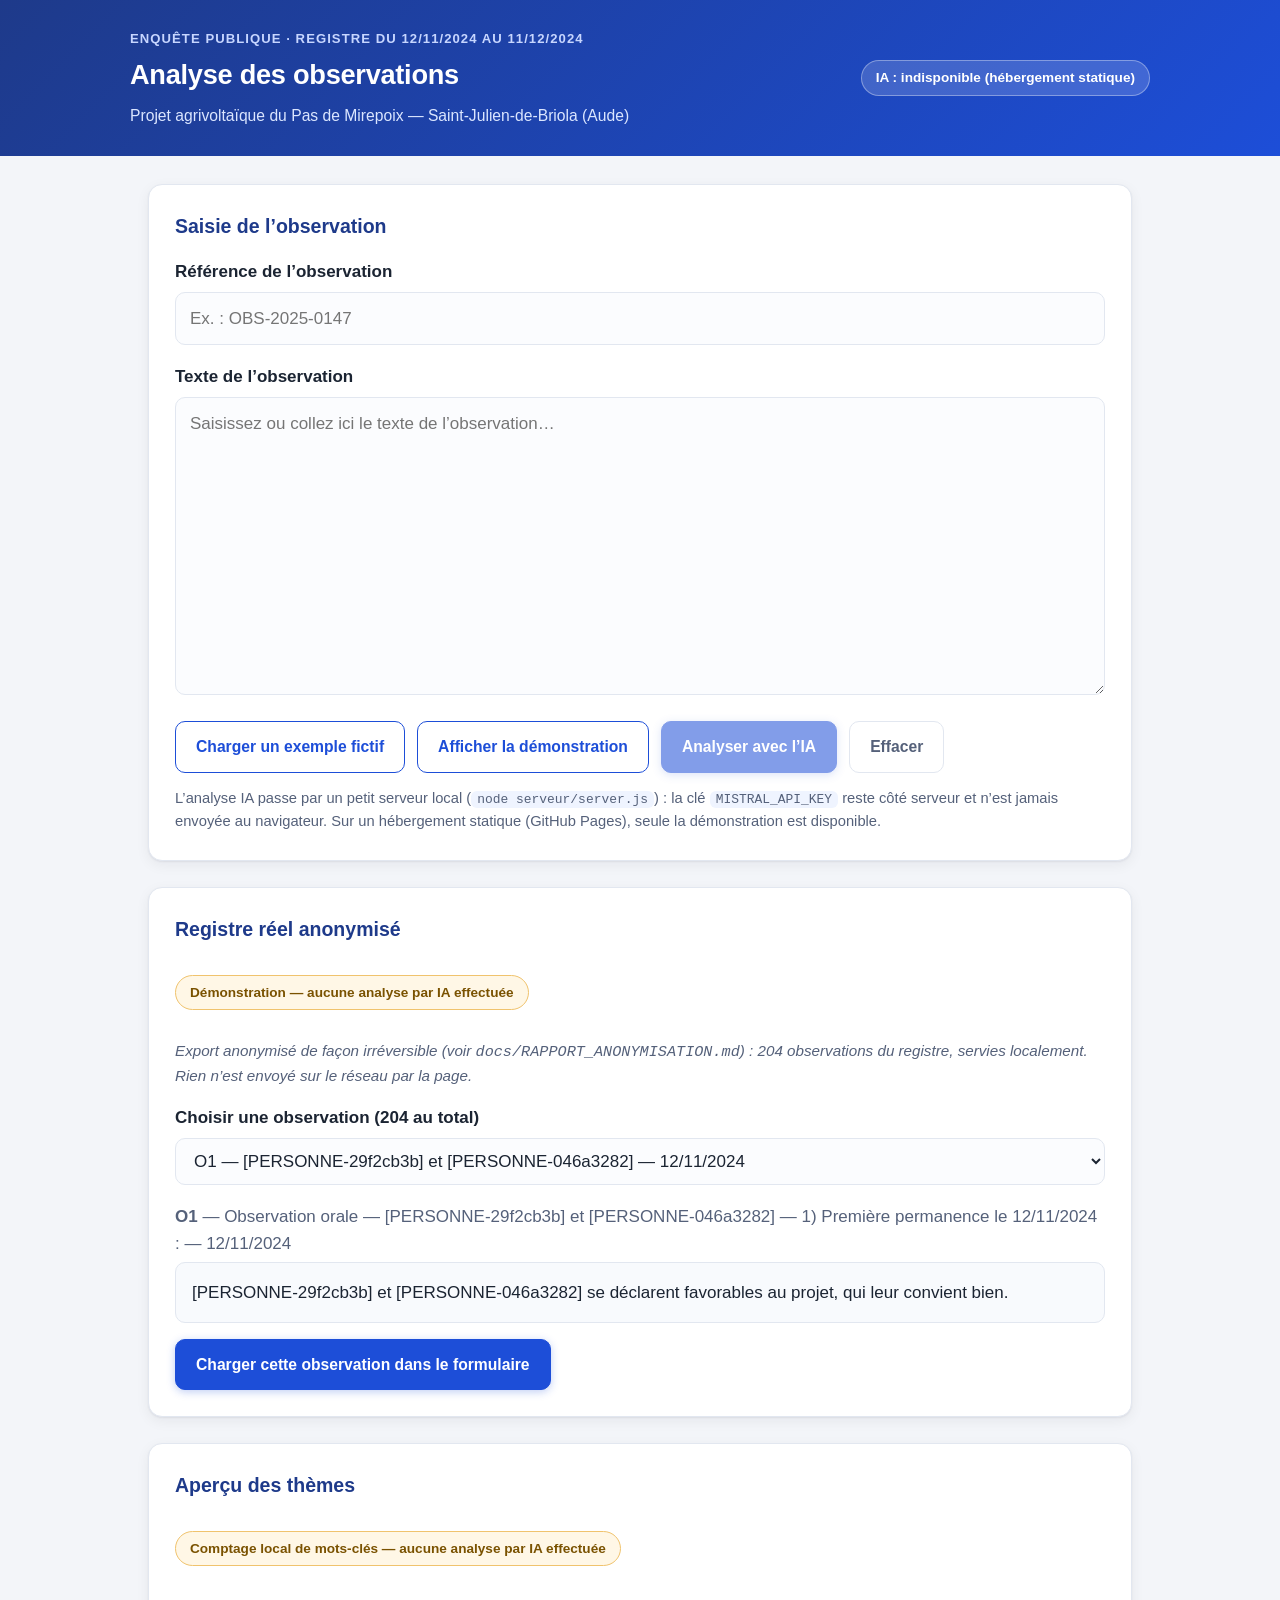
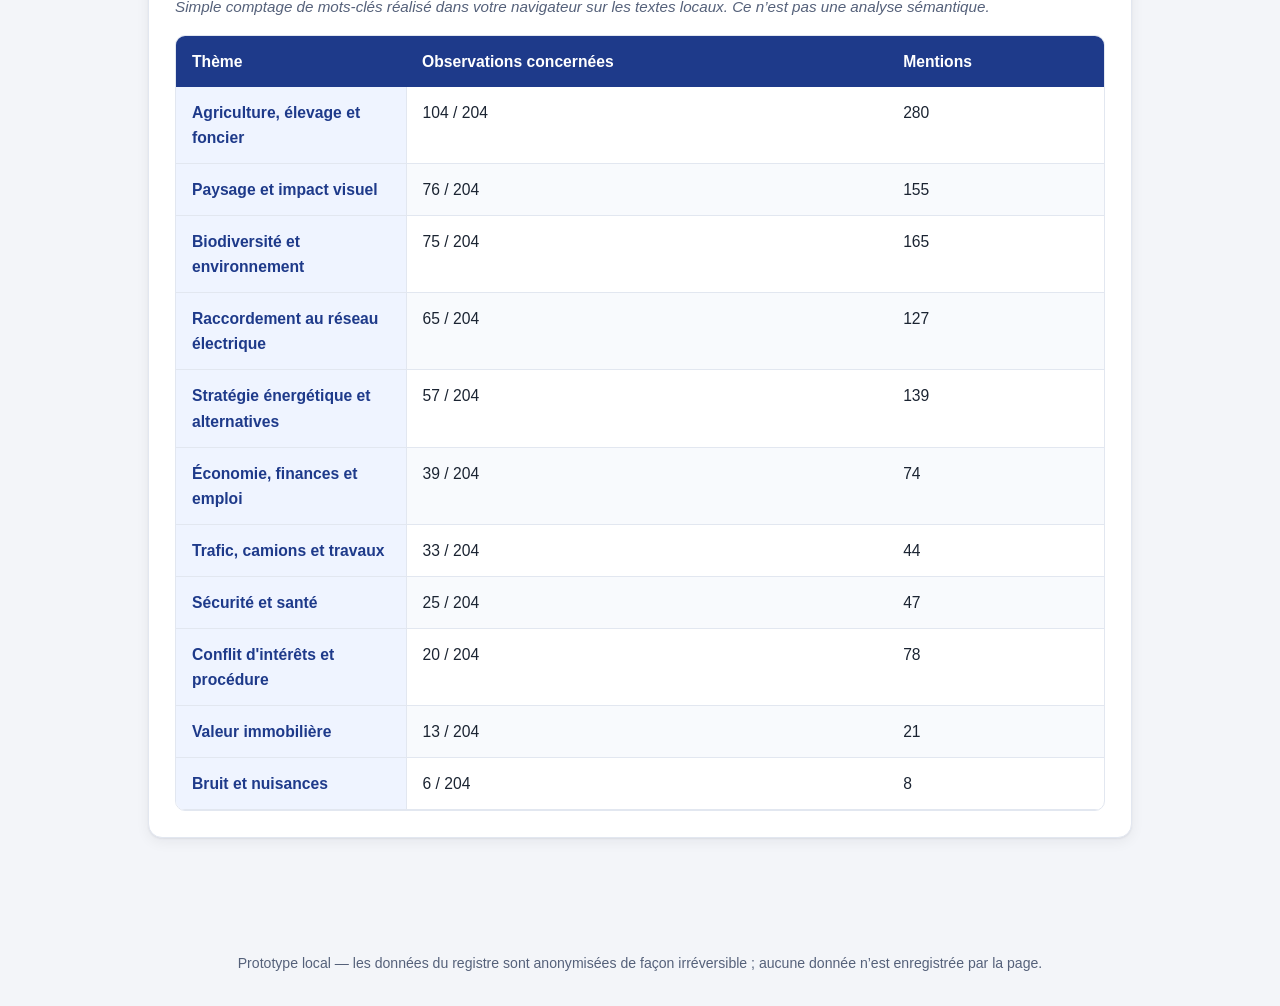
==== analyse-observations/analyse-observations.html @ b99d94b3 "Ajout d'une page unique autonome analyse-observations.html (CSS+JS+données en ligne, aucune référenc" ====
<!DOCTYPE html>
<html lang="fr">
<head>
  <meta charset="UTF-8">
  <meta name="viewport" content="width=device-width, initial-scale=1.0">
  <title>Analyse des observations — Enquête publique « Pas de Mirepoix »</title>
  <style>
:root {
  --fond: #f3f5f9;
  --carte: #ffffff;
  --texte: #1b2432;
  --texte-doux: #55617a;
  --bord: #e2e7f0;
  --primaire: #1d4ed8;
  --primaire-fonce: #1e3a8a;
  --primaire-trefond: #eff4ff;
  --accent: #0f766e;
  --alerte-fond: #fff7e6;
  --alerte-bord: #f0c36d;
  --alerte-texte: #7a5200;
  --danger-fond: #fdecec;
  --danger-bord: #f0b4b4;
  --danger-texte: #8a1f1f;
  --ombre: 0 1px 2px rgba(16, 24, 40, 0.06), 0 4px 14px rgba(16, 24, 40, 0.06);
  --rayon: 14px;
}

* {
  box-sizing: border-box;
}

body {
  margin: 0;
  font-family: "Inter", -apple-system, BlinkMacSystemFont, "Segoe UI", Roboto, "Helvetica Neue", Arial, sans-serif;
  font-size: 17px;
  line-height: 1.6;
  color: var(--texte);
  background: var(--fond);
}

.entete {
  background: linear-gradient(135deg, var(--primaire-fonce) 0%, var(--primaire) 100%);
  color: #ffffff;
  padding: 28px 20px;
}

.entete-interieur {
  max-width: 1020px;
  margin: 0 auto;
  display: flex;
  align-items: center;
  justify-content: space-between;
  gap: 16px;
  flex-wrap: wrap;
}

.sur-titre {
  margin: 0 0 4px;
  font-size: 0.82rem;
  letter-spacing: 0.08em;
  text-transform: uppercase;
  color: #c7d6ff;
  font-weight: 600;
}

.entete h1 {
  margin: 0;
  font-size: 1.7rem;
  font-weight: 700;
  letter-spacing: -0.01em;
}

.sous-titre {
  margin: 6px 0 0;
  color: #dbe6ff;
  font-size: 0.98rem;
}

.badge {
  display: inline-block;
  padding: 6px 14px;
  border-radius: 999px;
  font-size: 0.85rem;
  font-weight: 600;
  white-space: nowrap;
}

.badge-neutre {
  background: rgba(255, 255, 255, 0.16);
  color: #ffffff;
  border: 1px solid rgba(255, 255, 255, 0.35);
}

.badge-demo {
  background: var(--alerte-fond);
  color: var(--alerte-texte);
  border: 1px solid var(--alerte-bord);
}

.badge-ia {
  background: #e7f6f3;
  color: var(--accent);
  border: 1px solid #b5e0d8;
}

main {
  max-width: 1020px;
  margin: 0 auto;
  padding: 28px 18px 56px;
}

.carte {
  background: var(--carte);
  border: 1px solid var(--bord);
  border-radius: var(--rayon);
  padding: 26px;
  margin-bottom: 26px;
  box-shadow: var(--ombre);
}

.carte h2 {
  margin: 0 0 16px;
  font-size: 1.22rem;
  color: var(--primaire-fonce);
  font-weight: 700;
}

.champ {
  margin-bottom: 18px;
}

.champ label {
  display: block;
  font-weight: 600;
  margin-bottom: 7px;
}

.champ input,
.champ textarea,
.champ select {
  width: 100%;
  font: inherit;
  padding: 12px 14px;
  border: 1.5px solid var(--bord);
  border-radius: 10px;
  background: #fbfcfe;
  color: var(--texte);
  transition: border-color 0.15s ease, box-shadow 0.15s ease;
}

.champ input:focus,
.champ textarea:focus,
.champ select:focus {
  outline: none;
  border-color: var(--primaire);
  box-shadow: 0 0 0 3px rgba(29, 78, 216, 0.14);
  background: #ffffff;
}

.champ textarea {
  resize: vertical;
  min-height: 190px;
}

.avertissement {
  margin: 10px 0 0;
  padding: 11px 14px;
  background: var(--danger-fond);
  color: var(--danger-texte);
  border: 1px solid var(--danger-bord);
  border-radius: 10px;
  font-size: 0.95rem;
}

.aide {
  margin: 14px 0 0;
  color: var(--texte-doux);
  font-size: 0.92rem;
}

.aide code {
  background: var(--primaire-trefond);
  padding: 1px 6px;
  border-radius: 6px;
  font-size: 0.88em;
}

.boutons {
  display: flex;
  flex-wrap: wrap;
  gap: 12px;
  margin-top: 6px;
}

button {
  font: inherit;
  font-weight: 600;
  font-size: 0.98rem;
  padding: 12px 20px;
  border-radius: 10px;
  border: 1.5px solid var(--primaire);
  background: #ffffff;
  color: var(--primaire);
  cursor: pointer;
  transition: background 0.15s ease, transform 0.05s ease, box-shadow 0.15s ease;
}

button:hover:not(:disabled) {
  background: var(--primaire-trefond);
}

button:active:not(:disabled) {
  transform: translateY(1px);
}

button:disabled {
  opacity: 0.55;
  cursor: not-allowed;
}

button.principal {
  background: var(--primaire);
  color: #ffffff;
  box-shadow: 0 2px 8px rgba(29, 78, 216, 0.28);
}

button.principal:hover:not(:disabled) {
  background: var(--primaire-fonce);
}

button.doux {
  border-color: var(--bord);
  color: var(--texte-doux);
}

button.doux:hover:not(:disabled) {
  background: #f6f8fb;
}

.resultats-entete {
  display: flex;
  align-items: center;
  justify-content: space-between;
  gap: 12px;
  flex-wrap: wrap;
  margin-bottom: 8px;
}

.resultats-entete h2 {
  margin: 0;
}

.note {
  color: var(--texte-doux);
  font-size: 0.95rem;
  font-style: italic;
}

.tableau-conteneur {
  overflow-x: auto;
  border: 1px solid var(--bord);
  border-radius: 10px;
}

table {
  width: 100%;
  border-collapse: collapse;
  font-size: 0.98rem;
}

th,
td {
  border-bottom: 1px solid var(--bord);
  padding: 13px 16px;
  text-align: left;
  vertical-align: top;
}

thead th {
  background: var(--primaire-fonce);
  color: #ffffff;
  font-weight: 600;
  border-bottom: none;
}

tbody tr:nth-child(even) {
  background: #f8fafd;
}

tbody th {
  width: 230px;
  font-weight: 600;
  background: var(--primaire-trefond);
  color: var(--primaire-fonce);
  border-right: 1px solid var(--bord);
}

.message {
  background: var(--alerte-fond);
  border-color: var(--alerte-bord);
  font-weight: 600;
  color: var(--alerte-texte);
}

.meta-observation {
  color: var(--texte-doux);
  margin-bottom: 4px;
}

.objet-observation {
  font-weight: 600;
}

.texte-observation {
  white-space: pre-wrap;
  background: #f8fafd;
  border: 1px solid var(--bord);
  border-radius: 10px;
  padding: 16px;
  max-height: 340px;
  overflow-y: auto;
  margin-bottom: 16px;
}

.pied {
  text-align: center;
  color: var(--texte-doux);
  font-size: 0.88rem;
  padding: 18px;
}

@media (max-width: 640px) {
  body {
    font-size: 16px;
  }

  .carte {
    padding: 20px;
  }

  .boutons button {
    width: 100%;
  }

  tbody th {
    width: auto;
  }
}

</style>
</head>
<body>
  <header class="entete">
    <div class="entete-interieur">
      <div class="entete-texte">
        <p class="sur-titre">Enquête publique · registre du 12/11/2024 au 11/12/2024</p>
        <h1>Analyse des observations</h1>
        <p class="sous-titre">Projet agrivoltaïque du Pas de Mirepoix — Saint-Julien-de-Briola (Aude)</p>
      </div>
      <span class="badge badge-neutre" id="badge-ia">IA : vérification…</span>
    </div>
  </header>

  <main>
    <section class="carte" aria-labelledby="titre-saisie">
      <h2 id="titre-saisie">Saisie de l’observation</h2>

      <div class="champ">
        <label for="reference">Référence de l’observation</label>
        <input type="text" id="reference" name="reference" placeholder="Ex. : OBS-2025-0147" autocomplete="off">
      </div>

      <div class="champ">
        <label for="texte">Texte de l’observation</label>
        <textarea id="texte" name="texte" rows="10" placeholder="Saisissez ou collez ici le texte de l’observation…"></textarea>
        <p id="avertissement-modification" class="avertissement" hidden>
          Ce texte ne correspond pas à l’exemple fictif chargé : aucun résultat préparé ne sera présenté pour ce texte, car la démonstration n’effectue aucune analyse par IA.
        </p>
      </div>

      <div class="boutons">
        <button type="button" id="btn-exemple">Charger un exemple fictif</button>
        <button type="button" id="btn-demo">Afficher la démonstration</button>
        <button type="button" id="btn-ia" class="principal">Analyser avec l’IA</button>
        <button type="button" id="btn-effacer" class="doux">Effacer</button>
      </div>
      <p class="aide" id="aide-ia" hidden>
        L’analyse IA passe par un petit serveur local (<code>node serveur/server.js</code>) : la clé
        <code>MISTRAL_API_KEY</code> reste côté serveur et n’est jamais envoyée au navigateur. Sur un hébergement
        statique (GitHub Pages), seule la démonstration est disponible.
      </p>
    </section>

    <section id="resultats" class="carte" hidden aria-labelledby="titre-resultats">
      <div class="resultats-entete">
        <h2 id="titre-resultats">Résultat</h2>
        <span id="bandeau-resultats" class="badge"></span>
      </div>
      <p class="note" id="note-resultats"></p>
      <div class="tableau-conteneur">
        <table>
          <thead>
            <tr>
              <th scope="col">Rubrique</th>
              <th scope="col">Contenu</th>
            </tr>
          </thead>
          <tbody id="corps-tableau"></tbody>
        </table>
      </div>
    </section>

    <section id="message" class="carte message" hidden role="status"></section>

    <section class="carte" aria-labelledby="titre-registre">
      <h2 id="titre-registre">Registre réel anonymisé</h2>
      <p class="badge badge-demo">Démonstration — aucune analyse par IA effectuée</p>
      <p class="note">Export anonymisé de façon irréversible (voir <code>docs/RAPPORT_ANONYMISATION.md</code>) : 204 observations du registre, servies localement. Rien n’est envoyé sur le réseau par la page.</p>
      <div class="champ">
        <label for="liste-observations">Choisir une observation (<span id="nb-observations"></span> au total)</label>
        <select id="liste-observations"></select>
      </div>
      <div id="detail-observation" hidden>
        <p class="meta-observation"><strong id="detail-id"></strong> <span id="detail-meta"></span></p>
        <p id="detail-objet" class="objet-observation"></p>
        <div id="detail-texte" class="texte-observation"></div>
        <div class="boutons">
          <button type="button" id="btn-charger-observation" class="principal">Charger cette observation dans le formulaire</button>
        </div>
      </div>
    </section>

    <section class="carte" aria-labelledby="titre-themes">
      <h2 id="titre-themes">Aperçu des thèmes</h2>
      <p class="badge badge-demo">Comptage local de mots-clés — aucune analyse par IA effectuée</p>
      <p class="note">Simple comptage de mots-clés réalisé dans votre navigateur sur les textes locaux. Ce n’est pas une analyse sémantique.</p>
      <div class="tableau-conteneur">
        <table>
          <thead>
            <tr>
              <th scope="col">Thème</th>
              <th scope="col">Observations concernées</th>
              <th scope="col">Mentions</th>
            </tr>
          </thead>
          <tbody id="corps-themes"></tbody>
        </table>
      </div>
    </section>
  </main>

  <footer class="pied">
    <p>Prototype local — les données du registre sont anonymisées de façon irréversible ; aucune donnée n’est enregistrée par la page.</p>
  </footer>

  <script>
"use strict";
const OBSERVATIONS_REGISTRE = {
 "meta": {
  "projet": "Projet agrivoltaïque du Pas de Mirepoix (Saint-Julien-de-Briola)",
  "periode": "12/11/2024 - 11/12/2024",
  "export": "16/12/2024",
  "source": "Export anonymisé du registre d'enquête publique (fourni localement)",
  "nb_avis_declares": 133
 },
 "observations": [
  {
   "id": "O1",
   "type": "orale",
   "auteur": "[PERSONNE-29f2cb3b] et [PERSONNE-046a3282]",
   "permanence": "1) Première permanence le 12/11/2024 :",
   "date": "12/11/2024",
   "texte": "[PERSONNE-29f2cb3b] et [PERSONNE-046a3282] se déclarent favorables au projet, qui leur convient bien.",
   "contexte": ""
  },
  {
   "id": "O2",
   "type": "orale",
   "auteur": "Mme [PERSONNE-3b460e0d] [NOM]",
   "permanence": "1) Première permanence le 12/11/2024 :",
   "date": "12/11/2024",
   "texte": "Le paysage du village va être défiguré car le village est en hauteur et a un point de vue plongeant sur la zone du projet. Le paysage de Saint Julien de Briola est très vallonné et bucolique, les habitants actuels sont venus rechercher cette qualité de la nature, les panneaux photovoltaïques vont transformer et dégrader le paysage. Les haies qui sont prévues pour masquer les panneaux photovoltaïques sont excessivement petites et leur pousse sera beaucoup trop longue pour masquer rapidement le parc photovoltaïque.",
   "contexte": ""
  },
  {
   "id": "O3",
   "type": "orale",
   "auteur": "Mme [PERSONNE-3b460e0d] [NOM]",
   "permanence": "1) Première permanence le 12/11/2024 :",
   "date": "12/11/2024",
   "texte": "la valeur des maisons va être diminuée par la présence de cette dégradation de l'environnement visuel. Cette dévaluation immobilière est préjudiciable pour tous les propriétaires. Dans le village, toute la série des maisons qui ont une vue sur la vallée va donc être impactée par cette dévaluation.",
   "contexte": ""
  },
  {
   "id": "O4",
   "type": "orale",
   "auteur": "Mme [PERSONNE-3b460e0d] [NOM]",
   "permanence": "1) Première permanence le 12/11/2024 :",
   "date": "12/11/2024",
   "texte": "les nombreux camions nécessaires pour la création de ce chantier vont perturber pendant de longs mois le trafic sur les routes très étroites (un seul véhicule passant à la fois) qui entourent Saint Julien de Briola. De plus, il est probable que ces nombreux camions dégradent les chaussées : qu'est-ce qu'il est prévu pour la remise en état ?",
   "contexte": ""
  },
  {
   "id": "O5",
   "type": "orale",
   "auteur": "Mme [PERSONNE-3b460e0d] [NOM]",
   "permanence": "1) Première permanence le 12/11/2024 :",
   "date": "12/11/2024",
   "texte": "De plus ce trafic va être très bruyant, alors que le principal intérêt du village et justement d'être à l'écart des grandes routes et particulièrement silencieux. La traversée du village même est très complexe étant donnée l'étroitesse et le profil de la rue principale.",
   "contexte": ""
  },
  {
   "id": "O6",
   "type": "orale",
   "auteur": "Mme [PERSONNE-3b460e0d] [NOM]",
   "permanence": "1) Première permanence le 12/11/2024 :",
   "date": "12/11/2024",
   "texte": "lors de mes nombreuses promenades autour de Saint Julien de Briola, j'ai constaté la présence du busard cendré. J'ai lu dans le dossier les impacts négatifs concernant autant les habitats que les zones de nidification. Même si les périodes de fauche sont retardées sur les prairies concernées par le projet, le busard cendré sera perturbé dans ses périodes de chasse, ce que je n'accepte pas.",
   "contexte": ""
  },
  {
   "id": "O7",
   "type": "orale",
   "auteur": "[PERSONNE-151b1495]",
   "permanence": "1) Première permanence le 12/11/2024 :",
   "date": "12/11/2024",
   "texte": "il ne se prononce pas, car il attend d’étudier plus profondément le dossier, puis il déposera ses observations lors de la dernière permanence.",
   "contexte": ""
  },
  {
   "id": "O8",
   "type": "orale",
   "auteur": "[PERSONNE-40d9afb1]",
   "permanence": "1) Première permanence le 12/11/2024 :",
   "date": "12/11/2024",
   "texte": "les prairies qui sont concernées par le projet sont incultes car de mauvaise qualité agronomique, et on ne peut pas espérer les utiliser mieux.",
   "contexte": ""
  },
  {
   "id": "O9",
   "type": "orale",
   "auteur": "[PERSONNE-40d9afb1]",
   "permanence": "1) Première permanence le 12/11/2024 :",
   "date": "12/11/2024",
   "texte": "de ce fait le projet apporte un avantage pécunier pour l’agriculteur ce qui lui permet de continuer ses autres activités agricoles d’élevage bovin.",
   "contexte": ""
  },
  {
   "id": "O10",
   "type": "orale",
   "auteur": "[PERSONNE-40d9afb1]",
   "permanence": "1) Première permanence le 12/11/2024 :",
   "date": "12/11/2024",
   "texte": "à titre personnel, je suis beaucoup plus favorable à la production d’électricité par des panneaux photovoltaïques que par la filière nucléaire.",
   "contexte": ""
  },
  {
   "id": "O11",
   "type": "orale",
   "auteur": "[PERSONNE-40d9afb1]",
   "permanence": "1) Première permanence le 12/11/2024 :",
   "date": "12/11/2024",
   "texte": "je considère que la zone du parc photovoltaïque sera peu visible depuis les maisons du village de Saint Julien de Briola, hormis depuis une maison, et seulement depuis une petite fenêtre en hauteur qui correspond à une salle de bains. Ce qui est un impact visuel très faible.",
   "contexte": ""
  },
  {
   "id": "O12",
   "type": "orale",
   "auteur": "[PERSONNE-40d9afb1]",
   "permanence": "1) Première permanence le 12/11/2024 :",
   "date": "12/11/2024",
   "texte": "concernant l’impact visuel paysager, la haie qui est prévue le long de la route principale masquera bien les panneaux.",
   "contexte": ""
  },
  {
   "id": "O13",
   "type": "orale",
   "auteur": "[PERSONNE-40d9afb1]",
   "permanence": "1) Première permanence le 12/11/2024 :",
   "date": "12/11/2024",
   "texte": "en tant qu’habitant de Saint Julien de Briola, je considère que les taxes que la commune va recevoir permettront un apport financier très intéressant, au bénéfice de l’ensemble des administrés de la commune. Cet aspect collectif me semble un avantage très important.",
   "contexte": ""
  },
  {
   "id": "O14",
   "type": "orale",
   "auteur": "[PERSONNE-7c6e0e6d]",
   "permanence": "2) Deuxième permanence le 21/11/2024 :",
   "date": "21/11/2024",
   "texte": "concernant la justification économique pour l’agriculteur, le projet actuel devait lui bénéficier en compensation d’une aide agricole qui lui avait été retirée. Or, la presse a bien diffusé la victoire de l’agriculteur après un procès, et donc il bénéficie maintenant de cette aide initiale. Ce qui rend caduque la justification première.",
   "contexte": ""
  },
  {
   "id": "O15",
   "type": "orale",
   "auteur": "[PERSONNE-7c6e0e6d]",
   "permanence": "2) Deuxième permanence le 21/11/2024 :",
   "date": "21/11/2024",
   "texte": "son expérience de gardien de vaches dans sa jeunesse lui permet d’affirmer que les vaches préfèrent les zones où l’herbe pousse le mieux au printemps et l’automne : les terrains exposés à la pluie et au soleil et surtout pas à l’ombre des arbres. Donc certainement pas sur les terrains situés sous les panneaux photovoltaïques qui manqueront de soleil et d’eau.",
   "contexte": ""
  },
  {
   "id": "O16",
   "type": "orale",
   "auteur": "[PERSONNE-7c6e0e6d]",
   "permanence": "2) Deuxième permanence le 21/11/2024 :",
   "date": "21/11/2024",
   "texte": "l’impact paysager lui semble inacceptable car le projet défigure les vues bucoliques des collines voisines.",
   "contexte": ""
  },
  {
   "id": "C1a",
   "type": "orale",
   "auteur": "[PERSONNE-7c6e0e6d]",
   "permanence": "2) Deuxième permanence le 21/11/2024 :",
   "date": "21/11/2024",
   "texte": "étant donnés les kilomètres nécessaires au transport de l’électricité produite, cela devient un projet trop onéreux.",
   "contexte": ""
  },
  {
   "id": "C1b",
   "type": "orale",
   "auteur": "[PERSONNE-7c6e0e6d]",
   "permanence": "2) Deuxième permanence le 21/11/2024 :",
   "date": "21/11/2024",
   "texte": "cette implantation avait été imaginée pour compenser la perte de revenus de l’éleveur consécutive au déclassement de ses terres. Maintenant cela n’a plus de raison d’être.\n\n\nPour quelqu'un qui a gardé des vaches dans son enfance (comme moi) l'ombre des panneaux solaires relève de la plaisanterie.",
   "contexte": ""
  },
  {
   "id": "C1c",
   "type": "orale",
   "auteur": "[PERSONNE-7c6e0e6d]",
   "permanence": "2) Deuxième permanence le 21/11/2024 :",
   "date": "21/11/2024",
   "texte": "Dans la demande du projet par la mairie il y a conflit d'intérêt car l'éleveur concerné est aussi l'adjoint au maire.",
   "contexte": ""
  },
  {
   "id": "C1d",
   "type": "orale",
   "auteur": "[PERSONNE-7c6e0e6d]",
   "permanence": "2) Deuxième permanence le 21/11/2024 :",
   "date": "21/11/2024",
   "texte": "dans la présentation du projet d'implantation les photos aériennes ne montrent que le site. Or, il suffit de regarder sur Internet pouvoir que l'impact visuel des panneaux touche plus d'un tiers nord-est du village, soit au moins quatre dépendances ou habitations et le moulin. Qu'adviendra-t-il de la dévaluation de toutes ses propriétés ?",
   "contexte": ""
  },
  {
   "id": "C1e",
   "type": "orale",
   "auteur": "[PERSONNE-7c6e0e6d]",
   "permanence": "2) Deuxième permanence le 21/11/2024 :",
   "date": "21/11/2024",
   "texte": "à propos du Moulin (qui est le plus exposé) il s'agit d'un très ancien édifice, dans ma famille depuis plusieurs generations Vu son état de conservation, j'ai présenté un dossier préalable pour demander l'inscription à l'inventaire des monuments historiques.",
   "contexte": ""
  },
  {
   "id": "O17",
   "type": "orale",
   "auteur": "[PERSONNE-e901953f] et [PERSONNE-4c3eab31]",
   "permanence": "2) Deuxième permanence le 21/11/2024 :",
   "date": "21/11/2024",
   "texte": "Elle rappelle que l'accès à la zone projet passe sur certains de ses chemins qui sont privés. Elle refuse catégoriquement que l'accès à la zone du projet utilise ses chemins car elle les entretient stables et enherbés et le passage des camions risque fort de tout détruire.",
   "contexte": ""
  },
  {
   "id": "O18",
   "type": "orale",
   "auteur": "[PERSONNE-e901953f] et [PERSONNE-4c3eab31]",
   "permanence": "2) Deuxième permanence le 21/11/2024 :",
   "date": "21/11/2024",
   "texte": "elle fait remarquer l'éloignement du poste source qui se trouve à 15km, a Mirepoix, sachant que les deux autres postes source potentiels situés à Bram et Castelnaudary sont encore plus éloignés. Elle trouve anormal d'éventrer les trottoirs de Mirepoix pour ce raccordement. Elle considère que les panneaux photovoltaïques pourraient être installés beaucoup plus près de Mirepoix afin d'éviter ces travaux inutiles et déraisonnables sur un parcours trop long et pouvant engendrer des dégâts écologiques par ses tranchées.",
   "contexte": ""
  },
  {
   "id": "O19",
   "type": "orale",
   "auteur": "[PERSONNE-e901953f] et [PERSONNE-4c3eab31]",
   "permanence": "2) Deuxième permanence le 21/11/2024 :",
   "date": "21/11/2024",
   "texte": "elle s'interroge sur la nécessité de nettoyer régulièrement les panneaux photovoltaïques, car les informations que l'on peut trouver sur divers sites Internet contredisent les informations incluses au dossier. Encore des pollutions potentielles,",
   "contexte": ""
  },
  {
   "id": "O20",
   "type": "orale",
   "auteur": "[PERSONNE-e901953f] et [PERSONNE-4c3eab31]",
   "permanence": "2) Deuxième permanence le 21/11/2024 :",
   "date": "21/11/2024",
   "texte": "elle fait remarquer que la charte de la communauté de communes de Malepère est bafouée sur au moins 3 points :\n\n- ne pas anthropiser excessivement les terres agricoles,\n- réaliser des projets en toute transparence des habitants,\n- mutualiser et répartir les retombées économiques des projets.",
   "contexte": ""
  },
  {
   "id": "O21",
   "type": "orale",
   "auteur": "[PERSONNE-e901953f] et [PERSONNE-4c3eab31]",
   "permanence": "2) Deuxième permanence le 21/11/2024 :",
   "date": "21/11/2024",
   "texte": "elle trouve choquant d'imposer aux habitants de sacrifier pendant 30 ans leur paysage sous prétexte que le potentiel agricole est faible. Ceci est un double jugement négatif.",
   "contexte": ""
  },
  {
   "id": "O22",
   "type": "orale",
   "auteur": "[PERSONNE-e901953f] et [PERSONNE-4c3eab31]",
   "permanence": "2) Deuxième permanence le 21/11/2024 :",
   "date": "21/11/2024",
   "texte": "elle se sent concernée par la transmission du patrimoine réalisé par les générations précédentes, et elle engage beaucoup d’efforts pour le maintenir en bon état.",
   "contexte": ""
  },
  {
   "id": "O23",
   "type": "orale",
   "auteur": "[PERSONNE-e901953f] et [PERSONNE-4c3eab31]",
   "permanence": "2) Deuxième permanence le 21/11/2024 :",
   "date": "21/11/2024",
   "texte": "concernant les indemnités IHCN, elle relève une erreur dans le dossier de l’étude d’impact environnemental p. 263 ainsi que dans l’étude préalable agricole p. 77, l’indemnité de 17 000 € par an a été bien rétablie pour l’exploitant, et une publicité en a été largement diffusée après le procès gagné par l’agriculteur.",
   "contexte": ""
  },
  {
   "id": "O24",
   "type": "orale",
   "auteur": "[PERSONNE-e901953f] et [PERSONNE-4c3eab31]",
   "permanence": "2) Deuxième permanence le 21/11/2024 :",
   "date": "21/11/2024",
   "texte": "concernant la mutualisation de la communauté de communes, les retombées économiques ont créé de fortes dissensions entre les propriétaires qui pourraient bénéficier de la manne financière par rapport à ceux qui en sont exclus. Ce sont souvent les personnes socialement favorisées, bien informés, bien placées, plus combatives qui en bénéficient.\n\nElle rappelle qu’à la campagne la valeur « travail » est saluée et respectée, contrairement à la position de « rentier ». La cohésion sociale et le bien vivre ensemble sont très perturbés, allant jusqu’à déclencher parfois de la haine. Ces projets sont source de dissensions autrefois inconnues.",
   "contexte": ""
  },
  {
   "id": "O25",
   "type": "orale",
   "auteur": "[PERSONNE-e901953f] et [PERSONNE-4c3eab31]",
   "permanence": "2) Deuxième permanence le 21/11/2024 :",
   "date": "21/11/2024",
   "texte": "concernant l’engagement de l’usage agricole sur les prairies, elle doute fort que le porteur de projet puisse trouver en remplaçant si c’était nécessaire en cas de défaillance de l’exploitant actuel : c’est complètement irréaliste au vu du nombre d’agriculteurs qui diminue tous les ans.",
   "contexte": ""
  },
  {
   "id": "O26",
   "type": "orale",
   "auteur": "[PERSONNE-e901953f] et [PERSONNE-4c3eab31]",
   "permanence": "2) Deuxième permanence le 21/11/2024 :",
   "date": "21/11/2024",
   "texte": "elle rappelle la proposition faite lors de la première réunion publique à la mairie : répartir des poteaux équipés de fanions sur l’ensemble de la zone enfin que la population se rende clairement compte de la superficie du projet. Le maître d’ouvrage a effectivement accepté cette proposition, sans jamais la mettre en pratique. Ce qui montre le peu de fiabilité du MO.",
   "contexte": ""
  },
  {
   "id": "O27",
   "type": "orale",
   "auteur": "[PERSONNE-e901953f] et [PERSONNE-4c3eab31]",
   "permanence": "2) Deuxième permanence le 21/11/2024 :",
   "date": "21/11/2024",
   "texte": "le risque d’incendie tel qu’il est expliqué dans l’étude d’impact environnemental page 214 et 221 devrait être limité grâce aux obligations légales de débroussaillement (OLD). Elle rappelle que le 23 septembre 2018, un feu très important a eu lieu par suite des travaux de débroussaillement dû à un simple choc de métal sur les pierres, entraînant la nécessité de l’intervention d’avions Canadair pour éteindre le feu dans cette zone boisée et reculée des axes principaux de circulation.\n\nEn l’occurrence, les zones soumises à OLD concernent deux champs cultivés en luzerne qui sont coupés deux à trois fois par an. Si cette coupe OLD se réalise, cela représente une forte perte de gain pour son exploitation. De plus, la zone OLD inclut une petite forêt de feuillus qu’il faudrait carrément raser, ce qu’elle refuse catégoriquement. Enfin une troisième OLD zone jouxte un bosquet sur le côté ouest du projet, et ce bosquet est lui-même attenant à une pinède de 11 hectares incluant des collines d’herbes sèches, particulièrement sensibles à la moindre étincelle.",
   "contexte": ""
  },
  {
   "id": "O28",
   "type": "orale",
   "auteur": "[PERSONNE-e901953f] et [PERSONNE-4c3eab31]",
   "permanence": "2) Deuxième permanence le 21/11/2024 :",
   "date": "21/11/2024",
   "texte": "concernant les moyens de lutte contre le feu, la réserve de 120 m³ prévue et très insuffisante en volume, est située beaucoup trop loin des zones de risques de feu.",
   "contexte": ""
  },
  {
   "id": "O29",
   "type": "orale",
   "auteur": "[PERSONNE-e901953f] et [PERSONNE-4c3eab31]",
   "permanence": "2) Deuxième permanence le 21/11/2024 :",
   "date": "21/11/2024",
   "texte": "concernant la fiscalité des parcelles couvertes par les panneaux photovoltaïques, quelle année la valeur de patrimoine que le fisc prendra en compte pour évaluer des frais de succession ? Ou encore des frais de mutation en cas de vente ?",
   "contexte": ""
  },
  {
   "id": "O30",
   "type": "orale",
   "auteur": "[PERSONNE-e901953f] et [PERSONNE-4c3eab31]",
   "permanence": "2) Deuxième permanence le 21/11/2024 :",
   "date": "21/11/2024",
   "texte": "la présence de panneaux photovoltaïques va diminuer la valeur immobilière des habitations comme c'est arrivé à Belpech. Les accumulations de ces projets sur tout le territoire de la Piège va aussi entraîner une mauvaise réputation de la région.",
   "contexte": ""
  },
  {
   "id": "O31",
   "type": "orale",
   "auteur": "",
   "permanence": "3) Troisième permanence, le 11/12/2024 :",
   "date": "11/12/2024",
   "texte": "[PERSONNE-3251d62e], habitante d'une commune limitrophe souhaite rester anonyme. Elle dépose le courrier C2 et affirme son opposition au projet en commentant son propre courrier. Voici un résumé des idées, le courrier C2 est en annexe.",
   "contexte": ""
  },
  {
   "id": "O32",
   "type": "orale",
   "auteur": "",
   "permanence": "3) Troisième permanence, le 11/12/2024 :",
   "date": "11/12/2024",
   "texte": "elle s'oppose « **La CCPLM soutient particulièrement ce projet en lien avec l'activité agricole...** » C'est un appel à nos élus, à nos représentants : c'est à eux d'arrêter des projets sur des terres agricoles. Et à nous tous de consommer différemment, aller davantage vers une sobriété énergétique, protéger notre patrimoine, nos terres agricoles.",
   "contexte": ""
  },
  {
   "id": "O33",
   "type": "orale",
   "auteur": "",
   "permanence": "3) Troisième permanence, le 11/12/2024 :",
   "date": "11/12/2024",
   "texte": "Est-ce normal que la charte CCPLM ne soit pas appliquée durant la délibération en Mairie du 17/2/21 « Charte CCPLM : Les collectivités locales s'assurent que si un élu détient un intérêt (direct ou indirect) sur le projet (s'il est propriétaire, exploitant agricole de parcelles susceptibles d'accueillir une partie du projet ou actionnaire de la société de projet), il s'abstiendra de toute présence lors des sujets et débats, et de toute participation aux votes et délibérations du conseil municipal et/ou communautaire sur le projet. » ?",
   "contexte": ""
  },
  {
   "id": "O34",
   "type": "orale",
   "auteur": "",
   "permanence": "3) Troisième permanence, le 11/12/2024 :",
   "date": "11/12/2024",
   "texte": "Quel touriste voudra venir se reposer dans notre région et voir ces parcs solaires aux 4 coins ?",
   "contexte": ""
  },
  {
   "id": "O35",
   "type": "orale",
   "auteur": "",
   "permanence": "3) Troisième permanence, le 11/12/2024 :",
   "date": "11/12/2024",
   "texte": "Les demandes et accords pour constructions de hangars pour y mettre des panneaux photovoltaïques fleurissent.",
   "contexte": ""
  },
  {
   "id": "O36",
   "type": "orale",
   "auteur": "",
   "permanence": "3) Troisième permanence, le 11/12/2024 :",
   "date": "11/12/2024",
   "texte": "Les conflits de voisinage qui apparaissent sur la Piège entre agriculteurs et résidents, et bientôt entre agriculteurs/agriculteurs, entre ceux qui « pourraient » s'enrichir et « ceux » qui préservent le patrimoine. La tranquillité des uns et des autres est bien compromise. Regrettable que ce « volet » n'ait pas été réfléchi en amont !",
   "contexte": ""
  },
  {
   "id": "O37",
   "type": "orale",
   "auteur": "",
   "permanence": "3) Troisième permanence, le 11/12/2024 :",
   "date": "11/12/2024",
   "texte": "ces panneaux fabriqués en Chine dans des usines à charbon (pas électrique !) seront acheminés par containers = où est l'écologie ? où est la préservation de **notre TERRE** ?\n\nEt Quelle quantité d'eau pour le nettoyage des panneaux, dans un département soumis à des restrictions lors des canicules ?",
   "contexte": ""
  },
  {
   "id": "O38",
   "type": "orale",
   "auteur": "",
   "permanence": "3) Troisième permanence, le 11/12/2024 :",
   "date": "11/12/2024",
   "texte": "Ce projet est plus financier plus qu'écologique et ne profitera pas à la population. Il ne profitera qu'à très peu **de personnes**. Je suis pour que les\n\n\nagriculteurs/éleveurs vivent décemment de leur travail. Qu'ils ne deviennent pas des marchands d'électricité.",
   "contexte": ""
  },
  {
   "id": "O39",
   "type": "orale",
   "auteur": "",
   "permanence": "3) Troisième permanence, le 11/12/2024 :",
   "date": "11/12/2024",
   "texte": "Ne vaut-il pas mieux développer les installations de panneaux photovoltaïques sur les toitures, les terrains publics, les parkings des supermarchés...",
   "contexte": ""
  },
  {
   "id": "O40",
   "type": "orale",
   "auteur": "",
   "permanence": "3) Troisième permanence, le 11/12/2024 :",
   "date": "11/12/2024",
   "texte": "ARRETONS le massacre DE NOS TERRES pour des projets privés. Privilégier : la biomasse, l'énergie hydraulique ou hydroélectrique, la géothermie. Et Le développement des aides pour les panneaux photovoltaïques en toiture des particuliers.",
   "contexte": ""
  },
  {
   "id": "O41",
   "type": "orale",
   "auteur": "[PERSONNE-6e07e219]",
   "permanence": "3) Troisième permanence, le 11/12/2024 :",
   "date": "11/12/2024",
   "texte": "nous nous opposons fermement à ce projet pour trois raisons principales : Il comporte de multiples incohérences avec les recommandations disponibles, que ce soit en termes d'implantation, d'intégration paysagères ou encore de communication et de conduite du projet",
   "contexte": ""
  },
  {
   "id": "O42",
   "type": "orale",
   "auteur": "[PERSONNE-6e07e219]",
   "permanence": "3) Troisième permanence, le 11/12/2024 :",
   "date": "11/12/2024",
   "texte": "il représente des risques très significatifs en termes de biodiversité, notamment sur quelques espèces menacées mentionnées plus haut, mais aussi plus largement sur les insectes et la chaîne trophique qui en dépend.",
   "contexte": ""
  },
  {
   "id": "O43",
   "type": "orale",
   "auteur": "[PERSONNE-6e07e219]",
   "permanence": "3) Troisième permanence, le 11/12/2024 :",
   "date": "11/12/2024",
   "texte": "Il s'appuie sur le concept d'agrivoltaïsme, justifié ici par l'argument de faible valeur agronomique des terres d'implantation, d'amélioration du potentiel agronomique ou d'apport notamment sur le bien-être animal. Rien ne permet de raisonnablement faire cette démonstration sur base des éléments apportés par le promoteur",
   "contexte": ""
  },
  {
   "id": "O44",
   "type": "orale",
   "auteur": "[PERSONNE-6e07e219]",
   "permanence": "3) Troisième permanence, le 11/12/2024 :",
   "date": "11/12/2024",
   "texte": "Nos principales recommandations sont les suivantes : Démonter l'argument de faible qualité des terres de façon scientifique et en s'appuyant sur des données issues d'organismes indépendants de référence (INRAE)",
   "contexte": ""
  },
  {
   "id": "O45",
   "type": "orale",
   "auteur": "[PERSONNE-6e07e219]",
   "permanence": "3) Troisième permanence, le 11/12/2024 :",
   "date": "11/12/2024",
   "texte": "Compléter l'étude d'impact en tenant compte des manques qui ont été soulignés par le MRAE et en intégrant les risques liés à la situation du projet dans un couloir migratoire",
   "contexte": ""
  },
  {
   "id": "O46",
   "type": "orale",
   "auteur": "[PERSONNE-6e07e219]",
   "permanence": "3) Troisième permanence, le 11/12/2024 :",
   "date": "11/12/2024",
   "texte": "compléter l'étude d'impact en couvrant l'ensemble des impacts soulevés par le CNPN dans son rapport d'auto saisine.",
   "contexte": ""
  },
  {
   "id": "O47",
   "type": "orale",
   "auteur": "[PERSONNE-6e07e219]",
   "permanence": "3) Troisième permanence, le 11/12/2024 :",
   "date": "11/12/2024",
   "texte": "Revoir la surface du projet à la baisse de façon importante compte tenu des impacts avérés d'installations photovoltaïques sur la biodiversité et notamment sur les populations d'insectes qui sont rappelons-le à la base de la chaîne trophique",
   "contexte": ""
  },
  {
   "id": "O48",
   "type": "orale",
   "auteur": "[PERSONNE-6e07e219]",
   "permanence": "3) Troisième permanence, le 11/12/2024 :",
   "date": "11/12/2024",
   "texte": "A l'image de la demande faite par l'autorité environnementale concernant le busard cendré, mener une évaluation approfondie des impacts sur toutes les espèces à enjeu local fort ou très fort, incluant les chiroptères identifiés\n\n\n(Minioptère de Schreibers classé vulnérable sur la liste rouge des espèces menacées en France, Barbastelle d’Europe Grand Rhinolophe). Cette évaluation doit permettre de confirmer le besoin ou non de faire une demande de dérogation à l’interdiction de destruction des espèces protégées, mais elle doit aussi permettre de mettre en place de réelles mesures d’évitement ou de réduction avec notamment la réduction des surfaces",
   "contexte": ""
  },
  {
   "id": "O49",
   "type": "orale",
   "auteur": "[PERSONNE-6e07e219]",
   "permanence": "3) Troisième permanence, le 11/12/2024 :",
   "date": "11/12/2024",
   "texte": "Revoir la zone d’implantation prévue en tenant compte des recommandations en termes d’intégration paysagère, notamment en évitant la visibilité depuis les zones d’habitation proches.",
   "contexte": ""
  },
  {
   "id": "O50",
   "type": "orale",
   "auteur": "[PERSONNE-6e07e219]",
   "permanence": "3) Troisième permanence, le 11/12/2024 :",
   "date": "11/12/2024",
   "texte": "Reconsidérer le projet en intégrant une analyse à l’échelle du territoire comme le recommandent d’une part le document de la DDTM pour l’intégration paysagère et d’autre part comme le prévoit la loi d’accélération des ENR de 2023.",
   "contexte": ""
  },
  {
   "id": "O51",
   "type": "orale",
   "auteur": "[PERSONNE-6e07e219]",
   "permanence": "3) Troisième permanence, le 11/12/2024 :",
   "date": "11/12/2024",
   "texte": "Aligner les loyers proposés aux particuliers contre mise à disposition de leurs terres sur le fermage afin d’éviter toute forme de spéculation foncière ainsi que dans un souci de pérennisation de l’activité agricole de la région parfois appelée « le grenier à blé de l’Occitanie »",
   "contexte": ""
  },
  {
   "id": "O52",
   "type": "orale",
   "auteur": "[PERSONNE-6e07e219]",
   "permanence": "3) Troisième permanence, le 11/12/2024 :",
   "date": "11/12/2024",
   "texte": "Inclure le volet du raccordement au poste source au projet, l’un et l’autre étant indissociable et pouvant chacun avoir des impacts importants au titre de la biodiversité et des émissions de CO2 notamment.",
   "contexte": ""
  },
  {
   "id": "O53",
   "type": "orale",
   "auteur": "[PERSONNE-b15ba87f] et [PERSONNE-bcfc1056]",
   "permanence": "3) Troisième permanence, le 11/12/2024 :",
   "date": "11/12/2024",
   "texte": "beaucoup d’efforts ont été faits pour le tourisme et pour le paysage et la création de chemins de randonnées. Il existe quatre gîtes de vacances : tous ces efforts seront anéantis",
   "contexte": ""
  },
  {
   "id": "O54",
   "type": "orale",
   "auteur": "[PERSONNE-b15ba87f] et [PERSONNE-bcfc1056]",
   "permanence": "3) Troisième permanence, le 11/12/2024 :",
   "date": "11/12/2024",
   "texte": "ce projet abîme les sols en les dégradant et en massacrant des terres agricoles, et la biodiversité.",
   "contexte": ""
  },
  {
   "id": "O55",
   "type": "orale",
   "auteur": "[PERSONNE-b15ba87f] et [PERSONNE-bcfc1056]",
   "permanence": "3) Troisième permanence, le 11/12/2024 :",
   "date": "11/12/2024",
   "texte": "la confédération paysanne a bien expliqué que rien ne pousse de sous les panneaux photovoltaïques.",
   "contexte": ""
  },
  {
   "id": "O56",
   "type": "orale",
   "auteur": "[PERSONNE-b15ba87f] et [PERSONNE-bcfc1056]",
   "permanence": "3) Troisième permanence, le 11/12/2024 :",
   "date": "11/12/2024",
   "texte": "lorsque notre fille a voulu installer de cabane autonome au milieu de la forêt, son projet a été interdit sous prétexte que cela dégradait le paysage. Nous pensons que ce sont les projets de photovoltaïques qui dégradent réellement le paysage.",
   "contexte": ""
  },
  {
   "id": "O57",
   "type": "orale",
   "auteur": "[PERSONNE-b15ba87f] et [PERSONNE-bcfc1056]",
   "permanence": "3) Troisième permanence, le 11/12/2024 :",
   "date": "11/12/2024",
   "texte": "ce projet est une manne financière pour certains : le propriétaire n’est pas local (il habite à 15 km) il ne sera pas gêné par cette dégradation.",
   "contexte": ""
  },
  {
   "id": "O58",
   "type": "orale",
   "auteur": "[PERSONNE-b15ba87f] et [PERSONNE-bcfc1056]",
   "permanence": "3) Troisième permanence, le 11/12/2024 :",
   "date": "11/12/2024",
   "texte": "nous pensons qu’il vaut mieux mettre des panneaux photovoltaïques sur les bâtiments existants. De plus, nous n’avons pas besoin de cette production qui au contraire va être acheminée jusqu’à Mirepoix au bénéfice des habitants de la ville, alors que ce sont nous, à la campagne, qui en avons tous les inconvénients.",
   "contexte": ""
  },
  {
   "id": "O59",
   "type": "orale",
   "auteur": "[PERSONNE-b15ba87f] et [PERSONNE-bcfc1056]",
   "permanence": "3) Troisième permanence, le 11/12/2024 :",
   "date": "11/12/2024",
   "texte": "nous avons constaté que ce projet crée une forte mésentente dans le village.",
   "contexte": ""
  },
  {
   "id": "C4",
   "type": "orale",
   "auteur": "[PERSONNE-e901953f]",
   "permanence": "3) Troisième permanence, le 11/12/2024 :",
   "date": "11/12/2024",
   "texte": "parcelles concernées par l'obligation légale de débroussaillement (voir page 221 du dossier étude d'impact environnemental Artifex).\n\n- Parcelles cultivables :\n\nCommune de Ribouisse : ZAE 0007\n\nCommune de Saint-Julien-de-Briola : ZB 0001.\n\nCes deux parcelles sont immédiatement modes mitoyennes du site du projet. En cumul cela représente linéaire de 520 m.\n\n$520 \\times 50 = 26\\,000 \\text{ m}^2$, soit 2,6 ha de surfaces cultivables concernées par le débroussaillement.\n\nLes années où il y a des céréales, d'Angers incendie est au maximum, d'autant que les locaux techniques sont proches de ses parcelles.\n\n- Parcelles de landes :\n\nCommune de Ribouisse : ZAE 0007\n\ndeux parcelles également mitoyennes du projet. Linéaire total 180 m.\n\n$180 \\times 50 = 9000 \\text{ m}^2$ soit 0,9 ha.\n\nCes parcelles en l'état ne sont pas débroussaillables car des arbres empêchent l'accès à tout engin. Solution ?",
   "contexte": ""
  },
  {
   "id": "O60",
   "type": "orale",
   "auteur": "[PERSONNE-e901953f]",
   "permanence": "3) Troisième permanence, le 11/12/2024 :",
   "date": "11/12/2024",
   "texte": "Elle s'inquiète des obligations légales de débroussaillement (OLD) qui concernent les abords du parc sur une largeur de 50 m et qui impactent ses propriétés constituées de 2 champs et 2 landes. Au total il s'agit d'un linéaire de 520 m sur une largeur de 50 m = 26 000 m², soit 2,6 ha.\n\nOn ne peut pas considérer à la fois que ce terrain est cultivé (et donc n'est pas soumis aux\n\nOLD), et d'autre part qu'il doit être débroussaillé car il est inflammable. Effectivement, étant donné qu'il s'agit de cultures en rotation, certaines années les champs sont semés en luzerne (non inflammable) ou en céréales (hautement inflammables dès qu'elles sont sèches). En fait ce parc crée un problème là où il n'y en a pas.\n\n[LIEU-DIT]\n\nphotovoltaïque très important. Cf @125",
   "contexte": ""
  },
  {
   "id": "O62",
   "type": "orale",
   "auteur": "[PERSONNE-e901953f]",
   "permanence": "3) Troisième permanence, le 11/12/2024 :",
   "date": "11/12/2024",
   "texte": "elle insiste sur la transformation de la valeur patrimoniale du terrain en cas de cession, car actuellement les services fiscaux se basent sur les valeurs de revenus agricoles pour estimer la valeur patrimoniale de l'hectare cultivée.",
   "contexte": ""
  },
  {
   "id": "O63",
   "type": "orale",
   "auteur": "[PERSONNE-e901953f]",
   "permanence": "3) Troisième permanence, le 11/12/2024 :",
   "date": "11/12/2024",
   "texte": "[PERSONNE-151b1495] après s'être renseigné sur le dossier d'enquête publique, constate que ce projet ne présente que des aspects négatifs. En particulier, le fait de monter plus haut les panneaux photovoltaïques pour laisser\n\n\npasser les bovins en dessous, augmente l'impact visuel puisque ces panneaux atteignent une hauteur totale de plus de 3 m.",
   "contexte": ""
  },
  {
   "id": "O64",
   "type": "orale",
   "auteur": "[PERSONNE-e901953f]",
   "permanence": "3) Troisième permanence, le 11/12/2024 :",
   "date": "11/12/2024",
   "texte": "il estime préférable d'installer des panneaux photovoltaïques flottants sur des lacs ou des étangs, ou encore sur les toits des hangars et des bâtiments.",
   "contexte": ""
  },
  {
   "id": "O64-bis",
   "type": "orale",
   "auteur": "[PERSONNE-e901953f]",
   "permanence": "3) Troisième permanence, le 11/12/2024 :",
   "date": "11/12/2024",
   "texte": "[PERSONNE-e592f03a] habite à Mirepoix et elle est secrétaire de mairie de Saint-Julien-de-Briola, mais s'exprime en son nom personnel car son mari est agriculteur dans une commune limitrophe. Elle demande les critères de choix pour le bénéficiaire de la compensation agricole mesure MC1 attribuée aujourd'hui à l'ASA de Caux et Saulzens. Elle considère que cette ASA n'a pas réellement besoin de cette aide, car les travaux se feront quand même.",
   "contexte": ""
  },
  {
   "id": "O65",
   "type": "orale",
   "auteur": "[PERSONNE-e901953f]",
   "permanence": "3) Troisième permanence, le 11/12/2024 :",
   "date": "11/12/2024",
   "texte": "Par contre la zone qui va de Mirepoix à Fanjeaux est soumise à un microclimat souvent plus humide, et comme la terre est particulièrement argileuse, le travail en est plus difficile. Elle demande que la compensation MC1 soit attribuée à une structure collective implantée dans la zone géographique entre Mirepoix et Fanjeaux.",
   "contexte": ""
  }
 ],
 "contributions": [
  {
   "id": "E1",
   "type": "ecrite",
   "auteur": "Collectif Citoyen Occitanie Aude",
   "date": "Le 12/11/2024 à 10:24:05",
   "lieu": "Par email",
   "objet": "Publicité de l'enquête publique centrale photovoltaïque au sol PAS DE MIREPOIX - SAINT JULIEN DE BRIOLA",
   "texte": "Monsieur le Maire de [PERSONNE-510b23d6] Le Maire, Dans le cadre de l'information aux habitant.es de votre commune concernant l'enquête publique de la centrale photovoltaïque au sol << Pas de Mirepoix >> à SAINT JULIEN DE BRIOLA, qui débute ce jour le 12/11/2024, et conformément à l'Article 5 de l'arrêté préfectoral du 15/10/2024 relatif à la dite enquête publique :1 - L'information de l'ouverture de l'enquête publique, doit être faite aux habitant.es au moins 15 jours avant l'ouverture de l'enquête publique, soit au plus tard le 28/10/2024.2 - L'information doit dans la mesure du possible être publiée par tout procédé en usage dans la commune au moins 15 jours avant l'ouverture de l'enquête publique, soit au plus tard le 28/10/2024 et pendant toute la durée de l'enquête publique. A ce jour, 12/11/2024 date de l'ouverture de l'enquête publique à SAINT JULIEN DE BRIOLA, nous constatons que seul un affichage de l'avis a été apposé en Mairie de PLAVILLA. Ce mode d'information est totalement insuffisant et ne répond pas à l'Article 5 de l'arrêté préfectoral sus visé. Nous vous demandons par le présent courriel de mettre en oeuvre l'Article 5 sus visé, par les moyens déjà en usage dans votre commune pour informer les habitant.es : à savoir par l'envoi d'un mail aux habitant.es ou d'un courrier dans leurs boîtes aux lettres. Sans la mise en oeuvre de ce procédé d'information, nous considérons que la publicité de l'avis d'enquête publique aux habitant.es de PLAVILLA n'a pas été faite correctement, et notamment par les moyens en usage dans votre commune, et que de ce fait l'Article 5 sus visé n'a pas été respecté. Si les modalités de l'article 5 ont été respectées dans votre commune, veuillez ne pas tenir compte de cet email. Veuillez agréer\n\n[COURRIEL]\n\n[PERSONNE-0a750099]\n\nCommissaire enquêteur de l'enquête publique de la centrale photovoltaïque \"Pas de Mirepoix >>, [PERSONNE-89090a23] Chef de projet, SASU Centrale Solaire Pas de Mirepoix, [NOM] [NOM].",
   "pieces": "Il n'y a pas de pièce jointe à cette contribution."
  },
  {
   "id": "E2",
   "type": "ecrite",
   "auteur": "Collectif Citoyen Occitanie Aude",
   "date": "Le 12/11/2024 à 10:25:16",
   "lieu": "Par email",
   "objet": "Publicité de l'enquête publique centrale photovoltaïque au sol PAS DE MIREPOIX - SAINT JULIEN DE BRIOLA",
   "texte": "Monsieur le Maire de RIBOUISSE, [NOM] [NOM]onsieur Le Maire, Dans le cadre de l'information aux habitant.es de votre commune concernant l'enquête publique de la centrale photovoltaïque au sol << Pas de Mirepoix >> à SAINT JULIEN DE BRIOLA, qui débute ce jour le 12/11/2024, et conformément à l'Article 5 de l'arrêté préfectoral du 15/10/2024 relatif à la dite enquête publique :1 - L'information de l'ouverture de l'enquête publique, doit être faite aux habitant.es au moins 15 jours avant l'ouverture de l'enquête publique, soit au plus tard le 28/10/2024.2 - L'information doit dans la mesure du possible être publiée par tout procédé en usage dans la commune au moins 15 jours avant l'ouverture de l'enquête publique, soit au plus tard le 28/10/2024 et pendant toute la durée de l'enquête publique.Sur la commune de RIBOUISSE, les usages sont de communiquer les informations aux habitant.es par mail.A ce jour, 12/11/2024 date de l'ouverture de l'enquête publique à SAINT JULIEN DE BRIOLA, nous constatons que seul un affichage de l'avis a été apposé en Mairie.Ce mode d'information est totalement insuffisant et ne répond pas à l'Article 5 de l'arrêté préfectoral sus visé.Nous vous demandons par le présent courriel de mettre en oeuvre l'Article 5 sus visé, par les moyens déjà en usage dans votre commune pour informer les habitant.es : à savoir par l'envoi d'un mail aux habitant.es de votre commune.Sans la mise en oeuvre de ce procédé d'information, nous considérons que la publicité de l'avis d'enquête publique aux habitant.es de RIBOUISSE n'a pas été faite correctement, et notamment par les moyens en usage dans votre commune, et que de ce fait l'Article 5 sus visé n'a pas été respecté.Veuillez agréer Monsieur le maire, nos meilleures [COURRIEL] à :- Préfecture de l'Aude, suivi du dossier [PERSONNE-0a750099] Commissaire enquêteur del'enquête publique de la centrale photovoltaïque \"Pas de Mirepoix >>, [PERSONNE-89090a23] Chef de projet, SASU Centrale Solaire Pas de Mirepoix, [NOM] [NOM].",
   "pieces": "Il n'y a pas de pièce jointe à cette contribution."
  },
  {
   "id": "E3",
   "type": "ecrite",
   "auteur": "Collectif Citoyen Occitanie Aude",
   "date": "Le 12/11/2024 à 10:26:40",
   "lieu": "Par email",
   "objet": "Publicité de l'enquête publique centrale photovoltaïque au sol PAS DE MIREPOIX - SAINT JULIEN DE BRIOLA",
   "texte": "Monsieur le Maire de SAINT [PERSONNE-ef02a28f] Le Maire, Dans le cadre de l'information aux habitant.es de votre commune concernant l'enquête publique de la centrale photovoltaïque au sol << Pas de Mirepoix >> à SAINT JULIEN DE BRIOLA, qui débute ce jour le 12/11/2024, et conformément à l'Article 5 de l'arrêté préfectoral du 15/10/2024 relatif à la dite enquête publique :1 - L'information de l'ouverture de l'enquête publique, doit être faite aux habitant.es au moins 15 jours avant l'ouverture de l'enquête publique, soit au plus tard le 28/10/2024.2 - L'information doit dans la mesure du possible être publiée par tout procédé en usage dans la commune au moins 15 jours avant l'ouverture de l'enquête publique, soit au plus tard le 28/10/2024 et pendant toute la durée de l'enquête publique. A ce jour, 12/11/2024 date de l'ouverture de l'enquête publique à SAINT JULIEN DE BRIOLA, nous constatons que seul un affichage de l'avis a été apposé en Mairie de SAINT GAUDÉRIC. Ce mode d'information est totalement insuffisant et ne répond pas à l'Article 5 de l'arrêté préfectoral sus visé. Nous vous demandons par le présent courriel de mettre en oeuvre l'Article 5 sus visé, par les moyens déjà en usage dans votre commune pour informer les habitant.es : à savoir par l'envoi d'un mail aux habitant.es ou d'un courrier dans leurs boîtes aux lettres. Sans la mise en oeuvre de ce procédé d'information, nous considérons que la publicité de l'avis d'enquête publique aux habitant.es de SAINT GAUDÉRIC n'a pas été faite correctement, et notamment par les moyens en usage dans votre commune, et que de ce fait l'Article 5 sus visé n'a pas été respecté. Si les modalités de l'article 5 ont été respectées dans votre commune, veuillez ne\n\n[COURRIEL]\n\n[PERSONNE-0a750099] [NOM] >>, [PERSONNE-89090a23] Chef de projet, SASU Centrale Solaire Pas de Mirepoix, [NOM] [NOM].",
   "pieces": "Il n'y a pas de pièce jointe à cette contribution."
  },
  {
   "id": "E4",
   "type": "ecrite",
   "auteur": "Collectif Citoyen Occitanie Aude",
   "date": "Le 12/11/2024 à 10:58:57",
   "lieu": "Par email",
   "objet": "Publicité de l'enquête publique centrale photovoltaïque au sol PAS DE MIREPOIX - SAINT JULIEN DE BRIOLA",
   "texte": "Monsieur le Maire de [PERSONNE-b3c0cd58] Le Maire, Dans le cadre de l'information aux habitant.es de votre commune concernant l'enquête publique de la centrale photovoltaïque au sol << Pas de Mirepoix >> à SAINT JULIEN DE BRIOLA, qui débute ce jour le 12/11/2024, et conformément à l'Article 5 de l'arrêté préfectoral du 15/10/2024 relatif à la dite enquête publique :1 - L'information de l'ouverture de l'enquête publique, doit être faite aux habitant.es au moins 15 jours avant l'ouverture de l'enquête publique, soit au plus tard le 28/10/2024.2 - L'information doit dans la mesure du possible être publiée par tout procédé en usage dans la commune au moins 15 jours avant l'ouverture de l'enquête publique, soit au plus tard le 28/10/2024 et pendant toute la durée de l'enquête publique.Sur la commune de ORSANS, les usages sont de communiquer les informations aux habitant.es par mail.A ce jour, 12/11/2024 date de l'ouverture de l'enquête publique à SAINT JULIEN DE BRIOLA, nous constatons que seul un affichage de l'avis a été apposé en Mairie.Ce mode d'information est totalement insuffisant et ne répond pas à l'Article 5 de l'arrêté préfectoral sus visé.Nous vous demandons par le présent courriel de mettre en oeuvre l'Article 5 sus visé, par les moyens déjà en usage dans votre commune pour informer les habitant.es : à savoir par l'envoi d'un mail aux habitant.es de votre commune.Sans la mise en oeuvre de ce procédé d'information nous considérons que la publicité de l'avis d'enquête publique aux habitant.es de ORSANS n'a pas été faite correctement, et notamment par les moyens en usage dans votre commune, et que de ce fait l'Article 5 sus visé n'a pas été respecté.Veuillez agréer Monsieur le maire, nos meilleures [COURRIEL] à :- Préfecture de l'Aude, suivi du dossier [PERSONNE-0a750099] Commissaire enquêteur del'enquête publique de la centrale photovoltaïque \"Pas de Mirepoix >>, [PERSONNE-89090a23] Chef de projet, SASU Centrale Solaire Pas de Mirepoix, [NOM] [NOM].",
   "pieces": "Il n'y a pas de pièce jointe à cette contribution."
  },
  {
   "id": "E5",
   "type": "ecrite",
   "auteur": "[PERSONNE-ae49dcde]",
   "date": "Le 13/11/2024 à 13:51:49",
   "lieu": "Par email",
   "objet": "Documents dématérialisés non disponibles",
   "texte": "Bonjour, Les documents ne sont pas présents sur \"registre numérique\" en date du 13/11 : Registre Numérique PROJET AGRIVOLTAÏQUE DU PAS DE MIREPOIX (SAINT-JULIEN-DE-BRIOLA) projet-saint-julien-1_1042.jpg Registre Numérique PROJET AGRIVOLTAÏQUE DU PAS DE MIREPOIX (SAINT-JULIEN-DE-BRIOLA) Registre Numérique pour l'enquête publique PROJET AGRIVOLTAÏQUE DU PAS DE MIREPOIX (SAINT-JULIEN-DE-BRIOLA) www.registre-numerique.fr Pouvez-vous les rendre disponible svp ? Merci",
   "pieces": "Il n'y a pas de pièce jointe à cette contribution."
  },
  {
   "id": "E6",
   "type": "ecrite",
   "auteur": "Collectif Citoyen Occitanie Aude",
   "date": "Le 13/11/2024 à 16:28:39",
   "lieu": "Par email",
   "objet": "Publicité de l'enquête publique centrale photovoltaïque au sol PAS DE MIREPOIX - SAINT JULIEN DE BRIOLA",
   "texte": "Monsieur [PERSONNE-89090a23] bonjour, Nous vous renvoyons notre courriel qui a été envoyé avant l'ouverture de\n\n[COURRIEL]\n\nCollectif Citoyen Occitanie Aude\n\n[COURRIEL] Publicité de l'enquête publique centrale photovoltaïque au sol PAS DE MIREPOIX - SAINT JULIEN DE BRIOLA Date: 7 novembre 2024 à 15:44:03 UTC+1 À: commune-de-\n\n[COURRIEL] [COURRIEL]\n\n[ADRESSE]\n\n[PERSONNE-21fcb403] concernant l'enquête publique de la centrale photovoltaïque au sol \"Pas de Mirepoix >> à Saint Julien DE BRIOLA, qui va débuter le 12/11/2024, et conformément à l'Article 5 de l'arrêté préfectoral du 15/10/2024 relatif à la dite enquête publique :1 - L'information de l'ouverture de l'enquête publique, doit être faite aux habitant.es au moins 15 jours avant l'ouverture de l'enquête publique, soit au plus tard le 28/10/2024.2 - L'information doit dans la mesure du possible être publiée par tout procédé en usage dans la commune au moins 15 jours avant l'ouverture de l'enquête publique, soit au plus tard le 28/10/2024 et pendant toute la durée de l'enquête publique. Sur la commune de CAZALRENOUX, les usages sont de communiquer les informations aux habitant.es par mail et par courrier dans les boites aux lettres. A ce jour, 7/11/2024, nous constatons que seul un affichage de l'avis a été apposé en Mairie. Ce mode d'information est totalement insuffisant et ne répond pas à l'Article 5 de l'arrêté préfectoral sus visé. Nous vous demandons par le présent courriel de mettre en oeuvre l'Article 5 sus visé, par les moyens déjà en usage dans votre commune pour informer les habitant.es :1 - par l'envoi d'un mail et 2 - par un courrier dans leurs boites aux lettres. Sans la mise en oeuvre de ces deux procédés d'information, nous considérerons que la publicité de l'avis d'enquête publique aux habitant.es de CAZALRENOUX n'a pas été faite correctement et notamment par les moyens en usage dans votre commune, et que de ce fait l'Article 5 sus visé n'a pas été respecté. Veuillez agréer\n\n[COURRIEL]\n\n[PERSONNE-0a750099]\n\nCommissaire enquêteur de l'enquête publique de la centrale photovoltaïque \"Pas de Mirepoix >>,",
   "pieces": "Il n'y a pas de pièce jointe à cette contribution."
  },
  {
   "id": "E7",
   "type": "ecrite",
   "auteur": "Collectif Citoyen Occitanie Aude",
   "date": "Le 13/11/2024 à 16:30:31",
   "lieu": "Par email",
   "objet": "Publicité de l'enquête publique centrale photovoltaïque au sol PAS DE MIREPOIX - SAINT JULIEN DE BRIOLA",
   "texte": "Monsieur [PERSONNE-89090a23] bonjour, Nous vous renvoyons notre courriel qui a été envoyé avant l'ouverture de\n\n[COURRIEL]\n\nCollectif Citoyen Occitanie Aude\n\n[COURRIEL] [LOURRIEL] [LOURRIEL] [LOURRIEL] [LOURRIEL] [LOURRIEL] [LOURRIEL] [LOURRIEL] [LOURRIEL] [LOURRIEL] [LOURRIEL] [LOURRIEL] [LOURRIEL] [LOURRIEL] [LOURRIEL] [LOURRIEL] [LOURRIEL] [LOURRIEL] [LOURRIEL] [LOURRIEL] [LOURRIEL] [LOURRIEL] [LOURRIEL] [LOURRIEL] [LOURRIEL] [LOURRIEL] [LOURRIEL] [LOURRIEL] [LOURRIEL]\n\n[COURRIEL] [LOURRIEL] [LOURRIEL] [LOURRIEL] [LOURRIEL] [LOURRIEL] [LOURRIEL] [LOURRIEL] [LOURRIEL] [LOURRIEL] [LOURRIEL] [LOURRIEL] [LOURRIEL] [LOURRIEL] [LOURRIEL] [LOURRIEL] [LOURRIEL] [LOURRIEL] [LOURRIEL] [LOURRIEL] [LOURRIEL] [LOURRIEL] [LOURRIEL] [LOURRIEL] [LOURRIEL] [LOURRIEL] [LOURRIEL] [LOURRIEL] [LOURRIEL] [LOURRIEL] [LOURRIEL] [LOURRIEL] [LOURRIEL] [LOURRIEL] [LOURRIEL] [LOURRIEL] [LOURRIEL] [LOURRIEL] [LOURRIEL] [LOURRIEL] [LOURRIEL] [LOURRIEL] [LOURRIEL] [LOURRIEL] [LOURRIEL] [LOURRIEL] [LOURRIEL] [LOURRIEL] [LOURRIEL] [LOURRIEL] [LOURRIEL] [LOURRIEL] [LOURRIEL] [LOURRIEL] [LOURRIEL] [LOURRIEL] [LOURRIEL] [LOURRIEL] [LOURRIEL] [LOURRIEL] [LOURRIEL] [LOURRIEL] [LOURRIEL] [LOURRIEL] [LOURRIEL] [LOURRIEL]\n\n[COURRIEL]\n\n[PERSONNE-0a750099]\n\nCommissaire enquêteur de l'enquête publique de la centrale photovoltaïque \"Pas de Mirepoix >>,\n[PERSONNE-89090a23] Chef de projet, SASU Centrale Solaire Pas de Mirepoix, [NOM] [NOM].",
   "pieces": "Il n'y a pas de pièce jointe à cette contribution."
  },
  {
   "id": "E8",
   "type": "ecrite",
   "auteur": "Collectif Citoyen Occitanie Aude",
   "date": "Le 17/11/2024 à 20:39:13",
   "lieu": "Par email",
   "objet": "ARGUMENTS CONTRE L'IMPLANTATION DE LA CENTRALE PHOTOVOLTAIQUE DANS LES CHAMPS à SAINT JULIEN DE BRIOLA",
   "texte": "PAS DE CENTRALES PHOTOVOLTAÏQUES SUR DES TERRES AGRICOLES OU NATURELLES, QUE CE SOIT à SAINT JULIEN DE BRIOLA ou AILLEURS LE PROJET DE SAINT JULIEN DE BRIOLA - Aude : 26 100 panneaux de 3 m2. Soit 78 000 m2 de panneaux. Surface clôturée de 25,4 hectares. Hauteur des panneaux : Partie basse : 1,90 m - Partie haute : 3,20 m.4 postes de transformation de 24 m2 chacun et 1 poste de livraison de 20 m2.",
   "pieces": "*"
  },
  {
   "id": "E9",
   "type": "ecrite",
   "auteur": "@9** - Collectif Citoyen Occitanie Aude",
   "date": "Le 17/11/2024 à 20:43:35",
   "lieu": "Sur le registre électronique",
   "objet": "ARGUMENTS CONTRE L'IMPLANTATION DE LA CENTRALE PHOTOVOLTAIQUE DANS LES CHAMPS à SAINT JULIEN DE BRIOLA",
   "texte": "PAS DE CENTRALES PHOTOVOLTAÏQUES SUR DES TERRES AGRICOLES OU NATURELLES, QUE CE SOIT à SAINT JULIEN DE BRIOLA ou AILLEURS VOIR PIECE JOINTE",
   "pieces": "*"
  },
  {
   "id": "E10",
   "type": "ecrite",
   "auteur": "[PERSONNE-072e9d3d]",
   "date": "Le 17/11/2024 à 22:08:56",
   "lieu": "Sur le registre électronique",
   "objet": "Recyclage panneaux",
   "texte": "Bonjour Que faites vous de notre paysage?Et le temps de travaux! Et le recyclage des panneaux?",
   "pieces": "Il n'y a pas de pièce jointe à cette contribution."
  },
  {
   "id": "E11",
   "type": "ecrite",
   "auteur": "[PERSONNE-c14e89d2]",
   "date": "Le 17/11/2024 à 23:41:17",
   "lieu": "Par email",
   "objet": "Projet de St Julien de Briola Aude",
   "texte": "Je sous signée [PERSONNE-c14e89d2] co-propriétaire avec mes frères et sœurs d'une propriété de 120 hectares de bois de terres agricoles dans le territoire de la Piège dans l'Aude. Bien que profondément convaincue que la transition énergétique est plus que nécessaire et doit aussi passer aussi par les PV, je suis contre l'implantation de panneaux solaires à St Julien de Briola, pour les raisons suivantes: - Mettre des panneaux solaires sur des terres agraires n'est pas de l'agri-voltaïsme mais bien de l'industrialisation de terres nourricières qui a pour effet: - une destruction de la bio diversité, des écosystèmes et de notre patrimoine paysagé au détriment de toute une population qui vit dans ce pays et de ce pays. - Ce n'est pas de cette manière que l'on préservera l'indépendance alimentaire! - Ni que fera reculer le réchauffement climatique. - Pourquoi ne commençons nous pas par couvrir les toits des grandes surfaces, les parkings? - La zone commerciale de Castelnaudary offre une énorme surface de toits pour les PV, cela épargnerait les frais d'acheminement de l'électricité produite depuis la Piège jusqu'à Castelnaudary justement. Tant que l'on ne commencera pas couvrir ces surfaces déjà artificialisées, je serai contre la transformation de terre agricoles en générateur d'électricité. Cordialement. [PERSONNE-c14e89d2]",
   "pieces": "Il n'y a pas de pièce jointe à cette contribution."
  },
  {
   "id": "E12",
   "type": "ecrite",
   "auteur": "[PERSONNE-e9d0e7f3]",
   "date": "Le 18/11/2024 à 10:01:19",
   "lieu": "Sur le registre électronique",
   "objet": "projet agrivoltaïque",
   "texte": "La transition énergétique est nécessaire, mais la conservation des sols et de la biodiversité encore plus. Les espaces disponibles ne manquent pas : parkings de supermarché, friches industrielles, toitures de hangars, etc... Bien sûr, il y a un surcoût, mais si le blé se mange, l'argent ne se mange pas. Il faut une vision au-delà du profit immédiat.",
   "pieces": "Il n'y a pas de pièce jointe à cette contribution."
  },
  {
   "id": "E13",
   "type": "ecrite",
   "auteur": "[PERSONNE-afc1627c]",
   "date": "Le 18/11/2024 à 11:43:14",
   "lieu": "Sur le registre électronique",
   "objet": "Contre le parc photovoltaïque de St Julien de Briola",
   "texte": "Je suis inquiète du nombre de projets photovoltaïques sur le territoire. Nos campagnes n'ont pas à subir une telle transformation sous couvert d'agrivoltaïsme. Commençons par équiper les hangars et autres bâtiments ainsi que les sites déjà artificialisés. Ce modèle qui transforme l'agriculteur en producteur d'énergie verte nous entraîne dans des projets démesurés aux conséquences non mesurées, notamment sur la biodiversité. Permettons à nos agriculteurs de vivre décemment sans devoir y recourir et mettons en oeuvre une politique de sobriété !",
   "pieces": "Il n'y a pas de pièce jointe à cette contribution."
  },
  {
   "id": "E14",
   "type": "ecrite",
   "auteur": "Non précisé",
   "date": "Le 18/11/2024 à 15:48:50",
   "lieu": "Par email",
   "objet": "Objection au projet mentionné",
   "texte": "cela détruit la vue cela enlève des terres agricoles utiles cela nuit au bon développement de l'environnement cela engendre des pollutions électromagnétique il y a des espèces protégées tout près vous êtes contre tous les projets photovoltaïques la liaison vers mirepoix est insensé en terme de coût les installations sont anti écologique en terme d'aménagement du [PERSONNE-0e22f283]",
   "pieces": "Il n'y a pas de pièce jointe à cette contribution."
  },
  {
   "id": "E15",
   "type": "ecrite",
   "auteur": "Non précisé",
   "date": "Le 18/11/2024 à 16:26:01",
   "lieu": "Par email",
   "objet": "objection au projet",
   "texte": "bonjour,\"je suis contre ce projet\".je trouve que cela impactera vraiment trop l'environnement de la commune de Saint-Julien de [PERSONNE-c4bfd520]",
   "pieces": "Il n'y a pas de pièce jointe à cette contribution."
  },
  {
   "id": "E16",
   "type": "ecrite",
   "auteur": "Non précisé",
   "date": "Le 18/11/2024 à 17:38:01",
   "lieu": "Par email",
   "objet": "projet photovoltaïque",
   "texte": "?Bonjour je suis contre ce projet car cela détruit la vue, enlève des terres agricoles utiles , nuit au bon développement de l'environnementCordialement",
   "pieces": "Il n'y a pas de pièce jointe à cette contribution."
  },
  {
   "id": "E17",
   "type": "ecrite",
   "auteur": "[PERSONNE-f706cbfd]",
   "date": "Le 19/11/2024 à 00:31:00",
   "lieu": "Sur le registre électronique",
   "objet": "Et que fait-on de Natura2000, de la biodiversité et du tourisme ?",
   "texte": "Bonjour Mr ou Mme l'instructeur, je m'étonne que des projets d'agri-voltaïsme puisse prendre le jour au cœur d'une zone Natura2000 dont l'objet principale est la sauvegarde de plus d'une cinquantaine d'oiseaux: https://inpn.mnhn.fr/site/natura2000/FR91120101. Du fait de la topologie particulière de la Piège et des collines du Lauragais, bon nombre d'oiseaux migrateurs s'arrêtent pour se poser dans ces collines typiques du Lauragais. La DREAL ne doit pas se prononcer uniquement sur les Busards, mais bien sur les autres espèces également, incluant les oiseaux migrateurs. 2. Si ce projet voit le jour, les espaces seront dénaturés et perturberont cette faune fragile dont certaines espèces nichent dans les champs, le feront-ils sous les panneaux solaires (accès, température du sol modifiée, etc)? Quid des effets magnétiques sur ces animaux qui ont une boussole en tête pour les migrations. Même si des mesures de compensation sont mises en place, celles-ci ne remplaceront pas les oiseaux qui forment tout un écosystème dans nos collines. 3. Comment ces oiseaux réagiront aux faisceaux lumineux important créés par la réflexion du soleil sur ces panneaux? Il y a-t-il des études sérieuses disponibles pour l'ensemble des espèces identifiées dans la région ? Les panneaux solaires (à cette échelle) sont une source considérable de nuisance lumineuse pour les oiseaux. Habitant sur l'une de ces collines ayant vu sur la montagne noire, je peux être éblouis de chez moi par des installations solaires à plus de 40 km, au nord de Carcassonne (Villegly, etc). Quid de l'impact sur les oiseaux, surtout si le sol n'est pas plat, imposant de facto des faisceaux lumineux dans de multiples directions. Est-ce que la LPO de l'Aude a-t-elle été consultée? 4. Nous disposons de gîtes et chambres d'hôtes et bon nombre de touristes sont des randonneurs qui recherchent des sentiers pas trop ardus avec le paysage particulier que constitue ces collines du lauragais. Quelle sera l'impact économique sur le tourisme de ces installations photovoltaïques? Est-ce que l'office du tourisme dont le fonctionnement est payé par nos impôts et taxes va \"vendre\" les zones dénaturées par des panneaux comme des sites à visiter? L'office de tourisme de la communauté des communes Piège - Lauragais - Malepère a-t-il été consulté? Le site de l'office de tourisme de la communauté des communes Piège - Lauragais - Malepère est axé sur:- la découverte de la nature (https://collinescathares.com/nature/) - les paysages \"préservés\" (https://collinescathares.com/decouvrir/des-paysages-preserves/- les randonnées dont une nommée \"La Campagne d'Aujourd'hui et d'Hier\" prévoit une boucle de Plavilla à Saint-Jean de Briola, voir itinéraire de la randonnée en page 16 de leur fascicule: https://collinescathares.com/wp-content/uploads/2024/03/Livret_6-balades-et-randonnees_compressed.pdf Probablement que cette randonnée passera au milieu des panneaux (?). 5. Pourquoi s'accaparer des terres agricoles et des terres indispensables pour maintenir la biodiversité dans notre région pour des projets qui pourraient avoir lieu dans des zones moins à risque ? La zone commerciale de la ville toute proche de Castelnaudary ne contient pas un seul panneau solaire (sauf ombrière récemment installées chez Arteris), idem pour Mirepoix. Pourquoi ne pas installer des panneaux sur ces bâtiments ou encore travailler avec les propriétaires des parkings pour installer des ombrières ? Si au final, l'objectif est de fournir des revenus complémentaires au monde agricole, l'état ferait mieux de travailler sur d'autres leviers. Je vous remercie pour l'attention que vous apporterez à mes remarques.",
   "pieces": "Il n'y a pas de pièce jointe à cette contribution."
  },
  {
   "id": "E18",
   "type": "ecrite",
   "auteur": "[PERSONNE-8124d4a8]",
   "date": "Le 19/11/2024 à 09:03:06",
   "lieu": "Par email",
   "objet": "Contre le projet photovoltaïque",
   "texte": "Cela enlève des terres agricoles utiles! Envoyé à partir de Outlook pour Android",
   "pieces": "Il n'y a pas de pièce jointe à cette contribution."
  },
  {
   "id": "E19",
   "type": "ecrite",
   "auteur": "[PERSONNE-91a9ba0b]",
   "date": "Le 19/11/2024 à 09:56:09",
   "lieu": "Sur le registre électronique",
   "objet": "DE L'INUTILITÉ à L'ABSURDITÉ DU PROJET",
   "texte": "1. CE PROJET N'EST PAS DE L'AGRIVOLTAÏSME ? au sens de La loi n°2023-175 du 10 mars 2023 sur l'agrivoltaïsme. 2. NON RESPECT DES RÈGLES D'IMPLANTATION ? à plusieurs >très.3. DES CONSÉQUENCES GRAVES SUR LES ÉCOSYSTEMES ? elles sont nombreuses.4. UNE POLLUTION VISUELLE MANIFESTE ? impliquant la destruction du patrimoine paysager local des collines de la Piège, impactant des résidences principales, des accueils tourisques.5. CONTRAINTES TECHNIQUES LIÉES AU RACCORDEMENT ? Mirepoix en Ariège site envisagé mais non validé par ENEDIS. C'est un chan>er de plus de 15 km de tranchées et 15 franchissements de cours d'eau.6. PAS DE CONCERTATION AVEC LES HABITANT.ES ET RIVERAIN.ES? Pas de transparence, projet caché? Aucune informa>on sérieuse donnée aux habitants? 2 réunions publiques sans aucune concerta>on et sans présenta>on du projet7. NON ÉQUITÉ ? UNE MANNE FINANCIÈRE et SPÉCULATIVE réservée à quelques propriétaires fonciers, sans aucun intérêt pour les riverain.es.ARGUMENTS DEVELOPPES EN PIECE JOINTE",
   "pieces": "*"
  },
  {
   "id": "E20",
   "type": "ecrite",
   "auteur": "[PERSONNE-3a5b5445]",
   "date": "Le 19/11/2024 à 10:01:04",
   "lieu": "Sur le registre électronique",
   "objet": "Protégeons l'environnement de la Piège et d'ailleurs",
   "texte": "Protégeons l'environnement de la Piège, cessons l'exploitation des terres naturelles. La nature a besoin qu'on la laisse en paix! Les paysages doivent être préservés à tout prix, essayons de changer nos modes de vie plutôt que de bouleverser la nature.",
   "pieces": "Il n'y a pas de pièce jointe à cette contribution."
  },
  {
   "id": "E21",
   "type": "ecrite",
   "auteur": "[PERSONNE-2d6bf690]",
   "date": "Le 19/11/2024 à 10:18:31",
   "lieu": "Sur le registre électronique",
   "objet": "Nathalie-Pech Luna",
   "texte": "Je suis contre l'implantation de ce projet agrivoltaïque à Saint Julien de Briola. Avant de massacrer les paysages qui font la beauté de notre région et représentent la mémoire de pratiques et de savoirs séculaires, il faut pour mener la transition énergétique à laquelle je suis favorable, tout d'abord favoriser les toits de hangars, de supermarchés, de parkings et les friches industrielles en nombre à Castelnaudary ce qui éviterait des travaux d'acheminement conséquents qui vont affecter l'environnement. Je trouve par ailleurs, à la fois cynique et à courte vue de profiter de la précarité matérielle des agriculteurs pour leur proposer de combler leur faiblesse de revenus par une forme de salariat industriel, alors qu'il faudrait les soutenir financièrement dans le développement d'une pratique agricole vertueuse, respectueuse de l'environnement et des paysages. Bien cordialement",
   "pieces": "Il n'y a pas de pièce jointe à cette contribution."
  },
  {
   "id": "E22",
   "type": "ecrite",
   "auteur": "[PERSONNE-23430313]",
   "date": "Le 19/11/2024 à 15:17:07",
   "lieu": "Sur le registre électronique",
   "objet": "Contre ce mode de déploiement",
   "texte": "Ce mode de déploiement ne respecte absolument pas la biodiversité de la piège. Cela va aussi détruire notre magnifique paysage qui devrait pouvoir être protégé de manière plus efficace ! Complètement contre ce mode de développement des panneaux photovoltaïques, nous pourrions commencer par les implanter sur les toit des grands bâtiments en zone industrielle.",
   "pieces": "Il n'y a pas de pièce jointe à cette contribution."
  },
  {
   "id": "E23",
   "type": "ecrite",
   "auteur": "[PERSONNE-3aedbd1f]",
   "date": "Le 19/11/2024 à 21:31:58",
   "lieu": "Sur le registre électronique",
   "objet": "projet agrivoltaïque St Julien de Briola",
   "texte": "Les avis des uns et des autres sont actuellement trop divergents pour se prononcer sérieusement sur un sujet d'une pareille importance. Et surtout la question du changement de modèle agricole est une fois de plus escamotée. L'élevage bovin devrait diminuer d'urgence (pénurie d'eau; diététique, fourrage excessif,...)",
   "pieces": "Il n'y a pas de pièce jointe à cette contribution."
  },
  {
   "id": "E24",
   "type": "ecrite",
   "auteur": "[PERSONNE-912e5e57]",
   "date": "Le 20/11/2024 à 06:30:55",
   "lieu": "Sur le registre électronique",
   "objet": "Participation enquête publique centrale photovoltaïque pas de mirepoix",
   "texte": "Accord projet centrale photovoltaïque pas de mirepoixLes terres où est positionné la centrale photovoltaïque sont des petites terres a faible valeur agronomique La place et l'endroit de ce projet sont logiqueL'impact visuel sera limitéJe ne comprends pas l'opposition automatique de certaines associations ou personnes qui ne connaissent ni les lieux ni la région C'est une opportunité économique pour l'ensemble du territoire ( commune,communauté des communes)Il y a bien d'autres gâchis de foncier qui eux par contre ont un impact écologique visuel et sur des terres vraiment agricoles",
   "pieces": "Il n'y a pas de pièce jointe à cette contribution."
  },
  {
   "id": "E25",
   "type": "ecrite",
   "auteur": "[PERSONNE-c3e0c97f]",
   "date": "Le 20/11/2024 à 10:07:29",
   "lieu": "Sur le registre électronique",
   "objet": "Avis de l'association ECCLA",
   "texte": "A-Remarques et avis formulés par les autorités administrativesRemarques formulées par la MRAe (Avis du 25/01/2024) : la synthèse des remarques de la MRAE est rappelée ci-dessous.Le projet de parc photovoltaïque au sol, porté par la société « Centrale solaire du Pas de Mirepoix », filiale de la société Energiter, est situé sur la commune de Saint-Julien-de-Briola, dans le département de l'Aude (11). Il concerne une surface totale clôturée de 25,4 ha, sur des parcelles à caractère agricole. Le projet aura une puissance installée d'environ 17,4 MWc. Le projet agrivoltaïque du Pas de Mirepoix prend place au droit de la Ferme de Briola, au sein de laquelle la parcelle du projet sera destinée au pâturage des génisses. La MRAe relève qu'une ébauche d'analyse des « solutions de substitution raisonnables » au sens du CE (Art. R. 122-5) est disponible dans l'étude d'impact. Toutefois, le document ne fait que lister les sites ne pouvant accueillir de parc photovoltaïque sans apporter des éléments probants sur la mise en place d'une activité de pâturage notable ni réellement comparer les sites non retenus avec le site choisi, alors qu'il s'agit d'un site à usage de production de blé qui, de plus, comporte des enjeux importants en termes de biodiversité. L'étude d'impact et ses compléments omettent une grande partie des impacts sur le Busard cendré. La MRAe recommande de réévaluer les impacts du projet sur le Busard cendré et de prop oser de nouvelles mesures d'évitement et/ ou de réduction voire le cas échéant des mesures de compensation.Eccla ne peut que souscrire à ces remarques dont le bien fondé, dans l'état actuel du dossier, ne fait pas de doute.Avis formulés par la CDPENAF (plusieurs avis)Eccla prend note des avis favorables émis par la CDPENAF vis-à-vis de l'ECCA et du PC.B-Les règles de détermination du positionnement d'EcclaEn complément des critères utilisés par les administrations de l'état pour évaluer l'opportunité d'accorder une autorisation pour construire et exploiter une installation photovoltaïque sur un terrain agricole ou naturel, ECCLA a établi ses propres indicateurs, faciles à mesurer.Les indicateurs déterminés par ECCLA permettent un développement raisonné et prudent des EnR photovoltaïques. Ils ont pour finalité :•L'atténuation des pertes en biodiversité.•La réduction des risques d'incendie et de modification du microclimat.•La diminution de l'impact sur le paysage et les sites remarquables.Ces indicateurs sont les suivants :Parcs au sol et agrivoltaïque-élevage•Interdiction des nouveaux projets sur les zones ayant fait l'objet d'un évitement ou d'une réduction lors d'une précédente séquence ERC ;•Sous réserve que les enjeux faune-flore, paysages, sites et risques d'incendie le permettent et sous réserve que la saturation en installation EnR soit faible à modérée, acceptation du projet si :oEmprise clôturée du parc <10 ha (15ha dans les zones d'accélération) ; < 5ha s'il y a des enjeux modérés.oSuperficie des parcs PV exploités, autorisés, en instruction et en projet < 5% de la superficie communale.•Degré de saturation de la zone : superficie totale des projets exploités, autorisés, en instruction et en projet <5% du territoire englobant.Agrivoltaïque hors élevage•Sous réserve que les enjeux faune-flore, paysages, sites et risques d'incendie le permettent, acceptation du projet si :oEmprise clôturée du parc <5 ha.oSuperficie des parcs agri-PV exploités, autorisés, en instruction <5% SAU communale.Serres PV•Acceptation du projet si superficie < 1 haC-Situation du projet vis-à-vis des règles d'ECCLAEu égard à ces critères, la situation du projet de parc agri-PV de St Julien de Briola est la suivante :•Données générales : oSuperficie de la zone englobante : 11713 haoSuperficie de la commune : 1100 haoSAU de la commune : 787 ha•Données propres au dossier PV0523 :oEnjeux biodiversité : non négligeablesoEmprise clôturée du dossier : 25,4 ha Non conforme aux règles d'EcclaoSuperficie des parcs exploités, autorisés, en instruction et en projet sur la zone englobante : 345,48 ha / 11713ha = ConformeoPart du dossier PV0523/SAU communale= 3,2% ConformeVoir carte et tableau sur le document joint.D-Conclusion et avis d'EcclaCompte-tenu de l'avis de la MRAE\n\n\n\n\n\net de la non-conformité avec les indicateurs de taille élaborés par notre association, Eccla émet un avis défavorable dans le cadre de cette enquête Le President : [PERSONNE-c3e0c97f]",
   "pieces": "*"
  },
  {
   "id": "E26",
   "type": "ecrite",
   "auteur": "[PERSONNE-3665b128]",
   "date": "Le 20/11/2024 à 15:45:22",
   "lieu": "Sur le registre électronique",
   "objet": "Panneaux photovoltaïques",
   "texte": "Je m oppose formellement à ce projet inepte de panneaux sur des terres agricoles. Il y a de la place sur les toit en ville sur les parking etcCe n est pas comme ça que l on va aider le monde agricole et l avenir nous donnera raison Tous ces projets sont là pour prendre en plus de terre et générer de l argent sale.",
   "pieces": "Il n'y a pas de pièce jointe à cette contribution."
  },
  {
   "id": "E27",
   "type": "ecrite",
   "auteur": "[PERSONNE-9c91cb3e]",
   "date": "Le 20/11/2024 à 17:12:02",
   "lieu": "Sur le registre électronique",
   "objet": "CONTRIBUTION PROJET PHOTOVOLTAÏQUE DT JULIEN DE BRIOLA",
   "texte": "L'agriculture est l'une des professions qui rémunère le moins ses paysans. Leur malaise est, pour ceux qui veulent bien le voir, connu. C'est par conséquent une profession en déclin qui devra recruter dans les années à venir, pour faire face aux départs à la retraite et à la non reprise des terres. Est-ce pour cela, pour créer des bénéfices sur le dos de la bête moribonde, que les multinationales investissent dans ces zones à vocation, dans un futur proche, de friches et des déserts? Ainsi, le dilemme des paysans est le suivant: céder à l'offre alléchante proposée pour la pose de panneaux photovoltaïques et enrichir les sociétés financières ou garder la vocation nourricière de leurs terres agricoles, avec les difficultés que l'on connaît. Le désespoir des paysans fait le lit des ces sociétés. Les sociétés concernées se fichent éperdument de la qualité de vie des habitants des zones concernées, que ce soit à saint Julien de Briola ou ailleurs sur le territoire. Quels effets sur nous, sur les animaux d'élevage ou sauvages, sur les espèces végétales? Que dire des infrastructures liées aux panneaux photovoltaïques? Encrages en béton, kilomètres de voies d'accès, de clôture, de lignes électriques, transformateurs, bruit des ondulateurs, caméras de surveillance, capteurs divers, déboisements en périphérie,...? Sans oublier les risques de pollution des eaux, l'artificialisation des sols, les risques d'incendie, instauration de microclimats, exclos dûs aux clôtures et bien d'autres joyeusetés. On pourrait également parler, mais ce n'est pas ici tout à fait le lieu, des conditions d'exploitation humaine liée à l'extraction de tonnes de silice, aluminium, zinc, étain, plomb, antimoine, etc. Pour le maintien des terres arables et du patrimoine, pour la beauté des paysages de la Piège que nous aimons, je m'oppose totalement à ce projet!",
   "pieces": "Il n'y a pas de pièce jointe à cette contribution."
  },
  {
   "id": "E28",
   "type": "ecrite",
   "auteur": "[PERSONNE-fc6b116f]",
   "date": "Le 20/11/2024 à 17:46:21",
   "lieu": "Sur le registre électronique",
   "objet": "Projet agri photovoltaïque Saint Julien de Briola .",
   "texte": "Absolument favorable à ce projet . Nous consommons, par le biais des échanges d'énergie, vente, achat, en Europe trop d'électricité, produite par des centrales à charbon, et même à gasoil .Ce projet est une façon de diminuer ceci . Je souhaite que d'autres projets de la même veine voient le jour. Ceci permettra de ne plus avoir recours à ces types de centrales électriques . La topographie des lieux, montre qu'il n'y a aucune gênes visuelle pour les alentours, habitations et routes .",
   "pieces": "Il n'y a pas de pièce jointe à cette contribution."
  },
  {
   "id": "E29",
   "type": "ecrite",
   "auteur": "Collectif Citoyen Occitanie Aude",
   "date": "Le 21/11/2024 à 14:13:14",
   "lieu": "Sur le registre électronique",
   "objet": "CONCERNANT LA PUBLICITÉ DE L'ENQUETE PUBLIQUE DU PARC PHOTOVOLTAÏQUE AU SOL A SAINT JULIEN DE BRIOLA",
   "texte": "A l'attention de Monsieur [PERSONNE-89090a23] Commissaire enquêteur Le Collectif Citoyen Occitanie Aude (CCOA11) a pour but, entre autres, de soutenir les citoyen-e-s dans leur volonté et leurs démarches de vigilance environnementale et de favoriser l'accès à l'information des habitant.es sur les projets en cours sur le territoire.C'est à ce titre là que nous vous interpellons car ce n'est pas la première fois que des informations importantes sont cachées aux habitant.es. Cette pratique est malheureusement courante.Vu l'importance du projet photovoltaïque de Saint Julien de Briola et son impact,Vu le code des collectivités locales,Vu la charte de l'élu local qui doit exercer son mandat « dans le respect des principes déontologiques consacrés par la charte de l'élu local ; Il exerce ses fonctions avec impartialité, diligence, dignité, probité et intégrité, etc. » Vu le code de l'environnement,Vu l'arrêté du 9/09/2021 relatif à l'affichage des enquêtes publiques,Vu les articles L123-10, R123-10 et R123.11 du code de l'environnement,Vu l'arrêté préfectoral en date du 15/10/2024 relatif à l'ouverture d'une enquête publique à Saint Julien de Briola,Vu l'article 5 du dit arrêté portant sur : LA PUBLICITE DE L'ENQUETE,Vu l'article 11 du dit arrêté portant sur : L'EXÉCUTION du présent arrêté par Madame la secrétaire générale de la préfecture et Madame la directrice départementale des territoires et de la mer de l'Aude.Nous vous informons que les 6 communes concernées par l'arrêté préfectoral en date du 15/10/2024 n'ont pas respecté l'article 5 du dit arrêté portant sur : LA PUBLICITE DE L'ENQUETE.Il s'agit des communes de : SAINT JULIEN DE BRIOLA – CAZALRENOUX – ORSANS – PLAVILLA – RIBOUISSE - SAINT GAUDERIC.En effet,- Aucune des 6 mairies n'a informé ses habitants de l'ouverture de l'EP dans le délai d'au moins 15 jours avant l'ouverture de l'enquête publique, ni par voie d'affichage, ni par voie électronique- Aucune des 6 mairies n'avait informé ses habitants de l'ouverture de l'EP par le procédé en usage dans leur commune à savoir l'envoi d'un email informant les habitants,- Entre le 4 et le 12 novembre notre association CCOA11 a demandé par mail aux 6 Mairies d'appliquer l'article 5 en procédant à l'usage dans leur commune à savoir l'information des habitants par voie électronique- Aucune des 6 communes ne nous a répondu.A notre connaissance, à la suite de notre mail rappelant les obligations légales et réglementaires des maires en matière de publicité des enquêtes publiques, seules 2 communes ont envoyé un mail à leurs habitants : SAINT JULIEN DE BRIOLA et CAZALRENOUX.Nous souhaitons Monsieur le commissaire enquêteur, que vous notiez ces informations importantes dans votre rapport, afin que Monsieur le Préfet mesure en toute objectivité, à quel point les citoyens sont tenus à l'écart d'informations majeures sur des projets majeurs de leur lieu d'habitation, alors qu'ils reçoivent régulièrement des mails de la part des mairies, pour des informations diverses et variées.Bien\n\nCollectif Citoyen Occitanie Aude\n\n- [COURRIEL]",
   "pieces": "Il n'y a pas de pièce jointe à cette contribution."
  },
  {
   "id": "E30",
   "type": "ecrite",
   "auteur": "[PERSONNE-2ec7e076]",
   "date": "Le 21/11/2024 à 16:46:07",
   "lieu": "Sur le registre électronique",
   "objet": "Refus du projet photovoltaïque \"Le Pas de Mirepoix\" sur la commune de Saint Julien de Briola",
   "texte": "L'argument de base est la perte financière de l'éleveur à la suite des pertes de subvention. Cet argument est faux à 2 titres : une indemnité compensatoire a été versée par la Préfecture de l'Aude et une décision du Tribunal Administratif a rétabli les éleveurs dans leurs droits, leur permettant de toucher le rappel des subventions. Cet argument erroné est repris de nombreuses fois dans le rapport, notamment en partie 2. Les terres concernées n'appartiennent pas au GAEC, lequel s'appuie sur la production de fourrage en remplacement des céréales antérieurement produites pour prétendre à des revenus tirés de la production d'électricité photovoltaïque. On soupçonne un stratagème pour toucher une rente viagère qui ne concerne pas l'agri-voltaïsme, ni l'esprit de la Loi. Depuis que l'élevage est pratiqué, les bovins changent de parcelles pour brouter. Que les terrains concernés soient équipés de panneaux solaires ne change rien : un simple fermage suffit. Par contre, le Centre National de Protection de la Nature, dans son avis rendu le 19/06/2024 (https://www.avis-biodiversite.developpement-durable.gouv.fr/IMG/pdf/2024-16 ) signale au contraire le risque d'atteinte à la biodiversité sous les panneaux et une augmentation de 3 à 4 degrés de la température au-dessus des panneaux. Le débroussaillage autour de la centrale sur une bande de 50 mètres de large et le fauchage opéré à l'intérieur du site constituent des risques graves pour la faune. Ce qui concerne les oiseaux est insuffisamment analysé, particulièrement pour le busard cendré, espèce protégée. Le dossier fait état d'un très relatif éloignement du site par rapport aux espaces légalement protégés, sans considérer que 25 hectares de panneaux représentent un risque d'aveuglement et de mortalité ; les zones de chasse des rapaces sont plus étendues que la simple parcelle concernée et cette partie de la Piège est un couloir de migration. De même, l'impact visuel est sous-estimé compte tenu de la superficie concernée (cf avis de la MRAE, des Bâtiments de France, de la DDTM11) et n'est appréhendé que d'un point de vue partiel et statique, comme si les habitants ou les touristes ne se déplaçaient pas. C'est une atteinte à la beauté de paysages uniques dans l'Aude, comme constaté dans une étude préfectorale (Plan Paysager de l'Eolien Audois, 2021). Les mesures compensatoires envisagées (haies) sont à la fois sommaires et floues. Enfin, il n'y a aucun engagement pérenne du GAEC , par contre la Communauté de Communes Piège Lauragais Malepère est réputée se porter garant de la viabilité du projet sur le long terme. A quel titre ? A quelle hauteur ? Rien n'est dit sur le cautionnement public d'un projet privé qui ne vise que des rentes et n'a aucun aspect d'utilité publique. S'agissant de l'acheminement de l'électricité produite vers le poste source de Mirepoix, il n'apparaît nulle part que la DDE de l'Ariège, la mairie de Mirepoix ou la Communauté de Communes concernée ont été interrogées, alors que le tracé indiqué traverse le centre historique d'un site répertorié remarquable, énormément fréquenté par les touristes.",
   "pieces": "Il n'y a pas de pièce jointe à cette contribution."
  },
  {
   "id": "E31",
   "type": "ecrite",
   "auteur": "[PERSONNE-2ec7e076]",
   "date": "Le 21/11/2024 à 17:00:54",
   "lieu": "Sur le registre électronique",
   "objet": "Refus du projet photovoltaïque \"Le Pas de Mirepoix\" sur la commune de Saint Julien de Briola",
   "texte": "L'argument de base est la perte financière de l'éleveur à la suite des pertes de subvention. Cet argument est faux à 2 titres : une indemnité compensatoire a été versée par la Préfecture de l'Aude et une décision du Tribunal Administratif a rétabli les éleveurs dans leurs droits, leur permettant de toucher le rappel des subventions. Cet argument erroné est repris de nombreuses fois dans le rapport, notamment en partie 2. Les terres concernées n'appartiennent pas au GAEC, lequel s'appuie sur la production de fourrage en remplacement des céréales antérieurement produites pour prétendre à des revenus tirés de la production d'électricité photovoltaïque. On soupçonne un stratagème pour toucher une rente viagère qui ne concerne pas l'agri-voltaïsme, ni l'esprit de la Loi. Depuis que l'élevage est pratiqué, les bovins changent de parcelles pour brouter. Que les terrains concernés soient équipés de panneaux solaires ne change rien : un simple fermage suffit. Par contre, le Centre National de Protection de la Nature, dans son avis rendu le 19/06/2024 (https://www.avis-biodiversite.developpement-durable.gouv.fr/IMG/pdf/2024-16 ) signale au contraire le risque d'atteinte à la biodiversité sous les panneaux et une augmentation de 3 à 4 degrés de la température au-dessus des panneaux. Le débroussaillage autour de la centrale sur une bande de 50 mètres de large et le fauchage opéré à l'intérieur du site constituent des risques graves pour la faune. Ce qui concerne les oiseaux est insuffisamment analysé, particulièrement pour le busard cendré, espèce protégée. Le dossier fait état d'un très relatif éloignement du site par rapport aux espaces légalement protégés, sans considérer que 25 hectares de panneaux représentent un risque d'aveuglement et de mortalité ; les zones de chasse des rapaces sont plus étendues que la simple parcelle concernée et cette partie de la Piège est un couloir de migration. De même, l'impact visuel est sous-estimé compte tenu de la superficie concernée (cf avis de la MRAE, des Bâtiments de France, de la DDTM11) et n'est appréhendé que d'un point de vue partiel et statique, comme si les habitants ou les touristes ne se déplaçaient pas. C'est une atteinte à la beauté de paysages uniques dans l'Aude, comme constaté dans une étude préfectorale (Plan Paysager de l'Eolien Audois, 2021). Les mesures compensatoires envisagées (haies) sont à la fois sommaires et floues. Enfin, il n'y a aucun engagement pérenne du GAEC , par contre la Communauté de Communes Piège Lauragais Malepère est réputée se porter garant de la viabilité du projet sur le long terme. A quel titre ? A quelle hauteur ? Rien n'est dit sur le cautionnement public d'un projet privé qui ne vise que des rentes et n'a aucun aspect d'utilité publique. S'agissant de l'acheminement de l'électricité produite vers le poste source de Mirepoix, il n'apparaît nulle part que la DDE de l'Ariège, la mairie de Mirepoix ou la Communauté de Communes concernée ont été interrogées, alors que le tracé indiqué traverse le centre historique d'un site répertorié remarquable, énormément fréquenté par les touristes.",
   "pieces": "Il n'y a pas de pièce jointe à cette contribution."
  },
  {
   "id": "E32",
   "type": "ecrite",
   "auteur": "[PERSONNE-80ef2be7]",
   "date": "Le 21/11/2024 à 20:13:52",
   "lieu": "Sur le registre électronique",
   "objet": "Refus du projet photovoltaïque \"Le Pas de Mirepoix\" sur la commune de Saint Julien de Briola",
   "texte": "Je m'oppose au projet « Le Pas de Mirepoix » situé sur la commune de Saint Julien de Briola-Les agriculteurs ont été restaurés dans leurs droits à subvention et vont toucher les arriérés,- L'apport des loyers de l'installation photovoltaïque ne correspond pas à une amélioration de la production agricole ; elle a changé et il s'agit de fourrage destiné à un cheptel qui n'appartient pas au propriétaire. Selon quel schéma ?-Si la propriétaire maintient son activité céréalière traditionnelle sur les terres qu'elle conserve, l'ensemble ne va pas dans le sens d'une agriculture plus responsable (intrants, irrigation) et m'évoque davantage un projet financier qu'un souci écologique.-La mise en place de panneaux conduit - par un effet d'aubaine- à une évolution du prix du foncier : comment croire qu'un loyer de 3 ou 4.000 euros l'hectare pour des terres jugées « pauvres » (à tort selon l'INRAE) en sus de la production maintenue va favoriser le fermage ou l'installation de nouveaux agriculteurs ?-La surface concernée est énorme, elle sera clôturée et tous les aménagements nécessaires (voirie, dégagements SDIS, postes techniques divers) vont évidemment fortement perturber la faune.- Ce projet s'ajoute à de nombreux autres de part et d'autre de la Vixège ; c'est une atteinte intolérable à la nature comme à notre cadre de vie.",
   "pieces": "Il n'y a pas de pièce jointe à cette contribution."
  },
  {
   "id": "E33",
   "type": "ecrite",
   "auteur": "[PERSONNE-ef49e6f4]",
   "date": "Le 22/11/2024 à 08:17:03",
   "lieu": "Sur le registre électronique",
   "objet": "projet agrivoltaïque du pas de Mirepoix",
   "texte": "Très favorable à ce projet, en souhaitant fortement que d'autres voient le jour . Aucune gêne visuelle pour les alentours",
   "pieces": "Il n'y a pas de pièce jointe à cette contribution."
  },
  {
   "id": "E34",
   "type": "ecrite",
   "auteur": "[PERSONNE-ef49e6f4]",
   "date": "Le 22/11/2024 à 08:22:20",
   "lieu": "Sur le registre électronique",
   "objet": "projet agrivoltaïque du pas de Mirepoix",
   "texte": "Très favorable à ce projet, en souhaitant que d'autres voient le jour dans notre secteur. Aucune gêne visuelle pour les alentours",
   "pieces": "Il n'y a pas de pièce jointe à cette contribution."
  },
  {
   "id": "E35",
   "type": "ecrite",
   "auteur": "[PERSONNE-ef49e6f4]",
   "date": "Le 22/11/2024 à 09:35:51",
   "lieu": "Sur le registre électronique",
   "objet": "projet agrivoltaïque du pas de Mirepoix",
   "texte": "Très favorable à ce projet, en souhaitant que d'autres voient le jour dans notre secteur. Aucune gêne visuelle pour les alentours",
   "pieces": "Il n'y a pas de pièce jointe à cette contribution."
  },
  {
   "id": "E36",
   "type": "ecrite",
   "auteur": "[PERSONNE-dc73c2cc]",
   "date": "Le 22/11/2024 à 09:45:24",
   "lieu": "Sur le registre électronique",
   "objet": "projet agri voltaïque pas de Mirepoix",
   "texte": "Très favorable à ce projet, en souhaitant que d'autres voient le jour dans notre secteur. Aucune gêne visuelle pour les alentours",
   "pieces": "Il n'y a pas de pièce jointe à cette contribution."
  },
  {
   "id": "E37",
   "type": "ecrite",
   "auteur": "[PERSONNE-ef49e6f4]",
   "date": "Le 22/11/2024 à 10:00:55",
   "lieu": "Sur le registre électronique",
   "objet": "projet agrivoltaïque du pas de Mirepoix",
   "texte": "Très favorable au projet, en souhaitant vivement que d'autres projets voient le jour sur notre secteur. Aucune gêne visuelle pour les alentours",
   "pieces": "Il n'y a pas de pièce jointe à cette contribution."
  },
  {
   "id": "E38",
   "type": "ecrite",
   "auteur": "[PERSONNE-e80992c3]",
   "date": "Le 22/11/2024 à 13:59:13",
   "lieu": "Sur le registre électronique",
   "objet": "Registre numérique",
   "texte": "Totalement pour ce projet qui ne gâche en rien le paysage. Puisse t-il y avoir d'autres projets de ce genre, ce qui contribuerait à décarboner notre planète.",
   "pieces": "Il n'y a pas de pièce jointe à cette contribution."
  },
  {
   "id": "E39",
   "type": "ecrite",
   "auteur": "[PERSONNE-0be69b2d]",
   "date": "Le 22/11/2024 à 14:33:10",
   "lieu": "Sur le registre électronique",
   "objet": "Absolument favorable au projet",
   "texte": "projet d'une superficie raisonnable dans un secteur qui correspond tout à fait",
   "pieces": "Il n'y a pas de pièce jointe à cette contribution."
  },
  {
   "id": "E40",
   "type": "ecrite",
   "auteur": "[PERSONNE-ceb5dc75]",
   "date": "Le 22/11/2024 à 14:48:51",
   "lieu": "Par email",
   "objet": "Opposition au projet",
   "texte": "Opposition au projet de panneaux photovoltaïques pour la protection des terres agricoles et des paysages audois",
   "pieces": "Il n'y a pas de pièce jointe à cette contribution."
  },
  {
   "id": "E41",
   "type": "ecrite",
   "auteur": "[PERSONNE-91dad32c]",
   "date": "Le 24/11/2024 à 11:34:57",
   "lieu": "Sur le registre électronique",
   "objet": "OPPOSITION au PROJET",
   "texte": "ARGUMENTS MAJEURS CONTRE : 1) Avant d'installer des panneaux sur des terres agricoles avec tous les impacts négatifs que cela engendre sur la vie des sols , il devrait y avoir obligation de couvrir les toitures et tous les espaces déjà artificialisés 2) Un chantier destructeur pour acheminer l'électricité avec traversées de cours d'eau et une distance trop éloignée. Tout transport d'électricité implique des pertes DE L'INUTILITÉ à L'ABSURDITÉ DU PROJET 1. CE PROJET N'EST PAS DE L'AGRIVOLTAÏSME au sens de La loi n°2023-175 du 10 mars 2023 sur l'agrivoltaïsme. 2. NON RESPECT DES RÈGLES D'IMPLANTATION à plusieurs titres. 3. DES CONSÉQUENCES GRAVES SUR LES ÉCOSYSTEMES elles sont nombreuses. 4. UNE POLLUTION VISUELLE MANIFESTE 5. CONTRAINTES TECHNIQUES LIÉES AU RACCORDEMENT Mirepoix en Ariège site envisagé mais non validé par ENEDIS. C'est un chantier de plus de 15 km de tranchées et 15 franchissements de cours d'eau. 6. 7. PAS DE CONCERTATION AVEC LES HABITANT. ES ET RIVERAIN. ES Pas de transparence, projet caché . Aucune information sérieuse donnée aux habitants 2 réunions publiques sans aucune concertation et sans présentation du projet NON ÉQUITÉ UNE MANNE FINANCIÈRE et SPÉCULATIVE réservée à quelques propriétaires fonciers, sans aucun intérêt pour les riverain.es",
   "pieces": "Il n'y a pas de pièce jointe à cette contribution."
  },
  {
   "id": "E42",
   "type": "ecrite",
   "auteur": "[PERSONNE-bca6e137]",
   "date": "Le 24/11/2024 à 18:44:49",
   "lieu": "Sur le registre électronique",
   "objet": "Vive le fric !",
   "texte": "Et tant pis pour nous, pour les promeneurs, pour les habitants, pour la nature, pour les vrais agriculteurs, pour ceux qui rêvent d'une nature apaisée. Alors, subventionnons les chinois qui produisent les panneaux solaires avec du charbon et respirons l'air pur de nos campagnes industrielles... Fabriquons le consentement, la pensée unique et laissons nous bercer. Ce commentaire n'est pas destiné à convaincre, tout est décidé d'avance, ne soyons pas trop naïfs. Il est simplement destiné à être lu. Il y a dedans une certaine tristesse proche de la résignation et du sentiment qu'il est facile de se laisser aller en écoutant les poncifs de la télé, de regarder les télé-réalités, tout en pensant qu'on a un avis indépendant... Triste monde que ce monde du fric.",
   "pieces": "Il n'y a pas de pièce jointe à cette contribution."
  },
  {
   "id": "E43",
   "type": "ecrite",
   "auteur": "Direction de COLAS FRANCE",
   "date": "Le 24/11/2024 à 19:44:00",
   "lieu": "Par email",
   "objet": "Enquête publique projet solaire à St Julien du Briola 11",
   "texte": "Monsieur le Commissaire Enquêteur, Notre société, spécialisée dans les travaux de terrassement, plateformes et réseaux, emploie près de 200 personnes dans le département de l'Aude. Une part importante de notre activité est liée au développement des énergies renouvelables dans ce département. C'est pourquoi, en tant qu'employeur et entrepreneur du territoire, nous apportons notre soutien plein et entier à ce projet. Il pourrait mobiliser 6 personnes pendant 3 mois environ.\n\n[PERSONNE-e4d5e2fe]\n\n[COURRIEL]\n\nCOLAS FRANCE, [ADRESSE]\n\nhttps://www.youtube.com/channel/UCvq7LPHUiTB9Hb8oxGGMZ6ghttp://www.blog-groupecolas.com/https://www.instagram.com/groupe_colas/https://www.linkedin.com/company/colas/C2 - COLAS GROUP INTERNAL: Employees and partners who need to know.",
   "pieces": "*"
  },
  {
   "id": "E44",
   "type": "ecrite",
   "auteur": "[PERSONNE-ae5a5bdb]",
   "date": "Le 24/11/2024 à 20:32:52",
   "lieu": "Sur le registre électronique",
   "objet": "Avis FAVORABLE",
   "texte": "Favorable à ce projet, qui visiblement n'a aucune contrainte environnementale, ni aucune gêne visuelle quant à sa situation (est quand même beaucoup plus discret que des éoliennes en bord d'autoroute ... ), et qui plus est, le projet se situe sur des terres à faible rendement... Ce projet est finalement, logique...",
   "pieces": "Il n'y a pas de pièce jointe à cette contribution."
  },
  {
   "id": "E45",
   "type": "ecrite",
   "auteur": "[PERSONNE-1b483530]",
   "date": "Le 24/11/2024 à 20:34:11",
   "lieu": "Sur le registre électronique",
   "objet": "FAVORABLE POUR LE PROJET PAS DE MIREPOIX",
   "texte": "Bonjour, FAVORABLE POUR LE PROJET PAS DE MIREPOIX Après consultation du dossier et des divers éléments, il s'avère que les terres \"agricoles\" sont des anciennes friches, qui offre des rendements très faibles depuis des années. La localisation n'a aucun impact visuel par rapport au village de Saint Julien de Briola et des communes voisines. Toutes les études effectuées par les différents intervenants et organismes démontrent que ce projet n'a aucun impact néfaste sur l'environnement au vu des aménagements prévus. Les différentes concertations nous ont permis de mieux comprendre et appréhender ce projet, les personnes qui étaient en charge de ces réunions nous ont bien présenté et expliqué le projet en détail.",
   "pieces": "Il n'y a pas de pièce jointe à cette contribution."
  },
  {
   "id": "E46",
   "type": "ecrite",
   "auteur": "[PERSONNE-4c4455eb]",
   "date": "Le 24/11/2024 à 21:13:23",
   "lieu": "Sur le registre électronique",
   "objet": "Avis favorable",
   "texte": "Habitat d' un village de l' aude, dans le Lauragais qui a une surface de panneaux solaires sur des champs agricoles depuis quelques années, je suis favorable à ce déploiement et notamment pour ce projet en particulier. L' impact visuel étant nul, ce qu ne serait pas le cas d' une centrale nucléaire...donc oui au photovoltaïque.",
   "pieces": "Il n'y a pas de pièce jointe à cette contribution."
  },
  {
   "id": "E47",
   "type": "ecrite",
   "auteur": "[PERSONNE-d6233890]",
   "date": "Le 25/11/2024 à 11:38:24",
   "lieu": "Sur le registre électronique",
   "objet": "Projet photovoltaïque",
   "texte": "JE SUIS ABSOLUEMENT CONTRE CE PROJET INDUSTRIEL SUR UN TERROIR AGRICOLE; On nous demande de limiter la construction de maisons individuelles qui diminuent les zones agricoles ou naturelles et on veut nous imposer à la place des centaines d'hectares industriels..JE DIS NON !!!!",
   "pieces": "Il n'y a pas de pièce jointe à cette contribution."
  },
  {
   "id": "E48",
   "type": "ecrite",
   "auteur": "[PERSONNE-e0f0b93f]",
   "date": "Le 25/11/2024 à 11:54:44",
   "lieu": "Sur le registre électronique",
   "objet": "Projet écocide : la LPO Occitanie est contre",
   "texte": "Au regard de la protection des espèces et des milieux naturels et de l'urgence climatique, la LPO Occitanie DT Aude est donc défavorable à ce projet de parc photovoltaïque au lieu-dit «Pas de Mirepoix » sur la commune de Saint-Julien-de-Briola. Elle recommande une réévaluation réaliste des impacts de celui-ci sur la biodiversité et surtout le report sur un site alternatif hors espaces naturels et agricoles. Notre avis détaillé en PJLa LPO conseille la lecture de l' \"AUTOSAISINE DU CNPN RELATIVE À LA POLITIQUE DE DÉPLOIEMENT DU PHOTOVOLTAÏQUE ET SES IMPACTS SUR LA BIODIVERSITÉ\" en PJ",
   "pieces": "*"
  },
  {
   "id": "E49",
   "type": "ecrite",
   "auteur": "[PERSONNE-e901953f]",
   "date": "Le 25/11/2024 à 12:50:21",
   "lieu": "Par email",
   "objet": "pièces complémentaires à l'attention de Monsieur [PERSONNE-89090a23]",
   "texte": "Monsieur, Lors de notre entretien de jeudi dernier à Saint Julien de Briola je vous ai parlé de la Charte de la Communauté de Communes relative aux énergies renouvelables. Nous avons convenu que je vous enverrais ce document qui ne vous a pas été communiqué. Vous le trouverez donc en pièce jointe. Vous pourrez constater que le projet de Saint Julien de Briola est en contradiction totale avec diverses préconisations de cette charte : règles d'implantation (chapitre 6), engagements du porteur de projet sur la transparence (chapitre 3), recherche de mutualisation du foncier (chapitre 2), non participation aux débats et au vote d'un élu détenant un intérêt dans le projet (en bas de la page 7 chapitre 2). Sur ce dernier point il faut préciser que [PERSONNE-c58c2587] a participé au vote du Conseil Municipal de février 2021 qui émet un avis favorable. Vous remerciant encore de nous avoir reçus je vous souhaite une bonne [COURRIEL]",
   "pieces": "*"
  },
  {
   "id": "E50",
   "type": "ecrite",
   "auteur": "[PERSONNE-6e07e219]",
   "date": "Le 25/11/2024 à 17:02:02",
   "lieu": "Sur le registre électronique",
   "objet": "Je m'oppose à ce projet",
   "texte": "Monsieur le commissaire enquêteur, Vous trouverez en pièce jointe à ce message ma contribution détaillée. En résumé, je m'oppose fermement à ce projet pour plusieurs raisons dont voici les principales : 1-Il comporte de multiples incohérences avec les recommandations disponibles, que ce soit en termes d'implantation, d'intégration paysagères ou encore de communication et de conduite du projet ? 2-Il représente des risques très significatifs en termes de biodiversité, notamment sur quelques espèces menacées mentionnées plus haut, mais aussi plus largement sur les insectes et la chaîne trophique qui en dépend. 3-Il s'appuie sur le concept d'agrivoltaïsme, justifié ici par des arguments de faible valeur des terres d'implantation et d'amélioration du potentiel agronomique ou d'apport notamment sur le bien-être animal. Rien ne permet de raisonnablement faire cette démonstration dans les éléments apportés par le promoteur. Il apparaît clairement qu'il est aujourd'hui nécessaire de mieux encadrer le développement du photovoltaïque en France et notamment sur terres agricoles. Les implications sur le monde de l'agriculture (spéculation foncière, pertes de terres productives, etc...) ainsi que sur les paysages qui font la valeur des territoires sont énormes. Nous nous devons pour les générations futures de structurer ce développement à l'échelle des territoires afin de ne pas sacrifier nos patrimoines sur l'autel d'une transition qui aurait des desseins plus économiques qu'écologiques. Le CEREMA et l'ADEME l'ont plusieurs fois écrit : les objectifs ENR sont atteignables en exploitant les seuls gisements de friches industrielles et commerciales ainsi que les toitures. Bien [PERSONNE-6e07e219]",
   "pieces": "*"
  },
  {
   "id": "E51",
   "type": "ecrite",
   "auteur": "[PERSONNE-36b769cb]",
   "date": "Le 25/11/2024 à 19:37:02",
   "lieu": "Sur le registre électronique",
   "objet": "Totalement contre ce projet",
   "texte": "Il serait aberrant au regard des documents mis en ligne qu'un tel projet soit validé ; il a été voté avec l'un des porteurs du projet présent et votant ! On peut se poser la question de l'intimidation ou du « Juge et Parti ». Ce que j'ai trouvé drôle, c'est que les porteurs de projet prévoient de dénicher et renicher les oiseaux plus loin pour se débarrasser d'une faune qui leur pose problème ; prochaine étape, leurs voisins ? Enfin, le projet n'est même pas mis au point ou validé avec RTE... :-) mais quelle blague ! Les porteurs de projet prévoient peut être de ne pas acheminer l'électricité ; ça doit être ça ! À moins qu'il s'agisse ici encore de forcer la main à d'autres... je suis contre ce projet.",
   "pieces": "Il n'y a pas de pièce jointe à cette contribution."
  },
  {
   "id": "E52",
   "type": "ecrite",
   "auteur": "[PERSONNE-547fc892]",
   "date": "Le 26/11/2024 à 10:04:00",
   "lieu": "Sur le registre électronique",
   "objet": "Non à l'artificialisation de nos paysages",
   "texte": "Encore un projet gigantesque qui polluera nos paysages ... et grignotera sur ce qui nous reste d'espaces naturels. La décroissance doit-elle vraiment rester un mot imprononçable ?",
   "pieces": "Il n'y a pas de pièce jointe à cette contribution."
  },
  {
   "id": "E53",
   "type": "ecrite",
   "auteur": "[PERSONNE-77334692]",
   "date": "Le 26/11/2024 à 18:19:55",
   "lieu": "Sur le registre électronique",
   "objet": "Centrale photovoltaïque du Pas de Mirepoix",
   "texte": "Je connais très bien la zone concernée par le projet de centrale photovoltaïque pour y séjourner régulièrement depuis de nombreuses années. Je vous fais part de ma profonde opposition à ce projet pour les raisons suivantes: Ce projet aurait pour conséquence de détruire cet espace rural de toute beauté et encore préservé, ce qui est très contradictoire avec la politique de préservation de la nature et de ses écosystèmes engagée par les pouvoirs publics. J'ai lu dans certaines contributions de l'enquête publique que le choix de ce secteur ne porterait pas préjudice à l'environnement général de la zone, au motif que les terres ont un faible rendement agricole. Cet argument est particulièrement choquant et témoigne d'un profond mépris pour ces territoires moins favorisés et leurs habitants. Par ailleurs, il me paraît incompréhensible que ce projet soit situé à proximité d'un village isolé, d'ores et déjà doté de plusieurs très grands hangars recouverts de panneaux, pour produire de l'électricité pour des villes situées au minimum à 20 km, ce qui va nécessiter d'énormes travaux de voirie. Pour conclure, il me semble que si ce projet devait voir le jour, il viendrait en totale contradiction avec les politiques de préservation et de sauvegarde du paysage français. Les normes en vigueur réglementent toutes les constructions en dehors des agglomérations, jusqu'à leur interdiction. Il n'est pas question ici de remettre en question l'énergie solaire dont les bienfaits sont incontestables, mais bien de s'opposer à l'implantation de panneaux solaires dans ce type de zone, alors que la France regorge de centres commerciaux, de zones industrielles qui pourraient accueillir ces installations.",
   "pieces": "Il n'y a pas de pièce jointe à cette contribution."
  },
  {
   "id": "E54",
   "type": "ecrite",
   "auteur": "[PERSONNE-f26a492e]",
   "date": "Le 27/11/2024 à 08:30:00",
   "lieu": "Sur le registre électronique",
   "objet": "Contre",
   "texte": "Comment des terres agricoles classés agriculture biologique puissent-elles être ainsi artificialisées et sacrifiées pour des raisons non pas d'enjeux environnementales mais financières? Malgré l'intérêt et la nécessité aujourd'hui de développer une énergie renouvelable, je reste convaincue que les friches industrielles et les toitures doivent être exploitées et non l'espace naturel. Le rapport de l'Ademe de 2018 et 2019 souligne que friches, parking et toitures, propices à l'installation de panneaux photovoltaïques, permettraient d'atteindre les objectifs de production. Pourquoi bétonner, artificialiser des terres agricoles? Quel impact sur le foncier et le prix de terres agricoles après installations de panneaux? C'est aussi la mort des agriculteurs et paysans et de une forte pression mise sur notre autonomie alimentaire. Mangeons de l'électricité: ça rapporte plus que le blé! Quel projet avons nous pour la biodiversité? quelle ambition avons-nous pour préserver notre qualité de vie? Celle de détruire les habitats de la faune et de la flore? Celle de détruire nos paysages?, et visiblement à grande échelle puisque la Piège devient le terrain de jeu des promoteurs en tout genre. Les vaches ne sont elles pas mieux ombragées sous des arbres dont la présence contribue à tout un écosystème. En ville, on plante des arbres pour chercher de la fraîcheur l'été, à la campagne on plante de panneaux qui produiront sans doute par réverbération de la chaleur? Une étude, publiée dans la revue Nature Citie, menée par des scientifiques indiens révèle une augmentation de la température à proximité des panneaux (de 1.5°C jusqu'à +3,2°C aux heures les plus chaudes), générés par le faible albedo des panneaux eux-mêmes. Bref, réchauffons les campagnes... Contre des panneaux sur terres agricoles, Pour des panneaux sur les toitures, parking et friches déjà artificialisées!",
   "pieces": "Il n'y a pas de pièce jointe à cette contribution."
  },
  {
   "id": "E55",
   "type": "ecrite",
   "auteur": "[PERSONNE-6e07e219]",
   "date": "Le 27/11/2024 à 09:52:30",
   "lieu": "Par email",
   "objet": "Questions et demande de rendez vous",
   "texte": "Monsieur le commissaire enquêteur, Je me permets de vous adresser ce message pour deux raisons. La première est que je souhaite vous faire part de ma surprise de voir sur le registre dématérialisé autant de pièces jointes non accessibles et encore en vérification plusieurs jours après leur dépôt. Je comprends le besoin d'assurer un certain contrôle des documents avant de les rendre consultables, mais compte tenu de la durée très réduite de l'enquête publique, il me semble inacceptable de ne pas permettre à chacun d'accéder à la totalité des contributions dans un délai n'excédant pas 2 à 3 jours. La seconde est que je souhaiterait prendre un rendez vous avec vous afin d'échanger sur ma propre contribution déposée il y a quelques jours. JE peux me rendre disponible pour un échange le 11 décembre après midi. Pouvons nous fixer le créneau de 14h à 15h ? La pièce jointe que j'ai déposée n'est au passage toujours pas consultable... En vous remerciant par avance. Benjamin [TELEPHONE]",
   "pieces": "Il n'y a pas de pièce jointe à cette contribution."
  },
  {
   "id": "E56",
   "type": "ecrite",
   "auteur": "[PERSONNE-8952cd3f]",
   "date": "Le 27/11/2024 à 11:46:01",
   "lieu": "Sur le registre électronique",
   "objet": "Avis défavorable pour le projet agrovoltaïque du Pas de Mirepoix",
   "texte": "Habitante de Saint-Julien de Briola, je suis opposée au projet de parc agrovoltaïque « Pas de Mirepoix » et ce pour plusieurs raisons. Je suis partisane de la production d'énergie solaire et je trouve légitime que les agriculteurs/éleveurs, qui sont souvent dans des difficultés financières, bénéficie de soutien, cependant pas à n'importe quelle condition. La société Dev'EnR construit sa communication sur sa proximité des territoires et des habitant.es, ce qui n'est pas la réalité. Le projet présenté par Dev'EnR lors de la réunion de concertation fournissait des informations très peu démontrées. Je noterai ici 3 points : 1- Projet agricole : - il était nécessaire pour l'éleveur dans la mesure où ce dernier ne bénéficiait plus des ICHN, ce qui n'est pas le cas maintenant. - les intérêts agronomiques et techniques du projet tels que décrits dans l'Etude d'Impact Environnemental, relèvent de la profession de foi : il a été demandé à la société Dev'EnR combien de centrales solaires avec pâturage de bovins existaient en France. La réponse a été une seule et depuis pas très longtemps. Comment peut-on alors affirmer que « la présence des panneaux permettra d'offrir aux animaux un environnement plus adapté à leur bien-être » ? - que se passerait-il si le GAEC « La Ferme de Briola » était dans l'obligation d'arrêter ? La Communauté de Communes s'est engagée (pour des intérêts privés !!) à trouver une solution de rechange mais il n'y a pas d'éleveur de bovins à 10 kms à la ronde. Va-t-elle encourager l'installation de jeunes éleveurs à proximité de Saint-Julien ? Les terres ne seront plus entretenues ? 2- Respect de la biodiversité : Les réponses apportées par Dev'EnR dans l'Etude d'Impact me semblent là aussi approximatives : - comment peut-on conclure alors que les observations se sont limitées à quelques jours en 2021 d'avoir un inventaire complet de la zone ? - Comment peut-on dire que les territoires de chasse des oiseaux ne seront pas cette zone ? - comment peut-on conclure qu'on n'a pas besoin de demande de dérogation ? Les propositions faites à propos du Busard Cendré expriment la volonté de faire au mieux mais reposent sur le fait qu'on mettre à disposition de l'espèce d'autres territoires mitoyens. Croit-on vraiment que les oiseaux et les animaux se plient aux desiderata humains ? D'autre part, les aires mises à disposition appartiennent au GAEC. Quid si ce dernier devait s'arrêter ? Il y a d'autres moyens de respecter et développer la biodiversité qui sont de développer des zones agricoles avec des arbres et des haies, sans intrant chimique... 3- Impact du Projet sur le milieu humain La société Dev'EnR a évoqué pendant la réunion de concertation le fait qu'une habitation du côté nord du bourg serait concernée par la vision des panneaux solaires. La photo présentée dans le diaporama se situe à un endroit sans habitation et n'indique donc pas la visibilité que les habitant.es auront sur le site !! Il a été demandé à Dev'EnR de bien vouloir organiser pour les habitant.es concerné.es (d'autres maisons possibles dont la mienne), une démonstration de cette affirmation : Dev'EnR se rendrait sur les parties du site posant des problèmes de visibilité avec un fanion rouge à la hauteur de 3,20m ce qui permettrait aux habitant.es de pouvoir mesurer l'impact paysager. Rien n'a été fait à ce jour. Dev'EnR n'a même pas pris la peine de rencontrer les personnes concernées pour leur montrer la véracité des informations fournies. Je note au passage que dans l'Etude d'Impact Environnemental qu'il est dit à propos de l'impact depuis le bourg de Saint-Julien que « la visibilité de structure sur le site d'étude impossible (3 m maximum » page 149) ». Est-ce cohérent ? Enfin, étant concernée par l'ensemble de la Piège et aimant marcher dans ce bel environnement, je suis stupéfaite de découvrir dans l'Etude Environnementale, que les problèmes de visibilité seront importants en plusieurs points de la commune et de Cazalrenoux. Je suis aussi étonnée que nulle part ne soit mentionnée les perturbations des usagers par les travaux sur les voies routières et urbaines (dont certaines très passantes). du fait que l'électricité produite serait transférer à Mirepoix (Ariège) qui est à plus de 15\n\n\n\n\n\nKms.Sentiment d'injusticeCe projet est injuste pour les autres agriculteurs de la Piège : - ceux mitoyens du projet seront dans l'obligation de débroussailler sans compensation !! - premier demandeur, premier servi. Quand sera-t-il des suivants, leurs projets seront-ils acceptés ? Une caisse de compensation est-elle prévue ? À moins que la Piège ne se couvre que de parcs agrovoltaïques ?Il est injuste par rapport aux habitant.es :le monde rural est abandonné par rapport aux villes, est-ce une raison pour détruire un territoire et sa biodiversité pour fournir de l'électricité au profit des lieux urbains, pour encourager l'agrovoltaïsme alors que les villes sont loin d'être équipées en panneaux solaires, de prendre le risque de parcs solaires ne répondant pas nécessairement aux attentes financières en termes agricoles ? N'existe-t-il pas d'autres schémas de revalorisation faits en concertation avec tous les habitants ?Je réitère ma position : mon avis sur ce projet est défavorable",
   "pieces": "Il n'y a pas de pièce jointe à cette contribution."
  },
  {
   "id": "E57",
   "type": "ecrite",
   "auteur": "[PERSONNE-458c3a9b]",
   "date": "Le 27/11/2024 à 18:08:06",
   "lieu": "Sur le registre électronique",
   "objet": "Refus du projet photovoltaïque \"Le Pas de Mirepoix\" sur la commune de Saint Julien de Briola",
   "texte": "L'association « Quels Paysages Pour La Piège » s'oppose au projet. L'argument de base est la perte de subvention. Cet argument est faux : une indemnité compensatoire a été versée par la Préfecture de l'Aude et une décision du Tribunal Administratif a rétabli les éleveurs dans leurs droits, leur permettant de toucher le rappel des subventions. Les terres concernées du GAEC étaient destinées à la production de céréales et en remplacement il s'agit de fourrage, pour lequel les panneaux photovoltaïques auraient un rôle favorable. Cette affirmation est mise en cause par le Comité National de Protection de la Nature, dans son avis rendu le 19/06/2024 (https://www.avis-biodiversite.developpement-durable.gouv.fr/IMG/pdf/2024-16 ) signale au contraire le risque d'atteinte à la biodiversité sous les panneaux et une augmentation de 3 à 4 degrés de la température au-dessus des panneaux. Le débroussaillage autour de la centrale sur une bande de 50 mètres de large et le fauchage opéré à l'intérieur du site constituent des risques graves pour la faune, notamment les oiseaux, dont tout particulièrement le busard cendré, espèce protégée. Altérer le site de nidification du busard cendré risque de causer sa disparition. Comment prétendre que 25 hectares de panneaux ne portent pas atteinte aux aires de chasse des rapaces, au prétexte d'un bref éloignement de la zone Natura 2000, altérant la destruction de nuisibles. Une telle couverture de panneaux réfléchissants fait peser le risque d'aveuglement et de mortalité. Conformément à avis de la MRAE, des Bâtiments de France, de la DDTM11 au dossier, l'impact visuel est sous-estimé compte tenu de la superficie en cause. On fait comme si les habitants ou les touristes ne se déplaçaient pas. C'est une atteinte à la beauté de paysages uniques dans l'Aude, comme constaté dans une étude préfectorale sur la protection des paysages en matière d'équipements éoliens. Les mesures compensatoires envisagées sont assez dérisoires, surtout dans l'hypothèse d'une sécheresse alors qu'il faut arroser les haies. Enfin, il n'y a aucun engagement pérenne du GAEC de réaliser effectivement les mesures de préservation de la faune. L'acheminement de l'électricité produite vers le poste source de Mirepoix est problématique : ENEDIS ne sera consulté qu'après l'obtention éventuelle du permis de construire ! Une fois encore la population est tenue à l'écart de ce type de projet, mais en plus ni la DDE de l'Ariège, ni la Mairie de Mirepoix, ou la Communauté de Communes concernée n'ont été interrogées ! Mirepoix est classé site d'exception en Occitanie ; la ville et ses environs drainent une masse considérable de touristes comme de gens venus s'installer à l'année pour la beauté des paysages. Il est ahurissant que le tracé indiqué traverse le centre historique, avec des conséquences énormes sur le commerce. Cela revient à sacrifier tout un équilibre naturel et le patrimoine commun pour une rente foncière sujette à caution, au seul bénéfice d'un opérateur privé.",
   "pieces": "Il n'y a pas de pièce jointe à cette contribution."
  },
  {
   "id": "E58",
   "type": "ecrite",
   "auteur": "[PERSONNE-1913aa73]",
   "date": "Le 27/11/2024 à 18:34:18",
   "lieu": "Sur le registre électronique",
   "objet": "dossier la Piège",
   "texte": "Ci-joint le fichier texte PDF disant mon opposition au projet Saint Julien de briola",
   "pieces": "*"
  },
  {
   "id": "E59",
   "type": "ecrite",
   "auteur": "[PERSONNE-1913aa73]",
   "date": "Le 27/11/2024 à 18:51:34",
   "lieu": "Par email",
   "objet": "Projet Saint Julien de Briola",
   "texte": "Ci-joint le texte en pdf désapprouvant le projet de Saint Julien de Briola [PERSONNE-1913aa73]\n[COURRIEL]",
   "pieces": "*"
  },
  {
   "id": "E60",
   "type": "ecrite",
   "auteur": "[PERSONNE-536dcbc7]",
   "date": "Le 27/11/2024 à 19:33:57",
   "lieu": "Par email",
   "objet": "projet",
   "texte": "Madame, Monsieur, Je tiens à dire mon désaccord avec le projet du parc photovoltaïque de Saint Julien de Briola. Mon principal argument concerne la pollution visuelle. Nous vivons dans une magnifique région, un peu sauvage. Ce serait une véritable catastrophe que des champs de panneaux viennent détruire ces paysages. Je doute fort que les touristes amoureux de la région apprécient. Autre argument : Le Busard cendré, qui est une espèce protégée, sera mis en danger si ce projet voit le jour dans la mesure où les lieux de nidification seront détruits. Par ailleurs la parcelle concernée touche la zone Nature 2000 et se situe dans un couloir migratoire. Les scientifiques ont décrit les dégâts produits par de tels sites sur les populations d'oiseaux. Je désapprouve, par ailleurs, la dimension spéculative de cette entreprise. Un céréalier propriétaire du terrain et un éleveur associé au projet, proches des élus locaux, vont retirer d'énormes revenus en sacrifiant des terrains à faible rendement au détriment de l'écosystème. Pourquoi ne pas intégrer des panneaux sur des bâtiments agricoles existants ou sur des sites déjà artificialisés ou dégradés ? J'espère que les habitants seront entendus et que la protection de la nature gagnera face au profit de quelques uns. [PERSONNE-536dcbc7] habitante de Saint Amans",
   "pieces": "Il n'y a pas de pièce jointe à cette contribution."
  },
  {
   "id": "E61",
   "type": "ecrite",
   "auteur": "[PERSONNE-3d060787]",
   "date": "Le 28/11/2024 à 10:12:26",
   "lieu": "Sur le registre électronique",
   "objet": "défavorable au projet",
   "texte": "Certes, le projet se situe sur des friches agricoles qui seront ainsi \"valorisées\". Néanmoins, les \"avantages\" - surtout financiers pour le porteur de projet et le propriétaire des terres - ne compensent pas les inconvénients que l'on pourra constater ici comme on le fait ailleurs. Les assurances du porteur de projet sur les \"bienfaits\" des panneaux solaires pour les animaux qui auront la chance de pâturer au dessous ne me paraissent pas convaincants mais plutôt de l'ordre de la propagande. Le caractère réellement agricole du projet n'est pas avéré. Un céréalier qui veut faire de l'élevage ... sur des terres visées par un projet d'implantation de centrale solaire, c'est peu crédible en dehors de l'aspect financier. Qu'en est-il des bâtiments de ce propriétaire ? sont-ils équipés de panneaux ? Il faut d'abord équiper les toitures et les friches industrielles avant de songer aux espaces naturels comme le recommande d'ailleurs le SRADDET d'Occitanie !!! La LPO a exposé pourquoi ce projet est néfaste pour l'avifaune et en particulier pour certains rapaces protégés. Quant à la nature plus généralement, et le paysage, ce projet en fait peu de cas. 15 franchissements de cours d'eau seraient nécessaires pour raccorder l'installation au ré seau avec les dégâts que cela suppose lors des franchissements et ensuite. Nous connaissons en Montagner Noire des projets similaires qui dévorent les terres naturelles et agricoles. Pour ces raisons, je suis et les membres de l'association que je préside avec moi, contre ce projet pour lequel nous donnons un avis défavorable.",
   "pieces": "Il n'y a pas de pièce jointe à cette contribution."
  },
  {
   "id": "E62",
   "type": "ecrite",
   "auteur": "[PERSONNE-bf244f9f]",
   "date": "Le 28/11/2024 à 18:31:52",
   "lieu": "Sur le registre électronique",
   "objet": "Pourquoi ce projet agrivoltaïque ne paraît pas résilient",
   "texte": "Bonjour, Journaliste scientifique spécialisé en écologie et en agriculture, connaissant bien les lieux que je fréquente depuis de longues années, je me permets de vous partager mon avis défavorable à ce projet \"AGRIVOLTAÏQUE DU PAS DE MIREPOIX\". Après avoir lu les éléments disponibles sur ce projet et les avis de la MRAe, mais aussi de la LPO, je relève plusieurs points problématiques. D'abord l'absence de précisions et de données sur :- la localisation des zones de stockage et de la base de vie, afin d'estimer leurs impacts sur les milieux naturels et l'érosion des sols. - les effets réels des travaux d'aménagement sur l'alimentation et la fonctionnalité des zones humides de la zone d'étude. - un bilan carbone global chiffré sur l'ensemble du cycle de vie des installations qui permet d'évaluer les incidences positives ou négatives sur le climat. - le raccordement de l'électricité produite localement par cette station et le réseau de distribution : entre Mirepoix en Ariège, cela représenterait plus de 15 km de tranchées et 15 franchissements de cours d'eau, ce qui en fait un chantier très conséquent, engendrant de nouveaux impacts environnementaux, des pertes énergétiques et des surcoûts non ou mal évalués... Des nuisances pour la biodiversité et les habitants proches. Je découvre que le site d'implantation prévu correspondant à une zone Natura 2000, située sur un couloir migratoire d'oiseaux, habitat de chasse de plusieurs rapaces inventoriés et site de nidification de plusieurs oiseaux d'intérêts et protégés, tels le Busard cendré ou le Milan royal. Sans compter l'absence de demande de Dérogation aux Espèces Protégées (DEP)... En outre, moi qui connaît – et apprécie – ce territoire, il est très probable que ce projet entraîne une nuisance visuelle impactant les habitants comme les touristes de passage... D'une façon générale, la conception de tous ces parcs de production photovoltaïque en France déconnectés des sites de consommation immédiats me paraît contestable et anachronique : rapprocher les équipements de productions d'énergie renouvelables des lieux de consommation (fermes, habitations, hameaux, équipements publics...), et donc revoir les tailles de ces équipements, permettait d'en faire des projets mieux adaptés aux besoins locaux réels, moins coûteux et plus résilients. Cela devrait guider la transition énergétique en France. À ce titre, ce projet présenté comme \"agrivoltaïque\" ne paraît pas vraiment constituer un projet destiné à répondre aux besoins énergétiques directs (ou financiers) d'une ou plusieurs fermes locales (malgré le soutien d'un éleveur), mais bien un projet de production d'énergie territorial. Une approche plus durable et de proximité nécessite d'être conjugué à un effort de R&D national plus conséquent sur un certain nombre de questions lié à des usages domestiques et locaux, tel que le stockage d'énergie produite d'une façon intermittente. Des pistes existent à ce niveau, à booster et développer ! Cette approche plus durable nécessite aussi une attention conséquente sur la concertation avec les habitants et les différents acteurs locaux, voire la coconstruction de solutions bénéfiques à tous les êtres vivants dans ce territoire pour dépasser les antagonismes. C'est bien dans cette voie que la puissance publique devrait porter ses efforts et son soutien, et non dans des projets clivants, économiquement, écologiquement et esthétiquement contestables, et au bout du compte non résilients. Merci par avance pour la prise en compte de mon avis.",
   "pieces": "Il n'y a pas de pièce jointe à cette contribution."
  },
  {
   "id": "E63",
   "type": "ecrite",
   "auteur": "[PERSONNE-bb68000a]",
   "date": "Le 28/11/2024 à 21:14:33",
   "lieu": "Sur le registre électronique",
   "objet": "Opposition au projet",
   "texte": "Bonjour, Concernant le projet de centrale photovoltaïque à Saint-Julien-de-Briola, mon avis personnel est négatif. En effet, ce projet représente une détérioration de l'habitat de nombreuses espèces naturels, notamment le Busard cendré qui est protégé au titre de l'article 3 de l'arrêté du 29 octobre 2009 fixant la liste des oiseaux protégés sur l'ensemble du territoire. De plus, ce projet implique de lourds travaux de raccordements, y compris le franchissement de plusieurs cours d'eau. Il me semble qu'un projet de ce type serait plus judicieux à s'implanter sur un site à enjeu environnemental plus faible, tel qu'une friche [PERSONNE-bb68000a]",
   "pieces": "Il n'y a pas de pièce jointe à cette contribution."
  },
  {
   "id": "E64",
   "type": "ecrite",
   "auteur": "[PERSONNE-09253f94]",
   "date": "Le 29/11/2024 à 10:36:22",
   "lieu": "Sur le registre électronique",
   "objet": "PROJET PHOTOVOLTAÏQUE SAINT-JULIEN-DE-BRIOLA",
   "texte": "Je connais très bien et depuis très longtemps ce secteur où j'ai passé des vacances. Je suis totalement opposé à ce projet.Ce secteur est extrêmement préservé. C'est honteux de le dégrader visuellement de cette manière alors qu'il y a tant d'espaces à couvrir dans des secteurs urbanisés : parkings, aéroports, bâtiments industriels etc. En plus c'est loin de tout, il faut faire au moins 20 kilomètres de tranchées et de dégradations pour transporter l'électricité. Le village a déjà été défiguré par d'énormes hangars et tout le bazar qui traîne à côté, ça suffit !. D'ailleurs ces hangars couverts de panneaux doivent largement suffire à alimenter le village population communale !) Alors pourquoi ajouter cette horreur ? Tout ça pour le seul profit d'un particulier et non de la collectivité. On sait bien que les retombées financières pour les collectivités sont très faibles.J'ai entendu dire qu'il y a des quantités de projets dans le secteur qui sera rapidement dévalorisé et moins attractif. C'est justement parce que les terres ne sont pas les meilleures qu'il faut préserver les paysages. En plus je lis que les terres sont mauvaises et que c'est pour ça qu'on les couvre de panneaux. C'est incroyable : c'est comme si on disait à des gens qui habitent un quartier pauvre on va mettre les bâtiments moches chez vous ce n'est pas grave.J'espère vraiment que le Préfet de l'Aude sera sensible à ces arguments.Bonne réception.",
   "pieces": "Il n'y a pas de pièce jointe à cette contribution."
  },
  {
   "id": "E65",
   "type": "ecrite",
   "auteur": "[PERSONNE-c4505c57]",
   "date": "Le 29/11/2024 à 12:23:00",
   "lieu": "Sur le registre électronique",
   "objet": "PROJET SAINT-JULIEN-DE-BRIOLA",
   "texte": "J'ai juste un remarque sur ce projet et tous les autres de même nature.On veut nous faire croire qu'en détruisant les paysages on va aider les agriculteurs en difficulté : c'est faux. En réalité cela ne profite qu'à un tout petit nombre : les mieux informés, les plus réactifs, les plus proches des mairies et en aucun cas les plus pauvres.Les autres regarderont passer le train et cela créera des tensions terribles entre ceux qui toucheront une rente sans rien faire et ceux qui continueront comme avant à travailler pour un revenu insuffisant.Les solutions pour notre agriculture ne peuvent être que collectives. Ne nous laissons pas abuser !",
   "pieces": "Il n'y a pas de pièce jointe à cette contribution."
  },
  {
   "id": "E66",
   "type": "ecrite",
   "auteur": "[PERSONNE-5b9df85e]",
   "date": "Le 29/11/2024 à 17:23:28",
   "lieu": "Sur le registre électronique",
   "objet": "PROJET AGRIVOLTAÏQUE DU PAS DE MIREPOIX (SAINT-JULIEN-DE-BRIOLA)",
   "texte": "Ce projet est une aberration, comme tous les projets agrivoltaïques ( quel adjectifs honteux) sur les terres agricoles et naturelles.Il y a suffisamment de toits en france et surtout dans l'AUde pour combler les besoins en électricité. les chiffres sont à la portée de tous !c'est un saccage inutile et dangereux pour notre espèce et l'entièreté du vivant. C'est une manne pour les investisseurs qui n'ont que faire de nos lendemains.",
   "pieces": "Il n'y a pas de pièce jointe à cette contribution."
  },
  {
   "id": "E67",
   "type": "ecrite",
   "auteur": "[PERSONNE-b4e1858f]",
   "date": "Le 30/11/2024 à 18:01:06",
   "lieu": "Sur le registre électronique",
   "objet": "Favorable au projet",
   "texte": "Un projet pour l'environnement, respectueux et engageant pour les futures générations. Des principes fondamentaux dans une agriculture difficile. Je suis pour que ce projet prenne vie.",
   "pieces": "Il n'y a pas de pièce jointe à cette contribution."
  },
  {
   "id": "E68",
   "type": "ecrite",
   "auteur": "[PERSONNE-85c48585]",
   "date": "Le 30/11/2024 à 18:03:41",
   "lieu": "Sur le registre électronique",
   "objet": "Favorable au projet",
   "texte": "Un projet qui est positif pour la progression du monde agricole, l'environnement.",
   "pieces": "Il n'y a pas de pièce jointe à cette contribution."
  },
  {
   "id": "E69",
   "type": "ecrite",
   "auteur": "[PERSONNE-5d63846b]",
   "date": "Le 30/11/2024 à 21:12:44",
   "lieu": "Sur le registre électronique",
   "objet": "enquete publique projet agrivoltaïque st julien de briola avis défavorable",
   "texte": "mon avis est que ce projet démesuré (un de plus...) est délétère pour le vivant au niveau systémique : humains, animaux et plantes. à quand des projets raisonnables à moindre impact environnemental ? a t on envisagé les effets cumulés sur la nature de tous les projets enr dans le département ? Toute cette destruction est elle vraiment nécessaire ? projet incompatible avec une politique visant à éviter l'aggravation du dérèglement climatique",
   "pieces": "Il n'y a pas de pièce jointe à cette contribution."
  },
  {
   "id": "E70",
   "type": "ecrite",
   "auteur": "Collectif Citoyen Occitanie Aude",
   "date": "Le 01/12/2024 à 11:04:08",
   "lieu": "Par email",
   "objet": "Enregistrement préfecture",
   "texte": "Bonjour Mr [PERSONNE-89090a23] à votre demande ci-dessous, nous vous adressons à nouveau :- parution au JO avec objet de notre association- récépissé de déclaration en préfecture (modification du nom)Nous confirmer la bonne réception des documents.Veuillez agréer, Monsieur le commissaire enquêteur nos sincères [COURRIEL]",
   "pieces": "*"
  },
  {
   "id": "E71",
   "type": "ecrite",
   "auteur": "[PERSONNE-137a160f]",
   "date": "Le 01/12/2024 à 17:02:23",
   "lieu": "Sur le registre électronique",
   "objet": "consultation",
   "texte": "Je suis contre ce projet agri voltaïque car il menace certaines espèces d'oiseaux, certains milieux naturels, il apporte une pollution visuelle aux habitants et aux promeneurs de Saint Julien de Briola ;enfin il amène des contraintes techniques liées au raccordement ...Il est plus censé de mettre des panneaux sur des bâtiments existants!",
   "pieces": "Il n'y a pas de pièce jointe à cette contribution."
  },
  {
   "id": "E72",
   "type": "ecrite",
   "auteur": "Collectif Citoyen Occitanie Aude (association locale)",
   "date": "Le 01/12/2024 à 17:23:53",
   "lieu": "Sur le registre électronique",
   "objet": "Avis contre project agrivoltaïque.",
   "texte": "Il y a des projets agrivoltaïques.conséquents déjà réalisés a St Julien de Briola avec un autre dans lequel la construction va démarrer bientôt. Pour une commune qui a des aspirations touristiques aussi bien que agricole , c'est bien trop.Il y a une pollution visuelle. Les petites routes qui mènent sur le site sont déjà assez fragiles, une tel développement va les fragiliser encore plus pendant la mise en place.Le projet est simplement mal placé.",
   "pieces": "Il n'y a pas de pièce jointe à cette contribution."
  },
  {
   "id": "E73",
   "type": "ecrite",
   "auteur": "[PERSONNE-3a12aa3a]",
   "date": "Le 01/12/2024 à 18:34:57",
   "lieu": "Sur le registre électronique",
   "objet": "PAS DE CENTRALE PHOTOVOLTAIQUE SUR LES TERRES AGRICOLES A SAINT JULIEN DE BRIOLA",
   "texte": "SAINT JULIEN DE BRIOLA le 1/12/2024Je réside à Saint julien de Briola depuis de nombreuses annees lu attentivement tous les documents du projet de centrale photovoltaïque, ainsi que les avis des différentes institutions.Ce projet, son montage tenu secret, ses arguments fallacieux, le non-respect d'un certain nombre de textes de lois Européennes, Nationales, Régionales, le non-respect d'arrêtés et de chartes, le non-respect des différents avis, contreviennent en tout point au respect des lois, de nos institutions et de la démocratie.Je m'oppose fermement à ce projet pour les raisons suivantes : VOIR MES ARGUMENTS EN PIECE JOINTE.1 – PROJET TENU SECRET, PAS D'INFORMATION ET ENCORE MOINS DE CONCERTATION AVEC LES HABITANTS.2 – ATTEINTE GRAVE A LA BIODIVERSITE ET DESTRUCTION DE PLUSIEURS ESPECES PROTEGEES.3 – AUCUNE MESURE CONTRE LE FEU NE SERA SUFFISANTE AU REGARD DE LA PROXIMITE DE LA PARCELLE AVEC UNE PINEDE CENTENAIRE ET DES TERRAINS BOISÉS TOUT AUTOUR.4 – UN ACHEMINEMENT DE L'ELECTRICITE A PLUS DE 15 KM : UNE ABERRATION !5 – NON-RESPECT DE LA CHARTE DE LA COMMUNAUTE DE COMMUNES, POURTANT SIGNÉE PAR LA SOCIÉTÉ Dev'ENR ET LA MAIRIE DE SAINT JULIEN DE BRIOLA !6 – UN CABLAGE SOUTERRAIN INCOMPATIBLE AVEC LE TRAVAIL AGRICOLE !7 – DEPRECIATION DES BIENS IMMOBILIERS.LE PROJET DE CENTRALE PHOTOVOLTAÏQUE A SAINT JULIEN DE BRIOLA EST UN PROJET ARCHAÏQUE. COMME TOUS CEUX DU MEME TYPE SUR LES TERRES AGRICOLES.POUR LA DEFENSE DE LA DEMOCRATIE, DU BIEN COMMUN ET POUR LE RESPECT DES GENERATIONS FUTURES, LE PROJET DE CENTRALE PHOTOVOLTAÏQUE DE SAINT JULIEN DE BRIOLA DEVRAIT IMPERATIVEMENT FAIRE L'OBJET D'UN AVIS DEFAVORABLE DE LA PART DU PREFET DE L'AUDE. [PERSONNE-3a12aa3a]\n\nPièce(s) jointes(s) :\n\n\n\n\n\nDocument : BM contribution EP.pdf, page 1 sur 3\n\nSCAN RETIRE - ANONYMISATION : image non redactable automatiquement (scan ou photo de la contribution d'origine). Le contenu figure anonymise dans le texte de cette page. A valider par le commissaire enquêteur.\n\n\n\n\n\nDocument : BM contribution EP.pdf, page 2 sur 3\n\nSCAN RETIRE - ANONYMISATION : image non redactable automatiquement (scan ou photo de la contribution d'origine). Le contenu figure anonymise dans le texte de cette page. A valider par le commissaire enquêteur.\n\n\n\n\n\nDocument : BM contribution EP.pdf, page 3 sur 3\n\nSCAN RETIRE - ANONYMISATION : image non redactable automatiquement (scan ou photo de la contribution d'origine). Le contenu figure anonymise dans le texte de cette page. A valider par le commissaire enquêteur.",
   "pieces": ""
  },
  {
   "id": "E74",
   "type": "ecrite",
   "auteur": "[PERSONNE-d3681e5f]",
   "date": "Le 01/12/2024 à 21:17:23",
   "lieu": "Sur le registre électronique",
   "objet": "Atteinte environnementale et visuelle",
   "texte": "Sous prétexte de favoriser une activité agricole, ce projet représente une verrue pour notre joli paysage de collines. Personnellement j'ai vu mon projet professionnel touristique de cabanes en bois autonomes refusé sous prétexte de porter atteinte à l'environnement et on va autoriser la création d'un parc photovoltaïque de 25ha avec plusieurs bâtiments bétonnés??? Électricité qui ne bénéficiera même pas aux habitants du village... Tout ça uniquement parce que la mairie récoltera quelques misérables euros et que l'agriculteur en question fait partie du conseil municipal... Quelle mascarade.",
   "pieces": "Il n'y a pas de pièce jointe à cette contribution."
  },
  {
   "id": "E75",
   "type": "ecrite",
   "auteur": "[PERSONNE-30608cd7]",
   "date": "Le 02/12/2024 à 18:43:09",
   "lieu": "Sur le registre électronique",
   "objet": "mon avis ao projet à St.Juloen de Briola",
   "texte": "J'ai bien lu vos propositions et j'ai réfléchis intensément - et mon résultat est \"l'avis 100% défavorable\"! Si vous souhaitez faire part de mes reflektions, je me mes à votre disposition (par e-mail). avec mes salutations distinguées H.I.G.",
   "pieces": "Il n'y a pas de pièce jointe à cette contribution."
  },
  {
   "id": "E76",
   "type": "ecrite",
   "auteur": "[PERSONNE-89ae7da2]",
   "date": "Le 02/12/2024 à 19:59:40",
   "lieu": "Sur le registre électronique",
   "objet": "Pour ce projet d'énergie renouvelable",
   "texte": "Allez donc voir la centrale citoyenne de Luc / Aude, la population était réticente à l'annonce du projet de pose de photovoltaïque et aujourd'hui les gens sont bien content de produire de l'énergie propre à proximité de chez eux. Je valide le projet Projet de parc agrivoltaïque au Pas de Mirepoix à Saint-Juliende-Briola .",
   "pieces": "Il n'y a pas de pièce jointe à cette contribution."
  },
  {
   "id": "E77",
   "type": "ecrite",
   "auteur": "[PERSONNE-f1ed1d69]",
   "date": "Le 02/12/2024 à 20:17:55",
   "lieu": "Sur le registre électronique",
   "objet": "Oui au projet !",
   "texte": "Comment compte faire les écologistes pour nous assurer une production suffisante en électricité ? Ne comptez pas sur eux pour répondre à la question ! Ne comptez pas non plus sur eux pour investir dans un projet ambitieux. Alors, oui au projet de Saint Julien de Briola",
   "pieces": "Il n'y a pas de pièce jointe à cette contribution."
  },
  {
   "id": "E78",
   "type": "ecrite",
   "auteur": "[PERSONNE-bc8d4182]",
   "date": "Le 03/12/2024 à 09:10:36",
   "lieu": "Sur le registre électronique",
   "objet": "NON au projet agrivoltaïque du Pas de Mirepoix / St Julien-de-Briola",
   "texte": "PETIT DIALOGUE POUR FARCE TRAGIQUE :-A : Voyons voir...Où pourrait-on encore défigurer un paysage exceptionnel, unique par sa configuration, zone agricole et richesse patrimoniale rurale et régionale ? -B : Et où pourrait-on faire du profit financier avec des panneaux photovoltaïques quitte à détruire encore un peu plus la biodiversité (même si l'Etat nous enjoint, à travers ses multiples déclarations, de la préserver - mais on n'est plus à une contradiction près...) ?-A : Moi je sais où !! Il existe un petit village niché dans de jolies petites collines verdoyantes. Peu de routes, beaucoup d'oiseaux et autres espèces, exploitations agricoles qui pourraient contribuer à maintenir notre indépendance alimentaire...bref une zone inutile !-B : Et quel est ce lieu ?-A : Saint Julien-de-Briola !-B : Quelle merveilleuse idée ! L'installation des raccords va être compliquée mais on pourra engager des travaux pharaoniques sur des dizaines de kilomètres quitte à dévaster cette zone.-A : Bon, bien sûr, en cas de pluies diluviennes ou tempêtes, il aura moins de végétaux pour freiner les coulées dévastatrices mais peu d'habitants donc peu de contestation !-B : Marché conclu !MON AVIS J'ai des amis qui vivent à Saint Julien-de-Briola depuis des décennies et j'y viens très souvent. Je m'oppose totalement à ce projet sur une zone qui doit être entièrement préservée pour sa biodiversité et son caractère rural et patrimonial.Et je conclus avec cette citation célèbre :« Quand le dernier arbre aura été abattu. Quand la dernière rivière aura été empoisonnée. Quand le dernier poisson aura été péché. Alors on saura que l'argent ne se mange pas. »",
   "pieces": "Il n'y a pas de pièce jointe à cette contribution."
  },
  {
   "id": "E79",
   "type": "ecrite",
   "auteur": "[PERSONNE-61a86835]",
   "date": "Le 03/12/2024 à 15:16:10",
   "lieu": "Sur le registre électronique",
   "objet": "Projet de parc photovoltaïque - LE PAS DE MIREPOIX - Commune de ST JULIEN DE BRIOLA 11",
   "texte": "Vois fichier PDF ci-joint",
   "pieces": "*"
  },
  {
   "id": "E80",
   "type": "ecrite",
   "auteur": "[PERSONNE-61a86835]",
   "date": "Le 03/12/2024 à 15:18:31",
   "lieu": "Par email",
   "objet": "Contribution enquête publique projet parc photovoltaïque PAS DE MIREPOIX - Commune St Julien de Briola",
   "texte": "Bonjour, Je vous remercie de bien vouloir trouver ci-annexée ma contribution à l'enquête publique relative au projet de parc photovoltaïque PAS DE MIREPOIX - Commune St Julien de Briola. Bonne réception, Cdt [PERSONNE-61a86835], GF du bois du roi",
   "pieces": "*"
  },
  {
   "id": "E81",
   "type": "ecrite",
   "auteur": "[PERSONNE-e901953f]",
   "date": "Le 03/12/2024 à 15:21:44",
   "lieu": "Sur le registre électronique",
   "objet": "Centrale photovoltaïque du Pas de Mirepoix",
   "texte": "J'ai rencontré Monsieur [PERSONNE-e901953f] et je lui ai fait part de mon opposition à ce projet avec des arguments qu'il doit retranscrire. Je reprends néanmoins la parole car je suis excédée de voir dans les contributions une analyse récurrente, réductrice et fallacieuse selon laquelle nous serions en présence de deux camps aux intérêts opposés : d'un côté les agriculteurs présents de longue date sur le territoire avec leurs difficultés, notamment financières, et de l'autre une bande de bobos écolos crétins récemment débarqués des villes pour faire des histoires à tout le monde et s'opposer à tout et n'importe quoi. Cette vision est fausse : à titre personnel j'ai une exploitation agricole sur la commune voisine, ma famille est présente depuis de nombreuses générations, nous sommes viscéralement attachés à ce territoire et à ses habitants et jamais nous ne nous étions opposés en quoi que ce soit au projet de quiconque. Aujourd'hui et à mon très grand regret je suis obligée de sortir de cette réserve et de réagir pour préserver notre patrimoine visuel commun et contrer une aberration écologique. Un monsieur a dit dans sa contribution : \" et comment ils vont faire les écolos pour produire de l'électricité ?\" Monsieur je vous réponds : les écolos que vous prenez pour des idiots et pire que ça ils vont produire de l'électricité sur des surfaces déjà artificialisées. De nombreuses études parfaitement scientifiques et irréfutables démontrent que cela suffit largement à couvrir nos besoins et nos objectifs à l'échelle nationale. Il faut arrêter de monter les gens les uns contre les autres sur la base de schémas faux et réducteurs. Il est tout à fait légitime de vouloir gagner de l'argent (car toute cette affaire ne repose que là-dessus) mais il existe des limites à ne pas franchir. Personne n'a le droit de détruire des paysages pour son seul profit et sans le moindre bénéfice réel pour la collectivité. L'électricité doit être produite aux abords des zones urbaines qui sont aussi les lieux de consommation et en aucun cas en pleine nature. Depuis des décennies on interdit à juste titre toute construction en dehors des agglomérations pour ne pas \"miter\" le paysage et là, subitement, on accepte de le dégrader de manière bien plus grave, sur des surfaces énormes et sans la moindre nécessité. C'est inacceptable.",
   "pieces": "Il n'y a pas de pièce jointe à cette contribution."
  },
  {
   "id": "E82",
   "type": "ecrite",
   "auteur": "[PERSONNE-ec1fd034]",
   "date": "Le 04/12/2024 à 11:05:36",
   "lieu": "Sur le registre électronique",
   "objet": "NON À CE PROJET",
   "texte": "[PERSONNE-ec1fd034] / Commune de Saint Amans dans La Piège. Monsieur le commissaire enquêteur, Plus je me documente et réfléchis à ce projet, plus il m'apparaît, aberrant, mensonger, dangereux, irrespectueux des lois et des habitants de La Piège et de surcroît inutile. Qui peut croire que la terre, l'herbe et les animaux qui vivent sous des panneaux photovoltaïques auront une vie meilleur grâce à leurs présences? L'ombre de ces panneaux, que l'on nous fait miroiter comme protection de la terre contre la pluie et fraîcheur pour les animaux vont en réalité sécher la terre et augmenter la température de plusieurs degrés (3 à 4° d'après le CNPN). À terme, une terre morte, sans humus et des génisses ne pouvant supporter cette chaleur excessive, voilà plutôt à quelle réalité sont voués ces 28 ha de terre agricoles. A quoi cela va-t-il ressembler? Le spectacle d'un camps fermé derrière un grillage de 2 mètres de hauteur protégeant 28 ha de terre couvertes d'aluminum anodisé. Autrement dit, une surface supérieur à la surface habitable du village de Saint-Julien-de-Briola lui-même. Ce spectacle sera visible depuis biens des endroits, voisins, route de Belpech (D101), le village de Cazalrenoux et biens d'autres. Je vous laisse apprécier la nuisance visuelle imposée aux habitants de la région. ce projet ne sert pas le bien commun mais uniquement le profit d'une seule entreprise agricole au mépris de la dépression que subiront tous les biens immobiliers à proximité ou ayant vu sur ces champs de panneaux photovoltaïques. Cela engendre déjà des discordes et des brouilles au sein de la population et sont très dommageables à la vie sociale de notre région. Si ces terres ne sont à l'origine pas très riches et si par malheur ce projet devait aboutir il est certain qu'elles perdraient définitivement leur valeur. La véritable richesse de La Piège, ce qu'elle a de plus précieux, c'est sa beauté. Ne la bradons pas. L'argument à l'initiative de ce projet était la perte de subvention accordée aux éleveurs en terre défavorisé. Celui-ci ne tient plus, car les subventions ont été rétablies et l'arriéré des 6 années non versé sera rendu aux éleveurs. Raison supplémentaire à ne pas poursuivre ce projet. Saint-Julien-de-Briola n'est que le premier d'une longue liste de projet similaire dans la Piège. Entre Saint-Julien-de-Briola et Belpech on en dénombre 10 à l'étude et de nouveaux se présentent sans arrêt. Si celui-ci voit le jour, c'est la porte ouverte à l'aboutissement de tous les autres, ce qui lui donne un statue et une responsabilité particulière dont je suis sûre que vous saurez prendre la mesure. Je porte à votre attention le non respecté pas la charte de la CCPLM en plusieurs points dont celui qui suit chapitre 2 paragraphe 8: « il est prévu que si un élu détient un intérêt (direct ou indirect) sur le projet (s'il est propriétaire, exploitant agricole de parcelles susceptible d'accueillir une partie du projet), il s'abstiendra de toute présence lors des débats, et de toute participation aux votes et délibérations du conseil municipal et/ou communautaire sur ce projet. » Il est manifeste que ça n'a pas été le cas concernant le conseil municipal de Saint-Julien-de-Briola au vu de la participation d'un élu concerné. Cette irrégularité à la procédure est loin d'être la seule, je ne les listerais pas ici, d'autres citoyens l'ayant déjà fait avant moi. Pour finir, Je vous rappelle que le département de l'Aude a déjà atteint et dépassé le cota d'énergies renouvelables demandée pour 2050. Cela nous donne le temps de penser à des projets plus respectueux de notre pays et en accord avec ses citoyens. J'arpente ce pays depuis ma naissance avec toujours autant de plaisir à en admirer la beauté qu'il m'est impossible d'imaginer détruit par la laideur ces parcs. Je vous demande de prendre en considération les arguments développés dans ce courrier ainsi que ceux de toutes les autres personnes participant à cette enquête public. Je vous en remercie par avance Bien respectueusement. [PERSONNE-ec1fd034]",
   "pieces": "Il n'y a pas de pièce jointe à cette contribution."
  },
  {
   "id": "E83",
   "type": "ecrite",
   "auteur": "[PERSONNE-c14e89d2]",
   "date": "Le 04/12/2024 à 12:42:39",
   "lieu": "Sur le registre électronique",
   "objet": "Les PV en pleine Nature",
   "texte": "Monsieur, Je me permet de vous faire suivre cet article qui est paru le 1 décembre 24 dans le journal le point. « Nous dénonçons le développement à marche forcée des énergies renouvelables »TRIBUNE. Henri [NOM], Louis [NOM]... Dans une lettre ouverte, 10 anciens dirigeants alertent le Premier ministre Michel [NOM], et dénoncent une politique ruineuse de développement massif des renouvelables.Nous, anciens ministres, anciens parlementaires, anciens dirigeants d'entreprises et de production d'électricité, animateurs de centres de réflexion et spécialistes des questions énergétiques, dénonçons par cette lettre, l'extrême gravité pour la France de poursuivre la politique énergétique proposée par le projet de Programmation Pluriannuelle de l'Énergie récemment publié par la DGEC.Nous dénonçons la poursuite à marche forcée d'installation d'éoliennes marines ou terrestres, ou de panneaux solaires qui ne servent en aucun cas à la décarbonation de notre pays puisque, grâce au nucléaire et à l'hydraulique, l'électricité y est abondante et déjà décarbonée à 95 %.Nous dénonçons l'illusion répandue par les rapports officiels de RTE que les énergies renouvelables intermittentes et l'énergie nucléaire seraient complémentaires et qu'une production d'électricité totalement dépendante de la météo et impossible à stocker à grande échelle, puisse offrir aux Français la sécurité d'approvisionnement électrique.Nous dénonçons les garanties de prix accordées aux producteurs de cette électricité intermittente qui leur donnent un accès prioritaire sur le marché de l'électricité, faussent les règles de fixation des prix, déstabilisent les marchés jusqu'à des prix négatifs, et nuisent à EDF qui doit ralentir sa production nucléaire pour laisser écouler les surplus d'électricité éolienne et solaire, tout en supportant tous les coûts fixes de ses centrales nucléaires.Nous dénonçons les engagements de plusieurs centaines de milliards d'euros que les garanties de prix et subventions à ces énergies intermittentes ont coûté, coûtent et vont coûter à la collectivité nationale, au seul bénéfice des producteurs privés, et de leurs fournisseurs d'éoliennes et de panneaux photovoltaïques, en quasi-totalité importés de l'étranger qui déséquilibrent notre balance commerciale.Nous dénonçons l'inflation des prix de l'électricité, pour les particuliers et les entreprises, que génèrent notamment les coûts de raccordement et d'adaptation des réseaux électriques à ces productions intermittentes émiettées sur tout le territoire, financés par les consommateurs et non par les producteurs.Nous dénonçons la nécessité technique, illustrée par l'exemple de l'Allemagne, de construire, au fur et à mesure de la montée de la part des énergies intermittentes, de nouvelles usines électriques fossiles afin de compenser les chutes brutales et imprévisibles de production en cas d'absence de vent ou de soleil.Nous dénonçons les arbitrages budgétaires nuisibles à la neutralité carbone et au climat, illustrés par le projet de Budget pour 2025 dans lequel sont portés à 4 milliards d'Euros les crédits pour les garanties de prix données aux producteurs d'énergies intermittentes, sans effet sur le climat, tandis que sont réduites les aides à la décarbonation des secteurs les plus responsables des émissions de CO2, dans l'habitat ou l'électrification des transports.Nous dénonçons les effets anti sociaux et défavorables au climat de cette politique qui a fait augmenter le prix de l'électricité de 120 % en 12 ans, rendant inaccessible aux ménages français les plus défavorisés l'électrification de leur chauffage et encore d'avantage de leur véhicule tout en enrichissant les producteurs d'électricité éolienne ou solaire.Nous dénonçons les pressions exercées sur la France, notamment via les directives européennes qui refusent la prise en compte de la contribution de l'énergie nucléaire à la décarbonation et sanctionnent financièrement la France, pour imposer le modèle de transition énergétique allemand d'« Energiewende » dont l'échec est patent sur le plan économique et de l'impact sur le climat. Non, la France n'est en aucun cas « en retard » et – contrairement à sa voisine d'Outre-Rhin – émet, grâce à son nucléaire, très peu de CO2 pour\n\n\n\n\n\nproduire son électricité. Nous dénonçons les opérations d'ingérences étrangères en France visant également à promouvoir le modèle énergétique allemand, telles que dévoilées par les rapports de l'École de Guerre Économique. Nous dénonçons la présence au sein de notre administration, comme dans les institutions et entreprises énergétiques publiques, de responsables provenant de la mouvance antinucléaire et pro-éolien, avec des parcours professionnels imbriqués dans les syndicats professionnels des énergies renouvelables, qui jettent un doute légitime sur leur neutralité pour défendre un modèle énergétique conforme aux intérêts de notre pays. Nous dénonçons enfin le financement par l'État ou des entreprises énergétiques étatiques, d'associations et officines antinucléaires, pro-éolien et photovoltaïque, qui dénigrent le modèle énergétique français et auxquelles sont confiées, dans certaines régions, les études d'élaboration des politiques énergétiques régionales. L'adoption par votre gouvernement d'une Programmation Pluriannuelle de l'Énergie qui persisterait dans cette politique de développement accéléré des énergies intermittentes, constituerait une véritable catastrophe économique et écologique pour notre pays et irait à l'encontre de l'annonce très opportune dans votre Déclaration de Politique Générale, qu'allait être réévalué l'impact de ces énergies, avant de persister dans le soutien public qui leur est donné. Elle méconnaîtrait également les conclusions des récents rapports d'enquêtes parlementaires de l'Assemblée nationale en 2023 et du Sénat en 2024. Parce que nous avons été, pour certains d'entre nous, au cœur de la gouvernance énergétique de notre pays, nous pouvons vous affirmer que la poursuite aveugle du développement accéléré des énergies intermittentes en France, contribuera à un affaiblissement de notre souveraineté énergétique, à la déstabilisation de notre économie par la poursuite de l'augmentation du prix de l'électricité et l'inflation énergétique qu'elles génèrent, à la baisse de notre compétitivité industrielle, à une dépendance accrue vis-à-vis d'équipements importés de l'étranger, à une régression sociale et à des risques importants de coupures d'électricité à grande échelle. Monsieur le Premier ministre, cette politique ruineuse dont l'échec est patent en Allemagne, ne sert que quelques intérêts particuliers, majoritairement étrangers, aux dépens de l'économie française, des consommateurs et des contribuables français. Malgré l'évidence de ses conséquences désastreuses, une partie de l'administration et du personnel politique continue de promouvoir cette politique au nom d'une idéologie antinucléaire aujourd'hui totalement dépassée et de la défense d'intérêts particuliers au détriment de l'intérêt général. C'est pourquoi, Monsieur le Premier ministre, nous avons l'honneur de vous demander solennellement de mettre un terme définitif à une politique énergétique qui cause d'énormes dommages à notre pays. Signataires : Henri [NOM], ancien Président [PERSONNE-18b3f37e] [NOM], ancien Directeur exécutif d'EDF André [NOM], ancien Président fondateur de RTEMichel [NOM], Président de la Fondation Concorde Xavier [NOM], Président du Cercle d'Étude Réalités Écologiques et Mix Énergétique Louis [NOM], ancien chef d'entreprise, ancien Commissaire Général à [PERSONNE-91dad32c] [NOM], ancien Président de l'Assemblée Nationale, Président de Patrimoine Nucléaire et Climat François Goulard, ancien ministre de l'Enseignement supérieur et à la Recherche [NOM] Gérondeau, haut fonctionnaire français. Ancien délégué interministériel à la sécurité routière Fabien Bouglé, essayiste, expert en politique énergétique Envoyé de mon iPhone",
   "pieces": "Il n'y a pas de pièce jointe à cette contribution."
  },
  {
   "id": "E84",
   "type": "ecrite",
   "auteur": "[PERSONNE-69e35771]",
   "date": "Le 04/12/2024 à 14:41:04",
   "lieu": "Sur le registre électronique",
   "objet": "Non au photovoltaïque au sol",
   "texte": "Monsieur, Outre tous les arguments déjà évoqués dans toutes les précédentes contributions, je voudrais mentionner l'élévation des températures locales, aussi bien dessus que dessous les panneaux solaires qui peut aller jusqu'à 3 ou 4 °C. La température de surface des panneaux peut s'élever à 70°C en cours de journée par température élevée. Ce phénomène commence en milieu de journée lorsque l'ensoleillement croît et perdure tard dans la nuit. (Cf l'étude parue dans la revue Nature : https://www.nature.com/articles/srep35070 )C'est la conception du panneau solaire qui provoque cet effet : l'énergie absorbée par les cellules pour produire de l'électricité est faible, de l'ordre de 15 à 20% de l'énergie par unité de surface. La couleur sombre du panneau lui confère un albédo (capacité à réfléchir la lumière) bien plus faible que l'environnement. Sa température de surface augmente et se propage à la couche d'air en contact qui ensuite par convection réchauffe l'atmosphère proche. Un parc photovoltaïque constitue donc un immense radiateur, surtout en été par fort ensoleillement. Lors de périodes de canicules, l'impact environnemental peut être dérangeant pour l'environnement naturel et le voisinage. L'heure est à la chasse aux îlots de chaleur en ville. Il serait absurde d'en créer à la campagne. De plus, les terrains sous les panneaux seront utilisés pour faire pâturer des bovins, apparemment il n'est jamais question de fauche, rendue difficile par la faible hauteur sous panneaux. Ceci aboutit généralement dans un délai de 2 à 3 ans à la multiplication des espèces non ingérées par les animaux, rumex et chardons par exemple, qui pourront grainer à volonté, rendant le pâturage de moins en moins riche, voire obligeant à son abandon. Que fera-t-on dans ce cas ? Cette multiplication des invasives, se fait au détriment de la flore autochtone, or l'Aude est un des départements de France parmi les plus riches pour sa diversité floristique et notamment pour ses orchidées naturellement présentes en grand nombre dans les collines de la Piège. (Notamment les Serapias, Ophrys et les Neotineas) Ces dernières sont totalement protégées. Or la couverture du sol par les panneaux photovoltaïques limite à la fois la reproduction et le développement des ces fragiles plantes et de toute la biocénose dont elles dépendent. C'est donc aussi une grave atteinte à la biodiversité de notre région. (CF le site de la fédération Aude Claire et son guide : https://www.audeclaire.org/biodiversit%C3%A9/orchid%C3%A9es-de-l-aude/https://www.audeclaire.org/app/download/16571741222/livret%20orchid%C3%A9s%20-%20web%20-%20mai%202023.pdf?t=1722421061 Utilisons le bâti plutôt que le sol. Quand ce sol est riche on y implante des zones industrielles et commerciales souvent sans un panneau solaire en couverture de bâti( le PRAE de Castelnaudary :140 Ha soustrait aux meilleures terres du Lauragais) quand elles sont pauvres on veut les couvrir de panneaux solaires...Qu'allons nous manger dans 10 ans?",
   "pieces": "Il n'y a pas de pièce jointe à cette contribution."
  },
  {
   "id": "E85",
   "type": "ecrite",
   "auteur": "[PERSONNE-848b7de0]",
   "date": "Le 05/12/2024 à 08:24:16",
   "lieu": "Sur le registre électronique",
   "objet": "FAVORABLE",
   "texte": "Je ne comprends pas que des personnes qui ne sont même pas du secteur, puissent donner leur avis, ne connaissant pas le paysage, la situation économique, se basant sur des photos, des plans, ... les études ont été faites, les collectivités territoriales ayant donné leurs avis, mince à la fin, laissons faire aux gens ce qu'ils peuvent avec leurs terres (en l'occurrence, des friches anciennes... en d'autres termes, des terres qui ne valent rien en rendement...) tant qu'ils le peuvent encore... et sur une surface raisonnable, comparé à d'autres projets... Ahhhh notre jolie piège, oui jolie et qui le restera même après ce projet, nous ne sommes pas non plus au pied de la cité de Carcassonne, ou en bord de plage où il y a un tourisme d'enfer ...! Notre piège qui, ne l'oublions pas se meurt petit à petit, par des décisions farfelues ... Qui sait, un jour, (et peut être non loin) nous serons content d'avoir une telle production d'énergie aussi proche de nous ...",
   "pieces": "Il n'y a pas de pièce jointe à cette contribution."
  },
  {
   "id": "E86",
   "type": "ecrite",
   "auteur": "[PERSONNE-0f63ed5d]",
   "date": "Le 05/12/2024 à 12:08:58",
   "lieu": "Sur le registre électronique",
   "objet": "NON À CE PROJET HONTEUX",
   "texte": "Je suis complètement opposé au projet pour les raisons suivantes :• Absurdité de l'implantation de panneaux sur des terres agricoles : le terme d'agrivoltaïsme est une aberration et tout le monde le sait : vient-on à la campagne pour s'abriter sous les arbres ou sous des panneaux en tôle ? Peut-on vraiment améliorer la qualité des sols à long terme avec de la ferraille ? Devons-nous encore une fois faire appel au secteur industriel pour décider du futur de nos campagnes, au détriment de familles qui voient leur qualité de vie ravagée par ces énergieculteurs ? Il n'y a pas de synergie possible entre agriculture et ferraille.• L'argument économique ne tient pas : censé représenter une compensation pour l'éleveur suite à la perte de l'ICHN, ce dernier l'a récupérée il y a plus d'un an, ce dont nous nous réjouissons, avec un paiement rétroactif de six ans. Quant au propriétaire des terres, il ne souhaite plus les cultiver et pourrait aussi bien les céder à un jeune agriculteur si l'appât du gain n'était pas aussi important. • Impact négatif sur la santé du bétail : de nombreuses études montrent que les bovins sont rendus agressifs par les lignes électriques à moyenne tension comme celle qui accompagnerait ce projet s'il devait être réalisé, et n'arrivent plus à mettre bas. Le tribunal administratif d'Alençon a même reconnu que la dégradation d'un troupeau de vaches laitières dans l'Orne est « la conséquence directe et certaine de l'installation d'une ligne souterraine moyenne tension » en novembre 2022. Les vaches de l'éleveur chercheraient donc à faire tout leur possible pour quitter ces parcelles, ce qui ne semble inquiéter personne parmi les porteurs du projet. Il n'est même pas fait mention de l'impact des panneaux sur les humains, comme des maux de tête aigus et l'incapacité de rester à proximité de ces installations, ni sur le bétail qui est beaucoup plus sensible à la pollution électromagnétique que nous. (https://lempaille.fr/deux-rapports-sabotent-lagrivoltaïsme)• Impact extrêmement négatif sur la santé des habitants : les habitants qui subiront les lignes à moyenne tension et potentiellement des maladies liées par les câbles enterrés dépassant les seuils tolérés par le corps humain ne sont même pas consultés dans cette enquête publique. En utilisation maximale, ces câbles émettent des champs magnétiques de 0,62 µT à 1,8 µT (microTesla) quand ils sont en utilisation, le maximum supportable pour l'humain étant de 0,2 à 0,4 µT. Des villages entiers sont donc confrontés à des concentrations magnétiques hautement cancérogènes, plus de quatre fois supérieures aux taux humainement acceptables, pouvant également provoquer des leucémies chez les nourrissons. Pour ce qui est des onduleurs présents sur les centrales, leur champ est mesuré à 4,5 µT, plus de dix fois les taux autorisés. Pour les personnes électrosensibles, c'est une invitation à partir le plus vite possible. • Spéculation sur les terres agricoles : tout en prétendant aider des agriculteurs, ce projet participe grandement à accentuer la spéculation sur notre zone « pauvre », rendant complètement impossible l'accession à la propriété et même à la transmission de patrimoine pour les générations futures du fait de l'explosion du prix des terres. Nous vivons des tensions inédites dans nos villages depuis l'apparition de ces mannes financières , qui affectent fortement la qualité de vie et dévaluent les habitations dans la région, juste pour permettre à quelques uns de réaliser des profits sans précédents pour des terres agricoles. Sous prétexte d'aider ceux qui ont des entrées à la mairie et sont désireux de faire ce genre de montages spéculatifs, c'est bien toute la filière que l'on cherche à anéantir.• Pas de vraie étude sur les impacts écologiques réels. Le busard cendré est présent sur les terres concernées par le projet. Il est obligatoire de déposer une dérogation pour détruire son habitat, ce que les porteurs du projet n'ont pas jugé utile de faire. Nos collines sont un point de passage essentiel pour cette espèce menacée qui est d'une grande utilité quand on travaille avec la nature (notamment en tant que prédateurs des campagnols), en plus d'être un couloir migratoire important en frontière de zone Natura 2000. La Ligue de Protection des Oiseaux\n\n\n\n\n\na d'ailleurs émis un avis défavorable concernant le projet. Il est question de détruire les haies 50 mètres autour de la parcelle, encore une fois les voisins concernés ne sont pas consultés, aucune étude n'est réalisée non plus. • Personne ne sait où cette électricité doit être acheminée, le porteur de projet n'y avait même pas songé lui-même et a dû chercher sur une carte le patelin le plus proche pour nous donner une réponse. La fabrication des panneaux est très polluante et ils ne sont pas recyclables. Aucune étude sur l'impact des tranchées dans la mise en place du raccordement n'a été effectuée. Ce serait peut-être à Mirepoix, mais ça pourrait aussi bien être à Castelnaudary ou ailleurs. Pourquoi ne pas utiliser d'abord les zones industrielles ? Les habitants de communes où passeront ces tranchées hautement préjudiciables à leur santé ne devraient-ils pas être consultés également ? Non à ce projet et à tous les projets industriels sur des terres agricoles. En tant que voisin immédiat engagé dans l'agriculture et la protection du paysage dont la famille est présente depuis de nombreuses générations, je suis très inquiet de ce projet hostile à la nature et aux habitants de la région. Nous nous battons pour l'agriculture (en tant qu'agriculteurs exploitants) et refusons l'argument d'autorité qui consiste à dire que nous ne comprenons rien à la situation. Honte à ceux qui veulent détruire notre cadre de vie, créé avec amour au fil des générations.",
   "pieces": "Il n'y a pas de pièce jointe à cette contribution."
  },
  {
   "id": "E87",
   "type": "ecrite",
   "auteur": "[PERSONNE-1d7df143]",
   "date": "Le 06/12/2024 à 09:14:00",
   "lieu": "Sur le registre électronique",
   "objet": "Avis favorable",
   "texte": "Je me rends régulièrement à St Julien pour acheter du très bon fromage à la ferme de Briola. J'ai pu connaître le site d'implantation des panneaux, il se trouve dans une cuvette et n'est visible d'aucune route. Le projet permettra d'associer élevage avec la pâture des vaches, maintien de l'activité agricole locale et production d'énergie renouvelable dont nous avons tant besoin pour nos modes de vie. Je suis favorable au projet.",
   "pieces": "Il n'y a pas de pièce jointe à cette contribution."
  },
  {
   "id": "E88",
   "type": "ecrite",
   "auteur": "[PERSONNE-d30efeb6]",
   "date": "Le 06/12/2024 à 10:59:20",
   "lieu": "Sur le registre électronique",
   "objet": "La terre aux citoyens",
   "texte": "Je suis contre ce projet qui requalifie la terre qui peut nourrir les citoyens en centrales électriques qui nourrissent des actionnaires. Avec la multiplication de ces projets, bientôt, on pourra proposer aux touristes uniquement la visite des fermes photovoltaïques. Nous avons besoin de projets qui dynamisent nos campagnes pas qui en font des rebus.",
   "pieces": "Il n'y a pas de pièce jointe à cette contribution."
  },
  {
   "id": "E89",
   "type": "ecrite",
   "auteur": "[PERSONNE-efa91588]",
   "date": "Le 06/12/2024 à 12:27:17",
   "lieu": "Sur le registre électronique",
   "objet": "Avis négatif",
   "texte": "La Confédération paysanne de l'Aude, syndicat représentant 25% des agriculteurs/trices de l'Aude émet un avis négatif sur ce projet pour les raisons suivantes : La capacité de l'entreprise DEV'ENR à consigner les mesures de compensation et la possibilité de remettre le site en état a t elle été sérieusement vérifier par les services de l'État ? Le commissaire aux compte identifie 2 risques sur le bilan 2023. Un sur les créances qui s'élèvent à 2 488 604 euros et un autre sur les travaux en cours pour 535 904 euros. Il faut noter que le compte de résultat 2023 est de : - 1 120 229 €.https://www.societe.ninja/rne_bilan_download.php?id=6700f4fd655e656baa0c969c&method=inline Sur le choix du site :Le promoteur prétend que l'équilibre économique n'est pas suffisant pour implanter du photovoltaïque sur des parkings et qu'il doit se rabattre sur les terres agricoles. Pourtant sur son site internet, les ombrières de parking sont proposés comme une solution.Le promoteur prétend qu'il est impossible de mobiliser suffisamment de sites anthropisés dans le département. Il cite comme source CEREMA 2022 sans qu'il soit possible d'accéder à cette source. Pas d'annexe pas de lien. Il s'appuie sur deux résultats expérimentaux pour « prouver » le bénéfice de l'installation sur la pousse d'herbe. Or ces résultats sont issus d'étude sur le département du Cantal et de l'Allier dont la pluviométrie est sans commune mesure avec celle de l'Aude. Ces exemples ne peuvent être acceptés pour asseoir une certitude sur l'optimisation de l'installation photovoltaïque sur le rendement agricoleSur la faible valeurs agronomiques des parcelles, il faut souligner que celles ci étaient pourtant utilisées pour des cultures céréalières. Si le sol a été appauvri, c'est en raison de l'utilisation intensive des parcelles. Des pratiques agro écologiques et une rotation des cultures permettraient de retrouver un taux de matières organiques permettant de valoriser ces terres. Le promoteur étudie 2 scénarios dont celui (favorable) de l'implantation de la centrale qui permettrait un gain de matière organique sur 30 ans mais il manque sans doute de compétences agronomiques (ou de volonté) pour élaborer un scénario débouchant sur un meilleur taux de MO et favorisant la biodiversité.La question des possibles perturbations électriques sur les animaux est ignorée par le promoteur. Alors qu'il est indiqué que les champs électromagnétiques n'ont aucun impact sanitaire sur l'homme, il n'est pas fait mention des animaux, or :« Les animaux – en particulier les bovins – peuvent être exposés à des courants parasites au pâturage comme en étable. Depuis la fin des années 1990, on sait que les risques les plus fréquents sont internes à l'exploitation, liés à des installations électriques mal isolées ou déficientes. Cependant, les champs électromagnétiques associés au déploiement de certaines énergies renouvelables, de lignes à haute ou très haute tension et d'antennes relais, sont suspectés eux aussi de générer des effets potentiellement néfastes sur la santé, le bien-être et le comportement des animaux, avec des conséquences sur la productivité des exploitations agricoles. « source INRAEEEnfin, nous conclurons sur l'absence d'étude d'impact sur le prix du foncier agricole et la transmission des fermes. Le déploiement de projets photovoltaïques rend, en raison des enjeux économique induits par ceux ci, la transmission des terres et des fermes de plus en plus difficiles. Alors que le secteur agricole devra dans les 10 ans à venir renouveler un nombre important de départ à la retraites, l'appétit du secteur des énergies renouvelables va rendre cette tâche encore plus difficile. Jamais n'est abordée la question de la transmission pour un agriculteur qui cesse son activité et qui exploite des terres sur lesquelles il y a une production d'énergie.D'autre part, qui peut croire que l'État sera en capacité d'exiger le démantèlement de ces parcs dans 30 ans alors que nombre de sociétés n'existeront certainement plus ?La Confédération paysanne est fermement opposée au développement du photovoltaïque sur les terres agricoles et les espaces naturels tant que toutes les toitures et surfaces anthropophisées n'auront pas été exploitées. A la séquence EVITER RÉDUIRE\n\n\n\n\n\nCOMPENSER, commençons par réellement éviter, une phase que les maîtres d'ouvrage parviennent toujours à justifier dans leurs dossiers, jamais sur le terrain.",
   "pieces": "Il n'y a pas de pièce jointe à cette contribution."
  },
  {
   "id": "E90",
   "type": "ecrite",
   "auteur": "[PERSONNE-7134c16a]",
   "date": "Le 06/12/2024 à 15:30:46",
   "lieu": "Sur le registre électronique",
   "objet": "OPPOSITION A CE PROJET ECONOMIQUEMENT ABERRANT",
   "texte": "Monsieur le Commissaire Enquêteur, Merci de bien vouloir prendre en compte les observations suivantes qui se fondent sur des considérations essentiellement économiques : 1-« Agrivoltaïsme » injustifié Ce projet souhaite s'inscrire dans « l'Agrivoltaïsme » en associant l'élevage de génisses et la production d'électricité à partir de panneaux photovoltaïques. Comme le couplage de ces 2 activités sur un même lieu n'entraîne aucun effet de synergie dans la mesure où l'exercice de chacune n'amène aucune amélioration de la production de l'autre, il est économiquement plus rationnel de les dissocier. D'autant plus que la superposition des activités nécessite pour chacune l'ajout de contraintes très coûteuses. La production d'électricité serait alors avantageusement implantée près des lieux de forte consommation pour minimiser son coût de transport, et l'activité d'agriculture/élevage ne serait plus bloquée dans une culture unique et pourrait procéder à des rotations bénéfiques. Associer les 2 activités relèverait ainsi du « perdant/perdant ». 2-Rentabilité non étudiée, très improbable Le dossier de ce projet ne présente pas d'étude chiffrée sur le coût de l'investissement à réaliser qui serait probablement énorme, et même colossal en tenant compte des surcoûts liés aux travaux à effectuer pour transporter l'électricité à plus de 15 km du site de production avec des pertes de la puissance électrique acheminée au fil des kilomètres. Le coût de revient du kWh de l'électricité produite et livrée au poste de distribution n'est pas évalué, alors qu'il serait à comparer au prix du kWh sur le marché de l'électricité (prix actuel bas, ou à un prix moyen du marché) afin d'estimer la rentabilité objective du projet. Il faut aussi s'inscrire dans la problématique selon laquelle la consommation d'énergie électrique est aujourd'hui un besoin primaire avec des utilisations croissantes. Le prix de l'énergie doit donc être relativement peu élevé pour être à la portée de tous et des familles à faibles revenus. De même, les moyens de financement du projet ne sont pas évoqués. La question de la rentabilité, compte tenu du coût de l'investissement à réaliser et du plan de financement a été posée au gérant de la société porteuse du projet au cours d'une réunion publique. Comme il a seulement répondu qu'il en faisait « son affaire », sans parler de mécénat, on peut alors imaginer que des subventions seraient sollicitées auprès d'organismes publics qui, affectées à un tel projet très probablement non rentable économiquement, correspondraient à de l'argent public mal utilisé, n'allant pas dans le sens de l'intérêt général à une époque où les ressources financières de l'État et des collectivités territoriales diminuent. Il est aussi surprenant de penser que les collectivités concernées ne se sont pas intéressées à la rentabilité économique du projet, alors qu'il est de leur responsabilité de procéder à une sélection des aides à attribuer, dans une optique de rationalisation des choix budgétaires. Pour ce genre de projet, rechercher la rentabilité économique est socialement vertueux. 3-Commune réintégrée en Zone Défavorisée, ICHN rétablie En 2018, l'exclusion des zones défavorisées de communes de la Piège, dont celle de Saint-Julien-de-Briola, avec pour conséquence la perte de l'Indemnité Compensatoire de Handicaps Naturels pour les éleveurs était une aberration politique, mais le fait d'imaginer ce projet « agrivoltaïque » pour permettre à un éleveur de retrouver l'équivalent de l'aide perdue reviendrait à rattraper une première aberration par une seconde aberration politique et économique. D'aberration en aberrations, on en perdrait vite la raison... Comme à ce jour la commune a été réintégrée, l'ICHN est à nouveau attribuée et les rattrapages sont en cours. L'argument d'une compensation d'aide n'est donc plus recevable. 4-Chartes non respectées La charte de l'élu local s'inscrit dans « l'impartialité, l'intégrité, la poursuite du seul intérêt général, etc. », et des chartes concernant la production d'énergie solaire ont été établies et signées par les collectivités territoriales. Elles préconisent « l'installation de panneaux photovoltaïques prioritairement sur des surfaces déjà bâties (toitures, hangars, abris, ombrières ...),\n\n\n\n\n\nen cours de construction ou reconversion d'anciennes friches urbaines ou industrielles et sites dégradés. », la logique étant de les installer près des lieux de forte consommation. Il est alors difficile de comprendre que les collectivités territoriales (Département, Communauté de Communes, Commune) aient accepté de déroger à ces engagements de priorité pour donner un avis favorable à ce projet abusivement rattaché à « l'agrivoltaïsme » en dehors de toute rationalité économique, qui sert des intérêts essentiellement privés, et se situe sur du foncier privé. Certes ces collectivités bénéficieraient de quelques retombées financières consécutives à la mise en place de taxes fiscales qui viendraient encore alourdir le coût de l'électricité pour les consommateurs. La Communauté de Communes Piège-Lauragais-Malepère a-t-elle étudié l'acquisition foncière des parcelles concernées par le projet en les considérant comme terrain à faible valeur agricole? Ce type d'acquisition éviterait le captage de rentes par des propriétaires privés. Les chartes devraient préconiser d'associer la population locale dans les projets de grande envergure comme celui-ci pour étudier d'abord leur nécessité, avant d'éventuellement les élaborer en commun.5-Projet démesuré, localement inadapté et inutileSur la commune, la production d'électricité à partir de panneaux photovoltaïques est actuellement forte car de grands hangars agricoles et des bâtiments d'élevage situés notamment aux abords du village tout près du lieu-dit « Pas de Mirepoix » en sont couverts. La grande quantité d'électricité ainsi produite peut expliquer la saturation du poste électrique local et l'obligation d'exporter celle qui serait générée par le projet. Les habitants sont sensibilisés à la production d'énergie renouvelable car un grand nombre d'entre eux ont installé des panneaux solaires sur les toitures de leurs habitations et ils semblent tous satisfaits car ces installations leur permettent d'auto-consommer une grande partie de l'énergie produite, de diminuer sensiblement leurs factures d'électricité, et de rentabiliser leurs équipements.Ce projet, déraisonnable, est démesuré. Il s'étend sur une trop grande surface (28 ha), et a donc des impacts forts sur le paysage, la faune et la flore locales. Plusieurs contributions prennent en compte ces éléments et les développent. Retenons seulement que l'aspect visuel montre une dégradation de la qualité du paysage naturel sur une surface très importante car le projet est trop vaste. Il ne correspond pas aux besoins du territoire, sa production électrique étant exportée vers un département voisin. Ce projet apparaît donc inutile sur cette commune de population communale car il y est déjà produit énormément d'électricité à partir du solaire, très au-delà des besoins locaux. En résumé, ce projet injustifié en « agrivoltaïsme », déraisonnable, économiquement irrationnel et donc non rentable, qui ferait massivement appel à des subventions publiques alors mal utilisées, qui ne peut plus s'inscrire en compensation des aides ICHN car elles ont été rétablies, qui a reçu des avis favorables des collectivités sans respecter les engagements prioritaires des chartes, qui est démesuré, localement inadapté et même inutile, n'allant pas dans le sens de l'intérêt général, me paraît irrecevable, et donc je m'y oppose.",
   "pieces": "Il n'y a pas de pièce jointe à cette contribution."
  },
  {
   "id": "E91",
   "type": "ecrite",
   "auteur": "[PERSONNE-79d5bad5]",
   "date": "Le 06/12/2024 à 15:42:12",
   "lieu": "Sur le registre électronique",
   "objet": "CENTRALE PHOTOVOLTAÏQUE DANS LES CHAMPS A SAINT JULIEN DE BRIOLA : UNE HERESIE ZOOTECHNIQUE, ECOLOGIQUE, SCIENTIFIQUE, STRUCTURELLE ET REGLEMENTAIRE.",
   "texte": "CENTRALE PHOTOVOLTAÏQUE DANS LES CHAMPS A SAINT JULIEN DE BRIOLA : UNE HERESIE ZOOTECHNIQUE, ECOLOGIQUE, SCIENTIFIQUE, STRUCTURELLE ET REGLEMENTAIRE. EN PIECE JOINTE : MES ARGUMENTS COMPLETS CONTRE CE PROJET. Ce projet ne s'inscrit aucunement dans une raison impérative d'intérêt public. Il ne se justifie absolument pas au regard de toutes ses incohérences et surtout au regard de ses impacts négatifs et irrégularités. Il contrevient à plusieurs titres aux réglementations, aux lois ainsi qu'aux chartes locales. J'habite à Saint Julien de Briola depuis de nombreuses années suis retraitée cheffe d'exploitation agricole. Je me suis installée en GAEC en 1977 sur une exploitation agricole de 120 ha dont 60 en propriété sur les coteaux de la vallée de l'Hers près de Mirepoix. Production vaches allaitantes, génisses et taurillons, polyculture avec irrigation. Je connais parfaitement le travail de la terre et la conduite d'un élevage, dont j'ai assuré toutes les tâches et la gestion. Conduite de l'élevage, mise bas, soins vétérinaires, alimentation, travail du sol, labour, mécanique, ensilage, irrigation, gestion administrative, PAC et ICHN... Je connais et respecte ce métier agricole, j'en évalue parfaitement les côtés merveilleux comme les côtés difficiles. J'ai longuement étudié le dossier de PC et toutes les pièces versées au dossier du projet de centrale photovoltaïque dans les champs de St Julien de Briola. Je connais parfaitement le site du projet et j'ai analysé ses impacts et c'est à ce titre que je m'oppose à ce projet. Voir mes arguments en PJ. D'abord il ne s'agit pas d'agrivoinisme, ni pour le céréalier, ni pour l'éleveur. Il n'y a aucune plus-value zootechnique à faire pâturer des génisses sous des panneaux photovoltaïques. Rien n'a été démontré à ce sujet. L'expérience en matière d'élevage me permet d'affirmer que :- des génisses se couchent très souvent en plein soleil l'été alors qu'elles ont des bois à disposition. Ce qui ne manquent pas sur les parcelles à St Julien de Briola.- les génisses pâturent souvent la nuit ou le matin de bonne heure. Donc les panneaux n'ont aucune plus-value zootechnique voire le contraire, car il fait plus chaud sous des panneaux photovoltaïques (chaleur sèche) que sous des arbres (chaleur humide). Si on cherche une plus-value possible dans nos coteaux pour l'alimentation des bovins en période sèche, c'est l'irrigation des luzernes pour avoir du fourrage l'été. Irrigation qui n'est pas possible sous des panneaux. De plus je ne vois pas comment l'éleveur va pouvoir travailler ce terrain avec tous les poteaux, les câbles aériens et souterrains. Dans le dossier il est bien mentionné que l'éleveur doit renouveler les prairies. Quand on voit qu'un seul poteau dans un champ ou même au bord d'un champ est régulièrement couché ou arraché par les engins agricoles, c'est une aberration de prétendre que l'éleveur travaillera entre les panneaux. Le propriétaire du terrain peut tout simplement louer sa parcelle à l'éleveur ou continuer à l'exploiter comme céréalier, comme il le fait depuis plusieurs générations et sur le reste de son exploitation. Et comme tous ses voisins agriculteurs. La parcelle n'est pas une friche. J'en suis témoin depuis 20 ans. Tout ce qu'il y a dans le dossier de DEVenr et ARTIFEX ne sont que des rhétoriques de brouillage et beaucoup de contre-vérités. Je suis favorable aux énergies renouvelables dans la mesure où elles s'inscrivent dans un schéma d'aménagement du territoire cohérent. Qu'elles soient installées sur des toitures des parkings, des friches industrielles. Il y a assez de sites disponibles pour ne pas avoir à étendre leur implantation dans des zones de biodiversité. Zones qui sont par ailleurs nécessaires à la régulation du CO2. L'argument du projet de décarboner l'électricité produite en France est faux, puisque l'électricité française est déjà à 95% décarbonée. Et il ne faut pas oublier que le photovoltaïque, comme l'éolien n'étant pas stockable c'est une énergie très compliquée à gérer.\n\n\n\n\n\nLorsqu'on a le choix d'un lieu de production d'électricité alternative, il serait impératif de le localiser à proximité de lieux de consommation et de proposer des heures creuses en journée. Ce qui est par ailleurs à l'étude par la Commission de Régulation de l'Energie. Tous ces travaux de raccordement à des kilomètres de la parcelle et toutes ces pertes en ligne sont des atteintes à l'environnement et vont coûter très cher inutilement. On pourrait équiper les toitures des maisons individuelles et donner au particulier autant de subvention que sur les projets de photovoltaïque dans les champs. Déjà cela résoudrait une partie de la production et de la consommation d'énergie. Plus équiper les toitures des industries, des grands commerces, des parkings, et autres zones hors zones naturelles. Sachant que ces travaux de raccordement sont à la charge de la collectivité (donc des contribuables) et que seuls les porteurs du projet en récoltent les revenus. Sachant que ces projets privés sont subventionnés, via un prix d'achat de l'électricité bien au-dessus des marchés. Permettant de réaliser des profits privés au détriment du collectif. En conclusion ce projet ne s'inscrit aucunement dans une raison impérative d'intérêt public. Dans le projet de centrale photovoltaïque à Saint Julien De Briola, on peut relever de nombreuses irrégularités et constater le mépris des lois et de la démocratie locale. En conclusion : Si ce projet ne répond à aucun critère mentionné ci-dessus (écologique, zootechnique, lutte contre le réchauffement climatique) alors nous pouvons penser que ce projet est dicté uniquement par des objectifs spéculatifs de la part de ses acteurs. Certains acteurs du projet ont des mandats électifs sur la commune et l'intercommunalité, qu'ils ont utilisés pour accompagner le projet : cherchez l'erreur ! Le service du contrôle de légalité de la préfecture devrait en vérifier la conformité. Dans le projet il est écrit que La Communauté de Communes CCPLM, compte s'engager par convention sur ce projet privé pour pallier à la défaillance du producteur. C'est avec l'argent des contribuables, notre argent, que la CCPLM contribuera à un projet privé. Cela est très choquant. Là aussi la préfecture devrait en vérifier la conformité. C'est le consortium des acteurs du projet qui doit prendre les risques, les assumer, puisqu'ils vont bénéficier de l'énorme manne financière, et non une collectivité locale. N'oublions pas que la vente de l'électricité de ces projets est subventionnée par des tarifs bien supérieurs au marché de l'électricité. Protégeons ce qui nous reste de nature, d'agriculture, d'élevage, de produits locaux excellents, d'environnement paisible et rural. Ne tombons pas dans les panneaux. Je déplore les contributions de ces personnes qui affirment que les citoyen.nes qui s'opposent à ce projet n'y connaissent rien et ne sont pas du coin. Bien au contraire nous sommes du coin et depuis longtemps ainsi que nos familles qui habitent un peu plus loin mais qui sont tout autant attachées à St Julien de Briola que nous. Je pense que ces gens qui nous dénigrent n'ont pas beaucoup étudié le projet. Ils n'ont en tout cas pas d'argumentation. J'espère que tous nos arguments d'experts sur ce projet (habitants, exploitants agricoles, retraité.es agricoles, juristes, biologistes, archéologues, techniciens agricoles, associations de protection de la nature et des habitants, association de protection des oiseaux, association départementale agréée ECCLA...), vous permettront de prendre la mesure :-que ce projet contrevient à la loi et à la réglementation,-de tous ses impacts négatifs,-et surtout de son inutilité au regard de tout ce que nous avons développé plus haut et bien loin de l'intérêt public. Arguments que nous avons étayés à partir d'une lecture attentive et sérieuse de tous les documents du projet et ses annexes depuis l'ouverture de l'enquête publique. Bien [PERSONNE-f26a492e] [NOM] EN PIECE JOINTE : MES ARGUMENTS COMPLETS CONTRE CE PROJET.",
   "pieces": "*"
  },
  {
   "id": "E92",
   "type": "ecrite",
   "auteur": "[PERSONNE-53b27c96]",
   "date": "Le 06/12/2024 à 16:54:47",
   "lieu": "Sur le registre électronique",
   "objet": "CONTRE LE PROJET AGRIVOLTAÏQUE DU PAS DE MIREPOIX",
   "texte": "La commune comptait population communale en 2021 et comptera 26 100 panneaux si le projet se fait !! et le promoteur nous fait croire que des moutons ont besoin de près de 26 ha pour brouter sous des panneaux !! Parce que que, comme tout le monde le sait, l'herbe pousse très bien à l'ombre... bref, l'agrivoltaïque dans ce projet est un enfumage qui rapportera de l'argent à quelques-uns au détriment des populations... où est l'intérêt public majeur dans ce cas là ? Le PV c'était au début sur les toits, commerces, industries, établissements public, ce qui était logique et consensuel. Là on attaque les sols car ça coûte moins cher et c'est une catastrophe visuelle, environnementale, écologique. Je suis contre et très défavorable à ce projet.",
   "pieces": "Il n'y a pas de pièce jointe à cette contribution."
  },
  {
   "id": "E93",
   "type": "ecrite",
   "auteur": "[PERSONNE-72310d54]",
   "date": "Le 06/12/2024 à 17:07:31",
   "lieu": "Sur le registre électronique",
   "objet": "CONTRE LE PROJET AGRI PV DU PAS DE MIREPOIX",
   "texte": "est-ce que les éleveurs vont se transformer en producteurs d'électricité ? Ne serait-ce pas plus logique de trouver des solutions collectives plutôt que de noircir ses champs, empocher de l'argent et remplir les caisses des industriels ? Où est l'intérêt public majeur dans ce cas ? d'autant que nous n'avons pas besoin de plus d'électricité en France on en exporte : réf bilan RTE en 2023 50 MWh, soit la production de toutes éoliennes de France ; prévisions 2024 : 80 !! Je suis fermement contre ce projet",
   "pieces": "Il n'y a pas de pièce jointe à cette contribution."
  },
  {
   "id": "E94",
   "type": "ecrite",
   "auteur": "[PERSONNE-8ed598e5]",
   "date": "Le 07/12/2024 à 09:15:20",
   "lieu": "Sur le registre électronique",
   "objet": "avis enquete projet agrivoltaïque du pas de mirepoix",
   "texte": "je suis tout a fait favorable a ce projet car nous avons besoin d electricité, qui plus ce ne sont pas de bonnes terres agicole",
   "pieces": "Il n'y a pas de pièce jointe à cette contribution."
  },
  {
   "id": "E95",
   "type": "ecrite",
   "auteur": "[PERSONNE-c7126762]",
   "date": "Le 07/12/2024 à 12:11:49",
   "lieu": "Sur le registre électronique",
   "objet": "Non aux projets sur les terres agricoles et sur les espaces préservés où la biodiversité survit tant bien que mal.",
   "texte": "Le projet agrivoltaïque du PAS DE MIREPOIX (SAINT-JULIEN-DE-BRIOLA) est identique à tous ceux qui se multiplient sur notre petit territoire (déjà plus d'une trentaine et de nouveaux apparaissent régulièrement). De quoi inquiéter les habitants des communes de la CCPLM qui appréhendent de voir leur territoire se couvrir de panneaux et noircir les campagnes. Et ce n'est pas le seul effet fâcheux inhérent à ces installations. Ce qui est préjudiciable sur ce site l'est tout autant pour toutes les autres installations de même nature.La transition énergétique passe par les énergies vertes dont le photovoltaïsme, mais la charte de la CCPLM spécifie explicitement que son développement doit se faire sur les toitures, les zones déjà artificialisées ou les friches industrielles en priorité, l'Ademe dans une étude recensant la potentialité totale en France de ces surfaces en déduisait qu'elles suffiraient pour la production d'électricité nécessaire à nos besoins nationaux.Il n'est donc pas impératif de couvrir des terres agricoles à l'heure où il devient important de relocaliser les cultures pour notre approvisionnement. Ces terres artificialisées auront de fait un rendement moindre. Seront-elle seulement encore exploitées dans la durée ?Ensuite cela impacte le tourisme, les habitants qui ont investis dans un accueil aux vacanciers, trouveront-ils des estivants venant passer leurs loisirs devant des champs transformés en usines photovoltaïques.Donc moins de production agricoles, des centaines d'hectares clôturés proches et sur des zones humides ou Natura 2000 empêchant le bon équilibre de la biodiversité animale qui n'a déjà plus les couloirs de circulation que leurs offraient les larges bocages.Nous avons déjà perdu 75% d'insectes et 35% d'espèces d'oiseaux, ces derniers seront encore plus perturbés par les surfaces noires et artificielles occupant leurs terrains de chasse. Les Mammifères eux aussi subiront l'impact de ces barrières infranchissables sur leur domaine.Ce n'est pas en artificialisant la nature que nous gagnerons en bien-être mais en assurant aux agriculteurs et éleveurs la juste rétribution de leur travail afin qu'ils n'aient plus à se reconvertir en producteur d'électricité pour s'assurer de corrects revenus, ce serait l'aide à leur apporter pour qu'ils puissent continuer à exercer leur vocation première qui nous est vitale.",
   "pieces": "Il n'y a pas de pièce jointe à cette contribution."
  },
  {
   "id": "E96",
   "type": "ecrite",
   "auteur": "[PERSONNE-d0a29038]",
   "date": "Le 07/12/2024 à 15:41:29",
   "lieu": "Sur le registre électronique",
   "objet": "CONTRE CE PROJET",
   "texte": "Massacrer notre belle Plège par une marée noire est inconcevable . Qu'en sera t il de la bio diversité ? du tourisme ? de l'artificialisation des sol? ? de toute l'infrastructure pour acheminer l'électricité ?N'y a t il pas assez de zones commerciales , industrielles de parkings de supermarchés de bâtiments industriels etc... pour installer tous ces panneaux !Pourquoi vouloir absolument nous polluer visuellement notre paysage ! C'est une honte je suis donc contre ce projet",
   "pieces": "Il n'y a pas de pièce jointe à cette contribution."
  },
  {
   "id": "E97",
   "type": "ecrite",
   "auteur": "[PERSONNE-3b58fee8]",
   "date": "Le 07/12/2024 à 18:23:23",
   "lieu": "Sur le registre électronique",
   "objet": "projet de panneaux photovoltaïque dans des champs",
   "texte": "un tel projet détruit le paysage pour plusieurs générations, hors le paysage appartient à tout le monde. Il vaut mieux mettre des panneaux photovoltaïque sur les friches industrielles et sur les rocade, tel que c'est prévu pour Bordeaux",
   "pieces": "Il n'y a pas de pièce jointe à cette contribution."
  },
  {
   "id": "E98",
   "type": "ecrite",
   "auteur": "[PERSONNE-62d681be]",
   "date": "Le 07/12/2024 à 18:28:52",
   "lieu": "Sur le registre électronique",
   "objet": "Avis défavorable",
   "texte": "Je n'ai pas réussi à lire toutes les contributions mais tous les arguments CONTRE que j'ai lus, me paraissent fondés au regard de notre expérience : comme dans de nombreuses communes de la Piège, il y a aussi à Plaigne, un projet de 58 hectares mené par la société RWE. Les méthodes sont les mêmes que dans le projet de Saint-Julien de Briola : inventaire faune et flore par Artifex, avec des résultats non communiqués aux riverains, impact paysager pour les riverains caché et même photomontages trompeurs montrés dans les réunions publiques, etc...J'aimerais aussi insister sur le dernier point développé par le collectif audois, celui de la non-équité. Ces projets sont effectivement une manne financière pour quelques propriétaires terriens, tandis que tous les riverains verront la valeur de leur propriété très diminuée. Au delà du problème financier, ce sont des liens de confiance et parfois d'amitié qui sont rompus. Je ne pense pas que les conséquences humaines soient à négliger dans nos campagnes qui ont su faire vivre ensemble, jusqu'à maintenant en relative harmonie, des agriculteurs, des néo-ruraux et des touristes.",
   "pieces": "Il n'y a pas de pièce jointe à cette contribution."
  },
  {
   "id": "E99",
   "type": "ecrite",
   "auteur": "[PERSONNE-3e9ed837]",
   "date": "Le 08/12/2024 à 11:50:35",
   "lieu": "Sur le registre électronique",
   "objet": "Projet photovoltaïque StJulien de Briola",
   "texte": "Tous les arguments contre exposés depuis le début de cette enquête sont justifiés, sérieux, crédibles et donc inquiétants...et je m'inscris à fond contre ce projet grotesque... scandaleux...Aujourd'hui où l'on ne parle que de souveraineté alimentaire, certains n'ont en tête que de transformer les terres agricoles qui doivent servir à nourrir les hommes, en espaces de panneaux photovoltaïques... quitte à tout faire pour arriver à les déclasser comme en les gardant en friche...leur seule et unique pensée n'est pas du tout de protéger la planète mais de s'en mettre plein les poches encore et toujours...Abandonner tous ces projets sur les terres qui défigurent notre belle région, et imposer les panneaux sur les toits des hangars, des ZI c'est dans ce sens qu'il faut envisager la production d'énergie solaire",
   "pieces": "Il n'y a pas de pièce jointe à cette contribution."
  },
  {
   "id": "E100",
   "type": "ecrite",
   "auteur": "[PERSONNE-eeffe5f8]",
   "date": "Le 08/12/2024 à 14:22:49",
   "lieu": "Sur le registre électronique",
   "objet": "Compréhension et utilité du projet ??",
   "texte": "Les thématiques 'patrimoine et paysage ' et 'urbanisme et réseau électrique' du compte-rendu de la réunion du 14/6/2022 ne me semblent pas avoir de réponse dans le dossier déposé. L'électricité est prévue profiter à Mirepoix qui est à 15 km à vol d'oiseau donc à 50km en terme de tranchées à creuser jusqu'à la centrale située à la sortie de la ville vers Pamiers. N'y-a-t-il pas d'autres lieux plus proches et plus appropriés pour installer ce projet , puisque Saint-Julien n'en a pas besoin depuis l'installation d'autres panneaux tout près ? Quant au bénéfice que devrait en tirer un éleveur pour développer son exploitation, des études consultables en ligne aussi bien en France qu'à l'étranger indique que la présence ou pas de tels panneaux - comme abris par exemple - ne changera pas grand chose à sa réussite. Au final, ce dossier ne semble avantager que le propriétaire de ce beau terrain ; il est à craindre que cela constitue un précédent et un exemple malvenu pour d'autres belles terres de la région (profitabilité court terme ? spéculation ?).",
   "pieces": "Il n'y a pas de pièce jointe à cette contribution."
  },
  {
   "id": "E101",
   "type": "ecrite",
   "auteur": "[PERSONNE-4bc63ac1]",
   "date": "Le 08/12/2024 à 16:10:35",
   "lieu": "Sur le registre électronique",
   "objet": "Projet agri photovoltaïque de Pas de Mirepoix",
   "texte": "Je suis totalement contre ce projet. Je ne vais pas revenir sur les arguments « contre » développés précédemment et que je partage totalement. Les arguments des protagonistes de ce projet ne sont qu'un tissu de mensonges ex:- Les céréaliers se sont battus pour acquérir ces terres faisant grimper leur prix et de ce fait rendre plus difficile encore l'installation des jeunes agriculteurs, aujourd'hui ils les laissent en jachère pour les dévaloriser... Amusez vous à compter le nombre de jachères entre Fanjeaux et Mirepoix...- Certains prônent de sortir au plus vite des centrales à charbon et thermiques afin de limiter la pollution et c'est ceux là même qui dans leur village laissent l'éclairage public s'allumer bien avant la tombée du jour et après le lever du jour... tout en restant allumé toute la nuit... Contrairement à l'effort d'économie d'énergie qui est fait par les villes autour. Sans parler des éclairages publics qui fonctionnent toujours chez les privés.- Des véhicules frigorifiques branchés tous les WE sur le compteur de la salle des fêtes du village... Avec de telles méthodes autorisées par les élus on aura c'est certain de plus en plus besoin d'énergie, et de moins en moins confiance dans la transparence des projets proposés... Des élus qui ne respectent même pas l'affichage et l'information aux administrés pour assurer le bon et démocratique déroulement d'une enquête publique dans les temps.",
   "pieces": "Il n'y a pas de pièce jointe à cette contribution."
  },
  {
   "id": "E102",
   "type": "ecrite",
   "auteur": "[PERSONNE-cb5bfa61]",
   "date": "Le 08/12/2024 à 17:01:48",
   "lieu": "Sur le registre électronique",
   "objet": "Centrale photovoltaïque au sol << Pas de Mirepoix >> à SAINT JULIEN DE BRIOLA",
   "texte": "Avis défavorable notamment en raison des travaux nécessaires pour acheminer l'électricité ainsi que de l'impact sur la biodiversité. Bien que favorable au développement des énergies solaires, il me semble que d'autres lieux seraient plus appropriés (toits, parkings...). Projet absurde selon moi",
   "pieces": "Il n'y a pas de pièce jointe à cette contribution."
  },
  {
   "id": "E103",
   "type": "ecrite",
   "auteur": "[PERSONNE-c0110d24]",
   "date": "Le 08/12/2024 à 17:05:03",
   "lieu": "Sur le registre électronique",
   "objet": "Centrale photovoltaïque au sol << Pas de Mirepoix >> à SAINT JULIEN DE BRIOLA",
   "texte": "Avis défavorable notamment en raison des travaux nécessaires pour acheminer l'électricité ainsi que de l'impact sur la biodiversité. Bien que favorable au développement des énergies solaires, il me semble que d'autres lieux seraient plus appropriés (toits, parkings...). Projet absurde selon moi",
   "pieces": "Il n'y a pas de pièce jointe à cette contribution."
  },
  {
   "id": "E104",
   "type": "ecrite",
   "auteur": "[PERSONNE-fd142530]",
   "date": "Le 09/12/2024 à 12:25:04",
   "lieu": "Sur le registre électronique",
   "objet": "Projet photovoltaïque st Julien de Briola",
   "texte": "Madame, MonsieurNous donnons notre avis sur ce projet, ma compagne et moi sommes totalement opposées à ces constructions. Outre le fait qu'elles vont complètement détruire et défigurer notre paysage, elles vont obliger à nouveau la faune et la flore à s'adapter ( jusqu'à extinction?). La question bénéfice/risque par rapport aux polluants est aussi pertinente. Polluants pour extraire les multiples différents composants, puis les retraiter en fin de vie. Il n'y a pas de solution verte hélas. Nous ne sommes pas complètement opposées aux panneaux solaires, nous sommes contre le fait d'utiliser des terres arables et cultivables pour construire des champs immenses de panneaux solaires, à l'heure où nous avons un besoin crucial de souveraineté alimentaire. C'est proprement dit aberrant, insensé et contre productif écologiquement parlant.N'ya t'il pas assez de friches industrielles ???Commençons par là.",
   "pieces": "Il n'y a pas de pièce jointe à cette contribution."
  },
  {
   "id": "E105",
   "type": "ecrite",
   "auteur": "[PERSONNE-5588ac3f]",
   "date": "Le 09/12/2024 à 13:13:36",
   "lieu": "Sur le registre électronique",
   "objet": "projet agrivoltaïque pas mirepoix",
   "texte": "C'est incroyable et aberrant que l'on envisage même encore ce type de projets mortifères, sacrificant ainsi, 25 ha de terres agricoles pour faire du fric, encore du fric, toujours plus de fric. Et toujours au détriment de la biodiversité locale, des espèces endémiques qui contribuent au fragile équilibre de nos écosystèmes, et donc à notre santé, mais aussi celle des animaux, mammifères (d'élevage et sauvages) , oiseaux insectes etc. Une apicultrice très déçue finalement de l'ambiance générale anti protection environnementale. Ce sont nos enfants qui subiront les conséquences de nos mauvaises gestions, et on ne pourra pas leur raconter qu'on \" ne savait pas!\".Et par expérience, je sais bien que ce genre de consultation \"enquête publique\" n'est qu'une vaste mascarade pour croire aux citoyens qu'ils pèsent quelque chose dans la balance des prises de décision. La Messe est dite d'avance, et c'est la spéculation qui gagne, car il faut du fric, pour continuer à financer les lobbies. Une apicultrice en colère aussi, car ce genre d'installation désoriente les repères des abeilles, l'entretien en dessous et autour, fait que la moindre possibilité de nectar/pollen à butiner est avortée avant même qu'il y ait une fleur! On peut pas dire BRAVO à ces décideurs puissants qui veilleraient à notre bien être!",
   "pieces": "Il n'y a pas de pièce jointe à cette contribution."
  },
  {
   "id": "E106",
   "type": "ecrite",
   "auteur": "[PERSONNE-50e59eff]",
   "date": "Le 09/12/2024 à 13:59:24",
   "lieu": "Sur le registre électronique",
   "objet": "projet photovoltaïque à saint julien de briola",
   "texte": "pas de photovoltaïque sur des terres agricoles . le conseil Regional s'est engagé à stopper l'artificialisation des terres voir le SRADDET voté le 30 juin 2022 en conformité avec la loi nationale Climat et Résilience avec pour objectif d'atteindre le Zéro Artificialisation Nette (ZAN) à l'échelle régionale à l'horizon 2050 . ce projet de photovoltaïque ne s'inscrit donc pas dans cet objectif . les 50% de terres artificialisées en moins objectif 2031 sont certainement déjà dépassés en 2024 . . la priorité pour notre pays et notre région devrait être basée sur l'autonomie alimentaire et non sur l'énergie . réservons le photovoltaïque sur des espaces déjà artificialisés comme les toitures , les parkings , les autoroutes etc",
   "pieces": "Il n'y a pas de pièce jointe à cette contribution."
  },
  {
   "id": "E107",
   "type": "ecrite",
   "auteur": "[PERSONNE-2ad91da4]",
   "date": "Le 09/12/2024 à 17:23:49",
   "lieu": "Sur le registre électronique",
   "objet": "PHOTOVOLTAÏQUE",
   "texte": "Il sera intéressant dans l'avenir de savoir qui seront les gens à râler en premier lorsqu'il y aura un manque d'électricité...L'écologie actuelle est complètement contradictoire, on veut des voitures électriques mais pas de photovoltaïque pour produire l'électricité nécessaire, peut-être qu'une belle centrale nucléaire conviendrai aux détracteurs de ce projet...",
   "pieces": "Il n'y a pas de pièce jointe à cette contribution."
  },
  {
   "id": "E108",
   "type": "ecrite",
   "auteur": "[PERSONNE-4c3eab31]",
   "date": "Le 09/12/2024 à 18:13:29",
   "lieu": "Sur le registre électronique",
   "objet": "PROJET AGRIVOLTAÏQUE DU PAS DE MIREPOIX (SAINT-JULIEN-DE-BRIOLA)",
   "texte": "Madame, Monsieur,Comme beaucoup d'avis déposés ici, je suis fermement opposé à ce projet photovoltaïque.Lorsque l'on examine ce projet de plus près, on constate que, d'un côté, les experts agissant en toute neutralité s'accordent unanimement pour dénoncer l'absurdité de ce projet. D'un autre côté, les personnes y ayant un intérêt quelconque usent de différentes stratégies de communication trompeuse, et de mensonge par omission dans le but de subtilement forcer le consentement du grand public.Bien malheureusement, face à cette stratégie de détournement de l'attention, de simplification et de maquillage de la réalité, il est difficile pour une vérité complexe et objective de se faire entendre. Une question se pose néanmoins : n'est-il pas préoccupant que ceux qui sont responsables des problèmes environnementaux d'aujourd'hui soient aussi les acteurs des solutions de demain ? Total Energies, par exemple, est simultanément l'une des entreprises les plus polluantes au monde et le principal développeur solaire mondial. Certes, le projet dont il est question ici est porté par une petite PME, et non pas par Total. Cependant, ces petites entreprises ont souvent vocation à être rachetées par des géants comme Total, ce qui serait une aubaine pour l'un et la suite logique d'une stratégie de monopolisation du marché pour l'autre. Concernant l'argument en faveur du droit des agriculteurs de disposer souverainement de leurs terres, et qui opposerait les « bobos des villes » aux « petites gens » de la campagne : n'oublions pas que ces panneaux photovoltaïques et les porte-clés de la Tour Eiffel ont en commun d'être tous les deux Made in China.Un autre aspect crucial et pourtant peu discuté dans ce type de projet concerne la fiscalité liée à la transmission des terres.La rentabilité annuelle de ces terres explose dès lors qu'elles sont converties en exploitation photovoltaïque. Cela augmenterait donc automatiquement leur valeur aux yeux de l'administration fiscale, et donc, compliquerait considérablement leur transmission aux héritiers. Faute de pouvoir transmettre ces terres face au coût rédhibitoire des frais de succession, de nombreux propriétaires seraient contraints de les vendre au plus offrant. L'on connaît par ailleurs la surface financière considérable dont disposent les grands groupes énergétiques, ainsi que leur volonté d'agrandir leur parc foncier.Ces derniers pourraient alors, en rachetant les terres, non seulement en prendre le contrôle, mais aussi récolter les bénéfices issus de la vente d'énergie photovoltaïque, renforçant ainsi leur monopole. De nombreuses familles seraient donc potentiellement privées de leur patrimoine sur le long terme, en ayant cédé à l'appât du gain sur le court terme. Il suffit de se regarder du côté de la Gironde, ou des centaines de domaines et châteaux bordelais ont été rachetés par des fonds étrangers, pour constater que ce scénario s'est déjà produit ailleurs. Si cela se produisait ici, puis ailleurs et enfin à l'échelle du pays, nos campagnes deviendraient un gigantesque terrain de jeu spéculatif.Aujourd'hui, ce projet divise. Si les pouvoirs publics le valident, il pourrait malheureusement finir par nous rassembler autour du terrible constat que nos campagnes auront été sacrifiées pour des promesses trompeuses. Il nous serait alors difficile d'expliquer aux générations futures pourquoi nous n'avons pas su nous unir et nous y opposer, et encore plus difficile de justifier à ceux qui nous ont légué ces terres ce que nous en avons fait.Je vous remercie pour votre attention. Bien à vous,Nicolas Joanny",
   "pieces": "Il n'y a pas de pièce jointe à cette contribution."
  },
  {
   "id": "E109",
   "type": "ecrite",
   "auteur": "[PERSONNE-0d3fae7e]",
   "date": "Le 10/12/2024 à 09:22:51",
   "lieu": "Sur le registre électronique",
   "objet": "Destruction paysage",
   "texte": "Destruction paysage et nature pour quelques sous... bravo citoyens Briola et destructeurs de paysage CCPLM",
   "pieces": "Il n'y a pas de pièce jointe à cette contribution."
  },
  {
   "id": "E110",
   "type": "ecrite",
   "auteur": "[PERSONNE-9b2113a8]",
   "date": "Le 10/12/2024 à 13:24:21",
   "lieu": "Sur le registre électronique",
   "objet": "PROJET PHOTOVOLTAIQUE ST JULIEN DE BRIOLA",
   "texte": "Ce projet est une absurdité écologique contrairement aux apparences, et je suis totalement opposée à sa mise en oeuvre.Ces panneaux défigurent le paysage et effraient les animaux.C'est une aberration pour la biodiversité.",
   "pieces": "Il n'y a pas de pièce jointe à cette contribution."
  },
  {
   "id": "E111",
   "type": "ecrite",
   "auteur": "[PERSONNE-1891a1d6]",
   "date": "Le 10/12/2024 à 14:00:31",
   "lieu": "Sur le registre électronique",
   "objet": "Destruction de la Piège",
   "texte": "Quelle mauvaise communication pour un tel projet, pas un article dans la presse, pas d'information de la part des Municipalités environnantes, rien ! Le projet, soi-disant agri-voltovoltaïque, va dénaturer le paysage et la faune de la Piège, territoire déjà malmené par les projets incontrôlés de la CCPLM ! L'Aude a déjà grandement contribué aux projets divers de panneaux et éoliens. Pourquoi en faire plus que nécessaire ! Gardons nos paysages tant appréciés et arrêtons de faire des profits financiers sur le dos de la nature et sa préservation.",
   "pieces": "Il n'y a pas de pièce jointe à cette contribution."
  },
  {
   "id": "E112",
   "type": "ecrite",
   "auteur": "[PERSONNE-e7ca2445]",
   "date": "Le 10/12/2024 à 14:12:38",
   "lieu": "Sur le registre électronique",
   "objet": "Contribution de Sites & Monuments à l'enquête publique",
   "texte": "Madame, Monsieur, je vous prie de bien vouloir trouver ci-jointe la contribution de l'association Sites & Monuments à l'enquête publique portant sur le projet agrivoltaïque du PAS DE MIREPOIX à SAINT-JULIEN-DE-BRIOLA. Recevez, Madame, Monsieur, l'expression de notre très haute considération. Pour Julien, Lacaze, président Sites & Monuments",
   "pieces": "*"
  },
  {
   "id": "E113",
   "type": "ecrite",
   "auteur": "[PERSONNE-b0b734f4]",
   "date": "Le 10/12/2024 à 14:40:15",
   "lieu": "Sur le registre électronique",
   "objet": "Contribution",
   "texte": "On marche sur la tête...difficile de réfléchir dans cette position qui a tendance de plus à vider les poches.Pour cela, je compatie avec tous les agriculteurs mais aussi avec tous les citoyens en difficultés de quel milieu soit il.C'est donc naturellement que je m'oppose à ce projet qui va à l'encontre des besoins fondamentaux et essentiels de l'humain.A savoir, se nourrir, respirer et cela en harmonie et dans le respect de toutes autres formes de vies. Très tôt sur les bancs de l'école,nous apprenons de nos enseignants la fameuse pyramide de la vie. Nous apprenons aussi que chaque étage soutient celui qui succède.Nous plaçant ainsi au sommet de la création...l'altitude semble avoir fait perdre à certains le contact avec la réalité qui se trouve sous leurs pieds.Et c'est bien cette réalité première qui s'appelle La Terre, grand support indispensable de l'humain et de toutes formes de vie qui dans ce projet ettous les autres se trouve malmenée.Comment faire entendre raison à des humains qui ont perdu ce sens premier de la réalité...Je m'oppose à ce projet, comme au plus de trente autres sur notre petit territoire, qui semble avoir été désigné afin de se sacrifier aux seuls bénéfices de la consommation d'un plus grand territoire et au profit de quelques individus, car il va de soi que l'agneau n'est jamais invité à mordre dans le gigot.Hormis les protagonistes nébuleux, nous pouvons clairement identifier les porteurs de projet : des agriculteurs avides de cultiver une vie sans labeur, qui genoux à terre s'apprêtent à céder \"leurs terres\" à ceux même qui les ont mis à genoux ; des entreprises petits bras des multinationales se présentant sous les logos (verbe), paroles les plus mielleuses et fallacieuses car il ne faut pas être restés trop longtemps la tête à l'envers pour s'apercevoir de la supercherie. Tous arborant des blasons aussi vertueux(rs) que les autres.Nous pouvons aussi ouvertement identifiés des élus qui sont soit eux mêmes porteurs de projet soit parents ou amis, se permettant de voter \"pour\" lors des conseils concernant leur propre projet, et c'est bien le cas pour Saint-Julien de briola.Des élus, des figures d'autorité communales qui portent tour à tour les casquettes multiples de maires, de conseillers, de porteurs de projet, d'agriculteurs, de membres de fédérations et syndicats agricoles siégeant les mains dans les dossiers, où chacun signe son accord, donne son aval. Il s'impose de saluer ici la validation et l'adoption royale du circuit court. Sous cette panoplie de masques, la transparence a du mal à percer. Tous ces projets sont fomentés dans la plus grande opacité, c'est bien cette opacité silencieuse qui projette de jeter ses voiles de panneaux noirs et funestes sur nos campagnes. Panneaux noirs qui nous promettent tant de merveilles... Ils sont silencieux et paisibles...un peu comme la mort d'ailleurs et la promesse de son paradis. De belles messes sont données lors de réunions d'informations en mairie mais seulement à ceux qui auront prêtés l'oreille à l'appel...appel quasi miraculeux. Miraculeux comme les certaines disparitions de lettres d'invitations aux réunions d'informations sensées être distribuées dans les boîtes à lettres des citoyens.Il va de soi que la réussite de tels projets inclus la discrétion car la gestation se fait \"en famille\"... Nous savons par expérience que les projets de \"naissance\" intra familiaux et isolés sont sujets à des problématiques de dégénérescence, d'atrophie, de dysfonctionnements... D'ors et déjà se profile des problèmes d'atrophie :- de la qualité de vie et du paysage, dégénérescence des terres, dégénérescence de la bio diversité, atrophie de la communication intra communautaire, conflits d'intérêts, de voisinage, aberrations du système agricole où des agriculteurs veulent sauver l'agriculture en se débarrassant des terres, apparitions de paysages industrialisés dans des zones naturelles, disparitions de terres arables et nourricières... tout cela dans un but premier sauver la planète !je m'oppose donc à ce projet comme aux autres car la seule logique de ce projet est une logique froide, contemporaine, épurée du bon sens, de la Fraternité, de l'égalité et de la liberté.Ma dernière comme ma première pensée va aux agriculteurs, et aux promesses financières\n\n\n\n\n\nfaramineuses qu'il leur ont été faites dans ces projets, de quoi leur faire tourner la tête…Serait-ce là une des raisons pour laquelle ils ont le sentiment de marcher sur la tête.De tout cœur avec eux, car ils ont la capacité de participer à remettre les choses à leur place et de valoriser leur travail…ensemble avec les autres citoyens.Mon opposition n'a rien de personnelle, je m'oppose à ce type de projet car derrière elle se profile l'ombre des multinationales qui nous divise et profite de toute la société.Une chose est sûre la terre dans sa générosité ne s'inquiète pas de savoir qui à signer l'acte de vente, ni de qui l'exploite ou bien qui elle ensevelit. A contrario…l'homme ne semble penser qu'à cela…",
   "pieces": "Il n'y a pas de pièce jointe à cette contribution."
  },
  {
   "id": "E114",
   "type": "ecrite",
   "auteur": "[PERSONNE-9dab34db]",
   "date": "Le 10/12/2024 à 14:40:26",
   "lieu": "Sur le registre électronique",
   "objet": "Manque de respect!",
   "texte": "Clairement un bon exemple d'un projet à caractère douteux. Des élus égotistes cherchant du pognon pour eux-mêmes, qui ne respectent pas, avec leur projet inutile et bien caché, la qualité de vie des citoyens, ni la nature. Si la Communité des Communes et Mr. le Préfet n'interviennent pas, je me demande dans quel état on vit aujourd'hui. Je suis très déçu par cette situation, alors pour moi c'est fini d'acheter du fromage à Briola.",
   "pieces": "Il n'y a pas de pièce jointe à cette contribution."
  },
  {
   "id": "E115",
   "type": "ecrite",
   "auteur": "[PERSONNE-f7bb9956]",
   "date": "Le 10/12/2024 à 19:34:54",
   "lieu": "Sur le registre électronique",
   "objet": "contestation",
   "texte": "Je ne suis pas d'accord avec un tel projet. Ce projet n'a rien d'écologique ni de vertueux. Il dégrade le paysage et le cadre de vie. Il consomme des terres agricoles dont nous avons besoin. Les panneaux photovoltaïques sont produits dans des usines qui tournent au charbon, sans compter les excavatrices qui tournent au mazout consommant des dizaines de litres à l'heure. Je passe sur d'autres détails de fabrication qui justifient à eux seuls l'aberration d'un tel projet. Ces genres de projets sème la discorde dans nos villages et n'apporte rien à la population.",
   "pieces": "Il n'y a pas de pièce jointe à cette contribution."
  },
  {
   "id": "E116",
   "type": "ecrite",
   "auteur": "[PERSONNE-cba932f6]",
   "date": "Le 10/12/2024 à 21:37:31",
   "lieu": "Sur le registre électronique",
   "objet": "POUR LE PROJET",
   "texte": "Bonjour,Je suis tout à fait pour ce projet qui au vu des informations n'a pas d'impact visuel au vu de l'emplacement des terres.Pas d'impact au niveau agricole, vu que les terres ne produisent très peu vu leur qualité d'ancienne friche.L'impact écologique d'un tel projet et maîtrisé et bien calculé. Si ça n'avait pas été le cas, le projet n'en serait certainement pas à ce stade.Au vu de certains commentaires vraiment douteux, je ne sais pas si les arguments avancés sont d'ordres écologiques et environnemental ou tout simplement de la méconnaissance du dossier ou pire de la jalousie...Je vous confirme que je suis pour ce projet qui a tout à fait sa place dans cet environnement.",
   "pieces": "Il n'y a pas de pièce jointe à cette contribution."
  },
  {
   "id": "E117",
   "type": "ecrite",
   "auteur": "[PERSONNE-59cdd289]",
   "date": "Le 11/12/2024 à 06:21:24",
   "lieu": "Sur le registre électronique",
   "objet": "avis projet photovoltaïque",
   "texte": "Je suis contre l'implantation d'installation industrielle sur des terres agricoles et des espaces naturels qui doivent être sauvegardés pour les générations presentes et futures.",
   "pieces": "Il n'y a pas de pièce jointe à cette contribution."
  },
  {
   "id": "E118",
   "type": "ecrite",
   "auteur": "[PERSONNE-b853716c]",
   "date": "Le 11/12/2024 à 08:37:03",
   "lieu": "Sur le registre électronique",
   "objet": "Panneaux photovoltaïques pas de mirepoix à St Julien de briola",
   "texte": "Bonjour non à cette aberration économique et écologique. N y a t il pas assez de friches industrielles, de parkings, de toitures non encore équipés et à proximité des futurs utilisateurs Défigurer le paysage au profit de quelques personnes Acheminer le courant sur une telle distance ( pertes de charges )Rapprocher la production du lieu d utilisation",
   "pieces": "Il n'y a pas de pièce jointe à cette contribution."
  },
  {
   "id": "E119",
   "type": "ecrite",
   "auteur": "[PERSONNE-fe82c876]",
   "date": "Le 11/12/2024 à 09:04:36",
   "lieu": "Sur le registre électronique",
   "objet": "pas favorable à l'implantation du projet",
   "texte": "Utiliser les panneaux photovoltaïques sur les toitures des habitations, mais pas sur les terrains agricoles cela dénature le paysage et enlève des terres agricoles.",
   "pieces": "Il n'y a pas de pièce jointe à cette contribution."
  },
  {
   "id": "E120",
   "type": "ecrite",
   "auteur": "[PERSONNE-18b3f37e]",
   "date": "Le 11/12/2024 à 10:38:10",
   "lieu": "Sur le registre électronique",
   "objet": "NON à ce projet AGRIVOLTAÏQUE qui dénature et détruit nos campagnes et pâturages.",
   "texte": "Oui pour le solaire mais de manière censée, pose sur les toitures existantes, sur le bord des autoroutes et voies ferrés qui sont des secteurs propices et sans impacts sur la nature et l'agriculture.",
   "pieces": "Il n'y a pas de pièce jointe à cette contribution."
  },
  {
   "id": "E121",
   "type": "ecrite",
   "auteur": "[PERSONNE-070ed3db]",
   "date": "Le 11/12/2024 à 12:52:55",
   "lieu": "Sur le registre électronique",
   "objet": "Paysage de la piège",
   "texte": "Vaut mieux couvrir des espaces déjà plus naturel (parkings, autoroutes, bâtiments et autres) avec des panneaux solaires que des espaces \"naturels\". Planter des arbres pour donner de l'ombre pour les animaux. Il faut absolument préserver la nature. C'est aussi très important pour le tourisme.",
   "pieces": "Il n'y a pas de pièce jointe à cette contribution."
  },
  {
   "id": "E122",
   "type": "ecrite",
   "auteur": "FEDERATION DES PAYS D'AUDE (association, commune du departement)",
   "date": "Le 11/12/2024 à 13:06:02",
   "lieu": "Sur le registre électronique",
   "objet": "AVIS DEFAVORABLE au projet de parc agrivoltaïque à Saint-Julien-de-Briolat",
   "texte": "commune du departement\n\nEnquêteur Dans le cadre de l'enquête publique concernant le projet de « parc agrivoltaïque » à Saint-Julien-de-Briola, notre Fédération souhaite vous faire part des observations suivantes : I SUR L'OBJECTIF DE PRODUCTION D'ELECTRICITE : 1) La France est en surproduction d'électricité et vend l'énergie à l'étranger. 2) En matière d'énergie renouvelable, d'autres formes de production sont bien moins dangereuses pour la biodiversité, (du moins si on évite le gigantisme) : solaire thermique, photovoltaïque en toiture, géothermie. 3) Pour des raisons de prix du foncier, les promoteurs d'énergies renouvelables développent leurs installations sur des sites naturels ou des terres agricoles où vit une faune menacée, ceci alors que les principaux consommateurs d'énergie sont dans les zones urbaines, (où le prix des terrains est sans commune mesure). II L'AGRIVOLTAÏQUE : La législation sur l'« agrivoltaïque » vise en réalité à apporter un revenu aux paysans, dont certains sont dans une situation financière critique. Dans un tel objectif, la formule du SPE « Paiement pour Service Environnemental » serait bien plus constructive, tant pour les agriculteurs que pour la préservation de la biodiversité. II s'agit d'une rétribution pour compenser la baisse de rendement engendrée par diverses mesures de protection de l'environnement (passage au bio...). III LA DEGRADATION DES PAYSAGES ET DE LA BIODIVERSITE : III-1° Sur la dégradation des paysages : La contribution de la Fédération « Sites et Monuments » démontre parfaitement la dégradation des paysages. III-2° L'atteinte à une faune sauvage menacée : Le rapport de la MRAe démontre que la sensibilité du site a été sous-évaluée et que les atteintes à la biodiversité et notamment à des espèces menacées sont bien réelles. Pour toutes raisons, Notre FEDERATION FASPA émet un AVIS DEFAVORABLE au projet de parc agrivoltaïque » à Saint-Julien-de-Briola, Nous vous prions d'agréer, Monsieur le Commissaire-Enquêteur, l'assurance de notre\n\nPour la FASPA Le President [PERSONNE-c8e15bf7]",
   "pieces": "*"
  },
  {
   "id": "E123",
   "type": "ecrite",
   "auteur": "Non précisé",
   "date": "Le 11/12/2024 à 14:06:09",
   "lieu": "Par email",
   "objet": "Enquête publique PAS DE MIREPOIX - ST J.B.",
   "texte": "Monsieur [PERSONNE 1] commissaire enquêteur pour le projet cité en objet : Veuillez trouver en PJ ma contribution à cette enquête publique. Je ne souhaite pas que mon NOM apparaisse. Je réside sur commune du departement [PERSONNE 1]",
   "pieces": "*"
  },
  {
   "id": "E124",
   "type": "ecrite",
   "auteur": "[PERSONNE-1120101d]",
   "date": "Le 11/12/2024 à 18:04:18",
   "lieu": "Sur le registre électronique",
   "objet": "Contre le projet photovoltaïque du Pas de Mirepoix à St Julien de Briola",
   "texte": "Notre petite région est magnifique ,à peu près préservée Depuis des années les élues œuvrent pour le tourisme , l'aménagement paysager: création de chemins de randonnées, parcours avec panneaux expliquant la région, la vie autrefois...il y a un point de vue exceptionnel sur les Pyrénées à St Julien de Briolall y a 4 gîtes de France sur la commune ! Croyez vous que les touristes vont venir admirer les panneaux photovoltaïques ?la campagne si jolie va devenir industrielle avec toute la laideur des ferrailles et des autres matériauxLe paysage va être massacré, défiguré !Il y a une atteinte à la vocation nourricière de la terre, même si des vaches vont pâturer dessous, il n'est pas sûr que l'herbe pousse avec la chaleur sous les panneaux Dégradation des sols, transformation...Atteinte à la biodiversité Que vont devenir tous ces précieux insectes, tous les animaux vivants sur ces terres, les busards cendrés, l'écosystème va être grandement perturbé, peut être définitivement Tout cela pour un projet qui profite à peu de monde surtout dans le village Celui qui sacrifie sa terre n'habite pas la, a 15 km, il ne sera pas dérangé L'électricité est pour acheminer vers Mirepoix : que l'on installe des panneaux photovoltaïques sur les parkings et les toits des entreprises de MirepoixOn économisera ainsi l'argent publicLa manne financière est un leurre, elle profite seulement à un petit groupe tous les autres devront encaisser la laideur industrielle, le massacre de notre campagne",
   "pieces": "Il n'y a pas de pièce jointe à cette contribution."
  },
  {
   "id": "E125",
   "type": "ecrite",
   "auteur": "[PERSONNE-e901953f]",
   "date": "Le 11/12/2024 à 18:14:00",
   "lieu": "Sur le registre électronique",
   "objet": "Envoi de photos",
   "texte": "Photos du site depuis le [LIEU-DIT] avec simulation de pose de panneaux",
   "pieces": "*"
  },
  {
   "id": "E126",
   "type": "ecrite",
   "auteur": "[PERSONNE-2bd5ff36]",
   "date": "Le 11/12/2024 à 18:27:21",
   "lieu": "Sur le registre électronique",
   "objet": "NON AU PROJET PHOTOVOLTAÏQUE DE SAINT JULIEN DE BRIOLA",
   "texte": "Ce projet va être la mort de l'entente dans ce village Ce n'est pas un projet collectif pour le bien de toute la communauté c'est un projet d'enrichissement de certains sur le dos des autres Tout cela pour dépenser toujours plus d'électricité en massacrant toujours plus et jusqu'au bout la planète ! Notre belle campagne va être défigurée : il y a eu beaucoup de dépenses faites par la Communauté et l'Etat pour améliorer les abords du village, la création de chemins de randonnées interactifs pour attirer les touristes, il y a 4 ou 5 gîtes sur la commune Les vacanciers vont ils revenir quand ils auront admiré la magnifique ferme photovoltaïque ? Et que dire de la biodiversité complètement bouleversée, déjà mise à mal par le changement climatique Si les vaches ont chaud dans la prairie, plantons des arbres, utilisons les bois... Ce sera bénéfique à tous",
   "pieces": "Il n'y a pas de pièce jointe à cette contribution."
  },
  {
   "id": "E127",
   "type": "ecrite",
   "auteur": "[PERSONNE-070ed3db]",
   "date": "Le 11/12/2024 à 20:16:13",
   "lieu": "Sur le registre électronique",
   "objet": "Panneaux photovoltaïques",
   "texte": "Bonjour, Ça serait bien dommage de détruire un paysage comme ça. Et de limiter les possibilités d'une si grande surface pour des panneaux qui pourraient être posés sur des bâtiments déjà existants à la place...",
   "pieces": "Il n'y a pas de pièce jointe à cette contribution."
  },
  {
   "id": "E128",
   "type": "ecrite",
   "auteur": "[PERSONNE-8c983699]",
   "date": "Le 11/12/2024 à 21:06:27",
   "lieu": "Sur le registre électronique",
   "objet": "Oposition au projet \"Agrivoltaïque du Pas de Mirepoix\" à St Julien de Briola",
   "texte": "Bonjour, Je suis opposé au projet \"agrivoltaïque du Pas de Mirepoix\". Ce projet ne sert pas l'intérêt commun, mais un intérêt particulier et ce au détriment des paysages naturels appréciés tant des habitants de St Julien de Briola que des touristes qui y viennent. Ce projet verrai des milieux de vie d'espèces protégées détruits quand notre responsabilité actuelle est de les protéger des effets pervers de certaines activités humaines. Le développement du photovoltaïque est une solution intéressante pour la production d'énergie, mais pas sur des terres naturelles ou agricoles. Il existe des milliers d'hectares déjà artificialisés qui peuvent répondre à ce besoin. Camille",
   "pieces": "Il n'y a pas de pièce jointe à cette contribution."
  },
  {
   "id": "E129",
   "type": "ecrite",
   "auteur": "[PERSONNE-005f980a]",
   "date": "Le 11/12/2024 à 21:26:58",
   "lieu": "Sur le registre électronique",
   "objet": "Contre le projet de panneau photovoltaïque",
   "texte": "Je ne comprends pas pourquoi les projets photovoltaïques se développent sur des zones de biodiversité, allant à l'encontre de celle-ci. Certes il faut développer d'autres formes d'énergie, mais alors faisons-le sur des espaces déjà artificialisés (parking, grande surface, ...) et non dans des sites naturels. Je suis donc contre ce projet, qui va détruire l'habitat d'espèces protégées (ex : busard cendré) et la biodiversité de manière générale, ainsi que nuire au paysage.",
   "pieces": "Il n'y a pas de pièce jointe à cette contribution."
  },
  {
   "id": "E130",
   "type": "ecrite",
   "auteur": "[PERSONNE-9d1d4e00]",
   "date": "Le 11/12/2024 à 22:13:26",
   "lieu": "Sur le registre électronique",
   "objet": "Code de l'Environnement ERC",
   "texte": "Eviter Reduire Compenser : La séquence ERC présente dans le Code de l'Environnement n'a pas été appliquée dans le cadre de ce projet. J'invite donc le commissaire enquêteur, qui a, je l'espère, seulement à cœur de faire correctement son travail, et non de satisfaire et rendre compte à des privés ou des élus locaux, de rendre une décision en adéquation avec la Loi... C'est votre nom et votre prénom qui s'affichent... pas celui de ceux qui se cachent derrière. Et en référence à votre carrière et votre sens de la justice, ça sonnerait un peu comme un retournement de postillon...! Et si cela ne suffit pas, des arguments techniques supplémentaires et vérifiables ont été apportés ici... sur ce registre ; je vous souhaite bon courage et vous envoie mes pensées pour ces quelques jours dont vous disposez pour étudier le tout; ça ne peut passionner tout le monde c'est certain mais les principaux impactés ont de leur côté, repris « leurs études » pour que le mot Démocratie ait encore un sens.",
   "pieces": "Il n'y a pas de pièce jointe à cette contribution."
  },
  {
   "id": "E131",
   "type": "ecrite",
   "auteur": "[PERSONNE-a87e8a19]",
   "date": "Le 11/12/2024 à 22:23:04",
   "lieu": "Sur le registre électronique",
   "objet": "Code Général des Collectivités et Charte ENR de la Communauté de Communes Piège Lauragais (CCPLM)",
   "texte": "Page 7 de la charte ENR de la CCPLM : \"Les collectivités locales s'assurent que si un élu détient un intérêt (direct ou indirect) sur le projet (s'il est propriétaire, exploitant agricole de parcelles susceptibles d'accueillir une partie du projet ou actionnaire de la société du projet), il s'abstiendra de toute présence lors des sujets et débats, et de toute participation aux votes et délibérations du conseil municipal et/ou communautaire sur le projet\". Article L1111-1-1 du Code Général des Collectivités Les élus locaux sont les membres des conseils élus au suffrage universel pour administrer librement les collectivités territoriales dans les conditions prévues par la loi. Ils exercent leur mandat dans le respect des principes déontologiques consacrés par la présente charte de l'élu local. Charte de l'élu local : 1. L'élu local exerce ses fonctions avec impartialité, diligence, dignité, probité et intégrité. 2. Dans l'exercice de son mandat, l'élu local poursuit le seul intérêt général, à l'exclusion de tout intérêt qui lui soit personnel, directement ou indirectement, ou de tout autre intérêt particulier. 3. L'élu local veille à prévenir ou à faire cesser immédiatement tout conflit d'intérêts. Lorsque ses intérêts personnels sont en cause dans les affaires soumises à l'organe délibérant dont il est membre, l'élu local s'engage à les faire connaître avant le débat et le vote. 4. L'élu local s'engage à ne pas utiliser les ressources et les moyens mis à sa disposition pour l'exercice de son mandat ou de ses fonctions à d'autres fins. 5. Dans l'exercice de ses fonctions, l'élu local s'abstient de prendre des mesures lui accordant un avantage personnel ou professionnel futur après la cessation de son mandat et de ses fonctions. 6. L'élu local participe avec assiduité aux réunions de l'organe délibérant et des instances au sein desquelles il a été désigné. 7. Issu du suffrage universel, l'élu local est et reste responsable de ses actes pour la durée de son mandat devant l'ensemble des citoyens de la collectivité territoriale, à qui il rend compte des actes et décisions pris dans le cadre de ses fonctions. Tout élu local peut consulter un référent déontologue chargé de lui apporter tout conseil utile au respect des principes déontologiques consacrés dans la présente charte. Un décret en Conseil d'Etat détermine les modalités et les critères de désignation des référents déontologues. EN PLUS DE TOUS LES ARGUMENTS EVOQUÉS PAR LES CONTRIBUTEURS-TRICES DÉFAVORABLES AU PROJET, IL Y A VIOLATION DES TEXTES SUSVISÉS, CELA SUFFIT A CONSIDÉRER QUE CE PROJET S'INSCRIT DANS L'ILLÉGALITÉ LA PLUS MANIFESTE. CQFD. [NOM] [NOM] - Avocate",
   "pieces": "Il n'y a pas de pièce jointe à cette contribution."
  },
  {
   "id": "E132",
   "type": "ecrite",
   "auteur": "[PERSONNE-b79ad213]",
   "date": "Le 11/12/2024 à 22:57:43",
   "lieu": "Sur le registre électronique",
   "objet": "L'agrivoltaïsme, une pratique dénué de tout sens. Mais tant qu'il y a profit tout va bien.",
   "texte": "Tout les projets d'agrivoltaïsme sont un scandale sur tellement de points que c'est hallucinant que ce soit même discuté.- Les énergies intermittentes comme le solaire nous rendent dépendant aux centrales à gaz qui doivent tourner pour produire de l'énergie quand il n'y a pas de soleil. L'Allemagne est un super exemple de pays qui a massivement investi dans les énergies intermittentes. Il est depuis devenu le plus gros producteur de CO2 d'Europe due à l'utilisation des centrales à gaz et charbon qui doivent palier aux manques! Pas étonnant que les compagnie pétrolières fassent la promotion du solaire !! C'est tout bénef ! Vente de gaz garantie et label écoplusvertgreen.- Bétonisation de terres arables.- Clôture ne permettant plus le passage des animaux sauvages.- Import de matériaux chinois soutenant l'économie de la dictature chinoise.- Électricité chère.- Visu horrible détruisant nos paysages de campagne.- Consommation de minerais dont les mines sont d'énormes sources de pollution tel que le cuivre, l'aluminium, les terres rares.. (Source: SistExt)- Viabilité des panneaux de 25 à 30 ans (si un gros nuage de grêle ne passe pas par là) créant un déchet non recyclé.Reste donc l'apas du gain des agriculteurs, des compagnies pétrolières, des investisseurs..Ni le photovoltaïque ni l'héolien sont \"les énergies de demain\".",
   "pieces": "Il n'y a pas de pièce jointe à cette contribution."
  },
  {
   "id": "E133",
   "type": "ecrite",
   "auteur": "[PERSONNE-d0a29038]",
   "date": "Le 11/12/2024 à 23:29:57",
   "lieu": "Sur le registre électronique",
   "objet": "CONTRE le projet photovoltaïque du Pas de Mirepoix",
   "texte": "Sacrifier des zones de cultures, de pâtures, ou même sauvages alors qu'il y a dans notre pays des milliers de kilomètres carrés de parkings de supermarchés, des milliers de sites déjà polluées, les toitures d'innombrables entrepôts, hangars ou autres qui pourraient être recouverts par des panneaux photovoltaïques est une ABERRATION ! Les sacrifier parce que l'installation de panneaux sur ces parcelles est moins coûteuse, plus facile ou plus simple est seulement un problème pour ceux à qui profite l'installation de ces panneaux (les porteurs de projets et ceux qui les installent, personne d'autres). Sacrifier des terres arables, des pâturages ou interdire de nouvelles surfaces à la faune sauvage, est un problème qui nous concerne tous. Parlons de sobriété énergétique, recouvrons d'abord les zones détruites par le béton ou n'importe quelle autre pollution et surtout, préservons celles qui peuvent encore l'être.",
   "pieces": "Il n'y a pas de pièce jointe à cette contribution."
  }
 ]
};
if (typeof module !== "undefined" && module.exports) { module.exports = OBSERVATIONS_REGISTRE; }

</script>
  <script>
"use strict";

const REFERENCE_EXEMPLE = "OBS-2025-0147 (exemple fictif)";

const TITRE_ENQUETE = "Projet agrivoltaïque du Pas de Mirepoix — Saint-Julien-de-Briola (Aude)";

const TEXTE_EXEMPLE = [
  "Bonjour,",
  "",
  "J’habite rue des Lilas, juste à côté du chantier. Depuis le début des travaux, les poids lourds passent très tôt le matin, avant 7 heures, et encore le soir, ce qui fait beaucoup de bruit et des vibrations dans la maison. J’ai peur pour les enfants du quartier qui vont à l’école à pied le long de la route, surtout le matin.",
  "",
  "Est-ce qu’un itinéraire alternatif est prévu pour les camions ? Quelles mesures sont prises contre le bruit ? Pouvez-vous nous répondre ?",
  "",
  "Merci d’avance pour votre réponse."
].join("\n");

const TABLEAU_EXEMPLE = [
  ["Référence", null],
  ["Thèmes", "Trafic de poids lourds pendant les travaux ; nuisances sonores et vibrations ; horaires de passage des camions ; sécurité des piétons, notamment des enfants scolarisés ; itinéraires empruntés par les engins de chantier."],
  ["Synthèse neutre", "Un riverain signale une augmentation du passage de poids lourds à proximité de son habitation depuis le début des travaux, avec des craintes concernant le bruit, les vibrations et la sécurité des enfants qui empruntent le trottoir pour aller à l’école."],
  ["Demandes explicites", "Prévoir un itinéraire alternatif pour les poids lourds ; limiter les nuisances sonores ; garantir la sécurité des piétons, en particulier des enfants ; apporter une réponse écrite à l’auteur de l’observation."],
  ["Questions au maître d’ouvrage", "Quels itinéraires les poids lourds empruntent-ils et à quels horaires ? Quelles mesures de réduction du bruit sont prévues (horaires, équipements, bâchage) ? Quelles protections sont prévues aux passages piétons à proximité du chantier et sur le trajet de l’école ? Un plan de circulation et une signalisation temporaire sont-ils en place ?"],
  ["Points à vérifier", "Conformité des itinéraires déclarés dans le dossier d’enquête ; respect des horaires réglementaires de chantier ; existence d’un plan de circulation des engins ; mesures de réduction des vibrations ; dispositif d’information des riverains ; traitement de la réponse au commissaire enquêteur."]
];

function statutDemonstration(texte, texteExemple) {
  if (!texte || texte.trim() === "") {
    return "vide";
  }
  return texte === texteExemple ? "exemple" : "modifie";
}

const THEMES = [
  ["Paysage et impact visuel", ["paysage", "visuel", "impact visuel", "défigur", "bucolique", "beauté", "laideur", "panorama", "masquer", "haie"]],
  ["Valeur immobilière", ["valeur immobilière", "dévaluation", "immobilier", "perdre de la valeur", "biens immobiliers", "propriété", "maison"]],
  ["Trafic, camions et travaux", ["camion", "trafic", "chaussée", "circulation", "chantier", "travaux", "route"]],
  ["Bruit et nuisances", ["bruit", "bruyant", "nuisance", "silencieux", "vibration", "pollution sonore"]],
  ["Biodiversité et environnement", ["busard", "faune", "flore", "biodiversité", "nidification", "espèce protégée", "espèces protégées", "écolog", "environnement", "patrimoine naturel"]],
  ["Agriculture, élevage et foncier", ["agricole", "agriculteur", "éleveur", "élevage", "vache", "bovin", "prairie", "pâturage", "terre arable", "terres arables", "agrivolta", "asa"]],
  ["Raccordement au réseau électrique", ["poste source", "raccordement", "raccorder", "ligne électrique", "acheminement", "transport de l'électricité", "tranchée", "mirepoix"]],
  ["Économie, finances et emploi", ["taxe", "financier", "revenu", "coût", "onéreux", "subvention", "aide agricole", "emploi", "bénéfice"]],
  ["Conflit d'intérêts et procédure", ["conflit d'intérêt", "conflit d'intérêts", "adjoint au maire", "maire", "charte", "abstention", "article 5", "publicité de l'enquête", "procédure", "irrégularit"]],
  ["Stratégie énergétique et alternatives", ["nucléaire", "co2", "gaz", "charbon", "intermittent", "climat", "transition énergétique", "souveraineté", "indépendance alimentaire", "recyclage", "déchet", "parking", "toiture", "hangar", "déjà artificialisé", "déjà pollué", "ombrière", "flottant"]],
  ["Sécurité et santé", ["santé", "sécurité", "risque", "danger", "pollution électromagnétique", "incendie"]]
];

function compterThemes(entrees, themes) {
  const corpus = entrees.map((e) =>
    ((e.objet || "") + "\n" + (e.contexte || "") + "\n" + (e.texte || "")).toLowerCase()
  );
  return themes
    .map(([nom, mots]) => {
      let observations = 0;
      let mentions = 0;
      for (const texte of corpus) {
        let trouve = false;
        for (const mot of mots) {
          let pos = texte.indexOf(mot);
          while (pos !== -1) {
            mentions += 1;
            trouve = true;
            pos = texte.indexOf(mot, pos + mot.length);
          }
        }
        if (trouve) {
          observations += 1;
        }
      }
      return { nom, observations, mentions };
    })
    .sort((a, b) => b.observations - a.observations || b.mentions - a.mentions);
}

function construireLignesDemo(reference) {
  return TABLEAU_EXEMPLE.map(([rubrique, contenu]) => [rubrique, rubrique === "Référence" ? reference : contenu]);
}

function lignesDepuisAnalyseIA(data, reference) {
  const liste = (v) =>
    Array.isArray(v) ? v.filter((x) => typeof x === "string" && x.trim() !== "").join(" ; ") : "";
  return [
    ["Référence", reference || (typeof data.reference === "string" ? data.reference : "")],
    ["Thèmes", liste(data.themes)],
    ["Synthèse neutre", typeof data.synthese === "string" ? data.synthese : ""],
    ["Demandes explicites", liste(data.demandes)],
    ["Questions au maître d’ouvrage", liste(data.questions)],
    ["Points à vérifier", liste(data.points)]
  ];
}

if (typeof module !== "undefined" && module.exports) {
  module.exports = {
    REFERENCE_EXEMPLE,
    TITRE_ENQUETE,
    TEXTE_EXEMPLE,
    TABLEAU_EXEMPLE,
    THEMES,
    statutDemonstration,
    compterThemes,
    construireLignesDemo,
    lignesDepuisAnalyseIA
  };
}

if (typeof document !== "undefined") {
  const champReference = document.getElementById("reference");
  const champTexte = document.getElementById("texte");
  const avertissement = document.getElementById("avertissement-modification");
  const btnExemple = document.getElementById("btn-exemple");
  const btnDemo = document.getElementById("btn-demo");
  const btnEffacer = document.getElementById("btn-effacer");
  const btnIa = document.getElementById("btn-ia");
  const sectionResultats = document.getElementById("resultats");
  const corpsTableau = document.getElementById("corps-tableau");
  const sectionMessage = document.getElementById("message");

  function afficherMessage(texte) {
    sectionMessage.textContent = texte;
    sectionMessage.hidden = false;
  }

  function masquerTout() {
    sectionResultats.hidden = true;
    sectionMessage.hidden = true;
    avertissement.hidden = true;
  }

  function mettreAJourAvertissement() {
    const statut = statutDemonstration(champTexte.value, TEXTE_EXEMPLE);
    avertissement.hidden = statut !== "modifie";
    if (statut !== "exemple") {
      sectionResultats.hidden = true;
    }
  }

  const DEMO_BANDEAU = "Démonstration — aucune analyse par IA effectuée";
  const DEMO_NOTE = "Ce tableau a été préparé à l’avance pour l’exemple fictif. Il ne résulte pas d’une analyse automatique du texte saisi.";
  const DEMO_TITRE = "Tableau préparé pour l’exemple fictif";

  function afficherResultat(lignes, bandeauTexte, classeBadge, noteTexte, titre) {
    document.getElementById("titre-resultats").textContent = titre;
    const bandeau = document.getElementById("bandeau-resultats");
    bandeau.textContent = bandeauTexte;
    bandeau.className = "badge " + classeBadge;
    document.getElementById("note-resultats").textContent = noteTexte;
    corpsTableau.innerHTML = "";
    for (const [rubrique, contenu] of lignes) {
      const ligne = document.createElement("tr");
      const celluleRubrique = document.createElement("th");
      celluleRubrique.scope = "row";
      celluleRubrique.textContent = rubrique;
      const celluleContenu = document.createElement("td");
      celluleContenu.textContent = contenu;
      ligne.appendChild(celluleRubrique);
      ligne.appendChild(celluleContenu);
      corpsTableau.appendChild(ligne);
    }
    sectionResultats.hidden = false;
  }

  function afficherDemo() {
    const reference = champReference.value.trim() !== "" ? champReference.value.trim() : REFERENCE_EXEMPLE;
    afficherResultat(construireLignesDemo(reference), DEMO_BANDEAU, "badge-demo", DEMO_NOTE, DEMO_TITRE);
  }

  btnExemple.addEventListener("click", () => {
    champReference.value = REFERENCE_EXEMPLE;
    champTexte.value = TEXTE_EXEMPLE;
    masquerTout();
  });

  champTexte.addEventListener("input", mettreAJourAvertissement);
  champReference.addEventListener("input", () => {
    if (!sectionResultats.hidden && statutDemonstration(champTexte.value, TEXTE_EXEMPLE) === "exemple") {
      afficherDemo();
    }
  });

  btnDemo.addEventListener("click", () => {
    const statut = statutDemonstration(champTexte.value, TEXTE_EXEMPLE);
    if (statut === "vide") {
      sectionResultats.hidden = true;
      afficherMessage("Veuillez d’abord charger l’exemple fictif ou saisir un texte d’observation. Aucune analyse par IA n’est effectuée dans cette démonstration.");
    } else if (statut === "modifie") {
      sectionResultats.hidden = true;
      afficherMessage("Le texte a été modifié par rapport à l’exemple fictif : le tableau préparé ne correspond pas à ce nouveau texte. Aucune analyse par IA n’est effectuée dans cette démonstration.");
    } else {
      sectionMessage.hidden = true;
      afficherDemo();
    }
  });

  btnIa.addEventListener("click", async () => {
    const texte = champTexte.value;
    if (!texte || texte.trim() === "") {
      sectionResultats.hidden = true;
      afficherMessage("Saisissez ou chargez d’abord un texte d’observation à analyser.");
      return;
    }
    btnIa.disabled = true;
    btnIa.textContent = "Analyse en cours…";
    try {
      const reponse = await fetch("/api/analyse", {
        method: "POST",
        headers: { "Content-Type": "application/json" },
        body: JSON.stringify({ reference: champReference.value.trim(), texte })
      });
      const data = await reponse.json().catch(() => ({}));
      if (!reponse.ok) {
        sectionResultats.hidden = true;
        afficherMessage("Analyse IA indisponible : " + (data.erreur || "HTTP " + reponse.status) + ". Lancez le serveur local avec MISTRAL_API_KEY (voir README).");
        return;
      }
      sectionMessage.hidden = true;
      afficherResultat(
        lignesDepuisAnalyseIA(data, champReference.value.trim()),
        "Analyse IA — mistral-small-latest · à vérifier par le commissaire enquêteur",
        "badge-ia",
        "Résultat généré par IA à partir du texte saisi, dans le cadre de l’enquête « " + TITRE_ENQUETE + " ». Le commissaire enquêteur en reste pleinement responsable.",
        "Analyse IA de l’observation"
      );
    } catch (e) {
      sectionResultats.hidden = true;
      afficherMessage("Analyse IA indisponible ici : aucun serveur local détecté (hébergement statique). Lancez `node serveur/server.js` avec MISTRAL_API_KEY pour activer l’analyse IA.");
    } finally {
      btnIa.disabled = false;
      btnIa.textContent = "Analyser avec l’IA";
    }
  });

  fetch("/api/etat")
    .then((r) => (r.ok ? r.json() : Promise.reject(new Error("http " + r.status))))
    .then((e) => {
      const badge = document.getElementById("badge-ia");
      if (e.ia_disponible) {
        badge.textContent = "IA : disponible (serveur local)";
        document.getElementById("aide-ia").hidden = true;
      } else {
        badge.textContent = "IA : non configurée";
        btnIa.disabled = true;
        document.getElementById("aide-ia").hidden = false;
      }
    })
    .catch(() => {
      document.getElementById("badge-ia").textContent = "IA : indisponible (hébergement statique)";
      btnIa.disabled = true;
      document.getElementById("aide-ia").hidden = false;
    });

  btnEffacer.addEventListener("click", () => {
    champReference.value = "";
    champTexte.value = "";
    masquerTout();
  });

  if (typeof OBSERVATIONS_REGISTRE !== "undefined") {
    const entrees = [...OBSERVATIONS_REGISTRE.observations, ...OBSERVATIONS_REGISTRE.contributions];
    const select = document.getElementById("liste-observations");
    document.getElementById("nb-observations").textContent = String(entrees.length);

    entrees.forEach((e, i) => {
      const option = document.createElement("option");
      option.value = String(i);
      const meta = e.date || e.permanence || "";
      const objet = e.objet ? " — " + e.objet.slice(0, 60) : "";
      option.textContent = e.id + " — " + (e.auteur || "Non précisé") + (meta ? " — " + meta : "") + objet;
      select.appendChild(option);
    });

    function afficherDetail(i) {
      const e = entrees[i];
      if (!e) {
        return;
      }
      document.getElementById("detail-observation").hidden = false;
      document.getElementById("detail-id").textContent = e.id;
      const metaParts = [e.type === "orale" ? "Observation orale" : "Contribution écrite", e.auteur || "Non précisé"];
      if (e.type === "orale" && e.permanence) {
        metaParts.push(e.permanence);
      }
      if (e.date) {
        metaParts.push(e.date);
      }
      if (e.lieu) {
        metaParts.push(e.lieu);
      }
      document.getElementById("detail-meta").textContent = "— " + metaParts.join(" — ");
      const objetEl = document.getElementById("detail-objet");
      objetEl.hidden = !e.objet;
      objetEl.textContent = e.objet ? "Objet : " + e.objet : "";
      document.getElementById("detail-texte").textContent = (e.contexte ? e.contexte + "\n\n" : "") + e.texte;
    }

    select.addEventListener("change", () => afficherDetail(parseInt(select.value, 10)));
    afficherDetail(0);

    document.getElementById("btn-charger-observation").addEventListener("click", () => {
      const e = entrees[parseInt(select.value, 10)];
      if (!e) {
        return;
      }
      champReference.value = e.id;
      champTexte.value = e.texte;
      sectionResultats.hidden = true;
      sectionMessage.hidden = true;
      mettreAJourAvertissement();
      document.getElementById("titre-saisie").scrollIntoView({ behavior: "smooth", block: "start" });
    });

    const lignesThemes = compterThemes(entrees, THEMES);
    const corpsThemes = document.getElementById("corps-themes");
    for (const l of lignesThemes) {
      const ligne = document.createElement("tr");
      const celluleNom = document.createElement("th");
      celluleNom.scope = "row";
      celluleNom.textContent = l.nom;
      const celluleObs = document.createElement("td");
      celluleObs.textContent = l.observations + " / " + entrees.length;
      const celluleMentions = document.createElement("td");
      celluleMentions.textContent = String(l.mentions);
      ligne.appendChild(celluleNom);
      ligne.appendChild(celluleObs);
      ligne.appendChild(celluleMentions);
      corpsThemes.appendChild(ligne);
    }
  }
}

</script>
</body>
</html>
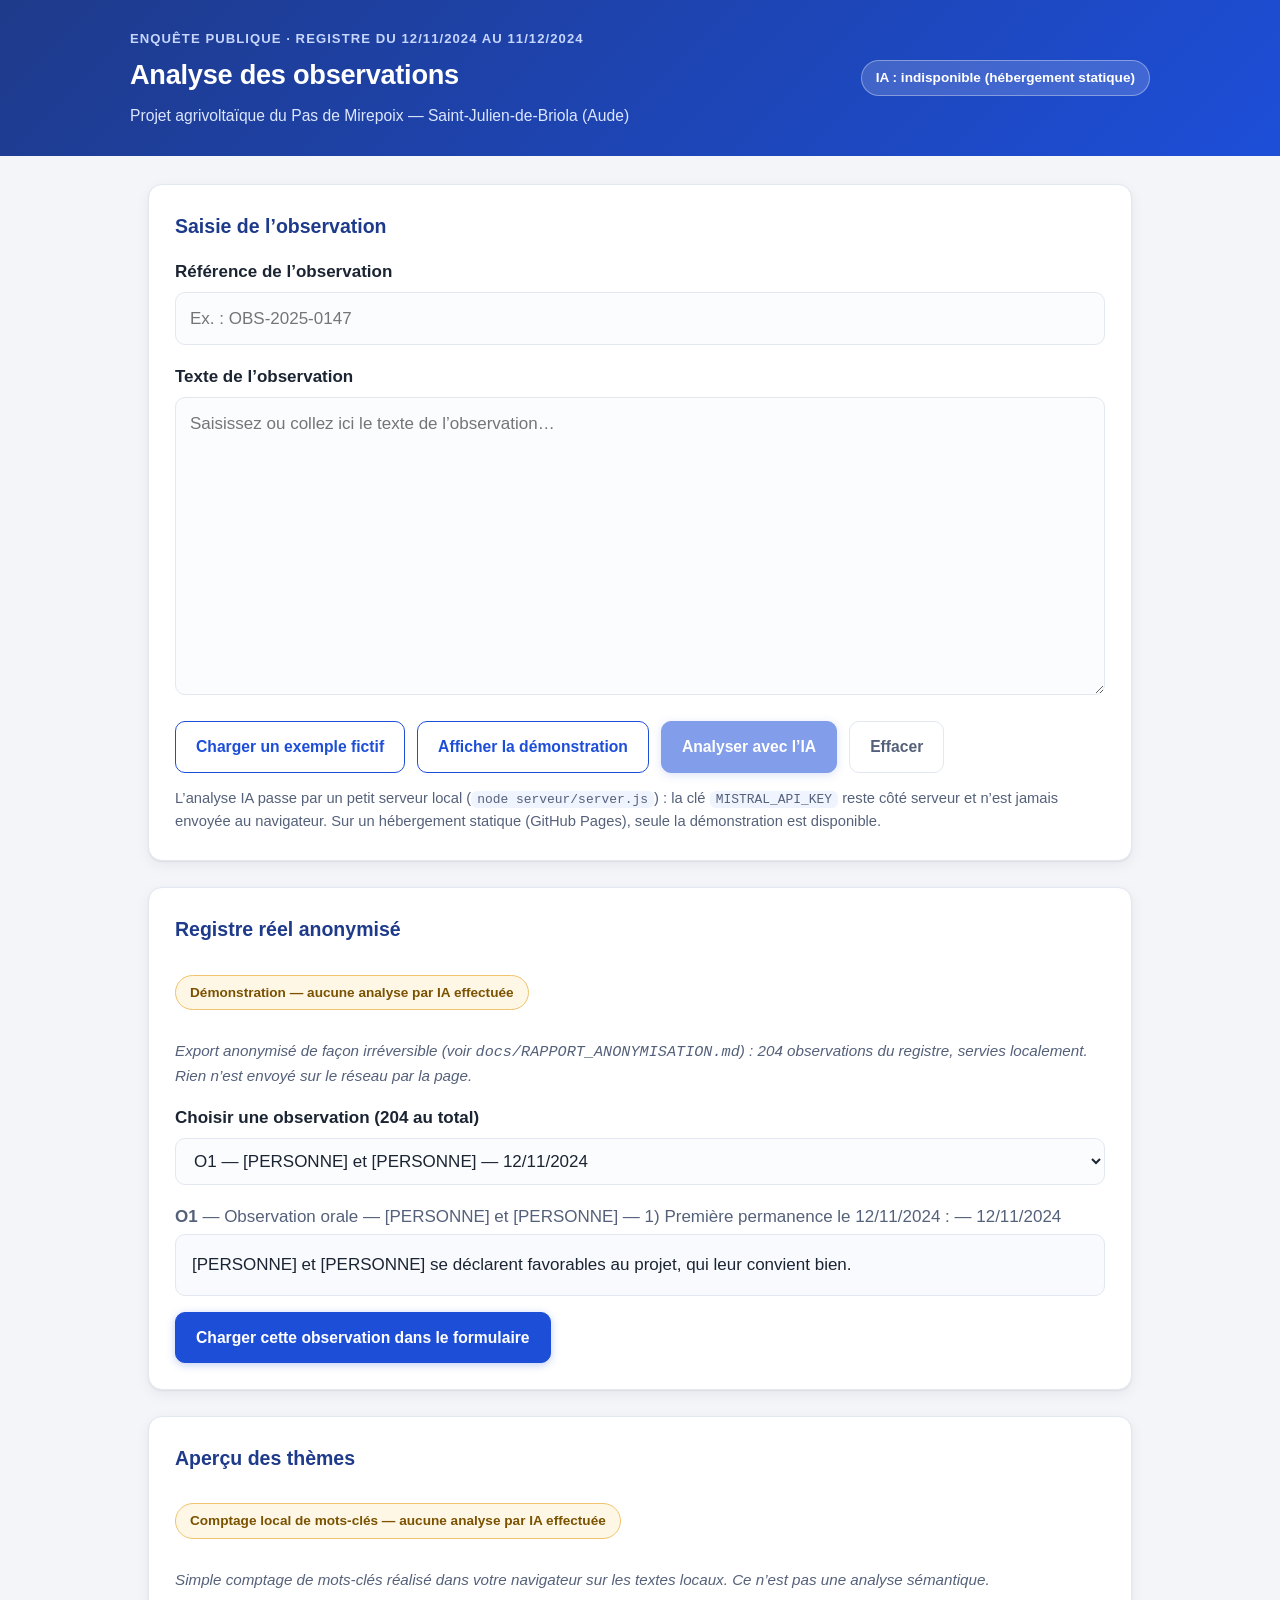
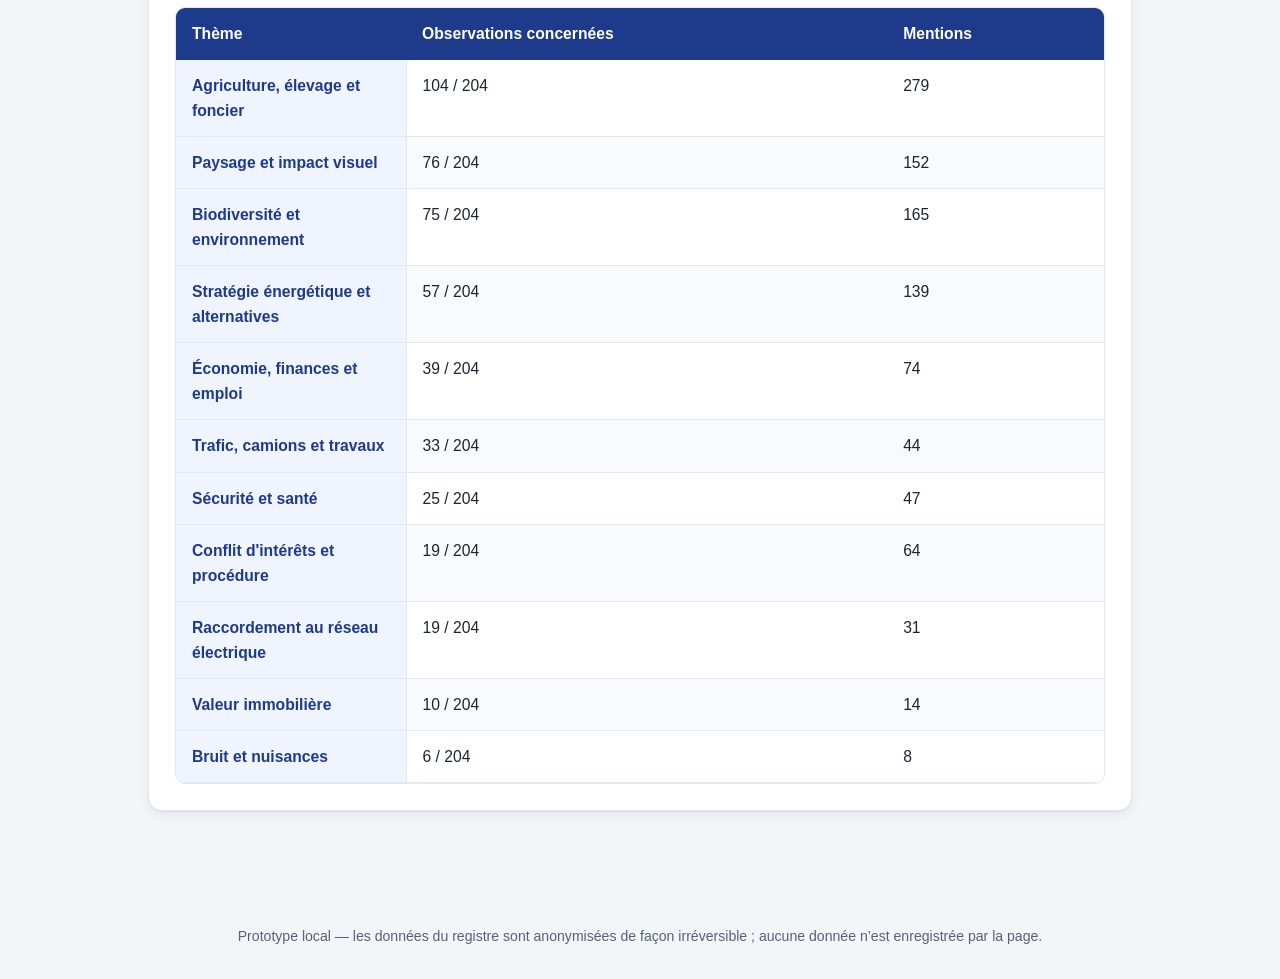
==== commit 2b23861a: "Anonymisation STRICTE (balises uniques [PERSONNE]/[NOM]/[PRENOM]/[ADRESSE]/[COLLECTIF]/[SOCIÉTÉ], au" ====
--- a/analyse-observations/analyse-observations.html
+++ b/analyse-observations/analyse-observations.html
@@ -374,7 +374,7 @@
         <label for="texte">Texte de l’observation</label>
         <textarea id="texte" name="texte" rows="10" placeholder="Saisissez ou collez ici le texte de l’observation…"></textarea>
         <p id="avertissement-modification" class="avertissement" hidden>
-          Ce texte ne correspond pas à l’exemple fictif chargé : aucun résultat préparé ne sera présenté pour ce texte, car la démonstration n’effectue aucune analyse par IA.
+          Le texte a été modifié : le tableau préparé affiché correspond à l’exemple fictif, pas à ce nouveau texte. La démonstration n’effectue aucune analyse par IA — utilisez « Analyser avec l’IA » pour un vrai texte.
         </p>
       </div>
 
@@ -467,61 +467,61 @@
   {
    "id": "O1",
    "type": "orale",
-   "auteur": "[PERSONNE-29f2cb3b] et [PERSONNE-046a3282]",
+   "auteur": "[PERSONNE] et [PERSONNE]",
    "permanence": "1) Première permanence le 12/11/2024 :",
    "date": "12/11/2024",
-   "texte": "[PERSONNE-29f2cb3b] et [PERSONNE-046a3282] se déclarent favorables au projet, qui leur convient bien.",
+   "texte": "[PERSONNE] et [PERSONNE] se déclarent favorables au projet, qui leur convient bien.",
    "contexte": ""
   },
   {
    "id": "O2",
    "type": "orale",
-   "auteur": "Mme [PERSONNE-3b460e0d] [NOM]",
+   "auteur": "[PERSONNE] [NOM]",
    "permanence": "1) Première permanence le 12/11/2024 :",
    "date": "12/11/2024",
-   "texte": "Le paysage du village va être défiguré car le village est en hauteur et a un point de vue plongeant sur la zone du projet. Le paysage de Saint Julien de Briola est très vallonné et bucolique, les habitants actuels sont venus rechercher cette qualité de la nature, les panneaux photovoltaïques vont transformer et dégrader le paysage. Les haies qui sont prévues pour masquer les panneaux photovoltaïques sont excessivement petites et leur pousse sera beaucoup trop longue pour masquer rapidement le parc photovoltaïque.",
+   "texte": "Le paysage du village va être défiguré car le village est en hauteur et a un point de vue plongeant sur la zone du projet. Le paysage de Saint Julien de Briola est très vallonné et bucolique, les habitants actuels sont venus rechercher cette qualité de la nature, les panneaux photovoltaïques vont transformer et dégrader le paysage. Les haies qui sont prévues pour asquer les panneaux photovoltaïques sont excessivement petites et leur pousse sera beaucoup trop longue pour asquer rapidement le parc photovoltaïque.",
    "contexte": ""
   },
   {
    "id": "O3",
    "type": "orale",
-   "auteur": "Mme [PERSONNE-3b460e0d] [NOM]",
+   "auteur": "[PERSONNE] [NOM]",
    "permanence": "1) Première permanence le 12/11/2024 :",
    "date": "12/11/2024",
-   "texte": "la valeur des maisons va être diminuée par la présence de cette dégradation de l'environnement visuel. Cette dévaluation immobilière est préjudiciable pour tous les propriétaires. Dans le village, toute la série des maisons qui ont une vue sur la vallée va donc être impactée par cette dévaluation.",
+   "texte": "la valeur des aisons va être diminuée par la présence de cette dégradation de l'environnement visuel. Cette dévaluation immobilière est préjudiciable pour tous les propriétaires. Dans le village, toute la série des aisons qui ont une vue sur la vallée va donc être impactée par cette dévaluation.",
    "contexte": ""
   },
   {
    "id": "O4",
    "type": "orale",
-   "auteur": "Mme [PERSONNE-3b460e0d] [NOM]",
+   "auteur": "[PERSONNE] [NOM]",
    "permanence": "1) Première permanence le 12/11/2024 :",
    "date": "12/11/2024",
-   "texte": "les nombreux camions nécessaires pour la création de ce chantier vont perturber pendant de longs mois le trafic sur les routes très étroites (un seul véhicule passant à la fois) qui entourent Saint Julien de Briola. De plus, il est probable que ces nombreux camions dégradent les chaussées : qu'est-ce qu'il est prévu pour la remise en état ?",
+   "texte": "les nombreux camions nécessaires pour la création de ce chantier vont perturber pendant de longs ois le trafic sur les routes très étroites (un seul véhicule passant à la fois) qui entourent Saint Julien de Briola. De plus, il est probable que ces nombreux camions dégradent les chaussées : qu'est-ce qu'il est prévu pour la remise en état ?",
    "contexte": ""
   },
   {
    "id": "O5",
    "type": "orale",
-   "auteur": "Mme [PERSONNE-3b460e0d] [NOM]",
+   "auteur": "[PERSONNE] [NOM]",
    "permanence": "1) Première permanence le 12/11/2024 :",
    "date": "12/11/2024",
-   "texte": "De plus ce trafic va être très bruyant, alors que le principal intérêt du village et justement d'être à l'écart des grandes routes et particulièrement silencieux. La traversée du village même est très complexe étant donnée l'étroitesse et le profil de la rue principale.",
+   "texte": "De plus ce trafic va être très bruyant, alors que le principal intérêt du village et justement d'être à l'écart des grandes routes et particulièrement silencieux. La traversée du village ême est très complexe étant donnée l'étroitesse et le profil de la rue principale.",
    "contexte": ""
   },
   {
    "id": "O6",
    "type": "orale",
-   "auteur": "Mme [PERSONNE-3b460e0d] [NOM]",
+   "auteur": "[PERSONNE] [NOM]",
    "permanence": "1) Première permanence le 12/11/2024 :",
    "date": "12/11/2024",
-   "texte": "lors de mes nombreuses promenades autour de Saint Julien de Briola, j'ai constaté la présence du busard cendré. J'ai lu dans le dossier les impacts négatifs concernant autant les habitats que les zones de nidification. Même si les périodes de fauche sont retardées sur les prairies concernées par le projet, le busard cendré sera perturbé dans ses périodes de chasse, ce que je n'accepte pas.",
+   "texte": "lors de es nombreuses promenades autour de Saint Julien de Briola, j'ai constaté la présence du busard cendré. J'ai lu dans le dossier les impacts négatifs concernant autant les habitats que les zones de nidification. ême si les périodes de fauche sont retardées sur les prairies concernées par le projet, le busard cendré sera perturbé dans ses périodes de chasse, ce que je n'accepte pas.",
    "contexte": ""
   },
   {
    "id": "O7",
    "type": "orale",
-   "auteur": "[PERSONNE-151b1495]",
+   "auteur": "[PERSONNE]",
    "permanence": "1) Première permanence le 12/11/2024 :",
    "date": "12/11/2024",
    "texte": "il ne se prononce pas, car il attend d’étudier plus profondément le dossier, puis il déposera ses observations lors de la dernière permanence.",
@@ -530,16 +530,16 @@
   {
    "id": "O8",
    "type": "orale",
-   "auteur": "[PERSONNE-40d9afb1]",
+   "auteur": "[PERSONNE]",
    "permanence": "1) Première permanence le 12/11/2024 :",
    "date": "12/11/2024",
-   "texte": "les prairies qui sont concernées par le projet sont incultes car de mauvaise qualité agronomique, et on ne peut pas espérer les utiliser mieux.",
+   "texte": "les prairies qui sont concernées par le projet sont incultes car de auvaise qualité agronomique, et on ne peut pas espérer les utiliser ieux.",
    "contexte": ""
   },
   {
    "id": "O9",
    "type": "orale",
-   "auteur": "[PERSONNE-40d9afb1]",
+   "auteur": "[PERSONNE]",
    "permanence": "1) Première permanence le 12/11/2024 :",
    "date": "12/11/2024",
    "texte": "de ce fait le projet apporte un avantage pécunier pour l’agriculteur ce qui lui permet de continuer ses autres activités agricoles d’élevage bovin.",
@@ -548,7 +548,7 @@
   {
    "id": "O10",
    "type": "orale",
-   "auteur": "[PERSONNE-40d9afb1]",
+   "auteur": "[PERSONNE]",
    "permanence": "1) Première permanence le 12/11/2024 :",
    "date": "12/11/2024",
    "texte": "à titre personnel, je suis beaucoup plus favorable à la production d’électricité par des panneaux photovoltaïques que par la filière nucléaire.",
@@ -557,52 +557,52 @@
   {
    "id": "O11",
    "type": "orale",
-   "auteur": "[PERSONNE-40d9afb1]",
+   "auteur": "[PERSONNE]",
    "permanence": "1) Première permanence le 12/11/2024 :",
    "date": "12/11/2024",
-   "texte": "je considère que la zone du parc photovoltaïque sera peu visible depuis les maisons du village de Saint Julien de Briola, hormis depuis une maison, et seulement depuis une petite fenêtre en hauteur qui correspond à une salle de bains. Ce qui est un impact visuel très faible.",
+   "texte": "je considère que la zone du parc photovoltaïque sera peu visible depuis les aisons du village de Saint Julien de Briola, hormis depuis une aison, et seulement depuis une petite fenêtre en hauteur qui correspond à une salle de bains. Ce qui est un impact visuel très faible.",
    "contexte": ""
   },
   {
    "id": "O12",
    "type": "orale",
-   "auteur": "[PERSONNE-40d9afb1]",
+   "auteur": "[PERSONNE]",
    "permanence": "1) Première permanence le 12/11/2024 :",
    "date": "12/11/2024",
-   "texte": "concernant l’impact visuel paysager, la haie qui est prévue le long de la route principale masquera bien les panneaux.",
+   "texte": "concernant l’impact visuel paysager, la haie qui est prévue le long de la route principale asquera bien les panneaux.",
    "contexte": ""
   },
   {
    "id": "O13",
    "type": "orale",
-   "auteur": "[PERSONNE-40d9afb1]",
+   "auteur": "[PERSONNE]",
    "permanence": "1) Première permanence le 12/11/2024 :",
    "date": "12/11/2024",
-   "texte": "en tant qu’habitant de Saint Julien de Briola, je considère que les taxes que la commune va recevoir permettront un apport financier très intéressant, au bénéfice de l’ensemble des administrés de la commune. Cet aspect collectif me semble un avantage très important.",
+   "texte": "en tant qu’habitant de Saint Julien de Briola, je considère que les taxes que la commune va recevoir permettront un apport financier très intéressant, au bénéfice de l’ensemble des administrés de la commune. Cet aspect collectif e semble un avantage très important.",
    "contexte": ""
   },
   {
    "id": "O14",
    "type": "orale",
-   "auteur": "[PERSONNE-7c6e0e6d]",
+   "auteur": "[PERSONNE]",
    "permanence": "2) Deuxième permanence le 21/11/2024 :",
    "date": "21/11/2024",
-   "texte": "concernant la justification économique pour l’agriculteur, le projet actuel devait lui bénéficier en compensation d’une aide agricole qui lui avait été retirée. Or, la presse a bien diffusé la victoire de l’agriculteur après un procès, et donc il bénéficie maintenant de cette aide initiale. Ce qui rend caduque la justification première.",
+   "texte": "concernant la justification économique pour l’agriculteur, le projet actuel devait lui bénéficier en compensation d’une aide agricole qui lui avait été retirée. Or, la presse a bien diffusé la victoire de l’agriculteur après un procès, et donc il bénéficie aintenant de cette aide initiale. Ce qui rend caduque la justification première.",
    "contexte": ""
   },
   {
    "id": "O15",
    "type": "orale",
-   "auteur": "[PERSONNE-7c6e0e6d]",
+   "auteur": "[PERSONNE]",
    "permanence": "2) Deuxième permanence le 21/11/2024 :",
    "date": "21/11/2024",
-   "texte": "son expérience de gardien de vaches dans sa jeunesse lui permet d’affirmer que les vaches préfèrent les zones où l’herbe pousse le mieux au printemps et l’automne : les terrains exposés à la pluie et au soleil et surtout pas à l’ombre des arbres. Donc certainement pas sur les terrains situés sous les panneaux photovoltaïques qui manqueront de soleil et d’eau.",
+   "texte": "son expérience de gardien de vaches dans sa jeunesse lui permet d’affirmer que les vaches préfèrent les zones où l’herbe pousse le ieux au printemps et l’automne : les terrains exposés à la pluie et au soleil et surtout pas à l’ombre des arbres. Donc certainement pas sur les terrains situés sous les panneaux photovoltaïques qui anqueront de soleil et d’eau.",
    "contexte": ""
   },
   {
    "id": "O16",
    "type": "orale",
-   "auteur": "[PERSONNE-7c6e0e6d]",
+   "auteur": "[PERSONNE]",
    "permanence": "2) Deuxième permanence le 21/11/2024 :",
    "date": "21/11/2024",
    "texte": "l’impact paysager lui semble inacceptable car le projet défigure les vues bucoliques des collines voisines.",
@@ -611,7 +611,7 @@
   {
    "id": "C1a",
    "type": "orale",
-   "auteur": "[PERSONNE-7c6e0e6d]",
+   "auteur": "[PERSONNE]",
    "permanence": "2) Deuxième permanence le 21/11/2024 :",
    "date": "21/11/2024",
    "texte": "étant donnés les kilomètres nécessaires au transport de l’électricité produite, cela devient un projet trop onéreux.",
@@ -620,43 +620,43 @@
   {
    "id": "C1b",
    "type": "orale",
-   "auteur": "[PERSONNE-7c6e0e6d]",
+   "auteur": "[PERSONNE]",
    "permanence": "2) Deuxième permanence le 21/11/2024 :",
    "date": "21/11/2024",
-   "texte": "cette implantation avait été imaginée pour compenser la perte de revenus de l’éleveur consécutive au déclassement de ses terres. Maintenant cela n’a plus de raison d’être.\n\n\nPour quelqu'un qui a gardé des vaches dans son enfance (comme moi) l'ombre des panneaux solaires relève de la plaisanterie.",
+   "texte": "cette implantation avait été imaginée pour compenser la perte de revenus de l’éleveur consécutive au déclassement de ses terres. aintenant cela n’a plus de raison d’être.\n\n\nPour quelqu'un qui a gardé des vaches dans son enfance (comme oi) l'ombre des panneaux solaires relève de la plaisanterie.",
    "contexte": ""
   },
   {
    "id": "C1c",
    "type": "orale",
-   "auteur": "[PERSONNE-7c6e0e6d]",
+   "auteur": "[PERSONNE]",
    "permanence": "2) Deuxième permanence le 21/11/2024 :",
    "date": "21/11/2024",
-   "texte": "Dans la demande du projet par la mairie il y a conflit d'intérêt car l'éleveur concerné est aussi l'adjoint au maire.",
+   "texte": "Dans la demande du projet par la airie il y a conflit d'intérêt car l'éleveur concerné est aussi l'adjoint au aire.",
    "contexte": ""
   },
   {
    "id": "C1d",
    "type": "orale",
-   "auteur": "[PERSONNE-7c6e0e6d]",
+   "auteur": "[PERSONNE]",
    "permanence": "2) Deuxième permanence le 21/11/2024 :",
    "date": "21/11/2024",
-   "texte": "dans la présentation du projet d'implantation les photos aériennes ne montrent que le site. Or, il suffit de regarder sur Internet pouvoir que l'impact visuel des panneaux touche plus d'un tiers nord-est du village, soit au moins quatre dépendances ou habitations et le moulin. Qu'adviendra-t-il de la dévaluation de toutes ses propriétés ?",
+   "texte": "dans la présentation du projet d'implantation les photos aériennes ne ontrent que le site. Or, il suffit de regarder sur Internet pouvoir que l'impact visuel des panneaux touche plus d'un tiers nord-est du village, soit au oins quatre dépendances ou habitations et le oulin. Qu'adviendra-t-il de la dévaluation de toutes ses propriétés ?",
    "contexte": ""
   },
   {
    "id": "C1e",
    "type": "orale",
-   "auteur": "[PERSONNE-7c6e0e6d]",
+   "auteur": "[PERSONNE]",
    "permanence": "2) Deuxième permanence le 21/11/2024 :",
    "date": "21/11/2024",
-   "texte": "à propos du Moulin (qui est le plus exposé) il s'agit d'un très ancien édifice, dans ma famille depuis plusieurs generations Vu son état de conservation, j'ai présenté un dossier préalable pour demander l'inscription à l'inventaire des monuments historiques.",
+   "texte": "à propos du oulin (qui est le plus exposé) il s'agit d'un très ancien édifice, dans a famille depuis plusieurs generations Vu son état de conservation, j'ai présenté un dossier préalable pour demander l'inscription à l'inventaire des onuments historiques.",
    "contexte": ""
   },
   {
    "id": "O17",
    "type": "orale",
-   "auteur": "[PERSONNE-e901953f] et [PERSONNE-4c3eab31]",
+   "auteur": "[PERSONNE] et [PERSONNE]",
    "permanence": "2) Deuxième permanence le 21/11/2024 :",
    "date": "21/11/2024",
    "texte": "Elle rappelle que l'accès à la zone projet passe sur certains de ses chemins qui sont privés. Elle refuse catégoriquement que l'accès à la zone du projet utilise ses chemins car elle les entretient stables et enherbés et le passage des camions risque fort de tout détruire.",
@@ -665,16 +665,16 @@
   {
    "id": "O18",
    "type": "orale",
-   "auteur": "[PERSONNE-e901953f] et [PERSONNE-4c3eab31]",
+   "auteur": "[PERSONNE] et [PERSONNE]",
    "permanence": "2) Deuxième permanence le 21/11/2024 :",
    "date": "21/11/2024",
-   "texte": "elle fait remarquer l'éloignement du poste source qui se trouve à 15km, a Mirepoix, sachant que les deux autres postes source potentiels situés à Bram et Castelnaudary sont encore plus éloignés. Elle trouve anormal d'éventrer les trottoirs de Mirepoix pour ce raccordement. Elle considère que les panneaux photovoltaïques pourraient être installés beaucoup plus près de Mirepoix afin d'éviter ces travaux inutiles et déraisonnables sur un parcours trop long et pouvant engendrer des dégâts écologiques par ses tranchées.",
+   "texte": "elle fait remarquer l'éloignement du poste source qui se trouve à 15km, a irepoix, sachant que les deux autres postes source potentiels situés à Bram et Castelnaudary sont encore plus éloignés. Elle trouve anormal d'éventrer les trottoirs de irepoix pour ce raccordement. Elle considère que les panneaux photovoltaïques pourraient être installés beaucoup plus près de irepoix afin d'éviter ces travaux inutiles et déraisonnables sur un parcours trop long et pouvant engendrer des dégâts écologiques par ses tranchées.",
    "contexte": ""
   },
   {
    "id": "O19",
    "type": "orale",
-   "auteur": "[PERSONNE-e901953f] et [PERSONNE-4c3eab31]",
+   "auteur": "[PERSONNE] et [PERSONNE]",
    "permanence": "2) Deuxième permanence le 21/11/2024 :",
    "date": "21/11/2024",
    "texte": "elle s'interroge sur la nécessité de nettoyer régulièrement les panneaux photovoltaïques, car les informations que l'on peut trouver sur divers sites Internet contredisent les informations incluses au dossier. Encore des pollutions potentielles,",
@@ -683,16 +683,16 @@
   {
    "id": "O20",
    "type": "orale",
-   "auteur": "[PERSONNE-e901953f] et [PERSONNE-4c3eab31]",
+   "auteur": "[PERSONNE] et [PERSONNE]",
    "permanence": "2) Deuxième permanence le 21/11/2024 :",
    "date": "21/11/2024",
-   "texte": "elle fait remarquer que la charte de la communauté de communes de Malepère est bafouée sur au moins 3 points :\n\n- ne pas anthropiser excessivement les terres agricoles,\n- réaliser des projets en toute transparence des habitants,\n- mutualiser et répartir les retombées économiques des projets.",
+   "texte": "elle fait remarquer que la charte de la communauté de communes de alepère est bafouée sur au oins 3 points :\n\n- ne pas anthropiser excessivement les terres agricoles,\n- réaliser des projets en toute transparence des habitants,\n- utualiser et répartir les retombées économiques des projets.",
    "contexte": ""
   },
   {
    "id": "O21",
    "type": "orale",
-   "auteur": "[PERSONNE-e901953f] et [PERSONNE-4c3eab31]",
+   "auteur": "[PERSONNE] et [PERSONNE]",
    "permanence": "2) Deuxième permanence le 21/11/2024 :",
    "date": "21/11/2024",
    "texte": "elle trouve choquant d'imposer aux habitants de sacrifier pendant 30 ans leur paysage sous prétexte que le potentiel agricole est faible. Ceci est un double jugement négatif.",
@@ -701,16 +701,16 @@
   {
    "id": "O22",
    "type": "orale",
-   "auteur": "[PERSONNE-e901953f] et [PERSONNE-4c3eab31]",
+   "auteur": "[PERSONNE] et [PERSONNE]",
    "permanence": "2) Deuxième permanence le 21/11/2024 :",
    "date": "21/11/2024",
-   "texte": "elle se sent concernée par la transmission du patrimoine réalisé par les générations précédentes, et elle engage beaucoup d’efforts pour le maintenir en bon état.",
+   "texte": "elle se sent concernée par la transmission du patrimoine réalisé par les générations précédentes, et elle engage beaucoup d’efforts pour le aintenir en bon état.",
    "contexte": ""
   },
   {
    "id": "O23",
    "type": "orale",
-   "auteur": "[PERSONNE-e901953f] et [PERSONNE-4c3eab31]",
+   "auteur": "[PERSONNE] et [PERSONNE]",
    "permanence": "2) Deuxième permanence le 21/11/2024 :",
    "date": "21/11/2024",
    "texte": "concernant les indemnités IHCN, elle relève une erreur dans le dossier de l’étude d’impact environnemental p. 263 ainsi que dans l’étude préalable agricole p. 77, l’indemnité de 17 000 € par an a été bien rétablie pour l’exploitant, et une publicité en a été largement diffusée après le procès gagné par l’agriculteur.",
@@ -719,16 +719,16 @@
   {
    "id": "O24",
    "type": "orale",
-   "auteur": "[PERSONNE-e901953f] et [PERSONNE-4c3eab31]",
+   "auteur": "[PERSONNE] et [PERSONNE]",
    "permanence": "2) Deuxième permanence le 21/11/2024 :",
    "date": "21/11/2024",
-   "texte": "concernant la mutualisation de la communauté de communes, les retombées économiques ont créé de fortes dissensions entre les propriétaires qui pourraient bénéficier de la manne financière par rapport à ceux qui en sont exclus. Ce sont souvent les personnes socialement favorisées, bien informés, bien placées, plus combatives qui en bénéficient.\n\nElle rappelle qu’à la campagne la valeur « travail » est saluée et respectée, contrairement à la position de « rentier ». La cohésion sociale et le bien vivre ensemble sont très perturbés, allant jusqu’à déclencher parfois de la haine. Ces projets sont source de dissensions autrefois inconnues.",
+   "texte": "concernant la utualisation de la communauté de communes, les retombées économiques ont créé de fortes dissensions entre les propriétaires qui pourraient bénéficier de la anne financière par rapport à ceux qui en sont exclus. Ce sont souvent les personnes socialement favorisées, bien informés, bien placées, plus combatives qui en bénéficient.\n\nElle rappelle qu’à la campagne la valeur « travail » est saluée et respectée, contrairement à la position de « rentier ». La cohésion sociale et le bien vivre ensemble sont très perturbés, allant jusqu’à déclencher parfois de la haine. Ces projets sont source de dissensions autrefois inconnues.",
    "contexte": ""
   },
   {
    "id": "O25",
    "type": "orale",
-   "auteur": "[PERSONNE-e901953f] et [PERSONNE-4c3eab31]",
+   "auteur": "[PERSONNE] et [PERSONNE]",
    "permanence": "2) Deuxième permanence le 21/11/2024 :",
    "date": "21/11/2024",
    "texte": "concernant l’engagement de l’usage agricole sur les prairies, elle doute fort que le porteur de projet puisse trouver en remplaçant si c’était nécessaire en cas de défaillance de l’exploitant actuel : c’est complètement irréaliste au vu du nombre d’agriculteurs qui diminue tous les ans.",
@@ -737,46 +737,46 @@
   {
    "id": "O26",
    "type": "orale",
-   "auteur": "[PERSONNE-e901953f] et [PERSONNE-4c3eab31]",
+   "auteur": "[PERSONNE] et [PERSONNE]",
    "permanence": "2) Deuxième permanence le 21/11/2024 :",
    "date": "21/11/2024",
-   "texte": "elle rappelle la proposition faite lors de la première réunion publique à la mairie : répartir des poteaux équipés de fanions sur l’ensemble de la zone enfin que la population se rende clairement compte de la superficie du projet. Le maître d’ouvrage a effectivement accepté cette proposition, sans jamais la mettre en pratique. Ce qui montre le peu de fiabilité du MO.",
+   "texte": "elle rappelle la proposition faite lors de la première réunion publique à la airie : répartir des poteaux équipés de fanions sur l’ensemble de la zone enfin que la population se rende clairement compte de la superficie du projet. Le aître d’ouvrage a effectivement accepté cette proposition, sans jamais la ettre en pratique. Ce qui ontre le peu de fiabilité du O.",
    "contexte": ""
   },
   {
    "id": "O27",
    "type": "orale",
-   "auteur": "[PERSONNE-e901953f] et [PERSONNE-4c3eab31]",
+   "auteur": "[PERSONNE] et [PERSONNE]",
    "permanence": "2) Deuxième permanence le 21/11/2024 :",
    "date": "21/11/2024",
-   "texte": "le risque d’incendie tel qu’il est expliqué dans l’étude d’impact environnemental page 214 et 221 devrait être limité grâce aux obligations légales de débroussaillement (OLD). Elle rappelle que le 23 septembre 2018, un feu très important a eu lieu par suite des travaux de débroussaillement dû à un simple choc de métal sur les pierres, entraînant la nécessité de l’intervention d’avions Canadair pour éteindre le feu dans cette zone boisée et reculée des axes principaux de circulation.\n\nEn l’occurrence, les zones soumises à OLD concernent deux champs cultivés en luzerne qui sont coupés deux à trois fois par an. Si cette coupe OLD se réalise, cela représente une forte perte de gain pour son exploitation. De plus, la zone OLD inclut une petite forêt de feuillus qu’il faudrait carrément raser, ce qu’elle refuse catégoriquement. Enfin une troisième OLD zone jouxte un bosquet sur le côté ouest du projet, et ce bosquet est lui-même attenant à une pinède de 11 hectares incluant des collines d’herbes sèches, particulièrement sensibles à la moindre étincelle.",
+   "texte": "le risque d’incendie tel qu’il est expliqué dans l’étude d’impact environnemental page 214 et 221 devrait être limité grâce aux obligations légales de débroussaillement (OLD). Elle rappelle que le 23 septembre 2018, un feu très important a eu lieu par suite des travaux de débroussaillement dû à un simple choc de étal sur les pierres, entraînant la nécessité de l’intervention d’avions Canadair pour éteindre le feu dans cette zone boisée et reculée des axes principaux de circulation.\n\nEn l’occurrence, les zones soumises à OLD concernent deux champs cultivés en luzerne qui sont coupés deux à trois fois par an. Si cette coupe OLD se réalise, cela représente une forte perte de gain pour son exploitation. De plus, la zone OLD inclut une petite forêt de feuillus qu’il faudrait carrément raser, ce qu’elle refuse catégoriquement. Enfin une troisième OLD zone jouxte un bosquet sur le côté ouest du projet, et ce bosquet est lui-ême attenant à une pinède de 11 hectares incluant des collines d’herbes sèches, particulièrement sensibles à la oindre étincelle.",
    "contexte": ""
   },
   {
    "id": "O28",
    "type": "orale",
-   "auteur": "[PERSONNE-e901953f] et [PERSONNE-4c3eab31]",
+   "auteur": "[PERSONNE] et [PERSONNE]",
    "permanence": "2) Deuxième permanence le 21/11/2024 :",
    "date": "21/11/2024",
-   "texte": "concernant les moyens de lutte contre le feu, la réserve de 120 m³ prévue et très insuffisante en volume, est située beaucoup trop loin des zones de risques de feu.",
+   "texte": "concernant les oyens de lutte contre le feu, la réserve de 120 ³ prévue et très insuffisante en volume, est située beaucoup trop loin des zones de risques de feu.",
    "contexte": ""
   },
   {
    "id": "O29",
    "type": "orale",
-   "auteur": "[PERSONNE-e901953f] et [PERSONNE-4c3eab31]",
+   "auteur": "[PERSONNE] et [PERSONNE]",
    "permanence": "2) Deuxième permanence le 21/11/2024 :",
    "date": "21/11/2024",
-   "texte": "concernant la fiscalité des parcelles couvertes par les panneaux photovoltaïques, quelle année la valeur de patrimoine que le fisc prendra en compte pour évaluer des frais de succession ? Ou encore des frais de mutation en cas de vente ?",
+   "texte": "concernant la fiscalité des parcelles couvertes par les panneaux photovoltaïques, quelle année la valeur de patrimoine que le fisc prendra en compte pour évaluer des frais de succession ? Ou encore des frais de utation en cas de vente ?",
    "contexte": ""
   },
   {
    "id": "O30",
    "type": "orale",
-   "auteur": "[PERSONNE-e901953f] et [PERSONNE-4c3eab31]",
+   "auteur": "[PERSONNE] et [PERSONNE]",
    "permanence": "2) Deuxième permanence le 21/11/2024 :",
    "date": "21/11/2024",
-   "texte": "la présence de panneaux photovoltaïques va diminuer la valeur immobilière des habitations comme c'est arrivé à Belpech. Les accumulations de ces projets sur tout le territoire de la Piège va aussi entraîner une mauvaise réputation de la région.",
+   "texte": "la présence de panneaux photovoltaïques va diminuer la valeur immobilière des habitations comme c'est arrivé à Belpech. Les accumulations de ces projets sur tout le territoire de la Piège va aussi entraîner une auvaise réputation de la région.",
    "contexte": ""
   },
   {
@@ -785,7 +785,7 @@
    "auteur": "",
    "permanence": "3) Troisième permanence, le 11/12/2024 :",
    "date": "11/12/2024",
-   "texte": "[PERSONNE-3251d62e], habitante d'une commune limitrophe souhaite rester anonyme. Elle dépose le courrier C2 et affirme son opposition au projet en commentant son propre courrier. Voici un résumé des idées, le courrier C2 est en annexe.",
+   "texte": "[PERSONNE], habitante d'une commune limitrophe souhaite rester anonyme. Elle dépose le courrier C2 et affirme son opposition au projet en commentant son propre courrier. Voici un résumé des idées, le courrier C2 est en annexe.",
    "contexte": ""
   },
   {
@@ -803,7 +803,7 @@
    "auteur": "",
    "permanence": "3) Troisième permanence, le 11/12/2024 :",
    "date": "11/12/2024",
-   "texte": "Est-ce normal que la charte CCPLM ne soit pas appliquée durant la délibération en Mairie du 17/2/21 « Charte CCPLM : Les collectivités locales s'assurent que si un élu détient un intérêt (direct ou indirect) sur le projet (s'il est propriétaire, exploitant agricole de parcelles susceptibles d'accueillir une partie du projet ou actionnaire de la société de projet), il s'abstiendra de toute présence lors des sujets et débats, et de toute participation aux votes et délibérations du conseil municipal et/ou communautaire sur le projet. » ?",
+   "texte": "Est-ce normal que la charte CCPLM ne soit pas appliquée durant la délibération en airie du 17/2/21 « Charte CCPLM : Les collectivités locales s'assurent que si un élu détient un intérêt (direct ou indirect) sur le projet (s'il est propriétaire, exploitant agricole de parcelles susceptibles d'accueillir une partie du projet ou actionnaire de la société de projet), il s'abstiendra de toute présence lors des sujets et débats, et de toute participation aux votes et délibérations du conseil unicipal et/ou communautaire sur le projet. » ?",
    "contexte": ""
   },
   {
@@ -821,7 +821,7 @@
    "auteur": "",
    "permanence": "3) Troisième permanence, le 11/12/2024 :",
    "date": "11/12/2024",
-   "texte": "Les demandes et accords pour constructions de hangars pour y mettre des panneaux photovoltaïques fleurissent.",
+   "texte": "Les demandes et accords pour constructions de hangars pour y ettre des panneaux photovoltaïques fleurissent.",
    "contexte": ""
   },
   {
@@ -848,7 +848,7 @@
    "auteur": "",
    "permanence": "3) Troisième permanence, le 11/12/2024 :",
    "date": "11/12/2024",
-   "texte": "Ce projet est plus financier plus qu'écologique et ne profitera pas à la population. Il ne profitera qu'à très peu **de personnes**. Je suis pour que les\n\n\nagriculteurs/éleveurs vivent décemment de leur travail. Qu'ils ne deviennent pas des marchands d'électricité.",
+   "texte": "Ce projet est plus financier plus qu'écologique et ne profitera pas à la population. Il ne profitera qu'à très peu **de personnes**. Je suis pour que les\n\n\nagriculteurs/éleveurs vivent décemment de leur travail. Qu'ils ne deviennent pas des archands d'électricité.",
    "contexte": ""
   },
   {
@@ -857,7 +857,7 @@
    "auteur": "",
    "permanence": "3) Troisième permanence, le 11/12/2024 :",
    "date": "11/12/2024",
-   "texte": "Ne vaut-il pas mieux développer les installations de panneaux photovoltaïques sur les toitures, les terrains publics, les parkings des supermarchés...",
+   "texte": "Ne vaut-il pas ieux développer les installations de panneaux photovoltaïques sur les toitures, les terrains publics, les parkings des supermarchés...",
    "contexte": ""
   },
   {
@@ -866,31 +866,31 @@
    "auteur": "",
    "permanence": "3) Troisième permanence, le 11/12/2024 :",
    "date": "11/12/2024",
-   "texte": "ARRETONS le massacre DE NOS TERRES pour des projets privés. Privilégier : la biomasse, l'énergie hydraulique ou hydroélectrique, la géothermie. Et Le développement des aides pour les panneaux photovoltaïques en toiture des particuliers.",
+   "texte": "ARRETONS le assacre DE NOS TERRES pour des projets privés. Privilégier : la biomasse, l'énergie hydraulique ou hydroélectrique, la géothermie. Et Le développement des aides pour les panneaux photovoltaïques en toiture des particuliers.",
    "contexte": ""
   },
   {
    "id": "O41",
    "type": "orale",
-   "auteur": "[PERSONNE-6e07e219]",
-   "permanence": "3) Troisième permanence, le 11/12/2024 :",
-   "date": "11/12/2024",
-   "texte": "nous nous opposons fermement à ce projet pour trois raisons principales : Il comporte de multiples incohérences avec les recommandations disponibles, que ce soit en termes d'implantation, d'intégration paysagères ou encore de communication et de conduite du projet",
+   "auteur": "[PERSONNE]",
+   "permanence": "3) Troisième permanence, le 11/12/2024 :",
+   "date": "11/12/2024",
+   "texte": "nous nous opposons fermement à ce projet pour trois raisons principales : Il comporte de ultiples incohérences avec les recommandations disponibles, que ce soit en termes d'implantation, d'intégration paysagères ou encore de communication et de conduite du projet",
    "contexte": ""
   },
   {
    "id": "O42",
    "type": "orale",
-   "auteur": "[PERSONNE-6e07e219]",
-   "permanence": "3) Troisième permanence, le 11/12/2024 :",
-   "date": "11/12/2024",
-   "texte": "il représente des risques très significatifs en termes de biodiversité, notamment sur quelques espèces menacées mentionnées plus haut, mais aussi plus largement sur les insectes et la chaîne trophique qui en dépend.",
+   "auteur": "[PERSONNE]",
+   "permanence": "3) Troisième permanence, le 11/12/2024 :",
+   "date": "11/12/2024",
+   "texte": "il représente des risques très significatifs en termes de biodiversité, notamment sur quelques espèces enacées entionnées plus haut, ais aussi plus largement sur les insectes et la chaîne trophique qui en dépend.",
    "contexte": ""
   },
   {
    "id": "O43",
    "type": "orale",
-   "auteur": "[PERSONNE-6e07e219]",
+   "auteur": "[PERSONNE]",
    "permanence": "3) Troisième permanence, le 11/12/2024 :",
    "date": "11/12/2024",
    "texte": "Il s'appuie sur le concept d'agrivoltaïsme, justifié ici par l'argument de faible valeur agronomique des terres d'implantation, d'amélioration du potentiel agronomique ou d'apport notamment sur le bien-être animal. Rien ne permet de raisonnablement faire cette démonstration sur base des éléments apportés par le promoteur",
@@ -899,7 +899,7 @@
   {
    "id": "O44",
    "type": "orale",
-   "auteur": "[PERSONNE-6e07e219]",
+   "auteur": "[PERSONNE]",
    "permanence": "3) Troisième permanence, le 11/12/2024 :",
    "date": "11/12/2024",
    "texte": "Nos principales recommandations sont les suivantes : Démonter l'argument de faible qualité des terres de façon scientifique et en s'appuyant sur des données issues d'organismes indépendants de référence (INRAE)",
@@ -908,16 +908,16 @@
   {
    "id": "O45",
    "type": "orale",
-   "auteur": "[PERSONNE-6e07e219]",
-   "permanence": "3) Troisième permanence, le 11/12/2024 :",
-   "date": "11/12/2024",
-   "texte": "Compléter l'étude d'impact en tenant compte des manques qui ont été soulignés par le MRAE et en intégrant les risques liés à la situation du projet dans un couloir migratoire",
+   "auteur": "[PERSONNE]",
+   "permanence": "3) Troisième permanence, le 11/12/2024 :",
+   "date": "11/12/2024",
+   "texte": "Compléter l'étude d'impact en tenant compte des anques qui ont été soulignés par le AE et en intégrant les risques liés à la situation du projet dans un couloir igratoire",
    "contexte": ""
   },
   {
    "id": "O46",
    "type": "orale",
-   "auteur": "[PERSONNE-6e07e219]",
+   "auteur": "[PERSONNE]",
    "permanence": "3) Troisième permanence, le 11/12/2024 :",
    "date": "11/12/2024",
    "texte": "compléter l'étude d'impact en couvrant l'ensemble des impacts soulevés par le CNPN dans son rapport d'auto saisine.",
@@ -926,7 +926,7 @@
   {
    "id": "O47",
    "type": "orale",
-   "auteur": "[PERSONNE-6e07e219]",
+   "auteur": "[PERSONNE]",
    "permanence": "3) Troisième permanence, le 11/12/2024 :",
    "date": "11/12/2024",
    "texte": "Revoir la surface du projet à la baisse de façon importante compte tenu des impacts avérés d'installations photovoltaïques sur la biodiversité et notamment sur les populations d'insectes qui sont rappelons-le à la base de la chaîne trophique",
@@ -935,16 +935,16 @@
   {
    "id": "O48",
    "type": "orale",
-   "auteur": "[PERSONNE-6e07e219]",
-   "permanence": "3) Troisième permanence, le 11/12/2024 :",
-   "date": "11/12/2024",
-   "texte": "A l'image de la demande faite par l'autorité environnementale concernant le busard cendré, mener une évaluation approfondie des impacts sur toutes les espèces à enjeu local fort ou très fort, incluant les chiroptères identifiés\n\n\n(Minioptère de Schreibers classé vulnérable sur la liste rouge des espèces menacées en France, Barbastelle d’Europe Grand Rhinolophe). Cette évaluation doit permettre de confirmer le besoin ou non de faire une demande de dérogation à l’interdiction de destruction des espèces protégées, mais elle doit aussi permettre de mettre en place de réelles mesures d’évitement ou de réduction avec notamment la réduction des surfaces",
+   "auteur": "[PERSONNE]",
+   "permanence": "3) Troisième permanence, le 11/12/2024 :",
+   "date": "11/12/2024",
+   "texte": "A l'image de la demande faite par l'autorité environnementale concernant le busard cendré, ener une évaluation approfondie des impacts sur toutes les espèces à enjeu local fort ou très fort, incluant les chiroptères identifiés\n\n\n(inioptère de Schreibers classé vulnérable sur la liste rouge des espèces enacées en France, Barbastelle d’Europe Grand Rhinolophe). Cette évaluation doit permettre de confirmer le besoin ou non de faire une demande de dérogation à l’interdiction de destruction des espèces protégées, ais elle doit aussi permettre de ettre en place de réelles esures d’évitement ou de réduction avec notamment la réduction des surfaces",
    "contexte": ""
   },
   {
    "id": "O49",
    "type": "orale",
-   "auteur": "[PERSONNE-6e07e219]",
+   "auteur": "[PERSONNE]",
    "permanence": "3) Troisième permanence, le 11/12/2024 :",
    "date": "11/12/2024",
    "texte": "Revoir la zone d’implantation prévue en tenant compte des recommandations en termes d’intégration paysagère, notamment en évitant la visibilité depuis les zones d’habitation proches.",
@@ -953,7 +953,7 @@
   {
    "id": "O50",
    "type": "orale",
-   "auteur": "[PERSONNE-6e07e219]",
+   "auteur": "[PERSONNE]",
    "permanence": "3) Troisième permanence, le 11/12/2024 :",
    "date": "11/12/2024",
    "texte": "Reconsidérer le projet en intégrant une analyse à l’échelle du territoire comme le recommandent d’une part le document de la DDTM pour l’intégration paysagère et d’autre part comme le prévoit la loi d’accélération des ENR de 2023.",
@@ -962,16 +962,16 @@
   {
    "id": "O51",
    "type": "orale",
-   "auteur": "[PERSONNE-6e07e219]",
-   "permanence": "3) Troisième permanence, le 11/12/2024 :",
-   "date": "11/12/2024",
-   "texte": "Aligner les loyers proposés aux particuliers contre mise à disposition de leurs terres sur le fermage afin d’éviter toute forme de spéculation foncière ainsi que dans un souci de pérennisation de l’activité agricole de la région parfois appelée « le grenier à blé de l’Occitanie »",
+   "auteur": "[PERSONNE]",
+   "permanence": "3) Troisième permanence, le 11/12/2024 :",
+   "date": "11/12/2024",
+   "texte": "Aligner les loyers proposés aux particuliers contre ise à disposition de leurs terres sur le fermage afin d’éviter toute forme de spéculation foncière ainsi que dans un souci de pérennisation de l’activité agricole de la région parfois appelée « le grenier à blé de l’Occitanie »",
    "contexte": ""
   },
   {
    "id": "O52",
    "type": "orale",
-   "auteur": "[PERSONNE-6e07e219]",
+   "auteur": "[PERSONNE]",
    "permanence": "3) Troisième permanence, le 11/12/2024 :",
    "date": "11/12/2024",
    "texte": "Inclure le volet du raccordement au poste source au projet, l’un et l’autre étant indissociable et pouvant chacun avoir des impacts importants au titre de la biodiversité et des émissions de CO2 notamment.",
@@ -980,7 +980,7 @@
   {
    "id": "O53",
    "type": "orale",
-   "auteur": "[PERSONNE-b15ba87f] et [PERSONNE-bcfc1056]",
+   "auteur": "[PERSONNE] et [PERSONNE]",
    "permanence": "3) Troisième permanence, le 11/12/2024 :",
    "date": "11/12/2024",
    "texte": "beaucoup d’efforts ont été faits pour le tourisme et pour le paysage et la création de chemins de randonnées. Il existe quatre gîtes de vacances : tous ces efforts seront anéantis",
@@ -989,16 +989,16 @@
   {
    "id": "O54",
    "type": "orale",
-   "auteur": "[PERSONNE-b15ba87f] et [PERSONNE-bcfc1056]",
-   "permanence": "3) Troisième permanence, le 11/12/2024 :",
-   "date": "11/12/2024",
-   "texte": "ce projet abîme les sols en les dégradant et en massacrant des terres agricoles, et la biodiversité.",
+   "auteur": "[PERSONNE] et [PERSONNE]",
+   "permanence": "3) Troisième permanence, le 11/12/2024 :",
+   "date": "11/12/2024",
+   "texte": "ce projet abîme les sols en les dégradant et en assacrant des terres agricoles, et la biodiversité.",
    "contexte": ""
   },
   {
    "id": "O55",
    "type": "orale",
-   "auteur": "[PERSONNE-b15ba87f] et [PERSONNE-bcfc1056]",
+   "auteur": "[PERSONNE] et [PERSONNE]",
    "permanence": "3) Troisième permanence, le 11/12/2024 :",
    "date": "11/12/2024",
    "texte": "la confédération paysanne a bien expliqué que rien ne pousse de sous les panneaux photovoltaïques.",
@@ -1007,61 +1007,61 @@
   {
    "id": "O56",
    "type": "orale",
-   "auteur": "[PERSONNE-b15ba87f] et [PERSONNE-bcfc1056]",
-   "permanence": "3) Troisième permanence, le 11/12/2024 :",
-   "date": "11/12/2024",
-   "texte": "lorsque notre fille a voulu installer de cabane autonome au milieu de la forêt, son projet a été interdit sous prétexte que cela dégradait le paysage. Nous pensons que ce sont les projets de photovoltaïques qui dégradent réellement le paysage.",
+   "auteur": "[PERSONNE] et [PERSONNE]",
+   "permanence": "3) Troisième permanence, le 11/12/2024 :",
+   "date": "11/12/2024",
+   "texte": "lorsque notre fille a voulu installer de cabane autonome au ilieu de la forêt, son projet a été interdit sous prétexte que cela dégradait le paysage. Nous pensons que ce sont les projets de photovoltaïques qui dégradent réellement le paysage.",
    "contexte": ""
   },
   {
    "id": "O57",
    "type": "orale",
-   "auteur": "[PERSONNE-b15ba87f] et [PERSONNE-bcfc1056]",
-   "permanence": "3) Troisième permanence, le 11/12/2024 :",
-   "date": "11/12/2024",
-   "texte": "ce projet est une manne financière pour certains : le propriétaire n’est pas local (il habite à 15 km) il ne sera pas gêné par cette dégradation.",
+   "auteur": "[PERSONNE] et [PERSONNE]",
+   "permanence": "3) Troisième permanence, le 11/12/2024 :",
+   "date": "11/12/2024",
+   "texte": "ce projet est une anne financière pour certains : le propriétaire n’est pas local (il habite à 15 km) il ne sera pas gêné par cette dégradation.",
    "contexte": ""
   },
   {
    "id": "O58",
    "type": "orale",
-   "auteur": "[PERSONNE-b15ba87f] et [PERSONNE-bcfc1056]",
-   "permanence": "3) Troisième permanence, le 11/12/2024 :",
-   "date": "11/12/2024",
-   "texte": "nous pensons qu’il vaut mieux mettre des panneaux photovoltaïques sur les bâtiments existants. De plus, nous n’avons pas besoin de cette production qui au contraire va être acheminée jusqu’à Mirepoix au bénéfice des habitants de la ville, alors que ce sont nous, à la campagne, qui en avons tous les inconvénients.",
+   "auteur": "[PERSONNE] et [PERSONNE]",
+   "permanence": "3) Troisième permanence, le 11/12/2024 :",
+   "date": "11/12/2024",
+   "texte": "nous pensons qu’il vaut ieux ettre des panneaux photovoltaïques sur les bâtiments existants. De plus, nous n’avons pas besoin de cette production qui au contraire va être acheminée jusqu’à irepoix au bénéfice des habitants de la ville, alors que ce sont nous, à la campagne, qui en avons tous les inconvénients.",
    "contexte": ""
   },
   {
    "id": "O59",
    "type": "orale",
-   "auteur": "[PERSONNE-b15ba87f] et [PERSONNE-bcfc1056]",
-   "permanence": "3) Troisième permanence, le 11/12/2024 :",
-   "date": "11/12/2024",
-   "texte": "nous avons constaté que ce projet crée une forte mésentente dans le village.",
+   "auteur": "[PERSONNE] et [PERSONNE]",
+   "permanence": "3) Troisième permanence, le 11/12/2024 :",
+   "date": "11/12/2024",
+   "texte": "nous avons constaté que ce projet crée une forte ésentente dans le village.",
    "contexte": ""
   },
   {
    "id": "C4",
    "type": "orale",
-   "auteur": "[PERSONNE-e901953f]",
-   "permanence": "3) Troisième permanence, le 11/12/2024 :",
-   "date": "11/12/2024",
-   "texte": "parcelles concernées par l'obligation légale de débroussaillement (voir page 221 du dossier étude d'impact environnemental Artifex).\n\n- Parcelles cultivables :\n\nCommune de Ribouisse : ZAE 0007\n\nCommune de Saint-Julien-de-Briola : ZB 0001.\n\nCes deux parcelles sont immédiatement modes mitoyennes du site du projet. En cumul cela représente linéaire de 520 m.\n\n$520 \\times 50 = 26\\,000 \\text{ m}^2$, soit 2,6 ha de surfaces cultivables concernées par le débroussaillement.\n\nLes années où il y a des céréales, d'Angers incendie est au maximum, d'autant que les locaux techniques sont proches de ses parcelles.\n\n- Parcelles de landes :\n\nCommune de Ribouisse : ZAE 0007\n\ndeux parcelles également mitoyennes du projet. Linéaire total 180 m.\n\n$180 \\times 50 = 9000 \\text{ m}^2$ soit 0,9 ha.\n\nCes parcelles en l'état ne sont pas débroussaillables car des arbres empêchent l'accès à tout engin. Solution ?",
+   "auteur": "[PERSONNE]",
+   "permanence": "3) Troisième permanence, le 11/12/2024 :",
+   "date": "11/12/2024",
+   "texte": "parcelles concernées par l'obligation légale de débroussaillement (voir page 221 du dossier étude d'impact environnemental Artifex).\n\n- Parcelles cultivables :\n\nCommune de Ribouisse : ZAE 0007\n\nCommune de Saint-Julien-de-Briola : ZB 0001.\n\nCes deux parcelles sont immédiatement odes itoyennes du site du projet. En cumul cela représente linéaire de 520 $520 \\times 50 = 26\\,000 \\text{ }^2$, soit 2,6 ha de surfaces cultivables concernées par le débroussaillement.\n\nLes années où il y a des céréales, d'Angers incendie est au aximum, d'autant que les locaux techniques sont proches de ses parcelles.\n\n- Parcelles de landes :\n\nCommune de Ribouisse : ZAE 0007\n\ndeux parcelles également itoyennes du projet. Linéaire total 180 $180 \\times 50 = 9000 \\text{ }^2$ soit 0,9 ha.\n\nCes parcelles en l'état ne sont pas débroussaillables car des arbres empêchent l'accès à tout engin. Solution ?",
    "contexte": ""
   },
   {
    "id": "O60",
    "type": "orale",
-   "auteur": "[PERSONNE-e901953f]",
-   "permanence": "3) Troisième permanence, le 11/12/2024 :",
-   "date": "11/12/2024",
-   "texte": "Elle s'inquiète des obligations légales de débroussaillement (OLD) qui concernent les abords du parc sur une largeur de 50 m et qui impactent ses propriétés constituées de 2 champs et 2 landes. Au total il s'agit d'un linéaire de 520 m sur une largeur de 50 m = 26 000 m², soit 2,6 ha.\n\nOn ne peut pas considérer à la fois que ce terrain est cultivé (et donc n'est pas soumis aux\n\nOLD), et d'autre part qu'il doit être débroussaillé car il est inflammable. Effectivement, étant donné qu'il s'agit de cultures en rotation, certaines années les champs sont semés en luzerne (non inflammable) ou en céréales (hautement inflammables dès qu'elles sont sèches). En fait ce parc crée un problème là où il n'y en a pas.\n\n[LIEU-DIT]\n\nphotovoltaïque très important. Cf @125",
+   "auteur": "[PERSONNE]",
+   "permanence": "3) Troisième permanence, le 11/12/2024 :",
+   "date": "11/12/2024",
+   "texte": "Elle s'inquiète des obligations légales de débroussaillement (OLD) qui concernent les abords du parc sur une largeur de 50 et qui impactent ses propriétés constituées de 2 champs et 2 landes. Au total il s'agit d'un linéaire de 520 sur une largeur de 50 = 26 000 ², soit 2,6 ha.\n\nOn ne peut pas considérer à la fois que ce terrain est cultivé (et donc n'est pas soumis aux\n\nOLD), et d'autre part qu'il doit être débroussaillé car il est inflammable. Effectivement, étant donné qu'il s'agit de cultures en rotation, certaines années les champs sont semés en luzerne (non inflammable) ou en céréales (hautement inflammables dès qu'elles sont sèches). En fait ce parc crée un problème là où il n'y en a pas.\n\n[ADRESSE]\n\nphotovoltaïque très important. Cf @125",
    "contexte": ""
   },
   {
    "id": "O62",
    "type": "orale",
-   "auteur": "[PERSONNE-e901953f]",
+   "auteur": "[PERSONNE]",
    "permanence": "3) Troisième permanence, le 11/12/2024 :",
    "date": "11/12/2024",
    "texte": "elle insiste sur la transformation de la valeur patrimoniale du terrain en cas de cession, car actuellement les services fiscaux se basent sur les valeurs de revenus agricoles pour estimer la valeur patrimoniale de l'hectare cultivée.",
@@ -1070,16 +1070,16 @@
   {
    "id": "O63",
    "type": "orale",
-   "auteur": "[PERSONNE-e901953f]",
-   "permanence": "3) Troisième permanence, le 11/12/2024 :",
-   "date": "11/12/2024",
-   "texte": "[PERSONNE-151b1495] après s'être renseigné sur le dossier d'enquête publique, constate que ce projet ne présente que des aspects négatifs. En particulier, le fait de monter plus haut les panneaux photovoltaïques pour laisser\n\n\npasser les bovins en dessous, augmente l'impact visuel puisque ces panneaux atteignent une hauteur totale de plus de 3 m.",
+   "auteur": "[PERSONNE]",
+   "permanence": "3) Troisième permanence, le 11/12/2024 :",
+   "date": "11/12/2024",
+   "texte": "[PERSONNE] après s'être renseigné sur le dossier d'enquête publique, constate que ce projet ne présente que des aspects négatifs. En particulier, le fait de onter plus haut les panneaux photovoltaïques pour laisser\n\n\npasser les bovins en dessous, augmente l'impact visuel puisque ces panneaux atteignent une hauteur totale de plus de 3 ",
    "contexte": ""
   },
   {
    "id": "O64",
    "type": "orale",
-   "auteur": "[PERSONNE-e901953f]",
+   "auteur": "[PERSONNE]",
    "permanence": "3) Troisième permanence, le 11/12/2024 :",
    "date": "11/12/2024",
    "texte": "il estime préférable d'installer des panneaux photovoltaïques flottants sur des lacs ou des étangs, ou encore sur les toits des hangars et des bâtiments.",
@@ -1088,19 +1088,19 @@
   {
    "id": "O64-bis",
    "type": "orale",
-   "auteur": "[PERSONNE-e901953f]",
-   "permanence": "3) Troisième permanence, le 11/12/2024 :",
-   "date": "11/12/2024",
-   "texte": "[PERSONNE-e592f03a] habite à Mirepoix et elle est secrétaire de mairie de Saint-Julien-de-Briola, mais s'exprime en son nom personnel car son mari est agriculteur dans une commune limitrophe. Elle demande les critères de choix pour le bénéficiaire de la compensation agricole mesure MC1 attribuée aujourd'hui à l'ASA de Caux et Saulzens. Elle considère que cette ASA n'a pas réellement besoin de cette aide, car les travaux se feront quand même.",
+   "auteur": "[PERSONNE]",
+   "permanence": "3) Troisième permanence, le 11/12/2024 :",
+   "date": "11/12/2024",
+   "texte": "[PERSONNE] habite à irepoix et elle est secrétaire de airie de Saint-Julien-de-Briola, ais s'exprime en son nom personnel car son ari est agriculteur dans une commune limitrophe. Elle demande les critères de choix pour le bénéficiaire de la compensation agricole esure C1 attribuée aujourd'hui à l'[COLLECTIF]. Elle considère que cette ASA n'a pas réellement besoin de cette aide, car les travaux se feront quand ême.",
    "contexte": ""
   },
   {
    "id": "O65",
    "type": "orale",
-   "auteur": "[PERSONNE-e901953f]",
-   "permanence": "3) Troisième permanence, le 11/12/2024 :",
-   "date": "11/12/2024",
-   "texte": "Par contre la zone qui va de Mirepoix à Fanjeaux est soumise à un microclimat souvent plus humide, et comme la terre est particulièrement argileuse, le travail en est plus difficile. Elle demande que la compensation MC1 soit attribuée à une structure collective implantée dans la zone géographique entre Mirepoix et Fanjeaux.",
+   "auteur": "[PERSONNE]",
+   "permanence": "3) Troisième permanence, le 11/12/2024 :",
+   "date": "11/12/2024",
+   "texte": "Par contre la zone qui va de irepoix à Fanjeaux est soumise à un icroclimat souvent plus humide, et comme la terre est particulièrement argileuse, le travail en est plus difficile. Elle demande que la compensation C1 soit attribuée à une structure collective implantée dans la zone géographique entre irepoix et Fanjeaux.",
    "contexte": ""
   }
  ],
@@ -1108,87 +1108,87 @@
   {
    "id": "E1",
    "type": "ecrite",
-   "auteur": "Collectif Citoyen Occitanie Aude",
+   "auteur": "[COLLECTIF]",
    "date": "Le 12/11/2024 à 10:24:05",
    "lieu": "Par email",
-   "objet": "Publicité de l'enquête publique centrale photovoltaïque au sol PAS DE MIREPOIX - SAINT JULIEN DE BRIOLA",
-   "texte": "Monsieur le Maire de [PERSONNE-510b23d6] Le Maire, Dans le cadre de l'information aux habitant.es de votre commune concernant l'enquête publique de la centrale photovoltaïque au sol << Pas de Mirepoix >> à SAINT JULIEN DE BRIOLA, qui débute ce jour le 12/11/2024, et conformément à l'Article 5 de l'arrêté préfectoral du 15/10/2024 relatif à la dite enquête publique :1 - L'information de l'ouverture de l'enquête publique, doit être faite aux habitant.es au moins 15 jours avant l'ouverture de l'enquête publique, soit au plus tard le 28/10/2024.2 - L'information doit dans la mesure du possible être publiée par tout procédé en usage dans la commune au moins 15 jours avant l'ouverture de l'enquête publique, soit au plus tard le 28/10/2024 et pendant toute la durée de l'enquête publique. A ce jour, 12/11/2024 date de l'ouverture de l'enquête publique à SAINT JULIEN DE BRIOLA, nous constatons que seul un affichage de l'avis a été apposé en Mairie de PLAVILLA. Ce mode d'information est totalement insuffisant et ne répond pas à l'Article 5 de l'arrêté préfectoral sus visé. Nous vous demandons par le présent courriel de mettre en oeuvre l'Article 5 sus visé, par les moyens déjà en usage dans votre commune pour informer les habitant.es : à savoir par l'envoi d'un mail aux habitant.es ou d'un courrier dans leurs boîtes aux lettres. Sans la mise en oeuvre de ce procédé d'information, nous considérons que la publicité de l'avis d'enquête publique aux habitant.es de PLAVILLA n'a pas été faite correctement, et notamment par les moyens en usage dans votre commune, et que de ce fait l'Article 5 sus visé n'a pas été respecté. Si les modalités de l'article 5 ont été respectées dans votre commune, veuillez ne pas tenir compte de cet email. Veuillez agréer\n\n[COURRIEL]\n\n[PERSONNE-0a750099]\n\nCommissaire enquêteur de l'enquête publique de la centrale photovoltaïque \"Pas de Mirepoix >>, [PERSONNE-89090a23] Chef de projet, SASU Centrale Solaire Pas de Mirepoix, [NOM] [NOM].",
+   "objet": "Publicité de l'enquête publique centrale photovoltaïque au sol PAS DE IREPOIX - SAINT JULIEN DE BRIOLA",
+   "texte": "le aire de [PERSONNE] Le aire, Dans le cadre de l'information aux habitant.es de votre commune concernant l'enquête publique de la centrale photovoltaïque au sol << Pas de irepoix >> à SAINT JULIEN DE BRIOLA, qui débute ce jour le 12/11/2024, et conformément à l'Article 5 de l'arrêté préfectoral du 15/10/2024 relatif à la dite enquête publique :1 - L'information de l'ouverture de l'enquête publique, doit être faite aux habitant.es au oins 15 jours avant l'ouverture de l'enquête publique, soit au plus tard le 28/10/2024.2 - L'information doit dans la esure du possible être publiée par tout procédé en usage dans la commune au oins 15 jours avant l'ouverture de l'enquête publique, soit au plus tard le 28/10/2024 et pendant toute la durée de l'enquête publique. A ce jour, 12/11/2024 date de l'ouverture de l'enquête publique à SAINT JULIEN DE BRIOLA, nous constatons que seul un affichage de l'avis a été apposé en airie de PLAVILLA. Ce ode d'information est totalement insuffisant et ne répond pas à l'Article 5 de l'arrêté préfectoral sus visé. Nous vous demandons par le présent courriel de ettre en oeuvre l'Article 5 sus visé, par les oyens déjà en usage dans votre commune pour informer les habitant.es : à savoir par l'envoi d'un ail aux habitant.es ou d'un courrier dans leurs boîtes aux lettres. Sans la ise en oeuvre de ce procédé d'information, nous considérons que la publicité de l'avis d'enquête publique aux habitant.es de PLAVILLA n'a pas été faite correctement, et notamment par les oyens en usage dans votre commune, et que de ce fait l'Article 5 sus visé n'a pas été respecté. Si les odalités de l'article 5 ont été respectées dans votre commune, veuillez ne pas tenir compte de cet email. Veuillez agréer\n\n[EMAIL]\n\n[PERSONNE]\n\nCommissaire enquêteur de l'enquête publique de la centrale photovoltaïque \"Pas de irepoix >>, [PERSONNE] [FONCTION], [SOCIÉTÉ].",
    "pieces": "Il n'y a pas de pièce jointe à cette contribution."
   },
   {
    "id": "E2",
    "type": "ecrite",
-   "auteur": "Collectif Citoyen Occitanie Aude",
+   "auteur": "[COLLECTIF]",
    "date": "Le 12/11/2024 à 10:25:16",
    "lieu": "Par email",
-   "objet": "Publicité de l'enquête publique centrale photovoltaïque au sol PAS DE MIREPOIX - SAINT JULIEN DE BRIOLA",
-   "texte": "Monsieur le Maire de RIBOUISSE, [NOM] [NOM]onsieur Le Maire, Dans le cadre de l'information aux habitant.es de votre commune concernant l'enquête publique de la centrale photovoltaïque au sol << Pas de Mirepoix >> à SAINT JULIEN DE BRIOLA, qui débute ce jour le 12/11/2024, et conformément à l'Article 5 de l'arrêté préfectoral du 15/10/2024 relatif à la dite enquête publique :1 - L'information de l'ouverture de l'enquête publique, doit être faite aux habitant.es au moins 15 jours avant l'ouverture de l'enquête publique, soit au plus tard le 28/10/2024.2 - L'information doit dans la mesure du possible être publiée par tout procédé en usage dans la commune au moins 15 jours avant l'ouverture de l'enquête publique, soit au plus tard le 28/10/2024 et pendant toute la durée de l'enquête publique.Sur la commune de RIBOUISSE, les usages sont de communiquer les informations aux habitant.es par mail.A ce jour, 12/11/2024 date de l'ouverture de l'enquête publique à SAINT JULIEN DE BRIOLA, nous constatons que seul un affichage de l'avis a été apposé en Mairie.Ce mode d'information est totalement insuffisant et ne répond pas à l'Article 5 de l'arrêté préfectoral sus visé.Nous vous demandons par le présent courriel de mettre en oeuvre l'Article 5 sus visé, par les moyens déjà en usage dans votre commune pour informer les habitant.es : à savoir par l'envoi d'un mail aux habitant.es de votre commune.Sans la mise en oeuvre de ce procédé d'information, nous considérons que la publicité de l'avis d'enquête publique aux habitant.es de RIBOUISSE n'a pas été faite correctement, et notamment par les moyens en usage dans votre commune, et que de ce fait l'Article 5 sus visé n'a pas été respecté.Veuillez agréer Monsieur le maire, nos meilleures [COURRIEL] à :- Préfecture de l'Aude, suivi du dossier [PERSONNE-0a750099] Commissaire enquêteur del'enquête publique de la centrale photovoltaïque \"Pas de Mirepoix >>, [PERSONNE-89090a23] Chef de projet, SASU Centrale Solaire Pas de Mirepoix, [NOM] [NOM].",
+   "objet": "Publicité de l'enquête publique centrale photovoltaïque au sol PAS DE IREPOIX - SAINT JULIEN DE BRIOLA",
+   "texte": "le aire de RIBOUISSE, [NOM] [NOM]onsieur Le aire, Dans le cadre de l'information aux habitant.es de votre commune concernant l'enquête publique de la centrale photovoltaïque au sol << Pas de irepoix >> à SAINT JULIEN DE BRIOLA, qui débute ce jour le 12/11/2024, et conformément à l'Article 5 de l'arrêté préfectoral du 15/10/2024 relatif à la dite enquête publique :1 - L'information de l'ouverture de l'enquête publique, doit être faite aux habitant.es au oins 15 jours avant l'ouverture de l'enquête publique, soit au plus tard le 28/10/2024.2 - L'information doit dans la esure du possible être publiée par tout procédé en usage dans la commune au oins 15 jours avant l'ouverture de l'enquête publique, soit au plus tard le 28/10/2024 et pendant toute la durée de l'enquête publique.Sur la commune de RIBOUISSE, les usages sont de communiquer les informations aux habitant.es par ail.A ce jour, 12/11/2024 date de l'ouverture de l'enquête publique à SAINT JULIEN DE BRIOLA, nous constatons que seul un affichage de l'avis a été apposé en airie.Ce ode d'information est totalement insuffisant et ne répond pas à l'Article 5 de l'arrêté préfectoral sus visé.Nous vous demandons par le présent courriel de ettre en oeuvre l'Article 5 sus visé, par les oyens déjà en usage dans votre commune pour informer les habitant.es : à savoir par l'envoi d'un ail aux habitant.es de votre commune.Sans la ise en oeuvre de ce procédé d'information, nous considérons que la publicité de l'avis d'enquête publique aux habitant.es de RIBOUISSE n'a pas été faite correctement, et notamment par les oyens en usage dans votre commune, et que de ce fait l'Article 5 sus visé n'a pas été respecté.Veuillez agréer le aire, nos eilleures [EMAIL] à :- Préfecture de l'Aude, suivi du dossier [PERSONNE] Commissaire enquêteur del'enquête publique de la centrale photovoltaïque \"Pas de irepoix >>, [PERSONNE] [FONCTION], [SOCIÉTÉ].",
    "pieces": "Il n'y a pas de pièce jointe à cette contribution."
   },
   {
    "id": "E3",
    "type": "ecrite",
-   "auteur": "Collectif Citoyen Occitanie Aude",
+   "auteur": "[COLLECTIF]",
    "date": "Le 12/11/2024 à 10:26:40",
    "lieu": "Par email",
-   "objet": "Publicité de l'enquête publique centrale photovoltaïque au sol PAS DE MIREPOIX - SAINT JULIEN DE BRIOLA",
-   "texte": "Monsieur le Maire de SAINT [PERSONNE-ef02a28f] Le Maire, Dans le cadre de l'information aux habitant.es de votre commune concernant l'enquête publique de la centrale photovoltaïque au sol << Pas de Mirepoix >> à SAINT JULIEN DE BRIOLA, qui débute ce jour le 12/11/2024, et conformément à l'Article 5 de l'arrêté préfectoral du 15/10/2024 relatif à la dite enquête publique :1 - L'information de l'ouverture de l'enquête publique, doit être faite aux habitant.es au moins 15 jours avant l'ouverture de l'enquête publique, soit au plus tard le 28/10/2024.2 - L'information doit dans la mesure du possible être publiée par tout procédé en usage dans la commune au moins 15 jours avant l'ouverture de l'enquête publique, soit au plus tard le 28/10/2024 et pendant toute la durée de l'enquête publique. A ce jour, 12/11/2024 date de l'ouverture de l'enquête publique à SAINT JULIEN DE BRIOLA, nous constatons que seul un affichage de l'avis a été apposé en Mairie de SAINT GAUDÉRIC. Ce mode d'information est totalement insuffisant et ne répond pas à l'Article 5 de l'arrêté préfectoral sus visé. Nous vous demandons par le présent courriel de mettre en oeuvre l'Article 5 sus visé, par les moyens déjà en usage dans votre commune pour informer les habitant.es : à savoir par l'envoi d'un mail aux habitant.es ou d'un courrier dans leurs boîtes aux lettres. Sans la mise en oeuvre de ce procédé d'information, nous considérons que la publicité de l'avis d'enquête publique aux habitant.es de SAINT GAUDÉRIC n'a pas été faite correctement, et notamment par les moyens en usage dans votre commune, et que de ce fait l'Article 5 sus visé n'a pas été respecté. Si les modalités de l'article 5 ont été respectées dans votre commune, veuillez ne\n\n[COURRIEL]\n\n[PERSONNE-0a750099] [NOM] >>, [PERSONNE-89090a23] Chef de projet, SASU Centrale Solaire Pas de Mirepoix, [NOM] [NOM].",
+   "objet": "Publicité de l'enquête publique centrale photovoltaïque au sol PAS DE IREPOIX - SAINT JULIEN DE BRIOLA",
+   "texte": "le aire de SAINT [PERSONNE] Le aire, Dans le cadre de l'information aux habitant.es de votre commune concernant l'enquête publique de la centrale photovoltaïque au sol << Pas de irepoix >> à SAINT JULIEN DE BRIOLA, qui débute ce jour le 12/11/2024, et conformément à l'Article 5 de l'arrêté préfectoral du 15/10/2024 relatif à la dite enquête publique :1 - L'information de l'ouverture de l'enquête publique, doit être faite aux habitant.es au oins 15 jours avant l'ouverture de l'enquête publique, soit au plus tard le 28/10/2024.2 - L'information doit dans la esure du possible être publiée par tout procédé en usage dans la commune au oins 15 jours avant l'ouverture de l'enquête publique, soit au plus tard le 28/10/2024 et pendant toute la durée de l'enquête publique. A ce jour, 12/11/2024 date de l'ouverture de l'enquête publique à SAINT JULIEN DE BRIOLA, nous constatons que seul un affichage de l'avis a été apposé en airie de SAINT GAUDÉRIC. Ce ode d'information est totalement insuffisant et ne répond pas à l'Article 5 de l'arrêté préfectoral sus visé. Nous vous demandons par le présent courriel de ettre en oeuvre l'Article 5 sus visé, par les oyens déjà en usage dans votre commune pour informer les habitant.es : à savoir par l'envoi d'un ail aux habitant.es ou d'un courrier dans leurs boîtes aux lettres. Sans la ise en oeuvre de ce procédé d'information, nous considérons que la publicité de l'avis d'enquête publique aux habitant.es de SAINT GAUDÉRIC n'a pas été faite correctement, et notamment par les oyens en usage dans votre commune, et que de ce fait l'Article 5 sus visé n'a pas été respecté. Si les odalités de l'article 5 ont été respectées dans votre commune, veuillez ne\n\n[EMAIL]\n\n[PERSONNE]\n\nirepoix >>, [PERSONNE] [FONCTION], [SOCIÉTÉ].",
    "pieces": "Il n'y a pas de pièce jointe à cette contribution."
   },
   {
    "id": "E4",
    "type": "ecrite",
-   "auteur": "Collectif Citoyen Occitanie Aude",
+   "auteur": "[COLLECTIF]",
    "date": "Le 12/11/2024 à 10:58:57",
    "lieu": "Par email",
-   "objet": "Publicité de l'enquête publique centrale photovoltaïque au sol PAS DE MIREPOIX - SAINT JULIEN DE BRIOLA",
-   "texte": "Monsieur le Maire de [PERSONNE-b3c0cd58] Le Maire, Dans le cadre de l'information aux habitant.es de votre commune concernant l'enquête publique de la centrale photovoltaïque au sol << Pas de Mirepoix >> à SAINT JULIEN DE BRIOLA, qui débute ce jour le 12/11/2024, et conformément à l'Article 5 de l'arrêté préfectoral du 15/10/2024 relatif à la dite enquête publique :1 - L'information de l'ouverture de l'enquête publique, doit être faite aux habitant.es au moins 15 jours avant l'ouverture de l'enquête publique, soit au plus tard le 28/10/2024.2 - L'information doit dans la mesure du possible être publiée par tout procédé en usage dans la commune au moins 15 jours avant l'ouverture de l'enquête publique, soit au plus tard le 28/10/2024 et pendant toute la durée de l'enquête publique.Sur la commune de ORSANS, les usages sont de communiquer les informations aux habitant.es par mail.A ce jour, 12/11/2024 date de l'ouverture de l'enquête publique à SAINT JULIEN DE BRIOLA, nous constatons que seul un affichage de l'avis a été apposé en Mairie.Ce mode d'information est totalement insuffisant et ne répond pas à l'Article 5 de l'arrêté préfectoral sus visé.Nous vous demandons par le présent courriel de mettre en oeuvre l'Article 5 sus visé, par les moyens déjà en usage dans votre commune pour informer les habitant.es : à savoir par l'envoi d'un mail aux habitant.es de votre commune.Sans la mise en oeuvre de ce procédé d'information nous considérons que la publicité de l'avis d'enquête publique aux habitant.es de ORSANS n'a pas été faite correctement, et notamment par les moyens en usage dans votre commune, et que de ce fait l'Article 5 sus visé n'a pas été respecté.Veuillez agréer Monsieur le maire, nos meilleures [COURRIEL] à :- Préfecture de l'Aude, suivi du dossier [PERSONNE-0a750099] Commissaire enquêteur del'enquête publique de la centrale photovoltaïque \"Pas de Mirepoix >>, [PERSONNE-89090a23] Chef de projet, SASU Centrale Solaire Pas de Mirepoix, [NOM] [NOM].",
+   "objet": "Publicité de l'enquête publique centrale photovoltaïque au sol PAS DE IREPOIX - SAINT JULIEN DE BRIOLA",
+   "texte": "le aire de [PERSONNE] Le aire, Dans le cadre de l'information aux habitant.es de votre commune concernant l'enquête publique de la centrale photovoltaïque au sol << Pas de irepoix >> à SAINT JULIEN DE BRIOLA, qui débute ce jour le 12/11/2024, et conformément à l'Article 5 de l'arrêté préfectoral du 15/10/2024 relatif à la dite enquête publique :1 - L'information de l'ouverture de l'enquête publique, doit être faite aux habitant.es au oins 15 jours avant l'ouverture de l'enquête publique, soit au plus tard le 28/10/2024.2 - L'information doit dans la esure du possible être publiée par tout procédé en usage dans la commune au oins 15 jours avant l'ouverture de l'enquête publique, soit au plus tard le 28/10/2024 et pendant toute la durée de l'enquête publique.Sur la commune de ORSANS, les usages sont de communiquer les informations aux habitant.es par ail.A ce jour, 12/11/2024 date de l'ouverture de l'enquête publique à SAINT JULIEN DE BRIOLA, nous constatons que seul un affichage de l'avis a été apposé en airie.Ce ode d'information est totalement insuffisant et ne répond pas à l'Article 5 de l'arrêté préfectoral sus visé.Nous vous demandons par le présent courriel de ettre en oeuvre l'Article 5 sus visé, par les oyens déjà en usage dans votre commune pour informer les habitant.es : à savoir par l'envoi d'un ail aux habitant.es de votre commune.Sans la ise en oeuvre de ce procédé d'information nous considérons que la publicité de l'avis d'enquête publique aux habitant.es de ORSANS n'a pas été faite correctement, et notamment par les oyens en usage dans votre commune, et que de ce fait l'Article 5 sus visé n'a pas été respecté.Veuillez agréer le aire, nos eilleures [EMAIL] à :- Préfecture de l'Aude, suivi du dossier [PERSONNE] Commissaire enquêteur del'enquête publique de la centrale photovoltaïque \"Pas de irepoix >>, [PERSONNE] [FONCTION], [SOCIÉTÉ].",
    "pieces": "Il n'y a pas de pièce jointe à cette contribution."
   },
   {
    "id": "E5",
    "type": "ecrite",
-   "auteur": "[PERSONNE-ae49dcde]",
+   "auteur": "[PERSONNE]",
    "date": "Le 13/11/2024 à 13:51:49",
    "lieu": "Par email",
    "objet": "Documents dématérialisés non disponibles",
-   "texte": "Bonjour, Les documents ne sont pas présents sur \"registre numérique\" en date du 13/11 : Registre Numérique PROJET AGRIVOLTAÏQUE DU PAS DE MIREPOIX (SAINT-JULIEN-DE-BRIOLA) projet-saint-julien-1_1042.jpg Registre Numérique PROJET AGRIVOLTAÏQUE DU PAS DE MIREPOIX (SAINT-JULIEN-DE-BRIOLA) Registre Numérique pour l'enquête publique PROJET AGRIVOLTAÏQUE DU PAS DE MIREPOIX (SAINT-JULIEN-DE-BRIOLA) www.registre-numerique.fr Pouvez-vous les rendre disponible svp ? Merci",
+   "texte": "Bonjour, Les documents ne sont pas présents sur \"registre numérique\" en date du 13/11 : Registre Numérique PROJET AGRIVOLTAÏQUE DU PAS DE IREPOIX (SAINT-JULIEN-DE-BRIOLA) projet-saint-julien-1_1042.jpg Registre Numérique PROJET AGRIVOLTAÏQUE DU PAS DE IREPOIX (SAINT-JULIEN-DE-BRIOLA) Registre Numérique pour l'enquête publique PROJET AGRIVOLTAÏQUE DU PAS DE IREPOIX (SAINT-JULIEN-DE-BRIOLA) www.registre-numerique.fr Pouvez-vous les rendre disponible svp ? erci",
    "pieces": "Il n'y a pas de pièce jointe à cette contribution."
   },
   {
    "id": "E6",
    "type": "ecrite",
-   "auteur": "Collectif Citoyen Occitanie Aude",
+   "auteur": "[COLLECTIF]",
    "date": "Le 13/11/2024 à 16:28:39",
    "lieu": "Par email",
-   "objet": "Publicité de l'enquête publique centrale photovoltaïque au sol PAS DE MIREPOIX - SAINT JULIEN DE BRIOLA",
-   "texte": "Monsieur [PERSONNE-89090a23] bonjour, Nous vous renvoyons notre courriel qui a été envoyé avant l'ouverture de\n\n[COURRIEL]\n\nCollectif Citoyen Occitanie Aude\n\n[COURRIEL] Publicité de l'enquête publique centrale photovoltaïque au sol PAS DE MIREPOIX - SAINT JULIEN DE BRIOLA Date: 7 novembre 2024 à 15:44:03 UTC+1 À: commune-de-\n\n[COURRIEL] [COURRIEL]\n\n[ADRESSE]\n\n[PERSONNE-21fcb403] concernant l'enquête publique de la centrale photovoltaïque au sol \"Pas de Mirepoix >> à Saint Julien DE BRIOLA, qui va débuter le 12/11/2024, et conformément à l'Article 5 de l'arrêté préfectoral du 15/10/2024 relatif à la dite enquête publique :1 - L'information de l'ouverture de l'enquête publique, doit être faite aux habitant.es au moins 15 jours avant l'ouverture de l'enquête publique, soit au plus tard le 28/10/2024.2 - L'information doit dans la mesure du possible être publiée par tout procédé en usage dans la commune au moins 15 jours avant l'ouverture de l'enquête publique, soit au plus tard le 28/10/2024 et pendant toute la durée de l'enquête publique. Sur la commune de CAZALRENOUX, les usages sont de communiquer les informations aux habitant.es par mail et par courrier dans les boites aux lettres. A ce jour, 7/11/2024, nous constatons que seul un affichage de l'avis a été apposé en Mairie. Ce mode d'information est totalement insuffisant et ne répond pas à l'Article 5 de l'arrêté préfectoral sus visé. Nous vous demandons par le présent courriel de mettre en oeuvre l'Article 5 sus visé, par les moyens déjà en usage dans votre commune pour informer les habitant.es :1 - par l'envoi d'un mail et 2 - par un courrier dans leurs boites aux lettres. Sans la mise en oeuvre de ces deux procédés d'information, nous considérerons que la publicité de l'avis d'enquête publique aux habitant.es de CAZALRENOUX n'a pas été faite correctement et notamment par les moyens en usage dans votre commune, et que de ce fait l'Article 5 sus visé n'a pas été respecté. Veuillez agréer\n\n[COURRIEL]\n\n[PERSONNE-0a750099]\n\nCommissaire enquêteur de l'enquête publique de la centrale photovoltaïque \"Pas de Mirepoix >>,",
+   "objet": "Publicité de l'enquête publique centrale photovoltaïque au sol PAS DE IREPOIX - SAINT JULIEN DE BRIOLA",
+   "texte": "[PERSONNE] bonjour, Nous vous renvoyons notre courriel qui a été envoyé avant l'ouverture de\n\n[EMAIL]\n\n[COLLECTIF]\n\n[EMAIL] Publicité de l'enquête publique centrale photovoltaïque au sol PAS DE IREPOIX - SAINT JULIEN DE BRIOLA Date: 7 novembre 2024 à 15:44:03 UTC+1 À: commune-de-\n\n[EMAIL] [EMAIL]\n\n[EMAIL]\n\n[PERSONNE] concernant l'enquête publique de la centrale photovoltaïque au sol \"Pas de irepoix >> à Saint Julien DE BRIOLA, qui va débuter le 12/11/2024, et conformément à l'Article 5 de l'arrêté préfectoral du 15/10/2024 relatif à la dite enquête publique :1 - L'information de l'ouverture de l'enquête publique, doit être faite aux habitant.es au oins 15 jours avant l'ouverture de l'enquête publique, soit au plus tard le 28/10/2024.2 - L'information doit dans la esure du possible être publiée par tout procédé en usage dans la commune au oins 15 jours avant l'ouverture de l'enquête publique, soit au plus tard le 28/10/2024 et pendant toute la durée de l'enquête publique. Sur la commune de CAZALRENOUX, les usages sont de communiquer les informations aux habitant.es par ail et par courrier dans les boites aux lettres. A ce jour, 7/11/2024, nous constatons que seul un affichage de l'avis a été apposé en airie. Ce ode d'information est totalement insuffisant et ne répond pas à l'Article 5 de l'arrêté préfectoral sus visé. Nous vous demandons par le présent courriel de ettre en oeuvre l'Article 5 sus visé, par les oyens déjà en usage dans votre commune pour informer les habitant.es :1 - par l'envoi d'un ail et 2 - par un courrier dans leurs boites aux lettres. Sans la ise en oeuvre de ces deux procédés d'information, nous considérerons que la publicité de l'avis d'enquête publique aux habitant.es de CAZALRENOUX n'a pas été faite correctement et notamment par les oyens en usage dans votre commune, et que de ce fait l'Article 5 sus visé n'a pas été respecté. Veuillez agréer\n\n[EMAIL]\n\n[PERSONNE]\n\nCommissaire enquêteur de l'enquête publique de la centrale photovoltaïque \"Pas de irepoix >>,",
    "pieces": "Il n'y a pas de pièce jointe à cette contribution."
   },
   {
    "id": "E7",
    "type": "ecrite",
-   "auteur": "Collectif Citoyen Occitanie Aude",
+   "auteur": "[COLLECTIF]",
    "date": "Le 13/11/2024 à 16:30:31",
    "lieu": "Par email",
-   "objet": "Publicité de l'enquête publique centrale photovoltaïque au sol PAS DE MIREPOIX - SAINT JULIEN DE BRIOLA",
-   "texte": "Monsieur [PERSONNE-89090a23] bonjour, Nous vous renvoyons notre courriel qui a été envoyé avant l'ouverture de\n\n[COURRIEL]\n\nCollectif Citoyen Occitanie Aude\n\n[COURRIEL] [LOURRIEL] [LOURRIEL] [LOURRIEL] [LOURRIEL] [LOURRIEL] [LOURRIEL] [LOURRIEL] [LOURRIEL] [LOURRIEL] [LOURRIEL] [LOURRIEL] [LOURRIEL] [LOURRIEL] [LOURRIEL] [LOURRIEL] [LOURRIEL] [LOURRIEL] [LOURRIEL] [LOURRIEL] [LOURRIEL] [LOURRIEL] [LOURRIEL] [LOURRIEL] [LOURRIEL] [LOURRIEL] [LOURRIEL] [LOURRIEL] [LOURRIEL]\n\n[COURRIEL] [LOURRIEL] [LOURRIEL] [LOURRIEL] [LOURRIEL] [LOURRIEL] [LOURRIEL] [LOURRIEL] [LOURRIEL] [LOURRIEL] [LOURRIEL] [LOURRIEL] [LOURRIEL] [LOURRIEL] [LOURRIEL] [LOURRIEL] [LOURRIEL] [LOURRIEL] [LOURRIEL] [LOURRIEL] [LOURRIEL] [LOURRIEL] [LOURRIEL] [LOURRIEL] [LOURRIEL] [LOURRIEL] [LOURRIEL] [LOURRIEL] [LOURRIEL] [LOURRIEL] [LOURRIEL] [LOURRIEL] [LOURRIEL] [LOURRIEL] [LOURRIEL] [LOURRIEL] [LOURRIEL] [LOURRIEL] [LOURRIEL] [LOURRIEL] [LOURRIEL] [LOURRIEL] [LOURRIEL] [LOURRIEL] [LOURRIEL] [LOURRIEL] [LOURRIEL] [LOURRIEL] [LOURRIEL] [LOURRIEL] [LOURRIEL] [LOURRIEL] [LOURRIEL] [LOURRIEL] [LOURRIEL] [LOURRIEL] [LOURRIEL] [LOURRIEL] [LOURRIEL] [LOURRIEL] [LOURRIEL] [LOURRIEL] [LOURRIEL] [LOURRIEL] [LOURRIEL] [LOURRIEL]\n\n[COURRIEL]\n\n[PERSONNE-0a750099]\n\nCommissaire enquêteur de l'enquête publique de la centrale photovoltaïque \"Pas de Mirepoix >>,\n[PERSONNE-89090a23] Chef de projet, SASU Centrale Solaire Pas de Mirepoix, [NOM] [NOM].",
+   "objet": "Publicité de l'enquête publique centrale photovoltaïque au sol PAS DE IREPOIX - SAINT JULIEN DE BRIOLA",
+   "texte": "[PERSONNE] bonjour, Nous vous renvoyons notre courriel qui a été envoyé avant l'ouverture de\n\n[EMAIL]\n\n[COLLECTIF]\n\n[EMAIL] [LOURRIEL] [LOURRIEL] [LOURRIEL] [LOURRIEL] [LOURRIEL] [LOURRIEL] [LOURRIEL] [LOURRIEL] [LOURRIEL] [LOURRIEL] [LOURRIEL] [LOURRIEL] [LOURRIEL] [LOURRIEL] [LOURRIEL] [LOURRIEL] [LOURRIEL] [LOURRIEL] [LOURRIEL] [LOURRIEL] [LOURRIEL] [LOURRIEL] [LOURRIEL] [LOURRIEL] [LOURRIEL] [LOURRIEL] [LOURRIEL] [LOURRIEL]\n\n[EMAIL] [LOURRIEL] [LOURRIEL] [LOURRIEL] [LOURRIEL] [LOURRIEL] [LOURRIEL] [LOURRIEL] [LOURRIEL] [LOURRIEL] [LOURRIEL] [LOURRIEL] [LOURRIEL] [LOURRIEL] [LOURRIEL] [LOURRIEL] [LOURRIEL] [LOURRIEL] [LOURRIEL] [LOURRIEL] [LOURRIEL] [LOURRIEL] [LOURRIEL] [LOURRIEL] [LOURRIEL] [LOURRIEL] [LOURRIEL] [LOURRIEL] [LOURRIEL] [LOURRIEL] [LOURRIEL] [LOURRIEL] [LOURRIEL] [LOURRIEL] [LOURRIEL] [LOURRIEL] [LOURRIEL] [LOURRIEL] [LOURRIEL] [LOURRIEL] [LOURRIEL] [LOURRIEL] [LOURRIEL] [LOURRIEL] [LOURRIEL] [LOURRIEL] [LOURRIEL] [LOURRIEL] [LOURRIEL] [LOURRIEL] [LOURRIEL] [LOURRIEL] [LOURRIEL] [LOURRIEL] [LOURRIEL] [LOURRIEL] [LOURRIEL] [LOURRIEL] [LOURRIEL] [LOURRIEL] [LOURRIEL] [LOURRIEL] [LOURRIEL] [LOURRIEL] [LOURRIEL] [LOURRIEL]\n\n[EMAIL]\n\n[PERSONNE]\n\nCommissaire enquêteur de l'enquête publique de la centrale photovoltaïque \"Pas de irepoix >>,\n[PERSONNE] [FONCTION], [SOCIÉTÉ].",
    "pieces": "Il n'y a pas de pièce jointe à cette contribution."
   },
   {
    "id": "E8",
    "type": "ecrite",
-   "auteur": "Collectif Citoyen Occitanie Aude",
+   "auteur": "[COLLECTIF]",
    "date": "Le 17/11/2024 à 20:39:13",
    "lieu": "Par email",
    "objet": "ARGUMENTS CONTRE L'IMPLANTATION DE LA CENTRALE PHOTOVOLTAIQUE DANS LES CHAMPS à SAINT JULIEN DE BRIOLA",
-   "texte": "PAS DE CENTRALES PHOTOVOLTAÏQUES SUR DES TERRES AGRICOLES OU NATURELLES, QUE CE SOIT à SAINT JULIEN DE BRIOLA ou AILLEURS LE PROJET DE SAINT JULIEN DE BRIOLA - Aude : 26 100 panneaux de 3 m2. Soit 78 000 m2 de panneaux. Surface clôturée de 25,4 hectares. Hauteur des panneaux : Partie basse : 1,90 m - Partie haute : 3,20 m.4 postes de transformation de 24 m2 chacun et 1 poste de livraison de 20 m2.",
+   "texte": "PAS DE CENTRALES PHOTOVOLTAÏQUES SUR DES TERRES AGRICOLES OU NATURELLES, QUE CE SOIT à SAINT JULIEN DE BRIOLA ou AILLEURS LE PROJET DE SAINT JULIEN DE BRIOLA - Aude : 26 100 panneaux de 3 2. Soit 78 000 2 de panneaux. Surface clôturée de 25,4 hectares. Hauteur des panneaux : Partie basse : 1,90 - Partie haute : 3,20 4 postes de transformation de 24 2 chacun et 1 poste de livraison de 20 2.",
    "pieces": "*"
   },
   {
    "id": "E9",
    "type": "ecrite",
-   "auteur": "@9** - Collectif Citoyen Occitanie Aude",
+   "auteur": "[COLLECTIF]",
    "date": "Le 17/11/2024 à 20:43:35",
    "lieu": "Sur le registre électronique",
    "objet": "ARGUMENTS CONTRE L'IMPLANTATION DE LA CENTRALE PHOTOVOLTAIQUE DANS LES CHAMPS à SAINT JULIEN DE BRIOLA",
@@ -1198,7 +1198,7 @@
   {
    "id": "E10",
    "type": "ecrite",
-   "auteur": "[PERSONNE-072e9d3d]",
+   "auteur": "[PERSONNE]",
    "date": "Le 17/11/2024 à 22:08:56",
    "lieu": "Sur le registre électronique",
    "objet": "Recyclage panneaux",
@@ -1208,31 +1208,31 @@
   {
    "id": "E11",
    "type": "ecrite",
-   "auteur": "[PERSONNE-c14e89d2]",
+   "auteur": "[PERSONNE]",
    "date": "Le 17/11/2024 à 23:41:17",
    "lieu": "Par email",
    "objet": "Projet de St Julien de Briola Aude",
-   "texte": "Je sous signée [PERSONNE-c14e89d2] co-propriétaire avec mes frères et sœurs d'une propriété de 120 hectares de bois de terres agricoles dans le territoire de la Piège dans l'Aude. Bien que profondément convaincue que la transition énergétique est plus que nécessaire et doit aussi passer aussi par les PV, je suis contre l'implantation de panneaux solaires à St Julien de Briola, pour les raisons suivantes: - Mettre des panneaux solaires sur des terres agraires n'est pas de l'agri-voltaïsme mais bien de l'industrialisation de terres nourricières qui a pour effet: - une destruction de la bio diversité, des écosystèmes et de notre patrimoine paysagé au détriment de toute une population qui vit dans ce pays et de ce pays. - Ce n'est pas de cette manière que l'on préservera l'indépendance alimentaire! - Ni que fera reculer le réchauffement climatique. - Pourquoi ne commençons nous pas par couvrir les toits des grandes surfaces, les parkings? - La zone commerciale de Castelnaudary offre une énorme surface de toits pour les PV, cela épargnerait les frais d'acheminement de l'électricité produite depuis la Piège jusqu'à Castelnaudary justement. Tant que l'on ne commencera pas couvrir ces surfaces déjà artificialisées, je serai contre la transformation de terre agricoles en générateur d'électricité. Cordialement. [PERSONNE-c14e89d2]",
+   "texte": "Je sous signée [PERSONNE] co-propriétaire avec es frères et sœurs d'une propriété de 120 hectares de bois de terres agricoles dans le territoire de la Piège dans l'Aude. Bien que profondément convaincue que la transition énergétique est plus que nécessaire et doit aussi passer aussi par les PV, je suis contre l'implantation de panneaux solaires à St Julien de Briola, pour les raisons suivantes: - ettre des panneaux solaires sur des terres agraires n'est pas de l'agri-voltaïsme ais bien de l'industrialisation de terres nourricières qui a pour effet: - une destruction de la bio diversité, des écosystèmes et de notre patrimoine paysagé au détriment de toute une population qui vit dans ce pays et de ce pays. - Ce n'est pas de cette anière que l'on préservera l'indépendance alimentaire! - Ni que fera reculer le réchauffement climatique. - Pourquoi ne commençons nous pas par couvrir les toits des grandes surfaces, les parkings? - La zone commerciale de Castelnaudary offre une énorme surface de toits pour les PV, cela épargnerait les frais d'acheminement de l'électricité produite depuis la Piège jusqu'à Castelnaudary justement. Tant que l'on ne commencera pas couvrir ces surfaces déjà artificialisées, je serai contre la transformation de terre agricoles en générateur d'électricité. Cordialement. [PERSONNE]",
    "pieces": "Il n'y a pas de pièce jointe à cette contribution."
   },
   {
    "id": "E12",
    "type": "ecrite",
-   "auteur": "[PERSONNE-e9d0e7f3]",
+   "auteur": "[PERSONNE]",
    "date": "Le 18/11/2024 à 10:01:19",
    "lieu": "Sur le registre électronique",
    "objet": "projet agrivoltaïque",
-   "texte": "La transition énergétique est nécessaire, mais la conservation des sols et de la biodiversité encore plus. Les espaces disponibles ne manquent pas : parkings de supermarché, friches industrielles, toitures de hangars, etc... Bien sûr, il y a un surcoût, mais si le blé se mange, l'argent ne se mange pas. Il faut une vision au-delà du profit immédiat.",
+   "texte": "La transition énergétique est nécessaire, ais la conservation des sols et de la biodiversité encore plus. Les espaces disponibles ne anquent pas : parkings de supermarché, friches industrielles, toitures de hangars, etc... Bien sûr, il y a un surcoût, ais si le blé se ange, l'argent ne se ange pas. Il faut une vision au-delà du profit immédiat.",
    "pieces": "Il n'y a pas de pièce jointe à cette contribution."
   },
   {
    "id": "E13",
    "type": "ecrite",
-   "auteur": "[PERSONNE-afc1627c]",
+   "auteur": "[PERSONNE]",
    "date": "Le 18/11/2024 à 11:43:14",
    "lieu": "Sur le registre électronique",
    "objet": "Contre le parc photovoltaïque de St Julien de Briola",
-   "texte": "Je suis inquiète du nombre de projets photovoltaïques sur le territoire. Nos campagnes n'ont pas à subir une telle transformation sous couvert d'agrivoltaïsme. Commençons par équiper les hangars et autres bâtiments ainsi que les sites déjà artificialisés. Ce modèle qui transforme l'agriculteur en producteur d'énergie verte nous entraîne dans des projets démesurés aux conséquences non mesurées, notamment sur la biodiversité. Permettons à nos agriculteurs de vivre décemment sans devoir y recourir et mettons en oeuvre une politique de sobriété !",
+   "texte": "Je suis inquiète du nombre de projets photovoltaïques sur le territoire. Nos campagnes n'ont pas à subir une telle transformation sous couvert d'agrivoltaïsme. Commençons par équiper les hangars et autres bâtiments ainsi que les sites déjà artificialisés. Ce odèle qui transforme l'agriculteur en producteur d'énergie verte nous entraîne dans des projets démesurés aux conséquences non esurées, notamment sur la biodiversité. Permettons à nos agriculteurs de vivre décemment sans devoir y recourir et ettons en oeuvre une politique de sobriété !",
    "pieces": "Il n'y a pas de pièce jointe à cette contribution."
   },
   {
@@ -1241,8 +1241,8 @@
    "auteur": "Non précisé",
    "date": "Le 18/11/2024 à 15:48:50",
    "lieu": "Par email",
-   "objet": "Objection au projet mentionné",
-   "texte": "cela détruit la vue cela enlève des terres agricoles utiles cela nuit au bon développement de l'environnement cela engendre des pollutions électromagnétique il y a des espèces protégées tout près vous êtes contre tous les projets photovoltaïques la liaison vers mirepoix est insensé en terme de coût les installations sont anti écologique en terme d'aménagement du [PERSONNE-0e22f283]",
+   "objet": "Objection au projet entionné",
+   "texte": "cela détruit la vue cela enlève des terres agricoles utiles cela nuit au bon développement de l'environnement cela engendre des pollutions électromagnétique il y a des espèces protégées tout près vous êtes contre tous les projets photovoltaïques la liaison vers irepoix est insensé en terme de coût les installations sont anti écologique en terme d'aménagement du [PERSONNE]",
    "pieces": "Il n'y a pas de pièce jointe à cette contribution."
   },
   {
@@ -1252,7 +1252,7 @@
    "date": "Le 18/11/2024 à 16:26:01",
    "lieu": "Par email",
    "objet": "objection au projet",
-   "texte": "bonjour,\"je suis contre ce projet\".je trouve que cela impactera vraiment trop l'environnement de la commune de Saint-Julien de [PERSONNE-c4bfd520]",
+   "texte": "bonjour,\"je suis contre ce projet\".je trouve que cela impactera vraiment trop l'environnement de la commune de Saint-Julien de [PERSONNE]",
    "pieces": "Il n'y a pas de pièce jointe à cette contribution."
   },
   {
@@ -1268,17 +1268,17 @@
   {
    "id": "E17",
    "type": "ecrite",
-   "auteur": "[PERSONNE-f706cbfd]",
+   "auteur": "[PERSONNE]",
    "date": "Le 19/11/2024 à 00:31:00",
    "lieu": "Sur le registre électronique",
    "objet": "Et que fait-on de Natura2000, de la biodiversité et du tourisme ?",
-   "texte": "Bonjour Mr ou Mme l'instructeur, je m'étonne que des projets d'agri-voltaïsme puisse prendre le jour au cœur d'une zone Natura2000 dont l'objet principale est la sauvegarde de plus d'une cinquantaine d'oiseaux: https://inpn.mnhn.fr/site/natura2000/FR91120101. Du fait de la topologie particulière de la Piège et des collines du Lauragais, bon nombre d'oiseaux migrateurs s'arrêtent pour se poser dans ces collines typiques du Lauragais. La DREAL ne doit pas se prononcer uniquement sur les Busards, mais bien sur les autres espèces également, incluant les oiseaux migrateurs. 2. Si ce projet voit le jour, les espaces seront dénaturés et perturberont cette faune fragile dont certaines espèces nichent dans les champs, le feront-ils sous les panneaux solaires (accès, température du sol modifiée, etc)? Quid des effets magnétiques sur ces animaux qui ont une boussole en tête pour les migrations. Même si des mesures de compensation sont mises en place, celles-ci ne remplaceront pas les oiseaux qui forment tout un écosystème dans nos collines. 3. Comment ces oiseaux réagiront aux faisceaux lumineux important créés par la réflexion du soleil sur ces panneaux? Il y a-t-il des études sérieuses disponibles pour l'ensemble des espèces identifiées dans la région ? Les panneaux solaires (à cette échelle) sont une source considérable de nuisance lumineuse pour les oiseaux. Habitant sur l'une de ces collines ayant vu sur la montagne noire, je peux être éblouis de chez moi par des installations solaires à plus de 40 km, au nord de Carcassonne (Villegly, etc). Quid de l'impact sur les oiseaux, surtout si le sol n'est pas plat, imposant de facto des faisceaux lumineux dans de multiples directions. Est-ce que la LPO de l'Aude a-t-elle été consultée? 4. Nous disposons de gîtes et chambres d'hôtes et bon nombre de touristes sont des randonneurs qui recherchent des sentiers pas trop ardus avec le paysage particulier que constitue ces collines du lauragais. Quelle sera l'impact économique sur le tourisme de ces installations photovoltaïques? Est-ce que l'office du tourisme dont le fonctionnement est payé par nos impôts et taxes va \"vendre\" les zones dénaturées par des panneaux comme des sites à visiter? L'office de tourisme de la communauté des communes Piège - Lauragais - Malepère a-t-il été consulté? Le site de l'office de tourisme de la communauté des communes Piège - Lauragais - Malepère est axé sur:- la découverte de la nature (https://collinescathares.com/nature/) - les paysages \"préservés\" (https://collinescathares.com/decouvrir/des-paysages-preserves/- les randonnées dont une nommée \"La Campagne d'Aujourd'hui et d'Hier\" prévoit une boucle de Plavilla à Saint-Jean de Briola, voir itinéraire de la randonnée en page 16 de leur fascicule: https://collinescathares.com/wp-content/uploads/2024/03/Livret_6-balades-et-randonnees_compressed.pdf Probablement que cette randonnée passera au milieu des panneaux (?). 5. Pourquoi s'accaparer des terres agricoles et des terres indispensables pour maintenir la biodiversité dans notre région pour des projets qui pourraient avoir lieu dans des zones moins à risque ? La zone commerciale de la ville toute proche de Castelnaudary ne contient pas un seul panneau solaire (sauf ombrière récemment installées chez Arteris), idem pour Mirepoix. Pourquoi ne pas installer des panneaux sur ces bâtiments ou encore travailler avec les propriétaires des parkings pour installer des ombrières ? Si au final, l'objectif est de fournir des revenus complémentaires au monde agricole, l'état ferait mieux de travailler sur d'autres leviers. Je vous remercie pour l'attention que vous apporterez à mes remarques.",
+   "texte": "Bonjour ou l'instructeur, je 'étonne que des projets d'agri-voltaïsme puisse prendre le jour au cœur d'une zone Natura2000 dont l'objet principale est la sauvegarde de plus d'une cinquantaine d'oiseaux: https://inpn.nhn.fr/site/natura2000/FR91120101. Du fait de la topologie particulière de la Piège et des collines du Lauragais, bon nombre d'oiseaux igrateurs s'arrêtent pour se poser dans ces collines typiques du Lauragais. La DREAL ne doit pas se prononcer uniquement sur les Busards, ais bien sur les autres espèces également, incluant les oiseaux igrateurs. 2. Si ce projet voit le jour, les espaces seront dénaturés et perturberont cette faune fragile dont certaines espèces nichent dans les champs, le feront-ils sous les panneaux solaires (accès, température du sol odifiée, etc)? Quid des effets agnétiques sur ces animaux qui ont une boussole en tête pour les igrations. ême si des esures de compensation sont ises en place, celles-ci ne remplaceront pas les oiseaux qui forment tout un écosystème dans nos collines. 3. Comment ces oiseaux réagiront aux faisceaux lumineux important créés par la réflexion du soleil sur ces panneaux? Il y a-t-il des études sérieuses disponibles pour l'ensemble des espèces identifiées dans la région ? Les panneaux solaires (à cette échelle) sont une source considérable de nuisance lumineuse pour les oiseaux. Habitant sur l'une de ces collines ayant vu sur la ontagne noire, je peux être éblouis de chez oi par des installations solaires à plus de 40 km, au nord de Carcassonne (Villegly, etc). Quid de l'impact sur les oiseaux, surtout si le sol n'est pas plat, imposant de facto des faisceaux lumineux dans de ultiples directions. Est-ce que la LPO de l'Aude a-t-elle été consultée? 4. Nous disposons de gîtes et chambres d'hôtes et bon nombre de touristes sont des randonneurs qui recherchent des sentiers pas trop ardus avec le paysage particulier que constitue ces collines du lauragais. Quelle sera l'impact économique sur le tourisme de ces installations photovoltaïques? Est-ce que l'office du tourisme dont le fonctionnement est payé par nos impôts et taxes va \"vendre\" les zones dénaturées par des panneaux comme des sites à visiter? L'office de tourisme de la communauté des communes Piège - Lauragais - alepère a-t-il été consulté? Le site de l'office de tourisme de la communauté des communes Piège - Lauragais - alepère est axé sur:- la découverte de la nature (https://collinescathares.com/nature/) - les paysages \"préservés\" (https://collinescathares.com/decouvrir/des-paysages-preserves/- les randonnées dont une nommée \"La Campagne d'Aujourd'hui et d'Hier\" prévoit une boucle de Plavilla à Saint-Jean de Briola, voir itinéraire de la randonnée en page 16 de leur fascicule: https://collinescathares.com/wp-content/uploads/2024/03/Livret_6-balades-et-randonnees_compressed.pdf Probablement que cette randonnée passera au ilieu des panneaux (?). 5. Pourquoi s'accaparer des terres agricoles et des terres indispensables pour aintenir la biodiversité dans notre région pour des projets qui pourraient avoir lieu dans des zones oins à risque ? La zone commerciale de la ville toute proche de Castelnaudary ne contient pas un seul panneau solaire (sauf ombrière récemment installées chez Arteris), idem pour irepoix. Pourquoi ne pas installer des panneaux sur ces bâtiments ou encore travailler avec les propriétaires des parkings pour installer des ombrières ? Si au final, l'objectif est de fournir des revenus complémentaires au onde agricole, l'état ferait ieux de travailler sur d'autres leviers. Je vous remercie pour l'attention que vous apporterez à es remarques.",
    "pieces": "Il n'y a pas de pièce jointe à cette contribution."
   },
   {
    "id": "E18",
    "type": "ecrite",
-   "auteur": "[PERSONNE-8124d4a8]",
+   "auteur": "[PERSONNE]",
    "date": "Le 19/11/2024 à 09:03:06",
    "lieu": "Par email",
    "objet": "Contre le projet photovoltaïque",
@@ -1288,197 +1288,197 @@
   {
    "id": "E19",
    "type": "ecrite",
-   "auteur": "[PERSONNE-91a9ba0b]",
+   "auteur": "[PERSONNE]",
    "date": "Le 19/11/2024 à 09:56:09",
    "lieu": "Sur le registre électronique",
    "objet": "DE L'INUTILITÉ à L'ABSURDITÉ DU PROJET",
-   "texte": "1. CE PROJET N'EST PAS DE L'AGRIVOLTAÏSME ? au sens de La loi n°2023-175 du 10 mars 2023 sur l'agrivoltaïsme. 2. NON RESPECT DES RÈGLES D'IMPLANTATION ? à plusieurs >très.3. DES CONSÉQUENCES GRAVES SUR LES ÉCOSYSTEMES ? elles sont nombreuses.4. UNE POLLUTION VISUELLE MANIFESTE ? impliquant la destruction du patrimoine paysager local des collines de la Piège, impactant des résidences principales, des accueils tourisques.5. CONTRAINTES TECHNIQUES LIÉES AU RACCORDEMENT ? Mirepoix en Ariège site envisagé mais non validé par ENEDIS. C'est un chan>er de plus de 15 km de tranchées et 15 franchissements de cours d'eau.6. PAS DE CONCERTATION AVEC LES HABITANT.ES ET RIVERAIN.ES? Pas de transparence, projet caché? Aucune informa>on sérieuse donnée aux habitants? 2 réunions publiques sans aucune concerta>on et sans présenta>on du projet7. NON ÉQUITÉ ? UNE MANNE FINANCIÈRE et SPÉCULATIVE réservée à quelques propriétaires fonciers, sans aucun intérêt pour les riverain.es.ARGUMENTS DEVELOPPES EN PIECE JOINTE",
+   "texte": "1. CE PROJET N'EST PAS DE L'AGRIVOLTAÏSME ? au sens de La loi n°2023-175 du 10 ars 2023 sur l'agrivoltaïsme. 2. NON RESPECT DES RÈGLES D'IMPLANTATION ? à plusieurs >très.3. DES CONSÉQUENCES GRAVES SUR LES ÉCOSYSTEMES ? elles sont nombreuses.4. UNE POLLUTION VISUELLE ANIFESTE ? impliquant la destruction du patrimoine paysager local des collines de la Piège, impactant des résidences principales, des accueils tourisques.5. CONTRAINTES TECHNIQUES LIÉES AU RACCORDEMENT ? irepoix en Ariège site envisagé ais non validé par ENEDIS. C'est un chan>er de plus de 15 km de tranchées et 15 franchissements de cours d'eau.6. PAS DE CONCERTATION AVEC LES HABITANT.ES ET RIVERAIN.ES? Pas de transparence, projet caché? Aucune informa>on sérieuse donnée aux habitants? 2 réunions publiques sans aucune concerta>on et sans présenta>on du projet7. NON ÉQUITÉ ? UNE ANNE FINANCIÈRE et SPÉCULATIVE réservée à quelques propriétaires fonciers, sans aucun intérêt pour les riverain.es.ARGUMENTS DEVELOPPES EN PIECE JOINTE",
    "pieces": "*"
   },
   {
    "id": "E20",
    "type": "ecrite",
-   "auteur": "[PERSONNE-3a5b5445]",
+   "auteur": "[PERSONNE]",
    "date": "Le 19/11/2024 à 10:01:04",
    "lieu": "Sur le registre électronique",
    "objet": "Protégeons l'environnement de la Piège et d'ailleurs",
-   "texte": "Protégeons l'environnement de la Piège, cessons l'exploitation des terres naturelles. La nature a besoin qu'on la laisse en paix! Les paysages doivent être préservés à tout prix, essayons de changer nos modes de vie plutôt que de bouleverser la nature.",
+   "texte": "Protégeons l'environnement de la Piège, cessons l'exploitation des terres naturelles. La nature a besoin qu'on la laisse en paix! Les paysages doivent être préservés à tout prix, essayons de changer nos odes de vie plutôt que de bouleverser la nature.",
    "pieces": "Il n'y a pas de pièce jointe à cette contribution."
   },
   {
    "id": "E21",
    "type": "ecrite",
-   "auteur": "[PERSONNE-2d6bf690]",
+   "auteur": "[PERSONNE]",
    "date": "Le 19/11/2024 à 10:18:31",
    "lieu": "Sur le registre électronique",
    "objet": "Nathalie-Pech Luna",
-   "texte": "Je suis contre l'implantation de ce projet agrivoltaïque à Saint Julien de Briola. Avant de massacrer les paysages qui font la beauté de notre région et représentent la mémoire de pratiques et de savoirs séculaires, il faut pour mener la transition énergétique à laquelle je suis favorable, tout d'abord favoriser les toits de hangars, de supermarchés, de parkings et les friches industrielles en nombre à Castelnaudary ce qui éviterait des travaux d'acheminement conséquents qui vont affecter l'environnement. Je trouve par ailleurs, à la fois cynique et à courte vue de profiter de la précarité matérielle des agriculteurs pour leur proposer de combler leur faiblesse de revenus par une forme de salariat industriel, alors qu'il faudrait les soutenir financièrement dans le développement d'une pratique agricole vertueuse, respectueuse de l'environnement et des paysages. Bien cordialement",
+   "texte": "Je suis contre l'implantation de ce projet agrivoltaïque à Saint Julien de Briola. Avant de assacrer les paysages qui font la beauté de notre région et représentent la émoire de pratiques et de savoirs séculaires, il faut pour ener la transition énergétique à laquelle je suis favorable, tout d'abord favoriser les toits de hangars, de supermarchés, de parkings et les friches industrielles en nombre à Castelnaudary ce qui éviterait des travaux d'acheminement conséquents qui vont affecter l'environnement. Je trouve par ailleurs, à la fois cynique et à courte vue de profiter de la précarité atérielle des agriculteurs pour leur proposer de combler leur faiblesse de revenus par une forme de salariat industriel, alors qu'il faudrait les soutenir financièrement dans le développement d'une pratique agricole vertueuse, respectueuse de l'environnement et des paysages. Bien cordialement",
    "pieces": "Il n'y a pas de pièce jointe à cette contribution."
   },
   {
    "id": "E22",
    "type": "ecrite",
-   "auteur": "[PERSONNE-23430313]",
+   "auteur": "[PERSONNE]",
    "date": "Le 19/11/2024 à 15:17:07",
    "lieu": "Sur le registre électronique",
-   "objet": "Contre ce mode de déploiement",
-   "texte": "Ce mode de déploiement ne respecte absolument pas la biodiversité de la piège. Cela va aussi détruire notre magnifique paysage qui devrait pouvoir être protégé de manière plus efficace ! Complètement contre ce mode de développement des panneaux photovoltaïques, nous pourrions commencer par les implanter sur les toit des grands bâtiments en zone industrielle.",
+   "objet": "Contre ce ode de déploiement",
+   "texte": "Ce ode de déploiement ne respecte absolument pas la biodiversité de la piège. Cela va aussi détruire notre agnifique paysage qui devrait pouvoir être protégé de anière plus efficace ! Complètement contre ce ode de développement des panneaux photovoltaïques, nous pourrions commencer par les implanter sur les toit des grands bâtiments en zone industrielle.",
    "pieces": "Il n'y a pas de pièce jointe à cette contribution."
   },
   {
    "id": "E23",
    "type": "ecrite",
-   "auteur": "[PERSONNE-3aedbd1f]",
+   "auteur": "[PERSONNE]",
    "date": "Le 19/11/2024 à 21:31:58",
    "lieu": "Sur le registre électronique",
    "objet": "projet agrivoltaïque St Julien de Briola",
-   "texte": "Les avis des uns et des autres sont actuellement trop divergents pour se prononcer sérieusement sur un sujet d'une pareille importance. Et surtout la question du changement de modèle agricole est une fois de plus escamotée. L'élevage bovin devrait diminuer d'urgence (pénurie d'eau; diététique, fourrage excessif,...)",
+   "texte": "Les avis des uns et des autres sont actuellement trop divergents pour se prononcer sérieusement sur un sujet d'une pareille importance. Et surtout la question du changement de odèle agricole est une fois de plus escamotée. L'élevage bovin devrait diminuer d'urgence (pénurie d'eau; diététique, fourrage excessif,...)",
    "pieces": "Il n'y a pas de pièce jointe à cette contribution."
   },
   {
    "id": "E24",
    "type": "ecrite",
-   "auteur": "[PERSONNE-912e5e57]",
+   "auteur": "[PERSONNE]",
    "date": "Le 20/11/2024 à 06:30:55",
    "lieu": "Sur le registre électronique",
-   "objet": "Participation enquête publique centrale photovoltaïque pas de mirepoix",
-   "texte": "Accord projet centrale photovoltaïque pas de mirepoixLes terres où est positionné la centrale photovoltaïque sont des petites terres a faible valeur agronomique La place et l'endroit de ce projet sont logiqueL'impact visuel sera limitéJe ne comprends pas l'opposition automatique de certaines associations ou personnes qui ne connaissent ni les lieux ni la région C'est une opportunité économique pour l'ensemble du territoire ( commune,communauté des communes)Il y a bien d'autres gâchis de foncier qui eux par contre ont un impact écologique visuel et sur des terres vraiment agricoles",
+   "objet": "Participation enquête publique centrale photovoltaïque pas de irepoix",
+   "texte": "Accord projet centrale photovoltaïque pas de irepoixLes terres où est positionné la centrale photovoltaïque sont des petites terres a faible valeur agronomique La place et l'endroit de ce projet sont logiqueL'impact visuel sera limitéJe ne comprends pas l'opposition automatique de certaines associations ou personnes qui ne connaissent ni les lieux ni la région C'est une opportunité économique pour l'ensemble du territoire ( commune,communauté des communes)Il y a bien d'autres gâchis de foncier qui eux par contre ont un impact écologique visuel et sur des terres vraiment agricoles",
    "pieces": "Il n'y a pas de pièce jointe à cette contribution."
   },
   {
    "id": "E25",
    "type": "ecrite",
-   "auteur": "[PERSONNE-c3e0c97f]",
+   "auteur": "[PERSONNE]",
    "date": "Le 20/11/2024 à 10:07:29",
    "lieu": "Sur le registre électronique",
    "objet": "Avis de l'association ECCLA",
-   "texte": "A-Remarques et avis formulés par les autorités administrativesRemarques formulées par la MRAe (Avis du 25/01/2024) : la synthèse des remarques de la MRAE est rappelée ci-dessous.Le projet de parc photovoltaïque au sol, porté par la société « Centrale solaire du Pas de Mirepoix », filiale de la société Energiter, est situé sur la commune de Saint-Julien-de-Briola, dans le département de l'Aude (11). Il concerne une surface totale clôturée de 25,4 ha, sur des parcelles à caractère agricole. Le projet aura une puissance installée d'environ 17,4 MWc. Le projet agrivoltaïque du Pas de Mirepoix prend place au droit de la Ferme de Briola, au sein de laquelle la parcelle du projet sera destinée au pâturage des génisses. La MRAe relève qu'une ébauche d'analyse des « solutions de substitution raisonnables » au sens du CE (Art. R. 122-5) est disponible dans l'étude d'impact. Toutefois, le document ne fait que lister les sites ne pouvant accueillir de parc photovoltaïque sans apporter des éléments probants sur la mise en place d'une activité de pâturage notable ni réellement comparer les sites non retenus avec le site choisi, alors qu'il s'agit d'un site à usage de production de blé qui, de plus, comporte des enjeux importants en termes de biodiversité. L'étude d'impact et ses compléments omettent une grande partie des impacts sur le Busard cendré. La MRAe recommande de réévaluer les impacts du projet sur le Busard cendré et de prop oser de nouvelles mesures d'évitement et/ ou de réduction voire le cas échéant des mesures de compensation.Eccla ne peut que souscrire à ces remarques dont le bien fondé, dans l'état actuel du dossier, ne fait pas de doute.Avis formulés par la CDPENAF (plusieurs avis)Eccla prend note des avis favorables émis par la CDPENAF vis-à-vis de l'ECCA et du PC.B-Les règles de détermination du positionnement d'EcclaEn complément des critères utilisés par les administrations de l'état pour évaluer l'opportunité d'accorder une autorisation pour construire et exploiter une installation photovoltaïque sur un terrain agricole ou naturel, ECCLA a établi ses propres indicateurs, faciles à mesurer.Les indicateurs déterminés par ECCLA permettent un développement raisonné et prudent des EnR photovoltaïques. Ils ont pour finalité :•L'atténuation des pertes en biodiversité.•La réduction des risques d'incendie et de modification du microclimat.•La diminution de l'impact sur le paysage et les sites remarquables.Ces indicateurs sont les suivants :Parcs au sol et agrivoltaïque-élevage•Interdiction des nouveaux projets sur les zones ayant fait l'objet d'un évitement ou d'une réduction lors d'une précédente séquence ERC ;•Sous réserve que les enjeux faune-flore, paysages, sites et risques d'incendie le permettent et sous réserve que la saturation en installation EnR soit faible à modérée, acceptation du projet si :oEmprise clôturée du parc <10 ha (15ha dans les zones d'accélération) ; < 5ha s'il y a des enjeux modérés.oSuperficie des parcs PV exploités, autorisés, en instruction et en projet < 5% de la superficie communale.•Degré de saturation de la zone : superficie totale des projets exploités, autorisés, en instruction et en projet <5% du territoire englobant.Agrivoltaïque hors élevage•Sous réserve que les enjeux faune-flore, paysages, sites et risques d'incendie le permettent, acceptation du projet si :oEmprise clôturée du parc <5 ha.oSuperficie des parcs agri-PV exploités, autorisés, en instruction <5% SAU communale.Serres PV•Acceptation du projet si superficie < 1 haC-Situation du projet vis-à-vis des règles d'ECCLAEu égard à ces critères, la situation du projet de parc agri-PV de St Julien de Briola est la suivante :•Données générales : oSuperficie de la zone englobante : 11713 haoSuperficie de la commune : 1100 haoSAU de la commune : 787 ha•Données propres au dossier PV0523 :oEnjeux biodiversité : non négligeablesoEmprise clôturée du dossier : 25,4 ha Non conforme aux règles d'EcclaoSuperficie des parcs exploités, autorisés, en instruction et en projet sur la zone englobante : 345,48 ha / 11713ha = ConformeoPart du dossier PV0523/SAU communale= 3,2% ConformeVoir carte et tableau sur le document joint.D-Conclusion et avis d'EcclaCompte-tenu de l'avis de la MRAE\n\n\n\n\n\net de la non-conformité avec les indicateurs de taille élaborés par notre association, Eccla émet un avis défavorable dans le cadre de cette enquête Le President : [PERSONNE-c3e0c97f]",
+   "texte": "A-Remarques et avis formulés par les autorités administrativesRemarques formulées par la Ae (Avis du 25/01/2024) : la synthèse des remarques de la AE est rappelée ci-dessous.Le projet de parc photovoltaïque au sol, porté par la société « Centrale solaire du Pas de irepoix », filiale de la société Energiter, est situé sur la commune de Saint-Julien-de-Briola, dans le département de l'Aude (11). Il concerne une surface totale clôturée de 25,4 ha, sur des parcelles à caractère agricole. Le projet aura une puissance installée d'environ 17,4 Wc. Le projet agrivoltaïque du Pas de irepoix prend place au droit de la Ferme de Briola, au sein de laquelle la parcelle du projet sera destinée au pâturage des génisses. La Ae relève qu'une ébauche d'analyse des « solutions de substitution raisonnables » au sens du CE (Art. R. 122-5) est disponible dans l'étude d'impact. Toutefois, le document ne fait que lister les sites ne pouvant accueillir de parc photovoltaïque sans apporter des éléments probants sur la ise en place d'une activité de pâturage notable ni réellement comparer les sites non retenus avec le site choisi, alors qu'il s'agit d'un site à usage de production de blé qui, de plus, comporte des enjeux importants en termes de biodiversité. L'étude d'impact et ses compléments omettent une grande partie des impacts sur le Busard cendré. La Ae recommande de réévaluer les impacts du projet sur le Busard cendré et de prop oser de nouvelles esures d'évitement et/ ou de réduction voire le cas échéant des esures de compensation.Eccla ne peut que souscrire à ces remarques dont le bien fondé, dans l'état actuel du dossier, ne fait pas de doute.Avis formulés par la CDPENAF (plusieurs avis)Eccla prend note des avis favorables émis par la CDPENAF vis-à-vis de l'ECCA et du PC.B-Les règles de détermination du positionnement d'EcclaEn complément des critères utilisés par les administrations de l'état pour évaluer l'opportunité d'accorder une autorisation pour construire et exploiter une installation photovoltaïque sur un terrain agricole ou naturel, ECCLA a établi ses propres indicateurs, faciles à esurer.Les indicateurs déterminés par ECCLA permettent un développement raisonné et prudent des EnR photovoltaïques. Ils ont pour finalité :•L'atténuation des pertes en biodiversité.•La réduction des risques d'incendie et de odification du icroclimat.•La diminution de l'impact sur le paysage et les sites remarquables.Ces indicateurs sont les suivants :Parcs au sol et agrivoltaïque-élevage•Interdiction des nouveaux projets sur les zones ayant fait l'objet d'un évitement ou d'une réduction lors d'une précédente séquence ERC ;•Sous réserve que les enjeux faune-flore, paysages, sites et risques d'incendie le permettent et sous réserve que la saturation en installation EnR soit faible à odérée, acceptation du projet si :oEmprise clôturée du parc <10 ha (15ha dans les zones d'accélération) ; < 5ha s'il y a des enjeux odérés.oSuperficie des parcs PV exploités, autorisés, en instruction et en projet < 5% de la superficie communale.•Degré de saturation de la zone : superficie totale des projets exploités, autorisés, en instruction et en projet <5% du territoire englobant.Agrivoltaïque hors élevage•Sous réserve que les enjeux faune-flore, paysages, sites et risques d'incendie le permettent, acceptation du projet si :oEmprise clôturée du parc <5 ha.oSuperficie des parcs agri-PV exploités, autorisés, en instruction <5% SAU communale.Serres PV•Acceptation du projet si superficie < 1 haC-Situation du projet vis-à-vis des règles d'ECCLAEu égard à ces critères, la situation du projet de parc agri-PV de St Julien de Briola est la suivante :•Données générales : oSuperficie de la zone englobante : 11713 haoSuperficie de la commune : 1100 haoSAU de la commune : 787 ha•Données propres au dossier PV0523 :oEnjeux biodiversité : non négligeablesoEmprise clôturée du dossier : 25,4 ha Non conforme aux règles d'EcclaoSuperficie des parcs exploités, autorisés, en instruction et en projet sur la zone englobante : 345,48 ha / 11713ha = ConformeoPart du dossier PV0523/SAU communale= 3,2% ConformeVoir carte et tableau sur le document joint.D-Conclusion et avis d'EcclaCompte-tenu de l'avis de la AE\n\n\n\n\n\net de la non-conformité avec les indicateurs de taille élaborés par notre association, Eccla émet un avis défavorable dans le cadre de cette enquête Le President : [PERSONNE]",
    "pieces": "*"
   },
   {
    "id": "E26",
    "type": "ecrite",
-   "auteur": "[PERSONNE-3665b128]",
+   "auteur": "[PERSONNE]",
    "date": "Le 20/11/2024 à 15:45:22",
    "lieu": "Sur le registre électronique",
    "objet": "Panneaux photovoltaïques",
-   "texte": "Je m oppose formellement à ce projet inepte de panneaux sur des terres agricoles. Il y a de la place sur les toit en ville sur les parking etcCe n est pas comme ça que l on va aider le monde agricole et l avenir nous donnera raison Tous ces projets sont là pour prendre en plus de terre et générer de l argent sale.",
+   "texte": "Je oppose formellement à ce projet inepte de panneaux sur des terres agricoles. Il y a de la place sur les toit en ville sur les parking etcCe n est pas comme ça que l on va aider le onde agricole et l avenir nous donnera raison Tous ces projets sont là pour prendre en plus de terre et générer de l argent sale.",
    "pieces": "Il n'y a pas de pièce jointe à cette contribution."
   },
   {
    "id": "E27",
    "type": "ecrite",
-   "auteur": "[PERSONNE-9c91cb3e]",
+   "auteur": "[PERSONNE]",
    "date": "Le 20/11/2024 à 17:12:02",
    "lieu": "Sur le registre électronique",
    "objet": "CONTRIBUTION PROJET PHOTOVOLTAÏQUE DT JULIEN DE BRIOLA",
-   "texte": "L'agriculture est l'une des professions qui rémunère le moins ses paysans. Leur malaise est, pour ceux qui veulent bien le voir, connu. C'est par conséquent une profession en déclin qui devra recruter dans les années à venir, pour faire face aux départs à la retraite et à la non reprise des terres. Est-ce pour cela, pour créer des bénéfices sur le dos de la bête moribonde, que les multinationales investissent dans ces zones à vocation, dans un futur proche, de friches et des déserts? Ainsi, le dilemme des paysans est le suivant: céder à l'offre alléchante proposée pour la pose de panneaux photovoltaïques et enrichir les sociétés financières ou garder la vocation nourricière de leurs terres agricoles, avec les difficultés que l'on connaît. Le désespoir des paysans fait le lit des ces sociétés. Les sociétés concernées se fichent éperdument de la qualité de vie des habitants des zones concernées, que ce soit à saint Julien de Briola ou ailleurs sur le territoire. Quels effets sur nous, sur les animaux d'élevage ou sauvages, sur les espèces végétales? Que dire des infrastructures liées aux panneaux photovoltaïques? Encrages en béton, kilomètres de voies d'accès, de clôture, de lignes électriques, transformateurs, bruit des ondulateurs, caméras de surveillance, capteurs divers, déboisements en périphérie,...? Sans oublier les risques de pollution des eaux, l'artificialisation des sols, les risques d'incendie, instauration de microclimats, exclos dûs aux clôtures et bien d'autres joyeusetés. On pourrait également parler, mais ce n'est pas ici tout à fait le lieu, des conditions d'exploitation humaine liée à l'extraction de tonnes de silice, aluminium, zinc, étain, plomb, antimoine, etc. Pour le maintien des terres arables et du patrimoine, pour la beauté des paysages de la Piège que nous aimons, je m'oppose totalement à ce projet!",
+   "texte": "L'agriculture est l'une des professions qui rémunère le oins ses paysans. Leur alaise est, pour ceux qui veulent bien le voir, connu. C'est par conséquent une profession en déclin qui devra recruter dans les années à venir, pour faire face aux départs à la retraite et à la non reprise des terres. Est-ce pour cela, pour créer des bénéfices sur le dos de la bête oribonde, que les ultinationales investissent dans ces zones à vocation, dans un futur proche, de friches et des déserts? Ainsi, le dilemme des paysans est le suivant: céder à l'offre alléchante proposée pour la pose de panneaux photovoltaïques et enrichir les sociétés financières ou garder la vocation nourricière de leurs terres agricoles, avec les difficultés que l'on connaît. Le désespoir des paysans fait le lit des ces sociétés. Les sociétés concernées se fichent éperdument de la qualité de vie des habitants des zones concernées, que ce soit à saint Julien de Briola ou ailleurs sur le territoire. Quels effets sur nous, sur les animaux d'élevage ou sauvages, sur les espèces végétales? Que dire des infrastructures liées aux panneaux photovoltaïques? Encrages en béton, kilomètres de voies d'accès, de clôture, de lignes électriques, transformateurs, bruit des ondulateurs, caméras de surveillance, capteurs divers, déboisements en périphérie,...? Sans oublier les risques de pollution des eaux, l'artificialisation des sols, les risques d'incendie, instauration de icroclimats, exclos dûs aux clôtures et bien d'autres joyeusetés. On pourrait également parler, ais ce n'est pas ici tout à fait le lieu, des conditions d'exploitation humaine liée à l'extraction de tonnes de silice, aluminium, zinc, étain, plomb, antimoine, etc. Pour le aintien des terres arables et du patrimoine, pour la beauté des paysages de la Piège que nous aimons, je 'oppose totalement à ce projet!",
    "pieces": "Il n'y a pas de pièce jointe à cette contribution."
   },
   {
    "id": "E28",
    "type": "ecrite",
-   "auteur": "[PERSONNE-fc6b116f]",
+   "auteur": "[PERSONNE]",
    "date": "Le 20/11/2024 à 17:46:21",
    "lieu": "Sur le registre électronique",
    "objet": "Projet agri photovoltaïque Saint Julien de Briola .",
-   "texte": "Absolument favorable à ce projet . Nous consommons, par le biais des échanges d'énergie, vente, achat, en Europe trop d'électricité, produite par des centrales à charbon, et même à gasoil .Ce projet est une façon de diminuer ceci . Je souhaite que d'autres projets de la même veine voient le jour. Ceci permettra de ne plus avoir recours à ces types de centrales électriques . La topographie des lieux, montre qu'il n'y a aucune gênes visuelle pour les alentours, habitations et routes .",
+   "texte": "Absolument favorable à ce projet . Nous consommons, par le biais des échanges d'énergie, vente, achat, en Europe trop d'électricité, produite par des centrales à charbon, et ême à gasoil .Ce projet est une façon de diminuer ceci . Je souhaite que d'autres projets de la ême veine voient le jour. Ceci permettra de ne plus avoir recours à ces types de centrales électriques . La topographie des lieux, ontre qu'il n'y a aucune gênes visuelle pour les alentours, habitations et routes .",
    "pieces": "Il n'y a pas de pièce jointe à cette contribution."
   },
   {
    "id": "E29",
    "type": "ecrite",
-   "auteur": "Collectif Citoyen Occitanie Aude",
+   "auteur": "[COLLECTIF]",
    "date": "Le 21/11/2024 à 14:13:14",
    "lieu": "Sur le registre électronique",
    "objet": "CONCERNANT LA PUBLICITÉ DE L'ENQUETE PUBLIQUE DU PARC PHOTOVOLTAÏQUE AU SOL A SAINT JULIEN DE BRIOLA",
-   "texte": "A l'attention de Monsieur [PERSONNE-89090a23] Commissaire enquêteur Le Collectif Citoyen Occitanie Aude (CCOA11) a pour but, entre autres, de soutenir les citoyen-e-s dans leur volonté et leurs démarches de vigilance environnementale et de favoriser l'accès à l'information des habitant.es sur les projets en cours sur le territoire.C'est à ce titre là que nous vous interpellons car ce n'est pas la première fois que des informations importantes sont cachées aux habitant.es. Cette pratique est malheureusement courante.Vu l'importance du projet photovoltaïque de Saint Julien de Briola et son impact,Vu le code des collectivités locales,Vu la charte de l'élu local qui doit exercer son mandat « dans le respect des principes déontologiques consacrés par la charte de l'élu local ; Il exerce ses fonctions avec impartialité, diligence, dignité, probité et intégrité, etc. » Vu le code de l'environnement,Vu l'arrêté du 9/09/2021 relatif à l'affichage des enquêtes publiques,Vu les articles L123-10, R123-10 et R123.11 du code de l'environnement,Vu l'arrêté préfectoral en date du 15/10/2024 relatif à l'ouverture d'une enquête publique à Saint Julien de Briola,Vu l'article 5 du dit arrêté portant sur : LA PUBLICITE DE L'ENQUETE,Vu l'article 11 du dit arrêté portant sur : L'EXÉCUTION du présent arrêté par Madame la secrétaire générale de la préfecture et Madame la directrice départementale des territoires et de la mer de l'Aude.Nous vous informons que les 6 communes concernées par l'arrêté préfectoral en date du 15/10/2024 n'ont pas respecté l'article 5 du dit arrêté portant sur : LA PUBLICITE DE L'ENQUETE.Il s'agit des communes de : SAINT JULIEN DE BRIOLA – CAZALRENOUX – ORSANS – PLAVILLA – RIBOUISSE - SAINT GAUDERIC.En effet,- Aucune des 6 mairies n'a informé ses habitants de l'ouverture de l'EP dans le délai d'au moins 15 jours avant l'ouverture de l'enquête publique, ni par voie d'affichage, ni par voie électronique- Aucune des 6 mairies n'avait informé ses habitants de l'ouverture de l'EP par le procédé en usage dans leur commune à savoir l'envoi d'un email informant les habitants,- Entre le 4 et le 12 novembre notre association CCOA11 a demandé par mail aux 6 Mairies d'appliquer l'article 5 en procédant à l'usage dans leur commune à savoir l'information des habitants par voie électronique- Aucune des 6 communes ne nous a répondu.A notre connaissance, à la suite de notre mail rappelant les obligations légales et réglementaires des maires en matière de publicité des enquêtes publiques, seules 2 communes ont envoyé un mail à leurs habitants : SAINT JULIEN DE BRIOLA et CAZALRENOUX.Nous souhaitons Monsieur le commissaire enquêteur, que vous notiez ces informations importantes dans votre rapport, afin que Monsieur le Préfet mesure en toute objectivité, à quel point les citoyens sont tenus à l'écart d'informations majeures sur des projets majeurs de leur lieu d'habitation, alors qu'ils reçoivent régulièrement des mails de la part des mairies, pour des informations diverses et variées.Bien\n\nCollectif Citoyen Occitanie Aude\n\n- [COURRIEL]",
+   "texte": "A l'attention de [PERSONNE] Commissaire enquêteur Le [COLLECTIF] (CCOA11) a pour but, entre autres, de soutenir les citoyen-e-s dans leur volonté et leurs démarches de vigilance environnementale et de favoriser l'accès à l'information des habitant.es sur les projets en cours sur le territoire.C'est à ce titre là que nous vous interpellons car ce n'est pas la première fois que des informations importantes sont cachées aux habitant.es. Cette pratique est alheureusement courante.Vu l'importance du projet photovoltaïque de Saint Julien de Briola et son impact,Vu le code des collectivités locales,Vu la charte de l'élu local qui doit exercer son andat « dans le respect des principes déontologiques consacrés par la charte de l'élu local ; Il exerce ses fonctions avec impartialité, diligence, dignité, probité et intégrité, etc. » Vu le code de l'environnement,Vu l'arrêté du 9/09/2021 relatif à l'affichage des enquêtes publiques,Vu les articles L123-10, R123-10 et R123.11 du code de l'environnement,Vu l'arrêté préfectoral en date du 15/10/2024 relatif à l'ouverture d'une enquête publique à Saint Julien de Briola,Vu l'article 5 du dit arrêté portant sur : LA PUBLICITE DE L'ENQUETE,Vu l'article 11 du dit arrêté portant sur : L'EXÉCUTION du présent arrêté par la secrétaire générale de la préfecture et la directrice départementale des territoires et de la er de l'Aude.Nous vous informons que les 6 communes concernées par l'arrêté préfectoral en date du 15/10/2024 n'ont pas respecté l'article 5 du dit arrêté portant sur : LA PUBLICITE DE L'ENQUETE.Il s'agit des communes de : SAINT JULIEN DE BRIOLA – CAZALRENOUX – ORSANS – PLAVILLA – RIBOUISSE - SAINT GAUDERIC.En effet,- Aucune des 6 airies n'a informé ses habitants de l'ouverture de l'EP dans le délai d'au oins 15 jours avant l'ouverture de l'enquête publique, ni par voie d'affichage, ni par voie électronique- Aucune des 6 airies n'avait informé ses habitants de l'ouverture de l'EP par le procédé en usage dans leur commune à savoir l'envoi d'un email informant les habitants,- Entre le 4 et le 12 novembre notre association CCOA11 a demandé par ail aux 6 airies d'appliquer l'article 5 en procédant à l'usage dans leur commune à savoir l'information des habitants par voie électronique- Aucune des 6 communes ne nous a répondu.A notre connaissance, à la suite de notre ail rappelant les obligations légales et réglementaires des aires en atière de publicité des enquêtes publiques, seules 2 communes ont envoyé un ail à leurs habitants : SAINT JULIEN DE BRIOLA et CAZALRENOUX.Nous souhaitons le commissaire enquêteur, que vous notiez ces informations importantes dans votre rapport, afin que le Préfet esure en toute objectivité, à quel point les citoyens sont tenus à l'écart d'informations ajeures sur des projets ajeurs de leur lieu d'habitation, alors qu'ils reçoivent régulièrement des ails de la part des airies, pour des informations diverses et variées.Bien\n\n[COLLECTIF]\n\n- [EMAIL]",
    "pieces": "Il n'y a pas de pièce jointe à cette contribution."
   },
   {
    "id": "E30",
    "type": "ecrite",
-   "auteur": "[PERSONNE-2ec7e076]",
+   "auteur": "[PERSONNE]",
    "date": "Le 21/11/2024 à 16:46:07",
    "lieu": "Sur le registre électronique",
-   "objet": "Refus du projet photovoltaïque \"Le Pas de Mirepoix\" sur la commune de Saint Julien de Briola",
-   "texte": "L'argument de base est la perte financière de l'éleveur à la suite des pertes de subvention. Cet argument est faux à 2 titres : une indemnité compensatoire a été versée par la Préfecture de l'Aude et une décision du Tribunal Administratif a rétabli les éleveurs dans leurs droits, leur permettant de toucher le rappel des subventions. Cet argument erroné est repris de nombreuses fois dans le rapport, notamment en partie 2. Les terres concernées n'appartiennent pas au GAEC, lequel s'appuie sur la production de fourrage en remplacement des céréales antérieurement produites pour prétendre à des revenus tirés de la production d'électricité photovoltaïque. On soupçonne un stratagème pour toucher une rente viagère qui ne concerne pas l'agri-voltaïsme, ni l'esprit de la Loi. Depuis que l'élevage est pratiqué, les bovins changent de parcelles pour brouter. Que les terrains concernés soient équipés de panneaux solaires ne change rien : un simple fermage suffit. Par contre, le Centre National de Protection de la Nature, dans son avis rendu le 19/06/2024 (https://www.avis-biodiversite.developpement-durable.gouv.fr/IMG/pdf/2024-16 ) signale au contraire le risque d'atteinte à la biodiversité sous les panneaux et une augmentation de 3 à 4 degrés de la température au-dessus des panneaux. Le débroussaillage autour de la centrale sur une bande de 50 mètres de large et le fauchage opéré à l'intérieur du site constituent des risques graves pour la faune. Ce qui concerne les oiseaux est insuffisamment analysé, particulièrement pour le busard cendré, espèce protégée. Le dossier fait état d'un très relatif éloignement du site par rapport aux espaces légalement protégés, sans considérer que 25 hectares de panneaux représentent un risque d'aveuglement et de mortalité ; les zones de chasse des rapaces sont plus étendues que la simple parcelle concernée et cette partie de la Piège est un couloir de migration. De même, l'impact visuel est sous-estimé compte tenu de la superficie concernée (cf avis de la MRAE, des Bâtiments de France, de la DDTM11) et n'est appréhendé que d'un point de vue partiel et statique, comme si les habitants ou les touristes ne se déplaçaient pas. C'est une atteinte à la beauté de paysages uniques dans l'Aude, comme constaté dans une étude préfectorale (Plan Paysager de l'Eolien Audois, 2021). Les mesures compensatoires envisagées (haies) sont à la fois sommaires et floues. Enfin, il n'y a aucun engagement pérenne du GAEC , par contre la Communauté de Communes Piège Lauragais Malepère est réputée se porter garant de la viabilité du projet sur le long terme. A quel titre ? A quelle hauteur ? Rien n'est dit sur le cautionnement public d'un projet privé qui ne vise que des rentes et n'a aucun aspect d'utilité publique. S'agissant de l'acheminement de l'électricité produite vers le poste source de Mirepoix, il n'apparaît nulle part que la DDE de l'Ariège, la mairie de Mirepoix ou la Communauté de Communes concernée ont été interrogées, alors que le tracé indiqué traverse le centre historique d'un site répertorié remarquable, énormément fréquenté par les touristes.",
+   "objet": "Refus du projet photovoltaïque \"Le Pas de irepoix\" sur la commune de Saint Julien de Briola",
+   "texte": "L'argument de base est la perte financière de l'éleveur à la suite des pertes de subvention. Cet argument est faux à 2 titres : une indemnité compensatoire a été versée par la Préfecture de l'Aude et une décision du Tribunal Administratif a rétabli les éleveurs dans leurs droits, leur permettant de toucher le rappel des subventions. Cet argument erroné est repris de nombreuses fois dans le rapport, notamment en partie 2. Les terres concernées n'appartiennent pas au GAEC, lequel s'appuie sur la production de fourrage en remplacement des céréales antérieurement produites pour prétendre à des revenus tirés de la production d'électricité photovoltaïque. On soupçonne un stratagème pour toucher une rente viagère qui ne concerne pas l'agri-voltaïsme, ni l'esprit de la Loi. Depuis que l'élevage est pratiqué, les bovins changent de parcelles pour brouter. Que les terrains concernés soient équipés de panneaux solaires ne change rien : un simple fermage suffit. Par contre, le Centre National de Protection de la Nature, dans son avis rendu le 19/06/2024 (https://www.avis-biodiversite.developpement-durable.gouv.fr/IMG/pdf/2024-16 ) signale au contraire le risque d'atteinte à la biodiversité sous les panneaux et une augmentation de 3 à 4 degrés de la température au-dessus des panneaux. Le débroussaillage autour de la centrale sur une bande de 50 ètres de large et le fauchage opéré à l'intérieur du site constituent des risques graves pour la faune. Ce qui concerne les oiseaux est insuffisamment analysé, particulièrement pour le busard cendré, espèce protégée. Le dossier fait état d'un très relatif éloignement du site par rapport aux espaces légalement protégés, sans considérer que 25 hectares de panneaux représentent un risque d'aveuglement et de ortalité ; les zones de chasse des rapaces sont plus étendues que la simple parcelle concernée et cette partie de la Piège est un couloir de igration. De ême, l'impact visuel est sous-estimé compte tenu de la superficie concernée (cf avis de la AE, des Bâtiments de France, de la DDTM11) et n'est appréhendé que d'un point de vue partiel et statique, comme si les habitants ou les touristes ne se déplaçaient pas. C'est une atteinte à la beauté de paysages uniques dans l'Aude, comme constaté dans une étude préfectorale (Plan Paysager de l'Eolien Audois, 2021). Les esures compensatoires envisagées (haies) sont à la fois sommaires et floues. Enfin, il n'y a aucun engagement pérenne du GAEC , par contre la Communauté de Communes Piège Lauragais alepère est réputée se porter garant de la viabilité du projet sur le long terme. A quel titre ? A quelle hauteur ? Rien n'est dit sur le cautionnement public d'un projet privé qui ne vise que des rentes et n'a aucun aspect d'utilité publique. S'agissant de l'acheminement de l'électricité produite vers le poste source de irepoix, il n'apparaît nulle part que la DDE de l'Ariège, la airie de irepoix ou la Communauté de Communes concernée ont été interrogées, alors que le tracé indiqué traverse le centre historique d'un site répertorié remarquable, énormément fréquenté par les touristes.",
    "pieces": "Il n'y a pas de pièce jointe à cette contribution."
   },
   {
    "id": "E31",
    "type": "ecrite",
-   "auteur": "[PERSONNE-2ec7e076]",
+   "auteur": "[PERSONNE]",
    "date": "Le 21/11/2024 à 17:00:54",
    "lieu": "Sur le registre électronique",
-   "objet": "Refus du projet photovoltaïque \"Le Pas de Mirepoix\" sur la commune de Saint Julien de Briola",
-   "texte": "L'argument de base est la perte financière de l'éleveur à la suite des pertes de subvention. Cet argument est faux à 2 titres : une indemnité compensatoire a été versée par la Préfecture de l'Aude et une décision du Tribunal Administratif a rétabli les éleveurs dans leurs droits, leur permettant de toucher le rappel des subventions. Cet argument erroné est repris de nombreuses fois dans le rapport, notamment en partie 2. Les terres concernées n'appartiennent pas au GAEC, lequel s'appuie sur la production de fourrage en remplacement des céréales antérieurement produites pour prétendre à des revenus tirés de la production d'électricité photovoltaïque. On soupçonne un stratagème pour toucher une rente viagère qui ne concerne pas l'agri-voltaïsme, ni l'esprit de la Loi. Depuis que l'élevage est pratiqué, les bovins changent de parcelles pour brouter. Que les terrains concernés soient équipés de panneaux solaires ne change rien : un simple fermage suffit. Par contre, le Centre National de Protection de la Nature, dans son avis rendu le 19/06/2024 (https://www.avis-biodiversite.developpement-durable.gouv.fr/IMG/pdf/2024-16 ) signale au contraire le risque d'atteinte à la biodiversité sous les panneaux et une augmentation de 3 à 4 degrés de la température au-dessus des panneaux. Le débroussaillage autour de la centrale sur une bande de 50 mètres de large et le fauchage opéré à l'intérieur du site constituent des risques graves pour la faune. Ce qui concerne les oiseaux est insuffisamment analysé, particulièrement pour le busard cendré, espèce protégée. Le dossier fait état d'un très relatif éloignement du site par rapport aux espaces légalement protégés, sans considérer que 25 hectares de panneaux représentent un risque d'aveuglement et de mortalité ; les zones de chasse des rapaces sont plus étendues que la simple parcelle concernée et cette partie de la Piège est un couloir de migration. De même, l'impact visuel est sous-estimé compte tenu de la superficie concernée (cf avis de la MRAE, des Bâtiments de France, de la DDTM11) et n'est appréhendé que d'un point de vue partiel et statique, comme si les habitants ou les touristes ne se déplaçaient pas. C'est une atteinte à la beauté de paysages uniques dans l'Aude, comme constaté dans une étude préfectorale (Plan Paysager de l'Eolien Audois, 2021). Les mesures compensatoires envisagées (haies) sont à la fois sommaires et floues. Enfin, il n'y a aucun engagement pérenne du GAEC , par contre la Communauté de Communes Piège Lauragais Malepère est réputée se porter garant de la viabilité du projet sur le long terme. A quel titre ? A quelle hauteur ? Rien n'est dit sur le cautionnement public d'un projet privé qui ne vise que des rentes et n'a aucun aspect d'utilité publique. S'agissant de l'acheminement de l'électricité produite vers le poste source de Mirepoix, il n'apparaît nulle part que la DDE de l'Ariège, la mairie de Mirepoix ou la Communauté de Communes concernée ont été interrogées, alors que le tracé indiqué traverse le centre historique d'un site répertorié remarquable, énormément fréquenté par les touristes.",
+   "objet": "Refus du projet photovoltaïque \"Le Pas de irepoix\" sur la commune de Saint Julien de Briola",
+   "texte": "L'argument de base est la perte financière de l'éleveur à la suite des pertes de subvention. Cet argument est faux à 2 titres : une indemnité compensatoire a été versée par la Préfecture de l'Aude et une décision du Tribunal Administratif a rétabli les éleveurs dans leurs droits, leur permettant de toucher le rappel des subventions. Cet argument erroné est repris de nombreuses fois dans le rapport, notamment en partie 2. Les terres concernées n'appartiennent pas au GAEC, lequel s'appuie sur la production de fourrage en remplacement des céréales antérieurement produites pour prétendre à des revenus tirés de la production d'électricité photovoltaïque. On soupçonne un stratagème pour toucher une rente viagère qui ne concerne pas l'agri-voltaïsme, ni l'esprit de la Loi. Depuis que l'élevage est pratiqué, les bovins changent de parcelles pour brouter. Que les terrains concernés soient équipés de panneaux solaires ne change rien : un simple fermage suffit. Par contre, le Centre National de Protection de la Nature, dans son avis rendu le 19/06/2024 (https://www.avis-biodiversite.developpement-durable.gouv.fr/IMG/pdf/2024-16 ) signale au contraire le risque d'atteinte à la biodiversité sous les panneaux et une augmentation de 3 à 4 degrés de la température au-dessus des panneaux. Le débroussaillage autour de la centrale sur une bande de 50 ètres de large et le fauchage opéré à l'intérieur du site constituent des risques graves pour la faune. Ce qui concerne les oiseaux est insuffisamment analysé, particulièrement pour le busard cendré, espèce protégée. Le dossier fait état d'un très relatif éloignement du site par rapport aux espaces légalement protégés, sans considérer que 25 hectares de panneaux représentent un risque d'aveuglement et de ortalité ; les zones de chasse des rapaces sont plus étendues que la simple parcelle concernée et cette partie de la Piège est un couloir de igration. De ême, l'impact visuel est sous-estimé compte tenu de la superficie concernée (cf avis de la AE, des Bâtiments de France, de la DDTM11) et n'est appréhendé que d'un point de vue partiel et statique, comme si les habitants ou les touristes ne se déplaçaient pas. C'est une atteinte à la beauté de paysages uniques dans l'Aude, comme constaté dans une étude préfectorale (Plan Paysager de l'Eolien Audois, 2021). Les esures compensatoires envisagées (haies) sont à la fois sommaires et floues. Enfin, il n'y a aucun engagement pérenne du GAEC , par contre la Communauté de Communes Piège Lauragais alepère est réputée se porter garant de la viabilité du projet sur le long terme. A quel titre ? A quelle hauteur ? Rien n'est dit sur le cautionnement public d'un projet privé qui ne vise que des rentes et n'a aucun aspect d'utilité publique. S'agissant de l'acheminement de l'électricité produite vers le poste source de irepoix, il n'apparaît nulle part que la DDE de l'Ariège, la airie de irepoix ou la Communauté de Communes concernée ont été interrogées, alors que le tracé indiqué traverse le centre historique d'un site répertorié remarquable, énormément fréquenté par les touristes.",
    "pieces": "Il n'y a pas de pièce jointe à cette contribution."
   },
   {
    "id": "E32",
    "type": "ecrite",
-   "auteur": "[PERSONNE-80ef2be7]",
+   "auteur": "[PERSONNE]",
    "date": "Le 21/11/2024 à 20:13:52",
    "lieu": "Sur le registre électronique",
-   "objet": "Refus du projet photovoltaïque \"Le Pas de Mirepoix\" sur la commune de Saint Julien de Briola",
-   "texte": "Je m'oppose au projet « Le Pas de Mirepoix » situé sur la commune de Saint Julien de Briola-Les agriculteurs ont été restaurés dans leurs droits à subvention et vont toucher les arriérés,- L'apport des loyers de l'installation photovoltaïque ne correspond pas à une amélioration de la production agricole ; elle a changé et il s'agit de fourrage destiné à un cheptel qui n'appartient pas au propriétaire. Selon quel schéma ?-Si la propriétaire maintient son activité céréalière traditionnelle sur les terres qu'elle conserve, l'ensemble ne va pas dans le sens d'une agriculture plus responsable (intrants, irrigation) et m'évoque davantage un projet financier qu'un souci écologique.-La mise en place de panneaux conduit - par un effet d'aubaine- à une évolution du prix du foncier : comment croire qu'un loyer de 3 ou 4.000 euros l'hectare pour des terres jugées « pauvres » (à tort selon l'INRAE) en sus de la production maintenue va favoriser le fermage ou l'installation de nouveaux agriculteurs ?-La surface concernée est énorme, elle sera clôturée et tous les aménagements nécessaires (voirie, dégagements SDIS, postes techniques divers) vont évidemment fortement perturber la faune.- Ce projet s'ajoute à de nombreux autres de part et d'autre de la Vixège ; c'est une atteinte intolérable à la nature comme à notre cadre de vie.",
+   "objet": "Refus du projet photovoltaïque \"Le Pas de irepoix\" sur la commune de Saint Julien de Briola",
+   "texte": "Je 'oppose au projet « Le Pas de irepoix » situé sur la commune de Saint Julien de Briola-Les agriculteurs ont été restaurés dans leurs droits à subvention et vont toucher les arriérés,- L'apport des loyers de l'installation photovoltaïque ne correspond pas à une amélioration de la production agricole ; elle a changé et il s'agit de fourrage destiné à un cheptel qui n'appartient pas au propriétaire. Selon quel schéma ?-Si la propriétaire aintient son activité céréalière traditionnelle sur les terres qu'elle conserve, l'ensemble ne va pas dans le sens d'une agriculture plus responsable (intrants, irrigation) et 'évoque davantage un projet financier qu'un souci écologique.-La ise en place de panneaux conduit - par un effet d'aubaine- à une évolution du prix du foncier : comment croire qu'un loyer de 3 ou 4.000 euros l'hectare pour des terres jugées « pauvres » (à tort selon l'INRAE) en sus de la production aintenue va favoriser le fermage ou l'installation de nouveaux agriculteurs ?-La surface concernée est énorme, elle sera clôturée et tous les aménagements nécessaires (voirie, dégagements SDIS, postes techniques divers) vont évidemment fortement perturber la faune.- Ce projet s'ajoute à de nombreux autres de part et d'autre de la Vixège ; c'est une atteinte intolérable à la nature comme à notre cadre de vie.",
    "pieces": "Il n'y a pas de pièce jointe à cette contribution."
   },
   {
    "id": "E33",
    "type": "ecrite",
-   "auteur": "[PERSONNE-ef49e6f4]",
+   "auteur": "[PERSONNE]",
    "date": "Le 22/11/2024 à 08:17:03",
    "lieu": "Sur le registre électronique",
-   "objet": "projet agrivoltaïque du pas de Mirepoix",
+   "objet": "projet agrivoltaïque du pas de irepoix",
    "texte": "Très favorable à ce projet, en souhaitant fortement que d'autres voient le jour . Aucune gêne visuelle pour les alentours",
    "pieces": "Il n'y a pas de pièce jointe à cette contribution."
   },
   {
    "id": "E34",
    "type": "ecrite",
-   "auteur": "[PERSONNE-ef49e6f4]",
+   "auteur": "[PERSONNE]",
    "date": "Le 22/11/2024 à 08:22:20",
    "lieu": "Sur le registre électronique",
-   "objet": "projet agrivoltaïque du pas de Mirepoix",
+   "objet": "projet agrivoltaïque du pas de irepoix",
    "texte": "Très favorable à ce projet, en souhaitant que d'autres voient le jour dans notre secteur. Aucune gêne visuelle pour les alentours",
    "pieces": "Il n'y a pas de pièce jointe à cette contribution."
   },
   {
    "id": "E35",
    "type": "ecrite",
-   "auteur": "[PERSONNE-ef49e6f4]",
+   "auteur": "[PERSONNE]",
    "date": "Le 22/11/2024 à 09:35:51",
    "lieu": "Sur le registre électronique",
-   "objet": "projet agrivoltaïque du pas de Mirepoix",
+   "objet": "projet agrivoltaïque du pas de irepoix",
    "texte": "Très favorable à ce projet, en souhaitant que d'autres voient le jour dans notre secteur. Aucune gêne visuelle pour les alentours",
    "pieces": "Il n'y a pas de pièce jointe à cette contribution."
   },
   {
    "id": "E36",
    "type": "ecrite",
-   "auteur": "[PERSONNE-dc73c2cc]",
+   "auteur": "[PERSONNE]",
    "date": "Le 22/11/2024 à 09:45:24",
    "lieu": "Sur le registre électronique",
-   "objet": "projet agri voltaïque pas de Mirepoix",
+   "objet": "projet agri voltaïque pas de irepoix",
    "texte": "Très favorable à ce projet, en souhaitant que d'autres voient le jour dans notre secteur. Aucune gêne visuelle pour les alentours",
    "pieces": "Il n'y a pas de pièce jointe à cette contribution."
   },
   {
    "id": "E37",
    "type": "ecrite",
-   "auteur": "[PERSONNE-ef49e6f4]",
+   "auteur": "[PERSONNE]",
    "date": "Le 22/11/2024 à 10:00:55",
    "lieu": "Sur le registre électronique",
-   "objet": "projet agrivoltaïque du pas de Mirepoix",
+   "objet": "projet agrivoltaïque du pas de irepoix",
    "texte": "Très favorable au projet, en souhaitant vivement que d'autres projets voient le jour sur notre secteur. Aucune gêne visuelle pour les alentours",
    "pieces": "Il n'y a pas de pièce jointe à cette contribution."
   },
   {
    "id": "E38",
    "type": "ecrite",
-   "auteur": "[PERSONNE-e80992c3]",
+   "auteur": "[PERSONNE]",
    "date": "Le 22/11/2024 à 13:59:13",
    "lieu": "Sur le registre électronique",
    "objet": "Registre numérique",
@@ -1488,7 +1488,7 @@
   {
    "id": "E39",
    "type": "ecrite",
-   "auteur": "[PERSONNE-0be69b2d]",
+   "auteur": "[PERSONNE]",
    "date": "Le 22/11/2024 à 14:33:10",
    "lieu": "Sur le registre électronique",
    "objet": "Absolument favorable au projet",
@@ -1498,7 +1498,7 @@
   {
    "id": "E40",
    "type": "ecrite",
-   "auteur": "[PERSONNE-ceb5dc75]",
+   "auteur": "[PERSONNE]",
    "date": "Le 22/11/2024 à 14:48:51",
    "lieu": "Par email",
    "objet": "Opposition au projet",
@@ -1508,21 +1508,21 @@
   {
    "id": "E41",
    "type": "ecrite",
-   "auteur": "[PERSONNE-91dad32c]",
+   "auteur": "[PERSONNE]",
    "date": "Le 24/11/2024 à 11:34:57",
    "lieu": "Sur le registre électronique",
    "objet": "OPPOSITION au PROJET",
-   "texte": "ARGUMENTS MAJEURS CONTRE : 1) Avant d'installer des panneaux sur des terres agricoles avec tous les impacts négatifs que cela engendre sur la vie des sols , il devrait y avoir obligation de couvrir les toitures et tous les espaces déjà artificialisés 2) Un chantier destructeur pour acheminer l'électricité avec traversées de cours d'eau et une distance trop éloignée. Tout transport d'électricité implique des pertes DE L'INUTILITÉ à L'ABSURDITÉ DU PROJET 1. CE PROJET N'EST PAS DE L'AGRIVOLTAÏSME au sens de La loi n°2023-175 du 10 mars 2023 sur l'agrivoltaïsme. 2. NON RESPECT DES RÈGLES D'IMPLANTATION à plusieurs titres. 3. DES CONSÉQUENCES GRAVES SUR LES ÉCOSYSTEMES elles sont nombreuses. 4. UNE POLLUTION VISUELLE MANIFESTE 5. CONTRAINTES TECHNIQUES LIÉES AU RACCORDEMENT Mirepoix en Ariège site envisagé mais non validé par ENEDIS. C'est un chantier de plus de 15 km de tranchées et 15 franchissements de cours d'eau. 6. 7. PAS DE CONCERTATION AVEC LES HABITANT. ES ET RIVERAIN. ES Pas de transparence, projet caché . Aucune information sérieuse donnée aux habitants 2 réunions publiques sans aucune concertation et sans présentation du projet NON ÉQUITÉ UNE MANNE FINANCIÈRE et SPÉCULATIVE réservée à quelques propriétaires fonciers, sans aucun intérêt pour les riverain.es",
+   "texte": "ARGUMENTS AJEURS CONTRE : 1) Avant d'installer des panneaux sur des terres agricoles avec tous les impacts négatifs que cela engendre sur la vie des sols , il devrait y avoir obligation de couvrir les toitures et tous les espaces déjà artificialisés 2) Un chantier destructeur pour acheminer l'électricité avec traversées de cours d'eau et une distance trop éloignée. Tout transport d'électricité implique des pertes DE L'INUTILITÉ à L'ABSURDITÉ DU PROJET 1. CE PROJET N'EST PAS DE L'AGRIVOLTAÏSME au sens de La loi n°2023-175 du 10 ars 2023 sur l'agrivoltaïsme. 2. NON RESPECT DES RÈGLES D'IMPLANTATION à plusieurs titres. 3. DES CONSÉQUENCES GRAVES SUR LES ÉCOSYSTEMES elles sont nombreuses. 4. UNE POLLUTION VISUELLE ANIFESTE 5. CONTRAINTES TECHNIQUES LIÉES AU RACCORDEMENT irepoix en Ariège site envisagé ais non validé par ENEDIS. C'est un chantier de plus de 15 km de tranchées et 15 franchissements de cours d'eau. 6. 7. PAS DE CONCERTATION AVEC LES HABITANT. ES ET RIVERAIN. ES Pas de transparence, projet caché . Aucune information sérieuse donnée aux habitants 2 réunions publiques sans aucune concertation et sans présentation du projet NON ÉQUITÉ UNE ANNE FINANCIÈRE et SPÉCULATIVE réservée à quelques propriétaires fonciers, sans aucun intérêt pour les riverain.es",
    "pieces": "Il n'y a pas de pièce jointe à cette contribution."
   },
   {
    "id": "E42",
    "type": "ecrite",
-   "auteur": "[PERSONNE-bca6e137]",
+   "auteur": "[PERSONNE]",
    "date": "Le 24/11/2024 à 18:44:49",
    "lieu": "Sur le registre électronique",
    "objet": "Vive le fric !",
-   "texte": "Et tant pis pour nous, pour les promeneurs, pour les habitants, pour la nature, pour les vrais agriculteurs, pour ceux qui rêvent d'une nature apaisée. Alors, subventionnons les chinois qui produisent les panneaux solaires avec du charbon et respirons l'air pur de nos campagnes industrielles... Fabriquons le consentement, la pensée unique et laissons nous bercer. Ce commentaire n'est pas destiné à convaincre, tout est décidé d'avance, ne soyons pas trop naïfs. Il est simplement destiné à être lu. Il y a dedans une certaine tristesse proche de la résignation et du sentiment qu'il est facile de se laisser aller en écoutant les poncifs de la télé, de regarder les télé-réalités, tout en pensant qu'on a un avis indépendant... Triste monde que ce monde du fric.",
+   "texte": "Et tant pis pour nous, pour les promeneurs, pour les habitants, pour la nature, pour les vrais agriculteurs, pour ceux qui rêvent d'une nature apaisée. Alors, subventionnons les chinois qui produisent les panneaux solaires avec du charbon et respirons l'air pur de nos campagnes industrielles... Fabriquons le consentement, la pensée unique et laissons nous bercer. Ce commentaire n'est pas destiné à convaincre, tout est décidé d'avance, ne soyons pas trop naïfs. Il est simplement destiné à être lu. Il y a dedans une certaine tristesse proche de la résignation et du sentiment qu'il est facile de se laisser aller en écoutant les poncifs de la télé, de regarder les télé-réalités, tout en pensant qu'on a un avis indépendant... Triste onde que ce onde du fric.",
    "pieces": "Il n'y a pas de pièce jointe à cette contribution."
   },
   {
@@ -1532,33 +1532,33 @@
    "date": "Le 24/11/2024 à 19:44:00",
    "lieu": "Par email",
    "objet": "Enquête publique projet solaire à St Julien du Briola 11",
-   "texte": "Monsieur le Commissaire Enquêteur, Notre société, spécialisée dans les travaux de terrassement, plateformes et réseaux, emploie près de 200 personnes dans le département de l'Aude. Une part importante de notre activité est liée au développement des énergies renouvelables dans ce département. C'est pourquoi, en tant qu'employeur et entrepreneur du territoire, nous apportons notre soutien plein et entier à ce projet. Il pourrait mobiliser 6 personnes pendant 3 mois environ.\n\n[PERSONNE-e4d5e2fe]\n\n[COURRIEL]\n\nCOLAS FRANCE, [ADRESSE]\n\nhttps://www.youtube.com/channel/UCvq7LPHUiTB9Hb8oxGGMZ6ghttp://www.blog-groupecolas.com/https://www.instagram.com/groupe_colas/https://www.linkedin.com/company/colas/C2 - COLAS GROUP INTERNAL: Employees and partners who need to know.",
+   "texte": "le Commissaire Enquêteur, Notre société, spécialisée dans les travaux de terrassement, plateformes et réseaux, emploie près de 200 personnes dans le département de l'Aude. Une part importante de notre activité est liée au développement des énergies renouvelables dans ce département. C'est pourquoi, en tant qu'employeur et entrepreneur du territoire, nous apportons notre soutien plein et entier à ce projet. Il pourrait obiliser 6 personnes pendant 3 ois environ.\n\n[PERSONNE]\n\n[EMAIL]\n\nCOLAS FRANCE, [ADRESSE]\n\nhttps://www.youtube.com/channel/UCvq7LPHUiTB9Hb8oxGGMZ6ghttp://www.blog-groupecolas.com/https://www.instagram.com/groupe_colas/https://www.linkedin.com/company/colas/C2 - COLAS GROUP INTERNAL: Employees and partners who need to know.",
    "pieces": "*"
   },
   {
    "id": "E44",
    "type": "ecrite",
-   "auteur": "[PERSONNE-ae5a5bdb]",
+   "auteur": "[PERSONNE]",
    "date": "Le 24/11/2024 à 20:32:52",
    "lieu": "Sur le registre électronique",
    "objet": "Avis FAVORABLE",
-   "texte": "Favorable à ce projet, qui visiblement n'a aucune contrainte environnementale, ni aucune gêne visuelle quant à sa situation (est quand même beaucoup plus discret que des éoliennes en bord d'autoroute ... ), et qui plus est, le projet se situe sur des terres à faible rendement... Ce projet est finalement, logique...",
+   "texte": "Favorable à ce projet, qui visiblement n'a aucune contrainte environnementale, ni aucune gêne visuelle quant à sa situation (est quand ême beaucoup plus discret que des éoliennes en bord d'autoroute ... ), et qui plus est, le projet se situe sur des terres à faible rendement... Ce projet est finalement, logique...",
    "pieces": "Il n'y a pas de pièce jointe à cette contribution."
   },
   {
    "id": "E45",
    "type": "ecrite",
-   "auteur": "[PERSONNE-1b483530]",
+   "auteur": "[PERSONNE]",
    "date": "Le 24/11/2024 à 20:34:11",
    "lieu": "Sur le registre électronique",
-   "objet": "FAVORABLE POUR LE PROJET PAS DE MIREPOIX",
-   "texte": "Bonjour, FAVORABLE POUR LE PROJET PAS DE MIREPOIX Après consultation du dossier et des divers éléments, il s'avère que les terres \"agricoles\" sont des anciennes friches, qui offre des rendements très faibles depuis des années. La localisation n'a aucun impact visuel par rapport au village de Saint Julien de Briola et des communes voisines. Toutes les études effectuées par les différents intervenants et organismes démontrent que ce projet n'a aucun impact néfaste sur l'environnement au vu des aménagements prévus. Les différentes concertations nous ont permis de mieux comprendre et appréhender ce projet, les personnes qui étaient en charge de ces réunions nous ont bien présenté et expliqué le projet en détail.",
+   "objet": "FAVORABLE POUR LE PROJET PAS DE IREPOIX",
+   "texte": "Bonjour, FAVORABLE POUR LE PROJET PAS DE IREPOIX Après consultation du dossier et des divers éléments, il s'avère que les terres \"agricoles\" sont des anciennes friches, qui offre des rendements très faibles depuis des années. La localisation n'a aucun impact visuel par rapport au village de Saint Julien de Briola et des communes voisines. Toutes les études effectuées par les différents intervenants et organismes démontrent que ce projet n'a aucun impact néfaste sur l'environnement au vu des aménagements prévus. Les différentes concertations nous ont permis de ieux comprendre et appréhender ce projet, les personnes qui étaient en charge de ces réunions nous ont bien présenté et expliqué le projet en détail.",
    "pieces": "Il n'y a pas de pièce jointe à cette contribution."
   },
   {
    "id": "E46",
    "type": "ecrite",
-   "auteur": "[PERSONNE-4c4455eb]",
+   "auteur": "[PERSONNE]",
    "date": "Le 24/11/2024 à 21:13:23",
    "lieu": "Sur le registre électronique",
    "objet": "Avis favorable",
@@ -1568,207 +1568,207 @@
   {
    "id": "E47",
    "type": "ecrite",
-   "auteur": "[PERSONNE-d6233890]",
+   "auteur": "[PERSONNE]",
    "date": "Le 25/11/2024 à 11:38:24",
    "lieu": "Sur le registre électronique",
    "objet": "Projet photovoltaïque",
-   "texte": "JE SUIS ABSOLUEMENT CONTRE CE PROJET INDUSTRIEL SUR UN TERROIR AGRICOLE; On nous demande de limiter la construction de maisons individuelles qui diminuent les zones agricoles ou naturelles et on veut nous imposer à la place des centaines d'hectares industriels..JE DIS NON !!!!",
+   "texte": "JE SUIS ABSOLUEMENT CONTRE CE PROJET INDUSTRIEL SUR UN TERROIR AGRICOLE; On nous demande de limiter la construction de aisons individuelles qui diminuent les zones agricoles ou naturelles et on veut nous imposer à la place des centaines d'hectares industriels..JE DIS NON !!!!",
    "pieces": "Il n'y a pas de pièce jointe à cette contribution."
   },
   {
    "id": "E48",
    "type": "ecrite",
-   "auteur": "[PERSONNE-e0f0b93f]",
+   "auteur": "[PERSONNE]",
    "date": "Le 25/11/2024 à 11:54:44",
    "lieu": "Sur le registre électronique",
    "objet": "Projet écocide : la LPO Occitanie est contre",
-   "texte": "Au regard de la protection des espèces et des milieux naturels et de l'urgence climatique, la LPO Occitanie DT Aude est donc défavorable à ce projet de parc photovoltaïque au lieu-dit «Pas de Mirepoix » sur la commune de Saint-Julien-de-Briola. Elle recommande une réévaluation réaliste des impacts de celui-ci sur la biodiversité et surtout le report sur un site alternatif hors espaces naturels et agricoles. Notre avis détaillé en PJLa LPO conseille la lecture de l' \"AUTOSAISINE DU CNPN RELATIVE À LA POLITIQUE DE DÉPLOIEMENT DU PHOTOVOLTAÏQUE ET SES IMPACTS SUR LA BIODIVERSITÉ\" en PJ",
+   "texte": "Au regard de la protection des espèces et des ilieux naturels et de l'urgence climatique, la LPO Occitanie DT Aude est donc défavorable à ce projet de parc photovoltaïque au lieu-dit «Pas de irepoix » sur la commune de Saint-Julien-de-Briola. Elle recommande une réévaluation réaliste des impacts de celui-ci sur la biodiversité et surtout le report sur un site alternatif hors espaces naturels et agricoles. Notre avis détaillé en PJLa LPO conseille la lecture de l' \"AUTOSAISINE DU CNPN RELATIVE À LA POLITIQUE DE DÉPLOIEMENT DU PHOTOVOLTAÏQUE ET SES IMPACTS SUR LA BIODIVERSITÉ\" en PJ",
    "pieces": "*"
   },
   {
    "id": "E49",
    "type": "ecrite",
-   "auteur": "[PERSONNE-e901953f]",
+   "auteur": "[PERSONNE]",
    "date": "Le 25/11/2024 à 12:50:21",
    "lieu": "Par email",
-   "objet": "pièces complémentaires à l'attention de Monsieur [PERSONNE-89090a23]",
-   "texte": "Monsieur, Lors de notre entretien de jeudi dernier à Saint Julien de Briola je vous ai parlé de la Charte de la Communauté de Communes relative aux énergies renouvelables. Nous avons convenu que je vous enverrais ce document qui ne vous a pas été communiqué. Vous le trouverez donc en pièce jointe. Vous pourrez constater que le projet de Saint Julien de Briola est en contradiction totale avec diverses préconisations de cette charte : règles d'implantation (chapitre 6), engagements du porteur de projet sur la transparence (chapitre 3), recherche de mutualisation du foncier (chapitre 2), non participation aux débats et au vote d'un élu détenant un intérêt dans le projet (en bas de la page 7 chapitre 2). Sur ce dernier point il faut préciser que [PERSONNE-c58c2587] a participé au vote du Conseil Municipal de février 2021 qui émet un avis favorable. Vous remerciant encore de nous avoir reçus je vous souhaite une bonne [COURRIEL]",
+   "objet": "pièces complémentaires à l'attention de [PERSONNE]",
+   "texte": "Lors de notre entretien de jeudi dernier à Saint Julien de Briola je vous ai parlé de la Charte de la Communauté de Communes relative aux énergies renouvelables. Nous avons convenu que je vous enverrais ce document qui ne vous a pas été communiqué. Vous le trouverez donc en pièce jointe. Vous pourrez constater que le projet de Saint Julien de Briola est en contradiction totale avec diverses préconisations de cette charte : règles d'implantation (chapitre 6), engagements du porteur de projet sur la transparence (chapitre 3), recherche de utualisation du foncier (chapitre 2), non participation aux débats et au vote d'un élu détenant un intérêt dans le projet (en bas de la page 7 chapitre 2). Sur ce dernier point il faut préciser que [PERSONNE] a participé au vote du Conseil unicipal de février 2021 qui émet un avis favorable. Vous remerciant encore de nous avoir reçus je vous souhaite une bonne [EMAIL]",
    "pieces": "*"
   },
   {
    "id": "E50",
    "type": "ecrite",
-   "auteur": "[PERSONNE-6e07e219]",
+   "auteur": "[PERSONNE]",
    "date": "Le 25/11/2024 à 17:02:02",
    "lieu": "Sur le registre électronique",
-   "objet": "Je m'oppose à ce projet",
-   "texte": "Monsieur le commissaire enquêteur, Vous trouverez en pièce jointe à ce message ma contribution détaillée. En résumé, je m'oppose fermement à ce projet pour plusieurs raisons dont voici les principales : 1-Il comporte de multiples incohérences avec les recommandations disponibles, que ce soit en termes d'implantation, d'intégration paysagères ou encore de communication et de conduite du projet ? 2-Il représente des risques très significatifs en termes de biodiversité, notamment sur quelques espèces menacées mentionnées plus haut, mais aussi plus largement sur les insectes et la chaîne trophique qui en dépend. 3-Il s'appuie sur le concept d'agrivoltaïsme, justifié ici par des arguments de faible valeur des terres d'implantation et d'amélioration du potentiel agronomique ou d'apport notamment sur le bien-être animal. Rien ne permet de raisonnablement faire cette démonstration dans les éléments apportés par le promoteur. Il apparaît clairement qu'il est aujourd'hui nécessaire de mieux encadrer le développement du photovoltaïque en France et notamment sur terres agricoles. Les implications sur le monde de l'agriculture (spéculation foncière, pertes de terres productives, etc...) ainsi que sur les paysages qui font la valeur des territoires sont énormes. Nous nous devons pour les générations futures de structurer ce développement à l'échelle des territoires afin de ne pas sacrifier nos patrimoines sur l'autel d'une transition qui aurait des desseins plus économiques qu'écologiques. Le CEREMA et l'ADEME l'ont plusieurs fois écrit : les objectifs ENR sont atteignables en exploitant les seuls gisements de friches industrielles et commerciales ainsi que les toitures. Bien [PERSONNE-6e07e219]",
+   "objet": "Je 'oppose à ce projet",
+   "texte": "le commissaire enquêteur, Vous trouverez en pièce jointe à ce essage a contribution détaillée. En résumé, je 'oppose fermement à ce projet pour plusieurs raisons dont voici les principales : 1-Il comporte de ultiples incohérences avec les recommandations disponibles, que ce soit en termes d'implantation, d'intégration paysagères ou encore de communication et de conduite du projet ? 2-Il représente des risques très significatifs en termes de biodiversité, notamment sur quelques espèces enacées entionnées plus haut, ais aussi plus largement sur les insectes et la chaîne trophique qui en dépend. 3-Il s'appuie sur le concept d'agrivoltaïsme, justifié ici par des arguments de faible valeur des terres d'implantation et d'amélioration du potentiel agronomique ou d'apport notamment sur le bien-être animal. Rien ne permet de raisonnablement faire cette démonstration dans les éléments apportés par le promoteur. Il apparaît clairement qu'il est aujourd'hui nécessaire de ieux encadrer le développement du photovoltaïque en France et notamment sur terres agricoles. Les implications sur le onde de l'agriculture (spéculation foncière, pertes de terres productives, etc...) ainsi que sur les paysages qui font la valeur des territoires sont énormes. Nous nous devons pour les générations futures de structurer ce développement à l'échelle des territoires afin de ne pas sacrifier nos patrimoines sur l'autel d'une transition qui aurait des desseins plus économiques qu'écologiques. Le CEREMA et l'ADEME l'ont plusieurs fois écrit : les objectifs ENR sont atteignables en exploitant les seuls gisements de friches industrielles et commerciales ainsi que les toitures. Bien [PERSONNE]",
    "pieces": "*"
   },
   {
    "id": "E51",
    "type": "ecrite",
-   "auteur": "[PERSONNE-36b769cb]",
+   "auteur": "[PERSONNE]",
    "date": "Le 25/11/2024 à 19:37:02",
    "lieu": "Sur le registre électronique",
    "objet": "Totalement contre ce projet",
-   "texte": "Il serait aberrant au regard des documents mis en ligne qu'un tel projet soit validé ; il a été voté avec l'un des porteurs du projet présent et votant ! On peut se poser la question de l'intimidation ou du « Juge et Parti ». Ce que j'ai trouvé drôle, c'est que les porteurs de projet prévoient de dénicher et renicher les oiseaux plus loin pour se débarrasser d'une faune qui leur pose problème ; prochaine étape, leurs voisins ? Enfin, le projet n'est même pas mis au point ou validé avec RTE... :-) mais quelle blague ! Les porteurs de projet prévoient peut être de ne pas acheminer l'électricité ; ça doit être ça ! À moins qu'il s'agisse ici encore de forcer la main à d'autres... je suis contre ce projet.",
+   "texte": "Il serait aberrant au regard des documents is en ligne qu'un tel projet soit validé ; il a été voté avec l'un des porteurs du projet présent et votant ! On peut se poser la question de l'intimidation ou du « Juge et Parti ». Ce que j'ai trouvé drôle, c'est que les porteurs de projet prévoient de dénicher et renicher les oiseaux plus loin pour se débarrasser d'une faune qui leur pose problème ; prochaine étape, leurs voisins ? Enfin, le projet n'est ême pas is au point ou validé avec RTE... :-) ais quelle blague ! Les porteurs de projet prévoient peut être de ne pas acheminer l'électricité ; ça doit être ça ! À oins qu'il s'agisse ici encore de forcer la ain à d'autres... je suis contre ce projet.",
    "pieces": "Il n'y a pas de pièce jointe à cette contribution."
   },
   {
    "id": "E52",
    "type": "ecrite",
-   "auteur": "[PERSONNE-547fc892]",
+   "auteur": "[PERSONNE]",
    "date": "Le 26/11/2024 à 10:04:00",
    "lieu": "Sur le registre électronique",
    "objet": "Non à l'artificialisation de nos paysages",
-   "texte": "Encore un projet gigantesque qui polluera nos paysages ... et grignotera sur ce qui nous reste d'espaces naturels. La décroissance doit-elle vraiment rester un mot imprononçable ?",
+   "texte": "Encore un projet gigantesque qui polluera nos paysages ... et grignotera sur ce qui nous reste d'espaces naturels. La décroissance doit-elle vraiment rester un ot imprononçable ?",
    "pieces": "Il n'y a pas de pièce jointe à cette contribution."
   },
   {
    "id": "E53",
    "type": "ecrite",
-   "auteur": "[PERSONNE-77334692]",
+   "auteur": "[PERSONNE]",
    "date": "Le 26/11/2024 à 18:19:55",
    "lieu": "Sur le registre électronique",
-   "objet": "Centrale photovoltaïque du Pas de Mirepoix",
-   "texte": "Je connais très bien la zone concernée par le projet de centrale photovoltaïque pour y séjourner régulièrement depuis de nombreuses années. Je vous fais part de ma profonde opposition à ce projet pour les raisons suivantes: Ce projet aurait pour conséquence de détruire cet espace rural de toute beauté et encore préservé, ce qui est très contradictoire avec la politique de préservation de la nature et de ses écosystèmes engagée par les pouvoirs publics. J'ai lu dans certaines contributions de l'enquête publique que le choix de ce secteur ne porterait pas préjudice à l'environnement général de la zone, au motif que les terres ont un faible rendement agricole. Cet argument est particulièrement choquant et témoigne d'un profond mépris pour ces territoires moins favorisés et leurs habitants. Par ailleurs, il me paraît incompréhensible que ce projet soit situé à proximité d'un village isolé, d'ores et déjà doté de plusieurs très grands hangars recouverts de panneaux, pour produire de l'électricité pour des villes situées au minimum à 20 km, ce qui va nécessiter d'énormes travaux de voirie. Pour conclure, il me semble que si ce projet devait voir le jour, il viendrait en totale contradiction avec les politiques de préservation et de sauvegarde du paysage français. Les normes en vigueur réglementent toutes les constructions en dehors des agglomérations, jusqu'à leur interdiction. Il n'est pas question ici de remettre en question l'énergie solaire dont les bienfaits sont incontestables, mais bien de s'opposer à l'implantation de panneaux solaires dans ce type de zone, alors que la France regorge de centres commerciaux, de zones industrielles qui pourraient accueillir ces installations.",
+   "objet": "Centrale photovoltaïque du Pas de irepoix",
+   "texte": "Je connais très bien la zone concernée par le projet de centrale photovoltaïque pour y séjourner régulièrement depuis de nombreuses années. Je vous fais part de a profonde opposition à ce projet pour les raisons suivantes: Ce projet aurait pour conséquence de détruire cet espace rural de toute beauté et encore préservé, ce qui est très contradictoire avec la politique de préservation de la nature et de ses écosystèmes engagée par les pouvoirs publics. J'ai lu dans certaines contributions de l'enquête publique que le choix de ce secteur ne porterait pas préjudice à l'environnement général de la zone, au otif que les terres ont un faible rendement agricole. Cet argument est particulièrement choquant et témoigne d'un profond épris pour ces territoires oins favorisés et leurs habitants. Par ailleurs, il e paraît incompréhensible que ce projet soit situé à proximité d'un village isolé, d'ores et déjà doté de plusieurs très grands hangars recouverts de panneaux, pour produire de l'électricité pour des villes situées au inimum à 20 km, ce qui va nécessiter d'énormes travaux de voirie. Pour conclure, il e semble que si ce projet devait voir le jour, il viendrait en totale contradiction avec les politiques de préservation et de sauvegarde du paysage français. Les normes en vigueur réglementent toutes les constructions en dehors des agglomérations, jusqu'à leur interdiction. Il n'est pas question ici de remettre en question l'énergie solaire dont les bienfaits sont incontestables, ais bien de s'opposer à l'implantation de panneaux solaires dans ce type de zone, alors que la France regorge de centres commerciaux, de zones industrielles qui pourraient accueillir ces installations.",
    "pieces": "Il n'y a pas de pièce jointe à cette contribution."
   },
   {
    "id": "E54",
    "type": "ecrite",
-   "auteur": "[PERSONNE-f26a492e]",
+   "auteur": "[PERSONNE]",
    "date": "Le 27/11/2024 à 08:30:00",
    "lieu": "Sur le registre électronique",
    "objet": "Contre",
-   "texte": "Comment des terres agricoles classés agriculture biologique puissent-elles être ainsi artificialisées et sacrifiées pour des raisons non pas d'enjeux environnementales mais financières? Malgré l'intérêt et la nécessité aujourd'hui de développer une énergie renouvelable, je reste convaincue que les friches industrielles et les toitures doivent être exploitées et non l'espace naturel. Le rapport de l'Ademe de 2018 et 2019 souligne que friches, parking et toitures, propices à l'installation de panneaux photovoltaïques, permettraient d'atteindre les objectifs de production. Pourquoi bétonner, artificialiser des terres agricoles? Quel impact sur le foncier et le prix de terres agricoles après installations de panneaux? C'est aussi la mort des agriculteurs et paysans et de une forte pression mise sur notre autonomie alimentaire. Mangeons de l'électricité: ça rapporte plus que le blé! Quel projet avons nous pour la biodiversité? quelle ambition avons-nous pour préserver notre qualité de vie? Celle de détruire les habitats de la faune et de la flore? Celle de détruire nos paysages?, et visiblement à grande échelle puisque la Piège devient le terrain de jeu des promoteurs en tout genre. Les vaches ne sont elles pas mieux ombragées sous des arbres dont la présence contribue à tout un écosystème. En ville, on plante des arbres pour chercher de la fraîcheur l'été, à la campagne on plante de panneaux qui produiront sans doute par réverbération de la chaleur? Une étude, publiée dans la revue Nature Citie, menée par des scientifiques indiens révèle une augmentation de la température à proximité des panneaux (de 1.5°C jusqu'à +3,2°C aux heures les plus chaudes), générés par le faible albedo des panneaux eux-mêmes. Bref, réchauffons les campagnes... Contre des panneaux sur terres agricoles, Pour des panneaux sur les toitures, parking et friches déjà artificialisées!",
+   "texte": "Comment des terres agricoles classés agriculture biologique puissent-elles être ainsi artificialisées et sacrifiées pour des raisons non pas d'enjeux environnementales ais financières? algré l'intérêt et la nécessité aujourd'hui de développer une énergie renouvelable, je reste convaincue que les friches industrielles et les toitures doivent être exploitées et non l'espace naturel. Le rapport de l'Ademe de 2018 et 2019 souligne que friches, parking et toitures, propices à l'installation de panneaux photovoltaïques, permettraient d'atteindre les objectifs de production. Pourquoi bétonner, artificialiser des terres agricoles? Quel impact sur le foncier et le prix de terres agricoles après installations de panneaux? C'est aussi la ort des agriculteurs et paysans et de une forte pression ise sur notre autonomie alimentaire. angeons de l'électricité: ça rapporte plus que le blé! Quel projet avons nous pour la biodiversité? quelle ambition avons-nous pour préserver notre qualité de vie? Celle de détruire les habitats de la faune et de la flore? Celle de détruire nos paysages?, et visiblement à grande échelle puisque la Piège devient le terrain de jeu des promoteurs en tout genre. Les vaches ne sont elles pas ieux ombragées sous des arbres dont la présence contribue à tout un écosystème. En ville, on plante des arbres pour chercher de la fraîcheur l'été, à la campagne on plante de panneaux qui produiront sans doute par réverbération de la chaleur? Une étude, publiée dans la revue Nature Citie, enée par des scientifiques indiens révèle une augmentation de la température à proximité des panneaux (de 1.5°C jusqu'à +3,2°C aux heures les plus chaudes), générés par le faible albedo des panneaux eux-êmes. Bref, réchauffons les campagnes... Contre des panneaux sur terres agricoles, Pour des panneaux sur les toitures, parking et friches déjà artificialisées!",
    "pieces": "Il n'y a pas de pièce jointe à cette contribution."
   },
   {
    "id": "E55",
    "type": "ecrite",
-   "auteur": "[PERSONNE-6e07e219]",
+   "auteur": "[PERSONNE]",
    "date": "Le 27/11/2024 à 09:52:30",
    "lieu": "Par email",
    "objet": "Questions et demande de rendez vous",
-   "texte": "Monsieur le commissaire enquêteur, Je me permets de vous adresser ce message pour deux raisons. La première est que je souhaite vous faire part de ma surprise de voir sur le registre dématérialisé autant de pièces jointes non accessibles et encore en vérification plusieurs jours après leur dépôt. Je comprends le besoin d'assurer un certain contrôle des documents avant de les rendre consultables, mais compte tenu de la durée très réduite de l'enquête publique, il me semble inacceptable de ne pas permettre à chacun d'accéder à la totalité des contributions dans un délai n'excédant pas 2 à 3 jours. La seconde est que je souhaiterait prendre un rendez vous avec vous afin d'échanger sur ma propre contribution déposée il y a quelques jours. JE peux me rendre disponible pour un échange le 11 décembre après midi. Pouvons nous fixer le créneau de 14h à 15h ? La pièce jointe que j'ai déposée n'est au passage toujours pas consultable... En vous remerciant par avance. Benjamin [TELEPHONE]",
+   "texte": "le commissaire enquêteur, Je e permets de vous adresser ce essage pour deux raisons. La première est que je souhaite vous faire part de a surprise de voir sur le registre dématérialisé autant de pièces jointes non accessibles et encore en vérification plusieurs jours après leur dépôt. Je comprends le besoin d'assurer un certain contrôle des documents avant de les rendre consultables, ais compte tenu de la durée très réduite de l'enquête publique, il e semble inacceptable de ne pas permettre à chacun d'accéder à la totalité des contributions dans un délai n'excédant pas 2 à 3 jours. La seconde est que je souhaiterait prendre un rendez vous avec vous afin d'échanger sur a propre contribution déposée il y a quelques jours. JE peux e rendre disponible pour un échange le 11 décembre après idi. Pouvons nous fixer le créneau de 14h à 15h ? La pièce jointe que j'ai déposée n'est au passage toujours pas consultable... En vous remerciant par avance. Benjamin [TELEPHONE]",
    "pieces": "Il n'y a pas de pièce jointe à cette contribution."
   },
   {
    "id": "E56",
    "type": "ecrite",
-   "auteur": "[PERSONNE-8952cd3f]",
+   "auteur": "[PERSONNE]",
    "date": "Le 27/11/2024 à 11:46:01",
    "lieu": "Sur le registre électronique",
-   "objet": "Avis défavorable pour le projet agrovoltaïque du Pas de Mirepoix",
-   "texte": "Habitante de Saint-Julien de Briola, je suis opposée au projet de parc agrovoltaïque « Pas de Mirepoix » et ce pour plusieurs raisons. Je suis partisane de la production d'énergie solaire et je trouve légitime que les agriculteurs/éleveurs, qui sont souvent dans des difficultés financières, bénéficie de soutien, cependant pas à n'importe quelle condition. La société Dev'EnR construit sa communication sur sa proximité des territoires et des habitant.es, ce qui n'est pas la réalité. Le projet présenté par Dev'EnR lors de la réunion de concertation fournissait des informations très peu démontrées. Je noterai ici 3 points : 1- Projet agricole : - il était nécessaire pour l'éleveur dans la mesure où ce dernier ne bénéficiait plus des ICHN, ce qui n'est pas le cas maintenant. - les intérêts agronomiques et techniques du projet tels que décrits dans l'Etude d'Impact Environnemental, relèvent de la profession de foi : il a été demandé à la société Dev'EnR combien de centrales solaires avec pâturage de bovins existaient en France. La réponse a été une seule et depuis pas très longtemps. Comment peut-on alors affirmer que « la présence des panneaux permettra d'offrir aux animaux un environnement plus adapté à leur bien-être » ? - que se passerait-il si le GAEC « La Ferme de Briola » était dans l'obligation d'arrêter ? La Communauté de Communes s'est engagée (pour des intérêts privés !!) à trouver une solution de rechange mais il n'y a pas d'éleveur de bovins à 10 kms à la ronde. Va-t-elle encourager l'installation de jeunes éleveurs à proximité de Saint-Julien ? Les terres ne seront plus entretenues ? 2- Respect de la biodiversité : Les réponses apportées par Dev'EnR dans l'Etude d'Impact me semblent là aussi approximatives : - comment peut-on conclure alors que les observations se sont limitées à quelques jours en 2021 d'avoir un inventaire complet de la zone ? - Comment peut-on dire que les territoires de chasse des oiseaux ne seront pas cette zone ? - comment peut-on conclure qu'on n'a pas besoin de demande de dérogation ? Les propositions faites à propos du Busard Cendré expriment la volonté de faire au mieux mais reposent sur le fait qu'on mettre à disposition de l'espèce d'autres territoires mitoyens. Croit-on vraiment que les oiseaux et les animaux se plient aux desiderata humains ? D'autre part, les aires mises à disposition appartiennent au GAEC. Quid si ce dernier devait s'arrêter ? Il y a d'autres moyens de respecter et développer la biodiversité qui sont de développer des zones agricoles avec des arbres et des haies, sans intrant chimique... 3- Impact du Projet sur le milieu humain La société Dev'EnR a évoqué pendant la réunion de concertation le fait qu'une habitation du côté nord du bourg serait concernée par la vision des panneaux solaires. La photo présentée dans le diaporama se situe à un endroit sans habitation et n'indique donc pas la visibilité que les habitant.es auront sur le site !! Il a été demandé à Dev'EnR de bien vouloir organiser pour les habitant.es concerné.es (d'autres maisons possibles dont la mienne), une démonstration de cette affirmation : Dev'EnR se rendrait sur les parties du site posant des problèmes de visibilité avec un fanion rouge à la hauteur de 3,20m ce qui permettrait aux habitant.es de pouvoir mesurer l'impact paysager. Rien n'a été fait à ce jour. Dev'EnR n'a même pas pris la peine de rencontrer les personnes concernées pour leur montrer la véracité des informations fournies. Je note au passage que dans l'Etude d'Impact Environnemental qu'il est dit à propos de l'impact depuis le bourg de Saint-Julien que « la visibilité de structure sur le site d'étude impossible (3 m maximum » page 149) ». Est-ce cohérent ? Enfin, étant concernée par l'ensemble de la Piège et aimant marcher dans ce bel environnement, je suis stupéfaite de découvrir dans l'Etude Environnementale, que les problèmes de visibilité seront importants en plusieurs points de la commune et de Cazalrenoux. Je suis aussi étonnée que nulle part ne soit mentionnée les perturbations des usagers par les travaux sur les voies routières et urbaines (dont certaines très passantes). du fait que l'électricité produite serait transférer à Mirepoix (Ariège) qui est à plus de 15\n\n\n\n\n\nKms.Sentiment d'injusticeCe projet est injuste pour les autres agriculteurs de la Piège : - ceux mitoyens du projet seront dans l'obligation de débroussailler sans compensation !! - premier demandeur, premier servi. Quand sera-t-il des suivants, leurs projets seront-ils acceptés ? Une caisse de compensation est-elle prévue ? À moins que la Piège ne se couvre que de parcs agrovoltaïques ?Il est injuste par rapport aux habitant.es :le monde rural est abandonné par rapport aux villes, est-ce une raison pour détruire un territoire et sa biodiversité pour fournir de l'électricité au profit des lieux urbains, pour encourager l'agrovoltaïsme alors que les villes sont loin d'être équipées en panneaux solaires, de prendre le risque de parcs solaires ne répondant pas nécessairement aux attentes financières en termes agricoles ? N'existe-t-il pas d'autres schémas de revalorisation faits en concertation avec tous les habitants ?Je réitère ma position : mon avis sur ce projet est défavorable",
+   "objet": "Avis défavorable pour le projet agrovoltaïque du Pas de irepoix",
+   "texte": "Habitante de Saint-Julien de Briola, je suis opposée au projet de parc agrovoltaïque « Pas de irepoix » et ce pour plusieurs raisons. Je suis partisane de la production d'énergie solaire et je trouve légitime que les agriculteurs/éleveurs, qui sont souvent dans des difficultés financières, bénéficie de soutien, cependant pas à n'importe quelle condition. La société Dev'EnR construit sa communication sur sa proximité des territoires et des habitant.es, ce qui n'est pas la réalité. Le projet présenté par Dev'EnR lors de la réunion de concertation fournissait des informations très peu démontrées. Je noterai ici 3 points : 1- Projet agricole : - il était nécessaire pour l'éleveur dans la esure où ce dernier ne bénéficiait plus des ICHN, ce qui n'est pas le cas aintenant. - les intérêts agronomiques et techniques du projet tels que décrits dans l'Etude d'Impact Environnemental, relèvent de la profession de foi : il a été demandé à la société Dev'EnR combien de centrales solaires avec pâturage de bovins existaient en France. La réponse a été une seule et depuis pas très longtemps. Comment peut-on alors affirmer que « la présence des panneaux permettra d'offrir aux animaux un environnement plus adapté à leur bien-être » ? - que se passerait-il si le GAEC « La Ferme de Briola » était dans l'obligation d'arrêter ? La Communauté de Communes s'est engagée (pour des intérêts privés !!) à trouver une solution de rechange ais il n'y a pas d'éleveur de bovins à 10 kms à la ronde. Va-t-elle encourager l'installation de jeunes éleveurs à proximité de Saint-Julien ? Les terres ne seront plus entretenues ? 2- Respect de la biodiversité : Les réponses apportées par Dev'EnR dans l'Etude d'Impact e semblent là aussi approximatives : - comment peut-on conclure alors que les observations se sont limitées à quelques jours en 2021 d'avoir un inventaire complet de la zone ? - Comment peut-on dire que les territoires de chasse des oiseaux ne seront pas cette zone ? - comment peut-on conclure qu'on n'a pas besoin de demande de dérogation ? Les propositions faites à propos du Busard Cendré expriment la volonté de faire au ieux ais reposent sur le fait qu'on ettre à disposition de l'espèce d'autres territoires itoyens. Croit-on vraiment que les oiseaux et les animaux se plient aux desiderata humains ? D'autre part, les aires ises à disposition appartiennent au GAEC. Quid si ce dernier devait s'arrêter ? Il y a d'autres oyens de respecter et développer la biodiversité qui sont de développer des zones agricoles avec des arbres et des haies, sans intrant chimique... 3- Impact du Projet sur le ilieu humain La société Dev'EnR a évoqué pendant la réunion de concertation le fait qu'une habitation du côté nord du bourg serait concernée par la vision des panneaux solaires. La photo présentée dans le diaporama se situe à un endroit sans habitation et n'indique donc pas la visibilité que les habitant.es auront sur le site !! Il a été demandé à Dev'EnR de bien vouloir organiser pour les habitant.es concerné.es (d'autres aisons possibles dont la ienne), une démonstration de cette affirmation : Dev'EnR se rendrait sur les parties du site posant des problèmes de visibilité avec un fanion rouge à la hauteur de 3,20m ce qui permettrait aux habitant.es de pouvoir esurer l'impact paysager. Rien n'a été fait à ce jour. Dev'EnR n'a ême pas pris la peine de rencontrer les personnes concernées pour leur ontrer la véracité des informations fournies. Je note au passage que dans l'Etude d'Impact Environnemental qu'il est dit à propos de l'impact depuis le bourg de Saint-Julien que « la visibilité de structure sur le site d'étude impossible (3 aximum » page 149) ». Est-ce cohérent ? Enfin, étant concernée par l'ensemble de la Piège et aimant archer dans ce bel environnement, je suis stupéfaite de découvrir dans l'Etude Environnementale, que les problèmes de visibilité seront importants en plusieurs points de la commune et de Cazalrenoux. Je suis aussi étonnée que nulle part ne soit entionnée les perturbations des usagers par les travaux sur les voies routières et urbaines (dont certaines très passantes). du fait que l'électricité produite serait transférer à irepoix (Ariège) qui est à plus de 15\n\n\n\n\n\nKms.Sentiment d'injusticeCe projet est injuste pour les autres agriculteurs de la Piège : - ceux itoyens du projet seront dans l'obligation de débroussailler sans compensation !! - premier demandeur, premier servi. Quand sera-t-il des suivants, leurs projets seront-ils acceptés ? Une caisse de compensation est-elle prévue ? À oins que la Piège ne se couvre que de parcs agrovoltaïques ?Il est injuste par rapport aux habitant.es :le onde rural est abandonné par rapport aux villes, est-ce une raison pour détruire un territoire et sa biodiversité pour fournir de l'électricité au profit des lieux urbains, pour encourager l'agrovoltaïsme alors que les villes sont loin d'être équipées en panneaux solaires, de prendre le risque de parcs solaires ne répondant pas nécessairement aux attentes financières en termes agricoles ? N'existe-t-il pas d'autres schémas de revalorisation faits en concertation avec tous les habitants ?Je réitère a position : on avis sur ce projet est défavorable",
    "pieces": "Il n'y a pas de pièce jointe à cette contribution."
   },
   {
    "id": "E57",
    "type": "ecrite",
-   "auteur": "[PERSONNE-458c3a9b]",
+   "auteur": "[PERSONNE]",
    "date": "Le 27/11/2024 à 18:08:06",
    "lieu": "Sur le registre électronique",
-   "objet": "Refus du projet photovoltaïque \"Le Pas de Mirepoix\" sur la commune de Saint Julien de Briola",
-   "texte": "L'association « Quels Paysages Pour La Piège » s'oppose au projet. L'argument de base est la perte de subvention. Cet argument est faux : une indemnité compensatoire a été versée par la Préfecture de l'Aude et une décision du Tribunal Administratif a rétabli les éleveurs dans leurs droits, leur permettant de toucher le rappel des subventions. Les terres concernées du GAEC étaient destinées à la production de céréales et en remplacement il s'agit de fourrage, pour lequel les panneaux photovoltaïques auraient un rôle favorable. Cette affirmation est mise en cause par le Comité National de Protection de la Nature, dans son avis rendu le 19/06/2024 (https://www.avis-biodiversite.developpement-durable.gouv.fr/IMG/pdf/2024-16 ) signale au contraire le risque d'atteinte à la biodiversité sous les panneaux et une augmentation de 3 à 4 degrés de la température au-dessus des panneaux. Le débroussaillage autour de la centrale sur une bande de 50 mètres de large et le fauchage opéré à l'intérieur du site constituent des risques graves pour la faune, notamment les oiseaux, dont tout particulièrement le busard cendré, espèce protégée. Altérer le site de nidification du busard cendré risque de causer sa disparition. Comment prétendre que 25 hectares de panneaux ne portent pas atteinte aux aires de chasse des rapaces, au prétexte d'un bref éloignement de la zone Natura 2000, altérant la destruction de nuisibles. Une telle couverture de panneaux réfléchissants fait peser le risque d'aveuglement et de mortalité. Conformément à avis de la MRAE, des Bâtiments de France, de la DDTM11 au dossier, l'impact visuel est sous-estimé compte tenu de la superficie en cause. On fait comme si les habitants ou les touristes ne se déplaçaient pas. C'est une atteinte à la beauté de paysages uniques dans l'Aude, comme constaté dans une étude préfectorale sur la protection des paysages en matière d'équipements éoliens. Les mesures compensatoires envisagées sont assez dérisoires, surtout dans l'hypothèse d'une sécheresse alors qu'il faut arroser les haies. Enfin, il n'y a aucun engagement pérenne du GAEC de réaliser effectivement les mesures de préservation de la faune. L'acheminement de l'électricité produite vers le poste source de Mirepoix est problématique : ENEDIS ne sera consulté qu'après l'obtention éventuelle du permis de construire ! Une fois encore la population est tenue à l'écart de ce type de projet, mais en plus ni la DDE de l'Ariège, ni la Mairie de Mirepoix, ou la Communauté de Communes concernée n'ont été interrogées ! Mirepoix est classé site d'exception en Occitanie ; la ville et ses environs drainent une masse considérable de touristes comme de gens venus s'installer à l'année pour la beauté des paysages. Il est ahurissant que le tracé indiqué traverse le centre historique, avec des conséquences énormes sur le commerce. Cela revient à sacrifier tout un équilibre naturel et le patrimoine commun pour une rente foncière sujette à caution, au seul bénéfice d'un opérateur privé.",
+   "objet": "Refus du projet photovoltaïque \"Le Pas de irepoix\" sur la commune de Saint Julien de Briola",
+   "texte": "L'association « Quels Paysages Pour La Piège » s'oppose au projet. L'argument de base est la perte de subvention. Cet argument est faux : une indemnité compensatoire a été versée par la Préfecture de l'Aude et une décision du Tribunal Administratif a rétabli les éleveurs dans leurs droits, leur permettant de toucher le rappel des subventions. Les terres concernées du GAEC étaient destinées à la production de céréales et en remplacement il s'agit de fourrage, pour lequel les panneaux photovoltaïques auraient un rôle favorable. Cette affirmation est ise en cause par le Comité National de Protection de la Nature, dans son avis rendu le 19/06/2024 (https://www.avis-biodiversite.developpement-durable.gouv.fr/IMG/pdf/2024-16 ) signale au contraire le risque d'atteinte à la biodiversité sous les panneaux et une augmentation de 3 à 4 degrés de la température au-dessus des panneaux. Le débroussaillage autour de la centrale sur une bande de 50 ètres de large et le fauchage opéré à l'intérieur du site constituent des risques graves pour la faune, notamment les oiseaux, dont tout particulièrement le busard cendré, espèce protégée. Altérer le site de nidification du busard cendré risque de causer sa disparition. Comment prétendre que 25 hectares de panneaux ne portent pas atteinte aux aires de chasse des rapaces, au prétexte d'un bref éloignement de la zone Natura 2000, altérant la destruction de nuisibles. Une telle couverture de panneaux réfléchissants fait peser le risque d'aveuglement et de ortalité. Conformément à avis de la AE, des Bâtiments de France, de la DDTM11 au dossier, l'impact visuel est sous-estimé compte tenu de la superficie en cause. On fait comme si les habitants ou les touristes ne se déplaçaient pas. C'est une atteinte à la beauté de paysages uniques dans l'Aude, comme constaté dans une étude préfectorale sur la protection des paysages en atière d'équipements éoliens. Les esures compensatoires envisagées sont assez dérisoires, surtout dans l'hypothèse d'une sécheresse alors qu'il faut arroser les haies. Enfin, il n'y a aucun engagement pérenne du GAEC de réaliser effectivement les esures de préservation de la faune. L'acheminement de l'électricité produite vers le poste source de irepoix est problématique : ENEDIS ne sera consulté qu'après l'obtention éventuelle du permis de construire ! Une fois encore la population est tenue à l'écart de ce type de projet, ais en plus ni la DDE de l'Ariège, ni la airie de irepoix, ou la Communauté de Communes concernée n'ont été interrogées ! irepoix est classé site d'exception en Occitanie ; la ville et ses environs drainent une asse considérable de touristes comme de gens venus s'installer à l'année pour la beauté des paysages. Il est ahurissant que le tracé indiqué traverse le centre historique, avec des conséquences énormes sur le commerce. Cela revient à sacrifier tout un équilibre naturel et le patrimoine commun pour une rente foncière sujette à caution, au seul bénéfice d'un opérateur privé.",
    "pieces": "Il n'y a pas de pièce jointe à cette contribution."
   },
   {
    "id": "E58",
    "type": "ecrite",
-   "auteur": "[PERSONNE-1913aa73]",
+   "auteur": "[PERSONNE]",
    "date": "Le 27/11/2024 à 18:34:18",
    "lieu": "Sur le registre électronique",
    "objet": "dossier la Piège",
-   "texte": "Ci-joint le fichier texte PDF disant mon opposition au projet Saint Julien de briola",
+   "texte": "Ci-joint le fichier texte PDF disant on opposition au projet Saint Julien de briola",
    "pieces": "*"
   },
   {
    "id": "E59",
    "type": "ecrite",
-   "auteur": "[PERSONNE-1913aa73]",
+   "auteur": "[PERSONNE]",
    "date": "Le 27/11/2024 à 18:51:34",
    "lieu": "Par email",
    "objet": "Projet Saint Julien de Briola",
-   "texte": "Ci-joint le texte en pdf désapprouvant le projet de Saint Julien de Briola [PERSONNE-1913aa73]\n[COURRIEL]",
+   "texte": "Ci-joint le texte en pdf désapprouvant le projet de Saint Julien de Briola [PERSONNE]\n[EMAIL]",
    "pieces": "*"
   },
   {
    "id": "E60",
    "type": "ecrite",
-   "auteur": "[PERSONNE-536dcbc7]",
+   "auteur": "[PERSONNE]",
    "date": "Le 27/11/2024 à 19:33:57",
    "lieu": "Par email",
    "objet": "projet",
-   "texte": "Madame, Monsieur, Je tiens à dire mon désaccord avec le projet du parc photovoltaïque de Saint Julien de Briola. Mon principal argument concerne la pollution visuelle. Nous vivons dans une magnifique région, un peu sauvage. Ce serait une véritable catastrophe que des champs de panneaux viennent détruire ces paysages. Je doute fort que les touristes amoureux de la région apprécient. Autre argument : Le Busard cendré, qui est une espèce protégée, sera mis en danger si ce projet voit le jour dans la mesure où les lieux de nidification seront détruits. Par ailleurs la parcelle concernée touche la zone Nature 2000 et se situe dans un couloir migratoire. Les scientifiques ont décrit les dégâts produits par de tels sites sur les populations d'oiseaux. Je désapprouve, par ailleurs, la dimension spéculative de cette entreprise. Un céréalier propriétaire du terrain et un éleveur associé au projet, proches des élus locaux, vont retirer d'énormes revenus en sacrifiant des terrains à faible rendement au détriment de l'écosystème. Pourquoi ne pas intégrer des panneaux sur des bâtiments agricoles existants ou sur des sites déjà artificialisés ou dégradés ? J'espère que les habitants seront entendus et que la protection de la nature gagnera face au profit de quelques uns. [PERSONNE-536dcbc7] habitante de Saint Amans",
+   "texte": "Je tiens à dire on désaccord avec le projet du parc photovoltaïque de Saint Julien de Briola. on principal argument concerne la pollution visuelle. Nous vivons dans une agnifique région, un peu sauvage. Ce serait une véritable catastrophe que des champs de panneaux viennent détruire ces paysages. Je doute fort que les touristes amoureux de la région apprécient. Autre argument : Le Busard cendré, qui est une espèce protégée, sera is en danger si ce projet voit le jour dans la esure où les lieux de nidification seront détruits. Par ailleurs la parcelle concernée touche la zone Nature 2000 et se situe dans un couloir igratoire. Les scientifiques ont décrit les dégâts produits par de tels sites sur les populations d'oiseaux. Je désapprouve, par ailleurs, la dimension spéculative de cette entreprise. Un céréalier propriétaire du terrain et un éleveur associé au projet, proches des élus locaux, vont retirer d'énormes revenus en sacrifiant des terrains à faible rendement au détriment de l'écosystème. Pourquoi ne pas intégrer des panneaux sur des bâtiments agricoles existants ou sur des sites déjà artificialisés ou dégradés ? J'espère que les habitants seront entendus et que la protection de la nature gagnera face au profit de quelques uns. [PERSONNE] habitante de Saint Amans",
    "pieces": "Il n'y a pas de pièce jointe à cette contribution."
   },
   {
    "id": "E61",
    "type": "ecrite",
-   "auteur": "[PERSONNE-3d060787]",
+   "auteur": "[PERSONNE]",
    "date": "Le 28/11/2024 à 10:12:26",
    "lieu": "Sur le registre électronique",
    "objet": "défavorable au projet",
-   "texte": "Certes, le projet se situe sur des friches agricoles qui seront ainsi \"valorisées\". Néanmoins, les \"avantages\" - surtout financiers pour le porteur de projet et le propriétaire des terres - ne compensent pas les inconvénients que l'on pourra constater ici comme on le fait ailleurs. Les assurances du porteur de projet sur les \"bienfaits\" des panneaux solaires pour les animaux qui auront la chance de pâturer au dessous ne me paraissent pas convaincants mais plutôt de l'ordre de la propagande. Le caractère réellement agricole du projet n'est pas avéré. Un céréalier qui veut faire de l'élevage ... sur des terres visées par un projet d'implantation de centrale solaire, c'est peu crédible en dehors de l'aspect financier. Qu'en est-il des bâtiments de ce propriétaire ? sont-ils équipés de panneaux ? Il faut d'abord équiper les toitures et les friches industrielles avant de songer aux espaces naturels comme le recommande d'ailleurs le SRADDET d'Occitanie !!! La LPO a exposé pourquoi ce projet est néfaste pour l'avifaune et en particulier pour certains rapaces protégés. Quant à la nature plus généralement, et le paysage, ce projet en fait peu de cas. 15 franchissements de cours d'eau seraient nécessaires pour raccorder l'installation au ré seau avec les dégâts que cela suppose lors des franchissements et ensuite. Nous connaissons en Montagner Noire des projets similaires qui dévorent les terres naturelles et agricoles. Pour ces raisons, je suis et les membres de l'association que je préside avec moi, contre ce projet pour lequel nous donnons un avis défavorable.",
+   "texte": "Certes, le projet se situe sur des friches agricoles qui seront ainsi \"valorisées\". Néanmoins, les \"avantages\" - surtout financiers pour le porteur de projet et le propriétaire des terres - ne compensent pas les inconvénients que l'on pourra constater ici comme on le fait ailleurs. Les assurances du porteur de projet sur les \"bienfaits\" des panneaux solaires pour les animaux qui auront la chance de pâturer au dessous ne e paraissent pas convaincants ais plutôt de l'ordre de la propagande. Le caractère réellement agricole du projet n'est pas avéré. Un céréalier qui veut faire de l'élevage ... sur des terres visées par un projet d'implantation de centrale solaire, c'est peu crédible en dehors de l'aspect financier. Qu'en est-il des bâtiments de ce propriétaire ? sont-ils équipés de panneaux ? Il faut d'abord équiper les toitures et les friches industrielles avant de songer aux espaces naturels comme le recommande d'ailleurs le SRADDET d'Occitanie !!! La LPO a exposé pourquoi ce projet est néfaste pour l'avifaune et en particulier pour certains rapaces protégés. Quant à la nature plus généralement, et le paysage, ce projet en fait peu de cas. 15 franchissements de cours d'eau seraient nécessaires pour raccorder l'installation au ré seau avec les dégâts que cela suppose lors des franchissements et ensuite. Nous connaissons en ontagner Noire des projets similaires qui dévorent les terres naturelles et agricoles. Pour ces raisons, je suis et les embres de l'association que je préside avec oi, contre ce projet pour lequel nous donnons un avis défavorable.",
    "pieces": "Il n'y a pas de pièce jointe à cette contribution."
   },
   {
    "id": "E62",
    "type": "ecrite",
-   "auteur": "[PERSONNE-bf244f9f]",
+   "auteur": "[PERSONNE]",
    "date": "Le 28/11/2024 à 18:31:52",
    "lieu": "Sur le registre électronique",
    "objet": "Pourquoi ce projet agrivoltaïque ne paraît pas résilient",
-   "texte": "Bonjour, Journaliste scientifique spécialisé en écologie et en agriculture, connaissant bien les lieux que je fréquente depuis de longues années, je me permets de vous partager mon avis défavorable à ce projet \"AGRIVOLTAÏQUE DU PAS DE MIREPOIX\". Après avoir lu les éléments disponibles sur ce projet et les avis de la MRAe, mais aussi de la LPO, je relève plusieurs points problématiques. D'abord l'absence de précisions et de données sur :- la localisation des zones de stockage et de la base de vie, afin d'estimer leurs impacts sur les milieux naturels et l'érosion des sols. - les effets réels des travaux d'aménagement sur l'alimentation et la fonctionnalité des zones humides de la zone d'étude. - un bilan carbone global chiffré sur l'ensemble du cycle de vie des installations qui permet d'évaluer les incidences positives ou négatives sur le climat. - le raccordement de l'électricité produite localement par cette station et le réseau de distribution : entre Mirepoix en Ariège, cela représenterait plus de 15 km de tranchées et 15 franchissements de cours d'eau, ce qui en fait un chantier très conséquent, engendrant de nouveaux impacts environnementaux, des pertes énergétiques et des surcoûts non ou mal évalués... Des nuisances pour la biodiversité et les habitants proches. Je découvre que le site d'implantation prévu correspondant à une zone Natura 2000, située sur un couloir migratoire d'oiseaux, habitat de chasse de plusieurs rapaces inventoriés et site de nidification de plusieurs oiseaux d'intérêts et protégés, tels le Busard cendré ou le Milan royal. Sans compter l'absence de demande de Dérogation aux Espèces Protégées (DEP)... En outre, moi qui connaît – et apprécie – ce territoire, il est très probable que ce projet entraîne une nuisance visuelle impactant les habitants comme les touristes de passage... D'une façon générale, la conception de tous ces parcs de production photovoltaïque en France déconnectés des sites de consommation immédiats me paraît contestable et anachronique : rapprocher les équipements de productions d'énergie renouvelables des lieux de consommation (fermes, habitations, hameaux, équipements publics...), et donc revoir les tailles de ces équipements, permettait d'en faire des projets mieux adaptés aux besoins locaux réels, moins coûteux et plus résilients. Cela devrait guider la transition énergétique en France. À ce titre, ce projet présenté comme \"agrivoltaïque\" ne paraît pas vraiment constituer un projet destiné à répondre aux besoins énergétiques directs (ou financiers) d'une ou plusieurs fermes locales (malgré le soutien d'un éleveur), mais bien un projet de production d'énergie territorial. Une approche plus durable et de proximité nécessite d'être conjugué à un effort de R&D national plus conséquent sur un certain nombre de questions lié à des usages domestiques et locaux, tel que le stockage d'énergie produite d'une façon intermittente. Des pistes existent à ce niveau, à booster et développer ! Cette approche plus durable nécessite aussi une attention conséquente sur la concertation avec les habitants et les différents acteurs locaux, voire la coconstruction de solutions bénéfiques à tous les êtres vivants dans ce territoire pour dépasser les antagonismes. C'est bien dans cette voie que la puissance publique devrait porter ses efforts et son soutien, et non dans des projets clivants, économiquement, écologiquement et esthétiquement contestables, et au bout du compte non résilients. Merci par avance pour la prise en compte de mon avis.",
+   "texte": "Bonjour, Journaliste scientifique spécialisé en écologie et en agriculture, connaissant bien les lieux que je fréquente depuis de longues années, je e permets de vous partager on avis défavorable à ce projet \"AGRIVOLTAÏQUE DU PAS DE IREPOIX\". Après avoir lu les éléments disponibles sur ce projet et les avis de la Ae, ais aussi de la LPO, je relève plusieurs points problématiques. D'abord l'absence de précisions et de données sur :- la localisation des zones de stockage et de la base de vie, afin d'estimer leurs impacts sur les ilieux naturels et l'érosion des sols. - les effets réels des travaux d'aménagement sur l'alimentation et la fonctionnalité des zones humides de la zone d'étude. - un bilan carbone global chiffré sur l'ensemble du cycle de vie des installations qui permet d'évaluer les incidences positives ou négatives sur le climat. - le raccordement de l'électricité produite localement par cette station et le réseau de distribution : entre irepoix en Ariège, cela représenterait plus de 15 km de tranchées et 15 franchissements de cours d'eau, ce qui en fait un chantier très conséquent, engendrant de nouveaux impacts environnementaux, des pertes énergétiques et des surcoûts non ou al évalués... Des nuisances pour la biodiversité et les habitants proches. Je découvre que le site d'implantation prévu correspondant à une zone Natura 2000, située sur un couloir igratoire d'oiseaux, habitat de chasse de plusieurs rapaces inventoriés et site de nidification de plusieurs oiseaux d'intérêts et protégés, tels le Busard cendré ou le ilan royal. Sans compter l'absence de demande de Dérogation aux Espèces Protégées (DEP)... En outre, oi qui connaît – et apprécie – ce territoire, il est très probable que ce projet entraîne une nuisance visuelle impactant les habitants comme les touristes de passage... D'une façon générale, la conception de tous ces parcs de production photovoltaïque en France déconnectés des sites de consommation immédiats e paraît contestable et anachronique : rapprocher les équipements de productions d'énergie renouvelables des lieux de consommation (fermes, habitations, hameaux, équipements publics...), et donc revoir les tailles de ces équipements, permettait d'en faire des projets ieux adaptés aux besoins locaux réels, oins coûteux et plus résilients. Cela devrait guider la transition énergétique en France. À ce titre, ce projet présenté comme \"agrivoltaïque\" ne paraît pas vraiment constituer un projet destiné à répondre aux besoins énergétiques directs (ou financiers) d'une ou plusieurs fermes locales (algré le soutien d'un éleveur), ais bien un projet de production d'énergie territorial. Une approche plus durable et de proximité nécessite d'être conjugué à un effort de R&D national plus conséquent sur un certain nombre de questions lié à des usages domestiques et locaux, tel que le stockage d'énergie produite d'une façon intermittente. Des pistes existent à ce niveau, à booster et développer ! Cette approche plus durable nécessite aussi une attention conséquente sur la concertation avec les habitants et les différents acteurs locaux, voire la coconstruction de solutions bénéfiques à tous les êtres vivants dans ce territoire pour dépasser les antagonismes. C'est bien dans cette voie que la puissance publique devrait porter ses efforts et son soutien, et non dans des projets clivants, économiquement, écologiquement et esthétiquement contestables, et au bout du compte non résilients. erci par avance pour la prise en compte de on avis.",
    "pieces": "Il n'y a pas de pièce jointe à cette contribution."
   },
   {
    "id": "E63",
    "type": "ecrite",
-   "auteur": "[PERSONNE-bb68000a]",
+   "auteur": "[PERSONNE]",
    "date": "Le 28/11/2024 à 21:14:33",
    "lieu": "Sur le registre électronique",
    "objet": "Opposition au projet",
-   "texte": "Bonjour, Concernant le projet de centrale photovoltaïque à Saint-Julien-de-Briola, mon avis personnel est négatif. En effet, ce projet représente une détérioration de l'habitat de nombreuses espèces naturels, notamment le Busard cendré qui est protégé au titre de l'article 3 de l'arrêté du 29 octobre 2009 fixant la liste des oiseaux protégés sur l'ensemble du territoire. De plus, ce projet implique de lourds travaux de raccordements, y compris le franchissement de plusieurs cours d'eau. Il me semble qu'un projet de ce type serait plus judicieux à s'implanter sur un site à enjeu environnemental plus faible, tel qu'une friche [PERSONNE-bb68000a]",
+   "texte": "Bonjour, Concernant le projet de centrale photovoltaïque à Saint-Julien-de-Briola, on avis personnel est négatif. En effet, ce projet représente une détérioration de l'habitat de nombreuses espèces naturels, notamment le Busard cendré qui est protégé au titre de l'article 3 de l'arrêté du 29 octobre 2009 fixant la liste des oiseaux protégés sur l'ensemble du territoire. De plus, ce projet implique de lourds travaux de raccordements, y compris le franchissement de plusieurs cours d'eau. Il e semble qu'un projet de ce type serait plus judicieux à s'implanter sur un site à enjeu environnemental plus faible, tel qu'une friche [PERSONNE]",
    "pieces": "Il n'y a pas de pièce jointe à cette contribution."
   },
   {
    "id": "E64",
    "type": "ecrite",
-   "auteur": "[PERSONNE-09253f94]",
+   "auteur": "[PERSONNE]",
    "date": "Le 29/11/2024 à 10:36:22",
    "lieu": "Sur le registre électronique",
    "objet": "PROJET PHOTOVOLTAÏQUE SAINT-JULIEN-DE-BRIOLA",
-   "texte": "Je connais très bien et depuis très longtemps ce secteur où j'ai passé des vacances. Je suis totalement opposé à ce projet.Ce secteur est extrêmement préservé. C'est honteux de le dégrader visuellement de cette manière alors qu'il y a tant d'espaces à couvrir dans des secteurs urbanisés : parkings, aéroports, bâtiments industriels etc. En plus c'est loin de tout, il faut faire au moins 20 kilomètres de tranchées et de dégradations pour transporter l'électricité. Le village a déjà été défiguré par d'énormes hangars et tout le bazar qui traîne à côté, ça suffit !. D'ailleurs ces hangars couverts de panneaux doivent largement suffire à alimenter le village population communale !) Alors pourquoi ajouter cette horreur ? Tout ça pour le seul profit d'un particulier et non de la collectivité. On sait bien que les retombées financières pour les collectivités sont très faibles.J'ai entendu dire qu'il y a des quantités de projets dans le secteur qui sera rapidement dévalorisé et moins attractif. C'est justement parce que les terres ne sont pas les meilleures qu'il faut préserver les paysages. En plus je lis que les terres sont mauvaises et que c'est pour ça qu'on les couvre de panneaux. C'est incroyable : c'est comme si on disait à des gens qui habitent un quartier pauvre on va mettre les bâtiments moches chez vous ce n'est pas grave.J'espère vraiment que le Préfet de l'Aude sera sensible à ces arguments.Bonne réception.",
+   "texte": "Je connais très bien et depuis très longtemps ce secteur où j'ai passé des vacances. Je suis totalement opposé à ce projet.Ce secteur est extrêmement préservé. C'est honteux de le dégrader visuellement de cette anière alors qu'il y a tant d'espaces à couvrir dans des secteurs urbanisés : parkings, aéroports, bâtiments industriels etc. En plus c'est loin de tout, il faut faire au oins 20 kilomètres de tranchées et de dégradations pour transporter l'électricité. Le village a déjà été défiguré par d'énormes hangars et tout le bazar qui traîne à côté, ça suffit !. D'ailleurs ces hangars couverts de panneaux doivent largement suffire à alimenter le village population communale !) Alors pourquoi ajouter cette horreur ? Tout ça pour le seul profit d'un particulier et non de la collectivité. On sait bien que les retombées financières pour les collectivités sont très faibles.J'ai entendu dire qu'il y a des quantités de projets dans le secteur qui sera rapidement dévalorisé et oins attractif. C'est justement parce que les terres ne sont pas les eilleures qu'il faut préserver les paysages. En plus je lis que les terres sont auvaises et que c'est pour ça qu'on les couvre de panneaux. C'est incroyable : c'est comme si on disait à des gens qui habitent un quartier pauvre on va ettre les bâtiments oches chez vous ce n'est pas grave.J'espère vraiment que le Préfet de l'Aude sera sensible à ces arguments.Bonne réception.",
    "pieces": "Il n'y a pas de pièce jointe à cette contribution."
   },
   {
    "id": "E65",
    "type": "ecrite",
-   "auteur": "[PERSONNE-c4505c57]",
+   "auteur": "[PERSONNE]",
    "date": "Le 29/11/2024 à 12:23:00",
    "lieu": "Sur le registre électronique",
    "objet": "PROJET SAINT-JULIEN-DE-BRIOLA",
-   "texte": "J'ai juste un remarque sur ce projet et tous les autres de même nature.On veut nous faire croire qu'en détruisant les paysages on va aider les agriculteurs en difficulté : c'est faux. En réalité cela ne profite qu'à un tout petit nombre : les mieux informés, les plus réactifs, les plus proches des mairies et en aucun cas les plus pauvres.Les autres regarderont passer le train et cela créera des tensions terribles entre ceux qui toucheront une rente sans rien faire et ceux qui continueront comme avant à travailler pour un revenu insuffisant.Les solutions pour notre agriculture ne peuvent être que collectives. Ne nous laissons pas abuser !",
+   "texte": "J'ai juste un remarque sur ce projet et tous les autres de ême nature.On veut nous faire croire qu'en détruisant les paysages on va aider les agriculteurs en difficulté : c'est faux. En réalité cela ne profite qu'à un tout petit nombre : les ieux informés, les plus réactifs, les plus proches des airies et en aucun cas les plus pauvres.Les autres regarderont passer le train et cela créera des tensions terribles entre ceux qui toucheront une rente sans rien faire et ceux qui continueront comme avant à travailler pour un revenu insuffisant.Les solutions pour notre agriculture ne peuvent être que collectives. Ne nous laissons pas abuser !",
    "pieces": "Il n'y a pas de pièce jointe à cette contribution."
   },
   {
    "id": "E66",
    "type": "ecrite",
-   "auteur": "[PERSONNE-5b9df85e]",
+   "auteur": "[PERSONNE]",
    "date": "Le 29/11/2024 à 17:23:28",
    "lieu": "Sur le registre électronique",
-   "objet": "PROJET AGRIVOLTAÏQUE DU PAS DE MIREPOIX (SAINT-JULIEN-DE-BRIOLA)",
-   "texte": "Ce projet est une aberration, comme tous les projets agrivoltaïques ( quel adjectifs honteux) sur les terres agricoles et naturelles.Il y a suffisamment de toits en france et surtout dans l'AUde pour combler les besoins en électricité. les chiffres sont à la portée de tous !c'est un saccage inutile et dangereux pour notre espèce et l'entièreté du vivant. C'est une manne pour les investisseurs qui n'ont que faire de nos lendemains.",
+   "objet": "PROJET AGRIVOLTAÏQUE DU PAS DE IREPOIX (SAINT-JULIEN-DE-BRIOLA)",
+   "texte": "Ce projet est une aberration, comme tous les projets agrivoltaïques ( quel adjectifs honteux) sur les terres agricoles et naturelles.Il y a suffisamment de toits en france et surtout dans l'AUde pour combler les besoins en électricité. les chiffres sont à la portée de tous !c'est un saccage inutile et dangereux pour notre espèce et l'entièreté du vivant. C'est une anne pour les investisseurs qui n'ont que faire de nos lendemains.",
    "pieces": "Il n'y a pas de pièce jointe à cette contribution."
   },
   {
    "id": "E67",
    "type": "ecrite",
-   "auteur": "[PERSONNE-b4e1858f]",
+   "auteur": "[PERSONNE]",
    "date": "Le 30/11/2024 à 18:01:06",
    "lieu": "Sur le registre électronique",
    "objet": "Favorable au projet",
@@ -1778,97 +1778,97 @@
   {
    "id": "E68",
    "type": "ecrite",
-   "auteur": "[PERSONNE-85c48585]",
+   "auteur": "[PERSONNE]",
    "date": "Le 30/11/2024 à 18:03:41",
    "lieu": "Sur le registre électronique",
    "objet": "Favorable au projet",
-   "texte": "Un projet qui est positif pour la progression du monde agricole, l'environnement.",
+   "texte": "Un projet qui est positif pour la progression du onde agricole, l'environnement.",
    "pieces": "Il n'y a pas de pièce jointe à cette contribution."
   },
   {
    "id": "E69",
    "type": "ecrite",
-   "auteur": "[PERSONNE-5d63846b]",
+   "auteur": "[PERSONNE]",
    "date": "Le 30/11/2024 à 21:12:44",
    "lieu": "Sur le registre électronique",
    "objet": "enquete publique projet agrivoltaïque st julien de briola avis défavorable",
-   "texte": "mon avis est que ce projet démesuré (un de plus...) est délétère pour le vivant au niveau systémique : humains, animaux et plantes. à quand des projets raisonnables à moindre impact environnemental ? a t on envisagé les effets cumulés sur la nature de tous les projets enr dans le département ? Toute cette destruction est elle vraiment nécessaire ? projet incompatible avec une politique visant à éviter l'aggravation du dérèglement climatique",
+   "texte": "on avis est que ce projet démesuré (un de plus...) est délétère pour le vivant au niveau systémique : humains, animaux et plantes. à quand des projets raisonnables à oindre impact environnemental ? a t on envisagé les effets cumulés sur la nature de tous les projets enr dans le département ? Toute cette destruction est elle vraiment nécessaire ? projet incompatible avec une politique visant à éviter l'aggravation du dérèglement climatique",
    "pieces": "Il n'y a pas de pièce jointe à cette contribution."
   },
   {
    "id": "E70",
    "type": "ecrite",
-   "auteur": "Collectif Citoyen Occitanie Aude",
+   "auteur": "[COLLECTIF]",
    "date": "Le 01/12/2024 à 11:04:08",
    "lieu": "Par email",
    "objet": "Enregistrement préfecture",
-   "texte": "Bonjour Mr [PERSONNE-89090a23] à votre demande ci-dessous, nous vous adressons à nouveau :- parution au JO avec objet de notre association- récépissé de déclaration en préfecture (modification du nom)Nous confirmer la bonne réception des documents.Veuillez agréer, Monsieur le commissaire enquêteur nos sincères [COURRIEL]",
+   "texte": "Bonjour [PERSONNE] à votre demande ci-dessous, nous vous adressons à nouveau :- parution au JO avec objet de notre association- récépissé de déclaration en préfecture (odification du nom)Nous confirmer la bonne réception des documents.Veuillez agréer, le commissaire enquêteur nos sincères [EMAIL]",
    "pieces": "*"
   },
   {
    "id": "E71",
    "type": "ecrite",
-   "auteur": "[PERSONNE-137a160f]",
+   "auteur": "[PERSONNE]",
    "date": "Le 01/12/2024 à 17:02:23",
    "lieu": "Sur le registre électronique",
    "objet": "consultation",
-   "texte": "Je suis contre ce projet agri voltaïque car il menace certaines espèces d'oiseaux, certains milieux naturels, il apporte une pollution visuelle aux habitants et aux promeneurs de Saint Julien de Briola ;enfin il amène des contraintes techniques liées au raccordement ...Il est plus censé de mettre des panneaux sur des bâtiments existants!",
+   "texte": "Je suis contre ce projet agri voltaïque car il enace certaines espèces d'oiseaux, certains ilieux naturels, il apporte une pollution visuelle aux habitants et aux promeneurs de Saint Julien de Briola ;enfin il amène des contraintes techniques liées au raccordement ...Il est plus censé de ettre des panneaux sur des bâtiments existants!",
    "pieces": "Il n'y a pas de pièce jointe à cette contribution."
   },
   {
    "id": "E72",
    "type": "ecrite",
-   "auteur": "Collectif Citoyen Occitanie Aude (association locale)",
+   "auteur": "[COLLECTIF]",
    "date": "Le 01/12/2024 à 17:23:53",
    "lieu": "Sur le registre électronique",
    "objet": "Avis contre project agrivoltaïque.",
-   "texte": "Il y a des projets agrivoltaïques.conséquents déjà réalisés a St Julien de Briola avec un autre dans lequel la construction va démarrer bientôt. Pour une commune qui a des aspirations touristiques aussi bien que agricole , c'est bien trop.Il y a une pollution visuelle. Les petites routes qui mènent sur le site sont déjà assez fragiles, une tel développement va les fragiliser encore plus pendant la mise en place.Le projet est simplement mal placé.",
+   "texte": "Il y a des projets agrivoltaïques.conséquents déjà réalisés a St Julien de Briola avec un autre dans lequel la construction va démarrer bientôt. Pour une commune qui a des aspirations touristiques aussi bien que agricole , c'est bien trop.Il y a une pollution visuelle. Les petites routes qui ènent sur le site sont déjà assez fragiles, une tel développement va les fragiliser encore plus pendant la ise en place.Le projet est simplement al placé.",
    "pieces": "Il n'y a pas de pièce jointe à cette contribution."
   },
   {
    "id": "E73",
    "type": "ecrite",
-   "auteur": "[PERSONNE-3a12aa3a]",
+   "auteur": "[PERSONNE]",
    "date": "Le 01/12/2024 à 18:34:57",
    "lieu": "Sur le registre électronique",
    "objet": "PAS DE CENTRALE PHOTOVOLTAIQUE SUR LES TERRES AGRICOLES A SAINT JULIEN DE BRIOLA",
-   "texte": "SAINT JULIEN DE BRIOLA le 1/12/2024Je réside à Saint julien de Briola depuis de nombreuses annees lu attentivement tous les documents du projet de centrale photovoltaïque, ainsi que les avis des différentes institutions.Ce projet, son montage tenu secret, ses arguments fallacieux, le non-respect d'un certain nombre de textes de lois Européennes, Nationales, Régionales, le non-respect d'arrêtés et de chartes, le non-respect des différents avis, contreviennent en tout point au respect des lois, de nos institutions et de la démocratie.Je m'oppose fermement à ce projet pour les raisons suivantes : VOIR MES ARGUMENTS EN PIECE JOINTE.1 – PROJET TENU SECRET, PAS D'INFORMATION ET ENCORE MOINS DE CONCERTATION AVEC LES HABITANTS.2 – ATTEINTE GRAVE A LA BIODIVERSITE ET DESTRUCTION DE PLUSIEURS ESPECES PROTEGEES.3 – AUCUNE MESURE CONTRE LE FEU NE SERA SUFFISANTE AU REGARD DE LA PROXIMITE DE LA PARCELLE AVEC UNE PINEDE CENTENAIRE ET DES TERRAINS BOISÉS TOUT AUTOUR.4 – UN ACHEMINEMENT DE L'ELECTRICITE A PLUS DE 15 KM : UNE ABERRATION !5 – NON-RESPECT DE LA CHARTE DE LA COMMUNAUTE DE COMMUNES, POURTANT SIGNÉE PAR LA SOCIÉTÉ Dev'ENR ET LA MAIRIE DE SAINT JULIEN DE BRIOLA !6 – UN CABLAGE SOUTERRAIN INCOMPATIBLE AVEC LE TRAVAIL AGRICOLE !7 – DEPRECIATION DES BIENS IMMOBILIERS.LE PROJET DE CENTRALE PHOTOVOLTAÏQUE A SAINT JULIEN DE BRIOLA EST UN PROJET ARCHAÏQUE. COMME TOUS CEUX DU MEME TYPE SUR LES TERRES AGRICOLES.POUR LA DEFENSE DE LA DEMOCRATIE, DU BIEN COMMUN ET POUR LE RESPECT DES GENERATIONS FUTURES, LE PROJET DE CENTRALE PHOTOVOLTAÏQUE DE SAINT JULIEN DE BRIOLA DEVRAIT IMPERATIVEMENT FAIRE L'OBJET D'UN AVIS DEFAVORABLE DE LA PART DU PREFET DE L'AUDE. [PERSONNE-3a12aa3a]\n\nPièce(s) jointes(s) :\n\n\n\n\n\nDocument : BM contribution EP.pdf, page 1 sur 3\n\nSCAN RETIRE - ANONYMISATION : image non redactable automatiquement (scan ou photo de la contribution d'origine). Le contenu figure anonymise dans le texte de cette page. A valider par le commissaire enquêteur.\n\n\n\n\n\nDocument : BM contribution EP.pdf, page 2 sur 3\n\nSCAN RETIRE - ANONYMISATION : image non redactable automatiquement (scan ou photo de la contribution d'origine). Le contenu figure anonymise dans le texte de cette page. A valider par le commissaire enquêteur.\n\n\n\n\n\nDocument : BM contribution EP.pdf, page 3 sur 3\n\nSCAN RETIRE - ANONYMISATION : image non redactable automatiquement (scan ou photo de la contribution d'origine). Le contenu figure anonymise dans le texte de cette page. A valider par le commissaire enquêteur.",
+   "texte": "SAINT JULIEN DE BRIOLA le 1/12/2024Je réside à Saint julien de Briola depuis de nombreuses annees lu attentivement tous les documents du projet de centrale photovoltaïque, ainsi que les avis des différentes institutions.Ce projet, son ontage tenu secret, ses arguments fallacieux, le non-respect d'un certain nombre de textes de lois Européennes, Nationales, Régionales, le non-respect d'arrêtés et de chartes, le non-respect des différents avis, contreviennent en tout point au respect des lois, de nos institutions et de la démocratie.Je 'oppose fermement à ce projet pour les raisons suivantes : VOIR ES ARGUMENTS EN PIECE JOINTE.1 – PROJET TENU SECRET, PAS D'INFORMATION ET ENCORE OINS DE CONCERTATION AVEC LES HABITANTS.2 – ATTEINTE GRAVE A LA BIODIVERSITE ET DESTRUCTION DE PLUSIEURS ESPECES PROTEGEES.3 – AUCUNE ESURE CONTRE LE FEU NE SERA SUFFISANTE AU REGARD DE LA PROXIMITE DE LA PARCELLE AVEC UNE PINEDE CENTENAIRE ET DES TERRAINS BOISÉS TOUT AUTOUR.4 – UN ACHEMINEMENT DE L'ELECTRICITE A PLUS DE 15 KM : UNE ABERRATION !5 – NON-RESPECT DE LA CHARTE DE LA COMMUNAUTE DE COMMUNES, POURTANT SIGNÉE PAR LA SOCIÉTÉ Dev'ENR ET LA AIRIE DE SAINT JULIEN DE BRIOLA !6 – UN CABLAGE SOUTERRAIN INCOMPATIBLE AVEC LE TRAVAIL AGRICOLE !7 – DEPRECIATION DES BIENS IMMOBILIERS.LE PROJET DE CENTRALE PHOTOVOLTAÏQUE A SAINT JULIEN DE BRIOLA EST UN PROJET ARCHAÏQUE. COMME TOUS CEUX DU EME TYPE SUR LES TERRES AGRICOLES.POUR LA DEFENSE DE LA DEMOCRATIE, DU BIEN COMMUN ET POUR LE RESPECT DES GENERATIONS FUTURES, LE PROJET DE CENTRALE PHOTOVOLTAÏQUE DE SAINT JULIEN DE BRIOLA DEVRAIT IMPERATIVEMENT FAIRE L'OBJET D'UN AVIS DEFAVORABLE DE LA PART DU PREFET DE L'AUDE. [PERSONNE]\n\nPièce(s) jointes(s) :\n\n\n\n\n\nDocument : BM contribution EP.pdf, page 1 sur 3\n\nSCAN RETIRE - ANONYMISATION : image non redactable automatiquement (scan ou photo de la contribution d'origine). Le contenu figure anonymise dans le texte de cette page. A valider par le commissaire enquêteur.\n\n\n\n\n\nDocument : BM contribution EP.pdf, page 2 sur 3\n\nSCAN RETIRE - ANONYMISATION : image non redactable automatiquement (scan ou photo de la contribution d'origine). Le contenu figure anonymise dans le texte de cette page. A valider par le commissaire enquêteur.\n\n\n\n\n\nDocument : BM contribution EP.pdf, page 3 sur 3\n\nSCAN RETIRE - ANONYMISATION : image non redactable automatiquement (scan ou photo de la contribution d'origine). Le contenu figure anonymise dans le texte de cette page. A valider par le commissaire enquêteur.",
    "pieces": ""
   },
   {
    "id": "E74",
    "type": "ecrite",
-   "auteur": "[PERSONNE-d3681e5f]",
+   "auteur": "[PERSONNE]",
    "date": "Le 01/12/2024 à 21:17:23",
    "lieu": "Sur le registre électronique",
    "objet": "Atteinte environnementale et visuelle",
-   "texte": "Sous prétexte de favoriser une activité agricole, ce projet représente une verrue pour notre joli paysage de collines. Personnellement j'ai vu mon projet professionnel touristique de cabanes en bois autonomes refusé sous prétexte de porter atteinte à l'environnement et on va autoriser la création d'un parc photovoltaïque de 25ha avec plusieurs bâtiments bétonnés??? Électricité qui ne bénéficiera même pas aux habitants du village... Tout ça uniquement parce que la mairie récoltera quelques misérables euros et que l'agriculteur en question fait partie du conseil municipal... Quelle mascarade.",
+   "texte": "Sous prétexte de favoriser une activité agricole, ce projet représente une verrue pour notre joli paysage de collines. Personnellement j'ai vu on projet professionnel touristique de cabanes en bois autonomes refusé sous prétexte de porter atteinte à l'environnement et on va autoriser la création d'un parc photovoltaïque de 25ha avec plusieurs bâtiments bétonnés??? Électricité qui ne bénéficiera ême pas aux habitants du village... Tout ça uniquement parce que la airie récoltera quelques isérables euros et que l'agriculteur en question fait partie du conseil unicipal... Quelle ascarade.",
    "pieces": "Il n'y a pas de pièce jointe à cette contribution."
   },
   {
    "id": "E75",
    "type": "ecrite",
-   "auteur": "[PERSONNE-30608cd7]",
+   "auteur": "[PERSONNE]",
    "date": "Le 02/12/2024 à 18:43:09",
    "lieu": "Sur le registre électronique",
-   "objet": "mon avis ao projet à St.Juloen de Briola",
-   "texte": "J'ai bien lu vos propositions et j'ai réfléchis intensément - et mon résultat est \"l'avis 100% défavorable\"! Si vous souhaitez faire part de mes reflektions, je me mes à votre disposition (par e-mail). avec mes salutations distinguées H.I.G.",
+   "objet": "on avis ao projet à St.Juloen de Briola",
+   "texte": "J'ai bien lu vos propositions et j'ai réfléchis intensément - et on résultat est \"l'avis 100% défavorable\"! Si vous souhaitez faire part de es reflektions, je e es à votre disposition (par e-ail). avec es salutations distinguées H.I.G.",
    "pieces": "Il n'y a pas de pièce jointe à cette contribution."
   },
   {
    "id": "E76",
    "type": "ecrite",
-   "auteur": "[PERSONNE-89ae7da2]",
+   "auteur": "[PERSONNE]",
    "date": "Le 02/12/2024 à 19:59:40",
    "lieu": "Sur le registre électronique",
    "objet": "Pour ce projet d'énergie renouvelable",
-   "texte": "Allez donc voir la centrale citoyenne de Luc / Aude, la population était réticente à l'annonce du projet de pose de photovoltaïque et aujourd'hui les gens sont bien content de produire de l'énergie propre à proximité de chez eux. Je valide le projet Projet de parc agrivoltaïque au Pas de Mirepoix à Saint-Juliende-Briola .",
+   "texte": "Allez donc voir la centrale citoyenne de Luc / Aude, la population était réticente à l'annonce du projet de pose de photovoltaïque et aujourd'hui les gens sont bien content de produire de l'énergie propre à proximité de chez eux. Je valide le projet Projet de parc agrivoltaïque au Pas de irepoix à Saint-Juliende-Briola .",
    "pieces": "Il n'y a pas de pièce jointe à cette contribution."
   },
   {
    "id": "E77",
    "type": "ecrite",
-   "auteur": "[PERSONNE-f1ed1d69]",
+   "auteur": "[PERSONNE]",
    "date": "Le 02/12/2024 à 20:17:55",
    "lieu": "Sur le registre électronique",
    "objet": "Oui au projet !",
@@ -1878,317 +1878,317 @@
   {
    "id": "E78",
    "type": "ecrite",
-   "auteur": "[PERSONNE-bc8d4182]",
+   "auteur": "[PERSONNE]",
    "date": "Le 03/12/2024 à 09:10:36",
    "lieu": "Sur le registre électronique",
-   "objet": "NON au projet agrivoltaïque du Pas de Mirepoix / St Julien-de-Briola",
-   "texte": "PETIT DIALOGUE POUR FARCE TRAGIQUE :-A : Voyons voir...Où pourrait-on encore défigurer un paysage exceptionnel, unique par sa configuration, zone agricole et richesse patrimoniale rurale et régionale ? -B : Et où pourrait-on faire du profit financier avec des panneaux photovoltaïques quitte à détruire encore un peu plus la biodiversité (même si l'Etat nous enjoint, à travers ses multiples déclarations, de la préserver - mais on n'est plus à une contradiction près...) ?-A : Moi je sais où !! Il existe un petit village niché dans de jolies petites collines verdoyantes. Peu de routes, beaucoup d'oiseaux et autres espèces, exploitations agricoles qui pourraient contribuer à maintenir notre indépendance alimentaire...bref une zone inutile !-B : Et quel est ce lieu ?-A : Saint Julien-de-Briola !-B : Quelle merveilleuse idée ! L'installation des raccords va être compliquée mais on pourra engager des travaux pharaoniques sur des dizaines de kilomètres quitte à dévaster cette zone.-A : Bon, bien sûr, en cas de pluies diluviennes ou tempêtes, il aura moins de végétaux pour freiner les coulées dévastatrices mais peu d'habitants donc peu de contestation !-B : Marché conclu !MON AVIS J'ai des amis qui vivent à Saint Julien-de-Briola depuis des décennies et j'y viens très souvent. Je m'oppose totalement à ce projet sur une zone qui doit être entièrement préservée pour sa biodiversité et son caractère rural et patrimonial.Et je conclus avec cette citation célèbre :« Quand le dernier arbre aura été abattu. Quand la dernière rivière aura été empoisonnée. Quand le dernier poisson aura été péché. Alors on saura que l'argent ne se mange pas. »",
+   "objet": "NON au projet agrivoltaïque du Pas de irepoix / St Julien-de-Briola",
+   "texte": "PETIT DIALOGUE POUR FARCE TRAGIQUE :-A : Voyons voir...Où pourrait-on encore défigurer un paysage exceptionnel, unique par sa configuration, zone agricole et richesse patrimoniale rurale et régionale ? -B : Et où pourrait-on faire du profit financier avec des panneaux photovoltaïques quitte à détruire encore un peu plus la biodiversité (ême si l'Etat nous enjoint, à travers ses ultiples déclarations, de la préserver - ais on n'est plus à une contradiction près...) ?-A : oi je sais où !! Il existe un petit village niché dans de jolies petites collines verdoyantes. Peu de routes, beaucoup d'oiseaux et autres espèces, exploitations agricoles qui pourraient contribuer à aintenir notre indépendance alimentaire...bref une zone inutile !-B : Et quel est ce lieu ?-A : Saint Julien-de-Briola !-B : Quelle erveilleuse idée ! L'installation des raccords va être compliquée ais on pourra engager des travaux pharaoniques sur des dizaines de kilomètres quitte à dévaster cette zone.-A : Bon, bien sûr, en cas de pluies diluviennes ou tempêtes, il aura oins de végétaux pour freiner les coulées dévastatrices ais peu d'habitants donc peu de contestation !-B : arché conclu !ON AVIS J'ai des amis qui vivent à Saint Julien-de-Briola depuis des décennies et j'y viens très souvent. Je 'oppose totalement à ce projet sur une zone qui doit être entièrement préservée pour sa biodiversité et son caractère rural et patrimonial.Et je conclus avec cette citation célèbre :« Quand le dernier arbre aura été abattu. Quand la dernière rivière aura été empoisonnée. Quand le dernier poisson aura été péché. Alors on saura que l'argent ne se ange pas. »",
    "pieces": "Il n'y a pas de pièce jointe à cette contribution."
   },
   {
    "id": "E79",
    "type": "ecrite",
-   "auteur": "[PERSONNE-61a86835]",
+   "auteur": "[PERSONNE]",
    "date": "Le 03/12/2024 à 15:16:10",
    "lieu": "Sur le registre électronique",
-   "objet": "Projet de parc photovoltaïque - LE PAS DE MIREPOIX - Commune de ST JULIEN DE BRIOLA 11",
+   "objet": "Projet de parc photovoltaïque - LE PAS DE IREPOIX - Commune de ST JULIEN DE BRIOLA 11",
    "texte": "Vois fichier PDF ci-joint",
    "pieces": "*"
   },
   {
    "id": "E80",
    "type": "ecrite",
-   "auteur": "[PERSONNE-61a86835]",
+   "auteur": "[PERSONNE]",
    "date": "Le 03/12/2024 à 15:18:31",
    "lieu": "Par email",
-   "objet": "Contribution enquête publique projet parc photovoltaïque PAS DE MIREPOIX - Commune St Julien de Briola",
-   "texte": "Bonjour, Je vous remercie de bien vouloir trouver ci-annexée ma contribution à l'enquête publique relative au projet de parc photovoltaïque PAS DE MIREPOIX - Commune St Julien de Briola. Bonne réception, Cdt [PERSONNE-61a86835], GF du bois du roi",
+   "objet": "Contribution enquête publique projet parc photovoltaïque PAS DE IREPOIX - Commune St Julien de Briola",
+   "texte": "Bonjour, Je vous remercie de bien vouloir trouver ci-annexée a contribution à l'enquête publique relative au projet de parc photovoltaïque PAS DE IREPOIX - Commune St Julien de Briola. Bonne réception, Cdt [PERSONNE], GF du bois du roi",
    "pieces": "*"
   },
   {
    "id": "E81",
    "type": "ecrite",
-   "auteur": "[PERSONNE-e901953f]",
+   "auteur": "[PERSONNE]",
    "date": "Le 03/12/2024 à 15:21:44",
    "lieu": "Sur le registre électronique",
-   "objet": "Centrale photovoltaïque du Pas de Mirepoix",
-   "texte": "J'ai rencontré Monsieur [PERSONNE-e901953f] et je lui ai fait part de mon opposition à ce projet avec des arguments qu'il doit retranscrire. Je reprends néanmoins la parole car je suis excédée de voir dans les contributions une analyse récurrente, réductrice et fallacieuse selon laquelle nous serions en présence de deux camps aux intérêts opposés : d'un côté les agriculteurs présents de longue date sur le territoire avec leurs difficultés, notamment financières, et de l'autre une bande de bobos écolos crétins récemment débarqués des villes pour faire des histoires à tout le monde et s'opposer à tout et n'importe quoi. Cette vision est fausse : à titre personnel j'ai une exploitation agricole sur la commune voisine, ma famille est présente depuis de nombreuses générations, nous sommes viscéralement attachés à ce territoire et à ses habitants et jamais nous ne nous étions opposés en quoi que ce soit au projet de quiconque. Aujourd'hui et à mon très grand regret je suis obligée de sortir de cette réserve et de réagir pour préserver notre patrimoine visuel commun et contrer une aberration écologique. Un monsieur a dit dans sa contribution : \" et comment ils vont faire les écolos pour produire de l'électricité ?\" Monsieur je vous réponds : les écolos que vous prenez pour des idiots et pire que ça ils vont produire de l'électricité sur des surfaces déjà artificialisées. De nombreuses études parfaitement scientifiques et irréfutables démontrent que cela suffit largement à couvrir nos besoins et nos objectifs à l'échelle nationale. Il faut arrêter de monter les gens les uns contre les autres sur la base de schémas faux et réducteurs. Il est tout à fait légitime de vouloir gagner de l'argent (car toute cette affaire ne repose que là-dessus) mais il existe des limites à ne pas franchir. Personne n'a le droit de détruire des paysages pour son seul profit et sans le moindre bénéfice réel pour la collectivité. L'électricité doit être produite aux abords des zones urbaines qui sont aussi les lieux de consommation et en aucun cas en pleine nature. Depuis des décennies on interdit à juste titre toute construction en dehors des agglomérations pour ne pas \"miter\" le paysage et là, subitement, on accepte de le dégrader de manière bien plus grave, sur des surfaces énormes et sans la moindre nécessité. C'est inacceptable.",
+   "objet": "Centrale photovoltaïque du Pas de irepoix",
+   "texte": "J'ai rencontré [PERSONNE] et je lui ai fait part de on opposition à ce projet avec des arguments qu'il doit retranscrire. Je reprends néanmoins la parole car je suis excédée de voir dans les contributions une analyse récurrente, réductrice et fallacieuse selon laquelle nous serions en présence de deux camps aux intérêts opposés : d'un côté les agriculteurs présents de longue date sur le territoire avec leurs difficultés, notamment financières, et de l'autre une bande de bobos écolos crétins récemment débarqués des villes pour faire des histoires à tout le onde et s'opposer à tout et n'importe quoi. Cette vision est fausse : à titre personnel j'ai une exploitation agricole sur la commune voisine, a famille est présente depuis de nombreuses générations, nous sommes viscéralement attachés à ce territoire et à ses habitants et jamais nous ne nous étions opposés en quoi que ce soit au projet de quiconque. Aujourd'hui et à on très grand regret je suis obligée de sortir de cette réserve et de réagir pour préserver notre patrimoine visuel commun et contrer une aberration écologique. Un a dit dans sa contribution : \" et comment ils vont faire les écolos pour produire de l'électricité ?\" je vous réponds : les écolos que vous prenez pour des idiots et pire que ça ils vont produire de l'électricité sur des surfaces déjà artificialisées. De nombreuses études parfaitement scientifiques et irréfutables démontrent que cela suffit largement à couvrir nos besoins et nos objectifs à l'échelle nationale. Il faut arrêter de onter les gens les uns contre les autres sur la base de schémas faux et réducteurs. Il est tout à fait légitime de vouloir gagner de l'argent (car toute cette affaire ne repose que là-dessus) ais il existe des limites à ne pas franchir. Personne n'a le droit de détruire des paysages pour son seul profit et sans le oindre bénéfice réel pour la collectivité. L'électricité doit être produite aux abords des zones urbaines qui sont aussi les lieux de consommation et en aucun cas en pleine nature. Depuis des décennies on interdit à juste titre toute construction en dehors des agglomérations pour ne pas \"iter\" le paysage et là, subitement, on accepte de le dégrader de anière bien plus grave, sur des surfaces énormes et sans la oindre nécessité. C'est inacceptable.",
    "pieces": "Il n'y a pas de pièce jointe à cette contribution."
   },
   {
    "id": "E82",
    "type": "ecrite",
-   "auteur": "[PERSONNE-ec1fd034]",
+   "auteur": "[PERSONNE]",
    "date": "Le 04/12/2024 à 11:05:36",
    "lieu": "Sur le registre électronique",
    "objet": "NON À CE PROJET",
-   "texte": "[PERSONNE-ec1fd034] / Commune de Saint Amans dans La Piège. Monsieur le commissaire enquêteur, Plus je me documente et réfléchis à ce projet, plus il m'apparaît, aberrant, mensonger, dangereux, irrespectueux des lois et des habitants de La Piège et de surcroît inutile. Qui peut croire que la terre, l'herbe et les animaux qui vivent sous des panneaux photovoltaïques auront une vie meilleur grâce à leurs présences? L'ombre de ces panneaux, que l'on nous fait miroiter comme protection de la terre contre la pluie et fraîcheur pour les animaux vont en réalité sécher la terre et augmenter la température de plusieurs degrés (3 à 4° d'après le CNPN). À terme, une terre morte, sans humus et des génisses ne pouvant supporter cette chaleur excessive, voilà plutôt à quelle réalité sont voués ces 28 ha de terre agricoles. A quoi cela va-t-il ressembler? Le spectacle d'un camps fermé derrière un grillage de 2 mètres de hauteur protégeant 28 ha de terre couvertes d'aluminum anodisé. Autrement dit, une surface supérieur à la surface habitable du village de Saint-Julien-de-Briola lui-même. Ce spectacle sera visible depuis biens des endroits, voisins, route de Belpech (D101), le village de Cazalrenoux et biens d'autres. Je vous laisse apprécier la nuisance visuelle imposée aux habitants de la région. ce projet ne sert pas le bien commun mais uniquement le profit d'une seule entreprise agricole au mépris de la dépression que subiront tous les biens immobiliers à proximité ou ayant vu sur ces champs de panneaux photovoltaïques. Cela engendre déjà des discordes et des brouilles au sein de la population et sont très dommageables à la vie sociale de notre région. Si ces terres ne sont à l'origine pas très riches et si par malheur ce projet devait aboutir il est certain qu'elles perdraient définitivement leur valeur. La véritable richesse de La Piège, ce qu'elle a de plus précieux, c'est sa beauté. Ne la bradons pas. L'argument à l'initiative de ce projet était la perte de subvention accordée aux éleveurs en terre défavorisé. Celui-ci ne tient plus, car les subventions ont été rétablies et l'arriéré des 6 années non versé sera rendu aux éleveurs. Raison supplémentaire à ne pas poursuivre ce projet. Saint-Julien-de-Briola n'est que le premier d'une longue liste de projet similaire dans la Piège. Entre Saint-Julien-de-Briola et Belpech on en dénombre 10 à l'étude et de nouveaux se présentent sans arrêt. Si celui-ci voit le jour, c'est la porte ouverte à l'aboutissement de tous les autres, ce qui lui donne un statue et une responsabilité particulière dont je suis sûre que vous saurez prendre la mesure. Je porte à votre attention le non respecté pas la charte de la CCPLM en plusieurs points dont celui qui suit chapitre 2 paragraphe 8: « il est prévu que si un élu détient un intérêt (direct ou indirect) sur le projet (s'il est propriétaire, exploitant agricole de parcelles susceptible d'accueillir une partie du projet), il s'abstiendra de toute présence lors des débats, et de toute participation aux votes et délibérations du conseil municipal et/ou communautaire sur ce projet. » Il est manifeste que ça n'a pas été le cas concernant le conseil municipal de Saint-Julien-de-Briola au vu de la participation d'un élu concerné. Cette irrégularité à la procédure est loin d'être la seule, je ne les listerais pas ici, d'autres citoyens l'ayant déjà fait avant moi. Pour finir, Je vous rappelle que le département de l'Aude a déjà atteint et dépassé le cota d'énergies renouvelables demandée pour 2050. Cela nous donne le temps de penser à des projets plus respectueux de notre pays et en accord avec ses citoyens. J'arpente ce pays depuis ma naissance avec toujours autant de plaisir à en admirer la beauté qu'il m'est impossible d'imaginer détruit par la laideur ces parcs. Je vous demande de prendre en considération les arguments développés dans ce courrier ainsi que ceux de toutes les autres personnes participant à cette enquête public. Je vous en remercie par avance Bien respectueusement. [PERSONNE-ec1fd034]",
+   "texte": "[PERSONNE] / Commune de Saint Amans dans La Piège. le commissaire enquêteur, Plus je e documente et réfléchis à ce projet, plus il 'apparaît, aberrant, ensonger, dangereux, irrespectueux des lois et des habitants de La Piège et de surcroît inutile. Qui peut croire que la terre, l'herbe et les animaux qui vivent sous des panneaux photovoltaïques auront une vie eilleur grâce à leurs présences? L'ombre de ces panneaux, que l'on nous fait iroiter comme protection de la terre contre la pluie et fraîcheur pour les animaux vont en réalité sécher la terre et augmenter la température de plusieurs degrés (3 à 4° d'après le CNPN). À terme, une terre orte, sans humus et des génisses ne pouvant supporter cette chaleur excessive, voilà plutôt à quelle réalité sont voués ces 28 ha de terre agricoles. A quoi cela va-t-il ressembler? Le spectacle d'un camps fermé derrière un grillage de 2 ètres de hauteur protégeant 28 ha de terre couvertes d'aluminum anodisé. Autrement dit, une surface supérieur à la surface habitable du village de Saint-Julien-de-Briola lui-ême. Ce spectacle sera visible depuis biens des endroits, voisins, route de Belpech (D101), le village de Cazalrenoux et biens d'autres. Je vous laisse apprécier la nuisance visuelle imposée aux habitants de la région. ce projet ne sert pas le bien commun ais uniquement le profit d'une seule entreprise agricole au épris de la dépression que subiront tous les biens immobiliers à proximité ou ayant vu sur ces champs de panneaux photovoltaïques. Cela engendre déjà des discordes et des brouilles au sein de la population et sont très dommageables à la vie sociale de notre région. Si ces terres ne sont à l'origine pas très riches et si par alheur ce projet devait aboutir il est certain qu'elles perdraient définitivement leur valeur. La véritable richesse de La Piège, ce qu'elle a de plus précieux, c'est sa beauté. Ne la bradons pas. L'argument à l'initiative de ce projet était la perte de subvention accordée aux éleveurs en terre défavorisé. Celui-ci ne tient plus, car les subventions ont été rétablies et l'arriéré des 6 années non versé sera rendu aux éleveurs. Raison supplémentaire à ne pas poursuivre ce projet. Saint-Julien-de-Briola n'est que le premier d'une longue liste de projet similaire dans la Piège. Entre Saint-Julien-de-Briola et Belpech on en dénombre 10 à l'étude et de nouveaux se présentent sans arrêt. Si celui-ci voit le jour, c'est la porte ouverte à l'aboutissement de tous les autres, ce qui lui donne un statue et une responsabilité particulière dont je suis sûre que vous saurez prendre la esure. Je porte à votre attention le non respecté pas la charte de la CCPLM en plusieurs points dont celui qui suit chapitre 2 paragraphe 8: « il est prévu que si un élu détient un intérêt (direct ou indirect) sur le projet (s'il est propriétaire, exploitant agricole de parcelles susceptible d'accueillir une partie du projet), il s'abstiendra de toute présence lors des débats, et de toute participation aux votes et délibérations du conseil unicipal et/ou communautaire sur ce projet. » Il est anifeste que ça n'a pas été le cas concernant le conseil unicipal de Saint-Julien-de-Briola au vu de la participation d'un élu concerné. Cette irrégularité à la procédure est loin d'être la seule, je ne les listerais pas ici, d'autres citoyens l'ayant déjà fait avant oi. Pour finir, Je vous rappelle que le département de l'Aude a déjà atteint et dépassé le cota d'énergies renouvelables demandée pour 2050. Cela nous donne le temps de penser à des projets plus respectueux de notre pays et en accord avec ses citoyens. J'arpente ce pays depuis a naissance avec toujours autant de plaisir à en admirer la beauté qu'il 'est impossible d'imaginer détruit par la laideur ces parcs. Je vous demande de prendre en considération les arguments développés dans ce courrier ainsi que ceux de toutes les autres personnes participant à cette enquête public. Je vous en remercie par avance Bien respectueusement. [PERSONNE]",
    "pieces": "Il n'y a pas de pièce jointe à cette contribution."
   },
   {
    "id": "E83",
    "type": "ecrite",
-   "auteur": "[PERSONNE-c14e89d2]",
+   "auteur": "[PERSONNE]",
    "date": "Le 04/12/2024 à 12:42:39",
    "lieu": "Sur le registre électronique",
    "objet": "Les PV en pleine Nature",
-   "texte": "Monsieur, Je me permet de vous faire suivre cet article qui est paru le 1 décembre 24 dans le journal le point. « Nous dénonçons le développement à marche forcée des énergies renouvelables »TRIBUNE. Henri [NOM], Louis [NOM]... Dans une lettre ouverte, 10 anciens dirigeants alertent le Premier ministre Michel [NOM], et dénoncent une politique ruineuse de développement massif des renouvelables.Nous, anciens ministres, anciens parlementaires, anciens dirigeants d'entreprises et de production d'électricité, animateurs de centres de réflexion et spécialistes des questions énergétiques, dénonçons par cette lettre, l'extrême gravité pour la France de poursuivre la politique énergétique proposée par le projet de Programmation Pluriannuelle de l'Énergie récemment publié par la DGEC.Nous dénonçons la poursuite à marche forcée d'installation d'éoliennes marines ou terrestres, ou de panneaux solaires qui ne servent en aucun cas à la décarbonation de notre pays puisque, grâce au nucléaire et à l'hydraulique, l'électricité y est abondante et déjà décarbonée à 95 %.Nous dénonçons l'illusion répandue par les rapports officiels de RTE que les énergies renouvelables intermittentes et l'énergie nucléaire seraient complémentaires et qu'une production d'électricité totalement dépendante de la météo et impossible à stocker à grande échelle, puisse offrir aux Français la sécurité d'approvisionnement électrique.Nous dénonçons les garanties de prix accordées aux producteurs de cette électricité intermittente qui leur donnent un accès prioritaire sur le marché de l'électricité, faussent les règles de fixation des prix, déstabilisent les marchés jusqu'à des prix négatifs, et nuisent à EDF qui doit ralentir sa production nucléaire pour laisser écouler les surplus d'électricité éolienne et solaire, tout en supportant tous les coûts fixes de ses centrales nucléaires.Nous dénonçons les engagements de plusieurs centaines de milliards d'euros que les garanties de prix et subventions à ces énergies intermittentes ont coûté, coûtent et vont coûter à la collectivité nationale, au seul bénéfice des producteurs privés, et de leurs fournisseurs d'éoliennes et de panneaux photovoltaïques, en quasi-totalité importés de l'étranger qui déséquilibrent notre balance commerciale.Nous dénonçons l'inflation des prix de l'électricité, pour les particuliers et les entreprises, que génèrent notamment les coûts de raccordement et d'adaptation des réseaux électriques à ces productions intermittentes émiettées sur tout le territoire, financés par les consommateurs et non par les producteurs.Nous dénonçons la nécessité technique, illustrée par l'exemple de l'Allemagne, de construire, au fur et à mesure de la montée de la part des énergies intermittentes, de nouvelles usines électriques fossiles afin de compenser les chutes brutales et imprévisibles de production en cas d'absence de vent ou de soleil.Nous dénonçons les arbitrages budgétaires nuisibles à la neutralité carbone et au climat, illustrés par le projet de Budget pour 2025 dans lequel sont portés à 4 milliards d'Euros les crédits pour les garanties de prix données aux producteurs d'énergies intermittentes, sans effet sur le climat, tandis que sont réduites les aides à la décarbonation des secteurs les plus responsables des émissions de CO2, dans l'habitat ou l'électrification des transports.Nous dénonçons les effets anti sociaux et défavorables au climat de cette politique qui a fait augmenter le prix de l'électricité de 120 % en 12 ans, rendant inaccessible aux ménages français les plus défavorisés l'électrification de leur chauffage et encore d'avantage de leur véhicule tout en enrichissant les producteurs d'électricité éolienne ou solaire.Nous dénonçons les pressions exercées sur la France, notamment via les directives européennes qui refusent la prise en compte de la contribution de l'énergie nucléaire à la décarbonation et sanctionnent financièrement la France, pour imposer le modèle de transition énergétique allemand d'« Energiewende » dont l'échec est patent sur le plan économique et de l'impact sur le climat. Non, la France n'est en aucun cas « en retard » et – contrairement à sa voisine d'Outre-Rhin – émet, grâce à son nucléaire, très peu de CO2 pour\n\n\n\n\n\nproduire son électricité. Nous dénonçons les opérations d'ingérences étrangères en France visant également à promouvoir le modèle énergétique allemand, telles que dévoilées par les rapports de l'École de Guerre Économique. Nous dénonçons la présence au sein de notre administration, comme dans les institutions et entreprises énergétiques publiques, de responsables provenant de la mouvance antinucléaire et pro-éolien, avec des parcours professionnels imbriqués dans les syndicats professionnels des énergies renouvelables, qui jettent un doute légitime sur leur neutralité pour défendre un modèle énergétique conforme aux intérêts de notre pays. Nous dénonçons enfin le financement par l'État ou des entreprises énergétiques étatiques, d'associations et officines antinucléaires, pro-éolien et photovoltaïque, qui dénigrent le modèle énergétique français et auxquelles sont confiées, dans certaines régions, les études d'élaboration des politiques énergétiques régionales. L'adoption par votre gouvernement d'une Programmation Pluriannuelle de l'Énergie qui persisterait dans cette politique de développement accéléré des énergies intermittentes, constituerait une véritable catastrophe économique et écologique pour notre pays et irait à l'encontre de l'annonce très opportune dans votre Déclaration de Politique Générale, qu'allait être réévalué l'impact de ces énergies, avant de persister dans le soutien public qui leur est donné. Elle méconnaîtrait également les conclusions des récents rapports d'enquêtes parlementaires de l'Assemblée nationale en 2023 et du Sénat en 2024. Parce que nous avons été, pour certains d'entre nous, au cœur de la gouvernance énergétique de notre pays, nous pouvons vous affirmer que la poursuite aveugle du développement accéléré des énergies intermittentes en France, contribuera à un affaiblissement de notre souveraineté énergétique, à la déstabilisation de notre économie par la poursuite de l'augmentation du prix de l'électricité et l'inflation énergétique qu'elles génèrent, à la baisse de notre compétitivité industrielle, à une dépendance accrue vis-à-vis d'équipements importés de l'étranger, à une régression sociale et à des risques importants de coupures d'électricité à grande échelle. Monsieur le Premier ministre, cette politique ruineuse dont l'échec est patent en Allemagne, ne sert que quelques intérêts particuliers, majoritairement étrangers, aux dépens de l'économie française, des consommateurs et des contribuables français. Malgré l'évidence de ses conséquences désastreuses, une partie de l'administration et du personnel politique continue de promouvoir cette politique au nom d'une idéologie antinucléaire aujourd'hui totalement dépassée et de la défense d'intérêts particuliers au détriment de l'intérêt général. C'est pourquoi, Monsieur le Premier ministre, nous avons l'honneur de vous demander solennellement de mettre un terme définitif à une politique énergétique qui cause d'énormes dommages à notre pays. Signataires : Henri [NOM], ancien Président [PERSONNE-18b3f37e] [NOM], ancien Directeur exécutif d'EDF André [NOM], ancien Président fondateur de RTEMichel [NOM], Président de la Fondation Concorde Xavier [NOM], Président du Cercle d'Étude Réalités Écologiques et Mix Énergétique Louis [NOM], ancien chef d'entreprise, ancien Commissaire Général à [PERSONNE-91dad32c] [NOM], ancien Président de l'Assemblée Nationale, Président de Patrimoine Nucléaire et Climat François Goulard, ancien ministre de l'Enseignement supérieur et à la Recherche [NOM] Gérondeau, haut fonctionnaire français. Ancien délégué interministériel à la sécurité routière Fabien Bouglé, essayiste, expert en politique énergétique Envoyé de mon iPhone",
+   "texte": "Je e permet de vous faire suivre cet article qui est paru le 1 décembre 24 dans le journal le point. « Nous dénonçons le développement à arche forcée des énergies renouvelables »TRIBUNE. [NOM] [NOM], [NOM] [NOM]... Dans une lettre ouverte, 10 anciens dirigeants alertent le Premier inistre [NOM] [NOM], et dénoncent une politique ruineuse de développement assif des renouvelables.Nous, anciens inistres, anciens parlementaires, anciens dirigeants d'entreprises et de production d'électricité, animateurs de centres de réflexion et spécialistes des questions énergétiques, dénonçons par cette lettre, l'extrême gravité pour la France de poursuivre la politique énergétique proposée par le projet de Programmation Pluriannuelle de l'Énergie récemment publié par la DGEC.Nous dénonçons la poursuite à arche forcée d'installation d'éoliennes arines ou terrestres, ou de panneaux solaires qui ne servent en aucun cas à la décarbonation de notre pays puisque, grâce au nucléaire et à l'hydraulique, l'électricité y est abondante et déjà décarbonée à 95 %.Nous dénonçons l'illusion répandue par les rapports officiels de RTE que les énergies renouvelables intermittentes et l'énergie nucléaire seraient complémentaires et qu'une production d'électricité totalement dépendante de la étéo et impossible à stocker à grande échelle, puisse offrir aux Français la sécurité d'approvisionnement électrique.Nous dénonçons les garanties de prix accordées aux producteurs de cette électricité intermittente qui leur donnent un accès prioritaire sur le arché de l'électricité, faussent les règles de fixation des prix, déstabilisent les archés jusqu'à des prix négatifs, et nuisent à EDF qui doit ralentir sa production nucléaire pour laisser écouler les surplus d'électricité éolienne et solaire, tout en supportant tous les coûts fixes de ses centrales nucléaires.Nous dénonçons les engagements de plusieurs centaines de illiards d'euros que les garanties de prix et subventions à ces énergies intermittentes ont coûté, coûtent et vont coûter à la collectivité nationale, au seul bénéfice des producteurs privés, et de leurs fournisseurs d'éoliennes et de panneaux photovoltaïques, en quasi-totalité importés de l'étranger qui déséquilibrent notre balance commerciale.Nous dénonçons l'inflation des prix de l'électricité, pour les particuliers et les entreprises, que génèrent notamment les coûts de raccordement et d'adaptation des réseaux électriques à ces productions intermittentes émiettées sur tout le territoire, financés par les consommateurs et non par les producteurs.Nous dénonçons la nécessité technique, illustrée par l'exemple de l'Allemagne, de construire, au fur et à esure de la ontée de la part des énergies intermittentes, de nouvelles usines électriques fossiles afin de compenser les chutes brutales et imprévisibles de production en cas d'absence de vent ou de soleil.Nous dénonçons les arbitrages budgétaires nuisibles à la neutralité carbone et au climat, illustrés par le projet de Budget pour 2025 dans lequel sont portés à 4 illiards d'Euros les crédits pour les garanties de prix données aux producteurs d'énergies intermittentes, sans effet sur le climat, tandis que sont réduites les aides à la décarbonation des secteurs les plus responsables des émissions de CO2, dans l'habitat ou l'électrification des transports.Nous dénonçons les effets anti sociaux et défavorables au climat de cette politique qui a fait augmenter le prix de l'électricité de 120 % en 12 ans, rendant inaccessible aux énages français les plus défavorisés l'électrification de leur chauffage et encore d'avantage de leur véhicule tout en enrichissant les producteurs d'électricité éolienne ou solaire.Nous dénonçons les pressions exercées sur la France, notamment via les directives européennes qui refusent la prise en compte de la contribution de l'énergie nucléaire à la décarbonation et sanctionnent financièrement la France, pour imposer le odèle de transition énergétique allemand d'« Energiewende » dont l'échec est patent sur le plan économique et de l'impact sur le climat. Non, la France n'est en aucun cas « en retard » et – contrairement à sa voisine d'Outre-Rhin – émet, grâce à son nucléaire, très peu de CO2 pour\n\n\n\n\n\nproduire son électricité. Nous dénonçons les opérations d'ingérences étrangères en France visant également à promouvoir le odèle énergétique allemand, telles que dévoilées par les rapports de l'École de Guerre Économique. Nous dénonçons la présence au sein de notre administration, comme dans les institutions et entreprises énergétiques publiques, de responsables provenant de la ouvance antinucléaire et pro-éolien, avec des parcours professionnels imbriqués dans les syndicats professionnels des énergies renouvelables, qui jettent un doute légitime sur leur neutralité pour défendre un odèle énergétique conforme aux intérêts de notre pays. Nous dénonçons enfin le financement par l'État ou des entreprises énergétiques étatiques, d'associations et officines antinucléaires, pro-éolien et photovoltaïque, qui dénigrent le odèle énergétique français et auxquelles sont confiées, dans certaines régions, les études d'élaboration des politiques énergétiques régionales. L'adoption par votre gouvernement d'une Programmation Pluriannuelle de l'Énergie qui persisterait dans cette politique de développement accéléré des énergies intermittentes, constituerait une véritable catastrophe économique et écologique pour notre pays et irait à l'encontre de l'annonce très opportune dans votre Déclaration de Politique Générale, qu'allait être réévalué l'impact de ces énergies, avant de persister dans le soutien public qui leur est donné. Elle éconnaîtrait également les conclusions des récents rapports d'enquêtes parlementaires de l'Assemblée nationale en 2023 et du Sénat en 2024. Parce que nous avons été, pour certains d'entre nous, au cœur de la gouvernance énergétique de notre pays, nous pouvons vous affirmer que la poursuite aveugle du développement accéléré des énergies intermittentes en France, contribuera à un affaiblissement de notre souveraineté énergétique, à la déstabilisation de notre économie par la poursuite de l'augmentation du prix de l'électricité et l'inflation énergétique qu'elles génèrent, à la baisse de notre compétitivité industrielle, à une dépendance accrue vis-à-vis d'équipements importés de l'étranger, à une régression sociale et à des risques importants de coupures d'électricité à grande échelle. le Premier inistre, cette politique ruineuse dont l'échec est patent en Allemagne, ne sert que quelques intérêts particuliers, ajoritairement étrangers, aux dépens de l'économie française, des consommateurs et des contribuables français. algré l'évidence de ses conséquences désastreuses, une partie de l'administration et du personnel politique continue de promouvoir cette politique au nom d'une idéologie antinucléaire aujourd'hui totalement dépassée et de la défense d'intérêts particuliers au détriment de l'intérêt général. C'est pourquoi, le Premier inistre, nous avons l'honneur de vous demander solennellement de ettre un terme définitif à une politique énergétique qui cause d'énormes dommages à notre pays. Signataires : [NOM] [NOM], ancien Président [PERSONNE] [NOM], ancien [FONCTION] d'EDF [NOM] [NOM], ancien Président fondateur de RTEMichel [NOM], Président de la Fondation Concorde [NOM] [NOM], Président du Cercle d'Étude Réalités Écologiques et ix Énergétique [NOM] [NOM], ancien chef d'entreprise, ancien Commissaire Général à [PERSONNE] [NOM], ancien Président de l'Assemblée Nationale, Président de Patrimoine Nucléaire et Climat François Goulard, ancien inistre de l'Enseignement supérieur et à la Recherche [NOM] Gérondeau, haut fonctionnaire français. Ancien délégué interministériel à la sécurité routière Fabien Bouglé, essayiste, expert en politique énergétique Envoyé de on iPhone",
    "pieces": "Il n'y a pas de pièce jointe à cette contribution."
   },
   {
    "id": "E84",
    "type": "ecrite",
-   "auteur": "[PERSONNE-69e35771]",
+   "auteur": "[PERSONNE]",
    "date": "Le 04/12/2024 à 14:41:04",
    "lieu": "Sur le registre électronique",
    "objet": "Non au photovoltaïque au sol",
-   "texte": "Monsieur, Outre tous les arguments déjà évoqués dans toutes les précédentes contributions, je voudrais mentionner l'élévation des températures locales, aussi bien dessus que dessous les panneaux solaires qui peut aller jusqu'à 3 ou 4 °C. La température de surface des panneaux peut s'élever à 70°C en cours de journée par température élevée. Ce phénomène commence en milieu de journée lorsque l'ensoleillement croît et perdure tard dans la nuit. (Cf l'étude parue dans la revue Nature : https://www.nature.com/articles/srep35070 )C'est la conception du panneau solaire qui provoque cet effet : l'énergie absorbée par les cellules pour produire de l'électricité est faible, de l'ordre de 15 à 20% de l'énergie par unité de surface. La couleur sombre du panneau lui confère un albédo (capacité à réfléchir la lumière) bien plus faible que l'environnement. Sa température de surface augmente et se propage à la couche d'air en contact qui ensuite par convection réchauffe l'atmosphère proche. Un parc photovoltaïque constitue donc un immense radiateur, surtout en été par fort ensoleillement. Lors de périodes de canicules, l'impact environnemental peut être dérangeant pour l'environnement naturel et le voisinage. L'heure est à la chasse aux îlots de chaleur en ville. Il serait absurde d'en créer à la campagne. De plus, les terrains sous les panneaux seront utilisés pour faire pâturer des bovins, apparemment il n'est jamais question de fauche, rendue difficile par la faible hauteur sous panneaux. Ceci aboutit généralement dans un délai de 2 à 3 ans à la multiplication des espèces non ingérées par les animaux, rumex et chardons par exemple, qui pourront grainer à volonté, rendant le pâturage de moins en moins riche, voire obligeant à son abandon. Que fera-t-on dans ce cas ? Cette multiplication des invasives, se fait au détriment de la flore autochtone, or l'Aude est un des départements de France parmi les plus riches pour sa diversité floristique et notamment pour ses orchidées naturellement présentes en grand nombre dans les collines de la Piège. (Notamment les Serapias, Ophrys et les Neotineas) Ces dernières sont totalement protégées. Or la couverture du sol par les panneaux photovoltaïques limite à la fois la reproduction et le développement des ces fragiles plantes et de toute la biocénose dont elles dépendent. C'est donc aussi une grave atteinte à la biodiversité de notre région. (CF le site de la fédération Aude Claire et son guide : https://www.audeclaire.org/biodiversit%C3%A9/orchid%C3%A9es-de-l-aude/https://www.audeclaire.org/app/download/16571741222/livret%20orchid%C3%A9s%20-%20web%20-%20mai%202023.pdf?t=1722421061 Utilisons le bâti plutôt que le sol. Quand ce sol est riche on y implante des zones industrielles et commerciales souvent sans un panneau solaire en couverture de bâti( le PRAE de Castelnaudary :140 Ha soustrait aux meilleures terres du Lauragais) quand elles sont pauvres on veut les couvrir de panneaux solaires...Qu'allons nous manger dans 10 ans?",
+   "texte": "Outre tous les arguments déjà évoqués dans toutes les précédentes contributions, je voudrais entionner l'élévation des températures locales, aussi bien dessus que dessous les panneaux solaires qui peut aller jusqu'à 3 ou 4 °C. La température de surface des panneaux peut s'élever à 70°C en cours de journée par température élevée. Ce phénomène commence en ilieu de journée lorsque l'ensoleillement croît et perdure tard dans la nuit. (Cf l'étude parue dans la revue Nature : https://www.nature.com/articles/srep35070 )C'est la conception du panneau solaire qui provoque cet effet : l'énergie absorbée par les cellules pour produire de l'électricité est faible, de l'ordre de 15 à 20% de l'énergie par unité de surface. La couleur sombre du panneau lui confère un albédo (capacité à réfléchir la lumière) bien plus faible que l'environnement. Sa température de surface augmente et se propage à la couche d'air en contact qui ensuite par convection réchauffe l'atmosphère proche. Un parc photovoltaïque constitue donc un immense radiateur, surtout en été par fort ensoleillement. Lors de périodes de canicules, l'impact environnemental peut être dérangeant pour l'environnement naturel et le voisinage. L'heure est à la chasse aux îlots de chaleur en ville. Il serait absurde d'en créer à la campagne. De plus, les terrains sous les panneaux seront utilisés pour faire pâturer des bovins, apparemment il n'est jamais question de fauche, rendue difficile par la faible hauteur sous panneaux. Ceci aboutit généralement dans un délai de 2 à 3 ans à la ultiplication des espèces non ingérées par les animaux, rumex et chardons par exemple, qui pourront grainer à volonté, rendant le pâturage de oins en oins riche, voire obligeant à son abandon. Que fera-t-on dans ce cas ? Cette ultiplication des invasives, se fait au détriment de la flore autochtone, or l'Aude est un des départements de France parmi les plus riches pour sa diversité floristique et notamment pour ses orchidées naturellement présentes en grand nombre dans les collines de la Piège. (Notamment les Serapias, Ophrys et les Neotineas) Ces dernières sont totalement protégées. Or la couverture du sol par les panneaux photovoltaïques limite à la fois la reproduction et le développement des ces fragiles plantes et de toute la biocénose dont elles dépendent. C'est donc aussi une grave atteinte à la biodiversité de notre région. (CF le site de la fédération Aude Claire et son guide : https://www.audeclaire.org/biodiversit%C3%A9/orchid%C3%A9es-de-l-aude/https://www.audeclaire.org/app/download/16571741222/livret%20orchid%C3%A9s%20-%20web%20-%20mai%202023.pdf?t=1722421061 Utilisons le bâti plutôt que le sol. Quand ce sol est riche on y implante des zones industrielles et commerciales souvent sans un panneau solaire en couverture de bâti( le PRAE de Castelnaudary :140 Ha soustrait aux eilleures terres du Lauragais) quand elles sont pauvres on veut les couvrir de panneaux solaires...Qu'allons nous anger dans 10 ans?",
    "pieces": "Il n'y a pas de pièce jointe à cette contribution."
   },
   {
    "id": "E85",
    "type": "ecrite",
-   "auteur": "[PERSONNE-848b7de0]",
+   "auteur": "[PERSONNE]",
    "date": "Le 05/12/2024 à 08:24:16",
    "lieu": "Sur le registre électronique",
    "objet": "FAVORABLE",
-   "texte": "Je ne comprends pas que des personnes qui ne sont même pas du secteur, puissent donner leur avis, ne connaissant pas le paysage, la situation économique, se basant sur des photos, des plans, ... les études ont été faites, les collectivités territoriales ayant donné leurs avis, mince à la fin, laissons faire aux gens ce qu'ils peuvent avec leurs terres (en l'occurrence, des friches anciennes... en d'autres termes, des terres qui ne valent rien en rendement...) tant qu'ils le peuvent encore... et sur une surface raisonnable, comparé à d'autres projets... Ahhhh notre jolie piège, oui jolie et qui le restera même après ce projet, nous ne sommes pas non plus au pied de la cité de Carcassonne, ou en bord de plage où il y a un tourisme d'enfer ...! Notre piège qui, ne l'oublions pas se meurt petit à petit, par des décisions farfelues ... Qui sait, un jour, (et peut être non loin) nous serons content d'avoir une telle production d'énergie aussi proche de nous ...",
+   "texte": "Je ne comprends pas que des personnes qui ne sont ême pas du secteur, puissent donner leur avis, ne connaissant pas le paysage, la situation économique, se basant sur des photos, des plans, ... les études ont été faites, les collectivités territoriales ayant donné leurs avis, ince à la fin, laissons faire aux gens ce qu'ils peuvent avec leurs terres (en l'occurrence, des friches anciennes... en d'autres termes, des terres qui ne valent rien en rendement...) tant qu'ils le peuvent encore... et sur une surface raisonnable, comparé à d'autres projets... Ahhhh notre jolie piège, oui jolie et qui le restera ême après ce projet, nous ne sommes pas non plus au pied de la cité de Carcassonne, ou en bord de plage où il y a un tourisme d'enfer ...! Notre piège qui, ne l'oublions pas se eurt petit à petit, par des décisions farfelues ... Qui sait, un jour, (et peut être non loin) nous serons content d'avoir une telle production d'énergie aussi proche de nous ...",
    "pieces": "Il n'y a pas de pièce jointe à cette contribution."
   },
   {
    "id": "E86",
    "type": "ecrite",
-   "auteur": "[PERSONNE-0f63ed5d]",
+   "auteur": "[PERSONNE]",
    "date": "Le 05/12/2024 à 12:08:58",
    "lieu": "Sur le registre électronique",
    "objet": "NON À CE PROJET HONTEUX",
-   "texte": "Je suis complètement opposé au projet pour les raisons suivantes :• Absurdité de l'implantation de panneaux sur des terres agricoles : le terme d'agrivoltaïsme est une aberration et tout le monde le sait : vient-on à la campagne pour s'abriter sous les arbres ou sous des panneaux en tôle ? Peut-on vraiment améliorer la qualité des sols à long terme avec de la ferraille ? Devons-nous encore une fois faire appel au secteur industriel pour décider du futur de nos campagnes, au détriment de familles qui voient leur qualité de vie ravagée par ces énergieculteurs ? Il n'y a pas de synergie possible entre agriculture et ferraille.• L'argument économique ne tient pas : censé représenter une compensation pour l'éleveur suite à la perte de l'ICHN, ce dernier l'a récupérée il y a plus d'un an, ce dont nous nous réjouissons, avec un paiement rétroactif de six ans. Quant au propriétaire des terres, il ne souhaite plus les cultiver et pourrait aussi bien les céder à un jeune agriculteur si l'appât du gain n'était pas aussi important. • Impact négatif sur la santé du bétail : de nombreuses études montrent que les bovins sont rendus agressifs par les lignes électriques à moyenne tension comme celle qui accompagnerait ce projet s'il devait être réalisé, et n'arrivent plus à mettre bas. Le tribunal administratif d'Alençon a même reconnu que la dégradation d'un troupeau de vaches laitières dans l'Orne est « la conséquence directe et certaine de l'installation d'une ligne souterraine moyenne tension » en novembre 2022. Les vaches de l'éleveur chercheraient donc à faire tout leur possible pour quitter ces parcelles, ce qui ne semble inquiéter personne parmi les porteurs du projet. Il n'est même pas fait mention de l'impact des panneaux sur les humains, comme des maux de tête aigus et l'incapacité de rester à proximité de ces installations, ni sur le bétail qui est beaucoup plus sensible à la pollution électromagnétique que nous. (https://lempaille.fr/deux-rapports-sabotent-lagrivoltaïsme)• Impact extrêmement négatif sur la santé des habitants : les habitants qui subiront les lignes à moyenne tension et potentiellement des maladies liées par les câbles enterrés dépassant les seuils tolérés par le corps humain ne sont même pas consultés dans cette enquête publique. En utilisation maximale, ces câbles émettent des champs magnétiques de 0,62 µT à 1,8 µT (microTesla) quand ils sont en utilisation, le maximum supportable pour l'humain étant de 0,2 à 0,4 µT. Des villages entiers sont donc confrontés à des concentrations magnétiques hautement cancérogènes, plus de quatre fois supérieures aux taux humainement acceptables, pouvant également provoquer des leucémies chez les nourrissons. Pour ce qui est des onduleurs présents sur les centrales, leur champ est mesuré à 4,5 µT, plus de dix fois les taux autorisés. Pour les personnes électrosensibles, c'est une invitation à partir le plus vite possible. • Spéculation sur les terres agricoles : tout en prétendant aider des agriculteurs, ce projet participe grandement à accentuer la spéculation sur notre zone « pauvre », rendant complètement impossible l'accession à la propriété et même à la transmission de patrimoine pour les générations futures du fait de l'explosion du prix des terres. Nous vivons des tensions inédites dans nos villages depuis l'apparition de ces mannes financières , qui affectent fortement la qualité de vie et dévaluent les habitations dans la région, juste pour permettre à quelques uns de réaliser des profits sans précédents pour des terres agricoles. Sous prétexte d'aider ceux qui ont des entrées à la mairie et sont désireux de faire ce genre de montages spéculatifs, c'est bien toute la filière que l'on cherche à anéantir.• Pas de vraie étude sur les impacts écologiques réels. Le busard cendré est présent sur les terres concernées par le projet. Il est obligatoire de déposer une dérogation pour détruire son habitat, ce que les porteurs du projet n'ont pas jugé utile de faire. Nos collines sont un point de passage essentiel pour cette espèce menacée qui est d'une grande utilité quand on travaille avec la nature (notamment en tant que prédateurs des campagnols), en plus d'être un couloir migratoire important en frontière de zone Natura 2000. La Ligue de Protection des Oiseaux\n\n\n\n\n\na d'ailleurs émis un avis défavorable concernant le projet. Il est question de détruire les haies 50 mètres autour de la parcelle, encore une fois les voisins concernés ne sont pas consultés, aucune étude n'est réalisée non plus. • Personne ne sait où cette électricité doit être acheminée, le porteur de projet n'y avait même pas songé lui-même et a dû chercher sur une carte le patelin le plus proche pour nous donner une réponse. La fabrication des panneaux est très polluante et ils ne sont pas recyclables. Aucune étude sur l'impact des tranchées dans la mise en place du raccordement n'a été effectuée. Ce serait peut-être à Mirepoix, mais ça pourrait aussi bien être à Castelnaudary ou ailleurs. Pourquoi ne pas utiliser d'abord les zones industrielles ? Les habitants de communes où passeront ces tranchées hautement préjudiciables à leur santé ne devraient-ils pas être consultés également ? Non à ce projet et à tous les projets industriels sur des terres agricoles. En tant que voisin immédiat engagé dans l'agriculture et la protection du paysage dont la famille est présente depuis de nombreuses générations, je suis très inquiet de ce projet hostile à la nature et aux habitants de la région. Nous nous battons pour l'agriculture (en tant qu'agriculteurs exploitants) et refusons l'argument d'autorité qui consiste à dire que nous ne comprenons rien à la situation. Honte à ceux qui veulent détruire notre cadre de vie, créé avec amour au fil des générations.",
+   "texte": "Je suis complètement opposé au projet pour les raisons suivantes :• Absurdité de l'implantation de panneaux sur des terres agricoles : le terme d'agrivoltaïsme est une aberration et tout le onde le sait : vient-on à la campagne pour s'abriter sous les arbres ou sous des panneaux en tôle ? Peut-on vraiment améliorer la qualité des sols à long terme avec de la ferraille ? Devons-nous encore une fois faire appel au secteur industriel pour décider du futur de nos campagnes, au détriment de familles qui voient leur qualité de vie ravagée par ces énergieculteurs ? Il n'y a pas de synergie possible entre agriculture et ferraille.• L'argument économique ne tient pas : censé représenter une compensation pour l'éleveur suite à la perte de l'ICHN, ce dernier l'a récupérée il y a plus d'un an, ce dont nous nous réjouissons, avec un paiement rétroactif de six ans. Quant au propriétaire des terres, il ne souhaite plus les cultiver et pourrait aussi bien les céder à un jeune agriculteur si l'appât du gain n'était pas aussi important. • Impact négatif sur la santé du bétail : de nombreuses études ontrent que les bovins sont rendus agressifs par les lignes électriques à oyenne tension comme celle qui accompagnerait ce projet s'il devait être réalisé, et n'arrivent plus à ettre bas. Le tribunal administratif d'Alençon a ême reconnu que la dégradation d'un troupeau de vaches laitières dans l'Orne est « la conséquence directe et certaine de l'installation d'une ligne souterraine oyenne tension » en novembre 2022. Les vaches de l'éleveur chercheraient donc à faire tout leur possible pour quitter ces parcelles, ce qui ne semble inquiéter personne parmi les porteurs du projet. Il n'est ême pas fait ention de l'impact des panneaux sur les humains, comme des aux de tête aigus et l'incapacité de rester à proximité de ces installations, ni sur le bétail qui est beaucoup plus sensible à la pollution électromagnétique que nous. (https://lempaille.fr/deux-rapports-sabotent-lagrivoltaïsme)• Impact extrêmement négatif sur la santé des habitants : les habitants qui subiront les lignes à oyenne tension et potentiellement des aladies liées par les câbles enterrés dépassant les seuils tolérés par le corps humain ne sont ême pas consultés dans cette enquête publique. En utilisation aximale, ces câbles émettent des champs agnétiques de 0,62 µT à 1,8 µT (icroTesla) quand ils sont en utilisation, le aximum supportable pour l'humain étant de 0,2 à 0,4 µT. Des villages entiers sont donc confrontés à des concentrations agnétiques hautement cancérogènes, plus de quatre fois supérieures aux taux humainement acceptables, pouvant également provoquer des leucémies chez les nourrissons. Pour ce qui est des onduleurs présents sur les centrales, leur champ est esuré à 4,5 µT, plus de dix fois les taux autorisés. Pour les personnes électrosensibles, c'est une invitation à partir le plus vite possible. • Spéculation sur les terres agricoles : tout en prétendant aider des agriculteurs, ce projet participe grandement à accentuer la spéculation sur notre zone « pauvre », rendant complètement impossible l'accession à la propriété et ême à la transmission de patrimoine pour les générations futures du fait de l'explosion du prix des terres. Nous vivons des tensions inédites dans nos villages depuis l'apparition de ces annes financières , qui affectent fortement la qualité de vie et dévaluent les habitations dans la région, juste pour permettre à quelques uns de réaliser des profits sans précédents pour des terres agricoles. Sous prétexte d'aider ceux qui ont des entrées à la airie et sont désireux de faire ce genre de ontages spéculatifs, c'est bien toute la filière que l'on cherche à anéantir.• Pas de vraie étude sur les impacts écologiques réels. Le busard cendré est présent sur les terres concernées par le projet. Il est obligatoire de déposer une dérogation pour détruire son habitat, ce que les porteurs du projet n'ont pas jugé utile de faire. Nos collines sont un point de passage essentiel pour cette espèce enacée qui est d'une grande utilité quand on travaille avec la nature (notamment en tant que prédateurs des campagnols), en plus d'être un couloir igratoire important en frontière de zone Natura 2000. La Ligue de Protection des Oiseaux\n\n\n\n\n\na d'ailleurs émis un avis défavorable concernant le projet. Il est question de détruire les haies 50 ètres autour de la parcelle, encore une fois les voisins concernés ne sont pas consultés, aucune étude n'est réalisée non plus. • Personne ne sait où cette électricité doit être acheminée, le porteur de projet n'y avait ême pas songé lui-ême et a dû chercher sur une carte le patelin le plus proche pour nous donner une réponse. La fabrication des panneaux est très polluante et ils ne sont pas recyclables. Aucune étude sur l'impact des tranchées dans la ise en place du raccordement n'a été effectuée. Ce serait peut-être à irepoix, ais ça pourrait aussi bien être à Castelnaudary ou ailleurs. Pourquoi ne pas utiliser d'abord les zones industrielles ? Les habitants de communes où passeront ces tranchées hautement préjudiciables à leur santé ne devraient-ils pas être consultés également ? Non à ce projet et à tous les projets industriels sur des terres agricoles. En tant que voisin immédiat engagé dans l'agriculture et la protection du paysage dont la famille est présente depuis de nombreuses générations, je suis très inquiet de ce projet hostile à la nature et aux habitants de la région. Nous nous battons pour l'agriculture (en tant qu'agriculteurs exploitants) et refusons l'argument d'autorité qui consiste à dire que nous ne comprenons rien à la situation. Honte à ceux qui veulent détruire notre cadre de vie, créé avec amour au fil des générations.",
    "pieces": "Il n'y a pas de pièce jointe à cette contribution."
   },
   {
    "id": "E87",
    "type": "ecrite",
-   "auteur": "[PERSONNE-1d7df143]",
+   "auteur": "[PERSONNE]",
    "date": "Le 06/12/2024 à 09:14:00",
    "lieu": "Sur le registre électronique",
    "objet": "Avis favorable",
-   "texte": "Je me rends régulièrement à St Julien pour acheter du très bon fromage à la ferme de Briola. J'ai pu connaître le site d'implantation des panneaux, il se trouve dans une cuvette et n'est visible d'aucune route. Le projet permettra d'associer élevage avec la pâture des vaches, maintien de l'activité agricole locale et production d'énergie renouvelable dont nous avons tant besoin pour nos modes de vie. Je suis favorable au projet.",
+   "texte": "Je e rends régulièrement à St Julien pour acheter du très bon fromage à la ferme de Briola. J'ai pu connaître le site d'implantation des panneaux, il se trouve dans une cuvette et n'est visible d'aucune route. Le projet permettra d'associer élevage avec la pâture des vaches, aintien de l'activité agricole locale et production d'énergie renouvelable dont nous avons tant besoin pour nos odes de vie. Je suis favorable au projet.",
    "pieces": "Il n'y a pas de pièce jointe à cette contribution."
   },
   {
    "id": "E88",
    "type": "ecrite",
-   "auteur": "[PERSONNE-d30efeb6]",
+   "auteur": "[PERSONNE]",
    "date": "Le 06/12/2024 à 10:59:20",
    "lieu": "Sur le registre électronique",
    "objet": "La terre aux citoyens",
-   "texte": "Je suis contre ce projet qui requalifie la terre qui peut nourrir les citoyens en centrales électriques qui nourrissent des actionnaires. Avec la multiplication de ces projets, bientôt, on pourra proposer aux touristes uniquement la visite des fermes photovoltaïques. Nous avons besoin de projets qui dynamisent nos campagnes pas qui en font des rebus.",
+   "texte": "Je suis contre ce projet qui requalifie la terre qui peut nourrir les citoyens en centrales électriques qui nourrissent des actionnaires. Avec la ultiplication de ces projets, bientôt, on pourra proposer aux touristes uniquement la visite des fermes photovoltaïques. Nous avons besoin de projets qui dynamisent nos campagnes pas qui en font des rebus.",
    "pieces": "Il n'y a pas de pièce jointe à cette contribution."
   },
   {
    "id": "E89",
    "type": "ecrite",
-   "auteur": "[PERSONNE-efa91588]",
+   "auteur": "[PERSONNE]",
    "date": "Le 06/12/2024 à 12:27:17",
    "lieu": "Sur le registre électronique",
    "objet": "Avis négatif",
-   "texte": "La Confédération paysanne de l'Aude, syndicat représentant 25% des agriculteurs/trices de l'Aude émet un avis négatif sur ce projet pour les raisons suivantes : La capacité de l'entreprise DEV'ENR à consigner les mesures de compensation et la possibilité de remettre le site en état a t elle été sérieusement vérifier par les services de l'État ? Le commissaire aux compte identifie 2 risques sur le bilan 2023. Un sur les créances qui s'élèvent à 2 488 604 euros et un autre sur les travaux en cours pour 535 904 euros. Il faut noter que le compte de résultat 2023 est de : - 1 120 229 €.https://www.societe.ninja/rne_bilan_download.php?id=6700f4fd655e656baa0c969c&method=inline Sur le choix du site :Le promoteur prétend que l'équilibre économique n'est pas suffisant pour implanter du photovoltaïque sur des parkings et qu'il doit se rabattre sur les terres agricoles. Pourtant sur son site internet, les ombrières de parking sont proposés comme une solution.Le promoteur prétend qu'il est impossible de mobiliser suffisamment de sites anthropisés dans le département. Il cite comme source CEREMA 2022 sans qu'il soit possible d'accéder à cette source. Pas d'annexe pas de lien. Il s'appuie sur deux résultats expérimentaux pour « prouver » le bénéfice de l'installation sur la pousse d'herbe. Or ces résultats sont issus d'étude sur le département du Cantal et de l'Allier dont la pluviométrie est sans commune mesure avec celle de l'Aude. Ces exemples ne peuvent être acceptés pour asseoir une certitude sur l'optimisation de l'installation photovoltaïque sur le rendement agricoleSur la faible valeurs agronomiques des parcelles, il faut souligner que celles ci étaient pourtant utilisées pour des cultures céréalières. Si le sol a été appauvri, c'est en raison de l'utilisation intensive des parcelles. Des pratiques agro écologiques et une rotation des cultures permettraient de retrouver un taux de matières organiques permettant de valoriser ces terres. Le promoteur étudie 2 scénarios dont celui (favorable) de l'implantation de la centrale qui permettrait un gain de matière organique sur 30 ans mais il manque sans doute de compétences agronomiques (ou de volonté) pour élaborer un scénario débouchant sur un meilleur taux de MO et favorisant la biodiversité.La question des possibles perturbations électriques sur les animaux est ignorée par le promoteur. Alors qu'il est indiqué que les champs électromagnétiques n'ont aucun impact sanitaire sur l'homme, il n'est pas fait mention des animaux, or :« Les animaux – en particulier les bovins – peuvent être exposés à des courants parasites au pâturage comme en étable. Depuis la fin des années 1990, on sait que les risques les plus fréquents sont internes à l'exploitation, liés à des installations électriques mal isolées ou déficientes. Cependant, les champs électromagnétiques associés au déploiement de certaines énergies renouvelables, de lignes à haute ou très haute tension et d'antennes relais, sont suspectés eux aussi de générer des effets potentiellement néfastes sur la santé, le bien-être et le comportement des animaux, avec des conséquences sur la productivité des exploitations agricoles. « source INRAEEEnfin, nous conclurons sur l'absence d'étude d'impact sur le prix du foncier agricole et la transmission des fermes. Le déploiement de projets photovoltaïques rend, en raison des enjeux économique induits par ceux ci, la transmission des terres et des fermes de plus en plus difficiles. Alors que le secteur agricole devra dans les 10 ans à venir renouveler un nombre important de départ à la retraites, l'appétit du secteur des énergies renouvelables va rendre cette tâche encore plus difficile. Jamais n'est abordée la question de la transmission pour un agriculteur qui cesse son activité et qui exploite des terres sur lesquelles il y a une production d'énergie.D'autre part, qui peut croire que l'État sera en capacité d'exiger le démantèlement de ces parcs dans 30 ans alors que nombre de sociétés n'existeront certainement plus ?La Confédération paysanne est fermement opposée au développement du photovoltaïque sur les terres agricoles et les espaces naturels tant que toutes les toitures et surfaces anthropophisées n'auront pas été exploitées. A la séquence EVITER RÉDUIRE\n\n\n\n\n\nCOMPENSER, commençons par réellement éviter, une phase que les maîtres d'ouvrage parviennent toujours à justifier dans leurs dossiers, jamais sur le terrain.",
+   "texte": "La Confédération paysanne de l'Aude, syndicat représentant 25% des agriculteurs/trices de l'Aude émet un avis négatif sur ce projet pour les raisons suivantes : La capacité de l'entreprise DEV'ENR à consigner les esures de compensation et la possibilité de remettre le site en état a t elle été sérieusement vérifier par les services de l'État ? Le commissaire aux compte identifie 2 risques sur le bilan 2023. Un sur les créances qui s'élèvent à 2 488 604 euros et un autre sur les travaux en cours pour 535 904 euros. Il faut noter que le compte de résultat 2023 est de : - 1 120 229 €.https://www.societe.ninja/rne_bilan_download.php?id=6700f4fd655e656baa0c969c&ethod=inline Sur le choix du site :Le promoteur prétend que l'équilibre économique n'est pas suffisant pour implanter du photovoltaïque sur des parkings et qu'il doit se rabattre sur les terres agricoles. Pourtant sur son site internet, les ombrières de parking sont proposés comme une solution.Le promoteur prétend qu'il est impossible de obiliser suffisamment de sites anthropisés dans le département. Il cite comme source CEREMA 2022 sans qu'il soit possible d'accéder à cette source. Pas d'annexe pas de lien. Il s'appuie sur deux résultats expérimentaux pour « prouver » le bénéfice de l'installation sur la pousse d'herbe. Or ces résultats sont issus d'étude sur le département du Cantal et de l'Allier dont la pluviométrie est sans commune esure avec celle de l'Aude. Ces exemples ne peuvent être acceptés pour asseoir une certitude sur l'optimisation de l'installation photovoltaïque sur le rendement agricoleSur la faible valeurs agronomiques des parcelles, il faut souligner que celles ci étaient pourtant utilisées pour des cultures céréalières. Si le sol a été appauvri, c'est en raison de l'utilisation intensive des parcelles. Des pratiques agro écologiques et une rotation des cultures permettraient de retrouver un taux de atières organiques permettant de valoriser ces terres. Le promoteur étudie 2 scénarios dont celui (favorable) de l'implantation de la centrale qui permettrait un gain de atière organique sur 30 ans ais il anque sans doute de compétences agronomiques (ou de volonté) pour élaborer un scénario débouchant sur un eilleur taux de O et favorisant la biodiversité.La question des possibles perturbations électriques sur les animaux est ignorée par le promoteur. Alors qu'il est indiqué que les champs électromagnétiques n'ont aucun impact sanitaire sur l'homme, il n'est pas fait ention des animaux, or :« Les animaux – en particulier les bovins – peuvent être exposés à des courants parasites au pâturage comme en étable. Depuis la fin des années 1990, on sait que les risques les plus fréquents sont internes à l'exploitation, liés à des installations électriques al isolées ou déficientes. Cependant, les champs électromagnétiques associés au déploiement de certaines énergies renouvelables, de lignes à haute ou très haute tension et d'antennes relais, sont suspectés eux aussi de générer des effets potentiellement néfastes sur la santé, le bien-être et le comportement des animaux, avec des conséquences sur la productivité des exploitations agricoles. « source INRAEEEnfin, nous conclurons sur l'absence d'étude d'impact sur le prix du foncier agricole et la transmission des fermes. Le déploiement de projets photovoltaïques rend, en raison des enjeux économique induits par ceux ci, la transmission des terres et des fermes de plus en plus difficiles. Alors que le secteur agricole devra dans les 10 ans à venir renouveler un nombre important de départ à la retraites, l'appétit du secteur des énergies renouvelables va rendre cette tâche encore plus difficile. Jamais n'est abordée la question de la transmission pour un agriculteur qui cesse son activité et qui exploite des terres sur lesquelles il y a une production d'énergie.D'autre part, qui peut croire que l'État sera en capacité d'exiger le démantèlement de ces parcs dans 30 ans alors que nombre de sociétés n'existeront certainement plus ?La Confédération paysanne est fermement opposée au développement du photovoltaïque sur les terres agricoles et les espaces naturels tant que toutes les toitures et surfaces anthropophisées n'auront pas été exploitées. A la séquence EVITER RÉDUIRE\n\n\n\n\n\nCOMPENSER, commençons par réellement éviter, une phase que les aîtres d'ouvrage parviennent toujours à justifier dans leurs dossiers, jamais sur le terrain.",
    "pieces": "Il n'y a pas de pièce jointe à cette contribution."
   },
   {
    "id": "E90",
    "type": "ecrite",
-   "auteur": "[PERSONNE-7134c16a]",
+   "auteur": "[PERSONNE]",
    "date": "Le 06/12/2024 à 15:30:46",
    "lieu": "Sur le registre électronique",
    "objet": "OPPOSITION A CE PROJET ECONOMIQUEMENT ABERRANT",
-   "texte": "Monsieur le Commissaire Enquêteur, Merci de bien vouloir prendre en compte les observations suivantes qui se fondent sur des considérations essentiellement économiques : 1-« Agrivoltaïsme » injustifié Ce projet souhaite s'inscrire dans « l'Agrivoltaïsme » en associant l'élevage de génisses et la production d'électricité à partir de panneaux photovoltaïques. Comme le couplage de ces 2 activités sur un même lieu n'entraîne aucun effet de synergie dans la mesure où l'exercice de chacune n'amène aucune amélioration 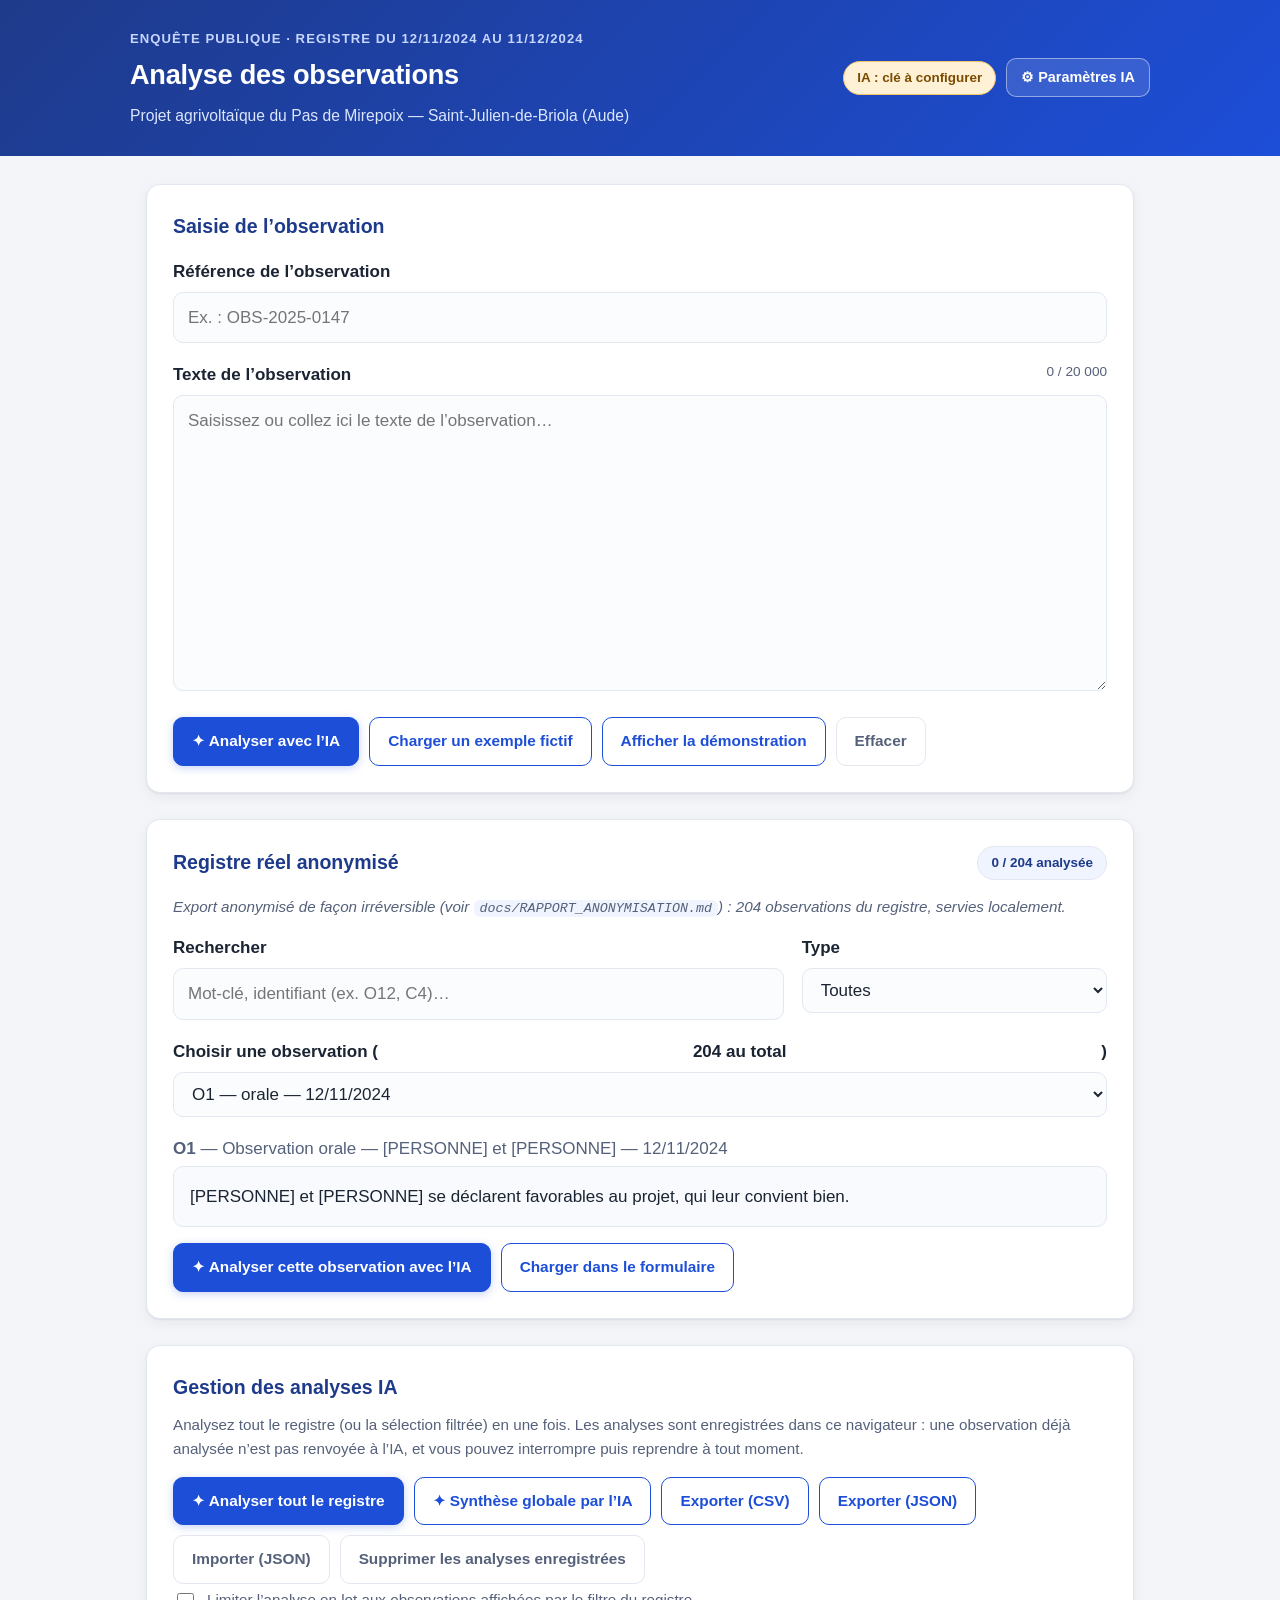
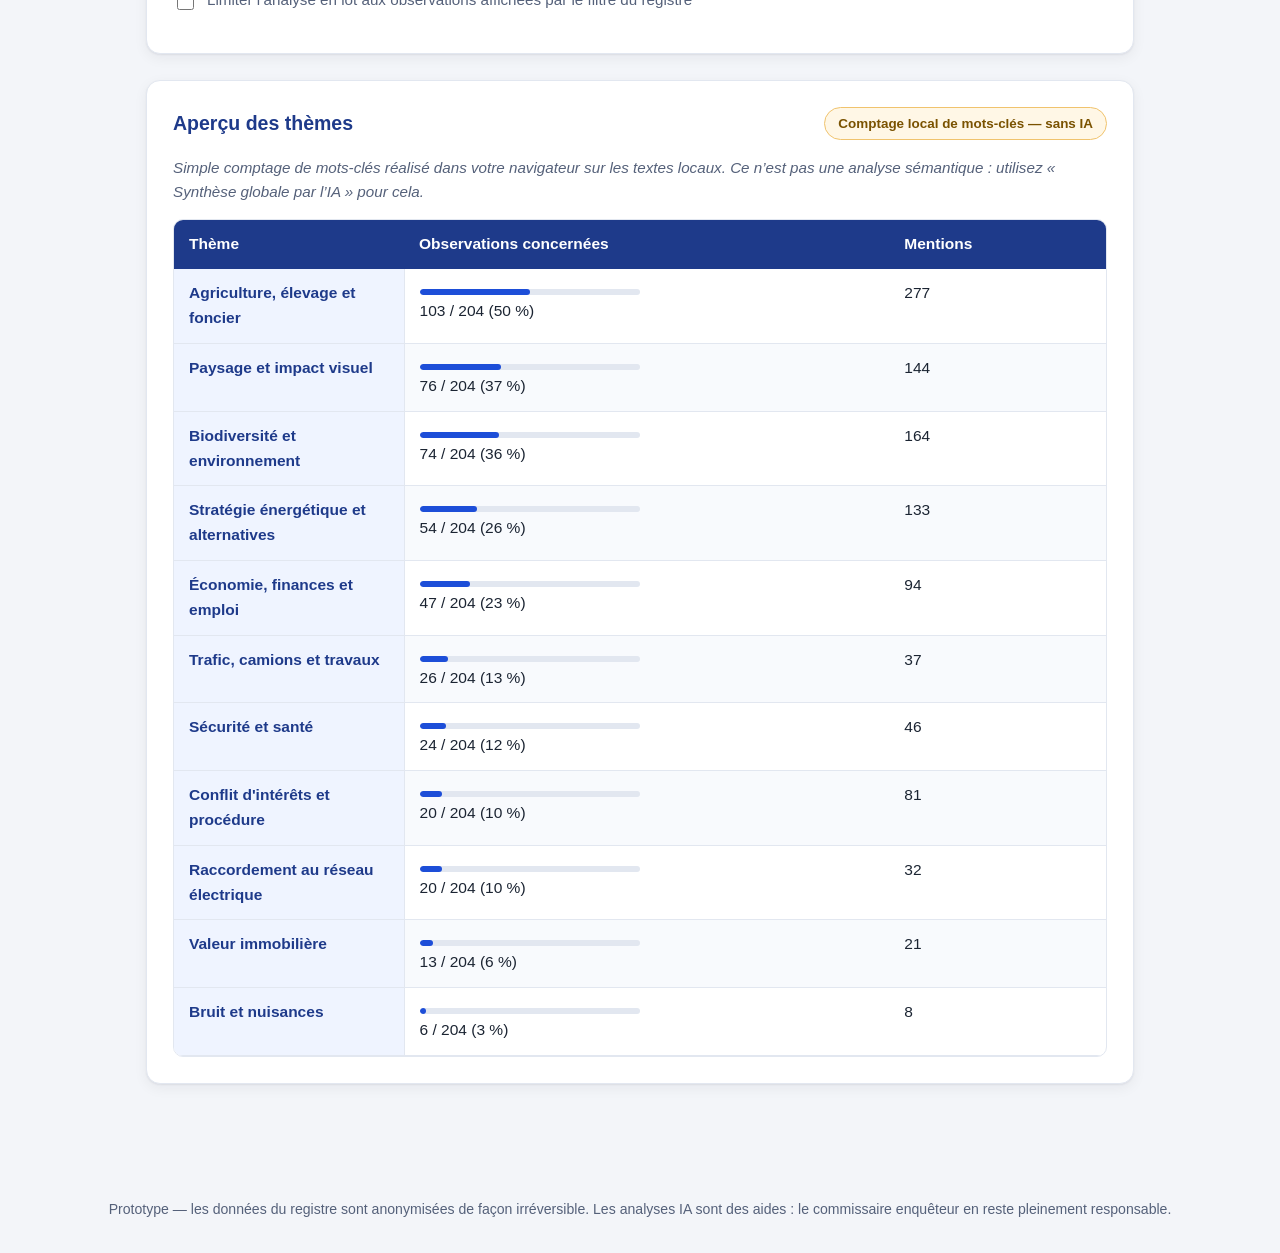
==== commit 54b747a0: "Analyse des observations v2 : IA dans le navigateur, gestion des analyses, données réparées - Analys" ====
--- a/analyse-observations/analyse-observations.html
+++ b/analyse-observations/analyse-observations.html
@@ -3,26 +3,62 @@
 <head>
   <meta charset="UTF-8">
   <meta name="viewport" content="width=device-width, initial-scale=1.0">
+  <meta name="color-scheme" content="light dark">
   <title>Analyse des observations — Enquête publique « Pas de Mirepoix »</title>
   <style>
 :root {
   --fond: #f3f5f9;
   --carte: #ffffff;
+  --champ: #fbfcfe;
   --texte: #1b2432;
   --texte-doux: #55617a;
   --bord: #e2e7f0;
   --primaire: #1d4ed8;
   --primaire-fonce: #1e3a8a;
   --primaire-trefond: #eff4ff;
+  --sur-primaire: #ffffff;
   --accent: #0f766e;
+  --accent-fond: #e7f6f3;
+  --accent-bord: #b5e0d8;
   --alerte-fond: #fff7e6;
   --alerte-bord: #f0c36d;
   --alerte-texte: #7a5200;
+  --danger: #b42318;
   --danger-fond: #fdecec;
   --danger-bord: #f0b4b4;
   --danger-texte: #8a1f1f;
+  --ligne-paire: #f8fafd;
+  --entete-tableau: #1e3a8a;
   --ombre: 0 1px 2px rgba(16, 24, 40, 0.06), 0 4px 14px rgba(16, 24, 40, 0.06);
   --rayon: 14px;
+}
+
+@media (prefers-color-scheme: dark) {
+  :root {
+    --fond: #0e131c;
+    --carte: #161d29;
+    --champ: #111723;
+    --texte: #e6ebf3;
+    --texte-doux: #9aa6bb;
+    --bord: #2a3446;
+    --primaire: #6c9bff;
+    --primaire-fonce: #a9c3ff;
+    --primaire-trefond: #1b2840;
+    --sur-primaire: #0b1220;
+    --accent: #5ad1bf;
+    --accent-fond: #12302c;
+    --accent-bord: #23574f;
+    --alerte-fond: #2c2312;
+    --alerte-bord: #6b5420;
+    --alerte-texte: #f2cf7f;
+    --danger: #ff8a80;
+    --danger-fond: #341a1a;
+    --danger-bord: #6e2e2e;
+    --danger-texte: #ffb4ab;
+    --ligne-paire: #131a25;
+    --entete-tableau: #22305a;
+    --ombre: 0 1px 2px rgba(0, 0, 0, 0.4);
+  }
 }
 
 * {
@@ -38,8 +74,40 @@
   background: var(--fond);
 }
 
+code {
+  background: var(--primaire-trefond);
+  padding: 1px 6px;
+  border-radius: 6px;
+  font-size: 0.88em;
+}
+
+.lien-evitement {
+  position: absolute;
+  left: -999px;
+  top: 8px;
+  background: var(--carte);
+  color: var(--primaire);
+  padding: 8px 14px;
+  border-radius: 8px;
+  z-index: 10;
+}
+
+.lien-evitement:focus {
+  left: 8px;
+}
+
+.visuellement-cache {
+  position: absolute;
+  width: 1px;
+  height: 1px;
+  overflow: hidden;
+  clip: rect(0 0 0 0);
+  white-space: nowrap;
+}
+
+/* ---------- En-tête ---------- */
 .entete {
-  background: linear-gradient(135deg, var(--primaire-fonce) 0%, var(--primaire) 100%);
+  background: linear-gradient(135deg, #1e3a8a 0%, #1d4ed8 100%);
   color: #ffffff;
   padding: 28px 20px;
 }
@@ -54,6 +122,13 @@
   flex-wrap: wrap;
 }
 
+.entete-actions {
+  display: flex;
+  align-items: center;
+  gap: 10px;
+  flex-wrap: wrap;
+}
+
 .sur-titre {
   margin: 0 0 4px;
   font-size: 0.82rem;
@@ -76,13 +151,27 @@
   font-size: 0.98rem;
 }
 
+button.bouton-entete {
+  background: rgba(255, 255, 255, 0.12);
+  color: #ffffff;
+  border: 1px solid rgba(255, 255, 255, 0.45);
+  padding: 7px 14px;
+  font-size: 0.9rem;
+}
+
+button.bouton-entete:hover:not(:disabled) {
+  background: rgba(255, 255, 255, 0.24);
+}
+
+/* ---------- Badges ---------- */
 .badge {
   display: inline-block;
-  padding: 6px 14px;
+  padding: 5px 13px;
   border-radius: 999px;
-  font-size: 0.85rem;
+  font-size: 0.84rem;
   font-weight: 600;
   white-space: nowrap;
+  margin: 0;
 }
 
 .badge-neutre {
@@ -91,6 +180,24 @@
   border: 1px solid rgba(255, 255, 255, 0.35);
 }
 
+.entete .badge-ok {
+  background: #dcfce7;
+  color: #14532d;
+  border: 1px solid #86efac;
+}
+
+.entete .badge-attention {
+  background: #fff1d6;
+  color: #7a4b00;
+  border: 1px solid #f5c26b;
+}
+
+.badge-neutre-clair {
+  background: var(--primaire-trefond);
+  color: var(--primaire-fonce);
+  border: 1px solid var(--bord);
+}
+
 .badge-demo {
   background: var(--alerte-fond);
   color: var(--alerte-texte);
@@ -98,15 +205,16 @@
 }
 
 .badge-ia {
-  background: #e7f6f3;
+  background: var(--accent-fond);
   color: var(--accent);
-  border: 1px solid #b5e0d8;
-}
-
+  border: 1px solid var(--accent-bord);
+}
+
+/* ---------- Mise en page ---------- */
 main {
   max-width: 1020px;
   margin: 0 auto;
-  padding: 28px 18px 56px;
+  padding: 28px 16px 56px;
 }
 
 .carte {
@@ -125,14 +233,53 @@
   font-weight: 700;
 }
 
+.carte-entete {
+  display: flex;
+  align-items: center;
+  justify-content: space-between;
+  gap: 12px;
+  flex-wrap: wrap;
+  margin-bottom: 10px;
+}
+
+.carte-entete h2,
+.carte-entete h3 {
+  margin: 0;
+}
+
+#parametres-ia {
+  border: 2px solid var(--primaire);
+}
+
+.grille-2,
+.grille-filtres {
+  display: grid;
+  grid-template-columns: 1fr 1fr;
+  gap: 0 18px;
+}
+
+.grille-filtres {
+  grid-template-columns: 2fr 1fr;
+}
+
+/* ---------- Champs ---------- */
 .champ {
   margin-bottom: 18px;
+  min-width: 0;
 }
 
 .champ label {
-  display: block;
+  display: flex;
+  justify-content: space-between;
+  gap: 8px;
   font-weight: 600;
   margin-bottom: 7px;
+}
+
+.compteur {
+  font-weight: 400;
+  font-size: 0.85rem;
+  color: var(--texte-doux);
 }
 
 .champ input,
@@ -140,10 +287,10 @@
 .champ select {
   width: 100%;
   font: inherit;
-  padding: 12px 14px;
+  padding: 11px 14px;
   border: 1.5px solid var(--bord);
   border-radius: 10px;
-  background: #fbfcfe;
+  background: var(--champ);
   color: var(--texte);
   transition: border-color 0.15s ease, box-shadow 0.15s ease;
 }
@@ -153,13 +300,38 @@
 .champ select:focus {
   outline: none;
   border-color: var(--primaire);
-  box-shadow: 0 0 0 3px rgba(29, 78, 216, 0.14);
-  background: #ffffff;
+  box-shadow: 0 0 0 3px rgba(29, 78, 216, 0.18);
 }
 
 .champ textarea {
   resize: vertical;
   min-height: 190px;
+}
+
+.champ-groupe {
+  display: flex;
+  gap: 8px;
+}
+
+.champ-groupe input {
+  flex: 1;
+}
+
+.case {
+  display: flex;
+  align-items: flex-start;
+  gap: 10px;
+  margin: 4px 0 14px;
+  color: var(--texte-doux);
+  font-size: 0.95rem;
+  cursor: pointer;
+}
+
+.case input {
+  margin-top: 5px;
+  width: 17px;
+  height: 17px;
+  accent-color: var(--primaire);
 }
 
 .avertissement {
@@ -178,28 +350,49 @@
   font-size: 0.92rem;
 }
 
-.aide code {
-  background: var(--primaire-trefond);
-  padding: 1px 6px;
-  border-radius: 6px;
-  font-size: 0.88em;
-}
-
+.retour {
+  margin: 14px 0 0;
+  padding: 10px 14px;
+  border-radius: 10px;
+  font-size: 0.95rem;
+  font-weight: 600;
+}
+
+.retour-ok {
+  background: var(--accent-fond);
+  color: var(--accent);
+  border: 1px solid var(--accent-bord);
+}
+
+.retour-attention,
+.retour-info {
+  background: var(--alerte-fond);
+  color: var(--alerte-texte);
+  border: 1px solid var(--alerte-bord);
+}
+
+.retour-erreur {
+  background: var(--danger-fond);
+  color: var(--danger-texte);
+  border: 1px solid var(--danger-bord);
+}
+
+/* ---------- Boutons ---------- */
 .boutons {
   display: flex;
   flex-wrap: wrap;
-  gap: 12px;
+  gap: 10px;
   margin-top: 6px;
 }
 
 button {
   font: inherit;
   font-weight: 600;
-  font-size: 0.98rem;
-  padding: 12px 20px;
+  font-size: 0.96rem;
+  padding: 11px 18px;
   border-radius: 10px;
   border: 1.5px solid var(--primaire);
-  background: #ffffff;
+  background: var(--carte);
   color: var(--primaire);
   cursor: pointer;
   transition: background 0.15s ease, transform 0.05s ease, box-shadow 0.15s ease;
@@ -213,15 +406,20 @@
   transform: translateY(1px);
 }
 
+button:focus-visible {
+  outline: 3px solid rgba(29, 78, 216, 0.45);
+  outline-offset: 2px;
+}
+
 button:disabled {
-  opacity: 0.55;
+  opacity: 0.6;
   cursor: not-allowed;
 }
 
 button.principal {
   background: var(--primaire);
-  color: #ffffff;
-  box-shadow: 0 2px 8px rgba(29, 78, 216, 0.28);
+  color: var(--sur-primaire);
+  box-shadow: 0 2px 8px rgba(29, 78, 216, 0.25);
 }
 
 button.principal:hover:not(:disabled) {
@@ -234,57 +432,97 @@
 }
 
 button.doux:hover:not(:disabled) {
-  background: #f6f8fb;
-}
-
-.resultats-entete {
-  display: flex;
-  align-items: center;
-  justify-content: space-between;
-  gap: 12px;
-  flex-wrap: wrap;
-  margin-bottom: 8px;
-}
-
-.resultats-entete h2 {
-  margin: 0;
-}
-
+  background: var(--ligne-paire);
+}
+
+button.danger {
+  border-color: var(--danger);
+  color: var(--danger);
+}
+
+button.danger:hover:not(:disabled) {
+  background: var(--danger-fond);
+}
+
+button.petit {
+  padding: 7px 13px;
+  font-size: 0.88rem;
+}
+
+button.chargement::before {
+  content: "";
+  display: inline-block;
+  width: 0.9em;
+  height: 0.9em;
+  margin-right: 8px;
+  vertical-align: -0.1em;
+  border: 2px solid currentColor;
+  border-right-color: transparent;
+  border-radius: 50%;
+  animation: tourner 0.8s linear infinite;
+}
+
+@keyframes tourner {
+  to {
+    transform: rotate(360deg);
+  }
+}
+
+.lien-action {
+  margin-left: 6px;
+}
+
+/* ---------- Tableaux ---------- */
 .note {
   color: var(--texte-doux);
   font-size: 0.95rem;
   font-style: italic;
 }
 
+.note-normale {
+  color: var(--texte-doux);
+  font-size: 0.95rem;
+  margin-top: 0;
+}
+
 .tableau-conteneur {
   overflow-x: auto;
   border: 1px solid var(--bord);
   border-radius: 10px;
+  margin-top: 8px;
+}
+
+#conteneur-lot {
+  max-height: 520px;
+  overflow-y: auto;
+  margin-top: 18px;
 }
 
 table {
   width: 100%;
   border-collapse: collapse;
-  font-size: 0.98rem;
+  font-size: 0.97rem;
 }
 
 th,
 td {
   border-bottom: 1px solid var(--bord);
-  padding: 13px 16px;
+  padding: 12px 15px;
   text-align: left;
   vertical-align: top;
 }
 
 thead th {
-  background: var(--primaire-fonce);
+  background: var(--entete-tableau);
   color: #ffffff;
   font-weight: 600;
   border-bottom: none;
+  position: sticky;
+  top: 0;
 }
 
 tbody tr:nth-child(even) {
-  background: #f8fafd;
+  background: var(--ligne-paire);
 }
 
 tbody th {
@@ -295,6 +533,62 @@
   border-right: 1px solid var(--bord);
 }
 
+.tableau-lot tbody th {
+  width: 120px;
+}
+
+.tableau-lot td:last-child {
+  width: 1%;
+  white-space: nowrap;
+}
+
+.pastille {
+  display: inline-block;
+  margin-top: 4px;
+  padding: 1px 8px;
+  border-radius: 999px;
+  font-size: 0.75rem;
+  font-weight: 600;
+  background: var(--ligne-paire);
+  color: var(--texte-doux);
+  border: 1px solid var(--bord);
+}
+
+.pastille-favorable {
+  background: var(--accent-fond);
+  color: var(--accent);
+  border-color: var(--accent-bord);
+}
+
+.pastille-défavorable {
+  background: var(--danger-fond);
+  color: var(--danger-texte);
+  border-color: var(--danger-bord);
+}
+
+.pastille-réservé {
+  background: var(--alerte-fond);
+  color: var(--alerte-texte);
+  border-color: var(--alerte-bord);
+}
+
+.jauge {
+  height: 6px;
+  background: var(--bord);
+  border-radius: 99px;
+  overflow: hidden;
+  margin: 8px 0 4px;
+  max-width: 220px;
+}
+
+.jauge span {
+  display: block;
+  height: 100%;
+  background: var(--primaire);
+  border-radius: 99px;
+}
+
+/* ---------- Messages, progression, synthèse ---------- */
 .message {
   background: var(--alerte-fond);
   border-color: var(--alerte-bord);
@@ -302,6 +596,59 @@
   color: var(--alerte-texte);
 }
 
+.progression {
+  margin-top: 16px;
+}
+
+.progression-barre {
+  height: 10px;
+  background: var(--bord);
+  border-radius: 99px;
+  overflow: hidden;
+}
+
+#progression-remplissage {
+  height: 100%;
+  width: 0;
+  background: linear-gradient(90deg, var(--primaire), var(--accent));
+  transition: width 0.3s ease;
+}
+
+#progression-texte {
+  margin: 8px 0 0;
+  font-size: 0.93rem;
+  color: var(--texte-doux);
+}
+
+.synthese {
+  margin-top: 20px;
+  padding: 20px;
+  border: 1px solid var(--accent-bord);
+  background: var(--accent-fond);
+  border-radius: 12px;
+}
+
+.synthese h3 {
+  color: var(--accent);
+  font-size: 1.1rem;
+}
+
+.synthese h4 {
+  margin: 18px 0 6px;
+  color: var(--primaire-fonce);
+}
+
+.synthese ul,
+.synthese ol {
+  margin: 0;
+  padding-left: 22px;
+}
+
+.synthese li {
+  margin-bottom: 6px;
+}
+
+/* ---------- Registre ---------- */
 .meta-observation {
   color: var(--texte-doux);
   margin-bottom: 4px;
@@ -313,7 +660,7 @@
 
 .texte-observation {
   white-space: pre-wrap;
-  background: #f8fafd;
+  background: var(--ligne-paire);
   border: 1px solid var(--bord);
   border-radius: 10px;
   padding: 16px;
@@ -322,6 +669,22 @@
   margin-bottom: 16px;
 }
 
+/* ---------- Toast & pied ---------- */
+.toast {
+  position: fixed;
+  left: 50%;
+  bottom: 24px;
+  transform: translateX(-50%);
+  background: #1b2432;
+  color: #ffffff;
+  padding: 10px 18px;
+  border-radius: 10px;
+  box-shadow: 0 6px 20px rgba(0, 0, 0, 0.25);
+  font-size: 0.93rem;
+  z-index: 20;
+  max-width: calc(100% - 32px);
+}
+
 .pied {
   text-align: center;
   color: var(--texte-doux);
@@ -334,8 +697,17 @@
     font-size: 16px;
   }
 
+  .entete h1 {
+    font-size: 1.4rem;
+  }
+
   .carte {
-    padding: 20px;
+    padding: 18px;
+  }
+
+  .grille-2,
+  .grille-filtres {
+    grid-template-columns: 1fr;
   }
 
   .boutons button {
@@ -344,12 +716,21 @@
 
   tbody th {
     width: auto;
+  }
+}
+
+@media (prefers-reduced-motion: reduce) {
+  * {
+    animation: none !important;
+    transition: none !important;
+    scroll-behavior: auto !important;
   }
 }
 
 </style>
 </head>
 <body>
+  <a class="lien-evitement" href="#contenu">Aller au contenu</a>
   <header class="entete">
     <div class="entete-interieur">
       <div class="entete-texte">
@@ -357,11 +738,55 @@
         <h1>Analyse des observations</h1>
         <p class="sous-titre">Projet agrivoltaïque du Pas de Mirepoix — Saint-Julien-de-Briola (Aude)</p>
       </div>
-      <span class="badge badge-neutre" id="badge-ia">IA : vérification…</span>
+      <div class="entete-actions">
+        <span class="badge badge-neutre" id="badge-ia" role="status">IA : vérification…</span>
+        <button type="button" id="btn-parametres" class="bouton-entete" aria-controls="parametres-ia" aria-expanded="false">⚙ Paramètres IA</button>
+      </div>
     </div>
   </header>
 
-  <main>
+  <main id="contenu">
+    <!-- Paramètres IA -->
+    <section class="carte" id="parametres-ia" hidden aria-labelledby="titre-parametres">
+      <div class="carte-entete">
+        <h2 id="titre-parametres">Paramètres de l’analyse IA (Mistral)</h2>
+        <button type="button" class="doux petit" id="btn-fermer-parametres">Fermer</button>
+      </div>
+      <p class="note-normale" id="etat-serveur"></p>
+      <div class="grille-2">
+        <div class="champ">
+          <label for="cle-api">Clé API Mistral</label>
+          <div class="champ-groupe">
+            <input type="password" id="cle-api" autocomplete="off" spellcheck="false" placeholder="Collez votre clé (console.mistral.ai → API Keys)">
+            <button type="button" class="doux petit" id="btn-voir-cle" aria-pressed="false">Afficher</button>
+          </div>
+        </div>
+        <div class="champ">
+          <label for="modele">Modèle</label>
+          <select id="modele">
+            <option value="mistral-small-latest">mistral-small-latest (rapide, économique)</option>
+            <option value="mistral-medium-latest">mistral-medium-latest (équilibré)</option>
+            <option value="mistral-large-latest">mistral-large-latest (le plus précis)</option>
+          </select>
+        </div>
+      </div>
+      <label class="case">
+        <input type="checkbox" id="memoriser-cle">
+        Mémoriser la clé sur cet appareil (sinon elle est oubliée à la fermeture de l’onglet)
+      </label>
+      <div class="boutons">
+        <button type="button" id="btn-enregistrer-cle" class="principal">Enregistrer et tester</button>
+        <button type="button" id="btn-oublier-cle" class="doux">Oublier la clé</button>
+      </div>
+      <p id="retour-parametres" class="retour" hidden role="status"></p>
+      <p class="aide">
+        La clé reste dans votre navigateur et n’est envoyée qu’à <code>api.mistral.ai</code>, uniquement lors d’une analyse.
+        Seul le texte de l’observation (déjà anonymisé pour le registre) est transmis. Si le serveur local
+        (<code>node serveur/server.js</code>) est lancé avec <code>MISTRAL_API_KEY</code>, il est utilisé en priorité et aucune clé n’est nécessaire ici.
+      </p>
+    </section>
+
+    <!-- Saisie -->
     <section class="carte" aria-labelledby="titre-saisie">
       <h2 id="titre-saisie">Saisie de l’observation</h2>
 
@@ -371,28 +796,27 @@
       </div>
 
       <div class="champ">
-        <label for="texte">Texte de l’observation</label>
-        <textarea id="texte" name="texte" rows="10" placeholder="Saisissez ou collez ici le texte de l’observation…"></textarea>
+        <label for="texte">Texte de l’observation <span class="compteur" id="compteur-texte">0 / 20 000</span></label>
+        <textarea id="texte" name="texte" rows="10" maxlength="20000" placeholder="Saisissez ou collez ici le texte de l’observation…"></textarea>
         <p id="avertissement-modification" class="avertissement" hidden>
-          Le texte a été modifié : le tableau préparé affiché correspond à l’exemple fictif, pas à ce nouveau texte. La démonstration n’effectue aucune analyse par IA — utilisez « Analyser avec l’IA » pour un vrai texte.
+          Le texte a été modifié : le tableau préparé correspond à l’exemple fictif, pas à ce nouveau texte.
+          Utilisez « Analyser avec l’IA » pour obtenir une analyse de ce texte.
         </p>
       </div>
 
       <div class="boutons">
+        <button type="button" id="btn-ia" class="principal">✦ Analyser avec l’IA</button>
         <button type="button" id="btn-exemple">Charger un exemple fictif</button>
         <button type="button" id="btn-demo">Afficher la démonstration</button>
-        <button type="button" id="btn-ia" class="principal">Analyser avec l’IA</button>
         <button type="button" id="btn-effacer" class="doux">Effacer</button>
       </div>
-      <p class="aide" id="aide-ia" hidden>
-        L’analyse IA passe par un petit serveur local (<code>node serveur/server.js</code>) : la clé
-        <code>MISTRAL_API_KEY</code> reste côté serveur et n’est jamais envoyée au navigateur. Sur un hébergement
-        statique (GitHub Pages), seule la démonstration est disponible.
-      </p>
     </section>
 
+    <section id="message" class="carte message" hidden role="alert"></section>
+
+    <!-- Résultat -->
     <section id="resultats" class="carte" hidden aria-labelledby="titre-resultats">
-      <div class="resultats-entete">
+      <div class="carte-entete">
         <h2 id="titre-resultats">Résultat</h2>
         <span id="bandeau-resultats" class="badge"></span>
       </div>
@@ -408,16 +832,40 @@
           <tbody id="corps-tableau"></tbody>
         </table>
       </div>
+      <div class="boutons" id="actions-resultat">
+        <button type="button" id="btn-copier" class="petit">Copier le tableau</button>
+        <button type="button" id="btn-export-un" class="petit">Télécharger (CSV)</button>
+        <button type="button" id="btn-relancer" class="petit doux">Relancer l’analyse IA</button>
+      </div>
     </section>
 
-    <section id="message" class="carte message" hidden role="status"></section>
-
+    <!-- Registre -->
     <section class="carte" aria-labelledby="titre-registre">
-      <h2 id="titre-registre">Registre réel anonymisé</h2>
-      <p class="badge badge-demo">Démonstration — aucune analyse par IA effectuée</p>
-      <p class="note">Export anonymisé de façon irréversible (voir <code>docs/RAPPORT_ANONYMISATION.md</code>) : 204 observations du registre, servies localement. Rien n’est envoyé sur le réseau par la page.</p>
+      <div class="carte-entete">
+        <h2 id="titre-registre">Registre réel anonymisé</h2>
+        <span class="badge badge-neutre-clair" id="badge-avancement">0 analysée</span>
+      </div>
+      <p class="note">Export anonymisé de façon irréversible (voir <code>docs/RAPPORT_ANONYMISATION.md</code>) : <span id="nb-observations-texte">204</span> observations du registre, servies localement.</p>
+
+      <div class="grille-filtres">
+        <div class="champ">
+          <label for="filtre-registre">Rechercher</label>
+          <input type="search" id="filtre-registre" placeholder="Mot-clé, identifiant (ex. O12, C4)…" autocomplete="off">
+        </div>
+        <div class="champ">
+          <label for="filtre-type">Type</label>
+          <select id="filtre-type">
+            <option value="">Toutes</option>
+            <option value="orale">Observations orales</option>
+            <option value="ecrite">Contributions écrites</option>
+            <option value="analysee">Déjà analysées par l’IA</option>
+            <option value="non-analysee">Pas encore analysées</option>
+          </select>
+        </div>
+      </div>
+
       <div class="champ">
-        <label for="liste-observations">Choisir une observation (<span id="nb-observations"></span> au total)</label>
+        <label for="liste-observations">Choisir une observation (<span id="nb-observations"></span>)</label>
         <select id="liste-observations"></select>
       </div>
       <div id="detail-observation" hidden>
@@ -425,15 +873,75 @@
         <p id="detail-objet" class="objet-observation"></p>
         <div id="detail-texte" class="texte-observation"></div>
         <div class="boutons">
-          <button type="button" id="btn-charger-observation" class="principal">Charger cette observation dans le formulaire</button>
+          <button type="button" id="btn-analyser-observation" class="principal">✦ Analyser cette observation avec l’IA</button>
+          <button type="button" id="btn-voir-analyse" hidden>Voir l’analyse enregistrée</button>
+          <button type="button" id="btn-charger-observation">Charger dans le formulaire</button>
         </div>
       </div>
     </section>
 
+    <!-- Analyse en lot -->
+    <section class="carte" aria-labelledby="titre-lot">
+      <div class="carte-entete">
+        <h2 id="titre-lot">Gestion des analyses IA</h2>
+      </div>
+      <p class="note-normale">
+        Analysez tout le registre (ou la sélection filtrée) en une fois. Les analyses sont enregistrées dans ce navigateur :
+        une observation déjà analysée n’est pas renvoyée à l’IA, et vous pouvez interrompre puis reprendre à tout moment.
+      </p>
+      <div class="boutons">
+        <button type="button" id="btn-lot" class="principal">✦ Analyser les observations restantes</button>
+        <button type="button" id="btn-lot-stop" class="danger" hidden>■ Interrompre</button>
+        <button type="button" id="btn-synthese">✦ Synthèse globale par l’IA</button>
+        <button type="button" id="btn-export-csv">Exporter (CSV)</button>
+        <button type="button" id="btn-export-json">Exporter (JSON)</button>
+        <button type="button" id="btn-import-json" class="doux">Importer (JSON)</button>
+        <input type="file" id="fichier-import" accept="application/json,.json" hidden>
+        <button type="button" id="btn-vider" class="doux">Supprimer les analyses enregistrées</button>
+      </div>
+      <label class="case">
+        <input type="checkbox" id="lot-filtre">
+        Limiter l’analyse en lot aux observations affichées par le filtre du registre
+      </label>
+
+      <div id="progression" class="progression" hidden>
+        <div class="progression-barre"><div id="progression-remplissage"></div></div>
+        <p id="progression-texte" role="status"></p>
+      </div>
+
+      <div id="synthese-globale" class="synthese" hidden>
+        <div class="carte-entete">
+          <h3>Synthèse globale</h3>
+          <span class="badge badge-ia">IA — à vérifier par le commissaire enquêteur</span>
+        </div>
+        <div id="synthese-contenu"></div>
+        <div class="boutons">
+          <button type="button" id="btn-copier-synthese" class="petit">Copier la synthèse</button>
+        </div>
+      </div>
+
+      <div class="tableau-conteneur" id="conteneur-lot" hidden>
+        <table class="tableau-lot">
+          <thead>
+            <tr>
+              <th scope="col">Réf.</th>
+              <th scope="col">Thèmes</th>
+              <th scope="col">Synthèse neutre</th>
+              <th scope="col"><span class="visuellement-cache">Action</span></th>
+            </tr>
+          </thead>
+          <tbody id="corps-lot"></tbody>
+        </table>
+      </div>
+    </section>
+
+    <!-- Thèmes -->
     <section class="carte" aria-labelledby="titre-themes">
-      <h2 id="titre-themes">Aperçu des thèmes</h2>
-      <p class="badge badge-demo">Comptage local de mots-clés — aucune analyse par IA effectuée</p>
-      <p class="note">Simple comptage de mots-clés réalisé dans votre navigateur sur les textes locaux. Ce n’est pas une analyse sémantique.</p>
+      <div class="carte-entete">
+        <h2 id="titre-themes">Aperçu des thèmes</h2>
+        <span class="badge badge-demo">Comptage local de mots-clés — sans IA</span>
+      </div>
+      <p class="note">Simple comptage de mots-clés réalisé dans votre navigateur sur les textes locaux. Ce n’est pas une analyse sémantique : utilisez « Synthèse globale par l’IA » pour cela.</p>
       <div class="tableau-conteneur">
         <table>
           <thead>
@@ -449,8 +957,10 @@
     </section>
   </main>
 
+  <div id="toast" class="toast" role="status" aria-live="polite" hidden></div>
+
   <footer class="pied">
-    <p>Prototype local — les données du registre sont anonymisées de façon irréversible ; aucune donnée n’est enregistrée par la page.</p>
+    <p>Prototype — les données du registre sont anonymisées de façon irréversible. Les analyses IA sont des aides : le commissaire enquêteur en reste pleinement responsable.</p>
   </footer>
 
   <script>
@@ -479,7 +989,7 @@
    "auteur": "[PERSONNE] [NOM]",
    "permanence": "1) Première permanence le 12/11/2024 :",
    "date": "12/11/2024",
-   "texte": "Le paysage du village va être défiguré car le village est en hauteur et a un point de vue plongeant sur la zone du projet. Le paysage de Saint Julien de Briola est très vallonné et bucolique, les habitants actuels sont venus rechercher cette qualité de la nature, les panneaux photovoltaïques vont transformer et dégrader le paysage. Les haies qui sont prévues pour asquer les panneaux photovoltaïques sont excessivement petites et leur pousse sera beaucoup trop longue pour asquer rapidement le parc photovoltaïque.",
+   "texte": "Le paysage du village va être défiguré car le village est en hauteur et a un point de vue plongeant sur la zone du projet. Le paysage de Saint Julien de Briola est très vallonné et bucolique, les habitants actuels sont venus rechercher cette qualité de la nature, les panneaux photovoltaïques vont transformer et dégrader le paysage. Les haies qui sont prévues pour masquer les panneaux photovoltaïques sont excessivement petites et leur pousse sera beaucoup trop longue pour masquer rapidement le parc photovoltaïque.",
    "contexte": ""
   },
   {
@@ -488,7 +998,7 @@
    "auteur": "[PERSONNE] [NOM]",
    "permanence": "1) Première permanence le 12/11/2024 :",
    "date": "12/11/2024",
-   "texte": "la valeur des aisons va être diminuée par la présence de cette dégradation de l'environnement visuel. Cette dévaluation immobilière est préjudiciable pour tous les propriétaires. Dans le village, toute la série des aisons qui ont une vue sur la vallée va donc être impactée par cette dévaluation.",
+   "texte": "la valeur des maisons va être diminuée par la présence de cette dégradation de l'environnement visuel. Cette dévaluation immobilière est préjudiciable pour tous les propriétaires. Dans le village, toute la série des maisons qui ont une vue sur la vallée va donc être impactée par cette dévaluation.",
    "contexte": ""
   },
   {
@@ -497,7 +1007,7 @@
    "auteur": "[PERSONNE] [NOM]",
    "permanence": "1) Première permanence le 12/11/2024 :",
    "date": "12/11/2024",
-   "texte": "les nombreux camions nécessaires pour la création de ce chantier vont perturber pendant de longs ois le trafic sur les routes très étroites (un seul véhicule passant à la fois) qui entourent Saint Julien de Briola. De plus, il est probable que ces nombreux camions dégradent les chaussées : qu'est-ce qu'il est prévu pour la remise en état ?",
+   "texte": "les nombreux camions nécessaires pour la création de ce chantier vont perturber pendant de longs mois le trafic sur les routes très étroites (un seul véhicule passant à la fois) qui entourent Saint Julien de Briola. De plus, il est probable que ces nombreux camions dégradent les chaussées : qu'est-ce qu'il est prévu pour la remise en état ?",
    "contexte": ""
   },
   {
@@ -506,7 +1016,7 @@
    "auteur": "[PERSONNE] [NOM]",
    "permanence": "1) Première permanence le 12/11/2024 :",
    "date": "12/11/2024",
-   "texte": "De plus ce trafic va être très bruyant, alors que le principal intérêt du village et justement d'être à l'écart des grandes routes et particulièrement silencieux. La traversée du village ême est très complexe étant donnée l'étroitesse et le profil de la rue principale.",
+   "texte": "De plus ce trafic va être très bruyant, alors que le principal intérêt du village et justement d'être à l'écart des grandes routes et particulièrement silencieux. La traversée du village même est très complexe étant donnée l'étroitesse et le profil de la rue principale.",
    "contexte": ""
   },
   {
@@ -515,7 +1025,7 @@
    "auteur": "[PERSONNE] [NOM]",
    "permanence": "1) Première permanence le 12/11/2024 :",
    "date": "12/11/2024",
-   "texte": "lors de es nombreuses promenades autour de Saint Julien de Briola, j'ai constaté la présence du busard cendré. J'ai lu dans le dossier les impacts négatifs concernant autant les habitats que les zones de nidification. ême si les périodes de fauche sont retardées sur les prairies concernées par le projet, le busard cendré sera perturbé dans ses périodes de chasse, ce que je n'accepte pas.",
+   "texte": "lors de mes nombreuses promenades autour de Saint Julien de Briola, j'ai constaté la présence du busard cendré. J'ai lu dans le dossier les impacts négatifs concernant autant les habitats que les zones de nidification. Même si les périodes de fauche sont retardées sur les prairies concernées par le projet, le busard cendré sera perturbé dans ses périodes de chasse, ce que je n'accepte pas.",
    "contexte": ""
   },
   {
@@ -533,7 +1043,7 @@
    "auteur": "[PERSONNE]",
    "permanence": "1) Première permanence le 12/11/2024 :",
    "date": "12/11/2024",
-   "texte": "les prairies qui sont concernées par le projet sont incultes car de auvaise qualité agronomique, et on ne peut pas espérer les utiliser ieux.",
+   "texte": "les prairies qui sont concernées par le projet sont incultes car de mauvaise qualité agronomique, et on ne peut pas espérer les utiliser mieux.",
    "contexte": ""
   },
   {
@@ -560,7 +1070,7 @@
    "auteur": "[PERSONNE]",
    "permanence": "1) Première permanence le 12/11/2024 :",
    "date": "12/11/2024",
-   "texte": "je considère que la zone du parc photovoltaïque sera peu visible depuis les aisons du village de Saint Julien de Briola, hormis depuis une aison, et seulement depuis une petite fenêtre en hauteur qui correspond à une salle de bains. Ce qui est un impact visuel très faible.",
+   "texte": "je considère que la zone du parc photovoltaïque sera peu visible depuis les maisons du village de Saint Julien de Briola, hormis depuis une maison, et seulement depuis une petite fenêtre en hauteur qui correspond à une salle de bains. Ce qui est un impact visuel très faible.",
    "contexte": ""
   },
   {
@@ -569,7 +1079,7 @@
    "auteur": "[PERSONNE]",
    "permanence": "1) Première permanence le 12/11/2024 :",
    "date": "12/11/2024",
-   "texte": "concernant l’impact visuel paysager, la haie qui est prévue le long de la route principale asquera bien les panneaux.",
+   "texte": "concernant l’impact visuel paysager, la haie qui est prévue le long de la route principale masquera bien les panneaux.",
    "contexte": ""
   },
   {
@@ -578,7 +1088,7 @@
    "auteur": "[PERSONNE]",
    "permanence": "1) Première permanence le 12/11/2024 :",
    "date": "12/11/2024",
-   "texte": "en tant qu’habitant de Saint Julien de Briola, je considère que les taxes que la commune va recevoir permettront un apport financier très intéressant, au bénéfice de l’ensemble des administrés de la commune. Cet aspect collectif e semble un avantage très important.",
+   "texte": "en tant qu’habitant de Saint Julien de Briola, je considère que les taxes que la commune va recevoir permettront un apport financier très intéressant, au bénéfice de l’ensemble des administrés de la commune. Cet aspect collectif me semble un avantage très important.",
    "contexte": ""
   },
   {
@@ -587,7 +1097,7 @@
    "auteur": "[PERSONNE]",
    "permanence": "2) Deuxième permanence le 21/11/2024 :",
    "date": "21/11/2024",
-   "texte": "concernant la justification économique pour l’agriculteur, le projet actuel devait lui bénéficier en compensation d’une aide agricole qui lui avait été retirée. Or, la presse a bien diffusé la victoire de l’agriculteur après un procès, et donc il bénéficie aintenant de cette aide initiale. Ce qui rend caduque la justification première.",
+   "texte": "concernant la justification économique pour l’agriculteur, le projet actuel devait lui bénéficier en compensation d’une aide agricole qui lui avait été retirée. Or, la presse a bien diffusé la victoire de l’agriculteur après un procès, et donc il bénéficie maintenant de cette aide initiale. Ce qui rend caduque la justification première.",
    "contexte": ""
   },
   {
@@ -596,7 +1106,7 @@
    "auteur": "[PERSONNE]",
    "permanence": "2) Deuxième permanence le 21/11/2024 :",
    "date": "21/11/2024",
-   "texte": "son expérience de gardien de vaches dans sa jeunesse lui permet d’affirmer que les vaches préfèrent les zones où l’herbe pousse le ieux au printemps et l’automne : les terrains exposés à la pluie et au soleil et surtout pas à l’ombre des arbres. Donc certainement pas sur les terrains situés sous les panneaux photovoltaïques qui anqueront de soleil et d’eau.",
+   "texte": "son expérience de gardien de vaches dans sa jeunesse lui permet d’affirmer que les vaches préfèrent les zones où l’herbe pousse le mieux au printemps et l’automne : les terrains exposés à la pluie et au soleil et surtout pas à l’ombre des arbres. Donc certainement pas sur les terrains situés sous les panneaux photovoltaïques qui manqueront de soleil et d’eau.",
    "contexte": ""
   },
   {
@@ -623,7 +1133,7 @@
    "auteur": "[PERSONNE]",
    "permanence": "2) Deuxième permanence le 21/11/2024 :",
    "date": "21/11/2024",
-   "texte": "cette implantation avait été imaginée pour compenser la perte de revenus de l’éleveur consécutive au déclassement de ses terres. aintenant cela n’a plus de raison d’être.\n\n\nPour quelqu'un qui a gardé des vaches dans son enfance (comme oi) l'ombre des panneaux solaires relève de la plaisanterie.",
+   "texte": "cette implantation avait été imaginée pour compenser la perte de revenus de l’éleveur consécutive au déclassement de ses terres. Maintenant cela n’a plus de raison d’être.\n\n\nPour quelqu'un qui a gardé des vaches dans son enfance (comme moi) l'ombre des panneaux solaires relève de la plaisanterie.",
    "contexte": ""
   },
   {
@@ -632,7 +1142,7 @@
    "auteur": "[PERSONNE]",
    "permanence": "2) Deuxième permanence le 21/11/2024 :",
    "date": "21/11/2024",
-   "texte": "Dans la demande du projet par la airie il y a conflit d'intérêt car l'éleveur concerné est aussi l'adjoint au aire.",
+   "texte": "Dans la demande du projet par la mairie il y a conflit d'intérêt car l'éleveur concerné est aussi l'[FONCTION].",
    "contexte": ""
   },
   {
@@ -641,7 +1151,7 @@
    "auteur": "[PERSONNE]",
    "permanence": "2) Deuxième permanence le 21/11/2024 :",
    "date": "21/11/2024",
-   "texte": "dans la présentation du projet d'implantation les photos aériennes ne ontrent que le site. Or, il suffit de regarder sur Internet pouvoir que l'impact visuel des panneaux touche plus d'un tiers nord-est du village, soit au oins quatre dépendances ou habitations et le oulin. Qu'adviendra-t-il de la dévaluation de toutes ses propriétés ?",
+   "texte": "dans la présentation du projet d'implantation les photos aériennes ne montrent que le site. Or, il suffit de regarder sur Internet pouvoir que l'impact visuel des panneaux touche plus d'un tiers nord-est du village, soit au moins quatre dépendances ou habitations et le moulin. Qu'adviendra-t-il de la dévaluation de toutes ses propriétés ?",
    "contexte": ""
   },
   {
@@ -650,7 +1160,7 @@
    "auteur": "[PERSONNE]",
    "permanence": "2) Deuxième permanence le 21/11/2024 :",
    "date": "21/11/2024",
-   "texte": "à propos du oulin (qui est le plus exposé) il s'agit d'un très ancien édifice, dans a famille depuis plusieurs generations Vu son état de conservation, j'ai présenté un dossier préalable pour demander l'inscription à l'inventaire des onuments historiques.",
+   "texte": "à propos du Moulin (qui est le plus exposé) il s'agit d'un très ancien édifice, dans ma famille depuis plusieurs generations Vu son état de conservation, j'ai présenté un dossier préalable pour demander l'inscription à l'inventaire des monuments historiques.",
    "contexte": ""
   },
   {
@@ -668,7 +1178,7 @@
    "auteur": "[PERSONNE] et [PERSONNE]",
    "permanence": "2) Deuxième permanence le 21/11/2024 :",
    "date": "21/11/2024",
-   "texte": "elle fait remarquer l'éloignement du poste source qui se trouve à 15km, a irepoix, sachant que les deux autres postes source potentiels situés à Bram et Castelnaudary sont encore plus éloignés. Elle trouve anormal d'éventrer les trottoirs de irepoix pour ce raccordement. Elle considère que les panneaux photovoltaïques pourraient être installés beaucoup plus près de irepoix afin d'éviter ces travaux inutiles et déraisonnables sur un parcours trop long et pouvant engendrer des dégâts écologiques par ses tranchées.",
+   "texte": "elle fait remarquer l'éloignement du poste source qui se trouve à 15km, a Mirepoix, sachant que les deux autres postes source potentiels situés à Bram et Castelnaudary sont encore plus éloignés. Elle trouve anormal d'éventrer les trottoirs de Mirepoix pour ce raccordement. Elle considère que les panneaux photovoltaïques pourraient être installés beaucoup plus près de Mirepoix afin d'éviter ces travaux inutiles et déraisonnables sur un parcours trop long et pouvant engendrer des dégâts écologiques par ses tranchées.",
    "contexte": ""
   },
   {
@@ -686,7 +1196,7 @@
    "auteur": "[PERSONNE] et [PERSONNE]",
    "permanence": "2) Deuxième permanence le 21/11/2024 :",
    "date": "21/11/2024",
-   "texte": "elle fait remarquer que la charte de la communauté de communes de alepère est bafouée sur au oins 3 points :\n\n- ne pas anthropiser excessivement les terres agricoles,\n- réaliser des projets en toute transparence des habitants,\n- utualiser et répartir les retombées économiques des projets.",
+   "texte": "elle fait remarquer que la charte de la communauté de communes de Malepère est bafouée sur au moins 3 points :\n\n- ne pas anthropiser excessivement les terres agricoles,\n- réaliser des projets en toute transparence des habitants,\n- mutualiser et répartir les retombées économiques des projets.",
    "contexte": ""
   },
   {
@@ -704,7 +1214,7 @@
    "auteur": "[PERSONNE] et [PERSONNE]",
    "permanence": "2) Deuxième permanence le 21/11/2024 :",
    "date": "21/11/2024",
-   "texte": "elle se sent concernée par la transmission du patrimoine réalisé par les générations précédentes, et elle engage beaucoup d’efforts pour le aintenir en bon état.",
+   "texte": "elle se sent concernée par la transmission du patrimoine réalisé par les générations précédentes, et elle engage beaucoup d’efforts pour le maintenir en bon état.",
    "contexte": ""
   },
   {
@@ -722,7 +1232,7 @@
    "auteur": "[PERSONNE] et [PERSONNE]",
    "permanence": "2) Deuxième permanence le 21/11/2024 :",
    "date": "21/11/2024",
-   "texte": "concernant la utualisation de la communauté de communes, les retombées économiques ont créé de fortes dissensions entre les propriétaires qui pourraient bénéficier de la anne financière par rapport à ceux qui en sont exclus. Ce sont souvent les personnes socialement favorisées, bien informés, bien placées, plus combatives qui en bénéficient.\n\nElle rappelle qu’à la campagne la valeur « travail » est saluée et respectée, contrairement à la position de « rentier ». La cohésion sociale et le bien vivre ensemble sont très perturbés, allant jusqu’à déclencher parfois de la haine. Ces projets sont source de dissensions autrefois inconnues.",
+   "texte": "concernant la mutualisation de la communauté de communes, les retombées économiques ont créé de fortes dissensions entre les propriétaires qui pourraient bénéficier de la manne financière par rapport à ceux qui en sont exclus. Ce sont souvent les personnes socialement favorisées, bien informés, bien placées, plus combatives qui en bénéficient.\n\nElle rappelle qu’à la campagne la valeur « travail » est saluée et respectée, contrairement à la position de « rentier ». La cohésion sociale et le bien vivre ensemble sont très perturbés, allant jusqu’à déclencher parfois de la haine. Ces projets sont source de dissensions autrefois inconnues.",
    "contexte": ""
   },
   {
@@ -740,7 +1250,7 @@
    "auteur": "[PERSONNE] et [PERSONNE]",
    "permanence": "2) Deuxième permanence le 21/11/2024 :",
    "date": "21/11/2024",
-   "texte": "elle rappelle la proposition faite lors de la première réunion publique à la airie : répartir des poteaux équipés de fanions sur l’ensemble de la zone enfin que la population se rende clairement compte de la superficie du projet. Le aître d’ouvrage a effectivement accepté cette proposition, sans jamais la ettre en pratique. Ce qui ontre le peu de fiabilité du O.",
+   "texte": "elle rappelle la proposition faite lors de la première réunion publique à la mairie : répartir des poteaux équipés de fanions sur l’ensemble de la zone enfin que la population se rende clairement compte de la superficie du projet. Le maître d’ouvrage a effectivement accepté cette proposition, sans jamais la mettre en pratique. Ce qui montre le peu de fiabilité du MO.",
    "contexte": ""
   },
   {
@@ -749,7 +1259,7 @@
    "auteur": "[PERSONNE] et [PERSONNE]",
    "permanence": "2) Deuxième permanence le 21/11/2024 :",
    "date": "21/11/2024",
-   "texte": "le risque d’incendie tel qu’il est expliqué dans l’étude d’impact environnemental page 214 et 221 devrait être limité grâce aux obligations légales de débroussaillement (OLD). Elle rappelle que le 23 septembre 2018, un feu très important a eu lieu par suite des travaux de débroussaillement dû à un simple choc de étal sur les pierres, entraînant la nécessité de l’intervention d’avions Canadair pour éteindre le feu dans cette zone boisée et reculée des axes principaux de circulation.\n\nEn l’occurrence, les zones soumises à OLD concernent deux champs cultivés en luzerne qui sont coupés deux à trois fois par an. Si cette coupe OLD se réalise, cela représente une forte perte de gain pour son exploitation. De plus, la zone OLD inclut une petite forêt de feuillus qu’il faudrait carrément raser, ce qu’elle refuse catégoriquement. Enfin une troisième OLD zone jouxte un bosquet sur le côté ouest du projet, et ce bosquet est lui-ême attenant à une pinède de 11 hectares incluant des collines d’herbes sèches, particulièrement sensibles à la oindre étincelle.",
+   "texte": "le risque d’incendie tel qu’il est expliqué dans l’étude d’impact environnemental page 214 et 221 devrait être limité grâce aux obligations légales de débroussaillement (OLD). Elle rappelle que le 23 septembre 2018, un feu très important a eu lieu par suite des travaux de débroussaillement dû à un simple choc de métal sur les pierres, entraînant la nécessité de l’intervention d’avions Canadair pour éteindre le feu dans cette zone boisée et reculée des axes principaux de circulation.\n\nEn l’occurrence, les zones soumises à OLD concernent deux champs cultivés en luzerne qui sont coupés deux à trois fois par an. Si cette coupe OLD se réalise, cela représente une forte perte de gain pour son exploitation. De plus, la zone OLD inclut une petite forêt de feuillus qu’il faudrait carrément raser, ce qu’elle refuse catégoriquement. Enfin une troisième OLD zone jouxte un bosquet sur le côté ouest du projet, et ce bosquet est lui-même attenant à une pinède de 11 hectares incluant des collines d’herbes sèches, particulièrement sensibles à la moindre étincelle.",
    "contexte": ""
   },
   {
@@ -758,7 +1268,7 @@
    "auteur": "[PERSONNE] et [PERSONNE]",
    "permanence": "2) Deuxième permanence le 21/11/2024 :",
    "date": "21/11/2024",
-   "texte": "concernant les oyens de lutte contre le feu, la réserve de 120 ³ prévue et très insuffisante en volume, est située beaucoup trop loin des zones de risques de feu.",
+   "texte": "concernant les moyens de lutte contre le feu, la réserve de 120 m³ prévue et très insuffisante en volume, est située beaucoup trop loin des zones de risques de feu.",
    "contexte": ""
   },
   {
@@ -767,7 +1277,7 @@
    "auteur": "[PERSONNE] et [PERSONNE]",
    "permanence": "2) Deuxième permanence le 21/11/2024 :",
    "date": "21/11/2024",
-   "texte": "concernant la fiscalité des parcelles couvertes par les panneaux photovoltaïques, quelle année la valeur de patrimoine que le fisc prendra en compte pour évaluer des frais de succession ? Ou encore des frais de utation en cas de vente ?",
+   "texte": "concernant la fiscalité des parcelles couvertes par les panneaux photovoltaïques, quelle année la valeur de patrimoine que le fisc prendra en compte pour évaluer des frais de succession ? Ou encore des frais de mutation en cas de vente ?",
    "contexte": ""
   },
   {
@@ -776,7 +1286,7 @@
    "auteur": "[PERSONNE] et [PERSONNE]",
    "permanence": "2) Deuxième permanence le 21/11/2024 :",
    "date": "21/11/2024",
-   "texte": "la présence de panneaux photovoltaïques va diminuer la valeur immobilière des habitations comme c'est arrivé à Belpech. Les accumulations de ces projets sur tout le territoire de la Piège va aussi entraîner une auvaise réputation de la région.",
+   "texte": "la présence de panneaux photovoltaïques va diminuer la valeur immobilière des habitations comme c'est arrivé à Belpech. Les accumulations de ces projets sur tout le territoire de la Piège va aussi entraîner une mauvaise réputation de la région.",
    "contexte": ""
   },
   {
@@ -803,7 +1313,7 @@
    "auteur": "",
    "permanence": "3) Troisième permanence, le 11/12/2024 :",
    "date": "11/12/2024",
-   "texte": "Est-ce normal que la charte CCPLM ne soit pas appliquée durant la délibération en airie du 17/2/21 « Charte CCPLM : Les collectivités locales s'assurent que si un élu détient un intérêt (direct ou indirect) sur le projet (s'il est propriétaire, exploitant agricole de parcelles susceptibles d'accueillir une partie du projet ou actionnaire de la société de projet), il s'abstiendra de toute présence lors des sujets et débats, et de toute participation aux votes et délibérations du conseil unicipal et/ou communautaire sur le projet. » ?",
+   "texte": "Est-ce normal que la charte CCPLM ne soit pas appliquée durant la délibération en Mairie du 17/2/21 « Charte CCPLM : Les collectivités locales s'assurent que si un élu détient un intérêt (direct ou indirect) sur le projet (s'il est propriétaire, exploitant agricole de parcelles susceptibles d'accueillir une partie du projet ou actionnaire de la société de projet), il s'abstiendra de toute présence lors des sujets et débats, et de toute participation aux votes et délibérations du conseil municipal et/ou communautaire sur le projet. » ?",
    "contexte": ""
   },
   {
@@ -821,7 +1331,7 @@
    "auteur": "",
    "permanence": "3) Troisième permanence, le 11/12/2024 :",
    "date": "11/12/2024",
-   "texte": "Les demandes et accords pour constructions de hangars pour y ettre des panneaux photovoltaïques fleurissent.",
+   "texte": "Les demandes et accords pour constructions de hangars pour y mettre des panneaux photovoltaïques fleurissent.",
    "contexte": ""
   },
   {
@@ -848,7 +1358,7 @@
    "auteur": "",
    "permanence": "3) Troisième permanence, le 11/12/2024 :",
    "date": "11/12/2024",
-   "texte": "Ce projet est plus financier plus qu'écologique et ne profitera pas à la population. Il ne profitera qu'à très peu **de personnes**. Je suis pour que les\n\n\nagriculteurs/éleveurs vivent décemment de leur travail. Qu'ils ne deviennent pas des archands d'électricité.",
+   "texte": "Ce projet est plus financier plus qu'écologique et ne profitera pas à la population. Il ne profitera qu'à très peu **de personnes**. Je suis pour que les\n\n\nagriculteurs/éleveurs vivent décemment de leur travail. Qu'ils ne deviennent pas des marchands d'électricité.",
    "contexte": ""
   },
   {
@@ -857,7 +1367,7 @@
    "auteur": "",
    "permanence": "3) Troisième permanence, le 11/12/2024 :",
    "date": "11/12/2024",
-   "texte": "Ne vaut-il pas ieux développer les installations de panneaux photovoltaïques sur les toitures, les terrains publics, les parkings des supermarchés...",
+   "texte": "Ne vaut-il pas mieux développer les installations de panneaux photovoltaïques sur les toitures, les terrains publics, les parkings des supermarchés...",
    "contexte": ""
   },
   {
@@ -866,7 +1376,7 @@
    "auteur": "",
    "permanence": "3) Troisième permanence, le 11/12/2024 :",
    "date": "11/12/2024",
-   "texte": "ARRETONS le assacre DE NOS TERRES pour des projets privés. Privilégier : la biomasse, l'énergie hydraulique ou hydroélectrique, la géothermie. Et Le développement des aides pour les panneaux photovoltaïques en toiture des particuliers.",
+   "texte": "ARRETONS le massacre DE NOS TERRES pour des projets privés. Privilégier : la biomasse, l'énergie hydraulique ou hydroélectrique, la géothermie. Et Le développement des aides pour les panneaux photovoltaïques en toiture des particuliers.",
    "contexte": ""
   },
   {
@@ -875,7 +1385,7 @@
    "auteur": "[PERSONNE]",
    "permanence": "3) Troisième permanence, le 11/12/2024 :",
    "date": "11/12/2024",
-   "texte": "nous nous opposons fermement à ce projet pour trois raisons principales : Il comporte de ultiples incohérences avec les recommandations disponibles, que ce soit en termes d'implantation, d'intégration paysagères ou encore de communication et de conduite du projet",
+   "texte": "nous nous opposons fermement à ce projet pour trois raisons principales : Il comporte de multiples incohérences avec les recommandations disponibles, que ce soit en termes d'implantation, d'intégration paysagères ou encore de communication et de conduite du projet",
    "contexte": ""
   },
   {
@@ -884,7 +1394,7 @@
    "auteur": "[PERSONNE]",
    "permanence": "3) Troisième permanence, le 11/12/2024 :",
    "date": "11/12/2024",
-   "texte": "il représente des risques très significatifs en termes de biodiversité, notamment sur quelques espèces enacées entionnées plus haut, ais aussi plus largement sur les insectes et la chaîne trophique qui en dépend.",
+   "texte": "il représente des risques très significatifs en termes de biodiversité, notamment sur quelques espèces menacées mentionnées plus haut, mais aussi plus largement sur les insectes et la chaîne trophique qui en dépend.",
    "contexte": ""
   },
   {
@@ -911,7 +1421,7 @@
    "auteur": "[PERSONNE]",
    "permanence": "3) Troisième permanence, le 11/12/2024 :",
    "date": "11/12/2024",
-   "texte": "Compléter l'étude d'impact en tenant compte des anques qui ont été soulignés par le AE et en intégrant les risques liés à la situation du projet dans un couloir igratoire",
+   "texte": "Compléter l'étude d'impact en tenant compte des manques qui ont été soulignés par le MRAE et en intégrant les risques liés à la situation du projet dans un couloir migratoire",
    "contexte": ""
   },
   {
@@ -938,7 +1448,7 @@
    "auteur": "[PERSONNE]",
    "permanence": "3) Troisième permanence, le 11/12/2024 :",
    "date": "11/12/2024",
-   "texte": "A l'image de la demande faite par l'autorité environnementale concernant le busard cendré, ener une évaluation approfondie des impacts sur toutes les espèces à enjeu local fort ou très fort, incluant les chiroptères identifiés\n\n\n(inioptère de Schreibers classé vulnérable sur la liste rouge des espèces enacées en France, Barbastelle d’Europe Grand Rhinolophe). Cette évaluation doit permettre de confirmer le besoin ou non de faire une demande de dérogation à l’interdiction de destruction des espèces protégées, ais elle doit aussi permettre de ettre en place de réelles esures d’évitement ou de réduction avec notamment la réduction des surfaces",
+   "texte": "A l'image de la demande faite par l'autorité environnementale concernant le busard cendré, mener une évaluation approfondie des impacts sur toutes les espèces à enjeu local fort ou très fort, incluant les chiroptères identifiés\n\n\n(Minioptère de Schreibers classé vulnérable sur la liste rouge des espèces menacées en France, Barbastelle d’Europe Grand Rhinolophe). Cette évaluation doit permettre de confirmer le besoin ou non de faire une demande de dérogation à l’interdiction de destruction des espèces protégées, mais elle doit aussi permettre de mettre en place de réelles mesures d’évitement ou de réduction avec notamment la réduction des surfaces",
    "contexte": ""
   },
   {
@@ -965,7 +1475,7 @@
    "auteur": "[PERSONNE]",
    "permanence": "3) Troisième permanence, le 11/12/2024 :",
    "date": "11/12/2024",
-   "texte": "Aligner les loyers proposés aux particuliers contre ise à disposition de leurs terres sur le fermage afin d’éviter toute forme de spéculation foncière ainsi que dans un souci de pérennisation de l’activité agricole de la région parfois appelée « le grenier à blé de l’Occitanie »",
+   "texte": "Aligner les loyers proposés aux particuliers contre mise à disposition de leurs terres sur le fermage afin d’éviter toute forme de spéculation foncière ainsi que dans un souci de pérennisation de l’activité agricole de la région parfois appelée « le grenier à blé de l’Occitanie »",
    "contexte": ""
   },
   {
@@ -992,7 +1502,7 @@
    "auteur": "[PERSONNE] et [PERSONNE]",
    "permanence": "3) Troisième permanence, le 11/12/2024 :",
    "date": "11/12/2024",
-   "texte": "ce projet abîme les sols en les dégradant et en assacrant des terres agricoles, et la biodiversité.",
+   "texte": "ce projet abîme les sols en les dégradant et en massacrant des terres agricoles, et la biodiversité.",
    "contexte": ""
   },
   {
@@ -1010,7 +1520,7 @@
    "auteur": "[PERSONNE] et [PERSONNE]",
    "permanence": "3) Troisième permanence, le 11/12/2024 :",
    "date": "11/12/2024",
-   "texte": "lorsque notre fille a voulu installer de cabane autonome au ilieu de la forêt, son projet a été interdit sous prétexte que cela dégradait le paysage. Nous pensons que ce sont les projets de photovoltaïques qui dégradent réellement le paysage.",
+   "texte": "lorsque notre fille a voulu installer de cabane autonome au milieu de la forêt, son projet a été interdit sous prétexte que cela dégradait le paysage. Nous pensons que ce sont les projets de photovoltaïques qui dégradent réellement le paysage.",
    "contexte": ""
   },
   {
@@ -1019,7 +1529,7 @@
    "auteur": "[PERSONNE] et [PERSONNE]",
    "permanence": "3) Troisième permanence, le 11/12/2024 :",
    "date": "11/12/2024",
-   "texte": "ce projet est une anne financière pour certains : le propriétaire n’est pas local (il habite à 15 km) il ne sera pas gêné par cette dégradation.",
+   "texte": "ce projet est une manne financière pour certains : le propriétaire n’est pas local (il habite à 15 km) il ne sera pas gêné par cette dégradation.",
    "contexte": ""
   },
   {
@@ -1028,7 +1538,7 @@
    "auteur": "[PERSONNE] et [PERSONNE]",
    "permanence": "3) Troisième permanence, le 11/12/2024 :",
    "date": "11/12/2024",
-   "texte": "nous pensons qu’il vaut ieux ettre des panneaux photovoltaïques sur les bâtiments existants. De plus, nous n’avons pas besoin de cette production qui au contraire va être acheminée jusqu’à irepoix au bénéfice des habitants de la ville, alors que ce sont nous, à la campagne, qui en avons tous les inconvénients.",
+   "texte": "nous pensons qu’il vaut mieux mettre des panneaux photovoltaïques sur les bâtiments existants. De plus, nous n’avons pas besoin de cette production qui au contraire va être acheminée jusqu’à Mirepoix au bénéfice des habitants de la ville, alors que ce sont nous, à la campagne, qui en avons tous les inconvénients.",
    "contexte": ""
   },
   {
@@ -1037,7 +1547,7 @@
    "auteur": "[PERSONNE] et [PERSONNE]",
    "permanence": "3) Troisième permanence, le 11/12/2024 :",
    "date": "11/12/2024",
-   "texte": "nous avons constaté que ce projet crée une forte ésentente dans le village.",
+   "texte": "nous avons constaté que ce projet crée une forte mésentente dans le village.",
    "contexte": ""
   },
   {
@@ -1046,7 +1556,7 @@
    "auteur": "[PERSONNE]",
    "permanence": "3) Troisième permanence, le 11/12/2024 :",
    "date": "11/12/2024",
-   "texte": "parcelles concernées par l'obligation légale de débroussaillement (voir page 221 du dossier étude d'impact environnemental Artifex).\n\n- Parcelles cultivables :\n\nCommune de Ribouisse : ZAE 0007\n\nCommune de Saint-Julien-de-Briola : ZB 0001.\n\nCes deux parcelles sont immédiatement odes itoyennes du site du projet. En cumul cela représente linéaire de 520 $520 \\times 50 = 26\\,000 \\text{ }^2$, soit 2,6 ha de surfaces cultivables concernées par le débroussaillement.\n\nLes années où il y a des céréales, d'Angers incendie est au aximum, d'autant que les locaux techniques sont proches de ses parcelles.\n\n- Parcelles de landes :\n\nCommune de Ribouisse : ZAE 0007\n\ndeux parcelles également itoyennes du projet. Linéaire total 180 $180 \\times 50 = 9000 \\text{ }^2$ soit 0,9 ha.\n\nCes parcelles en l'état ne sont pas débroussaillables car des arbres empêchent l'accès à tout engin. Solution ?",
+   "texte": "parcelles concernées par l'obligation légale de débroussaillement (voir page 221 du dossier étude d'impact environnemental Artifex).\n\n- Parcelles cultivables :\n\nCommune de Ribouisse : ZAE 0007\n\nCommune de Saint-Julien-de-Briola : ZB 0001.\n\nCes deux parcelles sont immédiatement modes mitoyennes du site du projet. En cumul cela représente linéaire de 520 m.\n\n$520 \\times 50 = 26\\,000 \\text{ m}^2$, soit 2,6 ha de surfaces cultivables concernées par le débroussaillement.\n\nLes années où il y a des céréales, d'Angers incendie est au maximum, d'autant que les locaux techniques sont proches de ses parcelles.\n\n- Parcelles de landes :\n\nCommune de Ribouisse : ZAE 0007\n\ndeux parcelles également mitoyennes du projet. Linéaire total 180 m.\n\n$180 \\times 50 = 9000 \\text{ m}^2$ soit 0,9 ha.\n\nCes parcelles en l'état ne sont pas débroussaillables car des arbres empêchent l'accès à tout engin. Solution ?",
    "contexte": ""
   },
   {
@@ -1055,7 +1565,7 @@
    "auteur": "[PERSONNE]",
    "permanence": "3) Troisième permanence, le 11/12/2024 :",
    "date": "11/12/2024",
-   "texte": "Elle s'inquiète des obligations légales de débroussaillement (OLD) qui concernent les abords du parc sur une largeur de 50 et qui impactent ses propriétés constituées de 2 champs et 2 landes. Au total il s'agit d'un linéaire de 520 sur une largeur de 50 = 26 000 ², soit 2,6 ha.\n\nOn ne peut pas considérer à la fois que ce terrain est cultivé (et donc n'est pas soumis aux\n\nOLD), et d'autre part qu'il doit être débroussaillé car il est inflammable. Effectivement, étant donné qu'il s'agit de cultures en rotation, certaines années les champs sont semés en luzerne (non inflammable) ou en céréales (hautement inflammables dès qu'elles sont sèches). En fait ce parc crée un problème là où il n'y en a pas.\n\n[ADRESSE]\n\nphotovoltaïque très important. Cf @125",
+   "texte": "Elle s'inquiète des obligations légales de débroussaillement (OLD) qui concernent les abords du parc sur une largeur de 50 m et qui impactent ses propriétés constituées de 2 champs et 2 landes. Au total il s'agit d'un linéaire de 520 m sur une largeur de 50 m = 26 000 m², soit 2,6 ha.\n\nOn ne peut pas considérer à la fois que ce terrain est cultivé (et donc n'est pas soumis aux\n\nOLD), et d'autre part qu'il doit être débroussaillé car il est inflammable. Effectivement, étant donné qu'il s'agit de cultures en rotation, certaines années les champs sont semés en luzerne (non inflammable) ou en céréales (hautement inflammables dès qu'elles sont sèches). En fait ce parc crée un problème là où il n'y en a pas.\n\n[ADRESSE]\n\nphotovoltaïque très important. Cf @125",
    "contexte": ""
   },
   {
@@ -1073,7 +1583,7 @@
    "auteur": "[PERSONNE]",
    "permanence": "3) Troisième permanence, le 11/12/2024 :",
    "date": "11/12/2024",
-   "texte": "[PERSONNE] après s'être renseigné sur le dossier d'enquête publique, constate que ce projet ne présente que des aspects négatifs. En particulier, le fait de onter plus haut les panneaux photovoltaïques pour laisser\n\n\npasser les bovins en dessous, augmente l'impact visuel puisque ces panneaux atteignent une hauteur totale de plus de 3 ",
+   "texte": "[PERSONNE] après s'être renseigné sur le dossier d'enquête publique, constate que ce projet ne présente que des aspects négatifs. En particulier, le fait de monter plus haut les panneaux photovoltaïques pour laisser\n\n\npasser les bovins en dessous, augmente l'impact visuel puisque ces panneaux atteignent une hauteur totale de plus de 3 m.",
    "contexte": ""
   },
   {
@@ -1091,7 +1601,7 @@
    "auteur": "[PERSONNE]",
    "permanence": "3) Troisième permanence, le 11/12/2024 :",
    "date": "11/12/2024",
-   "texte": "[PERSONNE] habite à irepoix et elle est secrétaire de airie de Saint-Julien-de-Briola, ais s'exprime en son nom personnel car son ari est agriculteur dans une commune limitrophe. Elle demande les critères de choix pour le bénéficiaire de la compensation agricole esure C1 attribuée aujourd'hui à l'[COLLECTIF]. Elle considère que cette ASA n'a pas réellement besoin de cette aide, car les travaux se feront quand ême.",
+   "texte": "[PERSONNE] habite à Mirepoix et elle est [FONCTION] de Saint-Julien-de-Briola, mais s'exprime en son nom personnel car son mari est agriculteur dans une commune limitrophe. Elle demande les critères de choix pour le bénéficiaire de la compensation agricole mesure MC1 attribuée aujourd'hui à l'[COLLECTIF]. Elle considère que cette ASA n'a pas réellement besoin de cette aide, car les travaux se feront quand même.",
    "contexte": ""
   },
   {
@@ -1100,7 +1610,7 @@
    "auteur": "[PERSONNE]",
    "permanence": "3) Troisième permanence, le 11/12/2024 :",
    "date": "11/12/2024",
-   "texte": "Par contre la zone qui va de irepoix à Fanjeaux est soumise à un icroclimat souvent plus humide, et comme la terre est particulièrement argileuse, le travail en est plus difficile. Elle demande que la compensation C1 soit attribuée à une structure collective implantée dans la zone géographique entre irepoix et Fanjeaux.",
+   "texte": "Par contre la zone qui va de Mirepoix à Fanjeaux est soumise à un microclimat souvent plus humide, et comme la terre est particulièrement argileuse, le travail en est plus difficile. Elle demande que la compensation MC1 soit attribuée à une structure collective implantée dans la zone géographique entre Mirepoix et Fanjeaux.",
    "contexte": ""
   }
  ],
@@ -1111,8 +1621,8 @@
    "auteur": "[COLLECTIF]",
    "date": "Le 12/11/2024 à 10:24:05",
    "lieu": "Par email",
-   "objet": "Publicité de l'enquête publique centrale photovoltaïque au sol PAS DE IREPOIX - SAINT JULIEN DE BRIOLA",
-   "texte": "le aire de [PERSONNE] Le aire, Dans le cadre de l'information aux habitant.es de votre commune concernant l'enquête publique de la centrale photovoltaïque au sol << Pas de irepoix >> à SAINT JULIEN DE BRIOLA, qui débute ce jour le 12/11/2024, et conformément à l'Article 5 de l'arrêté préfectoral du 15/10/2024 relatif à la dite enquête publique :1 - L'information de l'ouverture de l'enquête publique, doit être faite aux habitant.es au oins 15 jours avant l'ouverture de l'enquête publique, soit au plus tard le 28/10/2024.2 - L'information doit dans la esure du possible être publiée par tout procédé en usage dans la commune au oins 15 jours avant l'ouverture de l'enquête publique, soit au plus tard le 28/10/2024 et pendant toute la durée de l'enquête publique. A ce jour, 12/11/2024 date de l'ouverture de l'enquête publique à SAINT JULIEN DE BRIOLA, nous constatons que seul un affichage de l'avis a été apposé en airie de PLAVILLA. Ce ode d'information est totalement insuffisant et ne répond pas à l'Article 5 de l'arrêté préfectoral sus visé. Nous vous demandons par le présent courriel de ettre en oeuvre l'Article 5 sus visé, par les oyens déjà en usage dans votre commune pour informer les habitant.es : à savoir par l'envoi d'un ail aux habitant.es ou d'un courrier dans leurs boîtes aux lettres. Sans la ise en oeuvre de ce procédé d'information, nous considérons que la publicité de l'avis d'enquête publique aux habitant.es de PLAVILLA n'a pas été faite correctement, et notamment par les oyens en usage dans votre commune, et que de ce fait l'Article 5 sus visé n'a pas été respecté. Si les odalités de l'article 5 ont été respectées dans votre commune, veuillez ne pas tenir compte de cet email. Veuillez agréer\n\n[EMAIL]\n\n[PERSONNE]\n\nCommissaire enquêteur de l'enquête publique de la centrale photovoltaïque \"Pas de irepoix >>, [PERSONNE] [FONCTION], [SOCIÉTÉ].",
+   "objet": "Publicité de l'enquête publique centrale photovoltaïque au sol PAS DE MIREPOIX - SAINT JULIEN DE BRIOLA",
+   "texte": "le Maire de [PERSONNE] Le Maire, Dans le cadre de l'information aux habitant.es de votre commune concernant l'enquête publique de la centrale photovoltaïque au sol << Pas de Mirepoix >> à SAINT JULIEN DE BRIOLA, qui débute ce jour le 12/11/2024, et conformément à l'Article 5 de l'arrêté préfectoral du 15/10/2024 relatif à la dite enquête publique :1 - L'information de l'ouverture de l'enquête publique, doit être faite aux habitant.es au moins 15 jours avant l'ouverture de l'enquête publique, soit au plus tard le 28/10/2024.2 - L'information doit dans la mesure du possible être publiée par tout procédé en usage dans la commune au moins 15 jours avant l'ouverture de l'enquête publique, soit au plus tard le 28/10/2024 et pendant toute la durée de l'enquête publique. A ce jour, 12/11/2024 date de l'ouverture de l'enquête publique à SAINT JULIEN DE BRIOLA, nous constatons que seul un affichage de l'avis a été apposé en Mairie de PLAVILLA. Ce mode d'information est totalement insuffisant et ne répond pas à l'Article 5 de l'arrêté préfectoral sus visé. Nous vous demandons par le présent courriel de mettre en oeuvre l'Article 5 sus visé, par les moyens déjà en usage dans votre commune pour informer les habitant.es : à savoir par l'envoi d'un mail aux habitant.es ou d'un courrier dans leurs boîtes aux lettres. Sans la mise en oeuvre de ce procédé d'information, nous considérons que la publicité de l'avis d'enquête publique aux habitant.es de PLAVILLA n'a pas été faite correctement, et notamment par les moyens en usage dans votre commune, et que de ce fait l'Article 5 sus visé n'a pas été respecté. Si les modalités de l'article 5 ont été respectées dans votre commune, veuillez ne pas tenir compte de cet email. Veuillez agréer\n\n[EMAIL]\n\n[PERSONNE]\n\nCommissaire enquêteur de l'enquête publique de la centrale photovoltaïque \"Pas de Mirepoix >>, [PERSONNE] [FONCTION], [SOCIÉTÉ], [NOM] [NOM].",
    "pieces": "Il n'y a pas de pièce jointe à cette contribution."
   },
   {
@@ -1121,8 +1631,8 @@
    "auteur": "[COLLECTIF]",
    "date": "Le 12/11/2024 à 10:25:16",
    "lieu": "Par email",
-   "objet": "Publicité de l'enquête publique centrale photovoltaïque au sol PAS DE IREPOIX - SAINT JULIEN DE BRIOLA",
-   "texte": "le aire de RIBOUISSE, [NOM] [NOM]onsieur Le aire, Dans le cadre de l'information aux habitant.es de votre commune concernant l'enquête publique de la centrale photovoltaïque au sol << Pas de irepoix >> à SAINT JULIEN DE BRIOLA, qui débute ce jour le 12/11/2024, et conformément à l'Article 5 de l'arrêté préfectoral du 15/10/2024 relatif à la dite enquête publique :1 - L'information de l'ouverture de l'enquête publique, doit être faite aux habitant.es au oins 15 jours avant l'ouverture de l'enquête publique, soit au plus tard le 28/10/2024.2 - L'information doit dans la esure du possible être publiée par tout procédé en usage dans la commune au oins 15 jours avant l'ouverture de l'enquête publique, soit au plus tard le 28/10/2024 et pendant toute la durée de l'enquête publique.Sur la commune de RIBOUISSE, les usages sont de communiquer les informations aux habitant.es par ail.A ce jour, 12/11/2024 date de l'ouverture de l'enquête publique à SAINT JULIEN DE BRIOLA, nous constatons que seul un affichage de l'avis a été apposé en airie.Ce ode d'information est totalement insuffisant et ne répond pas à l'Article 5 de l'arrêté préfectoral sus visé.Nous vous demandons par le présent courriel de ettre en oeuvre l'Article 5 sus visé, par les oyens déjà en usage dans votre commune pour informer les habitant.es : à savoir par l'envoi d'un ail aux habitant.es de votre commune.Sans la ise en oeuvre de ce procédé d'information, nous considérons que la publicité de l'avis d'enquête publique aux habitant.es de RIBOUISSE n'a pas été faite correctement, et notamment par les oyens en usage dans votre commune, et que de ce fait l'Article 5 sus visé n'a pas été respecté.Veuillez agréer le aire, nos eilleures [EMAIL] à :- Préfecture de l'Aude, suivi du dossier [PERSONNE] Commissaire enquêteur del'enquête publique de la centrale photovoltaïque \"Pas de irepoix >>, [PERSONNE] [FONCTION], [SOCIÉTÉ].",
+   "objet": "Publicité de l'enquête publique centrale photovoltaïque au sol PAS DE MIREPOIX - SAINT JULIEN DE BRIOLA",
+   "texte": "[FONCTION], [NOM] [NOM]onsieur Le Maire, Dans le cadre de l'information aux habitant.es de votre commune concernant l'enquête publique de la centrale photovoltaïque au sol << Pas de Mirepoix >> à SAINT JULIEN DE BRIOLA, qui débute ce jour le 12/11/2024, et conformément à l'Article 5 de l'arrêté préfectoral du 15/10/2024 relatif à la dite enquête publique :1 - L'information de l'ouverture de l'enquête publique, doit être faite aux habitant.es au moins 15 jours avant l'ouverture de l'enquête publique, soit au plus tard le 28/10/2024.2 - L'information doit dans la mesure du possible être publiée par tout procédé en usage dans la commune au moins 15 jours avant l'ouverture de l'enquête publique, soit au plus tard le 28/10/2024 et pendant toute la durée de l'enquête publique.Sur la commune de RIBOUISSE, les usages sont de communiquer les informations aux habitant.es par mail.A ce jour, 12/11/2024 date de l'ouverture de l'enquête publique à SAINT JULIEN DE BRIOLA, nous constatons que seul un affichage de l'avis a été apposé en Mairie.Ce mode d'information est totalement insuffisant et ne répond pas à l'Article 5 de l'arrêté préfectoral sus visé.Nous vous demandons par le présent courriel de mettre en oeuvre l'Article 5 sus visé, par les moyens déjà en usage dans votre commune pour informer les habitant.es : à savoir par l'envoi d'un mail aux habitant.es de votre commune.Sans la mise en oeuvre de ce procédé d'information, nous considérons que la publicité de l'avis d'enquête publique aux habitant.es de RIBOUISSE n'a pas été faite correctement, et notamment par les moyens en usage dans votre commune, et que de ce fait l'Article 5 sus visé n'a pas été respecté.Veuillez agréer le maire, nos meilleures [EMAIL] à :- Préfecture de l'Aude, suivi du dossier [PERSONNE] Commissaire enquêteur del'enquête publique de la centrale photovoltaïque \"Pas de Mirepoix >>, [PERSONNE] [FONCTION], [SOCIÉTÉ], [NOM] [NOM].",
    "pieces": "Il n'y a pas de pièce jointe à cette contribution."
   },
   {
@@ -1131,8 +1641,8 @@
    "auteur": "[COLLECTIF]",
    "date": "Le 12/11/2024 à 10:26:40",
    "lieu": "Par email",
-   "objet": "Publicité de l'enquête publique centrale photovoltaïque au sol PAS DE IREPOIX - SAINT JULIEN DE BRIOLA",
-   "texte": "le aire de SAINT [PERSONNE] Le aire, Dans le cadre de l'information aux habitant.es de votre commune concernant l'enquête publique de la centrale photovoltaïque au sol << Pas de irepoix >> à SAINT JULIEN DE BRIOLA, qui débute ce jour le 12/11/2024, et conformément à l'Article 5 de l'arrêté préfectoral du 15/10/2024 relatif à la dite enquête publique :1 - L'information de l'ouverture de l'enquête publique, doit être faite aux habitant.es au oins 15 jours avant l'ouverture de l'enquête publique, soit au plus tard le 28/10/2024.2 - L'information doit dans la esure du possible être publiée par tout procédé en usage dans la commune au oins 15 jours avant l'ouverture de l'enquête publique, soit au plus tard le 28/10/2024 et pendant toute la durée de l'enquête publique. A ce jour, 12/11/2024 date de l'ouverture de l'enquête publique à SAINT JULIEN DE BRIOLA, nous constatons que seul un affichage de l'avis a été apposé en airie de SAINT GAUDÉRIC. Ce ode d'information est totalement insuffisant et ne répond pas à l'Article 5 de l'arrêté préfectoral sus visé. Nous vous demandons par le présent courriel de ettre en oeuvre l'Article 5 sus visé, par les oyens déjà en usage dans votre commune pour informer les habitant.es : à savoir par l'envoi d'un ail aux habitant.es ou d'un courrier dans leurs boîtes aux lettres. Sans la ise en oeuvre de ce procédé d'information, nous considérons que la publicité de l'avis d'enquête publique aux habitant.es de SAINT GAUDÉRIC n'a pas été faite correctement, et notamment par les oyens en usage dans votre commune, et que de ce fait l'Article 5 sus visé n'a pas été respecté. Si les odalités de l'article 5 ont été respectées dans votre commune, veuillez ne\n\n[EMAIL]\n\n[PERSONNE]\n\nirepoix >>, [PERSONNE] [FONCTION], [SOCIÉTÉ].",
+   "objet": "Publicité de l'enquête publique centrale photovoltaïque au sol PAS DE MIREPOIX - SAINT JULIEN DE BRIOLA",
+   "texte": "[FONCTION] [PERSONNE] Le Maire, Dans le cadre de l'information aux habitant.es de votre commune concernant l'enquête publique de la centrale photovoltaïque au sol << Pas de Mirepoix >> à SAINT JULIEN DE BRIOLA, qui débute ce jour le 12/11/2024, et conformément à l'Article 5 de l'arrêté préfectoral du 15/10/2024 relatif à la dite enquête publique :1 - L'information de l'ouverture de l'enquête publique, doit être faite aux habitant.es au moins 15 jours avant l'ouverture de l'enquête publique, soit au plus tard le 28/10/2024.2 - L'information doit dans la mesure du possible être publiée par tout procédé en usage dans la commune au moins 15 jours avant l'ouverture de l'enquête publique, soit au plus tard le 28/10/2024 et pendant toute la durée de l'enquête publique. A ce jour, 12/11/2024 date de l'ouverture de l'enquête publique à SAINT JULIEN DE BRIOLA, nous constatons que seul un affichage de l'avis a été apposé en Mairie de SAINT GAUDÉRIC. Ce mode d'information est totalement insuffisant et ne répond pas à l'Article 5 de l'arrêté préfectoral sus visé. Nous vous demandons par le présent courriel de mettre en oeuvre l'Article 5 sus visé, par les moyens déjà en usage dans votre commune pour informer les habitant.es : à savoir par l'envoi d'un mail aux habitant.es ou d'un courrier dans leurs boîtes aux lettres. Sans la mise en oeuvre de ce procédé d'information, nous considérons que la publicité de l'avis d'enquête publique aux habitant.es de SAINT GAUDÉRIC n'a pas été faite correctement, et notamment par les moyens en usage dans votre commune, et que de ce fait l'Article 5 sus visé n'a pas été respecté. Si les modalités de l'article 5 ont été respectées dans votre commune, veuillez ne\n\n[EMAIL]\n\n[PERSONNE] [NOM] >>, [PERSONNE] [FONCTION], [SOCIÉTÉ], [NOM] [NOM].",
    "pieces": "Il n'y a pas de pièce jointe à cette contribution."
   },
   {
@@ -1141,8 +1651,8 @@
    "auteur": "[COLLECTIF]",
    "date": "Le 12/11/2024 à 10:58:57",
    "lieu": "Par email",
-   "objet": "Publicité de l'enquête publique centrale photovoltaïque au sol PAS DE IREPOIX - SAINT JULIEN DE BRIOLA",
-   "texte": "le aire de [PERSONNE] Le aire, Dans le cadre de l'information aux habitant.es de votre commune concernant l'enquête publique de la centrale photovoltaïque au sol << Pas de irepoix >> à SAINT JULIEN DE BRIOLA, qui débute ce jour le 12/11/2024, et conformément à l'Article 5 de l'arrêté préfectoral du 15/10/2024 relatif à la dite enquête publique :1 - L'information de l'ouverture de l'enquête publique, doit être faite aux habitant.es au oins 15 jours avant l'ouverture de l'enquête publique, soit au plus tard le 28/10/2024.2 - L'information doit dans la esure du possible être publiée par tout procédé en usage dans la commune au oins 15 jours avant l'ouverture de l'enquête publique, soit au plus tard le 28/10/2024 et pendant toute la durée de l'enquête publique.Sur la commune de ORSANS, les usages sont de communiquer les informations aux habitant.es par ail.A ce jour, 12/11/2024 date de l'ouverture de l'enquête publique à SAINT JULIEN DE BRIOLA, nous constatons que seul un affichage de l'avis a été apposé en airie.Ce ode d'information est totalement insuffisant et ne répond pas à l'Article 5 de l'arrêté préfectoral sus visé.Nous vous demandons par le présent courriel de ettre en oeuvre l'Article 5 sus visé, par les oyens déjà en usage dans votre commune pour informer les habitant.es : à savoir par l'envoi d'un ail aux habitant.es de votre commune.Sans la ise en oeuvre de ce procédé d'information nous considérons que la publicité de l'avis d'enquête publique aux habitant.es de ORSANS n'a pas été faite correctement, et notamment par les oyens en usage dans votre commune, et que de ce fait l'Article 5 sus visé n'a pas été respecté.Veuillez agréer le aire, nos eilleures [EMAIL] à :- Préfecture de l'Aude, suivi du dossier [PERSONNE] Commissaire enquêteur del'enquête publique de la centrale photovoltaïque \"Pas de irepoix >>, [PERSONNE] [FONCTION], [SOCIÉTÉ].",
+   "objet": "Publicité de l'enquête publique centrale photovoltaïque au sol PAS DE MIREPOIX - SAINT JULIEN DE BRIOLA",
+   "texte": "le Maire de [PERSONNE] Le Maire, Dans le cadre de l'information aux habitant.es de votre commune concernant l'enquête publique de la centrale photovoltaïque au sol << Pas de Mirepoix >> à SAINT JULIEN DE BRIOLA, qui débute ce jour le 12/11/2024, et conformément à l'Article 5 de l'arrêté préfectoral du 15/10/2024 relatif à la dite enquête publique :1 - L'information de l'ouverture de l'enquête publique, doit être faite aux habitant.es au moins 15 jours avant l'ouverture de l'enquête publique, soit au plus tard le 28/10/2024.2 - L'information doit dans la mesure du possible être publiée par tout procédé en usage dans la commune au moins 15 jours avant l'ouverture de l'enquête publique, soit au plus tard le 28/10/2024 et pendant toute la durée de l'enquête publique.Sur la commune de ORSANS, les usages sont de communiquer les informations aux habitant.es par mail.A ce jour, 12/11/2024 date de l'ouverture de l'enquête publique à SAINT JULIEN DE BRIOLA, nous constatons que seul un affichage de l'avis a été apposé en Mairie.Ce mode d'information est totalement insuffisant et ne répond pas à l'Article 5 de l'arrêté préfectoral sus visé.Nous vous demandons par le présent courriel de mettre en oeuvre l'Article 5 sus visé, par les moyens déjà en usage dans votre commune pour informer les habitant.es : à savoir par l'envoi d'un mail aux habitant.es de votre commune.Sans la mise en oeuvre de ce procédé d'information nous considérons que la publicité de l'avis d'enquête publique aux habitant.es de ORSANS n'a pas été faite correctement, et notamment par les moyens en usage dans votre commune, et que de ce fait l'Article 5 sus visé n'a pas été respecté.Veuillez agréer le maire, nos meilleures [EMAIL] à :- Préfecture de l'Aude, suivi du dossier [PERSONNE] Commissaire enquêteur del'enquête publique de la centrale photovoltaïque \"Pas de Mirepoix >>, [PERSONNE] [FONCTION], [SOCIÉTÉ], [NOM] [NOM].",
    "pieces": "Il n'y a pas de pièce jointe à cette contribution."
   },
   {
@@ -1152,7 +1662,7 @@
    "date": "Le 13/11/2024 à 13:51:49",
    "lieu": "Par email",
    "objet": "Documents dématérialisés non disponibles",
-   "texte": "Bonjour, Les documents ne sont pas présents sur \"registre numérique\" en date du 13/11 : Registre Numérique PROJET AGRIVOLTAÏQUE DU PAS DE IREPOIX (SAINT-JULIEN-DE-BRIOLA) projet-saint-julien-1_1042.jpg Registre Numérique PROJET AGRIVOLTAÏQUE DU PAS DE IREPOIX (SAINT-JULIEN-DE-BRIOLA) Registre Numérique pour l'enquête publique PROJET AGRIVOLTAÏQUE DU PAS DE IREPOIX (SAINT-JULIEN-DE-BRIOLA) www.registre-numerique.fr Pouvez-vous les rendre disponible svp ? erci",
+   "texte": "Bonjour, Les documents ne sont pas présents sur \"registre numérique\" en date du 13/11 : Registre Numérique PROJET AGRIVOLTAÏQUE DU PAS DE MIREPOIX (SAINT-JULIEN-DE-BRIOLA) projet-saint-julien-1_1042.jpg Registre Numérique PROJET AGRIVOLTAÏQUE DU PAS DE MIREPOIX (SAINT-JULIEN-DE-BRIOLA) Registre Numérique pour l'enquête publique PROJET AGRIVOLTAÏQUE DU PAS DE MIREPOIX (SAINT-JULIEN-DE-BRIOLA) www.registre-numerique.fr Pouvez-vous les rendre disponible svp ? Merci",
    "pieces": "Il n'y a pas de pièce jointe à cette contribution."
   },
   {
@@ -1161,8 +1671,8 @@
    "auteur": "[COLLECTIF]",
    "date": "Le 13/11/2024 à 16:28:39",
    "lieu": "Par email",
-   "objet": "Publicité de l'enquête publique centrale photovoltaïque au sol PAS DE IREPOIX - SAINT JULIEN DE BRIOLA",
-   "texte": "[PERSONNE] bonjour, Nous vous renvoyons notre courriel qui a été envoyé avant l'ouverture de\n\n[EMAIL]\n\n[COLLECTIF]\n\n[EMAIL] Publicité de l'enquête publique centrale photovoltaïque au sol PAS DE IREPOIX - SAINT JULIEN DE BRIOLA Date: 7 novembre 2024 à 15:44:03 UTC+1 À: commune-de-\n\n[EMAIL] [EMAIL]\n\n[EMAIL]\n\n[PERSONNE] concernant l'enquête publique de la centrale photovoltaïque au sol \"Pas de irepoix >> à Saint Julien DE BRIOLA, qui va débuter le 12/11/2024, et conformément à l'Article 5 de l'arrêté préfectoral du 15/10/2024 relatif à la dite enquête publique :1 - L'information de l'ouverture de l'enquête publique, doit être faite aux habitant.es au oins 15 jours avant l'ouverture de l'enquête publique, soit au plus tard le 28/10/2024.2 - L'information doit dans la esure du possible être publiée par tout procédé en usage dans la commune au oins 15 jours avant l'ouverture de l'enquête publique, soit au plus tard le 28/10/2024 et pendant toute la durée de l'enquête publique. Sur la commune de CAZALRENOUX, les usages sont de communiquer les informations aux habitant.es par ail et par courrier dans les boites aux lettres. A ce jour, 7/11/2024, nous constatons que seul un affichage de l'avis a été apposé en airie. Ce ode d'information est totalement insuffisant et ne répond pas à l'Article 5 de l'arrêté préfectoral sus visé. Nous vous demandons par le présent courriel de ettre en oeuvre l'Article 5 sus visé, par les oyens déjà en usage dans votre commune pour informer les habitant.es :1 - par l'envoi d'un ail et 2 - par un courrier dans leurs boites aux lettres. Sans la ise en oeuvre de ces deux procédés d'information, nous considérerons que la publicité de l'avis d'enquête publique aux habitant.es de CAZALRENOUX n'a pas été faite correctement et notamment par les oyens en usage dans votre commune, et que de ce fait l'Article 5 sus visé n'a pas été respecté. Veuillez agréer\n\n[EMAIL]\n\n[PERSONNE]\n\nCommissaire enquêteur de l'enquête publique de la centrale photovoltaïque \"Pas de irepoix >>,",
+   "objet": "Publicité de l'enquête publique centrale photovoltaïque au sol PAS DE MIREPOIX - SAINT JULIEN DE BRIOLA",
+   "texte": "[PERSONNE] bonjour, Nous vous renvoyons notre courriel qui a été envoyé avant l'ouverture de\n\n[EMAIL]\n\n[COLLECTIF]\n\n[EMAIL] Publicité de l'enquête publique centrale photovoltaïque au sol PAS DE MIREPOIX - SAINT JULIEN DE BRIOLA Date: 7 novembre 2024 à 15:44:03 UTC+1 À: commune-de-\n\n[EMAIL] [EMAIL]\n\n[ADRESSE]\n\n[PERSONNE] concernant l'enquête publique de la centrale photovoltaïque au sol \"Pas de Mirepoix >> à Saint Julien DE BRIOLA, qui va débuter le 12/11/2024, et conformément à l'Article 5 de l'arrêté préfectoral du 15/10/2024 relatif à la dite enquête publique :1 - L'information de l'ouverture de l'enquête publique, doit être faite aux habitant.es au moins 15 jours avant l'ouverture de l'enquête publique, soit au plus tard le 28/10/2024.2 - L'information doit dans la mesure du possible être publiée par tout procédé en usage dans la commune au moins 15 jours avant l'ouverture de l'enquête publique, soit au plus tard le 28/10/2024 et pendant toute la durée de l'enquête publique. Sur la commune de CAZALRENOUX, les usages sont de communiquer les informations aux habitant.es par mail et par courrier dans les boites aux lettres. A ce jour, 7/11/2024, nous constatons que seul un affichage de l'avis a été apposé en Mairie. Ce mode d'information est totalement insuffisant et ne répond pas à l'Article 5 de l'arrêté préfectoral sus visé. Nous vous demandons par le présent courriel de mettre en oeuvre l'Article 5 sus visé, par les moyens déjà en usage dans votre commune pour informer les habitant.es :1 - par l'envoi d'un mail et 2 - par un courrier dans leurs boites aux lettres. Sans la mise en oeuvre de ces deux procédés d'information, nous considérerons que la publicité de l'avis d'enquête publique aux habitant.es de CAZALRENOUX n'a pas été faite correctement et notamment par les moyens en usage dans votre commune, et que de ce fait l'Article 5 sus visé n'a pas été respecté. Veuillez agréer\n\n[EMAIL]\n\n[PERSONNE]\n\nCommissaire enquêteur de l'enquête publique de la centrale photovoltaïque \"Pas de Mirepoix >>,",
    "pieces": "Il n'y a pas de pièce jointe à cette contribution."
   },
   {
@@ -1171,8 +1681,8 @@
    "auteur": "[COLLECTIF]",
    "date": "Le 13/11/2024 à 16:30:31",
    "lieu": "Par email",
-   "objet": "Publicité de l'enquête publique centrale photovoltaïque au sol PAS DE IREPOIX - SAINT JULIEN DE BRIOLA",
-   "texte": "[PERSONNE] bonjour, Nous vous renvoyons notre courriel qui a été envoyé avant l'ouverture de\n\n[EMAIL]\n\n[COLLECTIF]\n\n[EMAIL] [LOURRIEL] [LOURRIEL] [LOURRIEL] [LOURRIEL] [LOURRIEL] [LOURRIEL] [LOURRIEL] [LOURRIEL] [LOURRIEL] [LOURRIEL] [LOURRIEL] [LOURRIEL] [LOURRIEL] [LOURRIEL] [LOURRIEL] [LOURRIEL] [LOURRIEL] [LOURRIEL] [LOURRIEL] [LOURRIEL] [LOURRIEL] [LOURRIEL] [LOURRIEL] [LOURRIEL] [LOURRIEL] [LOURRIEL] [LOURRIEL] [LOURRIEL]\n\n[EMAIL] [LOURRIEL] [LOURRIEL] [LOURRIEL] [LOURRIEL] [LOURRIEL] [LOURRIEL] [LOURRIEL] [LOURRIEL] [LOURRIEL] [LOURRIEL] [LOURRIEL] [LOURRIEL] [LOURRIEL] [LOURRIEL] [LOURRIEL] [LOURRIEL] [LOURRIEL] [LOURRIEL] [LOURRIEL] [LOURRIEL] [LOURRIEL] [LOURRIEL] [LOURRIEL] [LOURRIEL] [LOURRIEL] [LOURRIEL] [LOURRIEL] [LOURRIEL] [LOURRIEL] [LOURRIEL] [LOURRIEL] [LOURRIEL] [LOURRIEL] [LOURRIEL] [LOURRIEL] [LOURRIEL] [LOURRIEL] [LOURRIEL] [LOURRIEL] [LOURRIEL] [LOURRIEL] [LOURRIEL] [LOURRIEL] [LOURRIEL] [LOURRIEL] [LOURRIEL] [LOURRIEL] [LOURRIEL] [LOURRIEL] [LOURRIEL] [LOURRIEL] [LOURRIEL] [LOURRIEL] [LOURRIEL] [LOURRIEL] [LOURRIEL] [LOURRIEL] [LOURRIEL] [LOURRIEL] [LOURRIEL] [LOURRIEL] [LOURRIEL] [LOURRIEL] [LOURRIEL] [LOURRIEL]\n\n[EMAIL]\n\n[PERSONNE]\n\nCommissaire enquêteur de l'enquête publique de la centrale photovoltaïque \"Pas de irepoix >>,\n[PERSONNE] [FONCTION], [SOCIÉTÉ].",
+   "objet": "Publicité de l'enquête publique centrale photovoltaïque au sol PAS DE MIREPOIX - SAINT JULIEN DE BRIOLA",
+   "texte": "[PERSONNE] bonjour, Nous vous renvoyons notre courriel qui a été envoyé avant l'ouverture de\n\n[EMAIL]\n\n[COLLECTIF]\n\n[EMAIL] [LOURRIEL] [LOURRIEL] [LOURRIEL] [LOURRIEL] [LOURRIEL] [LOURRIEL] [LOURRIEL] [LOURRIEL] [LOURRIEL] [LOURRIEL] [LOURRIEL] [LOURRIEL] [LOURRIEL] [LOURRIEL] [LOURRIEL] [LOURRIEL] [LOURRIEL] [LOURRIEL] [LOURRIEL] [LOURRIEL] [LOURRIEL] [LOURRIEL] [LOURRIEL] [LOURRIEL] [LOURRIEL] [LOURRIEL] [LOURRIEL] [LOURRIEL]\n\n[EMAIL] [LOURRIEL] [LOURRIEL] [LOURRIEL] [LOURRIEL] [LOURRIEL] [LOURRIEL] [LOURRIEL] [LOURRIEL] [LOURRIEL] [LOURRIEL] [LOURRIEL] [LOURRIEL] [LOURRIEL] [LOURRIEL] [LOURRIEL] [LOURRIEL] [LOURRIEL] [LOURRIEL] [LOURRIEL] [LOURRIEL] [LOURRIEL] [LOURRIEL] [LOURRIEL] [LOURRIEL] [LOURRIEL] [LOURRIEL] [LOURRIEL] [LOURRIEL] [LOURRIEL] [LOURRIEL] [LOURRIEL] [LOURRIEL] [LOURRIEL] [LOURRIEL] [LOURRIEL] [LOURRIEL] [LOURRIEL] [LOURRIEL] [LOURRIEL] [LOURRIEL] [LOURRIEL] [LOURRIEL] [LOURRIEL] [LOURRIEL] [LOURRIEL] [LOURRIEL] [LOURRIEL] [LOURRIEL] [LOURRIEL] [LOURRIEL] [LOURRIEL] [LOURRIEL] [LOURRIEL] [LOURRIEL] [LOURRIEL] [LOURRIEL] [LOURRIEL] [LOURRIEL] [LOURRIEL] [LOURRIEL] [LOURRIEL] [LOURRIEL] [LOURRIEL] [LOURRIEL] [LOURRIEL]\n\n[EMAIL]\n\n[PERSONNE]\n\nCommissaire enquêteur de l'enquête publique de la centrale photovoltaïque \"Pas de Mirepoix >>,\n[PERSONNE] [FONCTION], [SOCIÉTÉ], [NOM] [NOM].",
    "pieces": "Il n'y a pas de pièce jointe à cette contribution."
   },
   {
@@ -1182,7 +1692,7 @@
    "date": "Le 17/11/2024 à 20:39:13",
    "lieu": "Par email",
    "objet": "ARGUMENTS CONTRE L'IMPLANTATION DE LA CENTRALE PHOTOVOLTAIQUE DANS LES CHAMPS à SAINT JULIEN DE BRIOLA",
-   "texte": "PAS DE CENTRALES PHOTOVOLTAÏQUES SUR DES TERRES AGRICOLES OU NATURELLES, QUE CE SOIT à SAINT JULIEN DE BRIOLA ou AILLEURS LE PROJET DE SAINT JULIEN DE BRIOLA - Aude : 26 100 panneaux de 3 2. Soit 78 000 2 de panneaux. Surface clôturée de 25,4 hectares. Hauteur des panneaux : Partie basse : 1,90 - Partie haute : 3,20 4 postes de transformation de 24 2 chacun et 1 poste de livraison de 20 2.",
+   "texte": "PAS DE CENTRALES PHOTOVOLTAÏQUES SUR DES TERRES AGRICOLES OU NATURELLES, QUE CE SOIT à SAINT JULIEN DE BRIOLA ou AILLEURS LE PROJET DE SAINT JULIEN DE BRIOLA - Aude : 26 100 panneaux de 3 m2. Soit 78 000 m2 de panneaux. Surface clôturée de 25,4 hectares. Hauteur des panneaux : Partie basse : 1,90 m - Partie haute : 3,20 m.4 postes de transformation de 24 m2 chacun et 1 poste de livraison de 20 m2.",
    "pieces": "*"
   },
   {
@@ -1212,7 +1722,7 @@
    "date": "Le 17/11/2024 à 23:41:17",
    "lieu": "Par email",
    "objet": "Projet de St Julien de Briola Aude",
-   "texte": "Je sous signée [PERSONNE] co-propriétaire avec es frères et sœurs d'une propriété de 120 hectares de bois de terres agricoles dans le territoire de la Piège dans l'Aude. Bien que profondément convaincue que la transition énergétique est plus que nécessaire et doit aussi passer aussi par les PV, je suis contre l'implantation de panneaux solaires à St Julien de Briola, pour les raisons suivantes: - ettre des panneaux solaires sur des terres agraires n'est pas de l'agri-voltaïsme ais bien de l'industrialisation de terres nourricières qui a pour effet: - une destruction de la bio diversité, des écosystèmes et de notre patrimoine paysagé au détriment de toute une population qui vit dans ce pays et de ce pays. - Ce n'est pas de cette anière que l'on préservera l'indépendance alimentaire! - Ni que fera reculer le réchauffement climatique. - Pourquoi ne commençons nous pas par couvrir les toits des grandes surfaces, les parkings? - La zone commerciale de Castelnaudary offre une énorme surface de toits pour les PV, cela épargnerait les frais d'acheminement de l'électricité produite depuis la Piège jusqu'à Castelnaudary justement. Tant que l'on ne commencera pas couvrir ces surfaces déjà artificialisées, je serai contre la transformation de terre agricoles en générateur d'électricité. Cordialement. [PERSONNE]",
+   "texte": "Je sous signée [PERSONNE] co-propriétaire avec mes frères et sœurs d'une propriété de 120 hectares de bois de terres agricoles dans le territoire de la Piège dans l'Aude. Bien que profondément convaincue que la transition énergétique est plus que nécessaire et doit aussi passer aussi par les PV, je suis contre l'implantation de panneaux solaires à St Julien de Briola, pour les raisons suivantes: - Mettre des panneaux solaires sur des terres agraires n'est pas de l'agri-voltaïsme mais bien de l'industrialisation de terres nourricières qui a pour effet: - une destruction de la bio diversité, des écosystèmes et de notre patrimoine paysagé au détriment de toute une population qui vit dans ce pays et de ce pays. - Ce n'est pas de cette manière que l'on préservera l'indépendance alimentaire! - Ni que fera reculer le réchauffement climatique. - Pourquoi ne commençons nous pas par couvrir les toits des grandes surfaces, les parkings? - La zone commerciale de Castelnaudary offre une énorme surface de toits pour les PV, cela épargnerait les frais d'acheminement de l'électricité produite depuis la Piège jusqu'à Castelnaudary justement. Tant que l'on ne commencera pas couvrir ces surfaces déjà artificialisées, je serai contre la transformation de terre agricoles en générateur d'électricité. Cordialement. [PERSONNE]",
    "pieces": "Il n'y a pas de pièce jointe à cette contribution."
   },
   {
@@ -1222,7 +1732,7 @@
    "date": "Le 18/11/2024 à 10:01:19",
    "lieu": "Sur le registre électronique",
    "objet": "projet agrivoltaïque",
-   "texte": "La transition énergétique est nécessaire, ais la conservation des sols et de la biodiversité encore plus. Les espaces disponibles ne anquent pas : parkings de supermarché, friches industrielles, toitures de hangars, etc... Bien sûr, il y a un surcoût, ais si le blé se ange, l'argent ne se ange pas. Il faut une vision au-delà du profit immédiat.",
+   "texte": "La transition énergétique est nécessaire, mais la conservation des sols et de la biodiversité encore plus. Les espaces disponibles ne manquent pas : parkings de supermarché, friches industrielles, toitures de hangars, etc... Bien sûr, il y a un surcoût, mais si le blé se mange, l'argent ne se mange pas. Il faut une vision au-delà du profit immédiat.",
    "pieces": "Il n'y a pas de pièce jointe à cette contribution."
   },
   {
@@ -1232,7 +1742,7 @@
    "date": "Le 18/11/2024 à 11:43:14",
    "lieu": "Sur le registre électronique",
    "objet": "Contre le parc photovoltaïque de St Julien de Briola",
-   "texte": "Je suis inquiète du nombre de projets photovoltaïques sur le territoire. Nos campagnes n'ont pas à subir une telle transformation sous couvert d'agrivoltaïsme. Commençons par équiper les hangars et autres bâtiments ainsi que les sites déjà artificialisés. Ce odèle qui transforme l'agriculteur en producteur d'énergie verte nous entraîne dans des projets démesurés aux conséquences non esurées, notamment sur la biodiversité. Permettons à nos agriculteurs de vivre décemment sans devoir y recourir et ettons en oeuvre une politique de sobriété !",
+   "texte": "Je suis inquiète du nombre de projets photovoltaïques sur le territoire. Nos campagnes n'ont pas à subir une telle transformation sous couvert d'agrivoltaïsme. Commençons par équiper les hangars et autres bâtiments ainsi que les sites déjà artificialisés. Ce modèle qui transforme l'agriculteur en producteur d'énergie verte nous entraîne dans des projets démesurés aux conséquences non mesurées, notamment sur la biodiversité. Permettons à nos agriculteurs de vivre décemment sans devoir y recourir et mettons en oeuvre une politique de sobriété !",
    "pieces": "Il n'y a pas de pièce jointe à cette contribution."
   },
   {
@@ -1241,8 +1751,8 @@
    "auteur": "Non précisé",
    "date": "Le 18/11/2024 à 15:48:50",
    "lieu": "Par email",
-   "objet": "Objection au projet entionné",
-   "texte": "cela détruit la vue cela enlève des terres agricoles utiles cela nuit au bon développement de l'environnement cela engendre des pollutions électromagnétique il y a des espèces protégées tout près vous êtes contre tous les projets photovoltaïques la liaison vers irepoix est insensé en terme de coût les installations sont anti écologique en terme d'aménagement du [PERSONNE]",
+   "objet": "Objection au projet mentionné",
+   "texte": "cela détruit la vue cela enlève des terres agricoles utiles cela nuit au bon développement de l'environnement cela engendre des pollutions électromagnétique il y a des espèces protégées tout près vous êtes contre tous les projets photovoltaïques la liaison vers mirepoix est insensé en terme de coût les installations sont anti écologique en terme d'aménagement du [PERSONNE]",
    "pieces": "Il n'y a pas de pièce jointe à cette contribution."
   },
   {
@@ -1272,7 +1782,7 @@
    "date": "Le 19/11/2024 à 00:31:00",
    "lieu": "Sur le registre électronique",
    "objet": "Et que fait-on de Natura2000, de la biodiversité et du tourisme ?",
-   "texte": "Bonjour ou l'instructeur, je 'étonne que des projets d'agri-voltaïsme puisse prendre le jour au cœur d'une zone Natura2000 dont l'objet principale est la sauvegarde de plus d'une cinquantaine d'oiseaux: https://inpn.nhn.fr/site/natura2000/FR91120101. Du fait de la topologie particulière de la Piège et des collines du Lauragais, bon nombre d'oiseaux igrateurs s'arrêtent pour se poser dans ces collines typiques du Lauragais. La DREAL ne doit pas se prononcer uniquement sur les Busards, ais bien sur les autres espèces également, incluant les oiseaux igrateurs. 2. Si ce projet voit le jour, les espaces seront dénaturés et perturberont cette faune fragile dont certaines espèces nichent dans les champs, le feront-ils sous les panneaux solaires (accès, température du sol odifiée, etc)? Quid des effets agnétiques sur ces animaux qui ont une boussole en tête pour les igrations. ême si des esures de compensation sont ises en place, celles-ci ne remplaceront pas les oiseaux qui forment tout un écosystème dans nos collines. 3. Comment ces oiseaux réagiront aux faisceaux lumineux important créés par la réflexion du soleil sur ces panneaux? Il y a-t-il des études sérieuses disponibles pour l'ensemble des espèces identifiées dans la région ? Les panneaux solaires (à cette échelle) sont une source considérable de nuisance lumineuse pour les oiseaux. Habitant sur l'une de ces collines ayant vu sur la ontagne noire, je peux être éblouis de chez oi par des installations solaires à plus de 40 km, au nord de Carcassonne (Villegly, etc). Quid de l'impact sur les oiseaux, surtout si le sol n'est pas plat, imposant de facto des faisceaux lumineux dans de ultiples directions. Est-ce que la LPO de l'Aude a-t-elle été consultée? 4. Nous disposons de gîtes et chambres d'hôtes et bon nombre de touristes sont des randonneurs qui recherchent des sentiers pas trop ardus avec le paysage particulier que constitue ces collines du lauragais. Quelle sera l'impact économique sur le tourisme de ces installations photovoltaïques? Est-ce que l'office du tourisme dont le fonctionnement est payé par nos impôts et taxes va \"vendre\" les zones dénaturées par des panneaux comme des sites à visiter? L'office de tourisme de la communauté des communes Piège - Lauragais - alepère a-t-il été consulté? Le site de l'office de tourisme de la communauté des communes Piège - Lauragais - alepère est axé sur:- la découverte de la nature (https://collinescathares.com/nature/) - les paysages \"préservés\" (https://collinescathares.com/decouvrir/des-paysages-preserves/- les randonnées dont une nommée \"La Campagne d'Aujourd'hui et d'Hier\" prévoit une boucle de Plavilla à Saint-Jean de Briola, voir itinéraire de la randonnée en page 16 de leur fascicule: https://collinescathares.com/wp-content/uploads/2024/03/Livret_6-balades-et-randonnees_compressed.pdf Probablement que cette randonnée passera au ilieu des panneaux (?). 5. Pourquoi s'accaparer des terres agricoles et des terres indispensables pour aintenir la biodiversité dans notre région pour des projets qui pourraient avoir lieu dans des zones oins à risque ? La zone commerciale de la ville toute proche de Castelnaudary ne contient pas un seul panneau solaire (sauf ombrière récemment installées chez Arteris), idem pour irepoix. Pourquoi ne pas installer des panneaux sur ces bâtiments ou encore travailler avec les propriétaires des parkings pour installer des ombrières ? Si au final, l'objectif est de fournir des revenus complémentaires au onde agricole, l'état ferait ieux de travailler sur d'autres leviers. Je vous remercie pour l'attention que vous apporterez à es remarques.",
+   "texte": "Bonjour ou l'instructeur, je m'étonne que des projets d'agri-voltaïsme puisse prendre le jour au cœur d'une zone Natura2000 dont l'objet principale est la sauvegarde de plus d'une cinquantaine d'oiseaux: https://inpn.mnhn.fr/site/natura2000/FR91120101. Du fait de la topologie particulière de la Piège et des collines du Lauragais, bon nombre d'oiseaux migrateurs s'arrêtent pour se poser dans ces collines typiques du Lauragais. La DREAL ne doit pas se prononcer uniquement sur les Busards, mais bien sur les autres espèces également, incluant les oiseaux migrateurs. 2. Si ce projet voit le jour, les espaces seront dénaturés et perturberont cette faune fragile dont certaines espèces nichent dans les champs, le feront-ils sous les panneaux solaires (accès, température du sol modifiée, etc)? Quid des effets magnétiques sur ces animaux qui ont une boussole en tête pour les migrations. Même si des mesures de compensation sont mises en place, celles-ci ne remplaceront pas les oiseaux qui forment tout un écosystème dans nos collines. 3. Comment ces oiseaux réagiront aux faisceaux lumineux important créés par la réflexion du soleil sur ces panneaux? Il y a-t-il des études sérieuses disponibles pour l'ensemble des espèces identifiées dans la région ? Les panneaux solaires (à cette échelle) sont une source considérable de nuisance lumineuse pour les oiseaux. Habitant sur l'une de ces collines ayant vu sur la montagne noire, je peux être éblouis de chez moi par des installations solaires à plus de 40 km, au nord de Carcassonne (Villegly, etc). Quid de l'impact sur les oiseaux, surtout si le sol n'est pas plat, imposant de facto des faisceaux lumineux dans de multiples directions. Est-ce que la LPO de l'Aude a-t-elle été consultée? 4. Nous disposons de gîtes et chambres d'hôtes et bon nombre de touristes sont des randonneurs qui recherchent des sentiers pas trop ardus avec le paysage particulier que constitue ces collines du lauragais. Quelle sera l'impact économique sur le tourisme de ces installations photovoltaïques? Est-ce que l'office du tourisme dont le fonctionnement est payé par nos impôts et taxes va \"vendre\" les zones dénaturées par des panneaux comme des sites à visiter? L'office de tourisme de la communauté des communes Piège - Lauragais - Malepère a-t-il été consulté? Le site de l'office de tourisme de la communauté des communes Piège - Lauragais - Malepère est axé sur:- la découverte de la nature (https://collinescathares.com/nature/) - les paysages \"préservés\" (https://collinescathares.com/decouvrir/des-paysages-preserves/- les randonnées dont une nommée \"La Campagne d'Aujourd'hui et d'Hier\" prévoit une boucle de Plavilla à Saint-Jean de Briola, voir itinéraire de la randonnée en page 16 de leur fascicule: https://collinescathares.com/wp-content/uploads/2024/03/Livret_6-balades-et-randonnees_compressed.pdf Probablement que cette randonnée passera au milieu des panneaux (?). 5. Pourquoi s'accaparer des terres agricoles et des terres indispensables pour maintenir la biodiversité dans notre région pour des projets qui pourraient avoir lieu dans des zones moins à risque ? La zone commerciale de la ville toute proche de Castelnaudary ne contient pas un seul panneau solaire (sauf ombrière récemment installées chez Arteris), idem pour Mirepoix. Pourquoi ne pas installer des panneaux sur ces bâtiments ou encore travailler avec les propriétaires des parkings pour installer des ombrières ? Si au final, l'objectif est de fournir des revenus complémentaires au monde agricole, l'état ferait mieux de travailler sur d'autres leviers. Je vous remercie pour l'attention que vous apporterez à mes remarques.",
    "pieces": "Il n'y a pas de pièce jointe à cette contribution."
   },
   {
@@ -1292,7 +1802,7 @@
    "date": "Le 19/11/2024 à 09:56:09",
    "lieu": "Sur le registre électronique",
    "objet": "DE L'INUTILITÉ à L'ABSURDITÉ DU PROJET",
-   "texte": "1. CE PROJET N'EST PAS DE L'AGRIVOLTAÏSME ? au sens de La loi n°2023-175 du 10 ars 2023 sur l'agrivoltaïsme. 2. NON RESPECT DES RÈGLES D'IMPLANTATION ? à plusieurs >très.3. DES CONSÉQUENCES GRAVES SUR LES ÉCOSYSTEMES ? elles sont nombreuses.4. UNE POLLUTION VISUELLE ANIFESTE ? impliquant la destruction du patrimoine paysager local des collines de la Piège, impactant des résidences principales, des accueils tourisques.5. CONTRAINTES TECHNIQUES LIÉES AU RACCORDEMENT ? irepoix en Ariège site envisagé ais non validé par ENEDIS. C'est un chan>er de plus de 15 km de tranchées et 15 franchissements de cours d'eau.6. PAS DE CONCERTATION AVEC LES HABITANT.ES ET RIVERAIN.ES? Pas de transparence, projet caché? Aucune informa>on sérieuse donnée aux habitants? 2 réunions publiques sans aucune concerta>on et sans présenta>on du projet7. NON ÉQUITÉ ? UNE ANNE FINANCIÈRE et SPÉCULATIVE réservée à quelques propriétaires fonciers, sans aucun intérêt pour les riverain.es.ARGUMENTS DEVELOPPES EN PIECE JOINTE",
+   "texte": "1. CE PROJET N'EST PAS DE L'AGRIVOLTAÏSME ? au sens de La loi n°2023-175 du 10 mars 2023 sur l'agrivoltaïsme. 2. NON RESPECT DES RÈGLES D'IMPLANTATION ? à plusieurs >très.3. DES CONSÉQUENCES GRAVES SUR LES ÉCOSYSTEMES ? elles sont nombreuses.4. UNE POLLUTION VISUELLE MANIFESTE ? impliquant la destruction du patrimoine paysager local des collines de la Piège, impactant des résidences principales, des accueils tourisques.5. CONTRAINTES TECHNIQUES LIÉES AU RACCORDEMENT ? Mirepoix en Ariège site envisagé mais non validé par ENEDIS. C'est un chan>er de plus de 15 km de tranchées et 15 franchissements de cours d'eau.6. PAS DE CONCERTATION AVEC LES HABITANT.ES ET RIVERAIN.ES? Pas de transparence, projet caché? Aucune informa>on sérieuse donnée aux habitants? 2 réunions publiques sans aucune concerta>on et sans présenta>on du projet7. NON ÉQUITÉ ? UNE MANNE FINANCIÈRE et SPÉCULATIVE réservée à quelques propriétaires fonciers, sans aucun intérêt pour les riverain.es.ARGUMENTS DEVELOPPES EN PIECE JOINTE",
    "pieces": "*"
   },
   {
@@ -1302,7 +1812,7 @@
    "date": "Le 19/11/2024 à 10:01:04",
    "lieu": "Sur le registre électronique",
    "objet": "Protégeons l'environnement de la Piège et d'ailleurs",
-   "texte": "Protégeons l'environnement de la Piège, cessons l'exploitation des terres naturelles. La nature a besoin qu'on la laisse en paix! Les paysages doivent être préservés à tout prix, essayons de changer nos odes de vie plutôt que de bouleverser la nature.",
+   "texte": "Protégeons l'environnement de la Piège, cessons l'exploitation des terres naturelles. La nature a besoin qu'on la laisse en paix! Les paysages doivent être préservés à tout prix, essayons de changer nos modes de vie plutôt que de bouleverser la nature.",
    "pieces": "Il n'y a pas de pièce jointe à cette contribution."
   },
   {
@@ -1312,7 +1822,7 @@
    "date": "Le 19/11/2024 à 10:18:31",
    "lieu": "Sur le registre électronique",
    "objet": "Nathalie-Pech Luna",
-   "texte": "Je suis contre l'implantation de ce projet agrivoltaïque à Saint Julien de Briola. Avant de assacrer les paysages qui font la beauté de notre région et représentent la émoire de pratiques et de savoirs séculaires, il faut pour ener la transition énergétique à laquelle je suis favorable, tout d'abord favoriser les toits de hangars, de supermarchés, de parkings et les friches industrielles en nombre à Castelnaudary ce qui éviterait des travaux d'acheminement conséquents qui vont affecter l'environnement. Je trouve par ailleurs, à la fois cynique et à courte vue de profiter de la précarité atérielle des agriculteurs pour leur proposer de combler leur faiblesse de revenus par une forme de salariat industriel, alors qu'il faudrait les soutenir financièrement dans le développement d'une pratique agricole vertueuse, respectueuse de l'environnement et des paysages. Bien cordialement",
+   "texte": "Je suis contre l'implantation de ce projet agrivoltaïque à Saint Julien de Briola. Avant de massacrer les paysages qui font la beauté de notre région et représentent la mémoire de pratiques et de savoirs séculaires, il faut pour mener la transition énergétique à laquelle je suis favorable, tout d'abord favoriser les toits de hangars, de supermarchés, de parkings et les friches industrielles en nombre à Castelnaudary ce qui éviterait des travaux d'acheminement conséquents qui vont affecter l'environnement. Je trouve par ailleurs, à la fois cynique et à courte vue de profiter de la précarité matérielle des agriculteurs pour leur proposer de combler leur faiblesse de revenus par une forme de salariat industriel, alors qu'il faudrait les soutenir financièrement dans le développement d'une pratique agricole vertueuse, respectueuse de l'environnement et des paysages. Bien cordialement",
    "pieces": "Il n'y a pas de pièce jointe à cette contribution."
   },
   {
@@ -1321,8 +1831,8 @@
    "auteur": "[PERSONNE]",
    "date": "Le 19/11/2024 à 15:17:07",
    "lieu": "Sur le registre électronique",
-   "objet": "Contre ce ode de déploiement",
-   "texte": "Ce ode de déploiement ne respecte absolument pas la biodiversité de la piège. Cela va aussi détruire notre agnifique paysage qui devrait pouvoir être protégé de anière plus efficace ! Complètement contre ce ode de développement des panneaux photovoltaïques, nous pourrions commencer par les implanter sur les toit des grands bâtiments en zone industrielle.",
+   "objet": "Contre ce mode de déploiement",
+   "texte": "Ce mode de déploiement ne respecte absolument pas la biodiversité de la piège. Cela va aussi détruire notre magnifique paysage qui devrait pouvoir être protégé de manière plus efficace ! Complètement contre ce mode de développement des panneaux photovoltaïques, nous pourrions commencer par les implanter sur les toit des grands bâtiments en zone industrielle.",
    "pieces": "Il n'y a pas de pièce jointe à cette contribution."
   },
   {
@@ -1332,7 +1842,7 @@
    "date": "Le 19/11/2024 à 21:31:58",
    "lieu": "Sur le registre électronique",
    "objet": "projet agrivoltaïque St Julien de Briola",
-   "texte": "Les avis des uns et des autres sont actuellement trop divergents pour se prononcer sérieusement sur un sujet d'une pareille importance. Et surtout la question du changement de odèle agricole est une fois de plus escamotée. L'élevage bovin devrait diminuer d'urgence (pénurie d'eau; diététique, fourrage excessif,...)",
+   "texte": "Les avis des uns et des autres sont actuellement trop divergents pour se prononcer sérieusement sur un sujet d'une pareille importance. Et surtout la question du changement de modèle agricole est une fois de plus escamotée. L'élevage bovin devrait diminuer d'urgence (pénurie d'eau; diététique, fourrage excessif,...)",
    "pieces": "Il n'y a pas de pièce jointe à cette contribution."
   },
   {
@@ -1341,8 +1851,8 @@
    "auteur": "[PERSONNE]",
    "date": "Le 20/11/2024 à 06:30:55",
    "lieu": "Sur le registre électronique",
-   "objet": "Participation enquête publique centrale photovoltaïque pas de irepoix",
-   "texte": "Accord projet centrale photovoltaïque pas de irepoixLes terres où est positionné la centrale photovoltaïque sont des petites terres a faible valeur agronomique La place et l'endroit de ce projet sont logiqueL'impact visuel sera limitéJe ne comprends pas l'opposition automatique de certaines associations ou personnes qui ne connaissent ni les lieux ni la région C'est une opportunité économique pour l'ensemble du territoire ( commune,communauté des communes)Il y a bien d'autres gâchis de foncier qui eux par contre ont un impact écologique visuel et sur des terres vraiment agricoles",
+   "objet": "Participation enquête publique centrale photovoltaïque pas de mirepoix",
+   "texte": "Accord projet centrale photovoltaïque pas de mirepoixLes terres où est positionné la centrale photovoltaïque sont des petites terres a faible valeur agronomique La place et l'endroit de ce projet sont logiqueL'impact visuel sera limitéJe ne comprends pas l'opposition automatique de certaines associations ou personnes qui ne connaissent ni les lieux ni la région C'est une opportunité économique pour l'ensemble du territoire ( commune,communauté des communes)Il y a bien d'autres gâchis de foncier qui eux par contre ont un impact écologique visuel et sur des terres vraiment agricoles",
    "pieces": "Il n'y a pas de pièce jointe à cette contribution."
   },
   {
@@ -1352,7 +1862,7 @@
    "date": "Le 20/11/2024 à 10:07:29",
    "lieu": "Sur le registre électronique",
    "objet": "Avis de l'association ECCLA",
-   "texte": "A-Remarques et avis formulés par les autorités administrativesRemarques formulées par la Ae (Avis du 25/01/2024) : la synthèse des remarques de la AE est rappelée ci-dessous.Le projet de parc photovoltaïque au sol, porté par la société « Centrale solaire du Pas de irepoix », filiale de la société Energiter, est situé sur la commune de Saint-Julien-de-Briola, dans le département de l'Aude (11). Il concerne une surface totale clôturée de 25,4 ha, sur des parcelles à caractère agricole. Le projet aura une puissance installée d'environ 17,4 Wc. Le projet agrivoltaïque du Pas de irepoix prend place au droit de la Ferme de Briola, au sein de laquelle la parcelle du projet sera destinée au pâturage des génisses. La Ae relève qu'une ébauche d'analyse des « solutions de substitution raisonnables » au sens du CE (Art. R. 122-5) est disponible dans l'étude d'impact. Toutefois, le document ne fait que lister les sites ne pouvant accueillir de parc photovoltaïque sans apporter des éléments probants sur la ise en place d'une activité de pâturage notable ni réellement comparer les sites non retenus avec le site choisi, alors qu'il s'agit d'un site à usage de production de blé qui, de plus, comporte des enjeux importants en termes de biodiversité. L'étude d'impact et ses compléments omettent une grande partie des impacts sur le Busard cendré. La Ae recommande de réévaluer les impacts du projet sur le Busard cendré et de prop oser de nouvelles esures d'évitement et/ ou de réduction voire le cas échéant des esures de compensation.Eccla ne peut que souscrire à ces remarques dont le bien fondé, dans l'état actuel du dossier, ne fait pas de doute.Avis formulés par la CDPENAF (plusieurs avis)Eccla prend note des avis favorables émis par la CDPENAF vis-à-vis de l'ECCA et du PC.B-Les règles de détermination du positionnement d'EcclaEn complément des critères utilisés par les administrations de l'état pour évaluer l'opportunité d'accorder une autorisation pour construire et exploiter une installation photovoltaïque sur un terrain agricole ou naturel, ECCLA a établi ses propres indicateurs, faciles à esurer.Les indicateurs déterminés par ECCLA permettent un développement raisonné et prudent des EnR photovoltaïques. Ils ont pour finalité :•L'atténuation des pertes en biodiversité.•La réduction des risques d'incendie et de odification du icroclimat.•La diminution de l'impact sur le paysage et les sites remarquables.Ces indicateurs sont les suivants :Parcs au sol et agrivoltaïque-élevage•Interdiction des nouveaux projets sur les zones ayant fait l'objet d'un évitement ou d'une réduction lors d'une précédente séquence ERC ;•Sous réserve que les enjeux faune-flore, paysages, sites et risques d'incendie le permettent et sous réserve que la saturation en installation EnR soit faible à odérée, acceptation du projet si :oEmprise clôturée du parc <10 ha (15ha dans les zones d'accélération) ; < 5ha s'il y a des enjeux odérés.oSuperficie des parcs PV exploités, autorisés, en instruction et en projet < 5% de la superficie communale.•Degré de saturation de la zone : superficie totale des projets exploités, autorisés, en instruction et en projet <5% du territoire englobant.Agrivoltaïque hors élevage•Sous réserve que les enjeux faune-flore, paysages, sites et risques d'incendie le permettent, acceptation du projet si :oEmprise clôturée du parc <5 ha.oSuperficie des parcs agri-PV exploités, autorisés, en instruction <5% SAU communale.Serres PV•Acceptation du projet si superficie < 1 haC-Situation du projet vis-à-vis des règles d'ECCLAEu égard à ces critères, la situation du projet de parc agri-PV de St Julien de Briola est la suivante :•Données générales : oSuperficie de la zone englobante : 11713 haoSuperficie de la commune : 1100 haoSAU de la commune : 787 ha•Données propres au dossier PV0523 :oEnjeux biodiversité : non négligeablesoEmprise clôturée du dossier : 25,4 ha Non conforme aux règles d'EcclaoSuperficie des parcs exploités, autorisés, en instruction et en projet sur la zone englobante : 345,48 ha / 11713ha = ConformeoPart du dossier PV0523/SAU communale= 3,2% ConformeVoir carte et tableau sur le document joint.D-Conclusion et avis d'EcclaCompte-tenu de l'avis de la AE\n\n\n\n\n\net de la non-conformité avec les indicateurs de taille élaborés par notre association, Eccla émet un avis défavorable dans le cadre de cette enquête Le President : [PERSONNE]",
+   "texte": "A-Remarques et avis formulés par les autorités administrativesRemarques formulées par la MRAe (Avis du 25/01/2024) : la synthèse des remarques de la MRAE est rappelée ci-dessous.Le projet de parc photovoltaïque au sol, porté par la société « Centrale solaire du Pas de Mirepoix », filiale de la société Energiter, est situé sur la commune de Saint-Julien-de-Briola, dans le département de l'Aude (11). Il concerne une surface totale clôturée de 25,4 ha, sur des parcelles à caractère agricole. Le projet aura une puissance installée d'environ 17,4 MWc. Le projet agrivoltaïque du Pas de Mirepoix prend place au droit de la Ferme de Briola, au sein de laquelle la parcelle du projet sera destinée au pâturage des génisses. La MRAe relève qu'une ébauche d'analyse des « solutions de substitution raisonnables » au sens du CE (Art. R. 122-5) est disponible dans l'étude d'impact. Toutefois, le document ne fait que lister les sites ne pouvant accueillir de parc photovoltaïque sans apporter des éléments probants sur la mise en place d'une activité de pâturage notable ni réellement comparer les sites non retenus avec le site choisi, alors qu'il s'agit d'un site à usage de production de blé qui, de plus, comporte des enjeux importants en termes de biodiversité. L'étude d'impact et ses compléments omettent une grande partie des impacts sur le Busard cendré. La MRAe recommande de réévaluer les impacts du projet sur le Busard cendré et de prop oser de nouvelles mesures d'évitement et/ ou de réduction voire le cas échéant des mesures de compensation.Eccla ne peut que souscrire à ces remarques dont le bien fondé, dans l'état actuel du dossier, ne fait pas de doute.Avis formulés par la CDPENAF (plusieurs avis)Eccla prend note des avis favorables émis par la CDPENAF vis-à-vis de l'ECCA et du PC.B-Les règles de détermination du positionnement d'EcclaEn complément des critères utilisés par les administrations de l'état pour évaluer l'opportunité d'accorder une autorisation pour construire et exploiter une installation photovoltaïque sur un terrain agricole ou naturel, ECCLA a établi ses propres indicateurs, faciles à mesurer.Les indicateurs déterminés par ECCLA permettent un développement raisonné et prudent des EnR photovoltaïques. Ils ont pour finalité :•L'atténuation des pertes en biodiversité.•La réduction des risques d'incendie et de modification du microclimat.•La diminution de l'impact sur le paysage et les sites remarquables.Ces indicateurs sont les suivants :Parcs au sol et agrivoltaïque-élevage•Interdiction des nouveaux projets sur les zones ayant fait l'objet d'un évitement ou d'une réduction lors d'une précédente séquence ERC ;•Sous réserve que les enjeux faune-flore, paysages, sites et risques d'incendie le permettent et sous réserve que la saturation en installation EnR soit faible à modérée, acceptation du projet si :oEmprise clôturée du parc <10 ha (15ha dans les zones d'accélération) ; < 5ha s'il y a des enjeux modérés.oSuperficie des parcs PV exploités, autorisés, en instruction et en projet < 5% de la superficie communale.•Degré de saturation de la zone : superficie totale des projets exploités, autorisés, en instruction et en projet <5% du territoire englobant.Agrivoltaïque hors élevage•Sous réserve que les enjeux faune-flore, paysages, sites et risques d'incendie le permettent, acceptation du projet si :oEmprise clôturée du parc <5 ha.oSuperficie des parcs agri-PV exploités, autorisés, en instruction <5% SAU communale.Serres PV•Acceptation du projet si superficie < 1 haC-Situation du projet vis-à-vis des règles d'ECCLAEu égard à ces critères, la situation du projet de parc agri-PV de St Julien de Briola est la suivante :•Données générales : oSuperficie de la zone englobante : 11713 haoSuperficie de la commune : 1100 haoSAU de la commune : 787 ha•Données propres au dossier PV0523 :oEnjeux biodiversité : non négligeablesoEmprise clôturée du dossier : 25,4 ha Non conforme aux règles d'EcclaoSuperficie des parcs exploités, autorisés, en instruction et en projet sur la zone englobante : 345,48 ha / 11713ha = ConformeoPart du dossier PV0523/SAU communale= 3,2% ConformeVoir carte et tableau sur le document joint.D-Conclusion et avis d'EcclaCompte-tenu de l'avis de la MRAE\n\n\n\n\n\net de la non-conformité avec les indicateurs de taille élaborés par notre association, Eccla émet un avis défavorable dans le cadre de cette enquête Le President : [PERSONNE]",
    "pieces": "*"
   },
   {
@@ -1362,7 +1872,7 @@
    "date": "Le 20/11/2024 à 15:45:22",
    "lieu": "Sur le registre électronique",
    "objet": "Panneaux photovoltaïques",
-   "texte": "Je oppose formellement à ce projet inepte de panneaux sur des terres agricoles. Il y a de la place sur les toit en ville sur les parking etcCe n est pas comme ça que l on va aider le onde agricole et l avenir nous donnera raison Tous ces projets sont là pour prendre en plus de terre et générer de l argent sale.",
+   "texte": "Je m oppose formellement à ce projet inepte de panneaux sur des terres agricoles. Il y a de la place sur les toit en ville sur les parking etcCe n est pas comme ça que l on va aider le monde agricole et l avenir nous donnera raison Tous ces projets sont là pour prendre en plus de terre et générer de l argent sale.",
    "pieces": "Il n'y a pas de pièce jointe à cette contribution."
   },
   {
@@ -1372,7 +1882,7 @@
    "date": "Le 20/11/2024 à 17:12:02",
    "lieu": "Sur le registre électronique",
    "objet": "CONTRIBUTION PROJET PHOTOVOLTAÏQUE DT JULIEN DE BRIOLA",
-   "texte": "L'agriculture est l'une des professions qui rémunère le oins ses paysans. Leur alaise est, pour ceux qui veulent bien le voir, connu. C'est par conséquent une profession en déclin qui devra recruter dans les années à venir, pour faire face aux départs à la retraite et à la non reprise des terres. Est-ce pour cela, pour créer des bénéfices sur le dos de la bête oribonde, que les ultinationales investissent dans ces zones à vocation, dans un futur proche, de friches et des déserts? Ainsi, le dilemme des paysans est le suivant: céder à l'offre alléchante proposée pour la pose de panneaux photovoltaïques et enrichir les sociétés financières ou garder la vocation nourricière de leurs terres agricoles, avec les difficultés que l'on connaît. Le désespoir des paysans fait le lit des ces sociétés. Les sociétés concernées se fichent éperdument de la qualité de vie des habitants des zones concernées, que ce soit à saint Julien de Briola ou ailleurs sur le territoire. Quels effets sur nous, sur les animaux d'élevage ou sauvages, sur les espèces végétales? Que dire des infrastructures liées aux panneaux photovoltaïques? Encrages en béton, kilomètres de voies d'accès, de clôture, de lignes électriques, transformateurs, bruit des ondulateurs, caméras de surveillance, capteurs divers, déboisements en périphérie,...? Sans oublier les risques de pollution des eaux, l'artificialisation des sols, les risques d'incendie, instauration de icroclimats, exclos dûs aux clôtures et bien d'autres joyeusetés. On pourrait également parler, ais ce n'est pas ici tout à fait le lieu, des conditions d'exploitation humaine liée à l'extraction de tonnes de silice, aluminium, zinc, étain, plomb, antimoine, etc. Pour le aintien des terres arables et du patrimoine, pour la beauté des paysages de la Piège que nous aimons, je 'oppose totalement à ce projet!",
+   "texte": "L'agriculture est l'une des professions qui rémunère le moins ses paysans. Leur malaise est, pour ceux qui veulent bien le voir, connu. C'est par conséquent une profession en déclin qui devra recruter dans les années à venir, pour faire face aux départs à la retraite et à la non reprise des terres. Est-ce pour cela, pour créer des bénéfices sur le dos de la bête moribonde, que les multinationales investissent dans ces zones à vocation, dans un futur proche, de friches et des déserts? Ainsi, le dilemme des paysans est le suivant: céder à l'offre alléchante proposée pour la pose de panneaux photovoltaïques et enrichir les sociétés financières ou garder la vocation nourricière de leurs terres agricoles, avec les difficultés que l'on connaît. Le désespoir des paysans fait le lit des ces sociétés. Les sociétés concernées se fichent éperdument de la qualité de vie des habitants des zones concernées, que ce soit à saint Julien de Briola ou ailleurs sur le territoire. Quels effets sur nous, sur les animaux d'élevage ou sauvages, sur les espèces végétales? Que dire des infrastructures liées aux panneaux photovoltaïques? Encrages en béton, kilomètres de voies d'accès, de clôture, de lignes électriques, transformateurs, bruit des ondulateurs, caméras de surveillance, capteurs divers, déboisements en périphérie,...? Sans oublier les risques de pollution des eaux, l'artificialisation des sols, les risques d'incendie, instauration de microclimats, exclos dûs aux clôtures et bien d'autres joyeusetés. On pourrait également parler, mais ce n'est pas ici tout à fait le lieu, des conditions d'exploitation humaine liée à l'extraction de tonnes de silice, aluminium, zinc, étain, plomb, antimoine, etc. Pour le maintien des terres arables et du patrimoine, pour la beauté des paysages de la Piège que nous aimons, je m'oppose totalement à ce projet!",
    "pieces": "Il n'y a pas de pièce jointe à cette contribution."
   },
   {
@@ -1382,7 +1892,7 @@
    "date": "Le 20/11/2024 à 17:46:21",
    "lieu": "Sur le registre électronique",
    "objet": "Projet agri photovoltaïque Saint Julien de Briola .",
-   "texte": "Absolument favorable à ce projet . Nous consommons, par le biais des échanges d'énergie, vente, achat, en Europe trop d'électricité, produite par des centrales à charbon, et ême à gasoil .Ce projet est une façon de diminuer ceci . Je souhaite que d'autres projets de la ême veine voient le jour. Ceci permettra de ne plus avoir recours à ces types de centrales électriques . La topographie des lieux, ontre qu'il n'y a aucune gênes visuelle pour les alentours, habitations et routes .",
+   "texte": "Absolument favorable à ce projet . Nous consommons, par le biais des échanges d'énergie, vente, achat, en Europe trop d'électricité, produite par des centrales à charbon, et même à gasoil .Ce projet est une façon de diminuer ceci . Je souhaite que d'autres projets de la même veine voient le jour. Ceci permettra de ne plus avoir recours à ces types de centrales électriques . La topographie des lieux, montre qu'il n'y a aucune gênes visuelle pour les alentours, habitations et routes .",
    "pieces": "Il n'y a pas de pièce jointe à cette contribution."
   },
   {
@@ -1392,7 +1902,7 @@
    "date": "Le 21/11/2024 à 14:13:14",
    "lieu": "Sur le registre électronique",
    "objet": "CONCERNANT LA PUBLICITÉ DE L'ENQUETE PUBLIQUE DU PARC PHOTOVOLTAÏQUE AU SOL A SAINT JULIEN DE BRIOLA",
-   "texte": "A l'attention de [PERSONNE] Commissaire enquêteur Le [COLLECTIF] (CCOA11) a pour but, entre autres, de soutenir les citoyen-e-s dans leur volonté et leurs démarches de vigilance environnementale et de favoriser l'accès à l'information des habitant.es sur les projets en cours sur le territoire.C'est à ce titre là que nous vous interpellons car ce n'est pas la première fois que des informations importantes sont cachées aux habitant.es. Cette pratique est alheureusement courante.Vu l'importance du projet photovoltaïque de Saint Julien de Briola et son impact,Vu le code des collectivités locales,Vu la charte de l'élu local qui doit exercer son andat « dans le respect des principes déontologiques consacrés par la charte de l'élu local ; Il exerce ses fonctions avec impartialité, diligence, dignité, probité et intégrité, etc. » Vu le code de l'environnement,Vu l'arrêté du 9/09/2021 relatif à l'affichage des enquêtes publiques,Vu les articles L123-10, R123-10 et R123.11 du code de l'environnement,Vu l'arrêté préfectoral en date du 15/10/2024 relatif à l'ouverture d'une enquête publique à Saint Julien de Briola,Vu l'article 5 du dit arrêté portant sur : LA PUBLICITE DE L'ENQUETE,Vu l'article 11 du dit arrêté portant sur : L'EXÉCUTION du présent arrêté par la secrétaire générale de la préfecture et la directrice départementale des territoires et de la er de l'Aude.Nous vous informons que les 6 communes concernées par l'arrêté préfectoral en date du 15/10/2024 n'ont pas respecté l'article 5 du dit arrêté portant sur : LA PUBLICITE DE L'ENQUETE.Il s'agit des communes de : SAINT JULIEN DE BRIOLA – CAZALRENOUX – ORSANS – PLAVILLA – RIBOUISSE - SAINT GAUDERIC.En effet,- Aucune des 6 airies n'a informé ses habitants de l'ouverture de l'EP dans le délai d'au oins 15 jours avant l'ouverture de l'enquête publique, ni par voie d'affichage, ni par voie électronique- Aucune des 6 airies n'avait informé ses habitants de l'ouverture de l'EP par le procédé en usage dans leur commune à savoir l'envoi d'un email informant les habitants,- Entre le 4 et le 12 novembre notre association CCOA11 a demandé par ail aux 6 airies d'appliquer l'article 5 en procédant à l'usage dans leur commune à savoir l'information des habitants par voie électronique- Aucune des 6 communes ne nous a répondu.A notre connaissance, à la suite de notre ail rappelant les obligations légales et réglementaires des aires en atière de publicité des enquêtes publiques, seules 2 communes ont envoyé un ail à leurs habitants : SAINT JULIEN DE BRIOLA et CAZALRENOUX.Nous souhaitons le commissaire enquêteur, que vous notiez ces informations importantes dans votre rapport, afin que le Préfet esure en toute objectivité, à quel point les citoyens sont tenus à l'écart d'informations ajeures sur des projets ajeurs de leur lieu d'habitation, alors qu'ils reçoivent régulièrement des ails de la part des airies, pour des informations diverses et variées.Bien\n\n[COLLECTIF]\n\n- [EMAIL]",
+   "texte": "A l'attention de [PERSONNE] Commissaire enquêteur Le [COLLECTIF] (CCOA11) a pour but, entre autres, de soutenir les citoyen-e-s dans leur volonté et leurs démarches de vigilance environnementale et de favoriser l'accès à l'information des habitant.es sur les projets en cours sur le territoire.C'est à ce titre là que nous vous interpellons car ce n'est pas la première fois que des informations importantes sont cachées aux habitant.es. Cette pratique est malheureusement courante.Vu l'importance du projet photovoltaïque de Saint Julien de Briola et son impact,Vu le code des collectivités locales,Vu la charte de l'élu local qui doit exercer son mandat « dans le respect des principes déontologiques consacrés par la charte de l'élu local ; Il exerce ses fonctions avec impartialité, diligence, dignité, probité et intégrité, etc. » Vu le code de l'environnement,Vu l'arrêté du 9/09/2021 relatif à l'affichage des enquêtes publiques,Vu les articles L123-10, R123-10 et R123.11 du code de l'environnement,Vu l'arrêté préfectoral en date du 15/10/2024 relatif à l'ouverture d'une enquête publique à Saint Julien de Briola,Vu l'article 5 du dit arrêté portant sur : LA PUBLICITE DE L'ENQUETE,Vu l'article 11 du dit arrêté portant sur : L'EXÉCUTION du présent arrêté par la secrétaire générale de la préfecture et la directrice départementale des territoires et de la mer de l'Aude.Nous vous informons que les 6 communes concernées par l'arrêté préfectoral en date du 15/10/2024 n'ont pas respecté l'article 5 du dit arrêté portant sur : LA PUBLICITE DE L'ENQUETE.Il s'agit des communes de : SAINT JULIEN DE BRIOLA – CAZALRENOUX – ORSANS – PLAVILLA – RIBOUISSE - SAINT GAUDERIC.En effet,- Aucune des 6 mairies n'a informé ses habitants de l'ouverture de l'EP dans le délai d'au moins 15 jours avant l'ouverture de l'enquête publique, ni par voie d'affichage, ni par voie électronique- Aucune des 6 mairies n'avait informé ses habitants de l'ouverture de l'EP par le procédé en usage dans leur commune à savoir l'envoi d'un email informant les habitants,- Entre le 4 et le 12 novembre notre association CCOA11 a demandé par mail aux 6 Mairies d'appliquer l'article 5 en procédant à l'usage dans leur commune à savoir l'information des habitants par voie électronique- Aucune des 6 communes ne nous a répondu.A notre connaissance, à la suite de notre mail rappelant les obligations légales et réglementaires des maires en matière de publicité des enquêtes publiques, seules 2 communes ont envoyé un mail à leurs habitants : SAINT JULIEN DE BRIOLA et CAZALRENOUX.Nous souhaitons le commissaire enquêteur, que vous notiez ces informations importantes dans votre rapport, afin que le Préfet mesure en toute objectivité, à quel point les citoyens sont tenus à l'écart d'informations majeures sur des projets majeurs de leur lieu d'habitation, alors qu'ils reçoivent régulièrement des mails de la part des mairies, pour des informations diverses et variées.Bien\n\n[COLLECTIF]\n\n- [EMAIL]",
    "pieces": "Il n'y a pas de pièce jointe à cette contribution."
   },
   {
@@ -1401,8 +1911,8 @@
    "auteur": "[PERSONNE]",
    "date": "Le 21/11/2024 à 16:46:07",
    "lieu": "Sur le registre électronique",
-   "objet": "Refus du projet photovoltaïque \"Le Pas de irepoix\" sur la commune de Saint Julien de Briola",
-   "texte": "L'argument de base est la perte financière de l'éleveur à la suite des pertes de subvention. Cet argument est faux à 2 titres : une indemnité compensatoire a été versée par la Préfecture de l'Aude et une décision du Tribunal Administratif a rétabli les éleveurs dans leurs droits, leur permettant de toucher le rappel des subventions. Cet argument erroné est repris de nombreuses fois dans le rapport, notamment en partie 2. Les terres concernées n'appartiennent pas au GAEC, lequel s'appuie sur la production de fourrage en remplacement des céréales antérieurement produites pour prétendre à des revenus tirés de la production d'électricité photovoltaïque. On soupçonne un stratagème pour toucher une rente viagère qui ne concerne pas l'agri-voltaïsme, ni l'esprit de la Loi. Depuis que l'élevage est pratiqué, les bovins changent de parcelles pour brouter. Que les terrains concernés soient équipés de panneaux solaires ne change rien : un simple fermage suffit. Par contre, le Centre National de Protection de la Nature, dans son avis rendu le 19/06/2024 (https://www.avis-biodiversite.developpement-durable.gouv.fr/IMG/pdf/2024-16 ) signale au contraire le risque d'atteinte à la biodiversité sous les panneaux et une augmentation de 3 à 4 degrés de la température au-dessus des panneaux. Le débroussaillage autour de la centrale sur une bande de 50 ètres de large et le fauchage opéré à l'intérieur du site constituent des risques graves pour la faune. Ce qui concerne les oiseaux est insuffisamment analysé, particulièrement pour le busard cendré, espèce protégée. Le dossier fait état d'un très relatif éloignement du site par rapport aux espaces légalement protégés, sans considérer que 25 hectares de panneaux représentent un risque d'aveuglement et de ortalité ; les zones de chasse des rapaces sont plus étendues que la simple parcelle concernée et cette partie de la Piège est un couloir de igration. De ême, l'impact visuel est sous-estimé compte tenu de la superficie concernée (cf avis de la AE, des Bâtiments de France, de la DDTM11) et n'est appréhendé que d'un point de vue partiel et statique, comme si les habitants ou les touristes ne se déplaçaient pas. C'est une atteinte à la beauté de paysages uniques dans l'Aude, comme constaté dans une étude préfectorale (Plan Paysager de l'Eolien Audois, 2021). Les esures compensatoires envisagées (haies) sont à la fois sommaires et floues. Enfin, il n'y a aucun engagement pérenne du GAEC , par contre la Communauté de Communes Piège Lauragais alepère est réputée se porter garant de la viabilité du projet sur le long terme. A quel titre ? A quelle hauteur ? Rien n'est dit sur le cautionnement public d'un projet privé qui ne vise que des rentes et n'a aucun aspect d'utilité publique. S'agissant de l'acheminement de l'électricité produite vers le poste source de irepoix, il n'apparaît nulle part que la DDE de l'Ariège, la airie de irepoix ou la Communauté de Communes concernée ont été interrogées, alors que le tracé indiqué traverse le centre historique d'un site répertorié remarquable, énormément fréquenté par les touristes.",
+   "objet": "Refus du projet photovoltaïque \"Le Pas de Mirepoix\" sur la commune de Saint Julien de Briola",
+   "texte": "L'argument de base est la perte financière de l'éleveur à la suite des pertes de subvention. Cet argument est faux à 2 titres : une indemnité compensatoire a été versée par la Préfecture de l'Aude et une décision du Tribunal Administratif a rétabli les éleveurs dans leurs droits, leur permettant de toucher le rappel des subventions. Cet argument erroné est repris de nombreuses fois dans le rapport, notamment en partie 2. Les terres concernées n'appartiennent pas au GAEC, lequel s'appuie sur la production de fourrage en remplacement des céréales antérieurement produites pour prétendre à des revenus tirés de la production d'électricité photovoltaïque. On soupçonne un stratagème pour toucher une rente viagère qui ne concerne pas l'agri-voltaïsme, ni l'esprit de la Loi. Depuis que l'élevage est pratiqué, les bovins changent de parcelles pour brouter. Que les terrains concernés soient équipés de panneaux solaires ne change rien : un simple fermage suffit. Par contre, le Centre National de Protection de la Nature, dans son avis rendu le 19/06/2024 (https://www.avis-biodiversite.developpement-durable.gouv.fr/IMG/pdf/2024-16 ) signale au contraire le risque d'atteinte à la biodiversité sous les panneaux et une augmentation de 3 à 4 degrés de la température au-dessus des panneaux. Le débroussaillage autour de la centrale sur une bande de 50 mètres de large et le fauchage opéré à l'intérieur du site constituent des risques graves pour la faune. Ce qui concerne les oiseaux est insuffisamment analysé, particulièrement pour le busard cendré, espèce protégée. Le dossier fait état d'un très relatif éloignement du site par rapport aux espaces légalement protégés, sans considérer que 25 hectares de panneaux représentent un risque d'aveuglement et de mortalité ; les zones de chasse des rapaces sont plus étendues que la simple parcelle concernée et cette partie de la Piège est un couloir de migration. De même, l'impact visuel est sous-estimé compte tenu de la superficie concernée (cf avis de la MRAE, des Bâtiments de France, de la DDTM11) et n'est appréhendé que d'un point de vue partiel et statique, comme si les habitants ou les touristes ne se déplaçaient pas. C'est une atteinte à la beauté de paysages uniques dans l'Aude, comme constaté dans une étude préfectorale (Plan Paysager de l'Eolien Audois, 2021). Les mesures compensatoires envisagées (haies) sont à la fois sommaires et floues. Enfin, il n'y a aucun engagement pérenne du GAEC , par contre la Communauté de Communes Piège Lauragais Malepère est réputée se porter garant de la viabilité du projet sur le long terme. A quel titre ? A quelle hauteur ? Rien n'est dit sur le cautionnement public d'un projet privé qui ne vise que des rentes et n'a aucun aspect d'utilité publique. S'agissant de l'acheminement de l'électricité produite vers le poste source de Mirepoix, il n'apparaît nulle part que la DDE de l'Ariège, la mairie de Mirepoix ou la Communauté de Communes concernée ont été interrogées, alors que le tracé indiqué traverse le centre historique d'un site répertorié remarquable, énormément fréquenté par les touristes.",
    "pieces": "Il n'y a pas de pièce jointe à cette contribution."
   },
   {
@@ -1411,8 +1921,8 @@
    "auteur": "[PERSONNE]",
    "date": "Le 21/11/2024 à 17:00:54",
    "lieu": "Sur le registre électronique",
-   "objet": "Refus du projet photovoltaïque \"Le Pas de irepoix\" sur la commune de Saint Julien de Briola",
-   "texte": "L'argument de base est la perte financière de l'éleveur à la suite des pertes de subvention. Cet argument est faux à 2 titres : une indemnité compensatoire a été versée par la Préfecture de l'Aude et une décision du Tribunal Administratif a rétabli les éleveurs dans leurs droits, leur permettant de toucher le rappel des subventions. Cet argument erroné est repris de nombreuses fois dans le rapport, notamment en partie 2. Les terres concernées n'appartiennent pas au GAEC, lequel s'appuie sur la production de fourrage en remplacement des céréales antérieurement produites pour prétendre à des revenus tirés de la production d'électricité photovoltaïque. On soupçonne un stratagème pour toucher une rente viagère qui ne concerne pas l'agri-voltaïsme, ni l'esprit de la Loi. Depuis que l'élevage est pratiqué, les bovins changent de parcelles pour brouter. Que les terrains concernés soient équipés de panneaux solaires ne change rien : un simple fermage suffit. Par contre, le Centre National de Protection de la Nature, dans son avis rendu le 19/06/2024 (https://www.avis-biodiversite.developpement-durable.gouv.fr/IMG/pdf/2024-16 ) signale au contraire le risque d'atteinte à la biodiversité sous les panneaux et une augmentation de 3 à 4 degrés de la température au-dessus des panneaux. Le débroussaillage autour de la centrale sur une bande de 50 ètres de large et le fauchage opéré à l'intérieur du site constituent des risques graves pour la faune. Ce qui concerne les oiseaux est insuffisamment analysé, particulièrement pour le busard cendré, espèce protégée. Le dossier fait état d'un très relatif éloignement du site par rapport aux espaces légalement protégés, sans considérer que 25 hectares de panneaux représentent un risque d'aveuglement et de ortalité ; les zones de chasse des rapaces sont plus étendues que la simple parcelle concernée et cette partie de la Piège est un couloir de igration. De ême, l'impact visuel est sous-estimé compte tenu de la superficie concernée (cf avis de la AE, des Bâtiments de France, de la DDTM11) et n'est appréhendé que d'un point de vue partiel et statique, comme si les habitants ou les touristes ne se déplaçaient pas. C'est une atteinte à la beauté de paysages uniques dans l'Aude, comme constaté dans une étude préfectorale (Plan Paysager de l'Eolien Audois, 2021). Les esures compensatoires envisagées (haies) sont à la fois sommaires et floues. Enfin, il n'y a aucun engagement pérenne du GAEC , par contre la Communauté de Communes Piège Lauragais alepère est réputée se porter garant de la viabilité du projet sur le long terme. A quel titre ? A quelle hauteur ? Rien n'est dit sur le cautionnement public d'un projet privé qui ne vise que des rentes et n'a aucun aspect d'utilité publique. S'agissant de l'acheminement de l'électricité produite vers le poste source de irepoix, il n'apparaît nulle part que la DDE de l'Ariège, la airie de irepoix ou la Communauté de Communes concernée ont été interrogées, alors que le tracé indiqué traverse le centre historique d'un site répertorié remarquable, énormément fréquenté par les touristes.",
+   "objet": "Refus du projet photovoltaïque \"Le Pas de Mirepoix\" sur la commune de Saint Julien de Briola",
+   "texte": "L'argument de base est la perte financière de l'éleveur à la suite des pertes de subvention. Cet argument est faux à 2 titres : une indemnité compensatoire a été versée par la Préfecture de l'Aude et une décision du Tribunal Administratif a rétabli les éleveurs dans leurs droits, leur permettant de toucher le rappel des subventions. Cet argument erroné est repris de nombreuses fois dans le rapport, notamment en partie 2. Les terres concernées n'appartiennent pas au GAEC, lequel s'appuie sur la production de fourrage en remplacement des céréales antérieurement produites pour prétendre à des revenus tirés de la production d'électricité photovoltaïque. On soupçonne un stratagème pour toucher une rente viagère qui ne concerne pas l'agri-voltaïsme, ni l'esprit de la Loi. Depuis que l'élevage est pratiqué, les bovins changent de parcelles pour brouter. Que les terrains concernés soient équipés de panneaux solaires ne change rien : un simple fermage suffit. Par contre, le Centre National de Protection de la Nature, dans son avis rendu le 19/06/2024 (https://www.avis-biodiversite.developpement-durable.gouv.fr/IMG/pdf/2024-16 ) signale au contraire le risque d'atteinte à la biodiversité sous les panneaux et une augmentation de 3 à 4 degrés de la température au-dessus des panneaux. Le débroussaillage autour de la centrale sur une bande de 50 mètres de large et le fauchage opéré à l'intérieur du site constituent des risques graves pour la faune. Ce qui concerne les oiseaux est insuffisamment analysé, particulièrement pour le busard cendré, espèce protégée. Le dossier fait état d'un très relatif éloignement du site par rapport aux espaces légalement protégés, sans considérer que 25 hectares de panneaux représentent un risque d'aveuglement et de mortalité ; les zones de chasse des rapaces sont plus étendues que la simple parcelle concernée et cette partie de la Piège est un couloir de migration. De même, l'impact visuel est sous-estimé compte tenu de la superficie concernée (cf avis de la MRAE, des Bâtiments de France, de la DDTM11) et n'est appréhendé que d'un point de vue partiel et statique, comme si les habitants ou les touristes ne se déplaçaient pas. C'est une atteinte à la beauté de paysages uniques dans l'Aude, comme constaté dans une étude préfectorale (Plan Paysager de l'Eolien Audois, 2021). Les mesures compensatoires envisagées (haies) sont à la fois sommaires et floues. Enfin, il n'y a aucun engagement pérenne du GAEC , par contre la Communauté de Communes Piège Lauragais Malepère est réputée se porter garant de la viabilité du projet sur le long terme. A quel titre ? A quelle hauteur ? Rien n'est dit sur le cautionnement public d'un projet privé qui ne vise que des rentes et n'a aucun aspect d'utilité publique. S'agissant de l'acheminement de l'électricité produite vers le poste source de Mirepoix, il n'apparaît nulle part que la DDE de l'Ariège, la mairie de Mirepoix ou la Communauté de Communes concernée ont été interrogées, alors que le tracé indiqué traverse le centre historique d'un site répertorié remarquable, énormément fréquenté par les touristes.",
    "pieces": "Il n'y a pas de pièce jointe à cette contribution."
   },
   {
@@ -1421,8 +1931,8 @@
    "auteur": "[PERSONNE]",
    "date": "Le 21/11/2024 à 20:13:52",
    "lieu": "Sur le registre électronique",
-   "objet": "Refus du projet photovoltaïque \"Le Pas de irepoix\" sur la commune de Saint Julien de Briola",
-   "texte": "Je 'oppose au projet « Le Pas de irepoix » situé sur la commune de Saint Julien de Briola-Les agriculteurs ont été restaurés dans leurs droits à subvention et vont toucher les arriérés,- L'apport des loyers de l'installation photovoltaïque ne correspond pas à une amélioration de la production agricole ; elle a changé et il s'agit de fourrage destiné à un cheptel qui n'appartient pas au propriétaire. Selon quel schéma ?-Si la propriétaire aintient son activité céréalière traditionnelle sur les terres qu'elle conserve, l'ensemble ne va pas dans le sens d'une agriculture plus responsable (intrants, irrigation) et 'évoque davantage un projet financier qu'un souci écologique.-La ise en place de panneaux conduit - par un effet d'aubaine- à une évolution du prix du foncier : comment croire qu'un loyer de 3 ou 4.000 euros l'hectare pour des terres jugées « pauvres » (à tort selon l'INRAE) en sus de la production aintenue va favoriser le fermage ou l'installation de nouveaux agriculteurs ?-La surface concernée est énorme, elle sera clôturée et tous les aménagements nécessaires (voirie, dégagements SDIS, postes techniques divers) vont évidemment fortement perturber la faune.- Ce projet s'ajoute à de nombreux autres de part et d'autre de la Vixège ; c'est une atteinte intolérable à la nature comme à notre cadre de vie.",
+   "objet": "Refus du projet photovoltaïque \"Le Pas de Mirepoix\" sur la commune de Saint Julien de Briola",
+   "texte": "Je m'oppose au projet « Le Pas de Mirepoix » situé sur la commune de Saint Julien de Briola-Les agriculteurs ont été restaurés dans leurs droits à subvention et vont toucher les arriérés,- L'apport des loyers de l'installation photovoltaïque ne correspond pas à une amélioration de la production agricole ; elle a changé et il s'agit de fourrage destiné à un cheptel qui n'appartient pas au propriétaire. Selon quel schéma ?-Si la propriétaire maintient son activité céréalière traditionnelle sur les terres qu'elle conserve, l'ensemble ne va pas dans le sens d'une agriculture plus responsable (intrants, irrigation) et m'évoque davantage un projet financier qu'un souci écologique.-La mise en place de panneaux conduit - par un effet d'aubaine- à une évolution du prix du foncier : comment croire qu'un loyer de 3 ou 4.000 euros l'hectare pour des terres jugées « pauvres » (à tort selon l'INRAE) en sus de la production maintenue va favoriser le fermage ou l'installation de nouveaux agriculteurs ?-La surface concernée est énorme, elle sera clôturée et tous les aménagements nécessaires (voirie, dégagements SDIS, postes techniques divers) vont évidemment fortement perturber la faune.- Ce projet s'ajoute à de nombreux autres de part et d'autre de la Vixège ; c'est une atteinte intolérable à la nature comme à notre cadre de vie.",
    "pieces": "Il n'y a pas de pièce jointe à cette contribution."
   },
   {
@@ -1431,7 +1941,7 @@
    "auteur": "[PERSONNE]",
    "date": "Le 22/11/2024 à 08:17:03",
    "lieu": "Sur le registre électronique",
-   "objet": "projet agrivoltaïque du pas de irepoix",
+   "objet": "projet agrivoltaïque du pas de Mirepoix",
    "texte": "Très favorable à ce projet, en souhaitant fortement que d'autres voient le jour . Aucune gêne visuelle pour les alentours",
    "pieces": "Il n'y a pas de pièce jointe à cette contribution."
   },
@@ -1441,7 +1951,7 @@
    "auteur": "[PERSONNE]",
    "date": "Le 22/11/2024 à 08:22:20",
    "lieu": "Sur le registre électronique",
-   "objet": "projet agrivoltaïque du pas de irepoix",
+   "objet": "projet agrivoltaïque du pas de Mirepoix",
    "texte": "Très favorable à ce projet, en souhaitant que d'autres voient le jour dans notre secteur. Aucune gêne visuelle pour les alentours",
    "pieces": "Il n'y a pas de pièce jointe à cette contribution."
   },
@@ -1451,7 +1961,7 @@
    "auteur": "[PERSONNE]",
    "date": "Le 22/11/2024 à 09:35:51",
    "lieu": "Sur le registre électronique",
-   "objet": "projet agrivoltaïque du pas de irepoix",
+   "objet": "projet agrivoltaïque du pas de Mirepoix",
    "texte": "Très favorable à ce projet, en souhaitant que d'autres voient le jour dans notre secteur. Aucune gêne visuelle pour les alentours",
    "pieces": "Il n'y a pas de pièce jointe à cette contribution."
   },
@@ -1461,7 +1971,7 @@
    "auteur": "[PERSONNE]",
    "date": "Le 22/11/2024 à 09:45:24",
    "lieu": "Sur le registre électronique",
-   "objet": "projet agri voltaïque pas de irepoix",
+   "objet": "projet agri voltaïque pas de Mirepoix",
    "texte": "Très favorable à ce projet, en souhaitant que d'autres voient le jour dans notre secteur. Aucune gêne visuelle pour les alentours",
    "pieces": "Il n'y a pas de pièce jointe à cette contribution."
   },
@@ -1471,7 +1981,7 @@
    "auteur": "[PERSONNE]",
    "date": "Le 22/11/2024 à 10:00:55",
    "lieu": "Sur le registre électronique",
-   "objet": "projet agrivoltaïque du pas de irepoix",
+   "objet": "projet agrivoltaïque du pas de Mirepoix",
    "texte": "Très favorable au projet, en souhaitant vivement que d'autres projets voient le jour sur notre secteur. Aucune gêne visuelle pour les alentours",
    "pieces": "Il n'y a pas de pièce jointe à cette contribution."
   },
@@ -1512,7 +2022,7 @@
    "date": "Le 24/11/2024 à 11:34:57",
    "lieu": "Sur le registre électronique",
    "objet": "OPPOSITION au PROJET",
-   "texte": "ARGUMENTS AJEURS CONTRE : 1) Avant d'installer des panneaux sur des terres agricoles avec tous les impacts négatifs que cela engendre sur la vie des sols , il devrait y avoir obligation de couvrir les toitures et tous les espaces déjà artificialisés 2) Un chantier destructeur pour acheminer l'électricité avec traversées de cours d'eau et une distance trop éloignée. Tout transport d'électricité implique des pertes DE L'INUTILITÉ à L'ABSURDITÉ DU PROJET 1. CE PROJET N'EST PAS DE L'AGRIVOLTAÏSME au sens de La loi n°2023-175 du 10 ars 2023 sur l'agrivoltaïsme. 2. NON RESPECT DES RÈGLES D'IMPLANTATION à plusieurs titres. 3. DES CONSÉQUENCES GRAVES SUR LES ÉCOSYSTEMES elles sont nombreuses. 4. UNE POLLUTION VISUELLE ANIFESTE 5. CONTRAINTES TECHNIQUES LIÉES AU RACCORDEMENT irepoix en Ariège site envisagé ais non validé par ENEDIS. C'est un chantier de plus de 15 km de tranchées et 15 franchissements de cours d'eau. 6. 7. PAS DE CONCERTATION AVEC LES HABITANT. ES ET RIVERAIN. ES Pas de transparence, projet caché . Aucune information sérieuse donnée aux habitants 2 réunions publiques sans aucune concertation et sans présentation du projet NON ÉQUITÉ UNE ANNE FINANCIÈRE et SPÉCULATIVE réservée à quelques propriétaires fonciers, sans aucun intérêt pour les riverain.es",
+   "texte": "ARGUMENTS MAJEURS CONTRE : 1) Avant d'installer des panneaux sur des terres agricoles avec tous les impacts négatifs que cela engendre sur la vie des sols , il devrait y avoir obligation de couvrir les toitures et tous les espaces déjà artificialisés 2) Un chantier destructeur pour acheminer l'électricité avec traversées de cours d'eau et une distance trop éloignée. Tout transport d'électricité implique des pertes DE L'INUTILITÉ à L'ABSURDITÉ DU PROJET 1. CE PROJET N'EST PAS DE L'AGRIVOLTAÏSME au sens de La loi n°2023-175 du 10 mars 2023 sur l'agrivoltaïsme. 2. NON RESPECT DES RÈGLES D'IMPLANTATION à plusieurs titres. 3. DES CONSÉQUENCES GRAVES SUR LES ÉCOSYSTEMES elles sont nombreuses. 4. UNE POLLUTION VISUELLE MANIFESTE 5. CONTRAINTES TECHNIQUES LIÉES AU RACCORDEMENT Mirepoix en Ariège site envisagé mais non validé par ENEDIS. C'est un chantier de plus de 15 km de tranchées et 15 franchissements de cours d'eau. 6. 7. PAS DE CONCERTATION AVEC LES HABITANT. ES ET RIVERAIN. ES Pas de transparence, projet caché . Aucune information sérieuse donnée aux habitants 2 réunions publiques sans aucune concertation et sans présentation du projet NON ÉQUITÉ UNE MANNE FINANCIÈRE et SPÉCULATIVE réservée à quelques propriétaires fonciers, sans aucun intérêt pour les riverain.es",
    "pieces": "Il n'y a pas de pièce jointe à cette contribution."
   },
   {
@@ -1522,7 +2032,7 @@
    "date": "Le 24/11/2024 à 18:44:49",
    "lieu": "Sur le registre électronique",
    "objet": "Vive le fric !",
-   "texte": "Et tant pis pour nous, pour les promeneurs, pour les habitants, pour la nature, pour les vrais agriculteurs, pour ceux qui rêvent d'une nature apaisée. Alors, subventionnons les chinois qui produisent les panneaux solaires avec du charbon et respirons l'air pur de nos campagnes industrielles... Fabriquons le consentement, la pensée unique et laissons nous bercer. Ce commentaire n'est pas destiné à convaincre, tout est décidé d'avance, ne soyons pas trop naïfs. Il est simplement destiné à être lu. Il y a dedans une certaine tristesse proche de la résignation et du sentiment qu'il est facile de se laisser aller en écoutant les poncifs de la télé, de regarder les télé-réalités, tout en pensant qu'on a un avis indépendant... Triste onde que ce onde du fric.",
+   "texte": "Et tant pis pour nous, pour les promeneurs, pour les habitants, pour la nature, pour les vrais agriculteurs, pour ceux qui rêvent d'une nature apaisée. Alors, subventionnons les chinois qui produisent les panneaux solaires avec du charbon et respirons l'air pur de nos campagnes industrielles... Fabriquons le consentement, la pensée unique et laissons nous bercer. Ce commentaire n'est pas destiné à convaincre, tout est décidé d'avance, ne soyons pas trop naïfs. Il est simplement destiné à être lu. Il y a dedans une certaine tristesse proche de la résignation et du sentiment qu'il est facile de se laisser aller en écoutant les poncifs de la télé, de regarder les télé-réalités, tout en pensant qu'on a un avis indépendant... Triste monde que ce monde du fric.",
    "pieces": "Il n'y a pas de pièce jointe à cette contribution."
   },
   {
@@ -1532,7 +2042,7 @@
    "date": "Le 24/11/2024 à 19:44:00",
    "lieu": "Par email",
    "objet": "Enquête publique projet solaire à St Julien du Briola 11",
-   "texte": "le Commissaire Enquêteur, Notre société, spécialisée dans les travaux de terrassement, plateformes et réseaux, emploie près de 200 personnes dans le département de l'Aude. Une part importante de notre activité est liée au développement des énergies renouvelables dans ce département. C'est pourquoi, en tant qu'employeur et entrepreneur du territoire, nous apportons notre soutien plein et entier à ce projet. Il pourrait obiliser 6 personnes pendant 3 ois environ.\n\n[PERSONNE]\n\n[EMAIL]\n\nCOLAS FRANCE, [ADRESSE]\n\nhttps://www.youtube.com/channel/UCvq7LPHUiTB9Hb8oxGGMZ6ghttp://www.blog-groupecolas.com/https://www.instagram.com/groupe_colas/https://www.linkedin.com/company/colas/C2 - COLAS GROUP INTERNAL: Employees and partners who need to know.",
+   "texte": "le Commissaire Enquêteur, Notre société, spécialisée dans les travaux de terrassement, plateformes et réseaux, emploie près de 200 personnes dans le département de l'Aude. Une part importante de notre activité est liée au développement des énergies renouvelables dans ce département. C'est pourquoi, en tant qu'employeur et entrepreneur du territoire, nous apportons notre soutien plein et entier à ce projet. Il pourrait mobiliser 6 personnes pendant 3 mois environ.\n\n[PERSONNE]\n\n[EMAIL]\n\nCOLAS FRANCE, [ADRESSE]\n\nhttps://www.youtube.com/channel/UCvq7LPHUiTB9Hb8oxGGMZ6ghttp://www.blog-groupecolas.com/https://www.instagram.com/groupe_colas/https://www.linkedin.com/company/colas/C2 - COLAS GROUP INTERNAL: Employees and partners who need to know.",
    "pieces": "*"
   },
   {
@@ -1542,7 +2052,7 @@
    "date": "Le 24/11/2024 à 20:32:52",
    "lieu": "Sur le registre électronique",
    "objet": "Avis FAVORABLE",
-   "texte": "Favorable à ce projet, qui visiblement n'a aucune contrainte environnementale, ni aucune gêne visuelle quant à sa situation (est quand ême beaucoup plus discret que des éoliennes en bord d'autoroute ... ), et qui plus est, le projet se situe sur des terres à faible rendement... Ce projet est finalement, logique...",
+   "texte": "Favorable à ce projet, qui visiblement n'a aucune contrainte environnementale, ni aucune gêne visuelle quant à sa situation (est quand même beaucoup plus discret que des éoliennes en bord d'autoroute ... ), et qui plus est, le projet se situe sur des terres à faible rendement... Ce projet est finalement, logique...",
    "pieces": "Il n'y a pas de pièce jointe à cette contribution."
   },
   {
@@ -1551,8 +2061,8 @@
    "auteur": "[PERSONNE]",
    "date": "Le 24/11/2024 à 20:34:11",
    "lieu": "Sur le registre électronique",
-   "objet": "FAVORABLE POUR LE PROJET PAS DE IREPOIX",
-   "texte": "Bonjour, FAVORABLE POUR LE PROJET PAS DE IREPOIX Après consultation du dossier et des divers éléments, il s'avère que les terres \"agricoles\" sont des anciennes friches, qui offre des rendements très faibles depuis des années. La localisation n'a aucun impact visuel par rapport au village de Saint Julien de Briola et des communes voisines. Toutes les études effectuées par les différents intervenants et organismes démontrent que ce projet n'a aucun impact néfaste sur l'environnement au vu des aménagements prévus. Les différentes concertations nous ont permis de ieux comprendre et appréhender ce projet, les personnes qui étaient en charge de ces réunions nous ont bien présenté et expliqué le projet en détail.",
+   "objet": "FAVORABLE POUR LE PROJET PAS DE MIREPOIX",
+   "texte": "Bonjour, FAVORABLE POUR LE PROJET PAS DE MIREPOIX Après consultation du dossier et des divers éléments, il s'avère que les terres \"agricoles\" sont des anciennes friches, qui offre des rendements très faibles depuis des années. La localisation n'a aucun impact visuel par rapport au village de Saint Julien de Briola et des communes voisines. Toutes les études effectuées par les différents intervenants et organismes démontrent que ce projet n'a aucun impact néfaste sur l'environnement au vu des aménagements prévus. Les différentes concertations nous ont permis de mieux comprendre et appréhender ce projet, les personnes qui étaient en charge de ces réunions nous ont bien présenté et expliqué le projet en détail.",
    "pieces": "Il n'y a pas de pièce jointe à cette contribution."
   },
   {
@@ -1572,7 +2082,7 @@
    "date": "Le 25/11/2024 à 11:38:24",
    "lieu": "Sur le registre électronique",
    "objet": "Projet photovoltaïque",
-   "texte": "JE SUIS ABSOLUEMENT CONTRE CE PROJET INDUSTRIEL SUR UN TERROIR AGRICOLE; On nous demande de limiter la construction de aisons individuelles qui diminuent les zones agricoles ou naturelles et on veut nous imposer à la place des centaines d'hectares industriels..JE DIS NON !!!!",
+   "texte": "JE SUIS ABSOLUEMENT CONTRE CE PROJET INDUSTRIEL SUR UN TERROIR AGRICOLE; On nous demande de limiter la construction de maisons individuelles qui diminuent les zones agricoles ou naturelles et on veut nous imposer à la place des centaines d'hectares industriels..JE DIS NON !!!!",
    "pieces": "Il n'y a pas de pièce jointe à cette contribution."
   },
   {
@@ -1582,7 +2092,7 @@
    "date": "Le 25/11/2024 à 11:54:44",
    "lieu": "Sur le registre électronique",
    "objet": "Projet écocide : la LPO Occitanie est contre",
-   "texte": "Au regard de la protection des espèces et des ilieux naturels et de l'urgence climatique, la LPO Occitanie DT Aude est donc défavorable à ce projet de parc photovoltaïque au lieu-dit «Pas de irepoix » sur la commune de Saint-Julien-de-Briola. Elle recommande une réévaluation réaliste des impacts de celui-ci sur la biodiversité et surtout le report sur un site alternatif hors espaces naturels et agricoles. Notre avis détaillé en PJLa LPO conseille la lecture de l' \"AUTOSAISINE DU CNPN RELATIVE À LA POLITIQUE DE DÉPLOIEMENT DU PHOTOVOLTAÏQUE ET SES IMPACTS SUR LA BIODIVERSITÉ\" en PJ",
+   "texte": "Au regard de la protection des espèces et des milieux naturels et de l'urgence climatique, la LPO Occitanie DT Aude est donc défavorable à ce projet de parc photovoltaïque au lieu-dit «Pas de Mirepoix » sur la commune de Saint-Julien-de-Briola. Elle recommande une réévaluation réaliste des impacts de celui-ci sur la biodiversité et surtout le report sur un site alternatif hors espaces naturels et agricoles. Notre avis détaillé en PJLa LPO conseille la lecture de l' \"AUTOSAISINE DU CNPN RELATIVE À LA POLITIQUE DE DÉPLOIEMENT DU PHOTOVOLTAÏQUE ET SES IMPACTS SUR LA BIODIVERSITÉ\" en PJ",
    "pieces": "*"
   },
   {
@@ -1592,7 +2102,7 @@
    "date": "Le 25/11/2024 à 12:50:21",
    "lieu": "Par email",
    "objet": "pièces complémentaires à l'attention de [PERSONNE]",
-   "texte": "Lors de notre entretien de jeudi dernier à Saint Julien de Briola je vous ai parlé de la Charte de la Communauté de Communes relative aux énergies renouvelables. Nous avons convenu que je vous enverrais ce document qui ne vous a pas été communiqué. Vous le trouverez donc en pièce jointe. Vous pourrez constater que le projet de Saint Julien de Briola est en contradiction totale avec diverses préconisations de cette charte : règles d'implantation (chapitre 6), engagements du porteur de projet sur la transparence (chapitre 3), recherche de utualisation du foncier (chapitre 2), non participation aux débats et au vote d'un élu détenant un intérêt dans le projet (en bas de la page 7 chapitre 2). Sur ce dernier point il faut préciser que [PERSONNE] a participé au vote du Conseil unicipal de février 2021 qui émet un avis favorable. Vous remerciant encore de nous avoir reçus je vous souhaite une bonne [EMAIL]",
+   "texte": "Lors de notre entretien de jeudi dernier à Saint Julien de Briola je vous ai parlé de la Charte de la Communauté de Communes relative aux énergies renouvelables. Nous avons convenu que je vous enverrais ce document qui ne vous a pas été communiqué. Vous le trouverez donc en pièce jointe. Vous pourrez constater que le projet de Saint Julien de Briola est en contradiction totale avec diverses préconisations de cette charte : règles d'implantation (chapitre 6), engagements du porteur de projet sur la transparence (chapitre 3), recherche de mutualisation du foncier (chapitre 2), non participation aux débats et au vote d'un élu détenant un intérêt dans le projet (en bas de la page 7 chapitre 2). Sur ce dernier point il faut préciser que [PERSONNE] a participé au vote du Conseil Municipal de février 2021 qui émet un avis favorable. Vous remerciant encore de nous avoir reçus je vous souhaite une bonne [EMAIL]",
    "pieces": "*"
   },
   {
@@ -1601,8 +2111,8 @@
    "auteur": "[PERSONNE]",
    "date": "Le 25/11/2024 à 17:02:02",
    "lieu": "Sur le registre électronique",
-   "objet": "Je 'oppose à ce projet",
-   "texte": "le commissaire enquêteur, Vous trouverez en pièce jointe à ce essage a contribution détaillée. En résumé, je 'oppose fermement à ce projet pour plusieurs raisons dont voici les principales : 1-Il comporte de ultiples incohérences avec les recommandations disponibles, que ce soit en termes d'implantation, d'intégration paysagères ou encore de communication et de conduite du projet ? 2-Il représente des risques très significatifs en termes de biodiversité, notamment sur quelques espèces enacées entionnées plus haut, ais aussi plus largement sur les insectes et la chaîne trophique qui en dépend. 3-Il s'appuie sur le concept d'agrivoltaïsme, justifié ici par des arguments de faible valeur des terres d'implantation et d'amélioration du potentiel agronomique ou d'apport notamment sur le bien-être animal. Rien ne permet de raisonnablement faire cette démonstration dans les éléments apportés par le promoteur. Il apparaît clairement qu'il est aujourd'hui nécessaire de ieux encadrer le développement du photovoltaïque en France et notamment sur terres agricoles. Les implications sur le onde de l'agriculture (spéculation foncière, pertes de terres productives, etc...) ainsi que sur les paysages qui font la valeur des territoires sont énormes. Nous nous devons pour les générations futures de structurer ce développement à l'échelle des territoires afin de ne pas sacrifier nos patrimoines sur l'autel d'une transition qui aurait des desseins plus économiques qu'écologiques. Le CEREMA et l'ADEME l'ont plusieurs fois écrit : les objectifs ENR sont atteignables en exploitant les seuls gisements de friches industrielles et commerciales ainsi que les toitures. Bien [PERSONNE]",
+   "objet": "Je m'oppose à ce projet",
+   "texte": "le commissaire enquêteur, Vous trouverez en pièce jointe à ce message ma contribution détaillée. En résumé, je m'oppose fermement à ce projet pour plusieurs raisons dont voici les principales : 1-Il comporte de multiples incohérences avec les recommandations disponibles, que ce soit en termes d'implantation, d'intégration paysagères ou encore de communication et de conduite du projet ? 2-Il représente des risques très significatifs en termes de biodiversité, notamment sur quelques espèces menacées mentionnées plus haut, mais aussi plus largement sur les insectes et la chaîne trophique qui en dépend. 3-Il s'appuie sur le concept d'agrivoltaïsme, justifié ici par des arguments de faible valeur des terres d'implantation et d'amélioration du potentiel agronomique ou d'apport notamment sur le bien-être animal. Rien ne permet de raisonnablement faire cette démonstration dans les éléments apportés par le promoteur. Il apparaît clairement qu'il est aujourd'hui nécessaire de mieux encadrer le développement du photovoltaïque en France et notamment sur terres agricoles. Les implications sur le monde de l'agriculture (spéculation foncière, pertes de terres productives, etc...) ainsi que sur les paysages qui font la valeur des territoires sont énormes. Nous nous devons pour les générations futures de structurer ce développement à l'échelle des territoires afin de ne pas sacrifier nos patrimoines sur l'autel d'une transition qui aurait des desseins plus économiques qu'écologiques. Le CEREMA et l'ADEME l'ont plusieurs fois écrit : les objectifs ENR sont atteignables en exploitant les seuls gisements de friches industrielles et commerciales ainsi que les toitures. Bien [PERSONNE]",
    "pieces": "*"
   },
   {
@@ -1612,7 +2122,7 @@
    "date": "Le 25/11/2024 à 19:37:02",
    "lieu": "Sur le registre électronique",
    "objet": "Totalement contre ce projet",
-   "texte": "Il serait aberrant au regard des documents is en ligne qu'un tel projet soit validé ; il a été voté avec l'un des porteurs du projet présent et votant ! On peut se poser la question de l'intimidation ou du « Juge et Parti ». Ce que j'ai trouvé drôle, c'est que les porteurs de projet prévoient de dénicher et renicher les oiseaux plus loin pour se débarrasser d'une faune qui leur pose problème ; prochaine étape, leurs voisins ? Enfin, le projet n'est ême pas is au point ou validé avec RTE... :-) ais quelle blague ! Les porteurs de projet prévoient peut être de ne pas acheminer l'électricité ; ça doit être ça ! À oins qu'il s'agisse ici encore de forcer la ain à d'autres... je suis contre ce projet.",
+   "texte": "Il serait aberrant au regard des documents mis en ligne qu'un tel projet soit validé ; il a été voté avec l'un des porteurs du projet présent et votant ! On peut se poser la question de l'intimidation ou du « Juge et Parti ». Ce que j'ai trouvé drôle, c'est que les porteurs de projet prévoient de dénicher et renicher les oiseaux plus loin pour se débarrasser d'une faune qui leur pose problème ; prochaine étape, leurs voisins ? Enfin, le projet n'est même pas mis au point ou validé avec RTE... :-) mais quelle blague ! Les porteurs de projet prévoient peut être de ne pas acheminer l'électricité ; ça doit être ça ! À moins qu'il s'agisse ici encore de forcer la main à d'autres... je suis contre ce projet.",
    "pieces": "Il n'y a pas de pièce jointe à cette contribution."
   },
   {
@@ -1622,7 +2132,7 @@
    "date": "Le 26/11/2024 à 10:04:00",
    "lieu": "Sur le registre électronique",
    "objet": "Non à l'artificialisation de nos paysages",
-   "texte": "Encore un projet gigantesque qui polluera nos paysages ... et grignotera sur ce qui nous reste d'espaces naturels. La décroissance doit-elle vraiment rester un ot imprononçable ?",
+   "texte": "Encore un projet gigantesque qui polluera nos paysages ... et grignotera sur ce qui nous reste d'espaces naturels. La décroissance doit-elle vraiment rester un mot imprononçable ?",
    "pieces": "Il n'y a pas de pièce jointe à cette contribution."
   },
   {
@@ -1631,8 +2141,8 @@
    "auteur": "[PERSONNE]",
    "date": "Le 26/11/2024 à 18:19:55",
    "lieu": "Sur le registre électronique",
-   "objet": "Centrale photovoltaïque du Pas de irepoix",
-   "texte": "Je connais très bien la zone concernée par le projet de centrale photovoltaïque pour y séjourner régulièrement depuis de nombreuses années. Je vous fais part de a profonde opposition à ce projet pour les raisons suivantes: Ce projet aurait pour conséquence de détruire cet espace rural de toute beauté et encore préservé, ce qui est très contradictoire avec la politique de préservation de la nature et de ses écosystèmes engagée par les pouvoirs publics. J'ai lu dans certaines contributions de l'enquête publique que le choix de ce secteur ne porterait pas préjudice à l'environnement général de la zone, au otif que les terres ont un faible rendement agricole. Cet argument est particulièrement choquant et témoigne d'un profond épris pour ces territoires oins favorisés et leurs habitants. Par ailleurs, il e paraît incompréhensible que ce projet soit situé à proximité d'un village isolé, d'ores et déjà doté de plusieurs très grands hangars recouverts de panneaux, pour produire de l'électricité pour des villes situées au inimum à 20 km, ce qui va nécessiter d'énormes travaux de voirie. Pour conclure, il e semble que si ce projet devait voir le jour, il viendrait en totale contradiction avec les politiques de préservation et de sauvegarde du paysage français. Les normes en vigueur réglementent toutes les constructions en dehors des agglomérations, jusqu'à leur interdiction. Il n'est pas question ici de remettre en question l'énergie solaire dont les bienfaits sont incontestables, ais bien de s'opposer à l'implantation de panneaux solaires dans ce type de zone, alors que la France regorge de centres commerciaux, de zones industrielles qui pourraient accueillir ces installations.",
+   "objet": "Centrale photovoltaïque du Pas de Mirepoix",
+   "texte": "Je connais très bien la zone concernée par le projet de centrale photovoltaïque pour y séjourner régulièrement depuis de nombreuses années. Je vous fais part de ma profonde opposition à ce projet pour les raisons suivantes: Ce projet aurait pour conséquence de détruire cet espace rural de toute beauté et encore préservé, ce qui est très contradictoire avec la politique de préservation de la nature et de ses écosystèmes engagée par les pouvoirs publics. J'ai lu dans certaines contributions de l'enquête publique que le choix de ce secteur ne porterait pas préjudice à l'environnement général de la zone, au motif que les terres ont un faible rendement agricole. Cet argument est particulièrement choquant et témoigne d'un profond mépris pour ces territoires moins favorisés et leurs habitants. Par ailleurs, il me paraît incompréhensible que ce projet soit situé à proximité d'un village isolé, d'ores et déjà doté de plusieurs très grands hangars recouverts de panneaux, pour produire de l'électricité pour des villes situées au minimum à 20 km, ce qui va nécessiter d'énormes travaux de voirie. Pour conclure, il me semble que si ce projet devait voir le jour, il viendrait en totale contradiction avec les politiques de préservation et de sauvegarde du paysage français. Les normes en vigueur réglementent toutes les constructions en dehors des agglomérations, jusqu'à leur interdiction. Il n'est pas question ici de remettre en question l'énergie solaire dont les bienfaits sont incontestables, mais bien de s'opposer à l'implantation de panneaux solaires dans ce type de zone, alors que la France regorge de centres commerciaux, de zones industrielles qui pourraient accueillir ces installations.",
    "pieces": "Il n'y a pas de pièce jointe à cette contribution."
   },
   {
@@ -1642,7 +2152,7 @@
    "date": "Le 27/11/2024 à 08:30:00",
    "lieu": "Sur le registre électronique",
    "objet": "Contre",
-   "texte": "Comment des terres agricoles classés agriculture biologique puissent-elles être ainsi artificialisées et sacrifiées pour des raisons non pas d'enjeux environnementales ais financières? algré l'intérêt et la nécessité aujourd'hui de développer une énergie renouvelable, je reste convaincue que les friches industrielles et les toitures doivent être exploitées et non l'espace naturel. Le rapport de l'Ademe de 2018 et 2019 souligne que friches, parking et toitures, propices à l'installation de panneaux photovoltaïques, permettraient d'atteindre les objectifs de production. Pourquoi bétonner, artificialiser des terres agricoles? Quel impact sur le foncier et le prix de terres agricoles après installations de panneaux? C'est aussi la ort des agriculteurs et paysans et de une forte pression ise sur notre autonomie alimentaire. angeons de l'électricité: ça rapporte plus que le blé! Quel projet avons nous pour la biodiversité? quelle ambition avons-nous pour préserver notre qualité de vie? Celle de détruire les habitats de la faune et de la flore? Celle de détruire nos paysages?, et visiblement à grande échelle puisque la Piège devient le terrain de jeu des promoteurs en tout genre. Les vaches ne sont elles pas ieux ombragées sous des arbres dont la présence contribue à tout un écosystème. En ville, on plante des arbres pour chercher de la fraîcheur l'été, à la campagne on plante de panneaux qui produiront sans doute par réverbération de la chaleur? Une étude, publiée dans la revue Nature Citie, enée par des scientifiques indiens révèle une augmentation de la température à proximité des panneaux (de 1.5°C jusqu'à +3,2°C aux heures les plus chaudes), générés par le faible albedo des panneaux eux-êmes. Bref, réchauffons les campagnes... Contre des panneaux sur terres agricoles, Pour des panneaux sur les toitures, parking et friches déjà artificialisées!",
+   "texte": "Comment des terres agricoles classés agriculture biologique puissent-elles être ainsi artificialisées et sacrifiées pour des raisons non pas d'enjeux environnementales mais financières? Malgré l'intérêt et la nécessité aujourd'hui de développer une énergie renouvelable, je reste convaincue que les friches industrielles et les toitures doivent être exploitées et non l'espace naturel. Le rapport de l'Ademe de 2018 et 2019 souligne que friches, parking et toitures, propices à l'installation de panneaux photovoltaïques, permettraient d'atteindre les objectifs de production. Pourquoi bétonner, artificialiser des terres agricoles? Quel impact sur le foncier et le prix de terres agricoles après installations de panneaux? C'est aussi la mort des agriculteurs et paysans et de une forte pression mise sur notre autonomie alimentaire. Mangeons de l'électricité: ça rapporte plus que le blé! Quel projet avons nous pour la biodiversité? quelle ambition avons-nous pour préserver notre qualité de vie? Celle de détruire les habitats de la faune et de la flore? Celle de détruire nos paysages?, et visiblement à grande échelle puisque la Piège devient le terrain de jeu des promoteurs en tout genre. Les vaches ne sont elles pas mieux ombragées sous des arbres dont la présence contribue à tout un écosystème. En ville, on plante des arbres pour chercher de la fraîcheur l'été, à la campagne on plante de panneaux qui produiront sans doute par réverbération de la chaleur? Une étude, publiée dans la revue Nature Citie, menée par des scientifiques indiens révèle une augmentation de la température à proximité des panneaux (de 1.5°C jusqu'à +3,2°C aux heures les plus chaudes), générés par le faible albedo des panneaux eux-mêmes. Bref, réchauffons les campagnes... Contre des panneaux sur terres agricoles, Pour des panneaux sur les toitures, parking et friches déjà artificialisées!",
    "pieces": "Il n'y a pas de pièce jointe à cette contribution."
   },
   {
@@ -1652,7 +2162,7 @@
    "date": "Le 27/11/2024 à 09:52:30",
    "lieu": "Par email",
    "objet": "Questions et demande de rendez vous",
-   "texte": "le commissaire enquêteur, Je e permets de vous adresser ce essage pour deux raisons. La première est que je souhaite vous faire part de a surprise de voir sur le registre dématérialisé autant de pièces jointes non accessibles et encore en vérification plusieurs jours après leur dépôt. Je comprends le besoin d'assurer un certain contrôle des documents avant de les rendre consultables, ais compte tenu de la durée très réduite de l'enquête publique, il e semble inacceptable de ne pas permettre à chacun d'accéder à la totalité des contributions dans un délai n'excédant pas 2 à 3 jours. La seconde est que je souhaiterait prendre un rendez vous avec vous afin d'échanger sur a propre contribution déposée il y a quelques jours. JE peux e rendre disponible pour un échange le 11 décembre après idi. Pouvons nous fixer le créneau de 14h à 15h ? La pièce jointe que j'ai déposée n'est au passage toujours pas consultable... En vous remerciant par avance. Benjamin [TELEPHONE]",
+   "texte": "le commissaire enquêteur, Je me permets de vous adresser ce message pour deux raisons. La première est que je souhaite vous faire part de ma surprise de voir sur le registre dématérialisé autant de pièces jointes non accessibles et encore en vérification plusieurs jours après leur dépôt. Je comprends le besoin d'assurer un certain contrôle des documents avant de les rendre consultables, mais compte tenu de la durée très réduite de l'enquête publique, il me semble inacceptable de ne pas permettre à chacun d'accéder à la totalité des contributions dans un délai n'excédant pas 2 à 3 jours. La seconde est que je souhaiterait prendre un rendez vous avec vous afin d'échanger sur ma propre contribution déposée il y a quelques jours. JE peux me rendre disponible pour un échange le 11 décembre après midi. Pouvons nous fixer le créneau de 14h à 15h ? La pièce jointe que j'ai déposée n'est au passage toujours pas consultable... En vous remerciant par avance. Benjamin [TELEPHONE]",
    "pieces": "Il n'y a pas de pièce jointe à cette contribution."
   },
   {
@@ -1661,8 +2171,8 @@
    "auteur": "[PERSONNE]",
    "date": "Le 27/11/2024 à 11:46:01",
    "lieu": "Sur le registre électronique",
-   "objet": "Avis défavorable pour le projet agrovoltaïque du Pas de irepoix",
-   "texte": "Habitante de Saint-Julien de Briola, je suis opposée au projet de parc agrovoltaïque « Pas de irepoix » et ce pour plusieurs raisons. Je suis partisane de la production d'énergie solaire et je trouve légitime que les agriculteurs/éleveurs, qui sont souvent dans des difficultés financières, bénéficie de soutien, cependant pas à n'importe quelle condition. La société Dev'EnR construit sa communication sur sa proximité des territoires et des habitant.es, ce qui n'est pas la réalité. Le projet présenté par Dev'EnR lors de la réunion de concertation fournissait des informations très peu démontrées. Je noterai ici 3 points : 1- Projet agricole : - il était nécessaire pour l'éleveur dans la esure où ce dernier ne bénéficiait plus des ICHN, ce qui n'est pas le cas aintenant. - les intérêts agronomiques et techniques du projet tels que décrits dans l'Etude d'Impact Environnemental, relèvent de la profession de foi : il a été demandé à la société Dev'EnR combien de centrales solaires avec pâturage de bovins existaient en France. La réponse a été une seule et depuis pas très longtemps. Comment peut-on alors affirmer que « la présence des panneaux permettra d'offrir aux animaux un environnement plus adapté à leur bien-être » ? - que se passerait-il si le GAEC « La Ferme de Briola » était dans l'obligation d'arrêter ? La Communauté de Communes s'est engagée (pour des intérêts privés !!) à trouver une solution de rechange ais il n'y a pas d'éleveur de bovins à 10 kms à la ronde. Va-t-elle encourager l'installation de jeunes éleveurs à proximité de Saint-Julien ? Les terres ne seront plus entretenues ? 2- Respect de la biodiversité : Les réponses apportées par Dev'EnR dans l'Etude d'Impact e semblent là aussi approximatives : - comment peut-on conclure alors que les observations se sont limitées à quelques jours en 2021 d'avoir un inventaire complet de la zone ? - Comment peut-on dire que les territoires de chasse des oiseaux ne seront pas cette zone ? - comment peut-on conclure qu'on n'a pas besoin de demande de dérogation ? Les propositions faites à propos du Busard Cendré expriment la volonté de faire au ieux ais reposent sur le fait qu'on ettre à disposition de l'espèce d'autres territoires itoyens. Croit-on vraiment que les oiseaux et les animaux se plient aux desiderata humains ? D'autre part, les aires ises à disposition appartiennent au GAEC. Quid si ce dernier devait s'arrêter ? Il y a d'autres oyens de respecter et développer la biodiversité qui sont de développer des zones agricoles avec des arbres et des haies, sans intrant chimique... 3- Impact du Projet sur le ilieu humain La société Dev'EnR a évoqué pendant la réunion de concertation le fait qu'une habitation du côté nord du bourg serait concernée par la vision des panneaux solaires. La photo présentée dans le diaporama se situe à un endroit sans habitation et n'indique donc pas la visibilité que les habitant.es auront sur le site !! Il a été demandé à Dev'EnR de bien vouloir organiser pour les habitant.es concerné.es (d'autres aisons possibles dont la ienne), une démonstration de cette affirmation : Dev'EnR se rendrait sur les parties du site posant des problèmes de visibilité avec un fanion rouge à la hauteur de 3,20m ce qui permettrait aux habitant.es de pouvoir esurer l'impact paysager. Rien n'a été fait à ce jour. Dev'EnR n'a ême pas pris la peine de rencontrer les personnes concernées pour leur ontrer la véracité des informations fournies. Je note au passage que dans l'Etude d'Impact Environnemental qu'il est dit à propos de l'impact depuis le bourg de Saint-Julien que « la visibilité de structure sur le site d'étude impossible (3 aximum » page 149) ». Est-ce cohérent ? Enfin, étant concernée par l'ensemble de la Piège et aimant archer dans ce bel environnement, je suis stupéfaite de découvrir dans l'Etude Environnementale, que les problèmes de visibilité seront importants en plusieurs points de la commune et de Cazalrenoux. Je suis aussi étonnée que nulle part ne soit entionnée les perturbations des usagers par les travaux sur les voies routières et urbaines (dont certaines très passantes). du fait que l'électricité produite serait transférer à irepoix (Ariège) qui est à plus de 15\n\n\n\n\n\nKms.Sentiment d'injusticeCe projet est injuste pour les autres agriculteurs de la Piège : - ceux itoyens du projet seront dans l'obligation de débroussailler sans compensation !! - premier demandeur, premier servi. Quand sera-t-il des suivants, leurs projets seront-ils acceptés ? Une caisse de compensation est-elle prévue ? À oins que la Piège ne se couvre que de parcs agrovoltaïques ?Il est injuste par rapport aux habitant.es :le onde rural est abandonné par rapport aux villes, est-ce une raison pour détruire un territoire et sa biodiversité pour fournir de l'électricité au profit des lieux urbains, pour encourager l'agrovoltaïsme alors que les villes sont loin d'être équipées en panneaux solaires, de prendre le risque de parcs solaires ne répondant pas nécessairement aux attentes financières en termes agricoles ? N'existe-t-il pas d'autres schémas de revalorisation faits en concertation avec tous les habitants ?Je réitère a position : on avis sur ce projet est défavorable",
+   "objet": "Avis défavorable pour le projet agrovoltaïque du Pas de Mirepoix",
+   "texte": "Habitante de Saint-Julien de Briola, je suis opposée au projet de parc agrovoltaïque « Pas de Mirepoix » et ce pour plusieurs raisons. Je suis partisane de la production d'énergie solaire et je trouve légitime que les agriculteurs/éleveurs, qui sont souvent dans des difficultés financières, bénéficie de soutien, cependant pas à n'importe quelle condition. La société Dev'EnR construit sa communication sur sa proximité des territoires et des habitant.es, ce qui n'est pas la réalité. Le projet présenté par Dev'EnR lors de la réunion de concertation fournissait des informations très peu démontrées. Je noterai ici 3 points : 1- Projet agricole : - il était nécessaire pour l'éleveur dans la mesure où ce dernier ne bénéficiait plus des ICHN, ce qui n'est pas le cas maintenant. - les intérêts agronomiques et techniques du projet tels que décrits dans l'Etude d'Impact Environnemental, relèvent de la profession de foi : il a été demandé à la société Dev'EnR combien de centrales solaires avec pâturage de bovins existaient en France. La réponse a été une seule et depuis pas très longtemps. Comment peut-on alors affirmer que « la présence des panneaux permettra d'offrir aux animaux un environnement plus adapté à leur bien-être » ? - que se passerait-il si le GAEC « La Ferme de Briola » était dans l'obligation d'arrêter ? La Communauté de Communes s'est engagée (pour des intérêts privés !!) à trouver une solution de rechange mais il n'y a pas d'éleveur de bovins à 10 kms à la ronde. Va-t-elle encourager l'installation de jeunes éleveurs à proximité de Saint-Julien ? Les terres ne seront plus entretenues ? 2- Respect de la biodiversité : Les réponses apportées par Dev'EnR dans l'Etude d'Impact me semblent là aussi approximatives : - comment peut-on conclure alors que les observations se sont limitées à quelques jours en 2021 d'avoir un inventaire complet de la zone ? - Comment peut-on dire que les territoires de chasse des oiseaux ne seront pas cette zone ? - comment peut-on conclure qu'on n'a pas besoin de demande de dérogation ? Les propositions faites à propos du Busard Cendré expriment la volonté de faire au mieux mais reposent sur le fait qu'on mettre à disposition de l'espèce d'autres territoires mitoyens. Croit-on vraiment que les oiseaux et les animaux se plient aux desiderata humains ? D'autre part, les aires mises à disposition appartiennent au GAEC. Quid si ce dernier devait s'arrêter ? Il y a d'autres moyens de respecter et développer la biodiversité qui sont de développer des zones agricoles avec des arbres et des haies, sans intrant chimique... 3- Impact du Projet sur le milieu humain La société Dev'EnR a évoqué pendant la réunion de concertation le fait qu'une habitation du côté nord du bourg serait concernée par la vision des panneaux solaires. La photo présentée dans le diaporama se situe à un endroit sans habitation et n'indique donc pas la visibilité que les habitant.es auront sur le site !! Il a été demandé à Dev'EnR de bien vouloir organiser pour les habitant.es concerné.es (d'autres maisons possibles dont la mienne), une démonstration de cette affirmation : Dev'EnR se rendrait sur les parties du site posant des problèmes de visibilité avec un fanion rouge à la hauteur de 3,20m ce qui permettrait aux habitant.es de pouvoir mesurer l'impact paysager. Rien n'a été fait à ce jour. Dev'EnR n'a même pas pris la peine de rencontrer les personnes concernées pour leur montrer la véracité des informations fournies. Je note au passage que dans l'Etude d'Impact Environnemental qu'il est dit à propos de l'impact depuis le bourg de Saint-Julien que « la visibilité de structure sur le site d'étude impossible (3 m maximum » page 149) ». Est-ce cohérent ? Enfin, étant concernée par l'ensemble de la Piège et aimant marcher dans ce bel environnement, je suis stupéfaite de découvrir dans l'Etude Environnementale, que les problèmes de visibilité seront importants en plusieurs points de la commune et de Cazalrenoux. Je suis aussi étonnée que nulle part ne soit mentionnée les perturbations des usagers par les travaux sur les voies routières et urbaines (dont certaines très passantes). du fait que l'électricité produite serait transférer à Mirepoix (Ariège) qui est à plus de 15\n\n\n\n\n\nKms.Sentiment d'injusticeCe projet est injuste pour les autres agriculteurs de la Piège : - ceux mitoyens du projet seront dans l'obligation de débroussailler sans compensation !! - premier demandeur, premier servi. Quand sera-t-il des suivants, leurs projets seront-ils acceptés ? Une caisse de compensation est-elle prévue ? À moins que la Piège ne se couvre que de parcs agrovoltaïques ?Il est injuste par rapport aux habitant.es :le monde rural est abandonné par rapport aux villes, est-ce une raison pour détruire un territoire et sa biodiversité pour fournir de l'électricité au profit des lieux urbains, pour encourager l'agrovoltaïsme alors que les villes sont loin d'être équipées en panneaux solaires, de prendre le risque de parcs solaires ne répondant pas nécessairement aux attentes financières en termes agricoles ? N'existe-t-il pas d'autres schémas de revalorisation faits en concertation avec tous les habitants ?Je réitère ma position : mon avis sur ce projet est défavorable",
    "pieces": "Il n'y a pas de pièce jointe à cette contribution."
   },
   {
@@ -1671,8 +2181,8 @@
    "auteur": "[PERSONNE]",
    "date": "Le 27/11/2024 à 18:08:06",
    "lieu": "Sur le registre électronique",
-   "objet": "Refus du projet photovoltaïque \"Le Pas de irepoix\" sur la commune de Saint Julien de Briola",
-   "texte": "L'association « Quels Paysages Pour La Piège » s'oppose au projet. L'argument de base est la perte de subvention. Cet argument est faux : une indemnité compensatoire a été versée par la Préfecture de l'Aude et une décision du Tribunal Administratif a rétabli les éleveurs dans leurs droits, leur permettant de toucher le rappel des subventions. Les terres concernées du GAEC étaient destinées à la production de céréales et en remplacement il s'agit de fourrage, pour lequel les panneaux photovoltaïques auraient un rôle favorable. Cette affirmation est ise en cause par le Comité National de Protection de la Nature, dans son avis rendu le 19/06/2024 (https://www.avis-biodiversite.developpement-durable.gouv.fr/IMG/pdf/2024-16 ) signale au contraire le risque d'atteinte à la biodiversité sous les panneaux et une augmentation de 3 à 4 degrés de la température au-dessus des panneaux. Le débroussaillage autour de la centrale sur une bande de 50 ètres de large et le fauchage opéré à l'intérieur du site constituent des risques graves pour la faune, notamment les oiseaux, dont tout particulièrement le busard cendré, espèce protégée. Altérer le site de nidification du busard cendré risque de causer sa disparition. Comment prétendre que 25 hectares de panneaux ne portent pas atteinte aux aires de chasse des rapaces, au prétexte d'un bref éloignement de la zone Natura 2000, altérant la destruction de nuisibles. Une telle couverture de panneaux réfléchissants fait peser le risque d'aveuglement et de ortalité. Conformément à avis de la AE, des Bâtiments de France, de la DDTM11 au dossier, l'impact visuel est sous-estimé compte tenu de la superficie en cause. On fait comme si les habitants ou les touristes ne se déplaçaient pas. C'est une atteinte à la beauté de paysages uniques dans l'Aude, comme constaté dans une étude préfectorale sur la protection des paysages en atière d'équipements éoliens. Les esures compensatoires envisagées sont assez dérisoires, surtout dans l'hypothèse d'une sécheresse alors qu'il faut arroser les haies. Enfin, il n'y a aucun engagement pérenne du GAEC de réaliser effectivement les esures de préservation de la faune. L'acheminement de l'électricité produite vers le poste source de irepoix est problématique : ENEDIS ne sera consulté qu'après l'obtention éventuelle du permis de construire ! Une fois encore la population est tenue à l'écart de ce type de projet, ais en plus ni la DDE de l'Ariège, ni la airie de irepoix, ou la Communauté de Communes concernée n'ont été interrogées ! irepoix est classé site d'exception en Occitanie ; la ville et ses environs drainent une asse considérable de touristes comme de gens venus s'installer à l'année pour la beauté des paysages. Il est ahurissant que le tracé indiqué traverse le centre historique, avec des conséquences énormes sur le commerce. Cela revient à sacrifier tout un équilibre naturel et le patrimoine commun pour une rente foncière sujette à caution, au seul bénéfice d'un opérateur privé.",
+   "objet": "Refus du projet photovoltaïque \"Le Pas de Mirepoix\" sur la commune de Saint Julien de Briola",
+   "texte": "L'association « Quels Paysages Pour La Piège » s'oppose au projet. L'argument de base est la perte de subvention. Cet argument est faux : une indemnité compensatoire a été versée par la Préfecture de l'Aude et une décision du Tribunal Administratif a rétabli les éleveurs dans leurs droits, leur permettant de toucher le rappel des subventions. Les terres concernées du GAEC étaient destinées à la production de céréales et en remplacement il s'agit de fourrage, pour lequel les panneaux photovoltaïques auraient un rôle favorable. Cette affirmation est mise en cause par le Comité National de Protection de la Nature, dans son avis rendu le 19/06/2024 (https://www.avis-biodiversite.developpement-durable.gouv.fr/IMG/pdf/2024-16 ) signale au contraire le risque d'atteinte à la biodiversité sous les panneaux et une augmentation de 3 à 4 degrés de la température au-dessus des panneaux. Le débroussaillage autour de la centrale sur une bande de 50 mètres de large et le fauchage opéré à l'intérieur du site constituent des risques graves pour la faune, notamment les oiseaux, dont tout particulièrement le busard cendré, espèce protégée. Altérer le site de nidification du busard cendré risque de causer sa disparition. Comment prétendre que 25 hectares de panneaux ne portent pas atteinte aux aires de chasse des rapaces, au prétexte d'un bref éloignement de la zone Natura 2000, altérant la destruction de nuisibles. Une telle couverture de panneaux réfléchissants fait peser le risque d'aveuglement et de mortalité. Conformément à avis de la MRAE, des Bâtiments de France, de la DDTM11 au dossier, l'impact visuel est sous-estimé compte tenu de la superficie en cause. On fait comme si les habitants ou les touristes ne se déplaçaient pas. C'est une atteinte à la beauté de paysages uniques dans l'Aude, comme constaté dans une étude préfectorale sur la protection des paysages en matière d'équipements éoliens. Les mesures compensatoires envisagées sont assez dérisoires, surtout dans l'hypothèse d'une sécheresse alors qu'il faut arroser les haies. Enfin, il n'y a aucun engagement pérenne du GAEC de réaliser effectivement les mesures de préservation de la faune. L'acheminement de l'électricité produite vers le poste source de Mirepoix est problématique : ENEDIS ne sera consulté qu'après l'obtention éventuelle du permis de construire ! Une fois encore la population est tenue à l'écart de ce type de projet, mais en plus ni la DDE de l'Ariège, ni la Mairie de Mirepoix, ou la Communauté de Communes concernée n'ont été interrogées ! Mirepoix est classé site d'exception en Occitanie ; la ville et ses environs drainent une masse considérable de touristes comme de gens venus s'installer à l'année pour la beauté des paysages. Il est ahurissant que le tracé indiqué traverse le centre historique, avec des conséquences énormes sur le commerce. Cela revient à sacrifier tout un équilibre naturel et le patrimoine commun pour une rente foncière sujette à caution, au seul bénéfice d'un opérateur privé.",
    "pieces": "Il n'y a pas de pièce jointe à cette contribution."
   },
   {
@@ -1682,7 +2192,7 @@
    "date": "Le 27/11/2024 à 18:34:18",
    "lieu": "Sur le registre électronique",
    "objet": "dossier la Piège",
-   "texte": "Ci-joint le fichier texte PDF disant on opposition au projet Saint Julien de briola",
+   "texte": "Ci-joint le fichier texte PDF disant mon opposition au projet Saint Julien de briola",
    "pieces": "*"
   },
   {
@@ -1702,7 +2212,7 @@
    "date": "Le 27/11/2024 à 19:33:57",
    "lieu": "Par email",
    "objet": "projet",
-   "texte": "Je tiens à dire on désaccord avec le projet du parc photovoltaïque de Saint Julien de Briola. on principal argument concerne la pollution visuelle. Nous vivons dans une agnifique région, un peu sauvage. Ce serait une véritable catastrophe que des champs de panneaux viennent détruire ces paysages. Je doute fort que les touristes amoureux de la région apprécient. Autre argument : Le Busard cendré, qui est une espèce protégée, sera is en danger si ce projet voit le jour dans la esure où les lieux de nidification seront détruits. Par ailleurs la parcelle concernée touche la zone Nature 2000 et se situe dans un couloir igratoire. Les scientifiques ont décrit les dégâts produits par de tels sites sur les populations d'oiseaux. Je désapprouve, par ailleurs, la dimension spéculative de cette entreprise. Un céréalier propriétaire du terrain et un éleveur associé au projet, proches des élus locaux, vont retirer d'énormes revenus en sacrifiant des terrains à faible rendement au détriment de l'écosystème. Pourquoi ne pas intégrer des panneaux sur des bâtiments agricoles existants ou sur des sites déjà artificialisés ou dégradés ? J'espère que les habitants seront entendus et que la protection de la nature gagnera face au profit de quelques uns. [PERSONNE] habitante de Saint Amans",
+   "texte": "Je tiens à dire mon désaccord avec le projet du parc photovoltaïque de Saint Julien de Briola. Mon principal argument concerne la pollution visuelle. Nous vivons dans une magnifique région, un peu sauvage. Ce serait une véritable catastrophe que des champs de panneaux viennent détruire ces paysages. Je doute fort que les touristes amoureux de la région apprécient. Autre argument : Le Busard cendré, qui est une espèce protégée, sera mis en danger si ce projet voit le jour dans la mesure où les lieux de nidification seront détruits. Par ailleurs la parcelle concernée touche la zone Nature 2000 et se situe dans un couloir migratoire. Les scientifiques ont décrit les dégâts produits par de tels sites sur les populations d'oiseaux. Je désapprouve, par ailleurs, la dimension spéculative de cette entreprise. Un céréalier propriétaire du terrain et un éleveur associé au projet, proches des élus locaux, vont retirer d'énormes revenus en sacrifiant des terrains à faible rendement au détriment de l'écosystème. Pourquoi ne pas intégrer des panneaux sur des bâtiments agricoles existants ou sur des sites déjà artificialisés ou dégradés ? J'espère que les habitants seront entendus et que la protection de la nature gagnera face au profit de quelques uns. [PERSONNE] habitante de Saint Amans",
    "pieces": "Il n'y a pas de pièce jointe à cette contribution."
   },
   {
@@ -1712,7 +2222,7 @@
    "date": "Le 28/11/2024 à 10:12:26",
    "lieu": "Sur le registre électronique",
    "objet": "défavorable au projet",
-   "texte": "Certes, le projet se situe sur des friches agricoles qui seront ainsi \"valorisées\". Néanmoins, les \"avantages\" - surtout financiers pour le porteur de projet et le propriétaire des terres - ne compensent pas les inconvénients que l'on pourra constater ici comme on le fait ailleurs. Les assurances du porteur de projet sur les \"bienfaits\" des panneaux solaires pour les animaux qui auront la chance de pâturer au dessous ne e paraissent pas convaincants ais plutôt de l'ordre de la propagande. Le caractère réellement agricole du projet n'est pas avéré. Un céréalier qui veut faire de l'élevage ... sur des terres visées par un projet d'implantation de centrale solaire, c'est peu crédible en dehors de l'aspect financier. Qu'en est-il des bâtiments de ce propriétaire ? sont-ils équipés de panneaux ? Il faut d'abord équiper les toitures et les friches industrielles avant de songer aux espaces naturels comme le recommande d'ailleurs le SRADDET d'Occitanie !!! La LPO a exposé pourquoi ce projet est néfaste pour l'avifaune et en particulier pour certains rapaces protégés. Quant à la nature plus généralement, et le paysage, ce projet en fait peu de cas. 15 franchissements de cours d'eau seraient nécessaires pour raccorder l'installation au ré seau avec les dégâts que cela suppose lors des franchissements et ensuite. Nous connaissons en ontagner Noire des projets similaires qui dévorent les terres naturelles et agricoles. Pour ces raisons, je suis et les embres de l'association que je préside avec oi, contre ce projet pour lequel nous donnons un avis défavorable.",
+   "texte": "Certes, le projet se situe sur des friches agricoles qui seront ainsi \"valorisées\". Néanmoins, les \"avantages\" - surtout financiers pour le porteur de projet et le propriétaire des terres - ne compensent pas les inconvénients que l'on pourra constater ici comme on le fait ailleurs. Les assurances du porteur de projet sur les \"bienfaits\" des panneaux solaires pour les animaux qui auront la chance de pâturer au dessous ne me paraissent pas convaincants mais plutôt de l'ordre de la propagande. Le caractère réellement agricole du projet n'est pas avéré. Un céréalier qui veut faire de l'élevage ... sur des terres visées par un projet d'implantation de centrale solaire, c'est peu crédible en dehors de l'aspect financier. Qu'en est-il des bâtiments de ce propriétaire ? sont-ils équipés de panneaux ? Il faut d'abord équiper les toitures et les friches industrielles avant de songer aux espaces naturels comme le recommande d'ailleurs le SRADDET d'Occitanie !!! La LPO a exposé pourquoi ce projet est néfaste pour l'avifaune et en particulier pour certains rapaces protégés. Quant à la nature plus généralement, et le paysage, ce projet en fait peu de cas. 15 franchissements de cours d'eau seraient nécessaires pour raccorder l'installation au ré seau avec les dégâts que cela suppose lors des franchissements et ensuite. Nous connaissons en Montagner Noire des projets similaires qui dévorent les terres naturelles et agricoles. Pour ces raisons, je suis et les membres de l'association que je préside avec moi, contre ce projet pour lequel nous donnons un avis défavorable.",
    "pieces": "Il n'y a pas de pièce jointe à cette contribution."
   },
   {
@@ -1722,7 +2232,7 @@
    "date": "Le 28/11/2024 à 18:31:52",
    "lieu": "Sur le registre électronique",
    "objet": "Pourquoi ce projet agrivoltaïque ne paraît pas résilient",
-   "texte": "Bonjour, Journaliste scientifique spécialisé en écologie et en agriculture, connaissant bien les lieux que je fréquente depuis de longues années, je e permets de vous partager on avis défavorable à ce projet \"AGRIVOLTAÏQUE DU PAS DE IREPOIX\". Après avoir lu les éléments disponibles sur ce projet et les avis de la Ae, ais aussi de la LPO, je relève plusieurs points problématiques. D'abord l'absence de précisions et de données sur :- la localisation des zones de stockage et de la base de vie, afin d'estimer leurs impacts sur les ilieux naturels et l'érosion des sols. - les effets réels des travaux d'aménagement sur l'alimentation et la fonctionnalité des zones humides de la zone d'étude. - un bilan carbone global chiffré sur l'ensemble du cycle de vie des installations qui permet d'évaluer les incidences positives ou négatives sur le climat. - le raccordement de l'électricité produite localement par cette station et le réseau de distribution : entre irepoix en Ariège, cela représenterait plus de 15 km de tranchées et 15 franchissements de cours d'eau, ce qui en fait un chantier très conséquent, engendrant de nouveaux impacts environnementaux, des pertes énergétiques et des surcoûts non ou al évalués... Des nuisances pour la biodiversité et les habitants proches. Je découvre que le site d'implantation prévu correspondant à une zone Natura 2000, située sur un couloir igratoire d'oiseaux, habitat de chasse de plusieurs rapaces inventoriés et site de nidification de plusieurs oiseaux d'intérêts et protégés, tels le Busard cendré ou le ilan royal. Sans compter l'absence de demande de Dérogation aux Espèces Protégées (DEP)... En outre, oi qui connaît – et apprécie – ce territoire, il est très probable que ce projet entraîne une nuisance visuelle impactant les habitants comme les touristes de passage... D'une façon générale, la conception de tous ces parcs de production photovoltaïque en France déconnectés des sites de consommation immédiats e paraît contestable et anachronique : rapprocher les équipements de productions d'énergie renouvelables des lieux de consommation (fermes, habitations, hameaux, équipements publics...), et donc revoir les tailles de ces équipements, permettait d'en faire des projets ieux adaptés aux besoins locaux réels, oins coûteux et plus résilients. Cela devrait guider la transition énergétique en France. À ce titre, ce projet présenté comme \"agrivoltaïque\" ne paraît pas vraiment constituer un projet destiné à répondre aux besoins énergétiques directs (ou financiers) d'une ou plusieurs fermes locales (algré le soutien d'un éleveur), ais bien un projet de production d'énergie territorial. Une approche plus durable et de proximité nécessite d'être conjugué à un effort de R&D national plus conséquent sur un certain nombre de questions lié à des usages domestiques et locaux, tel que le stockage d'énergie produite d'une façon intermittente. Des pistes existent à ce niveau, à booster et développer ! Cette approche plus durable nécessite aussi une attention conséquente sur la concertation avec les habitants et les différents acteurs locaux, voire la coconstruction de solutions bénéfiques à tous les êtres vivants dans ce territoire pour dépasser les antagonismes. C'est bien dans cette voie que la puissance publique devrait porter ses efforts et son soutien, et non dans des projets clivants, économiquement, écologiquement et esthétiquement contestables, et au bout du compte non résilients. erci par avance pour la prise en compte de on avis.",
+   "texte": "Bonjour, Journaliste scientifique spécialisé en écologie et en agriculture, connaissant bien les lieux que je fréquente depuis de longues années, je me permets de vous partager mon avis défavorable à ce projet \"AGRIVOLTAÏQUE DU PAS DE MIREPOIX\". Après avoir lu les éléments disponibles sur ce projet et les avis de la MRAe, mais aussi de la LPO, je relève plusieurs points problématiques. D'abord l'absence de précisions et de données sur :- la localisation des zones de stockage et de la base de vie, afin d'estimer leurs impacts sur les milieux naturels et l'érosion des sols. - les effets réels des travaux d'aménagement sur l'alimentation et la fonctionnalité des zones humides de la zone d'étude. - un bilan carbone global chiffré sur l'ensemble du cycle de vie des installations qui permet d'évaluer les incidences positives ou négatives sur le climat. - le raccordement de l'électricité produite localement par cette station et le réseau de distribution : entre Mirepoix en Ariège, cela représenterait plus de 15 km de tranchées et 15 franchissements de cours d'eau, ce qui en fait un chantier très conséquent, engendrant de nouveaux impacts environnementaux, des pertes énergétiques et des surcoûts non ou mal évalués... Des nuisances pour la biodiversité et les habitants proches. Je découvre que le site d'implantation prévu correspondant à une zone Natura 2000, située sur un couloir migratoire d'oiseaux, habitat de chasse de plusieurs rapaces inventoriés et site de nidification de plusieurs oiseaux d'intérêts et protégés, tels le Busard cendré ou le Milan royal. Sans compter l'absence de demande de Dérogation aux Espèces Protégées (DEP)... En outre, moi qui connaît – et apprécie – ce territoire, il est très probable que ce projet entraîne une nuisance visuelle impactant les habitants comme les touristes de passage... D'une façon générale, la conception de tous ces parcs de production photovoltaïque en France déconnectés des sites de consommation immédiats me paraît contestable et anachronique : rapprocher les équipements de productions d'énergie renouvelables des lieux de consommation (fermes, habitations, hameaux, équipements publics...), et donc revoir les tailles de ces équipements, permettait d'en faire des projets mieux adaptés aux besoins locaux réels, moins coûteux et plus résilients. Cela devrait guider la transition énergétique en France. À ce titre, ce projet présenté comme \"agrivoltaïque\" ne paraît pas vraiment constituer un projet destiné à répondre aux besoins énergétiques directs (ou financiers) d'une ou plusieurs fermes locales (malgré le soutien d'un éleveur), mais bien un projet de production d'énergie territorial. Une approche plus durable et de proximité nécessite d'être conjugué à un effort de R&D national plus conséquent sur un certain nombre de questions lié à des usages domestiques et locaux, tel que le stockage d'énergie produite d'une façon intermittente. Des pistes existent à ce niveau, à booster et développer ! Cette approche plus durable nécessite aussi une attention conséquente sur la concertation avec les habitants et les différents acteurs locaux, voire la coconstruction de solutions bénéfiques à tous les êtres vivants dans ce territoire pour dépasser les antagonismes. C'est bien dans cette voie que la puissance publique devrait porter ses efforts et son soutien, et non dans des projets clivants, économiquement, écologiquement et esthétiquement contestables, et au bout du compte non résilients. Merci par avance pour la prise en compte de mon avis.",
    "pieces": "Il n'y a pas de pièce jointe à cette contribution."
   },
   {
@@ -1732,7 +2242,7 @@
    "date": "Le 28/11/2024 à 21:14:33",
    "lieu": "Sur le registre électronique",
    "objet": "Opposition au projet",
-   "texte": "Bonjour, Concernant le projet de centrale photovoltaïque à Saint-Julien-de-Briola, on avis personnel est négatif. En effet, ce projet représente une détérioration de l'habitat de nombreuses espèces naturels, notamment le Busard cendré qui est protégé au titre de l'article 3 de l'arrêté du 29 octobre 2009 fixant la liste des oiseaux protégés sur l'ensemble du territoire. De plus, ce projet implique de lourds travaux de raccordements, y compris le franchissement de plusieurs cours d'eau. Il e semble qu'un projet de ce type serait plus judicieux à s'implanter sur un site à enjeu environnemental plus faible, tel qu'une friche [PERSONNE]",
+   "texte": "Bonjour, Concernant le projet de centrale photovoltaïque à Saint-Julien-de-Briola, mon avis personnel est négatif. En effet, ce projet représente une détérioration de l'habitat de nombreuses espèces naturels, notamment le Busard cendré qui est protégé au titre de l'article 3 de l'arrêté du 29 octobre 2009 fixant la liste des oiseaux protégés sur l'ensemble du territoire. De plus, ce projet implique de lourds travaux de raccordements, y compris le franchissement de plusieurs cours d'eau. Il me semble qu'un projet de ce type serait plus judicieux à s'implanter sur un site à enjeu environnemental plus faible, tel qu'une friche [PERSONNE]",
    "pieces": "Il n'y a pas de pièce jointe à cette contribution."
   },
   {
@@ -1742,7 +2252,7 @@
    "date": "Le 29/11/2024 à 10:36:22",
    "lieu": "Sur le registre électronique",
    "objet": "PROJET PHOTOVOLTAÏQUE SAINT-JULIEN-DE-BRIOLA",
-   "texte": "Je connais très bien et depuis très longtemps ce secteur où j'ai passé des vacances. Je suis totalement opposé à ce projet.Ce secteur est extrêmement préservé. C'est honteux de le dégrader visuellement de cette anière alors qu'il y a tant d'espaces à couvrir dans des secteurs urbanisés : parkings, aéroports, bâtiments industriels etc. En plus c'est loin de tout, il faut faire au oins 20 kilomètres de tranchées et de dégradations pour transporter l'électricité. Le village a déjà été défiguré par d'énormes hangars et tout le bazar qui traîne à côté, ça suffit !. D'ailleurs ces hangars couverts de panneaux doivent largement suffire à alimenter le village population communale !) Alors pourquoi ajouter cette horreur ? Tout ça pour le seul profit d'un particulier et non de la collectivité. On sait bien que les retombées financières pour les collectivités sont très faibles.J'ai entendu dire qu'il y a des quantités de projets dans le secteur qui sera rapidement dévalorisé et oins attractif. C'est justement parce que les terres ne sont pas les eilleures qu'il faut préserver les paysages. En plus je lis que les terres sont auvaises et que c'est pour ça qu'on les couvre de panneaux. C'est incroyable : c'est comme si on disait à des gens qui habitent un quartier pauvre on va ettre les bâtiments oches chez vous ce n'est pas grave.J'espère vraiment que le Préfet de l'Aude sera sensible à ces arguments.Bonne réception.",
+   "texte": "Je connais très bien et depuis très longtemps ce secteur où j'ai passé des vacances. Je suis totalement opposé à ce projet.Ce secteur est extrêmement préservé. C'est honteux de le dégrader visuellement de cette manière alors qu'il y a tant d'espaces à couvrir dans des secteurs urbanisés : parkings, aéroports, bâtiments industriels etc. En plus c'est loin de tout, il faut faire au moins 20 kilomètres de tranchées et de dégradations pour transporter l'électricité. Le village a déjà été défiguré par d'énormes hangars et tout le bazar qui traîne à côté, ça suffit !. D'ailleurs ces hangars couverts de panneaux doivent largement suffire à alimenter le village population communale !) Alors pourquoi ajouter cette horreur ? Tout ça pour le seul profit d'un particulier et non de la collectivité. On sait bien que les retombées financières pour les collectivités sont très faibles.J'ai entendu dire qu'il y a des quantités de projets dans le secteur qui sera rapidement dévalorisé et moins attractif. C'est justement parce que les terres ne sont pas les meilleures qu'il faut préserver les paysages. En plus je lis que les terres sont mauvaises et que c'est pour ça qu'on les couvre de panneaux. C'est incroyable : c'est comme si on disait à des gens qui habitent un quartier pauvre on va mettre les bâtiments moches chez vous ce n'est pas grave.J'espère vraiment que le Préfet de l'Aude sera sensible à ces arguments.Bonne réception.",
    "pieces": "Il n'y a pas de pièce jointe à cette contribution."
   },
   {
@@ -1752,7 +2262,7 @@
    "date": "Le 29/11/2024 à 12:23:00",
    "lieu": "Sur le registre électronique",
    "objet": "PROJET SAINT-JULIEN-DE-BRIOLA",
-   "texte": "J'ai juste un remarque sur ce projet et tous les autres de ême nature.On veut nous faire croire qu'en détruisant les paysages on va aider les agriculteurs en difficulté : c'est faux. En réalité cela ne profite qu'à un tout petit nombre : les ieux informés, les plus réactifs, les plus proches des airies et en aucun cas les plus pauvres.Les autres regarderont passer le train et cela créera des tensions terribles entre ceux qui toucheront une rente sans rien faire et ceux qui continueront comme avant à travailler pour un revenu insuffisant.Les solutions pour notre agriculture ne peuvent être que collectives. Ne nous laissons pas abuser !",
+   "texte": "J'ai juste un remarque sur ce projet et tous les autres de même nature.On veut nous faire croire qu'en détruisant les paysages on va aider les agriculteurs en difficulté : c'est faux. En réalité cela ne profite qu'à un tout petit nombre : les mieux informés, les plus réactifs, les plus proches des mairies et en aucun cas les plus pauvres.Les autres regarderont passer le train et cela créera des tensions terribles entre ceux qui toucheront une rente sans rien faire et ceux qui continueront comme avant à travailler pour un revenu insuffisant.Les solutions pour notre agriculture ne peuvent être que collectives. Ne nous laissons pas abuser !",
    "pieces": "Il n'y a pas de pièce jointe à cette contribution."
   },
   {
@@ -1761,8 +2271,8 @@
    "auteur": "[PERSONNE]",
    "date": "Le 29/11/2024 à 17:23:28",
    "lieu": "Sur le registre électronique",
-   "objet": "PROJET AGRIVOLTAÏQUE DU PAS DE IREPOIX (SAINT-JULIEN-DE-BRIOLA)",
-   "texte": "Ce projet est une aberration, comme tous les projets agrivoltaïques ( quel adjectifs honteux) sur les terres agricoles et naturelles.Il y a suffisamment de toits en france et surtout dans l'AUde pour combler les besoins en électricité. les chiffres sont à la portée de tous !c'est un saccage inutile et dangereux pour notre espèce et l'entièreté du vivant. C'est une anne pour les investisseurs qui n'ont que faire de nos lendemains.",
+   "objet": "PROJET AGRIVOLTAÏQUE DU PAS DE MIREPOIX (SAINT-JULIEN-DE-BRIOLA)",
+   "texte": "Ce projet est une aberration, comme tous les projets agrivoltaïques ( quel adjectifs honteux) sur les terres agricoles et naturelles.Il y a suffisamment de toits en france et surtout dans l'AUde pour combler les besoins en électricité. les chiffres sont à la portée de tous !c'est un saccage inutile et dangereux pour notre espèce et l'entièreté du vivant. C'est une manne pour les investisseurs qui n'ont que faire de nos lendemains.",
    "pieces": "Il n'y a pas de pièce jointe à cette contribution."
   },
   {
@@ -1782,7 +2292,7 @@
    "date": "Le 30/11/2024 à 18:03:41",
    "lieu": "Sur le registre électronique",
    "objet": "Favorable au projet",
-   "texte": "Un projet qui est positif pour la progression du onde agricole, l'environnement.",
+   "texte": "Un projet qui est positif pour la progression du monde agricole, l'environnement.",
    "pieces": "Il n'y a pas de pièce jointe à cette contribution."
   },
   {
@@ -1792,7 +2302,7 @@
    "date": "Le 30/11/2024 à 21:12:44",
    "lieu": "Sur le registre électronique",
    "objet": "enquete publique projet agrivoltaïque st julien de briola avis défavorable",
-   "texte": "on avis est que ce projet démesuré (un de plus...) est délétère pour le vivant au niveau systémique : humains, animaux et plantes. à quand des projets raisonnables à oindre impact environnemental ? a t on envisagé les effets cumulés sur la nature de tous les projets enr dans le département ? Toute cette destruction est elle vraiment nécessaire ? projet incompatible avec une politique visant à éviter l'aggravation du dérèglement climatique",
+   "texte": "mon avis est que ce projet démesuré (un de plus...) est délétère pour le vivant au niveau systémique : humains, animaux et plantes. à quand des projets raisonnables à moindre impact environnemental ? a t on envisagé les effets cumulés sur la nature de tous les projets enr dans le département ? Toute cette destruction est elle vraiment nécessaire ? projet incompatible avec une politique visant à éviter l'aggravation du dérèglement climatique",
    "pieces": "Il n'y a pas de pièce jointe à cette contribution."
   },
   {
@@ -1802,7 +2312,7 @@
    "date": "Le 01/12/2024 à 11:04:08",
    "lieu": "Par email",
    "objet": "Enregistrement préfecture",
-   "texte": "Bonjour [PERSONNE] à votre demande ci-dessous, nous vous adressons à nouveau :- parution au JO avec objet de notre association- récépissé de déclaration en préfecture (odification du nom)Nous confirmer la bonne réception des documents.Veuillez agréer, le commissaire enquêteur nos sincères [EMAIL]",
+   "texte": "Bonjour [PERSONNE] à votre demande ci-dessous, nous vous adressons à nouveau :- parution au JO avec objet de notre association- récépissé de déclaration en préfecture (modification du nom)Nous confirmer la bonne réception des documents.Veuillez agréer, le commissaire enquêteur nos sincères [EMAIL]",
    "pieces": "*"
   },
   {
@@ -1812,7 +2322,7 @@
    "date": "Le 01/12/2024 à 17:02:23",
    "lieu": "Sur le registre électronique",
    "objet": "consultation",
-   "texte": "Je suis contre ce projet agri voltaïque car il enace certaines espèces d'oiseaux, certains ilieux naturels, il apporte une pollution visuelle aux habitants et aux promeneurs de Saint Julien de Briola ;enfin il amène des contraintes techniques liées au raccordement ...Il est plus censé de ettre des panneaux sur des bâtiments existants!",
+   "texte": "Je suis contre ce projet agri voltaïque car il menace certaines espèces d'oiseaux, certains milieux naturels, il apporte une pollution visuelle aux habitants et aux promeneurs de Saint Julien de Briola ;enfin il amène des contraintes techniques liées au raccordement ...Il est plus censé de mettre des panneaux sur des bâtiments existants!",
    "pieces": "Il n'y a pas de pièce jointe à cette contribution."
   },
   {
@@ -1822,7 +2332,7 @@
    "date": "Le 01/12/2024 à 17:23:53",
    "lieu": "Sur le registre électronique",
    "objet": "Avis contre project agrivoltaïque.",
-   "texte": "Il y a des projets agrivoltaïques.conséquents déjà réalisés a St Julien de Briola avec un autre dans lequel la construction va démarrer bientôt. Pour une commune qui a des aspirations touristiques aussi bien que agricole , c'est bien trop.Il y a une pollution visuelle. Les petites routes qui ènent sur le site sont déjà assez fragiles, une tel développement va les fragiliser encore plus pendant la ise en place.Le projet est simplement al placé.",
+   "texte": "Il y a des projets agrivoltaïques.conséquents déjà réalisés a St Julien de Briola avec un autre dans lequel la construction va démarrer bientôt. Pour une commune qui a des aspirations touristiques aussi bien que agricole , c'est bien trop.Il y a une pollution visuelle. Les petites routes qui mènent sur le site sont déjà assez fragiles, une tel développement va les fragiliser encore plus pendant la mise en place.Le projet est simplement mal placé.",
    "pieces": "Il n'y a pas de pièce jointe à cette contribution."
   },
   {
@@ -1832,7 +2342,7 @@
    "date": "Le 01/12/2024 à 18:34:57",
    "lieu": "Sur le registre électronique",
    "objet": "PAS DE CENTRALE PHOTOVOLTAIQUE SUR LES TERRES AGRICOLES A SAINT JULIEN DE BRIOLA",
-   "texte": "SAINT JULIEN DE BRIOLA le 1/12/2024Je réside à Saint julien de Briola depuis de nombreuses annees lu attentivement tous les documents du projet de centrale photovoltaïque, ainsi que les avis des différentes institutions.Ce projet, son ontage tenu secret, ses arguments fallacieux, le non-respect d'un certain nombre de textes de lois Européennes, Nationales, Régionales, le non-respect d'arrêtés et de chartes, le non-respect des différents avis, contreviennent en tout point au respect des lois, de nos institutions et de la démocratie.Je 'oppose fermement à ce projet pour les raisons suivantes : VOIR ES ARGUMENTS EN PIECE JOINTE.1 – PROJET TENU SECRET, PAS D'INFORMATION ET ENCORE OINS DE CONCERTATION AVEC LES HABITANTS.2 – ATTEINTE GRAVE A LA BIODIVERSITE ET DESTRUCTION DE PLUSIEURS ESPECES PROTEGEES.3 – AUCUNE ESURE CONTRE LE FEU NE SERA SUFFISANTE AU REGARD DE LA PROXIMITE DE LA PARCELLE AVEC UNE PINEDE CENTENAIRE ET DES TERRAINS BOISÉS TOUT AUTOUR.4 – UN ACHEMINEMENT DE L'ELECTRICITE A PLUS DE 15 KM : UNE ABERRATION !5 – NON-RESPECT DE LA CHARTE DE LA COMMUNAUTE DE COMMUNES, POURTANT SIGNÉE PAR LA SOCIÉTÉ Dev'ENR ET LA AIRIE DE SAINT JULIEN DE BRIOLA !6 – UN CABLAGE SOUTERRAIN INCOMPATIBLE AVEC LE TRAVAIL AGRICOLE !7 – DEPRECIATION DES BIENS IMMOBILIERS.LE PROJET DE CENTRALE PHOTOVOLTAÏQUE A SAINT JULIEN DE BRIOLA EST UN PROJET ARCHAÏQUE. COMME TOUS CEUX DU EME TYPE SUR LES TERRES AGRICOLES.POUR LA DEFENSE DE LA DEMOCRATIE, DU BIEN COMMUN ET POUR LE RESPECT DES GENERATIONS FUTURES, LE PROJET DE CENTRALE PHOTOVOLTAÏQUE DE SAINT JULIEN DE BRIOLA DEVRAIT IMPERATIVEMENT FAIRE L'OBJET D'UN AVIS DEFAVORABLE DE LA PART DU PREFET DE L'AUDE. [PERSONNE]\n\nPièce(s) jointes(s) :\n\n\n\n\n\nDocument : BM contribution EP.pdf, page 1 sur 3\n\nSCAN RETIRE - ANONYMISATION : image non redactable automatiquement (scan ou photo de la contribution d'origine). Le contenu figure anonymise dans le texte de cette page. A valider par le commissaire enquêteur.\n\n\n\n\n\nDocument : BM contribution EP.pdf, page 2 sur 3\n\nSCAN RETIRE - ANONYMISATION : image non redactable automatiquement (scan ou photo de la contribution d'origine). Le contenu figure anonymise dans le texte de cette page. A valider par le commissaire enquêteur.\n\n\n\n\n\nDocument : BM contribution EP.pdf, page 3 sur 3\n\nSCAN RETIRE - ANONYMISATION : image non redactable automatiquement (scan ou photo de la contribution d'origine). Le contenu figure anonymise dans le texte de cette page. A valider par le commissaire enquêteur.",
+   "texte": "SAINT JULIEN DE BRIOLA le 1/12/2024Je réside à Saint julien de Briola depuis de nombreuses annees lu attentivement tous les documents du projet de centrale photovoltaïque, ainsi que les avis des différentes institutions.Ce projet, son montage tenu secret, ses arguments fallacieux, le non-respect d'un certain nombre de textes de lois Européennes, Nationales, Régionales, le non-respect d'arrêtés et de chartes, le non-respect des différents avis, contreviennent en tout point au respect des lois, de nos institutions et de la démocratie.Je m'oppose fermement à ce projet pour les raisons suivantes : VOIR MES ARGUMENTS EN PIECE JOINTE.1 – PROJET TENU SECRET, PAS D'INFORMATION ET ENCORE MOINS DE CONCERTATION AVEC LES HABITANTS.2 – ATTEINTE GRAVE A LA BIODIVERSITE ET DESTRUCTION DE PLUSIEURS ESPECES PROTEGEES.3 – AUCUNE MESURE CONTRE LE FEU NE SERA SUFFISANTE AU REGARD DE LA PROXIMITE DE LA PARCELLE AVEC UNE PINEDE CENTENAIRE ET DES TERRAINS BOISÉS TOUT AUTOUR.4 – UN ACHEMINEMENT DE L'ELECTRICITE A PLUS DE 15 KM : UNE ABERRATION !5 – NON-RESPECT DE LA CHARTE DE LA COMMUNAUTE DE COMMUNES, POURTANT SIGNÉE PAR LA SOCIÉTÉ Dev'ENR ET LA MAIRIE DE SAINT JULIEN DE BRIOLA !6 – UN CABLAGE SOUTERRAIN INCOMPATIBLE AVEC LE TRAVAIL AGRICOLE !7 – DEPRECIATION DES BIENS IMMOBILIERS.LE PROJET DE CENTRALE PHOTOVOLTAÏQUE A SAINT JULIEN DE BRIOLA EST UN PROJET ARCHAÏQUE. COMME TOUS CEUX DU MEME TYPE SUR LES TERRES AGRICOLES.POUR LA DEFENSE DE LA DEMOCRATIE, DU BIEN COMMUN ET POUR LE RESPECT DES GENERATIONS FUTURES, LE PROJET DE CENTRALE PHOTOVOLTAÏQUE DE SAINT JULIEN DE BRIOLA DEVRAIT IMPERATIVEMENT FAIRE L'OBJET D'UN AVIS DEFAVORABLE DE LA PART DU PREFET DE L'AUDE. [PERSONNE]\n\nPièce(s) jointes(s) :\n\n\n\n\n\nDocument : BM contribution EP.pdf, page 1 sur 3\n\nSCAN RETIRE - ANONYMISATION : image non redactable automatiquement (scan ou photo de la contribution d'origine). Le contenu figure anonymise dans le texte de cette page. A valider par le commissaire enquêteur.\n\n\n\n\n\nDocument : BM contribution EP.pdf, page 2 sur 3\n\nSCAN RETIRE - ANONYMISATION : image non redactable automatiquement (scan ou photo de la contribution d'origine). Le contenu figure anonymise dans le texte de cette page. A valider par le commissaire enquêteur.\n\n\n\n\n\nDocument : BM contribution EP.pdf, page 3 sur 3\n\nSCAN RETIRE - ANONYMISATION : image non redactable automatiquement (scan ou photo de la contribution d'origine). Le contenu figure anonymise dans le texte de cette page. A valider par le commissaire enquêteur.",
    "pieces": ""
   },
   {
@@ -1842,7 +2352,7 @@
    "date": "Le 01/12/2024 à 21:17:23",
    "lieu": "Sur le registre électronique",
    "objet": "Atteinte environnementale et visuelle",
-   "texte": "Sous prétexte de favoriser une activité agricole, ce projet représente une verrue pour notre joli paysage de collines. Personnellement j'ai vu on projet professionnel touristique de cabanes en bois autonomes refusé sous prétexte de porter atteinte à l'environnement et on va autoriser la création d'un parc photovoltaïque de 25ha avec plusieurs bâtiments bétonnés??? Électricité qui ne bénéficiera ême pas aux habitants du village... Tout ça uniquement parce que la airie récoltera quelques isérables euros et que l'agriculteur en question fait partie du conseil unicipal... Quelle ascarade.",
+   "texte": "Sous prétexte de favoriser une activité agricole, ce projet représente une verrue pour notre joli paysage de collines. Personnellement j'ai vu mon projet professionnel touristique de cabanes en bois autonomes refusé sous prétexte de porter atteinte à l'environnement et on va autoriser la création d'un parc photovoltaïque de 25ha avec plusieurs bâtiments bétonnés??? Électricité qui ne bénéficiera même pas aux habitants du village... Tout ça uniquement parce que la mairie récoltera quelques misérables euros et que l'agriculteur en question fait partie du conseil municipal... Quelle mascarade.",
    "pieces": "Il n'y a pas de pièce jointe à cette contribution."
   },
   {
@@ -1851,8 +2361,8 @@
    "auteur": "[PERSONNE]",
    "date": "Le 02/12/2024 à 18:43:09",
    "lieu": "Sur le registre électronique",
-   "objet": "on avis ao projet à St.Juloen de Briola",
-   "texte": "J'ai bien lu vos propositions et j'ai réfléchis intensément - et on résultat est \"l'avis 100% défavorable\"! Si vous souhaitez faire part de es reflektions, je e es à votre disposition (par e-ail). avec es salutations distinguées H.I.G.",
+   "objet": "mon avis ao projet à St.Juloen de Briola",
+   "texte": "J'ai bien lu vos propositions et j'ai réfléchis intensément - et mon résultat est \"l'avis 100% défavorable\"! Si vous souhaitez faire part de mes reflektions, je me mes à votre disposition (par e-mail). avec mes salutations distinguées H.I.G.",
    "pieces": "Il n'y a pas de pièce jointe à cette contribution."
   },
   {
@@ -1862,7 +2372,7 @@
    "date": "Le 02/12/2024 à 19:59:40",
    "lieu": "Sur le registre électronique",
    "objet": "Pour ce projet d'énergie renouvelable",
-   "texte": "Allez donc voir la centrale citoyenne de Luc / Aude, la population était réticente à l'annonce du projet de pose de photovoltaïque et aujourd'hui les gens sont bien content de produire de l'énergie propre à proximité de chez eux. Je valide le projet Projet de parc agrivoltaïque au Pas de irepoix à Saint-Juliende-Briola .",
+   "texte": "Allez donc voir la centrale citoyenne de Luc / Aude, la population était réticente à l'annonce du projet de pose de photovoltaïque et aujourd'hui les gens sont bien content de produire de l'énergie propre à proximité de chez eux. Je valide le projet Projet de parc agrivoltaïque au Pas de Mirepoix à Saint-Juliende-Briola .",
    "pieces": "Il n'y a pas de pièce jointe à cette contribution."
   },
   {
@@ -1881,8 +2391,8 @@
    "auteur": "[PERSONNE]",
    "date": "Le 03/12/2024 à 09:10:36",
    "lieu": "Sur le registre électronique",
-   "objet": "NON au projet agrivoltaïque du Pas de irepoix / St Julien-de-Briola",
-   "texte": "PETIT DIALOGUE POUR FARCE TRAGIQUE :-A : Voyons voir...Où pourrait-on encore défigurer un paysage exceptionnel, unique par sa configuration, zone agricole et richesse patrimoniale rurale et régionale ? -B : Et où pourrait-on faire du profit financier avec des panneaux photovoltaïques quitte à détruire encore un peu plus la biodiversité (ême si l'Etat nous enjoint, à travers ses ultiples déclarations, de la préserver - ais on n'est plus à une contradiction près...) ?-A : oi je sais où !! Il existe un petit village niché dans de jolies petites collines verdoyantes. Peu de routes, beaucoup d'oiseaux et autres espèces, exploitations agricoles qui pourraient contribuer à aintenir notre indépendance alimentaire...bref une zone inutile !-B : Et quel est ce lieu ?-A : Saint Julien-de-Briola !-B : Quelle erveilleuse idée ! L'installation des raccords va être compliquée ais on pourra engager des travaux pharaoniques sur des dizaines de kilomètres quitte à dévaster cette zone.-A : Bon, bien sûr, en cas de pluies diluviennes ou tempêtes, il aura oins de végétaux pour freiner les coulées dévastatrices ais peu d'habitants donc peu de contestation !-B : arché conclu !ON AVIS J'ai des amis qui vivent à Saint Julien-de-Briola depuis des décennies et j'y viens très souvent. Je 'oppose totalement à ce projet sur une zone qui doit être entièrement préservée pour sa biodiversité et son caractère rural et patrimonial.Et je conclus avec cette citation célèbre :« Quand le dernier arbre aura été abattu. Quand la dernière rivière aura été empoisonnée. Quand le dernier poisson aura été péché. Alors on saura que l'argent ne se ange pas. »",
+   "objet": "NON au projet agrivoltaïque du Pas de Mirepoix / St Julien-de-Briola",
+   "texte": "PETIT DIALOGUE POUR FARCE TRAGIQUE :-A : Voyons voir...Où pourrait-on encore défigurer un paysage exceptionnel, unique par sa configuration, zone agricole et richesse patrimoniale rurale et régionale ? -B : Et où pourrait-on faire du profit financier avec des panneaux photovoltaïques quitte à détruire encore un peu plus la biodiversité (même si l'Etat nous enjoint, à travers ses multiples déclarations, de la préserver - mais on n'est plus à une contradiction près...) ?-A : Moi je sais où !! Il existe un petit village niché dans de jolies petites collines verdoyantes. Peu de routes, beaucoup d'oiseaux et autres espèces, exploitations agricoles qui pourraient contribuer à maintenir notre indépendance alimentaire...bref une zone inutile !-B : Et quel est ce lieu ?-A : Saint Julien-de-Briola !-B : Quelle merveilleuse idée ! L'installation des raccords va être compliquée mais on pourra engager des travaux pharaoniques sur des dizaines de kilomètres quitte à dévaster cette zone.-A : Bon, bien sûr, en cas de pluies diluviennes ou tempêtes, il aura moins de végétaux pour freiner les coulées dévastatrices mais peu d'habitants donc peu de contestation !-B : Marché conclu !MON AVIS J'ai des amis qui vivent à Saint Julien-de-Briola depuis des décennies et j'y viens très souvent. Je m'oppose totalement à ce projet sur une zone qui doit être entièrement préservée pour sa biodiversité et son caractère rural et patrimonial.Et je conclus avec cette citation célèbre :« Quand le dernier arbre aura été abattu. Quand la dernière rivière aura été empoisonnée. Quand le dernier poisson aura été péché. Alors on saura que l'argent ne se mange pas. »",
    "pieces": "Il n'y a pas de pièce jointe à cette contribution."
   },
   {
@@ -1891,7 +2401,7 @@
    "auteur": "[PERSONNE]",
    "date": "Le 03/12/2024 à 15:16:10",
    "lieu": "Sur le registre électronique",
-   "objet": "Projet de parc photovoltaïque - LE PAS DE IREPOIX - Commune de ST JULIEN DE BRIOLA 11",
+   "objet": "Projet de parc photovoltaïque - LE PAS DE MIREPOIX - Commune de ST JULIEN DE BRIOLA 11",
    "texte": "Vois fichier PDF ci-joint",
    "pieces": "*"
   },
@@ -1901,8 +2411,8 @@
    "auteur": "[PERSONNE]",
    "date": "Le 03/12/2024 à 15:18:31",
    "lieu": "Par email",
-   "objet": "Contribution enquête publique projet parc photovoltaïque PAS DE IREPOIX - Commune St Julien de Briola",
-   "texte": "Bonjour, Je vous remercie de bien vouloir trouver ci-annexée a contribution à l'enquête publique relative au projet de parc photovoltaïque PAS DE IREPOIX - Commune St Julien de Briola. Bonne réception, Cdt [PERSONNE], GF du bois du roi",
+   "objet": "Contribution enquête publique projet parc photovoltaïque PAS DE MIREPOIX - Commune St Julien de Briola",
+   "texte": "Bonjour, Je vous remercie de bien vouloir trouver ci-annexée ma contribution à l'enquête publique relative au projet de parc photovoltaïque PAS DE MIREPOIX - Commune St Julien de Briola. Bonne réception, Cdt [PERSONNE], GF du bois du roi",
    "pieces": "*"
   },
   {
@@ -1911,8 +2421,8 @@
    "auteur": "[PERSONNE]",
    "date": "Le 03/12/2024 à 15:21:44",
    "lieu": "Sur le registre électronique",
-   "objet": "Centrale photovoltaïque du Pas de irepoix",
-   "texte": "J'ai rencontré [PERSONNE] et je lui ai fait part de on opposition à ce projet avec des arguments qu'il doit retranscrire. Je reprends néanmoins la parole car je suis excédée de voir dans les contributions une analyse récurrente, réductrice et fallacieuse selon laquelle nous serions en présence de deux camps aux intérêts opposés : d'un côté les agriculteurs présents de longue date sur le territoire avec leurs difficultés, notamment financières, et de l'autre une bande de bobos écolos crétins récemment débarqués des villes pour faire des histoires à tout le onde et s'opposer à tout et n'importe quoi. Cette vision est fausse : à titre personnel j'ai une exploitation agricole sur la commune voisine, a famille est présente depuis de nombreuses générations, nous sommes viscéralement attachés à ce territoire et à ses habitants et jamais nous ne nous étions opposés en quoi que ce soit au projet de quiconque. Aujourd'hui et à on très grand regret je suis obligée de sortir de cette réserve et de réagir pour préserver notre patrimoine visuel commun et contrer une aberration écologique. Un a dit dans sa contribution : \" et comment ils vont faire les écolos pour produire de l'électricité ?\" je vous réponds : les écolos que vous prenez pour des idiots et pire que ça ils vont produire de l'électricité sur des surfaces déjà artificialisées. De nombreuses études parfaitement scientifiques et irréfutables démontrent que cela suffit largement à couvrir nos besoins et nos objectifs à l'échelle nationale. Il faut arrêter de onter les gens les uns contre les autres sur la base de schémas faux et réducteurs. Il est tout à fait légitime de vouloir gagner de l'argent (car toute cette affaire ne repose que là-dessus) ais il existe des limites à ne pas franchir. Personne n'a le droit de détruire des paysages pour son seul profit et sans le oindre bénéfice réel pour la collectivité. L'électricité doit être produite aux abords des zones urbaines qui sont aussi les lieux de consommation et en aucun cas en pleine nature. Depuis des décennies on interdit à juste titre toute construction en dehors des agglomérations pour ne pas \"iter\" le paysage et là, subitement, on accepte de le dégrader de anière bien plus grave, sur des surfaces énormes et sans la oindre nécessité. C'est inacceptable.",
+   "objet": "Centrale photovoltaïque du Pas de Mirepoix",
+   "texte": "J'ai rencontré [PERSONNE] et je lui ai fait part de mon opposition à ce projet avec des arguments qu'il doit retranscrire. Je reprends néanmoins la parole car je suis excédée de voir dans les contributions une analyse récurrente, réductrice et fallacieuse selon laquelle nous serions en présence de deux camps aux intérêts opposés : d'un côté les agriculteurs présents de longue date sur le territoire avec leurs difficultés, notamment financières, et de l'autre une bande de bobos écolos crétins récemment débarqués des villes pour faire des histoires à tout le monde et s'opposer à tout et n'importe quoi. Cette vision est fausse : à titre personnel j'ai une exploitation agricole sur la commune voisine, ma famille est présente depuis de nombreuses générations, nous sommes viscéralement attachés à ce territoire et à ses habitants et jamais nous ne nous étions opposés en quoi que ce soit au projet de quiconque. Aujourd'hui et à mon très grand regret je suis obligée de sortir de cette réserve et de réagir pour préserver notre patrimoine visuel commun et contrer une aberration écologique. Un a dit dans sa contribution : \" et comment ils vont faire les écolos pour produire de l'électricité ?\" je vous réponds : les écolos que vous prenez pour des idiots et pire que ça ils vont produire de l'électricité sur des surfaces déjà artificialisées. De nombreuses études parfaitement scientifiques et irréfutables démontrent que cela suffit largement à couvrir nos besoins et nos objectifs à l'échelle nationale. Il faut arrêter de monter les gens les uns contre les autres sur la base de schémas faux et réducteurs. Il est tout à fait légitime de vouloir gagner de l'argent (car toute cette affaire ne repose que là-dessus) mais il existe des limites à ne pas franchir. Personne n'a le droit de détruire des paysages pour son seul profit et sans le moindre bénéfice réel pour la collectivité. L'électricité doit être produite aux abords des zones urbaines qui sont aussi les lieux de consommation et en aucun cas en pleine nature. Depuis des décennies on interdit à juste titre toute construction en dehors des agglomérations pour ne pas \"miter\" le paysage et là, subitement, on accepte de le dégrader de manière bien plus grave, sur des surfaces énormes et sans la moindre nécessité. C'est inacceptable.",
    "pieces": "Il n'y a pas de pièce jointe à cette contribution."
   },
   {
@@ -1922,7 +2432,7 @@
    "date": "Le 04/12/2024 à 11:05:36",
    "lieu": "Sur le registre électronique",
    "objet": "NON À CE PROJET",
-   "texte": "[PERSONNE] / Commune de Saint Amans dans La Piège. le commissaire enquêteur, Plus je e documente et réfléchis à ce projet, plus il 'apparaît, aberrant, ensonger, dangereux, irrespectueux des lois et des habitants de La Piège et de surcroît inutile. Qui peut croire que la terre, l'herbe et les animaux qui vivent sous des panneaux photovoltaïques auront une vie eilleur grâce à leurs présences? L'ombre de ces panneaux, que l'on nous fait iroiter comme protection de la terre contre la pluie et fraîcheur pour les animaux vont en réalité sécher la terre et augmenter la température de plusieurs degrés (3 à 4° d'après le CNPN). À terme, une terre orte, sans humus et des génisses ne pouvant supporter cette chaleur excessive, voilà plutôt à quelle réalité sont voués ces 28 ha de terre agricoles. A quoi cela va-t-il ressembler? Le spectacle d'un camps fermé derrière un grillage de 2 ètres de hauteur protégeant 28 ha de terre couvertes d'aluminum anodisé. Autrement dit, une surface supérieur à la surface habitable du village de Saint-Julien-de-Briola lui-ême. Ce spectacle sera visible depuis biens des endroits, voisins, route de Belpech (D101), le village de Cazalrenoux et biens d'autres. Je vous laisse apprécier la nuisance visuelle imposée aux habitants de la région. ce projet ne sert pas le bien commun ais uniquement le profit d'une seule entreprise agricole au épris de la dépression que subiront tous les biens immobiliers à proximité ou ayant vu sur ces champs de panneaux photovoltaïques. Cela engendre déjà des discordes et des brouilles au sein de la population et sont très dommageables à la vie sociale de notre région. Si ces terres ne sont à l'origine pas très riches et si par alheur ce projet devait aboutir il est certain qu'elles perdraient définitivement leur valeur. La véritable richesse de La Piège, ce qu'elle a de plus précieux, c'est sa beauté. Ne la bradons pas. L'argument à l'initiative de ce projet était la perte de subvention accordée aux éleveurs en terre défavorisé. Celui-ci ne tient plus, car les subventions ont été rétablies et l'arriéré des 6 années non versé sera rendu aux éleveurs. Raison supplémentaire à ne pas poursuivre ce projet. Saint-Julien-de-Briola n'est que le premier d'une longue liste de projet similaire dans la Piège. Entre Saint-Julien-de-Briola et Belpech on en dénombre 10 à l'étude et de nouveaux se présentent sans arrêt. Si celui-ci voit le jour, c'est la porte ouverte à l'aboutissement de tous les autres, ce qui lui donne un statue et une responsabilité particulière dont je suis sûre que vous saurez prendre la esure. Je porte à votre attention le non respecté pas la charte de la CCPLM en plusieurs points dont celui qui suit chapitre 2 paragraphe 8: « il est prévu que si un élu détient un intérêt (direct ou indirect) sur le projet (s'il est propriétaire, exploitant agricole de parcelles susceptible d'accueillir une partie du projet), il s'abstiendra de toute présence lors des débats, et de toute participation aux votes et délibérations du conseil unicipal et/ou communautaire sur ce projet. » Il est anifeste que ça n'a pas été le cas concernant le conseil unicipal de Saint-Julien-de-Briola au vu de la participation d'un élu concerné. Cette irrégularité à la procédure est loin d'être la seule, je ne les listerais pas ici, d'autres citoyens l'ayant déjà fait avant oi. Pour finir, Je vous rappelle que le département de l'Aude a déjà atteint et dépassé le cota d'énergies renouvelables demandée pour 2050. Cela nous donne le temps de penser à des projets plus respectueux de notre pays et en accord avec ses citoyens. J'arpente ce pays depuis a naissance avec toujours autant de plaisir à en admirer la beauté qu'il 'est impossible d'imaginer détruit par la laideur ces parcs. Je vous demande de prendre en considération les arguments développés dans ce courrier ainsi que ceux de toutes les autres personnes participant à cette enquête public. Je vous en remercie par avance Bien respectueusement. [PERSONNE]",
+   "texte": "[PERSONNE] / Commune de Saint Amans dans La Piège. le commissaire enquêteur, Plus je me documente et réfléchis à ce projet, plus il m'apparaît, aberrant, mensonger, dangereux, irrespectueux des lois et des habitants de La Piège et de surcroît inutile. Qui peut croire que la terre, l'herbe et les animaux qui vivent sous des panneaux photovoltaïques auront une vie meilleur grâce à leurs présences? L'ombre de ces panneaux, que l'on nous fait miroiter comme protection de la terre contre la pluie et fraîcheur pour les animaux vont en réalité sécher la terre et augmenter la température de plusieurs degrés (3 à 4° d'après le CNPN). À terme, une terre morte, sans humus et des génisses ne pouvant supporter cette chaleur excessive, voilà plutôt à quelle réalité sont voués ces 28 ha de terre agricoles. A quoi cela va-t-il ressembler? Le spectacle d'un camps fermé derrière un grillage de 2 mètres de hauteur protégeant 28 ha de terre couvertes d'aluminum anodisé. Autrement dit, une surface supérieur à la surface habitable du village de Saint-Julien-de-Briola lui-même. Ce spectacle sera visible depuis biens des endroits, voisins, route de Belpech (D101), le village de Cazalrenoux et biens d'autres. Je vous laisse apprécier la nuisance visuelle imposée aux habitants de la région. ce projet ne sert pas le bien commun mais uniquement le profit d'une seule entreprise agricole au mépris de la dépression que subiront tous les biens immobiliers à proximité ou ayant vu sur ces champs de panneaux photovoltaïques. Cela engendre déjà des discordes et des brouilles au sein de la population et sont très dommageables à la vie sociale de notre région. Si ces terres ne sont à l'origine pas très riches et si par malheur ce projet devait aboutir il est certain qu'elles perdraient définitivement leur valeur. La véritable richesse de La Piège, ce qu'elle a de plus précieux, c'est sa beauté. Ne la bradons pas. L'argument à l'initiative de ce projet était la perte de subvention accordée aux éleveurs en terre défavorisé. Celui-ci ne tient plus, car les subventions ont été rétablies et l'arriéré des 6 années non versé sera rendu aux éleveurs. Raison supplémentaire à ne pas poursuivre ce projet. Saint-Julien-de-Briola n'est que le premier d'une longue liste de projet similaire dans la Piège. Entre Saint-Julien-de-Briola et Belpech on en dénombre 10 à l'étude et de nouveaux se présentent sans arrêt. Si celui-ci voit le jour, c'est la porte ouverte à l'aboutissement de tous les autres, ce qui lui donne un statue et une responsabilité particulière dont je suis sûre que vous saurez prendre la mesure. Je porte à votre attention le non respecté pas la charte de la CCPLM en plusieurs points dont celui qui suit chapitre 2 paragraphe 8: « il est prévu que si un élu détient un intérêt (direct ou indirect) sur le projet (s'il est propriétaire, exploitant agricole de parcelles susceptible d'accueillir une partie du projet), il s'abstiendra de toute présence lors des débats, et de toute participation aux votes et délibérations du conseil municipal et/ou communautaire sur ce projet. » Il est manifeste que ça n'a pas été le cas concernant le conseil municipal de Saint-Julien-de-Briola au vu de la participation d'un élu concerné. Cette irrégularité à la procédure est loin d'être la seule, je ne les listerais pas ici, d'autres citoyens l'ayant déjà fait avant moi. Pour finir, Je vous rappelle que le département de l'Aude a déjà atteint et dépassé le cota d'énergies renouvelables demandée pour 2050. Cela nous donne le temps de penser à des projets plus respectueux de notre pays et en accord avec ses citoyens. J'arpente ce pays depuis ma naissance avec toujours autant de plaisir à en admirer la beauté qu'il m'est impossible d'imaginer détruit par la laideur ces parcs. Je vous demande de prendre en considération les arguments développés dans ce courrier ainsi que ceux de toutes les autres personnes participant à cette enquête public. Je vous en remercie par avance Bien respectueusement. [PERSONNE]",
    "pieces": "Il n'y a pas de pièce jointe à cette contribution."
   },
   {
@@ -1932,7 +2442,7 @@
    "date": "Le 04/12/2024 à 12:42:39",
    "lieu": "Sur le registre électronique",
    "objet": "Les PV en pleine Nature",
-   "texte": "Je e permet de vous faire suivre cet article qui est paru le 1 décembre 24 dans le journal le point. « Nous dénonçons le développement à arche forcée des énergies renouvelables »TRIBUNE. [NOM] [NOM], [NOM] [NOM]... Dans une lettre ouverte, 10 anciens dirigeants alertent le Premier inistre [NOM] [NOM], et dénoncent une politique ruineuse de développement assif des renouvelables.Nous, anciens inistres, anciens parlementaires, anciens dirigeants d'entreprises et de production d'électricité, animateurs de centres de réflexion et spécialistes des questions énergétiques, dénonçons par cette lettre, l'extrême gravité pour la France de poursuivre la politique énergétique proposée par le projet de Programmation Pluriannuelle de l'Énergie récemment publié par la DGEC.Nous dénonçons la poursuite à arche forcée d'installation d'éoliennes arines ou terrestres, ou de panneaux solaires qui ne servent en aucun cas à la décarbonation de notre pays puisque, grâce au nucléaire et à l'hydraulique, l'électricité y est abondante et déjà décarbonée à 95 %.Nous dénonçons l'illusion répandue par les rapports officiels de RTE que les énergies renouvelables intermittentes et l'énergie nucléaire seraient complémentaires et qu'une production d'électricité totalement dépendante de la étéo et impossible à stocker à grande échelle, puisse offrir aux Français la sécurité d'approvisionnement électrique.Nous dénonçons les garanties de prix accordées aux producteurs de cette électricité intermittente qui leur donnent un accès prioritaire sur le arché de l'électricité, faussent les règles de fixation des prix, déstabilisent les archés jusqu'à des prix négatifs, et nuisent à EDF qui doit ralentir sa production nucléaire pour laisser écouler les surplus d'électricité éolienne et solaire, tout en supportant tous les coûts fixes de ses centrales nucléaires.Nous dénonçons les engagements de plusieurs centaines de illiards d'euros que les garanties de prix et subventions à ces énergies intermittentes ont coûté, coûtent et vont coûter à la collectivité nationale, au seul bénéfice des producteurs privés, et de leurs fournisseurs d'éoliennes et de panneaux photovoltaïques, en quasi-totalité importés de l'étranger qui déséquilibrent notre balance commerciale.Nous dénonçons l'inflation des prix de l'électricité, pour les particuliers et les entreprises, que génèrent notamment les coûts de raccordement et d'adaptation des réseaux électriques à ces productions intermittentes émiettées sur tout le territoire, financés par les consommateurs et non par les producteurs.Nous dénonçons la nécessité technique, illustrée par l'exemple de l'Allemagne, de construire, au fur et à esure de la ontée de la part des énergies intermittentes, de nouvelles usines électriques fossiles afin de compenser les chutes brutales et imprévisibles de production en cas d'absence de vent ou de soleil.Nous dénonçons les arbitrages budgétaires nuisibles à la neutralité carbone et au climat, illustrés par le projet de Budget pour 2025 dans lequel sont portés à 4 illiards d'Euros les crédits pour les garanties de prix données aux producteurs d'énergies intermittentes, sans effet sur le climat, tandis que sont réduites les aides à la décarbonation des secteurs les plus responsables des émissions de CO2, dans l'habitat ou l'électrification des transports.Nous dénonçons les effets anti sociaux et défavorables au climat de cette politique qui a fait augmenter le prix de l'électricité de 120 % en 12 ans, rendant inaccessible aux énages français les plus défavorisés l'électrification de leur chauffage et encore d'avantage de leur véhicule tout en enrichissant les producteurs d'électricité éolienne ou solaire.Nous dénonçons les pressions exercées sur la France, notamment via les directives européennes qui refusent la prise en compte de la contribution de l'énergie nucléaire à la décarbonation et sanctionnent financièrement la France, pour imposer le odèle de transition énergétique allemand d'« Energiewende » dont l'échec est patent sur le plan économique et de l'impact sur le climat. Non, la France n'est en aucun cas « en retard » et – contrairement à sa voisine d'Outre-Rhin – émet, grâce à son nucléaire, très peu de CO2 pour\n\n\n\n\n\nproduire son électricité. Nous dénonçons les opérations d'ingérences étrangères en France visant également à promouvoir le odèle énergétique allemand, telles que dévoilées par les rapports de l'École de Guerre Économique. Nous dénonçons la présence au sein de notre administration, comme dans les institutions et entreprises énergétiques publiques, de responsables provenant de la ouvance antinucléaire et pro-éolien, avec des parcours professionnels imbriqués dans les syndicats professionnels des énergies renouvelables, qui jettent un doute légitime sur leur neutralité pour défendre un odèle énergétique conforme aux intérêts de notre pays. Nous dénonçons enfin le financement par l'État ou des entreprises énergétiques étatiques, d'associations et officines antinucléaires, pro-éolien et photovoltaïque, qui dénigrent le odèle énergétique français et auxquelles sont confiées, dans certaines régions, les études d'élaboration des politiques énergétiques régionales. L'adoption par votre gouvernement d'une Programmation Pluriannuelle de l'Énergie qui persisterait dans cette politique de développement accéléré des énergies intermittentes, constituerait une véritable catastrophe économique et écologique pour notre pays et irait à l'encontre de l'annonce très opportune dans votre Déclaration de Politique Générale, qu'allait être réévalué l'impact de ces énergies, avant de persister dans le soutien public qui leur est donné. Elle éconnaîtrait également les conclusions des récents rapports d'enquêtes parlementaires de l'Assemblée nationale en 2023 et du Sénat en 2024. Parce que nous avons été, pour certains d'entre nous, au cœur de la gouvernance énergétique de notre pays, nous pouvons vous affirmer que la poursuite aveugle du développement accéléré des énergies intermittentes en France, contribuera à un affaiblissement de notre souveraineté énergétique, à la déstabilisation de notre économie par la poursuite de l'augmentation du prix de l'électricité et l'inflation énergétique qu'elles génèrent, à la baisse de notre compétitivité industrielle, à une dépendance accrue vis-à-vis d'équipements importés de l'étranger, à une régression sociale et à des risques importants de coupures d'électricité à grande échelle. le Premier inistre, cette politique ruineuse dont l'échec est patent en Allemagne, ne sert que quelques intérêts particuliers, ajoritairement étrangers, aux dépens de l'économie française, des consommateurs et des contribuables français. algré l'évidence de ses conséquences désastreuses, une partie de l'administration et du personnel politique continue de promouvoir cette politique au nom d'une idéologie antinucléaire aujourd'hui totalement dépassée et de la défense d'intérêts particuliers au détriment de l'intérêt général. C'est pourquoi, le Premier inistre, nous avons l'honneur de vous demander solennellement de ettre un terme définitif à une politique énergétique qui cause d'énormes dommages à notre pays. Signataires : [NOM] [NOM], ancien Président [PERSONNE] [NOM], ancien [FONCTION] d'EDF [NOM] [NOM], ancien Président fondateur de RTEMichel [NOM], Président de la Fondation Concorde [NOM] [NOM], Président du Cercle d'Étude Réalités Écologiques et ix Énergétique [NOM] [NOM], ancien chef d'entreprise, ancien Commissaire Général à [PERSONNE] [NOM], ancien Président de l'Assemblée Nationale, Président de Patrimoine Nucléaire et Climat François Goulard, ancien inistre de l'Enseignement supérieur et à la Recherche [NOM] Gérondeau, haut fonctionnaire français. Ancien délégué interministériel à la sécurité routière Fabien Bouglé, essayiste, expert en politique énergétique Envoyé de on iPhone",
+   "texte": "Je me permet de vous faire suivre cet article qui est paru le 1 décembre 24 dans le journal le point. « Nous dénonçons le développement à marche forcée des énergies renouvelables »TRIBUNE. [NOM] [NOM], [NOM] [NOM]... Dans une lettre ouverte, 10 anciens dirigeants alertent le Premier ministre [NOM] [NOM], et dénoncent une politique ruineuse de développement massif des renouvelables.Nous, anciens ministres, anciens parlementaires, anciens dirigeants d'entreprises et de production d'électricité, animateurs de centres de réflexion et spécialistes des questions énergétiques, dénonçons par cette lettre, l'extrême gravité pour la France de poursuivre la politique énergétique proposée par le projet de Programmation Pluriannuelle de l'Énergie récemment publié par la DGEC.Nous dénonçons la poursuite à marche forcée d'installation d'éoliennes marines ou terrestres, ou de panneaux solaires qui ne servent en aucun cas à la décarbonation de notre pays puisque, grâce au nucléaire et à l'hydraulique, l'électricité y est abondante et déjà décarbonée à 95 %.Nous dénonçons l'illusion répandue par les rapports officiels de RTE que les énergies renouvelables intermittentes et l'énergie nucléaire seraient complémentaires et qu'une production d'électricité totalement dépendante de la météo et impossible à stocker à grande échelle, puisse offrir aux Français la sécurité d'approvisionnement électrique.Nous dénonçons les garanties de prix accordées aux producteurs de cette électricité intermittente qui leur donnent un accès prioritaire sur le marché de l'électricité, faussent les règles de fixation des prix, déstabilisent les marchés jusqu'à des prix négatifs, et nuisent à EDF qui doit ralentir sa production nucléaire pour laisser écouler les surplus d'électricité éolienne et solaire, tout en supportant tous les coûts fixes de ses centrales nucléaires.Nous dénonçons les engagements de plusieurs centaines de milliards d'euros que les garanties de prix et subventions à ces énergies intermittentes ont coûté, coûtent et vont coûter à la collectivité nationale, au seul bénéfice des producteurs privés, et de leurs fournisseurs d'éoliennes et de panneaux photovoltaïques, en quasi-totalité importés de l'étranger qui déséquilibrent notre balance commerciale.Nous dénonçons l'inflation des prix de l'électricité, pour les particuliers et les entreprises, que génèrent notamment les coûts de raccordement et d'adaptation des réseaux électriques à ces productions intermittentes émiettées sur tout le territoire, financés par les consommateurs et non par les producteurs.Nous dénonçons la nécessité technique, illustrée par l'exemple de l'Allemagne, de construire, au fur et à mesure de la montée de la part des énergies intermittentes, de nouvelles usines électriques fossiles afin de compenser les chutes brutales et imprévisibles de production en cas d'absence de vent ou de soleil.Nous dénonçons les arbitrages budgétaires nuisibles à la neutralité carbone et au climat, illustrés par le projet de Budget pour 2025 dans lequel sont portés à 4 milliards d'Euros les crédits pour les garanties de prix données aux producteurs d'énergies intermittentes, sans effet sur le climat, tandis que sont réduites les aides à la décarbonation des secteurs les plus responsables des émissions de CO2, dans l'habitat ou l'électrification des transports.Nous dénonçons les effets anti sociaux et défavorables au climat de cette politique qui a fait augmenter le prix de l'électricité de 120 % en 12 ans, rendant inaccessible aux ménages français les plus défavorisés l'électrification de leur chauffage et encore d'avantage de leur véhicule tout en enrichissant les producteurs d'électricité éolienne ou solaire.Nous dénonçons les pressions exercées sur la France, notamment via les directives européennes qui refusent la prise en compte de la contribution de l'énergie nucléaire à la décarbonation et sanctionnent financièrement la France, pour imposer le modèle de transition énergétique allemand d'« Energiewende » dont l'échec est patent sur le plan économique et de l'impact sur le climat. Non, la France n'est en aucun cas « en retard » et – contrairement à sa voisine d'Outre-Rhin – émet, grâce à son nucléaire, très peu de CO2 pour\n\n\n\n\n\nproduire son électricité. Nous dénonçons les opérations d'ingérences étrangères en France visant également à promouvoir le modèle énergétique allemand, telles que dévoilées par les rapports de l'École de Guerre Économique. Nous dénonçons la présence au sein de notre administration, comme dans les institutions et entreprises énergétiques publiques, de responsables provenant de la mouvance antinucléaire et pro-éolien, avec des parcours professionnels imbriqués dans les syndicats professionnels des énergies renouvelables, qui jettent un doute légitime sur leur neutralité pour défendre un modèle énergétique conforme aux intérêts de notre pays. Nous dénonçons enfin le financement par l'État ou des entreprises énergétiques étatiques, d'associations et officines antinucléaires, pro-éolien et photovoltaïque, qui dénigrent le modèle énergétique français et auxquelles sont confiées, dans certaines régions, les études d'élaboration des politiques énergétiques régionales. L'adoption par votre gouvernement d'une Programmation Pluriannuelle de l'Énergie qui persisterait dans cette politique de développement accéléré des énergies intermittentes, constituerait une véritable catastrophe économique et écologique pour notre pays et irait à l'encontre de l'annonce très opportune dans votre Déclaration de Politique Générale, qu'allait être réévalué l'impact de ces énergies, avant de persister dans le soutien public qui leur est donné. Elle méconnaîtrait également les conclusions des récents rapports d'enquêtes parlementaires de l'Assemblée nationale en 2023 et du Sénat en 2024. Parce que nous avons été, pour certains d'entre nous, au cœur de la gouvernance énergétique de notre pays, nous pouvons vous affirmer que la poursuite aveugle du développement accéléré des énergies intermittentes en France, contribuera à un affaiblissement de notre souveraineté énergétique, à la déstabilisation de notre économie par la poursuite de l'augmentation du prix de l'électricité et l'inflation énergétique qu'elles génèrent, à la baisse de notre compétitivité industrielle, à une dépendance accrue vis-à-vis d'équipements importés de l'étranger, à une régression sociale et à des risques importants de coupures d'électricité à grande échelle. le Premier ministre, cette politique ruineuse dont l'échec est patent en Allemagne, ne sert que quelques intérêts particuliers, majoritairement étrangers, aux dépens de l'économie française, des consommateurs et des contribuables français. Malgré l'évidence de ses conséquences désastreuses, une partie de l'administration et du personnel politique continue de promouvoir cette politique au nom d'une idéologie antinucléaire aujourd'hui totalement dépassée et de la défense d'intérêts particuliers au détriment de l'intérêt général. C'est pourquoi, le Premier ministre, nous avons l'honneur de vous demander solennellement de mettre un terme définitif à une politique énergétique qui cause d'énormes dommages à notre pays. Signataires : [NOM] [NOM], ancien Président [PERSONNE] [NOM], ancien [FONCTION] d'EDF [NOM] [NOM], ancien Président fondateur de RTEMichel [NOM], Président de la Fondation Concorde [NOM] [NOM], Président du Cercle d'Étude Réalités Écologiques et Mix Énergétique [NOM] [NOM], ancien chef d'entreprise, ancien Commissaire Général à [PERSONNE] [NOM], ancien Président de l'Assemblée Nationale, Président de Patrimoine Nucléaire et Climat François Goulard, ancien ministre de l'Enseignement supérieur et à la Recherche [NOM] Gérondeau, haut fonctionnaire français. Ancien délégué interministériel à la sécurité routière Fabien Bouglé, essayiste, expert en politique énergétique Envoyé de mon iPhone",
    "pieces": "Il n'y a pas de pièce jointe à cette contribution."
   },
   {
@@ -1942,7 +2452,7 @@
    "date": "Le 04/12/2024 à 14:41:04",
    "lieu": "Sur le registre électronique",
    "objet": "Non au photovoltaïque au sol",
-   "texte": "Outre tous les arguments déjà évoqués dans toutes les précédentes contributions, je voudrais entionner l'élévation des températures locales, aussi bien dessus que dessous les panneaux solaires qui peut aller jusqu'à 3 ou 4 °C. La température de surface des panneaux peut s'élever à 70°C en cours de journée par température élevée. Ce phénomène commence en ilieu de journée lorsque l'ensoleillement croît et perdure tard dans la nuit. (Cf l'étude parue dans la revue Nature : https://www.nature.com/articles/srep35070 )C'est la conception du panneau solaire qui provoque cet effet : l'énergie absorbée par les cellules pour produire de l'électricité est faible, de l'ordre de 15 à 20% de l'énergie par unité de surface. La couleur sombre du panneau lui confère un albédo (capacité à réfléchir la lumière) bien plus faible que l'environnement. Sa température de surface augmente et se propage à la couche d'air en contact qui ensuite par convection réchauffe l'atmosphère proche. Un parc photovoltaïque constitue donc un immense radiateur, surtout en été par fort ensoleillement. Lors de périodes de canicules, l'impact environnemental peut être dérangeant pour l'environnement naturel et le voisinage. L'heure est à la chasse aux îlots de chaleur en ville. Il serait absurde d'en créer à la campagne. De plus, les terrains sous les panneaux seront utilisés pour faire pâturer des bovins, apparemment il n'est jamais question de fauche, rendue difficile par la faible hauteur sous panneaux. Ceci aboutit généralement dans un délai de 2 à 3 ans à la ultiplication des espèces non ingérées par les animaux, rumex et chardons par exemple, qui pourront grainer à volonté, rendant le pâturage de oins en oins riche, voire obligeant à son abandon. Que fera-t-on dans ce cas ? Cette ultiplication des invasives, se fait au détriment de la flore autochtone, or l'Aude est un des départements de France parmi les plus riches pour sa diversité floristique et notamment pour ses orchidées naturellement présentes en grand nombre dans les collines de la Piège. (Notamment les Serapias, Ophrys et les Neotineas) Ces dernières sont totalement protégées. Or la couverture du sol par les panneaux photovoltaïques limite à la fois la reproduction et le développement des ces fragiles plantes et de toute la biocénose dont elles dépendent. C'est donc aussi une grave atteinte à la biodiversité de notre région. (CF le site de la fédération Aude Claire et son guide : https://www.audeclaire.org/biodiversit%C3%A9/orchid%C3%A9es-de-l-aude/https://www.audeclaire.org/app/download/16571741222/livret%20orchid%C3%A9s%20-%20web%20-%20mai%202023.pdf?t=1722421061 Utilisons le bâti plutôt que le sol. Quand ce sol est riche on y implante des zones industrielles et commerciales souvent sans un panneau solaire en couverture de bâti( le PRAE de Castelnaudary :140 Ha soustrait aux eilleures terres du Lauragais) quand elles sont pauvres on veut les couvrir de panneaux solaires...Qu'allons nous anger dans 10 ans?",
+   "texte": "Outre tous les arguments déjà évoqués dans toutes les précédentes contributions, je voudrais mentionner l'élévation des températures locales, aussi bien dessus que dessous les panneaux solaires qui peut aller jusqu'à 3 ou 4 °C. La température de surface des panneaux peut s'élever à 70°C en cours de journée par température élevée. Ce phénomène commence en milieu de journée lorsque l'ensoleillement croît et perdure tard dans la nuit. (Cf l'étude parue dans la revue Nature : https://www.nature.com/articles/srep35070 )C'est la conception du panneau solaire qui provoque cet effet : l'énergie absorbée par les cellules pour produire de l'électricité est faible, de l'ordre de 15 à 20% de l'énergie par unité de surface. La couleur sombre du panneau lui confère un albédo (capacité à réfléchir la lumière) bien plus faible que l'environnement. Sa température de surface augmente et se propage à la couche d'air en contact qui ensuite par convection réchauffe l'atmosphère proche. Un parc photovoltaïque constitue donc un immense radiateur, surtout en été par fort ensoleillement. Lors de périodes de canicules, l'impact environnemental peut être dérangeant pour l'environnement naturel et le voisinage. L'heure est à la chasse aux îlots de chaleur en ville. Il serait absurde d'en créer à la campagne. De plus, les terrains sous les panneaux seront utilisés pour faire pâturer des bovins, apparemment il n'est jamais question de fauche, rendue difficile par la faible hauteur sous panneaux. Ceci aboutit généralement dans un délai de 2 à 3 ans à la multiplication des espèces non ingérées par les animaux, rumex et chardons par exemple, qui pourront grainer à volonté, rendant le pâturage de moins en moins riche, voire obligeant à son abandon. Que fera-t-on dans ce cas ? Cette multiplication des invasives, se fait au détriment de la flore autochtone, or l'Aude est un des départements de France parmi les plus riches pour sa diversité floristique et notamment pour ses orchidées naturellement présentes en grand nombre dans les collines de la Piège. (Notamment les Serapias, Ophrys et les Neotineas) Ces dernières sont totalement protégées. Or la couverture du sol par les panneaux photovoltaïques limite à la fois la reproduction et le développement des ces fragiles plantes et de toute la biocénose dont elles dépendent. C'est donc aussi une grave atteinte à la biodiversité de notre région. (CF le site de la fédération Aude Claire et son guide : https://www.audeclaire.org/biodiversit%C3%A9/orchid%C3%A9es-de-l-aude/https://www.audeclaire.org/app/download/16571741222/livret%20orchid%C3%A9s%20-%20web%20-%20mai%202023.pdf?t=1722421061 Utilisons le bâti plutôt que le sol. Quand ce sol est riche on y implante des zones industrielles et commerciales souvent sans un panneau solaire en couverture de bâti( le PRAE de Castelnaudary :140 Ha soustrait aux meilleures terres du Lauragais) quand elles sont pauvres on veut les couvrir de panneaux solaires...Qu'allons nous manger dans 10 ans?",
    "pieces": "Il n'y a pas de pièce jointe à cette contribution."
   },
   {
@@ -1952,7 +2462,7 @@
    "date": "Le 05/12/2024 à 08:24:16",
    "lieu": "Sur le registre électronique",
    "objet": "FAVORABLE",
-   "texte": "Je ne comprends pas que des personnes qui ne sont ême pas du secteur, puissent donner leur avis, ne connaissant pas le paysage, la situation économique, se basant sur des photos, des plans, ... les études ont été faites, les collectivités territoriales ayant donné leurs avis, ince à la fin, laissons faire aux gens ce qu'ils peuvent avec leurs terres (en l'occurrence, des friches anciennes... en d'autres termes, des terres qui ne valent rien en rendement...) tant qu'ils le peuvent encore... et sur une surface raisonnable, comparé à d'autres projets... Ahhhh notre jolie piège, oui jolie et qui le restera ême après ce projet, nous ne sommes pas non plus au pied de la cité de Carcassonne, ou en bord de plage où il y a un tourisme d'enfer ...! Notre piège qui, ne l'oublions pas se eurt petit à petit, par des décisions farfelues ... Qui sait, un jour, (et peut être non loin) nous serons content d'avoir une telle production d'énergie aussi proche de nous ...",
+   "texte": "Je ne comprends pas que des personnes qui ne sont même pas du secteur, puissent donner leur avis, ne connaissant pas le paysage, la situation économique, se basant sur des photos, des plans, ... les études ont été faites, les collectivités territoriales ayant donné leurs avis, mince à la fin, laissons faire aux gens ce qu'ils peuvent avec leurs terres (en l'occurrence, des friches anciennes... en d'autres termes, des terres qui ne valent rien en rendement...) tant qu'ils le peuvent encore... et sur une surface raisonnable, comparé à d'autres projets... Ahhhh notre jolie piège, oui jolie et qui le restera même après ce projet, nous ne sommes pas non plus au pied de la cité de Carcassonne, ou en bord de plage où il y a un tourisme d'enfer ...! Notre piège qui, ne l'oublions pas se meurt petit à petit, par des décisions farfelues ... Qui sait, un jour, (et peut être non loin) nous serons content d'avoir une telle production d'énergie aussi proche de nous ...",
    "pieces": "Il n'y a pas de pièce jointe à cette contribution."
   },
   {
@@ -1962,7 +2472,7 @@
    "date": "Le 05/12/2024 à 12:08:58",
    "lieu": "Sur le registre électronique",
    "objet": "NON À CE PROJET HONTEUX",
-   "texte": "Je suis complètement opposé au projet pour les raisons suivantes :• Absurdité de l'implantation de panneaux sur des terres agricoles : le terme d'agrivoltaïsme est une aberration et tout le onde le sait : vient-on à la campagne pour s'abriter sous les arbres ou sous des panneaux en tôle ? Peut-on vraiment améliorer la qualité des sols à long terme avec de la ferraille ? Devons-nous encore une fois faire appel au secteur industriel pour décider du futur de nos campagnes, au détriment de familles qui voient leur qualité de vie ravagée par ces énergieculteurs ? Il n'y a pas de synergie possible entre agriculture et ferraille.• L'argument économique ne tient pas : censé représenter une compensation pour l'éleveur suite à la perte de l'ICHN, ce dernier l'a récupérée il y a plus d'un an, ce dont nous nous réjouissons, avec un paiement rétroactif de six ans. Quant au propriétaire des terres, il ne souhaite plus les cultiver et pourrait aussi bien les céder à un jeune agriculteur si l'appât du gain n'était pas aussi important. • Impact négatif sur la santé du bétail : de nombreuses études ontrent que les bovins sont rendus agressifs par les lignes électriques à oyenne tension comme celle qui accompagnerait ce projet s'il devait être réalisé, et n'arrivent plus à ettre bas. Le tribunal administratif d'Alençon a ême reconnu que la dégradation d'un troupeau de vaches laitières dans l'Orne est « la conséquence directe et certaine de l'installation d'une ligne souterraine oyenne tension » en novembre 2022. Les vaches de l'éleveur chercheraient donc à faire tout leur possible pour quitter ces parcelles, ce qui ne semble inquiéter personne parmi les porteurs du projet. Il n'est ême pas fait ention de l'impact des panneaux sur les humains, comme des aux de tête aigus et l'incapacité de rester à proximité de ces installations, ni sur le bétail qui est beaucoup plus sensible à la pollution électromagnétique que nous. (https://lempaille.fr/deux-rapports-sabotent-lagrivoltaïsme)• Impact extrêmement négatif sur la santé des habitants : les habitants qui subiront les lignes à oyenne tension et potentiellement des aladies liées par les câbles enterrés dépassant les seuils tolérés par le corps humain ne sont ême pas consultés dans cette enquête publique. En utilisation aximale, ces câbles émettent des champs agnétiques de 0,62 µT à 1,8 µT (icroTesla) quand ils sont en utilisation, le aximum supportable pour l'humain étant de 0,2 à 0,4 µT. Des villages entiers sont donc confrontés à des concentrations agnétiques hautement cancérogènes, plus de quatre fois supérieures aux taux humainement acceptables, pouvant également provoquer des leucémies chez les nourrissons. Pour ce qui est des onduleurs présents sur les centrales, leur champ est esuré à 4,5 µT, plus de dix fois les taux autorisés. Pour les personnes électrosensibles, c'est une invitation à partir le plus vite possible. • Spéculation sur les terres agricoles : tout en prétendant aider des agriculteurs, ce projet participe grandement à accentuer la spéculation sur notre zone « pauvre », rendant complètement impossible l'accession à la propriété et ême à la transmission de patrimoine pour les générations futures du fait de l'explosion du prix des terres. Nous vivons des tensions inédites dans nos villages depuis l'apparition de ces annes financières , qui affectent fortement la qualité de vie et dévaluent les habitations dans la région, juste pour permettre à quelques uns de réaliser des profits sans précédents pour des terres agricoles. Sous prétexte d'aider ceux qui ont des entrées à la airie et sont désireux de faire ce genre de ontages spéculatifs, c'est bien toute la filière que l'on cherche à anéantir.• Pas de vraie étude sur les impacts écologiques réels. Le busard cendré est présent sur les terres concernées par le projet. Il est obligatoire de déposer une dérogation pour détruire son habitat, ce que les porteurs du projet n'ont pas jugé utile de faire. Nos collines sont un point de passage essentiel pour cette espèce enacée qui est d'une grande utilité quand on travaille avec la nature (notamment en tant que prédateurs des campagnols), en plus d'être un couloir igratoire important en frontière de zone Natura 2000. La Ligue de Protection des Oiseaux\n\n\n\n\n\na d'ailleurs émis un avis défavorable concernant le projet. Il est question de détruire les haies 50 ètres autour de la parcelle, encore une fois les voisins concernés ne sont pas consultés, aucune étude n'est réalisée non plus. • Personne ne sait où cette électricité doit être acheminée, le porteur de projet n'y avait ême pas songé lui-ême et a dû chercher sur une carte le patelin le plus proche pour nous donner une réponse. La fabrication des panneaux est très polluante et ils ne sont pas recyclables. Aucune étude sur l'impact des tranchées dans la ise en place du raccordement n'a été effectuée. Ce serait peut-être à irepoix, ais ça pourrait aussi bien être à Castelnaudary ou ailleurs. Pourquoi ne pas utiliser d'abord les zones industrielles ? Les habitants de communes où passeront ces tranchées hautement préjudiciables à leur santé ne devraient-ils pas être consultés également ? Non à ce projet et à tous les projets industriels sur des terres agricoles. En tant que voisin immédiat engagé dans l'agriculture et la protection du paysage dont la famille est présente depuis de nombreuses générations, je suis très inquiet de ce projet hostile à la nature et aux habitants de la région. Nous nous battons pour l'agriculture (en tant qu'agriculteurs exploitants) et refusons l'argument d'autorité qui consiste à dire que nous ne comprenons rien à la situation. Honte à ceux qui veulent détruire notre cadre de vie, créé avec amour au fil des générations.",
+   "texte": "Je suis complètement opposé au projet pour les raisons suivantes :• Absurdité de l'implantation de panneaux sur des terres agricoles : le terme d'agrivoltaïsme est une aberration et tout le monde le sait : vient-on à la campagne pour s'abriter sous les arbres ou sous des panneaux en tôle ? Peut-on vraiment améliorer la qualité des sols à long terme avec de la ferraille ? Devons-nous encore une fois faire appel au secteur industriel pour décider du futur de nos campagnes, au détriment de familles qui voient leur qualité de vie ravagée par ces énergieculteurs ? Il n'y a pas de synergie possible entre agriculture et ferraille.• L'argument économique ne tient pas : censé représenter une compensation pour l'éleveur suite à la perte de l'ICHN, ce dernier l'a récupérée il y a plus d'un an, ce dont nous nous réjouissons, avec un paiement rétroactif de six ans. Quant au propriétaire des terres, il ne souhaite plus les cultiver et pourrait aussi bien les céder à un jeune agriculteur si l'appât du gain n'était pas aussi important. • Impact négatif sur la santé du bétail : de nombreuses études montrent que les bovins sont rendus agressifs par les lignes électriques à moyenne tension comme celle qui accompagnerait ce projet s'il devait être réalisé, et n'arrivent plus à mettre bas. Le tribunal administratif d'Alençon a même reconnu que la dégradation d'un troupeau de vaches laitières dans l'Orne est « la conséquence directe et certaine de l'installation d'une ligne souterraine moyenne tension » en novembre 2022. Les vaches de l'éleveur chercheraient donc à faire tout leur possible pour quitter ces parcelles, ce qui ne semble inquiéter personne parmi les porteurs du projet. Il n'est même pas fait mention de l'impact des panneaux sur les humains, comme des maux de tête aigus et l'incapacité de rester à proximité de ces installations, ni sur le bétail qui est beaucoup plus sensible à la pollution électromagnétique que nous. (https://lempaille.fr/deux-rapports-sabotent-lagrivoltaïsme)• Impact extrêmement négatif sur la santé des habitants : les habitants qui subiront les lignes à moyenne tension et potentiellement des maladies liées par les câbles enterrés dépassant les seuils tolérés par le corps humain ne sont même pas consultés dans cette enquête publique. En utilisation maximale, ces câbles émettent des champs magnétiques de 0,62 µT à 1,8 µT (microTesla) quand ils sont en utilisation, le maximum supportable pour l'humain étant de 0,2 à 0,4 µT. Des villages entiers sont donc confrontés à des concentrations magnétiques hautement cancérogènes, plus de quatre fois supérieures aux taux humainement acceptables, pouvant également provoquer des leucémies chez les nourrissons. Pour ce qui est des onduleurs présents sur les centrales, leur champ est mesuré à 4,5 µT, plus de dix fois les taux autorisés. Pour les personnes électrosensibles, c'est une invitation à partir le plus vite possible. • Spéculation sur les terres agricoles : tout en prétendant aider des agriculteurs, ce projet participe grandement à accentuer la spéculation sur notre zone « pauvre », rendant complètement impossible l'accession à la propriété et même à la transmission de patrimoine pour les générations futures du fait de l'explosion du prix des terres. Nous vivons des tensions inédites dans nos villages depuis l'apparition de ces mannes financières , qui affectent fortement la qualité de vie et dévaluent les habitations dans la région, juste pour permettre à quelques uns de réaliser des profits sans précédents pour des terres agricoles. Sous prétexte d'aider ceux qui ont des entrées à la mairie et sont désireux de faire ce genre de montages spéculatifs, c'est bien toute la filière que l'on cherche à anéantir.• Pas de vraie étude sur les impacts écologiques réels. Le busard cendré est présent sur les terres concernées par le projet. Il est obligatoire de déposer une dérogation pour détruire son habitat, ce que les porteurs du projet n'ont pas jugé utile de faire. Nos collines sont un point de passage essentiel pour cette espèce menacée qui est d'une grande utilité quand on travaille avec la nature (notamment en tant que prédateurs des campagnols), en plus d'être un couloir migratoire important en frontière de zone Natura 2000. La Ligue de Protection des Oiseaux\n\n\n\n\n\na d'ailleurs émis un avis défavorable concernant le projet. Il est question de détruire les haies 50 mètres autour de la parcelle, encore une fois les voisins concernés ne sont pas consultés, aucune étude n'est réalisée non plus. • Personne ne sait où cette électricité doit être acheminée, le porteur de projet n'y avait même pas songé lui-même et a dû chercher sur une carte le patelin le plus proche pour nous donner une réponse. La fabrication des panneaux est très polluante et ils ne sont pas recyclables. Aucune étude sur l'impact des tranchées dans la mise en place du raccordement n'a été effectuée. Ce serait peut-être à Mirepoix, mais ça pourrait aussi bien être à Castelnaudary ou ailleurs. Pourquoi ne pas utiliser d'abord les zones industrielles ? Les habitants de communes où passeront ces tranchées hautement préjudiciables à leur santé ne devraient-ils pas être consultés également ? Non à ce projet et à tous les projets industriels sur des terres agricoles. En tant que voisin immédiat engagé dans l'agriculture et la protection du paysage dont la famille est présente depuis de nombreuses générations, je suis très inquiet de ce projet hostile à la nature et aux habitants de la région. Nous nous battons pour l'agriculture (en tant qu'agriculteurs exploitants) et refusons l'argument d'autorité qui consiste à dire que nous ne comprenons rien à la situation. Honte à ceux qui veulent détruire notre cadre de vie, créé avec amour au fil des générations.",
    "pieces": "Il n'y a pas de pièce jointe à cette contribution."
   },
   {
@@ -1972,7 +2482,7 @@
    "date": "Le 06/12/2024 à 09:14:00",
    "lieu": "Sur le registre électronique",
    "objet": "Avis favorable",
-   "texte": "Je e rends régulièrement à St Julien pour acheter du très bon fromage à la ferme de Briola. J'ai pu connaître le site d'implantation des panneaux, il se trouve dans une cuvette et n'est visible d'aucune route. Le projet permettra d'associer élevage avec la pâture des vaches, aintien de l'activité agricole locale et production d'énergie renouvelable dont nous avons tant besoin pour nos odes de vie. Je suis favorable au projet.",
+   "texte": "Je me rends régulièrement à St Julien pour acheter du très bon fromage à la ferme de Briola. J'ai pu connaître le site d'implantation des panneaux, il se trouve dans une cuvette et n'est visible d'aucune route. Le projet permettra d'associer élevage avec la pâture des vaches, maintien de l'activité agricole locale et production d'énergie renouvelable dont nous avons tant besoin pour nos modes de vie. Je suis favorable au projet.",
    "pieces": "Il n'y a pas de pièce jointe à cette contribution."
   },
   {
@@ -1982,7 +2492,7 @@
    "date": "Le 06/12/2024 à 10:59:20",
    "lieu": "Sur le registre électronique",
    "objet": "La terre aux citoyens",
-   "texte": "Je suis contre ce projet qui requalifie la terre qui peut nourrir les citoyens en centrales électriques qui nourrissent des actionnaires. Avec la ultiplication de ces projets, bientôt, on pourra proposer aux touristes uniquement la visite des fermes photovoltaïques. Nous avons besoin de projets qui dynamisent nos campagnes pas qui en font des rebus.",
+   "texte": "Je suis contre ce projet qui requalifie la terre qui peut nourrir les citoyens en centrales électriques qui nourrissent des actionnaires. Avec la multiplication de ces projets, bientôt, on pourra proposer aux touristes uniquement la visite des fermes photovoltaïques. Nous avons besoin de projets qui dynamisent nos campagnes pas qui en font des rebus.",
    "pieces": "Il n'y a pas de pièce jointe à cette contribution."
   },
   {
@@ -1992,7 +2502,7 @@
    "date": "Le 06/12/2024 à 12:27:17",
    "lieu": "Sur le registre électronique",
    "objet": "Avis négatif",
-   "texte": "La Confédération paysanne de l'Aude, syndicat représentant 25% des agriculteurs/trices de l'Aude émet un avis négatif sur ce projet pour les raisons suivantes : La capacité de l'entreprise DEV'ENR à consigner les esures de compensation et la possibilité de remettre le site en état a t elle été sérieusement vérifier par les services de l'État ? Le commissaire aux compte identifie 2 risques sur le bilan 2023. Un sur les créances qui s'élèvent à 2 488 604 euros et un autre sur les travaux en cours pour 535 904 euros. Il faut noter que le compte de résultat 2023 est de : - 1 120 229 €.https://www.societe.ninja/rne_bilan_download.php?id=6700f4fd655e656baa0c969c&ethod=inline Sur le choix du site :Le promoteur prétend que l'équilibre économique n'est pas suffisant pour implanter du photovoltaïque sur des parkings et qu'il doit se rabattre sur les terres agricoles. Pourtant sur son site internet, les ombrières de parking sont proposés comme une solution.Le promoteur prétend qu'il est impossible de obiliser suffisamment de sites anthropisés dans le département. Il cite comme source CEREMA 2022 sans qu'il soit possible d'accéder à cette source. Pas d'annexe pas de lien. Il s'appuie sur deux résultats expérimentaux pour « prouver » le bénéfice de l'installation sur la pousse d'herbe. Or ces résultats sont issus d'étude sur le département du Cantal et de l'Allier dont la pluviométrie est sans commune esure avec celle de l'Aude. Ces exemples ne peuvent être acceptés pour asseoir une certitude sur l'optimisation de l'installation photovoltaïque sur le rendement agricoleSur la faible valeurs agronomiques des parcelles, il faut souligner que celles ci étaient pourtant utilisées pour des cultures céréalières. Si le sol a été appauvri, c'est en raison de l'utilisation intensive des parcelles. Des pratiques agro écologiques et une rotation des cultures permettraient de retrouver un taux de atières organiques permettant de valoriser ces terres. Le promoteur étudie 2 scénarios dont celui (favorable) de l'implantation de la centrale qui permettrait un gain de atière organique sur 30 ans ais il anque sans doute de compétences agronomiques (ou de volonté) pour élaborer un scénario débouchant sur un eilleur taux de O et favorisant la biodiversité.La question des possibles perturbations électriques sur les animaux est ignorée par le promoteur. Alors qu'il est indiqué que les champs électromagnétiques n'ont aucun impact sanitaire sur l'homme, il n'est pas fait ention des animaux, or :« Les animaux – en particulier les bovins – peuvent être exposés à des courants parasites au pâturage comme en étable. Depuis la fin des années 1990, on sait que les risques les plus fréquents sont internes à l'exploitation, liés à des installations électriques al isolées ou déficientes. Cependant, les champs électromagnétiques associés au déploiement de certaines énergies renouvelables, de lignes à haute ou très haute tension et d'antennes relais, sont suspectés eux aussi de générer des effets potentiellement néfastes sur la santé, le bien-être et le comportement des animaux, avec des conséquences sur la productivité des exploitations agricoles. « source INRAEEEnfin, nous conclurons sur l'absence d'étude d'impact sur le prix du foncier agricole et la transmission des fermes. Le déploiement de projets photovoltaïques rend, en raison des enjeux économique induits par ceux ci, la transmission des terres et des fermes de plus en plus difficiles. Alors que le secteur agricole devra dans les 10 ans à venir renouveler un nombre important de départ à la retraites, l'appétit du secteur des énergies renouvelables va rendre cette tâche encore plus difficile. Jamais n'est abordée la question de la transmission pour un agriculteur qui cesse son activité et qui exploite des terres sur lesquelles il y a une production d'énergie.D'autre part, qui peut croire que l'État sera en capacité d'exiger le démantèlement de ces parcs dans 30 ans alors que nombre de sociétés n'existeront certainement plus ?La Confédération paysanne est fermement opposée au développement du photovoltaïque sur les terres agricoles et les espaces naturels tant que toutes les toitures et surfaces anthropophisées n'auront pas été exploitées. A la séquence EVITER RÉDUIRE\n\n\n\n\n\nCOMPENSER, commençons par réellement éviter, une phase que les aîtres d'ouvrage parviennent toujours à justifier dans leurs dossiers, jamais sur le terrain.",
+   "texte": "La Confédération paysanne de l'Aude, syndicat représentant 25% des agriculteurs/trices de l'Aude émet un avis négatif sur ce projet pour les raisons suivantes : La capacité de l'entreprise DEV'ENR à consigner les mesures de compensation et la possibilité de remettre le site en état a t elle été sérieusement vérifier par les services de l'État ? Le commissaire aux compte identifie 2 risques sur le bilan 2023. Un sur les créances qui s'élèvent à 2 488 604 euros et un autre sur les travaux en cours pour 535 904 euros. Il faut noter que le compte de résultat 2023 est de : - 1 120 229 €.https://www.societe.ninja/rne_bilan_download.php?id=6700f4fd655e656baa0c969c&method=inline Sur le choix du site :Le promoteur prétend que l'équilibre économique n'est pas suffisant pour implanter du photovoltaïque sur des parkings et qu'il doit se rabattre sur les terres agricoles. Pourtant sur son site internet, les ombrières de parking sont proposés comme une solution.Le promoteur prétend qu'il est impossible de mobiliser suffisamment de sites anthropisés dans le département. Il cite comme source CEREMA 2022 sans qu'il soit possible d'accéder à cette source. Pas d'annexe pas de lien. Il s'appuie sur deux résultats expérimentaux pour « prouver » le bénéfice de l'installation sur la pousse d'herbe. Or ces résultats sont issus d'étude sur le département du Cantal et de l'Allier dont la pluviométrie est sans commune mesure avec celle de l'Aude. Ces exemples ne peuvent être acceptés pour asseoir une certitude sur l'optimisation de l'installation photovoltaïque sur le rendement agricoleSur la faible valeurs agronomiques des parcelles, il faut souligner que celles ci étaient pourtant utilisées pour des cultures céréalières. Si le sol a été appauvri, c'est en raison de l'utilisation intensive des parcelles. Des pratiques agro écologiques et une rotation des cultures permettraient de retrouver un taux de matières organiques permettant de valoriser ces terres. Le promoteur étudie 2 scénarios dont celui (favorable) de l'implantation de la centrale qui permettrait un gain de matière organique sur 30 ans mais il manque sans doute de compétences agronomiques (ou de volonté) pour élaborer un scénario débouchant sur un meilleur taux de MO et favorisant la biodiversité.La question des possibles perturbations électriques sur les animaux est ignorée par le promoteur. Alors qu'il est indiqué que les champs électromagnétiques n'ont aucun impact sanitaire sur l'homme, il n'est pas fait mention des animaux, or :« Les animaux – en particulier les bovins – peuvent être exposés à des courants parasites au pâturage comme en étable. Depuis la fin des années 1990, on sait que les risques les plus fréquents sont internes à l'exploitation, liés à des installations électriques mal isolées ou déficientes. Cependant, les champs électromagnétiques associés au déploiement de certaines énergies renouvelables, de lignes à haute ou très haute tension et d'antennes relais, sont suspectés eux aussi de générer des effets potentiellement néfastes sur la santé, le bien-être et le comportement des animaux, avec des conséquences sur la productivité des exploitations agricoles. « source INRAEEEnfin, nous conclurons sur l'absence d'étude d'impact sur le prix du foncier agricole et la transmission des fermes. Le déploiement de projets photovoltaïques rend, en raison des enjeux économique induits par ceux ci, la transmission des terres et des fermes de plus en plus difficiles. Alors que le secteur agricole devra dans les 10 ans à venir renouveler un nombre important de départ à la retraites, l'appétit du secteur des énergies renouvelables va rendre cette tâche encore plus difficile. Jamais n'est abordée la question de la transmission pour un agriculteur qui cesse son activité et qui exploite des terres sur lesquelles il y a une production d'énergie.D'autre part, qui peut croire que l'État sera en capacité d'exiger le démantèlement de ces parcs dans 30 ans alors que nombre de sociétés n'existeront certainement plus ?La Confédération paysanne est fermement opposée au développement du photovoltaïque sur les terres agricoles et les espaces naturels tant que toutes les toitures et surfaces anthropophisées n'auront pas été exploitées. A la séquence EVITER RÉDUIRE\n\n\n\n\n\nCOMPENSER, commençons par réellement éviter, une phase que les maîtres d'ouvrage parviennent toujours à justifier dans leurs dossiers, jamais sur le terrain.",
    "pieces": "Il n'y a pas de pièce jointe à cette contribution."
   },
   {
@@ -2002,7 +2512,7 @@
    "date": "Le 06/12/2024 à 15:30:46",
    "lieu": "Sur le registre électronique",
    "objet": "OPPOSITION A CE PROJET ECONOMIQUEMENT A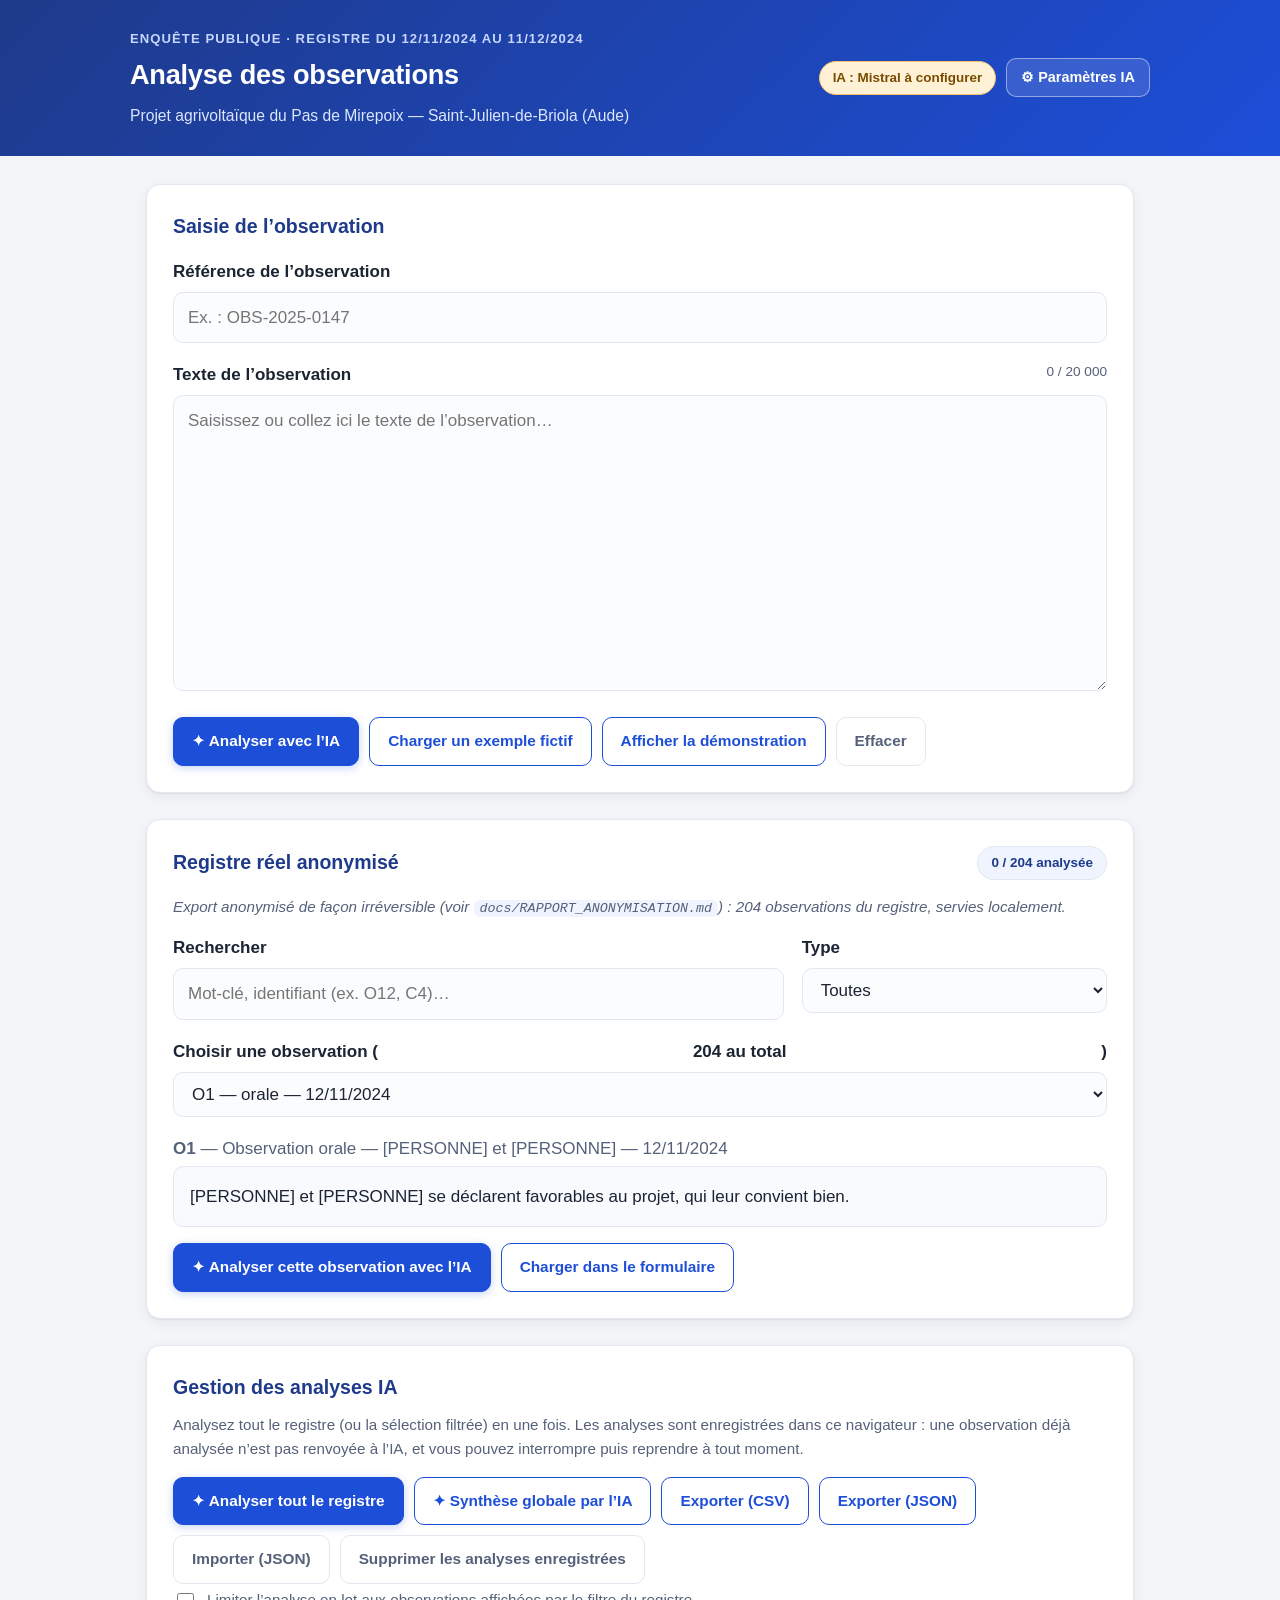
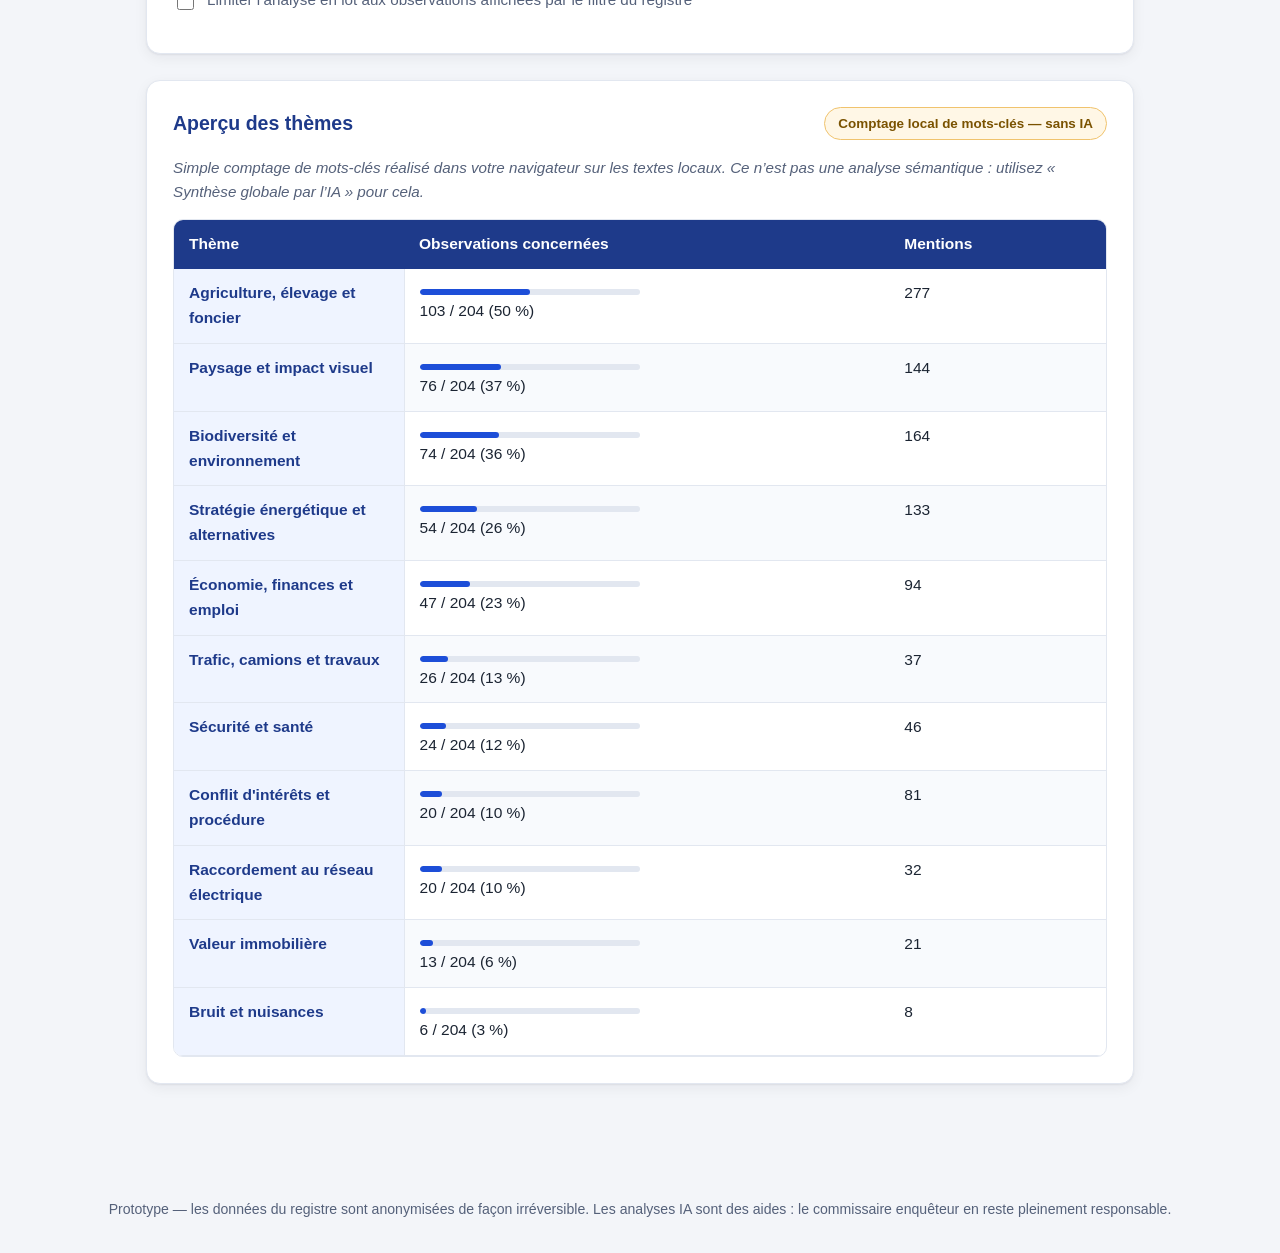
==== commit 83cca40f: "Analyse IA avec modèle local (Ollama / Open WebUI) - Choix du moteur d'IA dans « Paramètres IA » : O" ====
--- a/analyse-observations/analyse-observations.html
+++ b/analyse-observations/analyse-observations.html
@@ -65,6 +65,10 @@
   box-sizing: border-box;
 }
 
+[hidden] {
+  display: none !important;
+}
+
 body {
   margin: 0;
   font-family: "Inter", -apple-system, BlinkMacSystemFont, "Segoe UI", Roboto, "Helvetica Neue", Arial, sans-serif;
@@ -749,10 +753,56 @@
     <!-- Paramètres IA -->
     <section class="carte" id="parametres-ia" hidden aria-labelledby="titre-parametres">
       <div class="carte-entete">
-        <h2 id="titre-parametres">Paramètres de l’analyse IA (Mistral)</h2>
+        <h2 id="titre-parametres">Paramètres de l’analyse IA</h2>
         <button type="button" class="doux petit" id="btn-fermer-parametres">Fermer</button>
       </div>
+
+      <div class="champ">
+        <label for="fournisseur">Moteur d’IA</label>
+        <select id="fournisseur">
+          <option value="ollama">Ollama — modèle local sur ce PC (gratuit, rien ne sort de l’ordinateur)</option>
+          <option value="openwebui">Open WebUI — modèles locaux via l’API d’Open WebUI</option>
+          <option value="mistral">Mistral — API en ligne (clé personnelle)</option>
+          <option value="serveur" id="option-serveur" hidden disabled>Serveur local de l’application (clé Mistral côté serveur)</option>
+        </select>
+      </div>
       <p class="note-normale" id="etat-serveur"></p>
+
+      <div id="bloc-ollama" hidden>
+        <div class="grille-2">
+          <div class="champ">
+            <label for="ollama-url">Adresse d’Ollama</label>
+            <input type="url" id="ollama-url" autocomplete="off" spellcheck="false" placeholder="http://localhost:11434">
+          </div>
+          <div class="champ">
+            <label for="ollama-modele">Modèle local</label>
+            <select id="ollama-modele"><option value="">— cliquez sur « Enregistrer et tester » —</option></select>
+          </div>
+        </div>
+        <p class="aide">Conseillé : <code>ministral-3</code> (Mistral, très bon en français). Un modèle local met 15 à 40 s par observation selon votre carte graphique.</p>
+      </div>
+
+      <div id="bloc-openwebui" hidden>
+        <div class="grille-2">
+          <div class="champ">
+            <label for="owui-url">Adresse d’Open WebUI</label>
+            <input type="url" id="owui-url" autocomplete="off" spellcheck="false" placeholder="http://localhost:3000">
+          </div>
+          <div class="champ">
+            <label for="owui-cle">Clé API Open WebUI</label>
+            <div class="champ-groupe">
+              <input type="password" id="owui-cle" autocomplete="off" spellcheck="false" placeholder="sk-… (Paramètres → Compte → Clés API)">
+              <button type="button" class="doux petit" id="btn-voir-owui-cle" aria-pressed="false">Afficher</button>
+            </div>
+          </div>
+          <div class="champ">
+            <label for="owui-modele">Modèle</label>
+            <select id="owui-modele"><option value="">— cliquez sur « Enregistrer et tester » —</option></select>
+          </div>
+        </div>
+      </div>
+
+      <div id="bloc-mistral" hidden>
       <div class="grille-2">
         <div class="champ">
           <label for="cle-api">Clé API Mistral</label>
@@ -770,6 +820,7 @@
           </select>
         </div>
       </div>
+      </div>
       <label class="case">
         <input type="checkbox" id="memoriser-cle">
         Mémoriser la clé sur cet appareil (sinon elle est oubliée à la fermeture de l’onglet)
@@ -780,9 +831,9 @@
       </div>
       <p id="retour-parametres" class="retour" hidden role="status"></p>
       <p class="aide">
-        La clé reste dans votre navigateur et n’est envoyée qu’à <code>api.mistral.ai</code>, uniquement lors d’une analyse.
-        Seul le texte de l’observation (déjà anonymisé pour le registre) est transmis. Si le serveur local
-        (<code>node serveur/server.js</code>) est lancé avec <code>MISTRAL_API_KEY</code>, il est utilisé en priorité et aucune clé n’est nécessaire ici.
+        Les réglages et clés restent dans votre navigateur. Avec Ollama ou Open WebUI, les textes ne quittent pas votre PC ;
+        avec Mistral en ligne, seul le texte de l’observation (déjà anonymisé pour le registre) est envoyé à <code>api.mistral.ai</code>.
+        Pour utiliser un modèle local, lancez l’application avec <code>lancer-local.bat</code> (double-clic).
       </p>
     </section>
 
@@ -2956,10 +3007,11 @@
 /* =========================================================================
  * Analyse des observations — Enquête publique « Pas de Mirepoix »
  *
- * Deux façons d’obtenir l’analyse IA (Mistral) :
- *  1. serveur local (node serveur/server.js) : la clé reste côté serveur ;
- *  2. directement depuis le navigateur (GitHub Pages, fichier local) avec la
- *     clé API Mistral de l’utilisateur, conservée uniquement dans son navigateur.
+ * Moteurs d’IA possibles (choix dans « Paramètres IA ») :
+ *  - Ollama (modèle local sur le PC : rien ne quitte l’ordinateur) ;
+ *  - Open WebUI (API compatible OpenAI, vers les mêmes modèles locaux) ;
+ *  - Mistral en ligne, avec la clé de l’utilisateur (conservée dans son navigateur) ;
+ *  - serveur local (node serveur/server.js) détenant une clé Mistral côté serveur.
  * La partie « logique » (sans DOM) est exportée pour le serveur et les tests.
  * ========================================================================= */
 
@@ -2968,6 +3020,8 @@
 const MISTRAL_API_URL = "https://api.mistral.ai/v1/chat/completions";
 const MISTRAL_MODELES_URL = "https://api.mistral.ai/v1/models";
 const MODELE_DEFAUT = "mistral-small-latest";
+const OLLAMA_URL_DEFAUT = "http://localhost:11434";
+const OPENWEBUI_URL_DEFAUT = "http://localhost:3000";
 const LIMITE_TEXTE = 20000;
 
 const TEXTE_EXEMPLE = [
@@ -3064,7 +3118,7 @@
     return [];
   }
   return v
-    .map((x) => (typeof x === "string" ? x : x && typeof x === "object" ? Object.values(x).join(" — ") : ""))
+    .map((x) => (typeof x === "string" ? texteLibre(x) : x && typeof x === "object" ? Object.values(x).map(texteLibre).join(" — ") : ""))
     .map((x) => x.trim())
     .filter((x) => x !== "");
 }
@@ -3081,6 +3135,14 @@
     return "favorable";
   }
   return "non exprimée";
+}
+
+/** Texte libre : accepte aussi un tableau ou un objet (certains modèles locaux en produisent). */
+function texteLibre(v) {
+  if (typeof v === "string") return v.replace(/\*\*([^*]+)\*\*/g, "$1").replace(/__([^_]+)__/g, "$1").trim();
+  if (Array.isArray(v)) return v.map(texteLibre).filter(Boolean).join(" ");
+  if (v && typeof v === "object") return Object.values(v).map(texteLibre).filter(Boolean).join(" ");
+  return "";
 }
 
 /** Valide et normalise un objet d’analyse (réponse du modèle ou du serveur). */
@@ -3090,7 +3152,7 @@
     reference: reference || (typeof p.reference === "string" ? p.reference.trim() : ""),
     position: normaliserPosition(p.position),
     themes: nettoyerTableau(p.themes),
-    synthese: typeof p.synthese === "string" ? p.synthese.trim() : "",
+    synthese: texteLibre(p.synthese),
     demandes: nettoyerTableau(p.demandes),
     questions: nettoyerTableau(p.questions),
     points: nettoyerTableau(p.points)
@@ -3174,13 +3236,13 @@
         .map((t) => ({
           theme: String(t.theme || t.nom || "").trim(),
           nombre: Number.isFinite(Number(t.nombre)) ? Number(t.nombre) : null,
-          resume: String(t.resume || t.résumé || "").trim(),
+          resume: texteLibre(t.resume || t.résumé || ""),
           references: nettoyerTableau(t.references || t.références)
         }))
         .filter((t) => t.theme)
     : [];
   return {
-    bilan: typeof s.bilan === "string" ? s.bilan.trim() : "",
+    bilan: texteLibre(s.bilan),
     themes,
     questions_prioritaires: nettoyerTableau(s.questions_prioritaires),
     points_vigilance: nettoyerTableau(s.points_vigilance)
@@ -3271,6 +3333,8 @@
     THEMES,
     POSITIONS,
     MODELE_DEFAUT,
+    OLLAMA_URL_DEFAUT,
+    OPENWEBUI_URL_DEFAUT,
     LIMITE_TEXTE,
     statutDemonstration,
     compterThemes,
@@ -3332,11 +3396,27 @@
   const CLE_API = "ao.cleMistral";
   const CLE_MODELE = "ao.modele";
   const CLE_ANALYSES = "ao.analyses";
+  const CLE_FOURNISSEUR = "ao.fournisseur";
+  const CLE_OLLAMA = "ao.ollama";
+  const CLE_OWUI = "ao.openwebui";
+  const CLE_OWUI_CLE = "ao.cleOpenWebUI";
+
+  const NOMS_FOURNISSEURS = {
+    serveur: "Serveur local",
+    ollama: "Ollama",
+    openwebui: "Open WebUI",
+    mistral: "Mistral"
+  };
 
   /* ---------- État ---------- */
   const etat = {
-    serveur: false, // serveur local avec clé disponible
+    serveur: false, // serveur local avec clé Mistral disponible
     serveurModele: "",
+    fournisseur: stock.lire(CLE_FOURNISSEUR, ""), // "" = choix automatique
+    ollamaDetecte: false,
+    ollama: Object.assign({ url: OLLAMA_URL_DEFAUT, modele: "" }, stock.lire(CLE_OLLAMA, {})),
+    owui: Object.assign({ url: OPENWEBUI_URL_DEFAUT, modele: "" }, stock.lire(CLE_OWUI, {})),
+    owuiCle: stock.lire(CLE_OWUI_CLE, ""),
     cle: stock.lire(CLE_API, ""),
     modele: stock.lire(CLE_MODELE, MODELE_DEFAUT),
     analyses: stock.lire(CLE_ANALYSES, {}), // { [reference]: analyse }
@@ -3430,36 +3510,114 @@
     return new Date().toISOString().slice(0, 10);
   }
 
-  /* ---------- Disponibilité de l’IA ---------- */
+  const attendre = (ms) => new Promise((r) => setTimeout(r, ms));
+
+  function sansBarreFinale(url) {
+    return String(url || "").trim().replace(/\/+$/, "");
+  }
+
+  function pageServieEnLocal() {
+    return /^(localhost|127\.0\.0\.1|\[::1\])$/.test(location.hostname) && /^https?:$/.test(location.protocol);
+  }
+
+  /* ---------- Fournisseur d’IA ---------- */
+  function fournisseurActif() {
+    const f = etat.fournisseur;
+    if (f === "serveur" && !etat.serveur) {
+      return etat.ollamaDetecte ? "ollama" : "mistral";
+    }
+    if (f) {
+      return f;
+    }
+    if (etat.serveur) return "serveur";
+    if (etat.ollamaDetecte) return "ollama";
+    return "mistral";
+  }
+
+  function modeleActif() {
+    switch (fournisseurActif()) {
+      case "serveur":
+        return etat.serveurModele || MODELE_DEFAUT;
+      case "ollama":
+        return etat.ollama.modele;
+      case "openwebui":
+        return etat.owui.modele;
+      default:
+        return etat.modele;
+    }
+  }
+
+  function estLocal() {
+    const f = fournisseurActif();
+    return f === "ollama" || f === "openwebui";
+  }
+
   function iaDisponible() {
-    return etat.serveur || Boolean(etat.cle);
+    switch (fournisseurActif()) {
+      case "serveur":
+        return etat.serveur;
+      case "ollama":
+        return Boolean(etat.ollama.modele);
+      case "openwebui":
+        return Boolean(etat.owuiCle && etat.owui.modele);
+      default:
+        return Boolean(etat.cle);
+    }
   }
 
   function mettreAJourBadgeIA() {
     const badge = $("badge-ia");
-    if (etat.serveur) {
-      badge.textContent = "IA : serveur local (" + (etat.serveurModele || MODELE_DEFAUT) + ")";
-      badge.className = "badge badge-ok";
-    } else if (etat.cle) {
-      badge.textContent = "IA : prête (" + etat.modele + ")";
+    const f = fournisseurActif();
+    if (iaDisponible()) {
+      badge.textContent = "IA : " + NOMS_FOURNISSEURS[f] + (estLocal() ? " (local)" : "") + " · " + modeleActif();
       badge.className = "badge badge-ok";
     } else {
-      badge.textContent = "IA : clé à configurer";
+      badge.textContent = "IA : " + NOMS_FOURNISSEURS[f] + " à configurer";
       badge.className = "badge badge-attention";
     }
-    $("etat-serveur").textContent = etat.serveur
-      ? "✓ Un serveur local avec clé Mistral est détecté : il est utilisé pour les analyses (modèle " + (etat.serveurModele || MODELE_DEFAUT) + "). Les réglages ci-dessous ne sont alors pas nécessaires."
-      : "Aucun serveur local détecté (hébergement statique ou fichier ouvert directement) : renseignez votre clé API Mistral pour activer les analyses.";
+    mettreAJourPanneauFournisseur();
+  }
+
+  function mettreAJourPanneauFournisseur() {
+    const f = fournisseurActif();
+    $("option-serveur").hidden = !etat.serveur;
+    $("option-serveur").disabled = !etat.serveur;
+    $("fournisseur").value = f;
+    for (const nom of ["ollama", "openwebui", "mistral"]) {
+      $("bloc-" + nom).hidden = nom !== f;
+    }
+    $("btn-oublier-cle").hidden = !(f === "mistral" || f === "openwebui");
+    $("memoriser-cle").closest("label").hidden = !(f === "mistral" || f === "openwebui");
+    $("btn-enregistrer-cle").textContent = f === "serveur" ? "Tester le serveur" : "Enregistrer et tester";
+    const info = $("etat-serveur");
+    let texte = "";
+    if (f === "serveur") {
+      texte = "✓ Le serveur local de l’application dispose d’une clé Mistral : il est utilisé pour les analyses (modèle " + (etat.serveurModele || MODELE_DEFAUT) + ").";
+    } else if (f === "ollama") {
+      texte = etat.ollamaDetecte
+        ? "✓ Ollama est détecté sur ce PC. Les observations sont analysées localement : rien ne quitte votre ordinateur, sans coût ni clé."
+        : "Ollama n’est pas joignable à " + etat.ollama.url + ". Lancez Ollama, puis cliquez sur « Enregistrer et tester ».";
+      if (!pageServieEnLocal()) {
+        texte +=
+          " Important : cette page n’est pas servie depuis votre PC (GitHub Pages ou fichier ouvert par double-clic) ; Ollama refuse alors les appels. Lancez plutôt l’application avec « lancer-local.bat », ou autorisez cette adresse dans Ollama (variable OLLAMA_ORIGINS, voir le README).";
+      }
+    } else if (f === "openwebui") {
+      texte =
+        "Open WebUI sert d’intermédiaire vers vos modèles locaux. Créez une clé API dans Open WebUI (Paramètres → Compte → Clés API), collez-la ici puis cliquez sur « Enregistrer et tester ».";
+    } else {
+      texte = "API Mistral en ligne : renseignez votre clé API (console.mistral.ai → API Keys). Le texte des observations est envoyé à Mistral.";
+    }
+    info.textContent = texte;
   }
 
   function ouvrirParametres(raison) {
     panneau.hidden = false;
     btnParametres.setAttribute("aria-expanded", "true");
+    mettreAJourPanneauFournisseur();
     if (raison) {
       afficherRetourParametres(raison, "attention");
     }
     panneau.scrollIntoView({ behavior: "smooth", block: "start" });
-    setTimeout(() => $("cle-api").focus(), 300);
   }
 
   function fermerParametres() {
@@ -3479,12 +3637,23 @@
     if (iaDisponible()) {
       return true;
     }
-    ouvrirParametres("Pour lancer une analyse IA, collez d’abord votre clé API Mistral puis cliquez sur « Enregistrer et tester ».");
+    const f = fournisseurActif();
+    ouvrirParametres(
+      f === "ollama"
+        ? "Choisissez un modèle Ollama (cliquez sur « Enregistrer et tester » pour charger la liste)."
+        : f === "openwebui"
+          ? "Renseignez l’adresse et la clé API d’Open WebUI, puis choisissez un modèle."
+          : "Pour lancer une analyse IA, choisissez un moteur d’IA (Ollama en local, ou Mistral avec votre clé) puis cliquez sur « Enregistrer et tester »."
+    );
     return false;
   }
 
-  /* ---------- Appels Mistral ---------- */
-  const attendre = (ms) => new Promise((r) => setTimeout(r, ms));
+  /* ---------- Appels aux modèles ---------- */
+  function erreurAvecStatut(message, statut) {
+    const err = new Error(message);
+    err.statut = statut;
+    return err;
+  }
 
   async function appelMistralDirect(messages, options) {
     const opts = options || {};
@@ -3523,13 +3692,113 @@
       const data = await reponse.json().catch(() => null);
       if (!reponse.ok) {
         const detail = data && (data.message || (data.error && data.error.message) || data.detail);
-        const err = new Error(messageErreurHTTP(reponse.status, typeof detail === "string" ? detail.slice(0, 160) : ""));
-        err.statut = reponse.status;
-        throw err;
+        throw erreurAvecStatut(messageErreurHTTP(reponse.status, typeof detail === "string" ? detail.slice(0, 160) : ""), reponse.status);
       }
       const contenu = data && data.choices && data.choices[0] && data.choices[0].message && data.choices[0].message.content;
       return extraireJSON(contenu);
     }
+  }
+
+  function messageOllamaInjoignable() {
+    return (
+      "Ollama injoignable à " +
+      etat.ollama.url +
+      (pageServieEnLocal()
+        ? " : vérifiez qu’Ollama est lancé (icône dans la barre des tâches)"
+        : " : cette page n’est pas servie depuis votre PC, Ollama refuse l’appel. Lancez l’application avec « lancer-local.bat » (ou définissez OLLAMA_ORIGINS, voir le README)")
+    );
+  }
+
+  async function appelOllama(messages, options) {
+    const opts = options || {};
+    // Contexte adapté à la taille du prompt (~3,5 caractères par jeton).
+    const taille = messages.reduce((n, m) => n + m.content.length, 0);
+    const numCtx = Math.min(32768, Math.max(8192, Math.ceil(((taille / 3.5 + (opts.maxTokens || 1500)) * 1.2) / 1024) * 1024));
+    // 1er essai : réglages sobres ; 2e essai (boucle de répétition ou JSON illisible) : plus de variété.
+    const essais = [
+      { temperature: 0.2, repeat_penalty: 1.1 },
+      { temperature: 0.45, repeat_penalty: 1.2 }
+    ];
+    let derniereErreur = null;
+    for (const reglage of essais) {
+      let reponse;
+      try {
+        reponse = await fetch(sansBarreFinale(etat.ollama.url) + "/api/chat", {
+          method: "POST",
+          headers: { "Content-Type": "application/json" },
+          body: JSON.stringify({
+            model: etat.ollama.modele,
+            messages,
+            stream: false,
+            format: "json",
+            think: false,
+            keep_alive: "15m",
+            options: Object.assign({ num_ctx: numCtx, num_predict: opts.maxTokens || 1500, repeat_last_n: 256 }, reglage)
+          }),
+          signal: opts.signal
+        });
+      } catch (e) {
+        if (e && e.name === "AbortError") {
+          throw e;
+        }
+        throw new Error(messageOllamaInjoignable());
+      }
+      const data = await reponse.json().catch(() => null);
+      if (!reponse.ok) {
+        const detail = data && data.error ? String(data.error).slice(0, 200) : "HTTP " + reponse.status;
+        derniereErreur = erreurAvecStatut(
+          reponse.status === 404 ? "modèle « " + etat.ollama.modele + " » introuvable dans Ollama (" + detail + ")" : "erreur Ollama : " + detail,
+          reponse.status
+        );
+        if (/repeat|repetition/i.test(detail)) {
+          continue; // le modèle a bouclé : nouvel essai avec d’autres réglages
+        }
+        throw derniereErreur;
+      }
+      try {
+        return extraireJSON(data && data.message && data.message.content);
+      } catch (e) {
+        derniereErreur = e;
+      }
+    }
+    throw derniereErreur;
+  }
+
+  async function appelOpenWebUI(messages, options) {
+    const opts = options || {};
+    let reponse;
+    try {
+      reponse = await fetch(sansBarreFinale(etat.owui.url) + "/api/chat/completions", {
+        method: "POST",
+        headers: { "Content-Type": "application/json", Authorization: "Bearer " + etat.owuiCle },
+        body: JSON.stringify({
+          model: etat.owui.modele,
+          messages,
+          stream: false,
+          temperature: 0.2,
+          max_tokens: opts.maxTokens || 1500,
+          response_format: { type: "json_object" }
+        }),
+        signal: opts.signal
+      });
+    } catch (e) {
+      if (e && e.name === "AbortError") {
+        throw e;
+      }
+      throw new Error("Open WebUI injoignable à " + etat.owui.url + " : vérifiez qu’il est lancé et que l’adresse est correcte");
+    }
+    const data = await reponse.json().catch(() => null);
+    if (!reponse.ok) {
+      const detail = data && (data.detail || data.error || data.message);
+      throw erreurAvecStatut(
+        reponse.status === 401 || reponse.status === 403
+          ? "clé API Open WebUI refusée"
+          : "erreur Open WebUI : " + (typeof detail === "string" ? detail.slice(0, 200) : "HTTP " + reponse.status),
+        reponse.status
+      );
+    }
+    const contenu = data && data.choices && data.choices[0] && data.choices[0].message && data.choices[0].message.content;
+    return extraireJSON(contenu);
   }
 
   async function appelServeur(chemin, corps, signal) {
@@ -3549,26 +3818,106 @@
     }
     const data = await reponse.json().catch(() => ({}));
     if (!reponse.ok) {
-      const err = new Error(data.erreur || "HTTP " + reponse.status);
-      err.statut = reponse.status;
-      throw err;
+      throw erreurAvecStatut(data.erreur || "HTTP " + reponse.status, reponse.status);
     }
     return data;
+  }
+
+  /** Envoie des messages au moteur choisi et renvoie l’objet JSON produit. */
+  function appelIA(messages, options) {
+    switch (fournisseurActif()) {
+      case "ollama":
+        return appelOllama(messages, options);
+      case "openwebui":
+        return appelOpenWebUI(messages, options);
+      default:
+        return appelMistralDirect(messages, options);
+    }
   }
 
   async function analyserTexte(reference, texte, options) {
     const opts = options || {};
     let brut;
-    if (etat.serveur) {
+    if (fournisseurActif() === "serveur") {
       brut = await appelServeur("api/analyse", { reference, texte }, opts.signal);
     } else {
-      brut = await appelMistralDirect(construireMessagesAnalyse(reference, texte), opts);
+      brut = await appelIA(construireMessagesAnalyse(reference, texte), opts);
     }
     const a = normaliserAnalyse(brut, reference);
-    a.modele = etat.serveur ? etat.serveurModele || MODELE_DEFAUT : etat.modele;
+    a.modele = (estLocal() ? NOMS_FOURNISSEURS[fournisseurActif()] + " · " : "") + modeleActif();
     a.date = horodatage();
     a.empreinte = empreinte(texte);
     return a;
+  }
+
+  /* ---------- Listes de modèles locaux ---------- */
+  function estModeleTexte(m) {
+    const nom = String(m.name || m.id || "").toLowerCase();
+    const familles = (m.details && (m.details.families || [m.details.family])) || [];
+    return !/embed|bge|nomic|minilm|rerank/.test(nom) && !familles.some((f) => /bert/i.test(String(f)));
+  }
+
+  function remplirSelectModeles(select, noms, choisi) {
+    select.innerHTML = "";
+    for (const nom of noms) {
+      const o = document.createElement("option");
+      o.value = nom;
+      o.textContent = nom;
+      select.appendChild(o);
+    }
+    if (noms.length === 0) {
+      const o = document.createElement("option");
+      o.value = "";
+      o.textContent = "Aucun modèle trouvé";
+      select.appendChild(o);
+    }
+    select.value = noms.includes(choisi) ? choisi : noms[0] || "";
+    return select.value;
+  }
+
+  function choisirModeleParDefaut(noms, actuel) {
+    if (noms.includes(actuel)) return actuel;
+    return noms.find((n) => /^ministral|^mistral/i.test(n)) || noms.find((n) => /qwen|llama|gemma/i.test(n)) || noms[0] || "";
+  }
+
+  async function chargerModelesOllama(silencieux) {
+    const url = sansBarreFinale(etat.ollama.url);
+    const controleur = new AbortController();
+    const minuterie = setTimeout(() => controleur.abort(), silencieux ? 2500 : 8000);
+    try {
+      const r = await fetch(url + "/api/tags", { signal: controleur.signal });
+      if (!r.ok) throw new Error("HTTP " + r.status);
+      const data = await r.json();
+      const noms = (data.models || []).filter(estModeleTexte).map((m) => m.name).sort();
+      etat.ollamaDetecte = true;
+      etat.ollama.modele = remplirSelectModeles($("ollama-modele"), noms, choisirModeleParDefaut(noms, etat.ollama.modele));
+      stock.ecrire(CLE_OLLAMA, etat.ollama);
+      return noms;
+    } catch (e) {
+      etat.ollamaDetecte = false;
+      if (!silencieux) throw new Error(messageOllamaInjoignable());
+      return null;
+    } finally {
+      clearTimeout(minuterie);
+    }
+  }
+
+  async function chargerModelesOpenWebUI() {
+    const url = sansBarreFinale(etat.owui.url);
+    let r;
+    try {
+      r = await fetch(url + "/api/models", { headers: { Authorization: "Bearer " + etat.owuiCle } });
+    } catch (e) {
+      throw new Error("Open WebUI injoignable à " + url);
+    }
+    if (r.status === 401 || r.status === 403) throw new Error("clé API Open WebUI refusée");
+    if (!r.ok) throw new Error("Open WebUI a répondu HTTP " + r.status);
+    const data = await r.json().catch(() => ({}));
+    const liste = Array.isArray(data.data) ? data.data : Array.isArray(data) ? data : [];
+    const noms = liste.filter(estModeleTexte).map((m) => m.id || m.name).filter(Boolean).sort();
+    etat.owui.modele = remplirSelectModeles($("owui-modele"), noms, choisirModeleParDefaut(noms, etat.owui.modele));
+    stock.ecrire(CLE_OWUI, etat.owui);
+    return noms;
   }
 
   /* ---------- Paramètres ---------- */
@@ -3578,8 +3927,13 @@
     etat.modele = MODELE_DEFAUT;
   }
   $("cle-api").value = etat.cle;
+  $("ollama-url").value = etat.ollama.url;
+  $("owui-url").value = etat.owui.url;
+  $("owui-cle").value = etat.owuiCle;
+  if (etat.ollama.modele) remplirSelectModeles($("ollama-modele"), [etat.ollama.modele], etat.ollama.modele);
+  if (etat.owui.modele) remplirSelectModeles($("owui-modele"), [etat.owui.modele], etat.owui.modele);
   try {
-    $("memoriser-cle").checked = window.localStorage.getItem(CLE_API) !== null;
+    $("memoriser-cle").checked = window.localStorage.getItem(CLE_API) !== null || window.localStorage.getItem(CLE_OWUI_CLE) !== null;
   } catch (e) {
     $("memoriser-cle").checked = false;
   }
@@ -3587,12 +3941,28 @@
   btnParametres.addEventListener("click", () => (panneau.hidden ? ouvrirParametres() : fermerParametres()));
   $("btn-fermer-parametres").addEventListener("click", fermerParametres);
 
-  $("btn-voir-cle").addEventListener("click", (ev) => {
-    const champ = $("cle-api");
-    const visible = champ.type === "text";
-    champ.type = visible ? "password" : "text";
-    ev.currentTarget.textContent = visible ? "Afficher" : "Masquer";
-    ev.currentTarget.setAttribute("aria-pressed", String(!visible));
+  for (const [bouton, champ] of [
+    ["btn-voir-cle", "cle-api"],
+    ["btn-voir-owui-cle", "owui-cle"]
+  ]) {
+    $(bouton).addEventListener("click", (ev) => {
+      const c = $(champ);
+      const visible = c.type === "text";
+      c.type = visible ? "password" : "text";
+      ev.currentTarget.textContent = visible ? "Afficher" : "Masquer";
+      ev.currentTarget.setAttribute("aria-pressed", String(!visible));
+    });
+  }
+
+  $("fournisseur").addEventListener("change", async () => {
+    etat.fournisseur = $("fournisseur").value;
+    stock.ecrire(CLE_FOURNISSEUR, etat.fournisseur);
+    $("retour-parametres").hidden = true;
+    mettreAJourBadgeIA();
+    if (etat.fournisseur === "ollama") {
+      await chargerModelesOllama(true);
+      mettreAJourBadgeIA();
+    }
   });
 
   $("modele").addEventListener("change", () => {
@@ -3600,49 +3970,121 @@
     stock.ecrire(CLE_MODELE, etat.modele);
     mettreAJourBadgeIA();
   });
+  $("ollama-modele").addEventListener("change", () => {
+    etat.ollama.modele = $("ollama-modele").value;
+    stock.ecrire(CLE_OLLAMA, etat.ollama);
+    mettreAJourBadgeIA();
+  });
+  $("owui-modele").addEventListener("change", () => {
+    etat.owui.modele = $("owui-modele").value;
+    stock.ecrire(CLE_OWUI, etat.owui);
+    mettreAJourBadgeIA();
+  });
+  $("ollama-url").addEventListener("change", () => {
+    etat.ollama.url = sansBarreFinale($("ollama-url").value) || OLLAMA_URL_DEFAUT;
+    stock.ecrire(CLE_OLLAMA, etat.ollama);
+  });
+  $("owui-url").addEventListener("change", () => {
+    etat.owui.url = sansBarreFinale($("owui-url").value) || OPENWEBUI_URL_DEFAUT;
+    stock.ecrire(CLE_OWUI, etat.owui);
+  });
+
+  async function testerMistral() {
+    const cle = $("cle-api").value.trim();
+    if (!cle) {
+      throw new Error("collez une clé API Mistral (console.mistral.ai → API Keys)");
+    }
+    const r = await fetch(MISTRAL_MODELES_URL, { headers: { Authorization: "Bearer " + cle } });
+    if (!r.ok) {
+      throw new Error(messageErreurHTTP(r.status));
+    }
+    const liste = await r.json().catch(() => ({}));
+    const ids = Array.isArray(liste.data) ? liste.data.map((m) => m.id) : [];
+    etat.cle = cle;
+    stock.supprimer(CLE_API);
+    stock.ecrire(CLE_API, cle, !$("memoriser-cle").checked);
+    etat.modele = $("modele").value;
+    stock.ecrire(CLE_MODELE, etat.modele);
+    const modeleOk = ids.length === 0 || ids.includes(etat.modele);
+    return [
+      "✓ Clé valide. " +
+        (modeleOk ? "Modèle « " + etat.modele + " » disponible. " : "Attention : le modèle « " + etat.modele + " » n’apparaît pas dans votre liste, choisissez-en un autre. ") +
+        ($("memoriser-cle").checked ? "Clé mémorisée sur cet appareil." : "Clé conservée jusqu’à la fermeture de l’onglet."),
+      modeleOk ? "ok" : "attention"
+    ];
+  }
+
+  async function testerOllama() {
+    etat.ollama.url = sansBarreFinale($("ollama-url").value) || OLLAMA_URL_DEFAUT;
+    $("ollama-url").value = etat.ollama.url;
+    const noms = await chargerModelesOllama(false);
+    if (!noms.length) {
+      return ["Ollama répond, mais aucun modèle de texte n’est installé. Exemple : « ollama pull ministral-3 ».", "attention"];
+    }
+    return [
+      "✓ Ollama joignable : " + noms.length + " modèle" + (noms.length > 1 ? "s" : "") + " de texte disponible" + (noms.length > 1 ? "s" : "") + ". Modèle choisi : « " + etat.ollama.modele + " ». Rien ne quitte votre PC.",
+      "ok"
+    ];
+  }
+
+  async function testerOpenWebUI() {
+    etat.owui.url = sansBarreFinale($("owui-url").value) || OPENWEBUI_URL_DEFAUT;
+    $("owui-url").value = etat.owui.url;
+    stock.ecrire(CLE_OWUI, etat.owui);
+    const cle = $("owui-cle").value.trim();
+    if (!cle) {
+      throw new Error("collez la clé API d’Open WebUI (Paramètres → Compte → Clés API)");
+    }
+    etat.owuiCle = cle;
+    stock.supprimer(CLE_OWUI_CLE);
+    stock.ecrire(CLE_OWUI_CLE, cle, !$("memoriser-cle").checked);
+    const noms = await chargerModelesOpenWebUI();
+    if (!noms.length) {
+      return ["Open WebUI répond, mais aucun modèle n’est disponible pour cette clé.", "attention"];
+    }
+    return ["✓ Open WebUI joignable : " + noms.length + " modèle(s). Modèle choisi : « " + etat.owui.modele + " ».", "ok"];
+  }
 
   $("btn-enregistrer-cle").addEventListener("click", async (ev) => {
     const bouton = ev.currentTarget;
-    const cle = $("cle-api").value.trim();
-    if (!cle) {
-      afficherRetourParametres("Collez une clé API Mistral (console.mistral.ai → API Keys).", "attention");
-      return;
-    }
+    const libelle = bouton.textContent;
     bouton.disabled = true;
+    bouton.classList.add("chargement");
     bouton.textContent = "Test en cours…";
     try {
-      const r = await fetch(MISTRAL_MODELES_URL, { headers: { Authorization: "Bearer " + cle } });
-      if (!r.ok) {
-        throw new Error(messageErreurHTTP(r.status));
-      }
-      const liste = await r.json().catch(() => ({}));
-      const ids = Array.isArray(liste.data) ? liste.data.map((m) => m.id) : [];
-      etat.cle = cle;
-      stock.supprimer(CLE_API);
-      stock.ecrire(CLE_API, cle, !$("memoriser-cle").checked);
-      etat.modele = $("modele").value;
-      stock.ecrire(CLE_MODELE, etat.modele);
-      const modeleOk = ids.length === 0 || ids.includes(etat.modele);
-      afficherRetourParametres(
-        "✓ Clé valide. " +
-          (modeleOk ? "Modèle « " + etat.modele + " » disponible. " : "Attention : le modèle « " + etat.modele + " » n’apparaît pas dans votre liste, choisissez-en un autre. ") +
-          ($("memoriser-cle").checked ? "Clé mémorisée sur cet appareil." : "Clé conservée jusqu’à la fermeture de l’onglet."),
-        modeleOk ? "ok" : "attention"
-      );
-      mettreAJourBadgeIA();
+      const f = fournisseurActif();
+      etat.fournisseur = f;
+      stock.ecrire(CLE_FOURNISSEUR, f);
+      const [texte, type] =
+        f === "ollama"
+          ? await testerOllama()
+          : f === "openwebui"
+            ? await testerOpenWebUI()
+            : f === "serveur"
+              ? ["✓ Serveur local opérationnel (modèle " + (etat.serveurModele || MODELE_DEFAUT) + ").", "ok"]
+              : await testerMistral();
+      afficherRetourParametres(texte, type);
       masquerMessage();
     } catch (e) {
       afficherRetourParametres("✗ Échec du test : " + (e.message || e) + ".", "erreur");
     } finally {
       bouton.disabled = false;
-      bouton.textContent = "Enregistrer et tester";
+      bouton.classList.remove("chargement");
+      bouton.textContent = libelle;
+      mettreAJourBadgeIA();
     }
   });
 
   $("btn-oublier-cle").addEventListener("click", () => {
-    stock.supprimer(CLE_API);
-    etat.cle = "";
-    $("cle-api").value = "";
+    if (fournisseurActif() === "openwebui") {
+      stock.supprimer(CLE_OWUI_CLE);
+      etat.owuiCle = "";
+      $("owui-cle").value = "";
+    } else {
+      stock.supprimer(CLE_API);
+      etat.cle = "";
+      $("cle-api").value = "";
+    }
     afficherRetourParametres("Clé supprimée de ce navigateur.", "info");
     mettreAJourBadgeIA();
   });
@@ -3794,7 +4236,7 @@
       afficherAnalyseIA(a, true);
     } catch (e) {
       sectionResultats.hidden = true;
-      const cleEnCause = !etat.serveur && (e.statut === 401 || e.statut === 403);
+      const cleEnCause = fournisseurActif() !== "serveur";
       afficherMessage(
         "Analyse IA impossible : " + (e.message || e) + ".",
         cleEnCause ? { libelle: "Ouvrir les paramètres IA", faire: () => ouvrirParametres() } : null
@@ -3964,7 +4406,7 @@
         afficherAnalyseIA(a, true);
         $("btn-relancer").hidden = true;
       } catch (err) {
-        const cleEnCause = !etat.serveur && (err.statut === 401 || err.statut === 403);
+        const cleEnCause = fournisseurActif() !== "serveur";
         afficherMessage("Analyse IA impossible pour " + e.id + " : " + (err.message || err) + ".", cleEnCause ? { libelle: "Ouvrir les paramètres IA", faire: () => ouvrirParametres() } : null);
       } finally {
         bouton.disabled = false;
@@ -4075,11 +4517,11 @@
       } catch (err) {
         if (err && err.name === "AbortError") break;
         erreurs.push(e.id + " : " + (err.message || err));
-        if (err.statut === 401 || err.statut === 403) {
+        if (err.statut === 401 || err.statut === 403 || /injoignable/.test(err.message || "")) {
           break; // inutile de continuer avec une clé refusée
         }
       }
-      await attendre(etat.serveur ? 200 : 1100); // respecte la limite d’environ 1 requête/seconde
+      await attendre(fournisseurActif() === "mistral" ? 1100 : 100); // API Mistral : environ 1 requête/seconde
     }
     remplissage.style.width = "100%";
     const interrompu = etat.lotStop;
@@ -4250,10 +4692,11 @@
     masquerMessage();
     try {
       let brut;
-      if (etat.serveur) {
+      if (fournisseurActif() === "serveur") {
         brut = await appelServeur("api/synthese", { analyses: liste });
       } else {
-        brut = await appelMistralDirect(construireMessagesSynthese(liste), { maxTokens: 3000 });
+        if (estLocal()) bouton.textContent = "Synthèse en cours (modèle local : plusieurs minutes)…";
+        brut = await appelIA(construireMessagesSynthese(liste), { maxTokens: 3000 });
       }
       derniereSynthese = normaliserSynthese(brut);
       rendreSynthese(derniereSynthese);
@@ -4276,18 +4719,24 @@
   mettreAJourBadgeIA();
   rafraichirApresAnalyse();
 
-  if (location.protocol === "http:" || location.protocol === "https:") {
-    fetch("api/etat", { cache: "no-store" })
-      .then((r) => (r.ok ? r.json() : Promise.reject(new Error("http " + r.status))))
-      .then((e) => {
-        etat.serveur = Boolean(e && e.ia_disponible);
-        etat.serveurModele = (e && e.modele) || "";
-      })
-      .catch(() => {
-        etat.serveur = false;
-      })
-      .finally(mettreAJourBadgeIA);
-  }
+  (async () => {
+    const verifications = [chargerModelesOllama(true)];
+    if (location.protocol === "http:" || location.protocol === "https:") {
+      verifications.push(
+        fetch("api/etat", { cache: "no-store" })
+          .then((r) => (r.ok ? r.json() : Promise.reject(new Error("http " + r.status))))
+          .then((e) => {
+            etat.serveur = Boolean(e && e.ia_disponible);
+            etat.serveurModele = (e && e.modele) || "";
+          })
+          .catch(() => {
+            etat.serveur = false;
+          })
+      );
+    }
+    await Promise.all(verifications);
+    mettreAJourBadgeIA();
+  })();
 }
 
 </script>
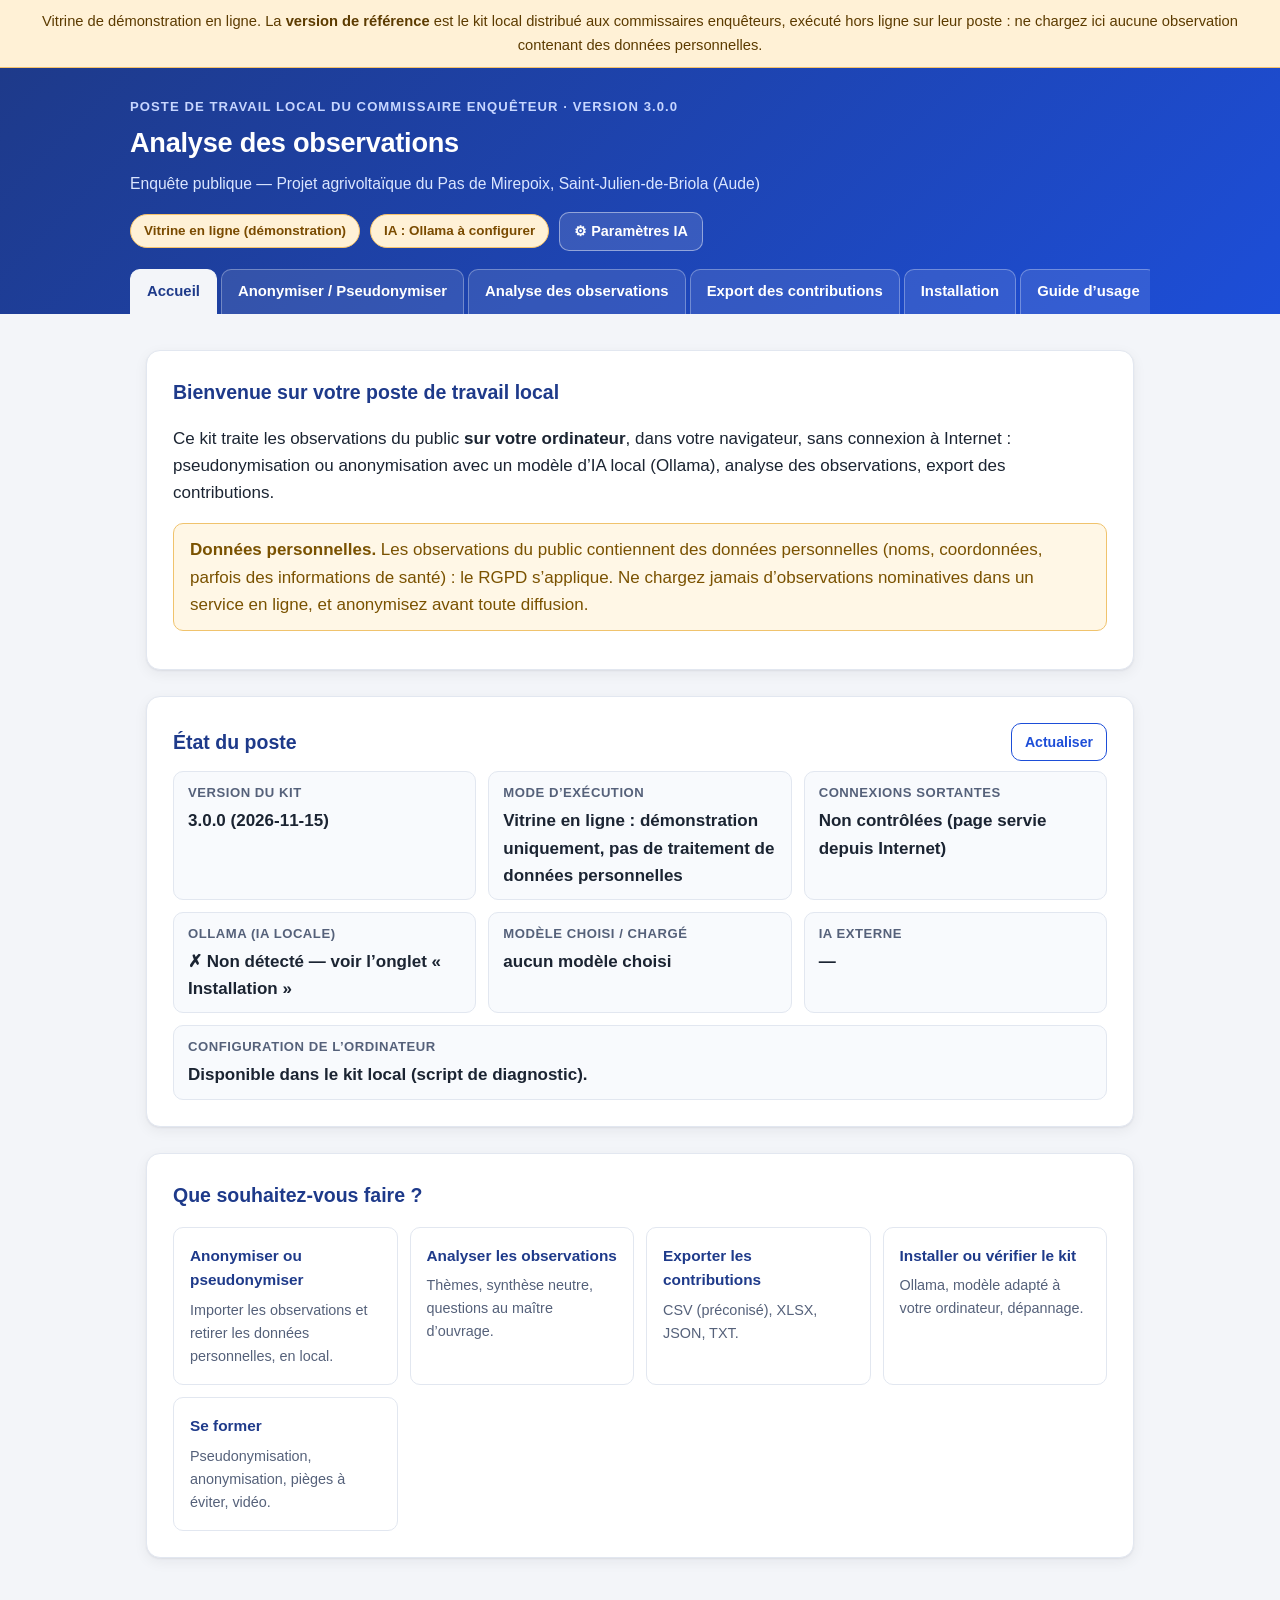
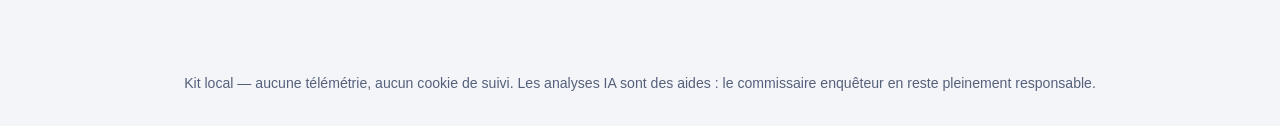
==== commit d4a805b2: "Kit autonome local v3.0.0 : anonymisation locale, onglets, export, IA externe encadrée Prompt complé" ====
--- a/analyse-observations/analyse-observations.html
+++ b/analyse-observations/analyse-observations.html
@@ -4,7 +4,8 @@
   <meta charset="UTF-8">
   <meta name="viewport" content="width=device-width, initial-scale=1.0">
   <meta name="color-scheme" content="light dark">
-  <title>Analyse des observations — Enquête publique « Pas de Mirepoix »</title>
+  <meta name="referrer" content="no-referrer">
+  <title>Analyse des observations — Poste de travail du commissaire enquêteur</title>
   <style>
 :root {
   --fond: #f3f5f9;
@@ -732,41 +733,514 @@
 }
 
 </style>
+  <style>
+/* =====================================================================
+ * Kit v3 : onglets, accueil, anonymisation, export, guides, dialogues
+ * (complète styles.css ; mêmes jetons de couleur, mode sombre inclus)
+ * ===================================================================== */
+.bandeau-vitrine {
+  background: #fff1d6;
+  color: #5c3b00;
+  border-bottom: 1px solid #f5c26b;
+  padding: 10px 16px;
+  text-align: center;
+  font-size: 0.92rem;
+}
+
+.onglets {
+  max-width: 1020px;
+  margin: 18px auto -28px;
+  overflow-x: auto;
+}
+
+.onglets-interieur {
+  display: flex;
+  gap: 4px;
+  min-width: max-content;
+}
+
+.onglets [role="tab"] {
+  background: rgba(255, 255, 255, 0.1);
+  color: #ffffff;
+  border: 1px solid rgba(255, 255, 255, 0.3);
+  border-bottom: none;
+  border-radius: 10px 10px 0 0;
+  padding: 10px 16px;
+  font-size: 0.93rem;
+}
+
+.onglets [role="tab"]:hover:not(:disabled) {
+  background: rgba(255, 255, 255, 0.22);
+}
+
+.onglets [role="tab"][aria-selected="true"] {
+  background: var(--fond);
+  color: var(--primaire-fonce);
+  border-color: var(--fond);
+}
+
+.onglets [role="tab"]:focus-visible {
+  outline: 3px solid #ffd166;
+  outline-offset: -3px;
+}
+
+.panneau {
+  padding-top: 8px;
+}
+
+.badge-erreur {
+  background: var(--danger-fond);
+  color: var(--danger-texte);
+  border: 1px solid var(--danger-bord);
+}
+
+.encadre-alerte,
+.encadre-conseil {
+  border-radius: 10px;
+  padding: 12px 16px;
+  margin: 12px 0;
+}
+
+.encadre-alerte {
+  background: var(--alerte-fond);
+  color: var(--alerte-texte);
+  border: 1px solid var(--alerte-bord);
+}
+
+.encadre-conseil {
+  background: var(--accent-fond);
+  color: var(--texte);
+  border: 1px solid var(--accent-bord);
+}
+
+.encadre-alerte p,
+.encadre-conseil p {
+  margin: 4px 0;
+}
+
+.grille-etat {
+  display: grid;
+  grid-template-columns: repeat(auto-fit, minmax(230px, 1fr));
+  gap: 12px;
+  margin: 0;
+}
+
+.grille-etat > div {
+  background: var(--ligne-paire);
+  border: 1px solid var(--bord);
+  border-radius: 10px;
+  padding: 10px 14px;
+}
+
+.grille-etat .large {
+  grid-column: 1 / -1;
+}
+
+.grille-etat dt {
+  font-size: 0.82rem;
+  color: var(--texte-doux);
+  font-weight: 600;
+  text-transform: uppercase;
+  letter-spacing: 0.04em;
+}
+
+.grille-etat dd {
+  margin: 4px 0 0;
+  font-weight: 600;
+}
+
+.grille-usages,
+.grille-formats {
+  display: grid;
+  grid-template-columns: repeat(auto-fit, minmax(220px, 1fr));
+  gap: 12px;
+}
+
+.carte-usage,
+.carte-format {
+  text-align: left;
+  display: flex;
+  flex-direction: column;
+  gap: 6px;
+  padding: 16px;
+  border-color: var(--bord);
+  color: var(--texte);
+  font-weight: 400;
+}
+
+.carte-usage strong,
+.carte-format strong {
+  color: var(--primaire-fonce);
+}
+
+.carte-usage span,
+.carte-format span {
+  color: var(--texte-doux);
+  font-size: 0.9rem;
+}
+
+.carte-format.preconise {
+  border: 2px solid var(--accent);
+  background: var(--accent-fond);
+}
+
+.choix-mode {
+  border: none;
+  padding: 0;
+  margin: 0 0 12px;
+  display: grid;
+  grid-template-columns: 1fr 1fr;
+  gap: 12px;
+}
+
+.carte-choix {
+  display: flex;
+  gap: 10px;
+  align-items: flex-start;
+  border: 1.5px solid var(--bord);
+  border-radius: 10px;
+  padding: 14px;
+  cursor: pointer;
+}
+
+.carte-choix:has(input:checked) {
+  border-color: var(--primaire);
+  background: var(--primaire-trefond);
+}
+
+.carte-choix input {
+  margin-top: 6px;
+  accent-color: var(--primaire);
+}
+
+.avertissement-rgpd {
+  border-left: 5px solid var(--primaire);
+  background: var(--primaire-trefond);
+  padding: 12px 16px;
+  border-radius: 6px;
+  font-weight: 600;
+}
+
+.avertissement-rgpd.irreversible {
+  border-left-color: var(--danger);
+  background: var(--danger-fond);
+  color: var(--danger-texte);
+}
+
+.large {
+  grid-column: 1 / -1;
+}
+
+.libelle {
+  display: block;
+  font-weight: 600;
+  margin-bottom: 7px;
+}
+
+.journal pre {
+  max-height: 220px;
+  overflow: auto;
+  background: var(--ligne-paire);
+  border: 1px solid var(--bord);
+  border-radius: 8px;
+  padding: 10px;
+  font-size: 0.82rem;
+  white-space: pre-wrap;
+}
+
+details summary {
+  cursor: pointer;
+  font-weight: 600;
+  margin: 12px 0 6px;
+}
+
+.liste-controle ul {
+  list-style: none;
+  padding-left: 0;
+}
+
+.liste-controle li {
+  margin: 6px 0;
+}
+
+.remplissage {
+  height: 100%;
+  width: 0;
+  background: linear-gradient(90deg, var(--primaire), var(--accent));
+  transition: width 0.3s ease;
+}
+
+.rapport {
+  margin-bottom: 12px;
+}
+
+.liste-relecture {
+  display: grid;
+  gap: 14px;
+  margin: 14px 0;
+}
+
+.carte-relecture {
+  border: 1px solid var(--bord);
+  border-left: 5px solid var(--bord);
+  border-radius: 10px;
+  padding: 14px 16px;
+  background: var(--carte);
+}
+
+.carte-relecture h3 {
+  font-size: 1rem;
+}
+
+.carte-relecture.statut-a_verifier {
+  border-left-color: #e0a100;
+}
+
+.carte-relecture.statut-validee {
+  border-left-color: var(--accent);
+}
+
+.carte-relecture .texte-observation {
+  max-height: 260px;
+  margin-bottom: 10px;
+}
+
+.carte-relecture .original {
+  border-style: dashed;
+}
+
+mark {
+  background: #ffe08a;
+  color: #3d2c00;
+  padding: 0 2px;
+  border-radius: 3px;
+}
+
+.residus {
+  margin: 0 0 10px;
+  padding-left: 20px;
+}
+
+.residus li {
+  margin-bottom: 6px;
+}
+
+.residus button {
+  margin-left: 6px;
+}
+
+.boutons-inline {
+  display: flex;
+  gap: 8px;
+  flex-wrap: wrap;
+  align-items: center;
+}
+
+.bouton-lien {
+  display: inline-block;
+  border: 1.5px solid var(--primaire);
+  color: var(--primaire);
+  border-radius: 10px;
+  padding: 7px 13px;
+  font-weight: 600;
+  font-size: 0.88rem;
+  text-decoration: none;
+}
+
+.sommaire ul {
+  columns: 2;
+  margin: 6px 0 12px;
+}
+
+.contenu-guide {
+  line-height: 1.65;
+}
+
+.contenu-guide h2 {
+  font-size: 1.15rem;
+  margin-top: 28px;
+  color: var(--primaire-fonce);
+}
+
+.contenu-guide h3 {
+  font-size: 1.02rem;
+  margin-top: 20px;
+}
+
+.contenu-guide pre {
+  background: var(--ligne-paire);
+  border: 1px solid var(--bord);
+  border-radius: 8px;
+  padding: 12px;
+  overflow-x: auto;
+}
+
+.contenu-guide blockquote {
+  border-left: 4px solid var(--primaire);
+  margin: 12px 0;
+  padding: 4px 16px;
+  background: var(--primaire-trefond);
+}
+
+.contenu-guide a.lien-externe::after {
+  content: " \2197";
+}
+
+#zone-video video {
+  width: 100%;
+  max-width: 960px;
+  border-radius: 10px;
+  background: #000000;
+}
+
+dialog {
+  border: 1px solid var(--bord);
+  border-radius: 14px;
+  padding: 22px;
+  max-width: min(720px, calc(100vw - 32px));
+  width: 100%;
+  background: var(--carte);
+  color: var(--texte);
+  box-shadow: 0 20px 60px rgba(0, 0, 0, 0.35);
+}
+
+dialog::backdrop {
+  background: rgba(10, 16, 28, 0.55);
+}
+
+dialog h2 {
+  margin-top: 0;
+  font-size: 1.15rem;
+  color: var(--primaire-fonce);
+}
+
+dialog textarea,
+dialog input[type="text"],
+dialog input[type="password"] {
+  width: 100%;
+  font: inherit;
+  padding: 10px 12px;
+  border: 1.5px solid var(--bord);
+  border-radius: 10px;
+  background: var(--champ);
+  color: var(--texte);
+  margin: 6px 0;
+}
+
+dialog .etapes {
+  padding-left: 20px;
+}
+
+@media (max-width: 640px) {
+  .choix-mode {
+    grid-template-columns: 1fr;
+  }
+
+  .sommaire ul {
+    columns: 1;
+  }
+
+  .onglets {
+    margin-bottom: -20px;
+  }
+}
+
+@media print {
+  .entete,
+  .bandeau-vitrine,
+  .pied,
+  .lien-evitement,
+  .toast,
+  #parametres-ia,
+  .boutons,
+  .boutons-inline,
+  .sommaire {
+    display: none !important;
+  }
+
+  body.impression-selective .panneau > section:not(.a-imprimer) {
+    display: none !important;
+  }
+
+  .carte {
+    box-shadow: none;
+    border: none;
+  }
+
+  body {
+    background: #ffffff;
+    color: #000000;
+  }
+}
+
+</style>
 </head>
 <body>
   <a class="lien-evitement" href="#contenu">Aller au contenu</a>
+
+  <div id="bandeau-vitrine" class="bandeau-vitrine" hidden role="note">
+    Vitrine de démonstration en ligne. La <strong>version de référence</strong> est le kit local distribué aux commissaires enquêteurs,
+    exécuté hors ligne sur leur poste : ne chargez ici aucune observation contenant des données personnelles.
+  </div>
+
   <header class="entete">
     <div class="entete-interieur">
       <div class="entete-texte">
-        <p class="sur-titre">Enquête publique · registre du 12/11/2024 au 11/12/2024</p>
+        <p class="sur-titre">Poste de travail local du commissaire enquêteur · <span id="version-kit">version —</span></p>
         <h1>Analyse des observations</h1>
-        <p class="sous-titre">Projet agrivoltaïque du Pas de Mirepoix — Saint-Julien-de-Briola (Aude)</p>
+        <p class="sous-titre">Enquête publique — Projet agrivoltaïque du Pas de Mirepoix, Saint-Julien-de-Briola (Aude)</p>
       </div>
       <div class="entete-actions">
+        <span class="badge badge-neutre" id="badge-local" role="status">Vérification…</span>
         <span class="badge badge-neutre" id="badge-ia" role="status">IA : vérification…</span>
         <button type="button" id="btn-parametres" class="bouton-entete" aria-controls="parametres-ia" aria-expanded="false">⚙ Paramètres IA</button>
       </div>
     </div>
+    <nav class="onglets" aria-label="Choix de l’usage">
+      <div class="onglets-interieur" role="tablist" id="liste-onglets">
+        <button type="button" role="tab" id="onglet-accueil" aria-controls="panneau-accueil" aria-selected="true">Accueil</button>
+        <button type="button" role="tab" id="onglet-anonymiser" aria-controls="panneau-anonymiser" aria-selected="false" tabindex="-1">Anonymiser / Pseudonymiser</button>
+        <button type="button" role="tab" id="onglet-analyse" aria-controls="panneau-analyse" aria-selected="false" tabindex="-1">Analyse des observations</button>
+        <button type="button" role="tab" id="onglet-export" aria-controls="panneau-export" aria-selected="false" tabindex="-1">Export des contributions</button>
+        <button type="button" role="tab" id="onglet-installation" aria-controls="panneau-installation" aria-selected="false" tabindex="-1">Installation</button>
+        <button type="button" role="tab" id="onglet-guide" aria-controls="panneau-guide" aria-selected="false" tabindex="-1">Guide d’usage</button>
+      </div>
+    </nav>
   </header>
 
   <main id="contenu">
-    <!-- Paramètres IA -->
+    <!-- ===================== Paramètres IA (communs) ===================== -->
     <section class="carte" id="parametres-ia" hidden aria-labelledby="titre-parametres">
       <div class="carte-entete">
-        <h2 id="titre-parametres">Paramètres de l’analyse IA</h2>
+        <h2 id="titre-parametres">Paramètres de l’IA</h2>
         <button type="button" class="doux petit" id="btn-fermer-parametres">Fermer</button>
       </div>
-
       <div class="champ">
-        <label for="fournisseur">Moteur d’IA</label>
+        <label for="fournisseur">Moteur d’IA pour l’analyse des observations</label>
         <select id="fournisseur">
-          <option value="ollama">Ollama — modèle local sur ce PC (gratuit, rien ne sort de l’ordinateur)</option>
-          <option value="openwebui">Open WebUI — modèles locaux via l’API d’Open WebUI</option>
-          <option value="mistral">Mistral — API en ligne (clé personnelle)</option>
+          <optgroup label="Sur ce poste (recommandé — rien ne sort de l’ordinateur)">
+            <option value="ollama">Ollama — modèle local</option>
+            <option value="openwebui">Open WebUI — modèles locaux via son API</option>
+          </optgroup>
+          <optgroup label="IA externe (données anonymisées et validées uniquement)">
+            <option value="mistral">Mistral — API (clé personnelle)</option>
+            <option value="openai">API compatible OpenAI (OpenAI ou service au même format)</option>
+            <option value="anthropic">Anthropic — API Claude</option>
+            <option value="abonnement">Abonnement sans API (Le Chat, ChatGPT, Claude…) — copier-coller</option>
+          </optgroup>
           <option value="serveur" id="option-serveur" hidden disabled>Serveur local de l’application (clé Mistral côté serveur)</option>
         </select>
       </div>
       <p class="note-normale" id="etat-serveur"></p>
+      <p class="aide">L’anonymisation et la pseudonymisation utilisent <strong>toujours</strong> Ollama sur ce poste, quel que soit ce choix.</p>
+
+      <div id="bloc-autorisation-externe" class="encadre-alerte" hidden>
+        <p id="etat-autorisation-externe"></p>
+        <div class="boutons">
+          <button type="button" id="btn-autoriser-externe" class="danger">Autoriser l’IA externe sur ce poste…</button>
+          <button type="button" id="btn-retirer-externe" class="doux" hidden>Désactiver l’IA externe</button>
+        </div>
+      </div>
 
       <div id="bloc-ollama" hidden>
         <div class="grille-2">
@@ -779,7 +1253,7 @@
             <select id="ollama-modele"><option value="">— cliquez sur « Enregistrer et tester » —</option></select>
           </div>
         </div>
-        <p class="aide">Conseillé : <code>ministral-3</code> (Mistral, très bon en français). Un modèle local met 15 à 40 s par observation selon votre carte graphique.</p>
+        <p class="aide">Le modèle conseillé dépend de votre ordinateur : voir l’onglet « Installation » (diagnostic).</p>
       </div>
 
       <div id="bloc-openwebui" hidden>
@@ -791,7 +1265,7 @@
           <div class="champ">
             <label for="owui-cle">Clé API Open WebUI</label>
             <div class="champ-groupe">
-              <input type="password" id="owui-cle" autocomplete="off" spellcheck="false" placeholder="sk-… (Paramètres → Compte → Clés API)">
+              <input type="password" id="owui-cle" autocomplete="off" spellcheck="false" placeholder="Paramètres → Compte → Clés API">
               <button type="button" class="doux petit" id="btn-voir-owui-cle" aria-pressed="false">Afficher</button>
             </div>
           </div>
@@ -800,220 +1274,1790 @@
             <select id="owui-modele"><option value="">— cliquez sur « Enregistrer et tester » —</option></select>
           </div>
         </div>
+        <p class="aide">Attention : Open WebUI peut être relié à des services en ligne. Utilisez-y uniquement des modèles Ollama locaux.</p>
       </div>
 
       <div id="bloc-mistral" hidden>
-      <div class="grille-2">
-        <div class="champ">
-          <label for="cle-api">Clé API Mistral</label>
-          <div class="champ-groupe">
-            <input type="password" id="cle-api" autocomplete="off" spellcheck="false" placeholder="Collez votre clé (console.mistral.ai → API Keys)">
-            <button type="button" class="doux petit" id="btn-voir-cle" aria-pressed="false">Afficher</button>
+        <div class="grille-2">
+          <div class="champ">
+            <label for="cle-api">Clé API Mistral</label>
+            <div class="champ-groupe">
+              <input type="password" id="cle-api" autocomplete="off" spellcheck="false" placeholder="console.mistral.ai → API Keys">
+              <button type="button" class="doux petit" id="btn-voir-cle" aria-pressed="false">Afficher</button>
+            </div>
+          </div>
+          <div class="champ">
+            <label for="modele">Modèle</label>
+            <select id="modele">
+              <option value="mistral-small-latest">mistral-small-latest (rapide, économique)</option>
+              <option value="mistral-medium-latest">mistral-medium-latest (équilibré)</option>
+              <option value="mistral-large-latest">mistral-large-latest (le plus précis)</option>
+            </select>
           </div>
         </div>
-        <div class="champ">
-          <label for="modele">Modèle</label>
-          <select id="modele">
-            <option value="mistral-small-latest">mistral-small-latest (rapide, économique)</option>
-            <option value="mistral-medium-latest">mistral-medium-latest (équilibré)</option>
-            <option value="mistral-large-latest">mistral-large-latest (le plus précis)</option>
-          </select>
+      </div>
+
+      <div id="bloc-openai" hidden>
+        <div class="grille-2">
+          <div class="champ">
+            <label for="openai-url">URL de base de l’API</label>
+            <input type="url" id="openai-url" autocomplete="off" spellcheck="false" placeholder="https://api.openai.com/v1">
+          </div>
+          <div class="champ">
+            <label for="openai-cle">Clé API</label>
+            <div class="champ-groupe">
+              <input type="password" id="openai-cle" autocomplete="off" spellcheck="false">
+              <button type="button" class="doux petit" id="btn-voir-openai-cle" aria-pressed="false">Afficher</button>
+            </div>
+          </div>
+          <div class="champ">
+            <label for="openai-modele">Modèle</label>
+            <select id="openai-modele"><option value="">— cliquez sur « Enregistrer et tester » —</option></select>
+          </div>
         </div>
       </div>
+
+      <div id="bloc-anthropic" hidden>
+        <div class="grille-2">
+          <div class="champ">
+            <label for="anthropic-cle">Clé API Anthropic</label>
+            <div class="champ-groupe">
+              <input type="password" id="anthropic-cle" autocomplete="off" spellcheck="false" placeholder="console.anthropic.com">
+              <button type="button" class="doux petit" id="btn-voir-anthropic-cle" aria-pressed="false">Afficher</button>
+            </div>
+          </div>
+          <div class="champ">
+            <label for="anthropic-modele">Modèle</label>
+            <select id="anthropic-modele"><option value="">— cliquez sur « Enregistrer et tester » —</option></select>
+          </div>
+        </div>
       </div>
+
+      <div id="bloc-abonnement" hidden>
+        <p class="note-normale">
+          Aucun réglage : lors d’une analyse, une fenêtre affiche le texte à copier dans votre service (Le Chat, ChatGPT, Claude…),
+          puis vous collez la réponse. L’analyse en lot regroupe 8 observations par envoi.
+        </p>
+      </div>
+
       <label class="case">
         <input type="checkbox" id="memoriser-cle">
-        Mémoriser la clé sur cet appareil (sinon elle est oubliée à la fermeture de l’onglet)
+        Mémoriser la clé sur ce navigateur (sinon elle est oubliée à la fermeture de l’onglet). Les clés ne sont jamais écrites dans le dossier du kit.
       </label>
       <div class="boutons">
         <button type="button" id="btn-enregistrer-cle" class="principal">Enregistrer et tester</button>
         <button type="button" id="btn-oublier-cle" class="doux">Oublier la clé</button>
       </div>
       <p id="retour-parametres" class="retour" hidden role="status"></p>
-      <p class="aide">
-        Les réglages et clés restent dans votre navigateur. Avec Ollama ou Open WebUI, les textes ne quittent pas votre PC ;
-        avec Mistral en ligne, seul le texte de l’observation (déjà anonymisé pour le registre) est envoyé à <code>api.mistral.ai</code>.
-        Pour utiliser un modèle local, lancez l’application avec <code>lancer-local.bat</code> (double-clic).
-      </p>
     </section>
 
-    <!-- Saisie -->
-    <section class="carte" aria-labelledby="titre-saisie">
-      <h2 id="titre-saisie">Saisie de l’observation</h2>
-
-      <div class="champ">
-        <label for="reference">Référence de l’observation</label>
-        <input type="text" id="reference" name="reference" placeholder="Ex. : OBS-2025-0147" autocomplete="off">
-      </div>
-
-      <div class="champ">
-        <label for="texte">Texte de l’observation <span class="compteur" id="compteur-texte">0 / 20 000</span></label>
-        <textarea id="texte" name="texte" rows="10" maxlength="20000" placeholder="Saisissez ou collez ici le texte de l’observation…"></textarea>
-        <p id="avertissement-modification" class="avertissement" hidden>
-          Le texte a été modifié : le tableau préparé correspond à l’exemple fictif, pas à ce nouveau texte.
-          Utilisez « Analyser avec l’IA » pour obtenir une analyse de ce texte.
+    <!-- ============================ ACCUEIL ============================ -->
+    <section id="panneau-accueil" role="tabpanel" aria-labelledby="onglet-accueil" class="panneau">
+      <section class="carte" aria-labelledby="titre-accueil">
+        <h2 id="titre-accueil">Bienvenue sur votre poste de travail local</h2>
+        <p>
+          Ce kit traite les observations du public <strong>sur votre ordinateur</strong>, dans votre navigateur, sans connexion à Internet :
+          pseudonymisation ou anonymisation avec un modèle d’IA local (Ollama), analyse des observations, export des contributions.
         </p>
-      </div>
-
-      <div class="boutons">
-        <button type="button" id="btn-ia" class="principal">✦ Analyser avec l’IA</button>
-        <button type="button" id="btn-exemple">Charger un exemple fictif</button>
-        <button type="button" id="btn-demo">Afficher la démonstration</button>
-        <button type="button" id="btn-effacer" class="doux">Effacer</button>
-      </div>
+        <div class="encadre-alerte" role="note">
+          <strong>Données personnelles.</strong> Les observations du public contiennent des données personnelles (noms, coordonnées,
+          parfois des informations de santé) : le RGPD s’applique. Ne chargez jamais d’observations nominatives dans un service en ligne,
+          et anonymisez avant toute diffusion.
+        </div>
+      </section>
+
+      <section class="carte" aria-labelledby="titre-etat">
+        <div class="carte-entete">
+          <h2 id="titre-etat">État du poste</h2>
+          <button type="button" class="petit" id="btn-actualiser-etat">Actualiser</button>
+        </div>
+        <dl class="grille-etat">
+          <div><dt>Version du kit</dt><dd id="etat-version">—</dd></div>
+          <div><dt>Mode d’exécution</dt><dd id="etat-mode">—</dd></div>
+          <div><dt>Connexions sortantes</dt><dd id="etat-horsligne">—</dd></div>
+          <div><dt>Ollama (IA locale)</dt><dd id="etat-ollama">—</dd></div>
+          <div><dt>Modèle choisi / chargé</dt><dd id="etat-modele">—</dd></div>
+          <div><dt>IA externe</dt><dd id="etat-externe">—</dd></div>
+          <div class="large"><dt>Configuration de l’ordinateur</dt><dd id="etat-config">—</dd></div>
+        </dl>
+      </section>
+
+      <section class="carte" aria-labelledby="titre-usages">
+        <h2 id="titre-usages">Que souhaitez-vous faire ?</h2>
+        <div class="grille-usages">
+          <button type="button" class="carte-usage" data-aller="anonymiser"><strong>Anonymiser ou pseudonymiser</strong><span>Importer les observations et retirer les données personnelles, en local.</span></button>
+          <button type="button" class="carte-usage" data-aller="analyse"><strong>Analyser les observations</strong><span>Thèmes, synthèse neutre, questions au maître d’ouvrage.</span></button>
+          <button type="button" class="carte-usage" data-aller="export"><strong>Exporter les contributions</strong><span>CSV (préconisé), XLSX, JSON, TXT.</span></button>
+          <button type="button" class="carte-usage" data-aller="installation"><strong>Installer ou vérifier le kit</strong><span>Ollama, modèle adapté à votre ordinateur, dépannage.</span></button>
+          <button type="button" class="carte-usage" data-aller="guide"><strong>Se former</strong><span>Pseudonymisation, anonymisation, pièges à éviter, vidéo.</span></button>
+        </div>
+      </section>
     </section>
 
-    <section id="message" class="carte message" hidden role="alert"></section>
-
-    <!-- Résultat -->
-    <section id="resultats" class="carte" hidden aria-labelledby="titre-resultats">
-      <div class="carte-entete">
-        <h2 id="titre-resultats">Résultat</h2>
-        <span id="bandeau-resultats" class="badge"></span>
-      </div>
-      <p class="note" id="note-resultats"></p>
-      <div class="tableau-conteneur">
-        <table>
-          <thead>
-            <tr>
-              <th scope="col">Rubrique</th>
-              <th scope="col">Contenu</th>
-            </tr>
-          </thead>
-          <tbody id="corps-tableau"></tbody>
-        </table>
-      </div>
-      <div class="boutons" id="actions-resultat">
-        <button type="button" id="btn-copier" class="petit">Copier le tableau</button>
-        <button type="button" id="btn-export-un" class="petit">Télécharger (CSV)</button>
-        <button type="button" id="btn-relancer" class="petit doux">Relancer l’analyse IA</button>
-      </div>
+    <!-- ===================== ANONYMISER / PSEUDONYMISER ===================== -->
+    <section id="panneau-anonymiser" role="tabpanel" aria-labelledby="onglet-anonymiser" class="panneau" hidden>
+      <section class="carte" aria-labelledby="titre-mode">
+        <div class="carte-entete">
+          <h2 id="titre-mode">1. Choisir le traitement</h2>
+          <span class="badge badge-neutre-clair" id="indicateur-local" role="status">Vérification du mode local…</span>
+        </div>
+        <fieldset class="choix-mode">
+          <legend class="visuellement-cache">Mode de traitement</legend>
+          <label class="carte-choix">
+            <input type="radio" name="mode-traitement" value="pseudonymisation" checked>
+            <span>
+              <strong>Pseudonymisation</strong> — noms, courriels, téléphones et adresses remplacés par des pseudonymes stables
+              (<code>[PSEUDO-01]</code>…). Pour l’analyse interne et l’aide à la rédaction du rapport.
+            </span>
+          </label>
+          <label class="carte-choix">
+            <input type="radio" name="mode-traitement" value="anonymisation">
+            <span>
+              <strong>Anonymisation irréversible</strong> — identifiants directs supprimés et quasi-identifiants (fonction, parcelle,
+              date précise, lieu, âge, santé…) généralisés, sans retour possible. Pour la diffusion, l’archivage, le partage.
+            </span>
+          </label>
+        </fieldset>
+        <p class="avertissement-rgpd" id="avertissement-mode" role="note"></p>
+
+        <div id="options-pseudo">
+          <label class="case">
+            <input type="checkbox" id="conserver-table">
+            Conserver un tableau de correspondance <strong>chiffré</strong> (permet de réidentifier si nécessaire — désactivé par défaut)
+          </label>
+          <div id="bloc-phrase" class="grille-2" hidden>
+            <div class="champ">
+              <label for="phrase-passe">Phrase de passe (12 caractères minimum)</label>
+              <input type="password" id="phrase-passe" autocomplete="new-password">
+            </div>
+            <div class="champ">
+              <label for="phrase-passe-2">Confirmer la phrase de passe</label>
+              <input type="password" id="phrase-passe-2" autocomplete="new-password">
+            </div>
+            <p class="aide large">La phrase de passe n’est enregistrée nulle part : si vous la perdez, le tableau est inutilisable.</p>
+          </div>
+        </div>
+        <div id="options-anon" hidden>
+          <label class="case">
+            <input type="checkbox" id="generaliser-date-depot" checked>
+            Généraliser aussi la date de dépôt des observations (mois et année)
+          </label>
+        </div>
+      </section>
+
+      <section class="carte" aria-labelledby="titre-import">
+        <h2 id="titre-import">2. Importer les observations</h2>
+        <p class="note-normale">Formats acceptés : CSV (colonnes référence ; date ; auteur ; objet ; texte), JSON, TXT (une observation par paragraphe). Le fichier reste sur votre poste.</p>
+        <div class="boutons">
+          <button type="button" id="btn-importer">Choisir un fichier…</button>
+          <input type="file" id="fichier-observations" accept=".csv,.json,.txt,text/csv,application/json,text/plain" hidden>
+          <button type="button" id="btn-exemple-fictif" class="doux">Charger le jeu d’exemple fictif</button>
+        </div>
+        <p id="resume-import" class="retour" hidden role="status"></p>
+        <div class="tableau-conteneur" id="apercu-import" hidden>
+          <table>
+            <thead><tr><th scope="col">Référence</th><th scope="col">Date</th><th scope="col">Objet</th><th scope="col">Début du texte</th></tr></thead>
+            <tbody id="corps-apercu"></tbody>
+          </table>
+        </div>
+      </section>
+
+      <section class="carte" aria-labelledby="titre-traitement">
+        <h2 id="titre-traitement">3. Traiter par lots</h2>
+        <div class="grille-2">
+          <div class="champ">
+            <label for="moteur-anon">Moteur local</label>
+            <input type="text" id="moteur-anon" readonly>
+          </div>
+          <div class="champ">
+            <label for="taille-lot">Taille des lots</label>
+            <select id="taille-lot">
+              <option value="10">10 observations</option>
+              <option value="15" selected>15 observations</option>
+              <option value="20">20 observations</option>
+            </select>
+          </div>
+        </div>
+        <div class="boutons">
+          <button type="button" id="btn-traiter" class="principal">Lancer le traitement</button>
+          <button type="button" id="btn-traiter-stop" class="danger" hidden>■ Interrompre</button>
+        </div>
+        <div id="progression-anon" class="progression" hidden>
+          <div class="progression-barre"><div id="remplissage-anon" class="remplissage"></div></div>
+          <p id="texte-progression-anon" role="status"></p>
+        </div>
+        <details class="journal">
+          <summary>Journal local du traitement</summary>
+          <pre id="journal-anon" aria-live="off"></pre>
+          <div class="boutons"><button type="button" class="petit doux" id="btn-purger-journal">Purger le journal</button></div>
+        </details>
+      </section>
+
+      <section class="carte" aria-labelledby="titre-rapport" id="section-rapport" hidden>
+        <h2 id="titre-rapport">4. Rapport et relecture humaine</h2>
+        <div id="rapport-anon" class="rapport"></div>
+        <div class="boutons">
+          <button type="button" class="petit" id="btn-rapport-json">Télécharger le rapport (JSON)</button>
+          <button type="button" class="petit" id="btn-rapport-txt">Télécharger le rapport (TXT)</button>
+          <button type="button" class="petit" id="btn-sondage">Contrôle par sondage (5 au hasard)</button>
+        </div>
+        <div class="grille-filtres">
+          <div class="champ">
+            <label for="filtre-relecture">Afficher</label>
+            <select id="filtre-relecture">
+              <option value="a_verifier">À vérifier (cas douteux)</option>
+              <option value="traitee">Traitées, non encore validées</option>
+              <option value="validee">Validées</option>
+              <option value="sondage">Échantillon du contrôle par sondage</option>
+              <option value="toutes">Toutes</option>
+            </select>
+          </div>
+        </div>
+        <div id="liste-relecture" class="liste-relecture"></div>
+        <div class="boutons">
+          <button type="button" id="btn-valider-tout">Valider toutes les observations traitées sans résidu…</button>
+        </div>
+      </section>
+
+      <section class="carte" aria-labelledby="titre-outils">
+        <h2 id="titre-outils">5. Outils et clôture</h2>
+        <div class="boutons">
+          <button type="button" id="btn-reidentifier">Réidentifier un texte pseudonymisé…</button>
+          <button type="button" id="btn-detruire-table" class="danger">Détruire le tableau de correspondance…</button>
+          <button type="button" id="btn-purger-dossier" class="danger">Purger le dossier de travail…</button>
+        </div>
+        <details class="liste-controle">
+          <summary>Liste de contrôle avant diffusion d’un fichier anonymisé</summary>
+          <ul>
+            <li><label><input type="checkbox"> Toutes les observations sont au statut « validée ».</label></li>
+            <li><label><input type="checkbox"> Les cas douteux ont été relus un par un.</label></li>
+            <li><label><input type="checkbox"> Un contrôle par sondage a été fait sur au moins 5 observations.</label></li>
+            <li><label><input type="checkbox"> Aucun recoupement possible : profession + commune + date, nom d’exploitation, parcelle…</label></li>
+            <li><label><input type="checkbox"> Le fichier exporté ne contient pas la colonne « auteur » nominative.</label></li>
+            <li><label><input type="checkbox"> L’original nominatif est conservé dans un espace sécurisé, hors du fichier diffusé.</label></li>
+            <li><label><input type="checkbox"> Une seconde personne a relu le fichier avant diffusion (si possible).</label></li>
+          </ul>
+        </details>
+      </section>
     </section>
 
-    <!-- Registre -->
-    <section class="carte" aria-labelledby="titre-registre">
-      <div class="carte-entete">
-        <h2 id="titre-registre">Registre réel anonymisé</h2>
-        <span class="badge badge-neutre-clair" id="badge-avancement">0 analysée</span>
-      </div>
-      <p class="note">Export anonymisé de façon irréversible (voir <code>docs/RAPPORT_ANONYMISATION.md</code>) : <span id="nb-observations-texte">204</span> observations du registre, servies localement.</p>
-
-      <div class="grille-filtres">
+    <!-- ===================== ANALYSE DES OBSERVATIONS ===================== -->
+    <section id="panneau-analyse" role="tabpanel" aria-labelledby="onglet-analyse" class="panneau" hidden>
+      <section class="carte" aria-labelledby="titre-saisie">
+        <h2 id="titre-saisie">Saisie d’une observation</h2>
         <div class="champ">
-          <label for="filtre-registre">Rechercher</label>
-          <input type="search" id="filtre-registre" placeholder="Mot-clé, identifiant (ex. O12, C4)…" autocomplete="off">
+          <label for="reference">Référence de l’observation</label>
+          <input type="text" id="reference" name="reference" placeholder="Ex. : OBS-2025-0147" autocomplete="off">
         </div>
         <div class="champ">
-          <label for="filtre-type">Type</label>
-          <select id="filtre-type">
-            <option value="">Toutes</option>
-            <option value="orale">Observations orales</option>
-            <option value="ecrite">Contributions écrites</option>
-            <option value="analysee">Déjà analysées par l’IA</option>
-            <option value="non-analysee">Pas encore analysées</option>
+          <label for="texte">Texte de l’observation <span class="compteur" id="compteur-texte">0 / 20 000</span></label>
+          <textarea id="texte" name="texte" rows="9" maxlength="20000" placeholder="Saisissez ou collez ici le texte de l’observation…"></textarea>
+          <p id="avertissement-modification" class="avertissement" hidden>
+            Le texte a été modifié : le tableau préparé correspond à l’exemple fictif, pas à ce nouveau texte.
+            Utilisez « Analyser avec l’IA » pour obtenir une analyse de ce texte.
+          </p>
+        </div>
+        <div class="boutons">
+          <button type="button" id="btn-ia" class="principal">✦ Analyser avec l’IA</button>
+          <button type="button" id="btn-exemple">Charger un exemple fictif</button>
+          <button type="button" id="btn-demo">Afficher la démonstration</button>
+          <button type="button" id="btn-effacer" class="doux">Effacer</button>
+        </div>
+      </section>
+
+      <section id="message" class="carte message" hidden role="alert"></section>
+
+      <section id="resultats" class="carte" hidden aria-labelledby="titre-resultats">
+        <div class="carte-entete">
+          <h2 id="titre-resultats">Résultat</h2>
+          <span id="bandeau-resultats" class="badge"></span>
+        </div>
+        <p class="note" id="note-resultats"></p>
+        <div class="tableau-conteneur">
+          <table>
+            <thead><tr><th scope="col">Rubrique</th><th scope="col">Contenu</th></tr></thead>
+            <tbody id="corps-tableau"></tbody>
+          </table>
+        </div>
+        <div class="boutons" id="actions-resultat">
+          <button type="button" id="btn-copier" class="petit">Copier le tableau</button>
+          <button type="button" id="btn-export-un" class="petit">Télécharger (CSV)</button>
+          <button type="button" id="btn-relancer" class="petit doux">Relancer l’analyse IA</button>
+        </div>
+      </section>
+
+      <section class="carte" aria-labelledby="titre-registre">
+        <div class="carte-entete">
+          <h2 id="titre-registre">Registre réel anonymisé (démonstration)</h2>
+          <span class="badge badge-neutre-clair" id="badge-avancement">0 analysée</span>
+        </div>
+        <div class="champ">
+          <label for="source-analyse">Observations à analyser</label>
+          <select id="source-analyse">
+            <option value="registre">Registre de démonstration (204 observations, déjà anonymisées)</option>
+            <option value="dossier">Mon dossier importé (version pseudonymisée ou anonymisée)</option>
           </select>
         </div>
-      </div>
-
-      <div class="champ">
-        <label for="liste-observations">Choisir une observation (<span id="nb-observations"></span>)</label>
-        <select id="liste-observations"></select>
-      </div>
-      <div id="detail-observation" hidden>
-        <p class="meta-observation"><strong id="detail-id"></strong> <span id="detail-meta"></span></p>
-        <p id="detail-objet" class="objet-observation"></p>
-        <div id="detail-texte" class="texte-observation"></div>
+        <p class="note" id="note-source">Export anonymisé de façon irréversible (voir docs/RAPPORT_ANONYMISATION.md) : <span id="nb-observations-texte">204</span> observations du registre, servies localement.</p>
+        <div class="grille-filtres">
+          <div class="champ">
+            <label for="filtre-registre">Rechercher</label>
+            <input type="search" id="filtre-registre" placeholder="Mot-clé, identifiant (ex. O12, C4)…" autocomplete="off">
+          </div>
+          <div class="champ">
+            <label for="filtre-type">Type</label>
+            <select id="filtre-type">
+              <option value="">Toutes</option>
+              <option value="orale">Observations orales</option>
+              <option value="ecrite">Contributions écrites</option>
+              <option value="analysee">Déjà analysées par l’IA</option>
+              <option value="non-analysee">Pas encore analysées</option>
+            </select>
+          </div>
+        </div>
+        <div class="champ">
+          <label for="liste-observations">Choisir une observation (<span id="nb-observations"></span>)</label>
+          <select id="liste-observations"></select>
+        </div>
+        <div id="detail-observation" hidden>
+          <p class="meta-observation"><strong id="detail-id"></strong> <span id="detail-meta"></span></p>
+          <p id="detail-objet" class="objet-observation"></p>
+          <div id="detail-texte" class="texte-observation"></div>
+          <div class="boutons">
+            <button type="button" id="btn-analyser-observation" class="principal">✦ Analyser cette observation avec l’IA</button>
+            <button type="button" id="btn-voir-analyse" hidden>Voir l’analyse enregistrée</button>
+            <button type="button" id="btn-charger-observation">Charger dans le formulaire</button>
+          </div>
+        </div>
+      </section>
+
+      <section class="carte" aria-labelledby="titre-lot">
+        <h2 id="titre-lot">Analyses IA en lot</h2>
+        <p class="note-normale">Les analyses sont enregistrées sur ce poste : une observation déjà analysée n’est pas renvoyée à l’IA ; vous pouvez interrompre puis reprendre.</p>
         <div class="boutons">
-          <button type="button" id="btn-analyser-observation" class="principal">✦ Analyser cette observation avec l’IA</button>
-          <button type="button" id="btn-voir-analyse" hidden>Voir l’analyse enregistrée</button>
-          <button type="button" id="btn-charger-observation">Charger dans le formulaire</button>
+          <button type="button" id="btn-lot" class="principal">✦ Analyser les observations restantes</button>
+          <button type="button" id="btn-lot-stop" class="danger" hidden>■ Interrompre</button>
+          <button type="button" id="btn-synthese">✦ Synthèse globale par l’IA</button>
+          <button type="button" id="btn-export-csv">Exporter (CSV)</button>
+          <button type="button" id="btn-export-json">Exporter (JSON)</button>
+          <button type="button" id="btn-import-json" class="doux">Importer (JSON)</button>
+          <input type="file" id="fichier-import" accept="application/json,.json" hidden>
+          <button type="button" id="btn-vider" class="doux">Supprimer les analyses enregistrées</button>
         </div>
-      </div>
+        <label class="case">
+          <input type="checkbox" id="lot-filtre">
+          Limiter l’analyse en lot aux observations affichées par le filtre
+        </label>
+        <div id="progression" class="progression" hidden>
+          <div class="progression-barre"><div id="progression-remplissage" class="remplissage"></div></div>
+          <p id="progression-texte" role="status"></p>
+        </div>
+        <div id="synthese-globale" class="synthese" hidden>
+          <div class="carte-entete">
+            <h3>Synthèse globale</h3>
+            <span class="badge badge-ia">IA — à vérifier par le commissaire enquêteur</span>
+          </div>
+          <div id="synthese-contenu"></div>
+          <div class="boutons"><button type="button" id="btn-copier-synthese" class="petit">Copier la synthèse</button></div>
+        </div>
+        <div class="tableau-conteneur" id="conteneur-lot" hidden>
+          <table class="tableau-lot">
+            <thead><tr><th scope="col">Réf.</th><th scope="col">Thèmes</th><th scope="col">Synthèse neutre</th><th scope="col"><span class="visuellement-cache">Action</span></th></tr></thead>
+            <tbody id="corps-lot"></tbody>
+          </table>
+        </div>
+      </section>
+
+      <section class="carte" aria-labelledby="titre-themes">
+        <div class="carte-entete">
+          <h2 id="titre-themes">Aperçu des thèmes</h2>
+          <span class="badge badge-demo">Comptage local de mots-clés — sans IA</span>
+        </div>
+        <p class="note">Simple comptage de mots-clés dans votre navigateur. Pour une analyse sémantique, utilisez « Synthèse globale par l’IA ».</p>
+        <div class="tableau-conteneur">
+          <table>
+            <thead><tr><th scope="col">Thème</th><th scope="col">Observations concernées</th><th scope="col">Mentions</th></tr></thead>
+            <tbody id="corps-themes"></tbody>
+          </table>
+        </div>
+      </section>
     </section>
 
-    <!-- Analyse en lot -->
-    <section class="carte" aria-labelledby="titre-lot">
-      <div class="carte-entete">
-        <h2 id="titre-lot">Gestion des analyses IA</h2>
-      </div>
-      <p class="note-normale">
-        Analysez tout le registre (ou la sélection filtrée) en une fois. Les analyses sont enregistrées dans ce navigateur :
-        une observation déjà analysée n’est pas renvoyée à l’IA, et vous pouvez interrompre puis reprendre à tout moment.
-      </p>
-      <div class="boutons">
-        <button type="button" id="btn-lot" class="principal">✦ Analyser les observations restantes</button>
-        <button type="button" id="btn-lot-stop" class="danger" hidden>■ Interrompre</button>
-        <button type="button" id="btn-synthese">✦ Synthèse globale par l’IA</button>
-        <button type="button" id="btn-export-csv">Exporter (CSV)</button>
-        <button type="button" id="btn-export-json">Exporter (JSON)</button>
-        <button type="button" id="btn-import-json" class="doux">Importer (JSON)</button>
-        <input type="file" id="fichier-import" accept="application/json,.json" hidden>
-        <button type="button" id="btn-vider" class="doux">Supprimer les analyses enregistrées</button>
-      </div>
-      <label class="case">
-        <input type="checkbox" id="lot-filtre">
-        Limiter l’analyse en lot aux observations affichées par le filtre du registre
-      </label>
-
-      <div id="progression" class="progression" hidden>
-        <div class="progression-barre"><div id="progression-remplissage"></div></div>
-        <p id="progression-texte" role="status"></p>
-      </div>
-
-      <div id="synthese-globale" class="synthese" hidden>
+    <!-- ===================== EXPORT DES CONTRIBUTIONS ===================== -->
+    <section id="panneau-export" role="tabpanel" aria-labelledby="onglet-export" class="panneau" hidden>
+      <section class="carte" aria-labelledby="titre-export">
+        <h2 id="titre-export">Export des contributions</h2>
+        <p class="encadre-conseil" role="note"><strong>Le format CSV est le plus préconisé : il est pérenne, lisible par tous les tableurs, sans mise en forme parasite, et adapté à l'archivage et aux traitements ultérieurs.</strong></p>
+        <div class="grille-2">
+          <div class="champ">
+            <label for="export-source">Contenu à exporter</label>
+            <select id="export-source">
+              <option value="dossier-traite">Mon dossier — version traitée (pseudonymisée ou anonymisée)</option>
+              <option value="registre">Registre de démonstration (anonymisé)</option>
+              <option value="analyses-registre">Analyses IA — registre de démonstration</option>
+              <option value="analyses-dossier">Analyses IA — mon dossier</option>
+              <option value="dossier-original">Mon dossier — version ORIGINALE nominative (confirmation requise)</option>
+            </select>
+          </div>
+          <div class="champ">
+            <span class="libelle">Options</span>
+            <label class="case"><input type="checkbox" id="export-valides"> Uniquement les observations validées</label>
+            <label class="case"><input type="checkbox" id="export-auteur"> Inclure la colonne « auteur » (donnée nominative si non traitée)</label>
+          </div>
+        </div>
+        <p id="export-resume" class="note-normale" role="status"></p>
+        <div class="grille-formats">
+          <button type="button" class="carte-format preconise" data-format="csv"><strong>CSV — préconisé</strong><span>UTF-8 avec BOM, séparateur « ; ». Archivage, tableurs, traitements ultérieurs.</span></button>
+          <button type="button" class="carte-format" data-format="xlsx"><strong>XLSX</strong><span>Classeur Excel mis en forme (filtres, colonnes larges). Partage avec des services qui travaillent sous Excel.</span></button>
+          <button type="button" class="carte-format" data-format="json"><strong>JSON</strong><span>Échange entre logiciels, ré-import dans le kit, traitements automatisés.</span></button>
+          <button type="button" class="carte-format" data-format="txt"><strong>TXT — fichier unique</strong><span>Lecture ou impression : contributions numérotées selon leur référence.</span></button>
+          <button type="button" class="carte-format" data-format="txt-zip"><strong>TXT — un fichier par contribution</strong><span>Archive ZIP, un fichier texte par référence (pièces jointes, classement).</span></button>
+        </div>
+      </section>
+    </section>
+
+    <!-- ============================ INSTALLATION ============================ -->
+    <section id="panneau-installation" role="tabpanel" aria-labelledby="onglet-installation" class="panneau" hidden>
+      <section class="carte" aria-labelledby="titre-diagnostic">
         <div class="carte-entete">
-          <h3>Synthèse globale</h3>
-          <span class="badge badge-ia">IA — à vérifier par le commissaire enquêteur</span>
+          <h2 id="titre-diagnostic">Diagnostic de votre ordinateur</h2>
+          <button type="button" class="petit" id="btn-tester-ollama">Tester Ollama</button>
         </div>
-        <div id="synthese-contenu"></div>
-        <div class="boutons">
-          <button type="button" id="btn-copier-synthese" class="petit">Copier la synthèse</button>
+        <div id="diag-contenu" class="rapport"><p class="note-normale">Diagnostic non disponible.</p></div>
+      </section>
+      <section class="carte document" aria-labelledby="titre-guide-installation">
+        <div class="carte-entete">
+          <h2 id="titre-guide-installation">Guide d’installation</h2>
+          <div class="boutons-inline">
+            <button type="button" class="petit" data-imprimer="guide-installation">Imprimer / PDF</button>
+            <a class="bouton-lien petit" href="docs/GUIDE_INSTALLATION.html" target="_blank" rel="noopener">Version autonome (HTML)</a>
+          </div>
         </div>
-      </div>
-
-      <div class="tableau-conteneur" id="conteneur-lot" hidden>
-        <table class="tableau-lot">
-          <thead>
-            <tr>
-              <th scope="col">Réf.</th>
-              <th scope="col">Thèmes</th>
-              <th scope="col">Synthèse neutre</th>
-              <th scope="col"><span class="visuellement-cache">Action</span></th>
-            </tr>
-          </thead>
-          <tbody id="corps-lot"></tbody>
-        </table>
-      </div>
+        <nav class="sommaire" id="sommaire-installation" aria-label="Sommaire du guide d’installation"></nav>
+        <article id="guide-installation" class="contenu-guide"><p class="note-normale">Chargement du guide…</p></article>
+      </section>
     </section>
 
-    <!-- Thèmes -->
-    <section class="carte" aria-labelledby="titre-themes">
-      <div class="carte-entete">
-        <h2 id="titre-themes">Aperçu des thèmes</h2>
-        <span class="badge badge-demo">Comptage local de mots-clés — sans IA</span>
-      </div>
-      <p class="note">Simple comptage de mots-clés réalisé dans votre navigateur sur les textes locaux. Ce n’est pas une analyse sémantique : utilisez « Synthèse globale par l’IA » pour cela.</p>
-      <div class="tableau-conteneur">
-        <table>
-          <thead>
-            <tr>
-              <th scope="col">Thème</th>
-              <th scope="col">Observations concernées</th>
-              <th scope="col">Mentions</th>
-            </tr>
-          </thead>
-          <tbody id="corps-themes"></tbody>
-        </table>
-      </div>
+    <!-- ============================ GUIDE D’USAGE ============================ -->
+    <section id="panneau-guide" role="tabpanel" aria-labelledby="onglet-guide" class="panneau" hidden>
+      <section class="carte" aria-labelledby="titre-video">
+        <h2 id="titre-video">Vidéo de sensibilisation</h2>
+        <div id="zone-video">
+          <video id="video-sensibilisation" controls preload="metadata" width="960" hidden>
+            <source src="docs/video/video-sensibilisation.mp4" type="video/mp4">
+            <track kind="subtitles" src="docs/video/video-sensibilisation.fr.vtt" srclang="fr" label="Français" default>
+          </video>
+          <p id="video-absente" class="encadre-alerte" hidden>
+            La vidéo n’est pas incluse dans cette version du kit (fichier attendu : <code>docs/video/video-sensibilisation.mp4</code>).
+            Sa transcription complète est disponible ci-dessous.
+          </p>
+        </div>
+        <details>
+          <summary>Transcription texte de la vidéo</summary>
+          <article id="transcription-video" class="contenu-guide"></article>
+        </details>
+      </section>
+      <section class="carte document" aria-labelledby="titre-guide-usage">
+        <div class="carte-entete">
+          <h2 id="titre-guide-usage">Guide d’usage : pseudonymisation et anonymisation</h2>
+          <div class="boutons-inline">
+            <button type="button" class="petit" data-imprimer="guide-usage">Imprimer / PDF</button>
+            <a class="bouton-lien petit" href="docs/GUIDE_USAGE_ANONYMISATION.html" target="_blank" rel="noopener">Version autonome (HTML)</a>
+          </div>
+        </div>
+        <nav class="sommaire" id="sommaire-usage" aria-label="Sommaire du guide d’usage"></nav>
+        <article id="guide-usage" class="contenu-guide"><p class="note-normale">Chargement du guide…</p></article>
+      </section>
     </section>
   </main>
 
+  <dialog id="dialogue" aria-labelledby="dialogue-titre">
+    <form method="dialog" id="dialogue-formulaire">
+      <h2 id="dialogue-titre"></h2>
+      <div id="dialogue-corps"></div>
+      <div class="boutons" id="dialogue-boutons"></div>
+    </form>
+  </dialog>
+
   <div id="toast" class="toast" role="status" aria-live="polite" hidden></div>
 
   <footer class="pied">
-    <p>Prototype — les données du registre sont anonymisées de façon irréversible. Les analyses IA sont des aides : le commissaire enquêteur en reste pleinement responsable.</p>
+    <p>Kit local — aucune télémétrie, aucun cookie de suivi. Les analyses IA sont des aides : le commissaire enquêteur en reste pleinement responsable.</p>
   </footer>
 
+  <script>
+"use strict";
+/* Version du kit : doit correspondre au fichier VERSION et à CHANGELOG.md (vérifié à la construction). */
+var VERSION_KIT = { numero: "3.0.0", date: "2026-11-15" };
+if (typeof module !== "undefined" && module.exports) { module.exports = VERSION_KIT; }
+
+</script>
+  <script>
+"use strict";
+/*
+ * Rendu Markdown minimal et SÛR pour les guides intégrés au kit.
+ * Aucun HTML du document n’est interprété : tout est construit avec createElement / textContent.
+ * Pris en charge : titres, paragraphes, listes (puces / numérotées, un niveau d’imbrication),
+ * tableaux, blocs de code, citations, ligne horizontale, gras, italique, code en ligne, liens.
+ * Les liens externes s’ouvrent dans un nouvel onglet (rel="noopener noreferrer") et sont signalés.
+ */
+(function (racine, fabrique) {
+  const M = fabrique();
+  if (typeof module !== "undefined" && module.exports) {
+    module.exports = M;
+  } else {
+    racine.Markdown = M;
+  }
+})(typeof self !== "undefined" ? self : this, function () {
+  /** Découpe le texte en blocs (structure intermédiaire, testable sans DOM). */
+  function analyser(source) {
+    const lignes = String(source || "").replace(/\r\n?/g, "\n").split("\n");
+    const blocs = [];
+    let i = 0;
+    const estTableau = (l) => /^\s*\|.*\|\s*$/.test(l);
+    const estListe = (l) => /^(\s*)([-*+]|\d+[.)])\s+/.test(l);
+    while (i < lignes.length) {
+      const l = lignes[i];
+      if (/^\s*$/.test(l)) {
+        i++;
+        continue;
+      }
+      let m;
+      if ((m = l.match(/^```(\w*)/))) {
+        const contenu = [];
+        i++;
+        while (i < lignes.length && !/^```/.test(lignes[i])) contenu.push(lignes[i++]);
+        i++;
+        blocs.push({ type: "code", texte: contenu.join("\n"), langage: m[1] || "" });
+        continue;
+      }
+      if ((m = l.match(/^(#{1,6})\s+(.*)$/))) {
+        blocs.push({ type: "titre", niveau: m[1].length, texte: m[2].replace(/\s+#+\s*$/, "") });
+        i++;
+        continue;
+      }
+      if (/^\s*(---|\*\*\*|___)\s*$/.test(l)) {
+        blocs.push({ type: "hr" });
+        i++;
+        continue;
+      }
+      if (/^\s*>/.test(l)) {
+        const contenu = [];
+        while (i < lignes.length && /^\s*>/.test(lignes[i])) contenu.push(lignes[i++].replace(/^\s*>\s?/, ""));
+        blocs.push({ type: "citation", blocs: analyser(contenu.join("\n")) });
+        continue;
+      }
+      if (estTableau(l) && i + 1 < lignes.length && /^\s*\|?\s*:?-{2,}/.test(lignes[i + 1])) {
+        const cellules = (x) => x.trim().replace(/^\||\|$/g, "").split("|").map((c) => c.trim());
+        const entete = cellules(l);
+        i += 2;
+        const corps = [];
+        while (i < lignes.length && estTableau(lignes[i])) corps.push(cellules(lignes[i++]));
+        blocs.push({ type: "tableau", entete, corps });
+        continue;
+      }
+      if (estListe(l)) {
+        const items = [];
+        const ordonnee = /^\s*\d+[.)]/.test(l);
+        const retraitBase = l.match(/^(\s*)/)[1].length;
+        while (i < lignes.length && (estListe(lignes[i]) || (/^\s+\S/.test(lignes[i]) && items.length))) {
+          const x = lignes[i];
+          const r = x.match(/^(\s*)/)[1].length;
+          const mm = x.match(/^(\s*)([-*+]|\d+[.)])\s+(.*)$/);
+          if (mm && r <= retraitBase + 1) {
+            items.push({ texte: mm[3], sous: [] });
+          } else if (mm) {
+            items[items.length - 1].sous.push(mm[3]);
+          } else {
+            items[items.length - 1].texte += " " + x.trim();
+          }
+          i++;
+        }
+        blocs.push({ type: "liste", ordonnee, items });
+        continue;
+      }
+      const para = [];
+      while (
+        i < lignes.length &&
+        !/^\s*$/.test(lignes[i]) &&
+        !/^(#{1,6})\s/.test(lignes[i]) &&
+        !/^```/.test(lignes[i]) &&
+        !estListe(lignes[i]) &&
+        !/^\s*>/.test(lignes[i]) &&
+        !estTableau(lignes[i])
+      ) {
+        para.push(lignes[i++].trim());
+      }
+      blocs.push({ type: "paragraphe", texte: para.join(" ") });
+    }
+    return blocs;
+  }
+
+  /** Découpe une ligne en segments en ligne : texte, gras, italique, code, lien. */
+  function segments(texte) {
+    const res = [];
+    const motif = /(`[^`]+`)|(\*\*[^*]+\*\*)|(\*[^*\s][^*]*\*)|(_[^_\s][^_]*_)|(\[[^\]]+\]\([^)\s]+\))/g;
+    let dernier = 0;
+    let m;
+    while ((m = motif.exec(texte))) {
+      if (m.index > dernier) res.push({ t: "texte", v: texte.slice(dernier, m.index) });
+      const s = m[0];
+      if (m[1]) res.push({ t: "code", v: s.slice(1, -1) });
+      else if (m[2]) res.push({ t: "gras", v: s.slice(2, -2) });
+      else if (m[3] || m[4]) res.push({ t: "italique", v: s.slice(1, -1) });
+      else {
+        const mm = s.match(/^\[([^\]]+)\]\(([^)\s]+)\)$/);
+        res.push({ t: "lien", v: mm[1], href: mm[2] });
+      }
+      dernier = m.index + s.length;
+    }
+    if (dernier < texte.length) res.push({ t: "texte", v: texte.slice(dernier) });
+    return res;
+  }
+
+  function lienSur(href) {
+    return /^(https?:\/\/|#|\.{0,2}\/|[\w-]+\.(md|html|pdf|mp4|vtt|csv|json|txt)$|[\w./-]+$)/i.test(href) && !/^\s*(javascript|data|vbscript):/i.test(href);
+  }
+
+  function enLigne(doc, parent, texte, options) {
+    for (const s of segments(texte)) {
+      if (s.t === "texte") parent.appendChild(doc.createTextNode(s.v));
+      else if (s.t === "code") {
+        const c = doc.createElement("code");
+        c.textContent = s.v;
+        parent.appendChild(c);
+      } else if (s.t === "gras" || s.t === "italique") {
+        const e = doc.createElement(s.t === "gras" ? "strong" : "em");
+        enLigne(doc, e, s.v, options);
+        parent.appendChild(e);
+      } else if (s.t === "lien") {
+        if (!lienSur(s.href)) {
+          parent.appendChild(doc.createTextNode(s.v));
+          continue;
+        }
+        const a = doc.createElement("a");
+        a.textContent = s.v;
+        if (/^https?:\/\//i.test(s.href)) {
+          a.href = s.href;
+          a.target = "_blank";
+          a.rel = "noopener noreferrer";
+          a.title = "Lien externe (nécessite Internet) : " + s.href;
+          a.className = "lien-externe";
+        } else if (/\.md$/i.test(s.href) && options && options.surLienInterne) {
+          a.href = "#";
+          a.addEventListener("click", (ev) => {
+            ev.preventDefault();
+            options.surLienInterne(s.href);
+          });
+        } else {
+          a.href = (options && options.base ? options.base : "") + s.href;
+        }
+        parent.appendChild(a);
+      }
+    }
+  }
+
+  function identifiant(texte) {
+    return (
+      "sec-" +
+      texte
+        .toLowerCase()
+        .normalize("NFD")
+        .replace(/[̀-ͯ]/g, "")
+        .replace(/[^a-z0-9]+/g, "-")
+        .replace(/^-|-$/g, "")
+        .slice(0, 60)
+    );
+  }
+
+  /** Construit le DOM d’un document Markdown dans `conteneur`. Renvoie la liste des titres (sommaire). */
+  function rendre(source, conteneur, options) {
+    const doc = conteneur.ownerDocument;
+    const titres = [];
+    const construire = (blocs, parent) => {
+      for (const b of blocs) {
+        let e;
+        switch (b.type) {
+          case "titre":
+            e = doc.createElement("h" + Math.min(6, b.niveau + ((options && options.decalageTitres) || 0)));
+            e.id = identifiant(b.texte);
+            enLigne(doc, e, b.texte, options);
+            titres.push({ niveau: b.niveau, texte: e.textContent, id: e.id });
+            break;
+          case "paragraphe":
+            e = doc.createElement("p");
+            enLigne(doc, e, b.texte, options);
+            break;
+          case "code":
+            e = doc.createElement("pre");
+            const c = doc.createElement("code");
+            c.textContent = b.texte;
+            e.appendChild(c);
+            break;
+          case "hr":
+            e = doc.createElement("hr");
+            break;
+          case "citation":
+            e = doc.createElement("blockquote");
+            construire(b.blocs, e);
+            break;
+          case "liste":
+            e = doc.createElement(b.ordonnee ? "ol" : "ul");
+            for (const it of b.items) {
+              const li = doc.createElement("li");
+              enLigne(doc, li, it.texte, options);
+              if (it.sous.length) {
+                const ul = doc.createElement("ul");
+                for (const s of it.sous) {
+                  const li2 = doc.createElement("li");
+                  enLigne(doc, li2, s, options);
+                  ul.appendChild(li2);
+                }
+                li.appendChild(ul);
+              }
+              e.appendChild(li);
+            }
+            break;
+          case "tableau": {
+            const conteneurTableau = doc.createElement("div");
+            conteneurTableau.className = "tableau-conteneur";
+            const t = doc.createElement("table");
+            const thead = doc.createElement("thead");
+            const tr = doc.createElement("tr");
+            for (const h of b.entete) {
+              const th = doc.createElement("th");
+              th.scope = "col";
+              enLigne(doc, th, h, options);
+              tr.appendChild(th);
+            }
+            thead.appendChild(tr);
+            t.appendChild(thead);
+            const tbody = doc.createElement("tbody");
+            for (const ligne of b.corps) {
+              const trb = doc.createElement("tr");
+              for (const cel of ligne) {
+                const td = doc.createElement("td");
+                enLigne(doc, td, cel, options);
+                trb.appendChild(td);
+              }
+              tbody.appendChild(trb);
+            }
+            t.appendChild(tbody);
+            conteneurTableau.appendChild(t);
+            e = conteneurTableau;
+            break;
+          }
+          default:
+            continue;
+        }
+        parent.appendChild(e);
+      }
+    };
+    construire(analyser(source), conteneur);
+    return titres;
+  }
+
+  return { analyser, segments, rendre, identifiant };
+});
+
+</script>
+  <script>
+"use strict";
+/*
+ * Formats d’import / export du kit — sans aucune bibliothèque externe (fonctionnement hors ligne).
+ *  - CSV (préconisé) : UTF-8 avec BOM, séparateur « ; », guillemets doublés, retours à la ligne protégés.
+ *  - XLSX : classeur Office Open XML minimal (cellules texte, en-tête en gras, retour à la ligne).
+ *  - ZIP  : archive « stockée » (sans compression) avec CRC-32, utilisée pour XLSX et l’export TXT multi-fichiers.
+ *  - JSON, TXT.
+ *  - Lecture CSV (séparateur ; , ou tabulation détecté automatiquement) et JSON pour l’import d’observations.
+ */
+(function (racine, fabrique) {
+  const F = fabrique();
+  if (typeof module !== "undefined" && module.exports) {
+    module.exports = F;
+  } else {
+    racine.Formats = F;
+  }
+})(typeof self !== "undefined" ? self : this, function () {
+  const BOM = "﻿";
+
+  /* ------------------------------ CSV ------------------------------ */
+  function echapperCSV(v) {
+    const s = v == null ? "" : String(v);
+    return /[";\n\r]/.test(s) || /^\s|\s$/.test(s) ? '"' + s.replace(/"/g, '""') + '"' : s;
+  }
+
+  /** colonnes : [{ cle, titre }] ; lignes : objets. */
+  function versCSV(colonnes, lignes) {
+    const entete = colonnes.map((c) => echapperCSV(c.titre)).join(";");
+    const corps = lignes.map((l) => colonnes.map((c) => echapperCSV(l[c.cle])).join(";"));
+    return BOM + [entete].concat(corps).join("\r\n") + "\r\n";
+  }
+
+  /** Lecture CSV robuste (guillemets, retours à la ligne dans les champs). */
+  function lireCSV(texte) {
+    let t = String(texte || "").replace(/^﻿/, "");
+    const premiereLigne = t.split(/\r?\n/, 1)[0] || "";
+    const compte = (c) => (premiereLigne.match(new RegExp(c === "\t" ? "\t" : "\\" + c, "g")) || []).length;
+    const sep = [";", ",", "\t"].sort((a, b) => compte(b) - compte(a))[0];
+    const lignes = [];
+    let champ = "";
+    let ligne = [];
+    let entreGuillemets = false;
+    for (let i = 0; i < t.length; i++) {
+      const c = t[i];
+      if (entreGuillemets) {
+        if (c === '"') {
+          if (t[i + 1] === '"') {
+            champ += '"';
+            i++;
+          } else {
+            entreGuillemets = false;
+          }
+        } else {
+          champ += c;
+        }
+      } else if (c === '"' && champ === "") {
+        entreGuillemets = true;
+      } else if (c === sep) {
+        ligne.push(champ);
+        champ = "";
+      } else if (c === "\n" || c === "\r") {
+        if (c === "\r" && t[i + 1] === "\n") i++;
+        ligne.push(champ);
+        champ = "";
+        if (ligne.some((x) => x !== "")) lignes.push(ligne);
+        ligne = [];
+      } else {
+        champ += c;
+      }
+    }
+    if (champ !== "" || ligne.length) {
+      ligne.push(champ);
+      if (ligne.some((x) => x !== "")) lignes.push(ligne);
+    }
+    if (!lignes.length) return { colonnes: [], lignes: [], separateur: sep };
+    const colonnes = lignes[0].map((x) => x.trim());
+    return {
+      colonnes,
+      separateur: sep,
+      lignes: lignes.slice(1).map((l) => {
+        const o = {};
+        colonnes.forEach((c, k) => (o[c] = l[k] == null ? "" : l[k]));
+        return o;
+      })
+    };
+  }
+
+  /* --------------------- Correspondance des colonnes --------------------- */
+  const SYNONYMES = {
+    reference: ["reference", "référence", "ref", "réf", "id", "identifiant", "numero", "numéro", "n°", "no"],
+    date: ["date", "date de depot", "date de dépôt", "depot", "dépôt"],
+    auteur: ["auteur", "nom", "contributeur", "deposant", "déposant", "identite", "identité", "signataire"],
+    objet: ["objet", "sujet", "titre"],
+    texte: ["texte", "observation", "contribution", "contenu", "message", "commentaire", "description"],
+    lieu: ["lieu", "commune", "ville", "adresse"]
+  };
+  function normaliserNom(s) {
+    return String(s || "")
+      .toLowerCase()
+      .normalize("NFD")
+      .replace(/[̀-ͯ]/g, "")
+      .replace(/[^a-z0-9° ]+/g, " ")
+      .trim();
+  }
+  function correspondreColonnes(colonnes) {
+    const res = {};
+    for (const [cle, noms] of Object.entries(SYNONYMES)) {
+      const cibles = noms.map(normaliserNom);
+      const trouve = colonnes.find((c) => cibles.includes(normaliserNom(c))) || colonnes.find((c) => cibles.some((n) => normaliserNom(c).startsWith(n)));
+      if (trouve) res[cle] = trouve;
+    }
+    return res;
+  }
+
+  /** Convertit un fichier importé (CSV, JSON ou TXT) en liste d’observations normalisées. */
+  function importerObservations(nomFichier, contenu) {
+    const ext = String(nomFichier || "").toLowerCase().split(".").pop();
+    let brutes = [];
+    if (ext === "json") {
+      const d = JSON.parse(String(contenu).replace(/^﻿/, ""));
+      const liste = Array.isArray(d) ? d : d.observations || d.contributions || d.donnees || [];
+      const autres = !Array.isArray(d) && d.observations && d.contributions ? d.contributions : [];
+      brutes = liste.concat(autres);
+    } else if (ext === "txt") {
+      // Une observation par bloc séparé d’une ligne vide ; « Référence : … » facultatif en tête de bloc.
+      brutes = String(contenu)
+        .replace(/^﻿/, "")
+        .split(/\n\s*\n(?=\s*(?:R[ée]f[ée]rence\s*:|\S))/)
+        .map((b) => b.trim())
+        .filter(Boolean)
+        .map((b) => {
+          const m = b.match(/^R[ée]f[ée]rence\s*:\s*(.+)\n([\s\S]*)$/i);
+          return m ? { reference: m[1].trim(), texte: m[2].trim() } : { texte: b };
+        });
+    } else {
+      const csv = lireCSV(contenu);
+      const map = correspondreColonnes(csv.colonnes);
+      if (!map.texte) {
+        throw new Error("colonne du texte introuvable (en-têtes attendus : référence ; date ; auteur ; objet ; texte)");
+      }
+      brutes = csv.lignes.map((l) => {
+        const o = {};
+        for (const [cle, col] of Object.entries(map)) o[cle] = l[col];
+        return o;
+      });
+    }
+    const vues = new Set();
+    return brutes
+      .map((o, i) => {
+        let reference = String(o.reference || o.id || o.ref || "").trim() || "OBS-" + String(i + 1).padStart(3, "0");
+        while (vues.has(reference)) reference += "-bis";
+        vues.add(reference);
+        return {
+          reference,
+          date: String(o.date || "").trim(),
+          auteur: String(o.auteur || "").trim(),
+          objet: String(o.objet || "").trim(),
+          lieu: String(o.lieu || "").trim(),
+          texte: String(o.texte || "").trim()
+        };
+      })
+      .filter((o) => o.texte !== "");
+  }
+
+  /* ------------------------------ ZIP ------------------------------ */
+  const TABLE_CRC = (() => {
+    const t = new Uint32Array(256);
+    for (let n = 0; n < 256; n++) {
+      let c = n;
+      for (let k = 0; k < 8; k++) c = c & 1 ? 0xedb88320 ^ (c >>> 1) : c >>> 1;
+      t[n] = c >>> 0;
+    }
+    return t;
+  })();
+  function crc32(octets) {
+    let c = 0xffffffff;
+    for (let i = 0; i < octets.length; i++) c = TABLE_CRC[(c ^ octets[i]) & 0xff] ^ (c >>> 8);
+    return (c ^ 0xffffffff) >>> 0;
+  }
+  const encodeur = new TextEncoder();
+
+  /** fichiers : [{ nom, contenu (string | Uint8Array) }] → Uint8Array (ZIP sans compression). */
+  function creerZIP(fichiers) {
+    const morceaux = [];
+    const central = [];
+    let decalage = 0;
+    const maintenant = new Date();
+    const heureDos = ((maintenant.getHours() << 11) | (maintenant.getMinutes() << 5) | (maintenant.getSeconds() >> 1)) & 0xffff;
+    const dateDos = (((maintenant.getFullYear() - 1980) << 9) | ((maintenant.getMonth() + 1) << 5) | maintenant.getDate()) & 0xffff;
+    for (const f of fichiers) {
+      const nom = encodeur.encode(f.nom);
+      const donnees = typeof f.contenu === "string" ? encodeur.encode(f.contenu) : f.contenu;
+      const crc = crc32(donnees);
+      const local = new DataView(new ArrayBuffer(30));
+      local.setUint32(0, 0x04034b50, true);
+      local.setUint16(4, 20, true);
+      local.setUint16(6, 0x0800, true); // noms en UTF-8
+      local.setUint16(8, 0, true); // stockage
+      local.setUint16(10, heureDos, true);
+      local.setUint16(12, dateDos, true);
+      local.setUint32(14, crc, true);
+      local.setUint32(18, donnees.length, true);
+      local.setUint32(22, donnees.length, true);
+      local.setUint16(26, nom.length, true);
+      local.setUint16(28, 0, true);
+      morceaux.push(new Uint8Array(local.buffer), nom, donnees);
+      const c = new DataView(new ArrayBuffer(46));
+      c.setUint32(0, 0x02014b50, true);
+      c.setUint16(4, 20, true);
+      c.setUint16(6, 20, true);
+      c.setUint16(8, 0x0800, true);
+      c.setUint16(10, 0, true);
+      c.setUint16(12, heureDos, true);
+      c.setUint16(14, dateDos, true);
+      c.setUint32(16, crc, true);
+      c.setUint32(20, donnees.length, true);
+      c.setUint32(24, donnees.length, true);
+      c.setUint16(28, nom.length, true);
+      c.setUint32(42, decalage, true);
+      central.push(new Uint8Array(c.buffer), nom);
+      decalage += 30 + nom.length + donnees.length;
+    }
+    const tailleCentral = central.reduce((n, x) => n + x.length, 0);
+    const fin = new DataView(new ArrayBuffer(22));
+    fin.setUint32(0, 0x06054b50, true);
+    fin.setUint16(8, fichiers.length, true);
+    fin.setUint16(10, fichiers.length, true);
+    fin.setUint32(12, tailleCentral, true);
+    fin.setUint32(16, decalage, true);
+    const tout = morceaux.concat(central, [new Uint8Array(fin.buffer)]);
+    const total = tout.reduce((n, x) => n + x.length, 0);
+    const res = new Uint8Array(total);
+    let p = 0;
+    for (const x of tout) {
+      res.set(x, p);
+      p += x.length;
+    }
+    return res;
+  }
+
+  /* ------------------------------ XLSX ------------------------------ */
+  function xml(s) {
+    return String(s == null ? "" : s)
+      .replace(/[\u0000-\u0008\u000B\u000C\u000E-\u001F]/g, "")
+      .replace(/&/g, "&amp;")
+      .replace(/</g, "&lt;")
+      .replace(/>/g, "&gt;")
+      .replace(/"/g, "&quot;");
+  }
+  function nomColonne(n) {
+    let s = "";
+    n += 1;
+    while (n > 0) {
+      const r = (n - 1) % 26;
+      s = String.fromCharCode(65 + r) + s;
+      n = Math.floor((n - 1) / 26);
+    }
+    return s;
+  }
+  function versXLSX(colonnes, lignes, nomFeuille) {
+    const largeur = (c) => (/texte|synthese|contenu/i.test(c.cle) ? 80 : /objet|themes|questions|points|demandes/i.test(c.cle) ? 40 : 16);
+    const cellule = (ref, valeur, style) =>
+      '<c r="' + ref + '" t="inlineStr" s="' + style + '"><is><t xml:space="preserve">' + xml(String(valeur == null ? "" : valeur).slice(0, 32767)) + "</t></is></c>";
+    const rangs = [];
+    rangs.push('<row r="1">' + colonnes.map((c, k) => cellule(nomColonne(k) + "1", c.titre, 1)).join("") + "</row>");
+    lignes.forEach((l, i) => {
+      const r = i + 2;
+      rangs.push('<row r="' + r + '">' + colonnes.map((c, k) => cellule(nomColonne(k) + r, l[c.cle], 2)).join("") + "</row>");
+    });
+    const feuille =
+      '<?xml version="1.0" encoding="UTF-8" standalone="yes"?>\n' +
+      '<worksheet xmlns="http://schemas.openxmlformats.org/spreadsheetml/2006/main">' +
+      '<sheetViews><sheetView workbookViewId="0"><pane ySplit="1" topLeftCell="A2" activePane="bottomLeft" state="frozen"/></sheetView></sheetViews>' +
+      "<cols>" + colonnes.map((c, k) => '<col min="' + (k + 1) + '" max="' + (k + 1) + '" width="' + largeur(c) + '" customWidth="1"/>').join("") + "</cols>" +
+      "<sheetData>" + rangs.join("") + "</sheetData>" +
+      (lignes.length ? '<autoFilter ref="A1:' + nomColonne(colonnes.length - 1) + (lignes.length + 1) + '"/>' : "") +
+      "</worksheet>";
+    const nom = xml(String(nomFeuille || "Contributions").replace(/[\\/?*[\]:]/g, " ").slice(0, 31));
+    const fichiers = [
+      {
+        nom: "[Content_Types].xml",
+        contenu:
+          '<?xml version="1.0" encoding="UTF-8" standalone="yes"?>\n<Types xmlns="http://schemas.openxmlformats.org/package/2006/content-types">' +
+          '<Default Extension="rels" ContentType="application/vnd.openxmlformats-package.relationships+xml"/><Default Extension="xml" ContentType="application/xml"/>' +
+          '<Override PartName="/xl/workbook.xml" ContentType="application/vnd.openxmlformats-officedocument.spreadsheetml.sheet.main+xml"/>' +
+          '<Override PartName="/xl/worksheets/sheet1.xml" ContentType="application/vnd.openxmlformats-officedocument.spreadsheetml.worksheet+xml"/>' +
+          '<Override PartName="/xl/styles.xml" ContentType="application/vnd.openxmlformats-officedocument.spreadsheetml.styles+xml"/></Types>'
+      },
+      {
+        nom: "_rels/.rels",
+        contenu:
+          '<?xml version="1.0" encoding="UTF-8" standalone="yes"?>\n<Relationships xmlns="http://schemas.openxmlformats.org/package/2006/relationships">' +
+          '<Relationship Id="rId1" Type="http://schemas.openxmlformats.org/officeDocument/2006/relationships/officeDocument" Target="xl/workbook.xml"/></Relationships>'
+      },
+      {
+        nom: "xl/workbook.xml",
+        contenu:
+          '<?xml version="1.0" encoding="UTF-8" standalone="yes"?>\n<workbook xmlns="http://schemas.openxmlformats.org/spreadsheetml/2006/main" xmlns:r="http://schemas.openxmlformats.org/officeDocument/2006/relationships">' +
+          '<sheets><sheet name="' + nom + '" sheetId="1" r:id="rId1"/></sheets></workbook>'
+      },
+      {
+        nom: "xl/_rels/workbook.xml.rels",
+        contenu:
+          '<?xml version="1.0" encoding="UTF-8" standalone="yes"?>\n<Relationships xmlns="http://schemas.openxmlformats.org/package/2006/relationships">' +
+          '<Relationship Id="rId1" Type="http://schemas.openxmlformats.org/officeDocument/2006/relationships/worksheet" Target="worksheets/sheet1.xml"/>' +
+          '<Relationship Id="rId2" Type="http://schemas.openxmlformats.org/officeDocument/2006/relationships/styles" Target="styles.xml"/></Relationships>'
+      },
+      {
+        nom: "xl/styles.xml",
+        contenu:
+          '<?xml version="1.0" encoding="UTF-8" standalone="yes"?>\n<styleSheet xmlns="http://schemas.openxmlformats.org/spreadsheetml/2006/main">' +
+          '<fonts count="2"><font><sz val="11"/><name val="Calibri"/></font><font><b/><sz val="11"/><name val="Calibri"/></font></fonts>' +
+          '<fills count="3"><fill><patternFill patternType="none"/></fill><fill><patternFill patternType="gray125"/></fill>' +
+          '<fill><patternFill patternType="solid"><fgColor rgb="FFDCE6FF"/><bgColor indexed="64"/></patternFill></fill></fills>' +
+          '<borders count="1"><border><left/><right/><top/><bottom/><diagonal/></border></borders>' +
+          '<cellStyleXfs count="1"><xf numFmtId="0" fontId="0" fillId="0" borderId="0"/></cellStyleXfs>' +
+          '<cellXfs count="3"><xf numFmtId="0" fontId="0" fillId="0" borderId="0" xfId="0"/>' +
+          '<xf numFmtId="0" fontId="1" fillId="2" borderId="0" xfId="0" applyFont="1" applyFill="1"/>' +
+          '<xf numFmtId="49" fontId="0" fillId="0" borderId="0" xfId="0" applyNumberFormat="1" applyAlignment="1"><alignment vertical="top" wrapText="1"/></xf></cellXfs>' +
+          "</styleSheet>"
+      },
+      { nom: "xl/worksheets/sheet1.xml", contenu: feuille }
+    ];
+    return creerZIP(fichiers);
+  }
+
+  /* ------------------------------ TXT / JSON ------------------------------ */
+  function versTXTUnique(colonnes, lignes, titre) {
+    const sep = "=".repeat(72);
+    const blocs = lignes.map((l, i) => {
+      const entete = (i + 1) + ". " + (l.reference || "Contribution " + (i + 1));
+      const meta = colonnes
+        .filter((c) => c.cle !== "texte" && c.cle !== "reference" && l[c.cle])
+        .map((c) => c.titre + " : " + l[c.cle]);
+      return [sep, entete, sep].concat(meta, ["", String(l.texte || "")]).join("\r\n");
+    });
+    return BOM + (titre ? titre + "\r\n" + new Date().toLocaleString("fr-FR") + "\r\n\r\n" : "") + blocs.join("\r\n\r\n") + "\r\n";
+  }
+
+  function versTXTMultiples(colonnes, lignes) {
+    return creerZIP(
+      lignes.map((l, i) => ({
+        nom: String(i + 1).padStart(3, "0") + "_" + String(l.reference || "contribution").replace(/[^\w.-]+/g, "_") + ".txt",
+        contenu: versTXTUnique(colonnes, [l], "").replace(/^﻿/, BOM)
+      }))
+    );
+  }
+
+  function versJSON(colonnes, lignes, meta) {
+    return JSON.stringify(
+      Object.assign({ format: "kit-analyse-observations/contributions", version: 1, export: new Date().toISOString() }, meta || {}, {
+        colonnes: colonnes.map((c) => ({ cle: c.cle, titre: c.titre })),
+        contributions: lignes.map((l) => {
+          const o = {};
+          for (const c of colonnes) o[c.cle] = l[c.cle] == null ? "" : l[c.cle];
+          return o;
+        })
+      }),
+      null,
+      2
+    );
+  }
+
+  return {
+    BOM,
+    echapperCSV,
+    versCSV,
+    lireCSV,
+    correspondreColonnes,
+    importerObservations,
+    crc32,
+    creerZIP,
+    versXLSX,
+    versTXTUnique,
+    versTXTMultiples,
+    versJSON
+  };
+});
+
+</script>
+  <script>
+"use strict";
+/*
+ * Chiffrement local du tableau de correspondance de pseudonymisation.
+ * AES-GCM 256 bits ; clé dérivée de la phrase de passe par PBKDF2-SHA-256 (600 000 itérations,
+ * sel aléatoire de 16 octets, IV de 12 octets). Utilise l’API Web Crypto du navigateur
+ * (disponible sur http://localhost, contexte sécurisé) ou de Node.js ≥ 19 pour les tests.
+ * La phrase de passe n’est jamais stockée.
+ */
+(function (racine, fabrique) {
+  const C = fabrique();
+  if (typeof module !== "undefined" && module.exports) {
+    module.exports = C;
+  } else {
+    racine.Chiffrement = C;
+  }
+})(typeof self !== "undefined" ? self : this, function () {
+  const ITERATIONS = 600000;
+  const LONGUEUR_MIN_PHRASE = 12;
+  const subtle = () => {
+    const c = typeof globalThis !== "undefined" && globalThis.crypto;
+    if (!c || !c.subtle) {
+      throw new Error("chiffrement indisponible : ouvrez l’application via le script de démarrage (http://localhost)");
+    }
+    return c.subtle;
+  };
+  const versB64 = (octets) => {
+    let s = "";
+    const u = new Uint8Array(octets);
+    for (let i = 0; i < u.length; i++) s += String.fromCharCode(u[i]);
+    return btoa(s);
+  };
+  const depuisB64 = (b64) => Uint8Array.from(atob(b64), (c) => c.charCodeAt(0));
+
+  async function deriverCle(phrase, sel, iterations) {
+    const base = await subtle().importKey("raw", new TextEncoder().encode(phrase), "PBKDF2", false, ["deriveKey"]);
+    return subtle().deriveKey(
+      { name: "PBKDF2", salt: sel, iterations: iterations || ITERATIONS, hash: "SHA-256" },
+      base,
+      { name: "AES-GCM", length: 256 },
+      false,
+      ["encrypt", "decrypt"]
+    );
+  }
+
+  function verifierPhrase(phrase) {
+    if (typeof phrase !== "string" || phrase.length < LONGUEUR_MIN_PHRASE) {
+      throw new Error("la phrase de passe doit contenir au moins " + LONGUEUR_MIN_PHRASE + " caractères");
+    }
+  }
+
+  async function chiffrer(objet, phrase) {
+    verifierPhrase(phrase);
+    const sel = globalThis.crypto.getRandomValues(new Uint8Array(16));
+    const iv = globalThis.crypto.getRandomValues(new Uint8Array(12));
+    const cle = await deriverCle(phrase, sel, ITERATIONS);
+    const clair = new TextEncoder().encode(JSON.stringify(objet));
+    const chiffre = await subtle().encrypt({ name: "AES-GCM", iv }, cle, clair);
+    return {
+      format: "kit-analyse-observations/correspondance-chiffree",
+      version: 1,
+      algorithme: "AES-GCM-256",
+      derivation: "PBKDF2-SHA-256",
+      iterations: ITERATIONS,
+      sel: versB64(sel),
+      iv: versB64(iv),
+      donnees: versB64(chiffre),
+      date: new Date().toISOString()
+    };
+  }
+
+  async function dechiffrer(enveloppe, phrase) {
+    if (!enveloppe || enveloppe.format !== "kit-analyse-observations/correspondance-chiffree") {
+      throw new Error("fichier de correspondance non reconnu");
+    }
+    const cle = await deriverCle(phrase, depuisB64(enveloppe.sel), enveloppe.iterations);
+    try {
+      const clair = await subtle().decrypt({ name: "AES-GCM", iv: depuisB64(enveloppe.iv) }, cle, depuisB64(enveloppe.donnees));
+      return JSON.parse(new TextDecoder().decode(clair));
+    } catch (e) {
+      throw new Error("phrase de passe incorrecte ou fichier altéré");
+    }
+  }
+
+  return { chiffrer, dechiffrer, verifierPhrase, ITERATIONS, LONGUEUR_MIN_PHRASE };
+});
+
+</script>
+  <script>
+"use strict";
+/*
+ * Module de pseudonymisation et d’anonymisation irréversible — exécution 100 % locale.
+ *
+ * Pipeline par observation (Exigence A) :
+ *   1. Détection : expressions régulières (identifiants « certains » : courriels, téléphones,
+ *      adresses, parcelles, dates…) + modèle de langage LOCAL (sortie JSON stricte : type,
+ *      texte exact, catégorie direct/quasi, généralisation proposée) + champ « auteur ».
+ *      Les positions sont calculées par le programme (le modèle n’est pas fiable pour cela).
+ *   2. Application des remplacements avec traçabilité (compteurs par type, sans valeur personnelle).
+ *   3. Contrôle qualité : relecture du texte traité par le modèle + nouvelle passe d’expressions
+ *      régulières ; tout résidu place l’observation « à vérifier » (relecture humaine).
+ *
+ * L’appel au modèle est injecté (`appelModele(messages, options) → objet JSON`) : le module ne fait
+ * lui-même aucune requête réseau, ce qui permet de le tester avec un faux modèle ou avec Ollama.
+ */
+(function (racine, fabrique) {
+  const A = fabrique();
+  if (typeof module !== "undefined" && module.exports) {
+    module.exports = A;
+  } else {
+    racine.Anonymisation = A;
+  }
+})(typeof self !== "undefined" ? self : this, function () {
+  const MODES = { PSEUDO: "pseudonymisation", ANON: "anonymisation" };
+
+  const AVERTISSEMENTS = {
+    pseudonymisation:
+      "La pseudonymisation reste une donnée personnelle au sens du RGPD ; le tableau de correspondance doit être protégé et détruit à la clôture du dossier.",
+    anonymisation:
+      "L'anonymisation irréversible est définitive : les données ne sont plus personnelles au sens du RGPD, mais aucun retour en arrière n'est possible. Conservez une copie du fichier original dans un espace sécurisé."
+  };
+
+  /* Types d’entités. direct = identifiant direct ; quasi = quasi-identifiant (ré-identification par recoupement). */
+  const TYPES = {
+    PERSONNE: { categorie: "direct", balise: "[PERSONNE]", libelle: "Noms et prénoms" },
+    COURRIEL: { categorie: "direct", balise: "[COURRIEL]", libelle: "Adresses courriel" },
+    TELEPHONE: { categorie: "direct", balise: "[TÉLÉPHONE]", libelle: "Téléphones" },
+    ADRESSE: { categorie: "direct", balise: "[ADRESSE]", libelle: "Adresses postales" },
+    IDENTIFIANT: { categorie: "direct", balise: "[IDENTIFIANT]", libelle: "Numéros d’identification (sécurité sociale, IBAN…)" },
+    FONCTION: { categorie: "quasi", balise: "[FONCTION]", libelle: "Fonctions, professions, mandats" },
+    PARCELLE: { categorie: "quasi", balise: "[PARCELLE]", libelle: "Parcelles cadastrales" },
+    DATE: { categorie: "quasi", balise: "[DATE]", libelle: "Dates précises" },
+    LIEU: { categorie: "quasi", balise: "[LIEU]", libelle: "Lieux précis (lieu-dit, quartier, voisinage)" },
+    AGE: { categorie: "quasi", balise: "[ÂGE]", libelle: "Âges" },
+    SANTE: { categorie: "quasi", balise: "[INFORMATION DE SANTÉ]", libelle: "Informations de santé (donnée sensible, art. 9 RGPD)" },
+    ORGANISATION: { categorie: "quasi", balise: "[ORGANISATION]", libelle: "Entreprises, associations, exploitations" },
+    AUTRE: { categorie: "quasi", balise: "[DONNÉE MASQUÉE]", libelle: "Autres éléments identifiants" }
+  };
+
+  const MOIS = ["janvier", "février", "mars", "avril", "mai", "juin", "juillet", "août", "septembre", "octobre", "novembre", "décembre"];
+
+  /* ------------------------- Outils de texte ------------------------- */
+  function normaliser(s) {
+    return String(s || "")
+      .toLowerCase()
+      .normalize("NFD")
+      .replace(/[̀-ͯ]/g, "")
+      .replace(/[’‘`´]/g, "'")
+      .replace(/\s+/g, " ")
+      .trim();
+  }
+  function echapperRegex(s) {
+    return s.replace(/[.*+?^${}()|[\]\\]/g, "\\$&");
+  }
+  const RE_BALISE = /\[[^\][\n]{1,60}\]/g;
+  /** Pronoms, civilités seules et mots génériques renvoyés à tort par les modèles. */
+  const MOTS_NON_IDENTIFIANTS = new Set(
+    [
+      "je", "j'", "moi", "moi-meme", "nous", "on", "il", "elle", "ils", "elles", "vous", "tu", "me", "m'", "mon", "ma", "mes",
+      "notre", "nos", "votre", "vos", "leur", "leurs", "lui", "eux", "monsieur", "madame", "mademoiselle", "m", "m.", "mme", "mr",
+      "messieurs", "mesdames", "anonyme", "inconnu", "inconnue", "non precise", "n/a", "nc", "le maire", "la mairie", "mairie",
+      "la prefecture", "le commissaire enqueteur", "le porteur de projet", "le petitionnaire", "riverain", "riveraine", "riverains",
+      "habitant", "habitante", "habitants", "voisin", "voisine", "voisins", "agriculteur", "agricultrice", "mon mari", "ma femme"
+    ]
+  );
+  function estGenerique(valeur) {
+    const n = normaliser(valeur).replace(/[()«»"]/g, "").trim();
+    return n.length < 2 || MOTS_NON_IDENTIFIANTS.has(n) || /^(?:19|20)\d{2}$/.test(n) || /^\d{1,3}$/.test(n);
+  }
+  function estBalise(v) {
+    return /^\[[^\]]+\]$/.test(String(v).trim());
+  }
+  /** Motif tolérant : espaces multiples, apostrophes droites/courbes, tirets/espaces. */
+  function motifPour(valeur) {
+    const corps = echapperRegex(String(valeur).trim())
+      .replace(/\s+/g, "\\s+")
+      .replace(/['’]/g, "['’]")
+      .replace(/\\-/g, "[-\\s]");
+    return new RegExp("(?<![\\p{L}\\p{N}@])" + corps + "(?![\\p{L}\\p{N}])", "giu");
+  }
+  /** Zones déjà balisées (à ne jamais remplacer). */
+  function zonesBalises(texte) {
+    const z = [];
+    let m;
+    RE_BALISE.lastIndex = 0;
+    while ((m = RE_BALISE.exec(texte))) z.push([m.index, m.index + m[0].length]);
+    return z;
+  }
+
+  /* --------------------- 1a. Détection par expressions régulières --------------------- */
+  const VOIES = "rue|avenue|av\\.|boulevard|bd|chemin|impasse|all[ée]e|place|route|quai|cours|passage|square|r[ée]sidence|lotissement|hameau|lieu-dit|lieudit|domaine|faubourg";
+  const DETECTEURS = [
+    { type: "COURRIEL", re: /[A-Za-z0-9._%+-]+@[A-Za-z0-9.-]+\.[A-Za-z]{2,}/g },
+    { type: "TELEPHONE", re: /(?<!\d)(?:(?:\+|00)33[\s.-]?[1-9]|0[1-9])(?:[\s.-]?\d{2}){4}(?!\d)/g },
+    { type: "IDENTIFIANT", re: /(?<!\d)[12][\s.]?\d{2}[\s.]?(?:0[1-9]|1[0-2]|[2-9]\d)[\s.]?(?:\d{2}|2[AB])[\s.]?\d{3}[\s.]?\d{3}(?:[\s.]?\d{2})?(?!\d)/g },
+    { type: "IDENTIFIANT", re: /\bFR\d{2}(?:[\s]?[0-9A-Z]{4}){5}[\s]?[0-9A-Z]{3}\b/g },
+    {
+      type: "ADRESSE",
+      re: new RegExp("\\b\\d{1,4}(?:\\s?(?:bis|ter))?,?\\s+(?:" + VOIES + ")\\s+[^\\n,.;:()]{2,45}?(?=[,.;:()\\n]|\\s+(?:à|a|au|dans|depuis|et|qui|où)\\s|$)", "giu")
+    },
+    { type: "ADRESSE", re: new RegExp("\\b(?:lieu-dit|lieudit)\\s+(?:« ?)?[A-ZÉÈÀÂ][\\p{L}'’-]+(?:\\s+[A-ZÉÈÀÂ\\p{Ll}][\\p{L}'’-]+){0,3}", "gu") },
+    { type: "ADRESSE", re: /\b\d{5}\s+[A-ZÉÈÀÂ][\p{L}'’-]+(?:[\s-](?:sur|sous|de|du|des|la|le|les|en|[A-ZÉÈÀÂ][\p{L}'’-]+)){0,5}/gu },
+    {
+      type: "PARCELLE",
+      re: /\b(?:parcelles?|section)\s+(?:cadastrales?\s+)?(?:n[°o]\s*)?[A-Z]{1,2}\s?(?:n[°o]\s*)?\d{1,4}(?:\s*(?:,|et)\s*(?:[A-Z]{1,2}\s?)?\d{1,4})*/giu
+    },
+    { type: "PARCELLE", re: /\b[A-Z]{1,2}\s?n[°o]\s?\d{1,4}\b/g },
+    { type: "DATE", re: /(?:(?<![\p{L}])(?:le|du|au)\s+)?(?<!\d)\d{1,2}[\/.-]\d{1,2}[\/.-](?:19|20)?\d{2}(?!\d)/gu },
+    { type: "DATE", re: new RegExp("(?:(?<![\\p{L}])(?:le|du|au)\\s+)?(?<!\\d)\\d{1,2}(?:er)?\\s+(?:" + MOIS.join("|") + "|fevrier|aout|decembre)\\s+(?:19|20)\\d{2}(?!\\d)", "giu") },
+    { type: "AGE", re: /(?<![\p{L}])(?:âg[ée]e?s?\s+de|j'ai|j’ai|âge\s+de)\s+\d{1,3}\s?ans(?![\p{L}])/giu }
+  ];
+
+  function detecterParRegles(texte) {
+    const res = [];
+    for (const d of DETECTEURS) {
+      d.re.lastIndex = 0;
+      let m;
+      while ((m = d.re.exec(texte))) {
+        const valeur = m[0].trim().replace(/[\s,;:]+$/, "");
+        if (valeur.length >= 4 && !estBalise(valeur)) res.push({ type: d.type, valeur, categorie: TYPES[d.type].categorie, source: "règle" });
+      }
+    }
+    return res;
+  }
+
+  /** Contrôle rapide des identifiants directs (texte libre avant envoi à une IA externe, contrôle qualité). */
+  function contientIdentifiantsDirects(texte) {
+    return detecterParRegles(texte).filter((e) => TYPES[e.type].categorie === "direct");
+  }
+
+  /* --------------------- 1b. Détection par le modèle local --------------------- */
+  const PROMPT_DETECTION = [
+    "Tu es un outil d’anonymisation de documents administratifs français (observations du public dans une enquête publique).",
+    "Tu travailles pour le commissaire enquêteur, en local. Repère dans le texte TOUTES les informations permettant d’identifier une personne physique, directement ou par recoupement.",
+    "Réponds UNIQUEMENT avec un objet JSON de la forme :",
+    '{"entites":[{"type":"…","valeur":"…","categorie":"direct|quasi","generalisation":"…"}]}',
+    "Types autorisés : PERSONNE (nom, prénom, nom de famille seul, initiales nominatives, signature), COURRIEL, TELEPHONE, ADRESSE (adresse postale, numéro et voie, lieu-dit d’habitation), IDENTIFIANT (numéro de sécurité sociale, IBAN, numéro de client…), FONCTION (profession, mandat, poste : « adjoint au maire », « agriculteur du hameau », « secrétaire de mairie »), PARCELLE (références cadastrales), DATE (date précise d’un événement personnel), LIEU (lieu précis permettant de situer une personne : voisinage, quartier, nom d’exploitation), AGE, SANTE (maladie, handicap, traitement, état de santé), ORGANISATION (entreprise, association, GAEC, exploitation nommée), AUTRE.",
+    "categorie = \"direct\" pour PERSONNE, COURRIEL, TELEPHONE, ADRESSE, IDENTIFIANT ; \"quasi\" pour les autres.",
+    "\"valeur\" doit être COPIÉE EXACTEMENT telle qu’elle apparaît dans le texte (même casse, même orthographe), sans ajout ni reformulation. Une entrée par forme différente (ex. « Jean Dupont » et « M. Dupont »).",
+    "\"generalisation\" : une formulation générale et non identifiante (ex. « un exploitant agricole de la commune », « une commune voisine », « au printemps 2024 »).",
+    "N’inclus PAS : les balises déjà entre crochets comme [PERSONNE], le nom du projet, les noms de communes cités seulement comme localisation générale du projet, les institutions publiques (préfecture, mairie, ministère) citées sans désigner une personne.",
+    "Si rien n’est identifiant, réponds {\"entites\":[]}."
+  ].join("\n");
+
+  function messagesDetection(texte) {
+    return [
+      { role: "system", content: PROMPT_DETECTION },
+      { role: "user", content: "Texte à analyser :\n<<<\n" + texte + "\n>>>" }
+    ];
+  }
+
+  function validerEntitesModele(reponse, texte) {
+    const liste = reponse && Array.isArray(reponse.entites) ? reponse.entites : Array.isArray(reponse) ? reponse : [];
+    const tn = normaliser(texte);
+    const res = [];
+    for (const e of liste) {
+      if (!e || typeof e !== "object") continue;
+      const valeur = String(e.valeur || e.value || e.texte || "").trim();
+      if (valeur.length < 2 || estBalise(valeur) || valeur.length > 120 || estGenerique(valeur)) continue;
+      let type = String(e.type || "AUTRE").toUpperCase().normalize("NFD").replace(/[̀-ͯ]/g, "").replace(/[^A-Z]/g, "");
+      if (type === "NOM" || type === "PRENOM") type = "PERSONNE";
+      if (type === "EMAIL" || type === "MAIL") type = "COURRIEL";
+      if (!TYPES[type]) type = "AUTRE";
+      if (!tn.includes(normaliser(valeur))) continue; // le modèle a inventé ou reformulé : ignoré
+      res.push({
+        type,
+        valeur,
+        categorie: TYPES[type].categorie,
+        generalisation: typeof e.generalisation === "string" ? e.generalisation.trim() : "",
+        source: "modèle"
+      });
+    }
+    return res;
+  }
+
+  /* ------------------ Correspondance des pseudonymes (stable) ------------------ */
+  class Correspondance {
+    constructor(donnees) {
+      const d = donnees || {};
+      this.compteur = d.compteur || 0;
+      this.entrees = d.entrees || {}; // pseudo → { type, valeurs: [] }
+      this.index = {};
+      for (const [pseudo, e] of Object.entries(this.entrees)) {
+        for (const v of e.valeurs) this.index[e.type + "|" + normaliser(v)] = pseudo;
+      }
+    }
+    /** Pseudonyme stable pour une valeur ; rapproche les variantes d’un même nom (« Dupont » / « Jean Dupont »). */
+    obtenir(type, valeur) {
+      const cle = type + "|" + normaliser(valeur);
+      if (this.index[cle]) return this.index[cle];
+      if (type === "PERSONNE") {
+        const decouper = (v) => {
+          const mots = normaliser(v)
+            .replace(/\b(m|mme|mr|monsieur|madame|mademoiselle|dr|me)\b\.?/g, " ")
+            .split(/[\s.]+/)
+            .filter((x) => x.length >= 2);
+          return { nom: mots[mots.length - 1] || "", prenoms: mots.slice(0, -1) };
+        };
+        const n1 = decouper(valeur);
+        if (n1.nom.length >= 3) {
+          for (const [pseudo, e] of Object.entries(this.entrees)) {
+            if (e.type !== "PERSONNE") continue;
+            // Même nom de famille et prénoms compatibles (absents d’un côté, ou en commun).
+            const compatible = e.valeurs.some((v) => {
+              const n2 = decouper(v);
+              return n2.nom === n1.nom && (!n1.prenoms.length || !n2.prenoms.length || n1.prenoms.some((p) => n2.prenoms.includes(p)));
+            });
+            if (compatible) {
+              e.valeurs.push(valeur);
+              this.index[cle] = pseudo;
+              return pseudo;
+            }
+          }
+        }
+      }
+      this.compteur += 1;
+      const pseudo = "[PSEUDO-" + String(this.compteur).padStart(2, "0") + "]";
+      this.entrees[pseudo] = { type, valeurs: [valeur] };
+      this.index[cle] = pseudo;
+      return pseudo;
+    }
+    toJSON() {
+      return { compteur: this.compteur, entrees: this.entrees };
+    }
+    /** Version « sans valeurs » : conserve uniquement le compteur (reprise sans tableau). */
+    etatMinimal() {
+      return { compteur: this.compteur, entrees: {} };
+    }
+  }
+
+  function reidentifier(texte, donneesCorrespondance) {
+    const entrees = (donneesCorrespondance && donneesCorrespondance.entrees) || {};
+    return String(texte).replace(/\[PSEUDO-\d+\]/g, (p) => (entrees[p] ? entrees[p].valeurs[0] : p));
+  }
+
+  /* --------------------------- Généralisation --------------------------- */
+  function generaliserDate(valeur) {
+    const v0 = normaliser(valeur);
+    const prefixe = /^(le|du|au)\s+/.test(v0) ? "courant " : "";
+    const r = generaliserDateSeule(v0.replace(/^(le|du|au)\s+/, ""));
+    return r.startsWith("[") ? r : prefixe + r;
+  }
+  function generaliserDateSeule(v) {
+    let m = v.match(/^(\d{1,2})[\/.-](\d{1,2})[\/.-]((?:19|20)?\d{2})$/);
+    if (m) {
+      const mois = parseInt(m[2], 10);
+      let an = m[3].length === 2 ? "20" + m[3] : m[3];
+      if (mois >= 1 && mois <= 12) return MOIS[mois - 1] + " " + an;
+    }
+    m = v.match(/(janvier|fevrier|mars|avril|mai|juin|juillet|aout|septembre|octobre|novembre|decembre)\s+((?:19|20)\d{2})/);
+    if (m) {
+      const i = ["janvier", "fevrier", "mars", "avril", "mai", "juin", "juillet", "aout", "septembre", "octobre", "novembre", "decembre"].indexOf(m[1]);
+      return MOIS[i] + " " + m[2];
+    }
+    return TYPES.DATE.balise;
+  }
+  function generaliserAge(valeur) {
+    const m = String(valeur).match(/(\d{1,3})\s?ans/);
+    if (!m) return TYPES.AGE.balise;
+    const n = parseInt(m[1], 10);
+    const avant = String(valeur).slice(0, m.index);
+    if (n < 18) return avant + "[MINEUR]";
+    const d = Math.floor(n / 10) * 10;
+    return avant + "[" + d + "-" + (d + 9) + " ANS]";
+  }
+  /** Généralisation proposée par le modèle : acceptée seulement si elle ne reprend rien de la valeur d’origine. */
+  function generalisationSure(e) {
+    const g = String(e.generalisation || "").trim();
+    if (!g || g.length > 50 || /[\[\]@\d]/.test(g)) return false;
+    const motsOrigine = normaliser(e.valeur).split(/[\s'-]+/).filter((m) => m.length >= 4);
+    const ng = normaliser(g);
+    return !motsOrigine.some((m) => ng.includes(m));
+  }
+
+  function remplacement(e, mode, table) {
+    const t = TYPES[e.type] || TYPES.AUTRE;
+    if (mode === MODES.PSEUDO) {
+      return t.categorie === "direct" ? table.obtenir(e.type, e.valeur) : null; // quasi-identifiants conservés
+    }
+    if (t.categorie === "direct") return t.balise;
+    if (e.type === "DATE") return generaliserDate(e.valeur);
+    if (e.type === "AGE") return generaliserAge(e.valeur);
+    if (e.type === "LIEU" && generalisationSure(e)) return "[" + e.generalisation.toUpperCase() + "]";
+    return t.balise;
+  }
+
+  /* --------------------------- 2. Application --------------------------- */
+  /** Remplace toutes les occurrences des entités ; renvoie le texte et les comptes (sans valeurs). */
+  function appliquer(texte, entites, mode, table) {
+    const t = String(texte || "");
+    if (!t) return { texte: t, remplacements: [] };
+    const interdites = zonesBalises(t);
+    const segmentsTrouves = [];
+    for (const e of entites) {
+      const re = motifPour(e.valeur);
+      let m;
+      while ((m = re.exec(t))) {
+        const debut = m.index;
+        const fin = debut + m[0].length;
+        if (interdites.some(([a, b]) => debut < b && fin > a)) continue;
+        segmentsTrouves.push({ debut, fin, e });
+      }
+    }
+    // Résolution des chevauchements : le plus long d’abord, puis l’identifiant direct.
+    segmentsTrouves.sort((a, b) => b.fin - b.debut - (a.fin - a.debut) || (TYPES[a.e.type].categorie === "direct" ? -1 : 1));
+    const retenus = [];
+    for (const s of segmentsTrouves) {
+      if (!retenus.some((r) => s.debut < r.fin && s.fin > r.debut)) retenus.push(s);
+    }
+    retenus.sort((a, b) => b.debut - a.debut);
+    let res = t;
+    const remplacements = [];
+    for (const s of retenus) {
+      const par = remplacement(s.e, mode, table);
+      if (par == null) continue;
+      res = res.slice(0, s.debut) + par + res.slice(s.fin);
+      remplacements.push({ type: s.e.type, categorie: TYPES[s.e.type].categorie, source: s.e.source, debut: s.debut, longueur: s.fin - s.debut, par });
+    }
+    return { texte: res, remplacements: remplacements.reverse() };
+  }
+
+  /* ------------------------- 3. Contrôle qualité ------------------------- */
+  function messagesControle(texte, mode) {
+    const cible =
+      mode === MODES.PSEUDO
+        ? "Seuls les IDENTIFIANTS DIRECTS comptent ici (nom, prénom, courriel, téléphone, adresse postale, numéro d’identification) : les quasi-identifiants sont volontairement conservés."
+        : "Signale tout identifiant direct (nom, prénom, courriel, téléphone, adresse, numéro) ET tout quasi-identifiant résiduel (fonction ou profession précise, date précise, parcelle, lieu-dit, âge, information de santé, nom d’entreprise ou d’exploitation, combinaison de détails rares).";
+    return [
+      {
+        role: "system",
+        content: [
+          "Tu es le contrôleur qualité d’une " + (mode === MODES.PSEUDO ? "pseudonymisation" : "anonymisation irréversible") + " de texte, en français.",
+          "Les éléments entre crochets (ex. [PERSONNE], [PSEUDO-03], [ADRESSE]) sont des remplacements VOLONTAIRES : ne les signale jamais.",
+          cible,
+          "Ne signale PAS : les pronoms, les mots génériques (riverain, habitant, agriculteur sans autre précision), les éléments du projet (panneaux, site, haies, chantier), les descriptions de paysage, les années seules, les mois et années généralisés (ex. « en mars 2024 »), les noms d’espèces animales ou végétales.",
+          'Réponds UNIQUEMENT avec un objet JSON : {"residus":[{"valeur":"texte exact","type":"…","raison":"courte explication"}]}. Si le texte est correct : {"residus":[]}.'
+        ].join("\n")
+      },
+      { role: "user", content: "Texte à contrôler :\n<<<\n" + texte + "\n>>>" }
+    ];
+  }
+
+  function validerResidus(reponse, texte, mode, remplacementsProduits) {
+    const produits = (remplacementsProduits || []).map(normaliser);
+    const liste = reponse && Array.isArray(reponse.residus) ? reponse.residus : [];
+    const tn = normaliser(texte.replace(RE_BALISE, " "));
+    const vus = new Set();
+    const res = [];
+    for (const r of liste) {
+      const valeur = String((r && (r.valeur || r.value)) || "").trim();
+      if (valeur.length < 3 || estBalise(valeur) || estGenerique(valeur) || !tn.includes(normaliser(valeur)) || vus.has(normaliser(valeur))) continue;
+      if (produits.some((p) => p.includes(normaliser(valeur)))) continue; // généralisation produite par le kit
+      let type = String(r.type || "AUTRE").toUpperCase().normalize("NFD").replace(/[̀-ͯ]/g, "").replace(/[^A-Z]/g, "");
+      if (!TYPES[type]) type = "AUTRE";
+      if (mode === MODES.PSEUDO && TYPES[type].categorie !== "direct") continue;
+      vus.add(normaliser(valeur));
+      res.push({ valeur, type, raison: String(r.raison || "").slice(0, 200), source: "contrôle modèle" });
+    }
+    for (const e of detecterParRegles(texte)) {
+      if (mode === MODES.PSEUDO && e.categorie !== "direct") continue;
+      if (produits.some((p) => p.includes(normaliser(e.valeur)))) continue;
+      if (!vus.has(normaliser(e.valeur))) {
+        vus.add(normaliser(e.valeur));
+        res.push({ valeur: e.valeur, type: e.type, raison: "motif détecté automatiquement", source: "contrôle règle" });
+      }
+    }
+    return res;
+  }
+
+  /* ------------------------------ Pipeline ------------------------------ */
+  function dedupliquer(entites) {
+    const vus = new Map();
+    for (const e of entites) {
+      const cle = normaliser(e.valeur);
+      const deja = vus.get(cle);
+      if (!deja || (TYPES[e.type].categorie === "direct" && TYPES[deja.type].categorie !== "direct")) vus.set(cle, e);
+    }
+    return [...vus.values()];
+  }
+
+  /**
+   * Traite une observation. ctx = { mode, appelModele, table (Correspondance), generaliserDateDepot, controle (défaut : true) }.
+   * Renvoie un résultat sans perte de l’original (conservé à part par l’appelant).
+   */
+  async function traiterObservation(obs, ctx) {
+    const debut = Date.now();
+    const mode = ctx.mode === MODES.ANON ? MODES.ANON : MODES.PSEUDO;
+    const table = ctx.table || new Correspondance();
+    const champs = { objet: obs.objet || "", lieu: obs.lieu || "", texte: obs.texte || "" };
+    const texteComplet = [champs.objet, champs.lieu, champs.texte].filter(Boolean).join("\n\n");
+
+    // 1. Détection
+    let entites = detecterParRegles(texteComplet);
+    if (obs.auteur && obs.auteur.trim()) {
+      for (const partie of obs.auteur.split(/\s*(?:,|;|\bet\b|&)\s*/)) {
+        if (partie.trim().length >= 2 && !estBalise(partie) && !estGenerique(partie)) entites.push({ type: "PERSONNE", valeur: partie.trim(), categorie: "direct", source: "auteur" });
+      }
+    }
+    const reponse = await ctx.appelModele(messagesDetection(texteComplet), { maxTokens: 1500 });
+    entites = dedupliquer(entites.concat(validerEntitesModele(reponse, texteComplet)));
+
+    // 2. Application
+    const sortie = {};
+    const remplacements = [];
+    for (const [cle, valeur] of Object.entries(champs)) {
+      const r = appliquer(valeur, entites, mode, table);
+      sortie[cle] = r.texte;
+      remplacements.push(...r.remplacements.map((x) => Object.assign({ champ: cle }, x)));
+    }
+    let auteur = "";
+    if (obs.auteur && obs.auteur.trim()) {
+      auteur = estGenerique(obs.auteur) ? obs.auteur.trim() : mode === MODES.PSEUDO ? appliquer(obs.auteur, entites, mode, table).texte : "[PERSONNE]";
+    }
+    let date = obs.date || "";
+    if (mode === MODES.ANON && date && ctx.generaliserDateDepot !== false) date = generaliserDate(date);
+
+    // 3. Contrôle qualité
+    let residus = [];
+    if (ctx.controle !== false) {
+      const texteTraite = [sortie.objet, sortie.lieu, sortie.texte, mode === MODES.PSEUDO ? "" : auteur].filter(Boolean).join("\n\n");
+      const rc = await ctx.appelModele(messagesControle(texteTraite, mode), { maxTokens: 800 });
+      residus = validerResidus(rc, texteTraite, mode, remplacements.map((x) => x.par).concat(date ? [date] : []));
+    }
+
+    const compteurs = {};
+    for (const r of remplacements) compteurs[r.type] = (compteurs[r.type] || 0) + 1;
+    return {
+      reference: obs.reference,
+      mode,
+      date,
+      auteur,
+      objet: sortie.objet,
+      lieu: sortie.lieu,
+      texte: sortie.texte,
+      // Entités détectées : conservées pour la relecture humaine (contiennent des valeurs personnelles :
+      // elles ne sortent jamais du dossier de travail local et ne figurent ni dans le rapport ni dans le journal).
+      entites: entites.map((e) => ({ type: e.type, categorie: e.categorie, source: e.source, valeur: e.valeur })),
+      compteurs,
+      nbQuasiConserves: mode === MODES.PSEUDO ? entites.filter((e) => e.categorie === "quasi").length : 0,
+      residus,
+      statut: residus.length ? "a_verifier" : "traitee",
+      dureeMs: Date.now() - debut
+    };
+  }
+
+  /** Relecture humaine : masque un terme résiduel dans tous les champs d’un résultat. */
+  function masquerTerme(resultat, valeur, type, table) {
+    const e = { type: TYPES[type] ? type : "AUTRE", valeur, categorie: (TYPES[type] || TYPES.AUTRE).categorie, source: "relecture" };
+    // En pseudonymisation, un quasi-identifiant que l’humain décide de masquer reçoit une balise générique.
+    const modeApplique = resultat.mode === MODES.PSEUDO && e.categorie !== "direct" ? MODES.ANON : resultat.mode;
+    let n = 0;
+    for (const champ of ["objet", "lieu", "texte", "auteur"]) {
+      const r = appliquer(resultat[champ] || "", [e], modeApplique, table);
+      n += r.remplacements.length;
+      resultat[champ] = r.texte;
+    }
+    resultat.residus = (resultat.residus || []).filter((x) => normaliser(x.valeur) !== normaliser(valeur));
+    resultat.compteurs[e.type] = (resultat.compteurs[e.type] || 0) + n;
+    if (!resultat.residus.length && resultat.statut === "a_verifier") resultat.statut = "traitee";
+    return n;
+  }
+
+  /** Rapport de traitement (aucune valeur personnelle). */
+  function rapport(resultats, infos) {
+    const parType = {};
+    let total = 0;
+    for (const r of resultats) {
+      for (const [t, n] of Object.entries(r.compteurs || {})) {
+        parType[t] = (parType[t] || 0) + n;
+        total += n;
+      }
+    }
+    const compter = (s) => resultats.filter((r) => r.statut === s).length;
+    return {
+      format: "kit-analyse-observations/rapport-traitement",
+      date: new Date().toISOString(),
+      mode: infos.mode,
+      modele: infos.modele || "",
+      observationsImportees: infos.nbImportees,
+      observationsTraitees: resultats.length,
+      aVerifier: compter("a_verifier"),
+      validees: compter("validee"),
+      traiteesSansResidu: compter("traitee"),
+      entitesRemplacees: total,
+      parType: Object.entries(parType)
+        .sort((a, b) => b[1] - a[1])
+        .map(([type, nombre]) => ({ type, libelle: (TYPES[type] || TYPES.AUTRE).libelle, nombre })),
+      quasiIdentifiantsConserves: infos.mode === MODES.PSEUDO ? resultats.reduce((n, r) => n + (r.nbQuasiConserves || 0), 0) : 0,
+      tableauCorrespondance: infos.mode === MODES.PSEUDO ? (infos.tableConservee ? "conservé (chiffré)" : "non conservé") : "aucun (anonymisation irréversible)",
+      dureeTotaleSecondes: Math.round(resultats.reduce((n, r) => n + (r.dureeMs || 0), 0) / 1000)
+    };
+  }
+
+  return {
+    MODES,
+    AVERTISSEMENTS,
+    TYPES,
+    normaliser,
+    detecterParRegles,
+    contientIdentifiantsDirects,
+    messagesDetection,
+    validerEntitesModele,
+    messagesControle,
+    validerResidus,
+    Correspondance,
+    reidentifier,
+    generaliserDate,
+    generaliserAge,
+    appliquer,
+    traiterObservation,
+    masquerTerme,
+    rapport
+  };
+});
+
+</script>
   <script>
 "use strict";
 const OBSERVATIONS_REGISTRE = {
@@ -3249,6 +5293,31 @@
   };
 }
 
+/** Messages pour analyser plusieurs observations en une fois (mode « abonnement » par copier-coller). */
+function construireMessagesAnalyseLot(elements) {
+  const consigne = PROMPT_SYSTEME_ANALYSE.replace(
+    "Analyse l’observation fournie",
+    "Analyse CHACUNE des observations fournies"
+  ).replace(
+    "Réponds UNIQUEMENT avec un objet JSON valide, sans texte autour, contenant exactement ces champs :",
+    'Réponds UNIQUEMENT avec un objet JSON valide de la forme {"analyses":[…]}, une entrée par observation, chacune contenant exactement ces champs :'
+  );
+  return [
+    { role: "system", content: consigne },
+    {
+      role: "user",
+      content: elements.map((e) => "### Référence : " + e.reference + "\n" + String(e.texte).slice(0, LIMITE_TEXTE)).join("\n\n")
+    }
+  ];
+}
+
+/** Texte unique à coller dans un service d’IA par abonnement (consignes + données). */
+function texteAbonnement(messages) {
+  const systeme = messages.filter((m) => m.role === "system").map((m) => m.content).join("\n\n");
+  const donnees = messages.filter((m) => m.role !== "system").map((m) => m.content).join("\n\n");
+  return "CONSIGNES\n" + systeme + "\n\nDONNÉES (déjà anonymisées)\n" + donnees + "\n\nRappel : réponds uniquement avec le JSON demandé, sans aucun texte autour.";
+}
+
 /** Extrait l’objet JSON d’une réponse de chat (tolère les blocs ```json). */
 function extraireJSON(contenu) {
   if (contenu && typeof contenu === "object") {
@@ -3344,6 +5413,8 @@
     normaliserSynthese,
     construireMessagesAnalyse,
     construireMessagesSynthese,
+    construireMessagesAnalyseLot,
+    texteAbonnement,
     extraireJSON,
     messageErreurHTTP,
     analysesEnCSV,
@@ -3400,12 +5471,22 @@
   const CLE_OLLAMA = "ao.ollama";
   const CLE_OWUI = "ao.openwebui";
   const CLE_OWUI_CLE = "ao.cleOpenWebUI";
+  const CLE_OPENAI = "ao.openai";
+  const CLE_OPENAI_CLE = "ao.cleOpenAI";
+  const CLE_ANTHROPIC = "ao.anthropic";
+  const CLE_ANTHROPIC_CLE = "ao.cleAnthropic";
+  const CLE_ANALYSES_DOSSIER = "ao.analyses.dossier";
+  /** Moteurs qui envoient des données hors du poste (Exigence G). */
+  const FOURNISSEURS_EXTERNES = ["mistral", "openai", "anthropic", "abonnement"];
 
   const NOMS_FOURNISSEURS = {
     serveur: "Serveur local",
     ollama: "Ollama",
     openwebui: "Open WebUI",
-    mistral: "Mistral"
+    mistral: "Mistral (API)",
+    openai: "API compatible OpenAI",
+    anthropic: "Anthropic (API Claude)",
+    abonnement: "Abonnement (copier-coller)"
   };
 
   /* ---------- État ---------- */
@@ -3417,6 +5498,11 @@
     ollama: Object.assign({ url: OLLAMA_URL_DEFAUT, modele: "" }, stock.lire(CLE_OLLAMA, {})),
     owui: Object.assign({ url: OPENWEBUI_URL_DEFAUT, modele: "" }, stock.lire(CLE_OWUI, {})),
     owuiCle: stock.lire(CLE_OWUI_CLE, ""),
+    openai: Object.assign({ url: "https://api.openai.com/v1", modele: "" }, stock.lire(CLE_OPENAI, {})),
+    openaiCle: stock.lire(CLE_OPENAI_CLE, ""),
+    anthropic: Object.assign({ modele: "" }, stock.lire(CLE_ANTHROPIC, {})),
+    anthropicCle: stock.lire(CLE_ANTHROPIC_CLE, ""),
+    kit: null, // informations du serveur du kit (api/etat), null hors kit
     cle: stock.lire(CLE_API, ""),
     modele: stock.lire(CLE_MODELE, MODELE_DEFAUT),
     analyses: stock.lire(CLE_ANALYSES, {}), // { [reference]: analyse }
@@ -3524,14 +5610,13 @@
   function fournisseurActif() {
     const f = etat.fournisseur;
     if (f === "serveur" && !etat.serveur) {
-      return etat.ollamaDetecte ? "ollama" : "mistral";
+      return "ollama";
     }
     if (f) {
       return f;
     }
     if (etat.serveur) return "serveur";
-    if (etat.ollamaDetecte) return "ollama";
-    return "mistral";
+    return "ollama"; // protection des données par défaut : moteur local
   }
 
   function modeleActif() {
@@ -3542,6 +5627,12 @@
         return etat.ollama.modele;
       case "openwebui":
         return etat.owui.modele;
+      case "openai":
+        return etat.openai.modele;
+      case "anthropic":
+        return etat.anthropic.modele;
+      case "abonnement":
+        return "service par abonnement";
       default:
         return etat.modele;
     }
@@ -3550,6 +5641,10 @@
   function estLocal() {
     const f = fournisseurActif();
     return f === "ollama" || f === "openwebui";
+  }
+
+  function estExterne(f) {
+    return FOURNISSEURS_EXTERNES.includes(f || fournisseurActif());
   }
 
   function iaDisponible() {
@@ -3560,6 +5655,12 @@
         return Boolean(etat.ollama.modele);
       case "openwebui":
         return Boolean(etat.owuiCle && etat.owui.modele);
+      case "openai":
+        return Boolean(etat.openaiCle && etat.openai.modele && etat.openai.url);
+      case "anthropic":
+        return Boolean(etat.anthropicCle && etat.anthropic.modele);
+      case "abonnement":
+        return true;
       default:
         return Boolean(etat.cle);
     }
@@ -3569,8 +5670,8 @@
     const badge = $("badge-ia");
     const f = fournisseurActif();
     if (iaDisponible()) {
-      badge.textContent = "IA : " + NOMS_FOURNISSEURS[f] + (estLocal() ? " (local)" : "") + " · " + modeleActif();
-      badge.className = "badge badge-ok";
+      badge.textContent = "IA : " + NOMS_FOURNISSEURS[f] + (estLocal() ? " (local)" : estExterne(f) ? " (externe)" : "") + " · " + modeleActif();
+      badge.className = "badge " + (estExterne(f) ? "badge-attention" : "badge-ok");
     } else {
       badge.textContent = "IA : " + NOMS_FOURNISSEURS[f] + " à configurer";
       badge.className = "badge badge-attention";
@@ -3583,11 +5684,24 @@
     $("option-serveur").hidden = !etat.serveur;
     $("option-serveur").disabled = !etat.serveur;
     $("fournisseur").value = f;
-    for (const nom of ["ollama", "openwebui", "mistral"]) {
+    for (const nom of ["ollama", "openwebui", "mistral", "openai", "anthropic", "abonnement"]) {
       $("bloc-" + nom).hidden = nom !== f;
     }
-    $("btn-oublier-cle").hidden = !(f === "mistral" || f === "openwebui");
-    $("memoriser-cle").closest("label").hidden = !(f === "mistral" || f === "openwebui");
+    const avecCle = ["mistral", "openwebui", "openai", "anthropic"].includes(f);
+    $("btn-oublier-cle").hidden = !avecCle;
+    $("memoriser-cle").closest("label").hidden = !avecCle;
+    $("btn-enregistrer-cle").hidden = f === "abonnement";
+    // Autorisation de l’IA externe (kit local uniquement)
+    const blocAuto = $("bloc-autorisation-externe");
+    blocAuto.hidden = !(estExterne(f) && etat.kit);
+    if (etat.kit) {
+      const autorise = Boolean(etat.kit.ia_externe);
+      $("etat-autorisation-externe").textContent = autorise
+        ? "✓ L’IA externe est autorisée sur ce poste (domaines : " + (etat.kit.hotes_externes || []).join(", ") + "). Seules des données anonymisées et validées peuvent lui être envoyées."
+        : "L’IA externe est désactivée sur ce poste (protection par défaut) : le navigateur bloque toute connexion vers Internet.";
+      $("btn-autoriser-externe").hidden = autorise;
+      $("btn-retirer-externe").hidden = !autorise;
+    }
     $("btn-enregistrer-cle").textContent = f === "serveur" ? "Tester le serveur" : "Enregistrer et tester";
     const info = $("etat-serveur");
     let texte = "";
@@ -3604,8 +5718,14 @@
     } else if (f === "openwebui") {
       texte =
         "Open WebUI sert d’intermédiaire vers vos modèles locaux. Créez une clé API dans Open WebUI (Paramètres → Compte → Clés API), collez-la ici puis cliquez sur « Enregistrer et tester ».";
+    } else if (f === "openai") {
+      texte = "API en ligne au format OpenAI (OpenAI ou tout service compatible : indiquez son URL de base). IA EXTERNE : seules des observations anonymisées et validées peuvent être envoyées.";
+    } else if (f === "anthropic") {
+      texte = "API Anthropic (modèles Claude) en ligne. IA EXTERNE : seules des observations anonymisées et validées peuvent être envoyées.";
+    } else if (f === "abonnement") {
+      texte = "Abonnement à un service d’IA (Le Chat, ChatGPT, Claude…) sans API : le kit prépare le texte à coller dans le service, puis vous collez la réponse. Aucune connexion directe. IA EXTERNE : uniquement des données anonymisées et validées.";
     } else {
-      texte = "API Mistral en ligne : renseignez votre clé API (console.mistral.ai → API Keys). Le texte des observations est envoyé à Mistral.";
+      texte = "API Mistral en ligne : renseignez votre clé API (console.mistral.ai → API Keys). IA EXTERNE : seules des observations anonymisées et validées peuvent être envoyées.";
     }
     info.textContent = texte;
   }
@@ -3801,6 +5921,131 @@
     return extraireJSON(contenu);
   }
 
+  async function appelOpenAICompatible(messages, options) {
+    const opts = options || {};
+    let reponse;
+    const url = sansBarreFinale(etat.openai.url) + "/chat/completions";
+    try {
+      reponse = await fetch(url, {
+        method: "POST",
+        headers: { "Content-Type": "application/json", Authorization: "Bearer " + etat.openaiCle },
+        body: JSON.stringify({
+          model: etat.openai.modele,
+          messages,
+          temperature: 0.2,
+          max_tokens: opts.maxTokens || 1500,
+          response_format: { type: "json_object" }
+        }),
+        signal: opts.signal
+      });
+    } catch (e) {
+      if (e && e.name === "AbortError") throw e;
+      throw new Error("service injoignable à " + url + " (connexion Internet, adresse ou autorisation de l’IA externe ?)");
+    }
+    const data = await reponse.json().catch(() => null);
+    if (!reponse.ok) {
+      const detail = data && ((data.error && data.error.message) || data.message || data.detail);
+      throw erreurAvecStatut(messageErreurHTTP(reponse.status, typeof detail === "string" ? detail.slice(0, 160) : ""), reponse.status);
+    }
+    return extraireJSON(data && data.choices && data.choices[0] && data.choices[0].message && data.choices[0].message.content);
+  }
+
+  async function appelAnthropic(messages, options) {
+    const opts = options || {};
+    let reponse;
+    try {
+      reponse = await fetch("https://api.anthropic.com/v1/messages", {
+        method: "POST",
+        headers: {
+          "Content-Type": "application/json",
+          "x-api-key": etat.anthropicCle,
+          "anthropic-version": "2023-06-01",
+          "anthropic-dangerous-direct-browser-access": "true"
+        },
+        body: JSON.stringify({
+          model: etat.anthropic.modele,
+          max_tokens: opts.maxTokens || 1500,
+          temperature: 0.2,
+          system: messages.filter((m) => m.role === "system").map((m) => m.content).join("\n\n"),
+          messages: messages.filter((m) => m.role !== "system").map((m) => ({ role: m.role, content: m.content }))
+        }),
+        signal: opts.signal
+      });
+    } catch (e) {
+      if (e && e.name === "AbortError") throw e;
+      throw new Error("API Anthropic injoignable (connexion Internet ou autorisation de l’IA externe ?)");
+    }
+    const data = await reponse.json().catch(() => null);
+    if (!reponse.ok) {
+      const detail = data && data.error && data.error.message;
+      throw erreurAvecStatut(messageErreurHTTP(reponse.status, typeof detail === "string" ? detail.slice(0, 160) : ""), reponse.status);
+    }
+    const texte = ((data && data.content) || []).filter((c) => c.type === "text").map((c) => c.text).join("\n");
+    return extraireJSON(texte);
+  }
+
+  /** Abonnement : copier-coller assisté via la boîte de dialogue du kit (aucune connexion). */
+  async function appelAbonnement(messages, options) {
+    const opts = options || {};
+    const texte = texteAbonnement(messages);
+    let reponse;
+    if (window.Kit && window.Kit.dialogueAbonnement) {
+      reponse = await window.Kit.dialogueAbonnement(texte, opts.titreAbonnement || "Analyse par abonnement");
+    } else {
+      await copier(texte);
+      reponse = window.prompt("Le texte à soumettre a été copié. Collez-le dans votre service d’IA, puis collez ici sa réponse (JSON) :") || "";
+    }
+    if (!reponse || !reponse.trim()) {
+      const err = new Error("analyse annulée");
+      err.name = "AbortError";
+      throw err;
+    }
+    return extraireJSON(reponse);
+  }
+
+  /** Garde-fous RGPD avant tout envoi à une IA externe (Exigence G). */
+  async function verifierEnvoiExterne(texte, origine, entree) {
+    if (!estExterne()) return;
+    if (etat.kit && !etat.kit.ia_externe) {
+      throw erreurAvecStatut(
+        "IA externe non autorisée sur ce poste. Choisissez un moteur local (Ollama) ou autorisez l’IA externe dans « Paramètres IA »",
+        451
+      );
+    }
+    if (origine === "registre") return; // registre de démonstration : déjà anonymisé irréversiblement
+    if (origine === "dossier") {
+      if (entree && entree.modeTraitement === "anonymisation" && entree.statutTraitement === "validee") return;
+      throw erreurAvecStatut(
+        "envoi refusé : seules les observations ANONYMISÉES de façon irréversible et VALIDÉES par relecture humaine peuvent être confiées à une IA externe" +
+          (entree && entree.modeTraitement === "pseudonymisation" ? " (les données pseudonymisées restent des données personnelles)" : "") +
+          ". Utilisez un moteur local (Ollama)",
+        451
+      );
+    }
+    const directs = typeof Anonymisation !== "undefined" ? Anonymisation.contientIdentifiantsDirects(texte) : [];
+    if (directs.length) {
+      const types = [...new Set(directs.map((d) => Anonymisation.TYPES[d.type].libelle.toLowerCase()))].join(", ");
+      throw erreurAvecStatut(
+        "envoi refusé : le texte contient des identifiants directs (" + types + "). Anonymisez-le d’abord (onglet « Anonymiser / Pseudonymiser ») ou utilisez un moteur local",
+        451
+      );
+    }
+    const ok =
+      window.Kit && window.Kit.confirmer
+        ? await window.Kit.confirmer({
+            titre: "Envoi à une IA externe",
+            texte: "Ce texte va être envoyé à « " + NOMS_FOURNISSEURS[fournisseurActif()] + " », hors de votre poste. Aucun identifiant direct n’a été détecté automatiquement, mais ce contrôle ne remplace pas votre vérification.",
+            caseACocher: "Je certifie que ce texte ne contient aucune donnée personnelle (nom, adresse, coordonnées, élément permettant d’identifier une personne).",
+            bouton: "Envoyer"
+          })
+        : window.confirm("Ce texte va être envoyé à une IA externe. Certifiez-vous qu’il ne contient aucune donnée personnelle ?");
+    if (!ok) {
+      const err = new Error("envoi annulé");
+      err.name = "AbortError";
+      throw err;
+    }
+  }
+
   async function appelServeur(chemin, corps, signal) {
     let reponse;
     try {
@@ -3830,6 +6075,12 @@
         return appelOllama(messages, options);
       case "openwebui":
         return appelOpenWebUI(messages, options);
+      case "openai":
+        return appelOpenAICompatible(messages, options);
+      case "anthropic":
+        return appelAnthropic(messages, options);
+      case "abonnement":
+        return appelAbonnement(messages, options);
       default:
         return appelMistralDirect(messages, options);
     }
@@ -3837,6 +6088,7 @@
 
   async function analyserTexte(reference, texte, options) {
     const opts = options || {};
+    await verifierEnvoiExterne(texte, opts.origine || "libre", opts.entree);
     let brut;
     if (fournisseurActif() === "serveur") {
       brut = await appelServeur("api/analyse", { reference, texte }, opts.signal);
@@ -3844,7 +6096,7 @@
       brut = await appelIA(construireMessagesAnalyse(reference, texte), opts);
     }
     const a = normaliserAnalyse(brut, reference);
-    a.modele = (estLocal() ? NOMS_FOURNISSEURS[fournisseurActif()] + " · " : "") + modeleActif();
+    a.modele = (estLocal() || estExterne() ? NOMS_FOURNISSEURS[fournisseurActif()] + " · " : "") + modeleActif();
     a.date = horodatage();
     a.empreinte = empreinte(texte);
     return a;
@@ -3930,10 +6182,15 @@
   $("ollama-url").value = etat.ollama.url;
   $("owui-url").value = etat.owui.url;
   $("owui-cle").value = etat.owuiCle;
+  $("openai-url").value = etat.openai.url;
+  $("openai-cle").value = etat.openaiCle;
+  $("anthropic-cle").value = etat.anthropicCle;
+  if (etat.openai.modele) remplirSelectModeles($("openai-modele"), [etat.openai.modele], etat.openai.modele);
+  if (etat.anthropic.modele) remplirSelectModeles($("anthropic-modele"), [etat.anthropic.modele], etat.anthropic.modele);
   if (etat.ollama.modele) remplirSelectModeles($("ollama-modele"), [etat.ollama.modele], etat.ollama.modele);
   if (etat.owui.modele) remplirSelectModeles($("owui-modele"), [etat.owui.modele], etat.owui.modele);
   try {
-    $("memoriser-cle").checked = window.localStorage.getItem(CLE_API) !== null || window.localStorage.getItem(CLE_OWUI_CLE) !== null;
+    $("memoriser-cle").checked = [CLE_API, CLE_OWUI_CLE, CLE_OPENAI_CLE, CLE_ANTHROPIC_CLE].some((k) => window.localStorage.getItem(k) !== null);
   } catch (e) {
     $("memoriser-cle").checked = false;
   }
@@ -3943,7 +6200,9 @@
 
   for (const [bouton, champ] of [
     ["btn-voir-cle", "cle-api"],
-    ["btn-voir-owui-cle", "owui-cle"]
+    ["btn-voir-owui-cle", "owui-cle"],
+    ["btn-voir-openai-cle", "openai-cle"],
+    ["btn-voir-anthropic-cle", "anthropic-cle"]
   ]) {
     $(bouton).addEventListener("click", (ev) => {
       const c = $(champ);
@@ -3980,6 +6239,16 @@
     stock.ecrire(CLE_OWUI, etat.owui);
     mettreAJourBadgeIA();
   });
+  $("openai-modele").addEventListener("change", () => {
+    etat.openai.modele = $("openai-modele").value;
+    stock.ecrire(CLE_OPENAI, etat.openai);
+    mettreAJourBadgeIA();
+  });
+  $("anthropic-modele").addEventListener("change", () => {
+    etat.anthropic.modele = $("anthropic-modele").value;
+    stock.ecrire(CLE_ANTHROPIC, etat.anthropic);
+    mettreAJourBadgeIA();
+  });
   $("ollama-url").addEventListener("change", () => {
     etat.ollama.url = sansBarreFinale($("ollama-url").value) || OLLAMA_URL_DEFAUT;
     stock.ecrire(CLE_OLLAMA, etat.ollama);
@@ -4044,6 +6313,95 @@
     }
     return ["✓ Open WebUI joignable : " + noms.length + " modèle(s). Modèle choisi : « " + etat.owui.modele + " ».", "ok"];
   }
+
+  const EXCLUS_OPENAI = /embed|tts|whisper|dall|image|audio|moderation|realtime|transcribe|search|babbage|davinci/i;
+
+  async function testerOpenAI() {
+    etat.openai.url = sansBarreFinale($("openai-url").value) || "https://api.openai.com/v1";
+    $("openai-url").value = etat.openai.url;
+    const cle = $("openai-cle").value.trim();
+    if (!cle) throw new Error("collez la clé API du service");
+    let r;
+    try {
+      r = await fetch(etat.openai.url + "/models", { headers: { Authorization: "Bearer " + cle } });
+    } catch (e) {
+      throw new Error("service injoignable à " + etat.openai.url + (etat.kit && !etat.kit.ia_externe ? " — l’IA externe n’est pas autorisée sur ce poste" : ""));
+    }
+    if (!r.ok) throw new Error(messageErreurHTTP(r.status));
+    const data = await r.json().catch(() => ({}));
+    const noms = (Array.isArray(data.data) ? data.data : []).map((m) => m.id).filter((id) => id && !EXCLUS_OPENAI.test(id)).sort();
+    etat.openaiCle = cle;
+    stock.supprimer(CLE_OPENAI_CLE);
+    stock.ecrire(CLE_OPENAI_CLE, cle, !$("memoriser-cle").checked);
+    etat.openai.modele = remplirSelectModeles($("openai-modele"), noms, noms.includes(etat.openai.modele) ? etat.openai.modele : noms[0] || "");
+    stock.ecrire(CLE_OPENAI, etat.openai);
+    return ["✓ Clé acceptée : " + noms.length + " modèle(s) de texte. Choisissez le modèle dans la liste.", noms.length ? "ok" : "attention"];
+  }
+
+  async function testerAnthropic() {
+    const cle = $("anthropic-cle").value.trim();
+    if (!cle) throw new Error("collez la clé API Anthropic (console.anthropic.com)");
+    let r;
+    try {
+      r = await fetch("https://api.anthropic.com/v1/models?limit=100", {
+        headers: { "x-api-key": cle, "anthropic-version": "2023-06-01", "anthropic-dangerous-direct-browser-access": "true" }
+      });
+    } catch (e) {
+      throw new Error("API Anthropic injoignable" + (etat.kit && !etat.kit.ia_externe ? " — l’IA externe n’est pas autorisée sur ce poste" : ""));
+    }
+    if (!r.ok) throw new Error(messageErreurHTTP(r.status));
+    const data = await r.json().catch(() => ({}));
+    const noms = (Array.isArray(data.data) ? data.data : []).map((m) => m.id).filter(Boolean);
+    etat.anthropicCle = cle;
+    stock.supprimer(CLE_ANTHROPIC_CLE);
+    stock.ecrire(CLE_ANTHROPIC_CLE, cle, !$("memoriser-cle").checked);
+    etat.anthropic.modele = remplirSelectModeles($("anthropic-modele"), noms, noms.includes(etat.anthropic.modele) ? etat.anthropic.modele : noms[0] || "");
+    stock.ecrire(CLE_ANTHROPIC, etat.anthropic);
+    return ["✓ Clé acceptée : " + noms.length + " modèle(s) disponible(s).", noms.length ? "ok" : "attention"];
+  }
+
+  /** Autorise / retire l’IA externe sur le poste (serveur du kit : politique de sécurité élargie). */
+  async function changerAutorisationExterne(autoriser) {
+    if (!etat.kit) return;
+    if (autoriser) {
+      const ok =
+        window.Kit && window.Kit.confirmer2Etapes
+          ? await window.Kit.confirmer2Etapes({
+              titre: "Autoriser l’IA externe sur ce poste",
+              etape1:
+                "Vous allez permettre au navigateur de se connecter aux services d’IA en ligne (Mistral, OpenAI ou compatible, Anthropic). Le kit n’enverra que des observations anonymisées de façon irréversible et validées, ou le registre de démonstration. Vérifiez les conditions de traitement du fournisseur (conservation, entraînement, localisation des serveurs) avant usage.",
+              caseACocher: "J’ai compris que les textes envoyés quittent mon poste et sont soumis aux conditions du fournisseur.",
+              motConfirmation: "AUTORISER",
+              bouton: "Autoriser"
+            })
+          : window.confirm("Autoriser l’IA externe sur ce poste ?") && window.confirm("Confirmez une seconde fois.");
+      if (!ok) return;
+    }
+    const hotes = [];
+    if (autoriser) {
+      hotes.push("https://api.mistral.ai", "https://api.openai.com", "https://api.anthropic.com");
+      try {
+        const u = new URL(etat.openai.url);
+        if (u.protocol === "https:" && !hotes.includes(u.origin)) hotes.push(u.origin);
+      } catch (e) {
+        /* URL invalide : ignorée */
+      }
+    }
+    const r = await fetch("api/config", {
+      method: "PUT",
+      headers: { "Content-Type": "application/json", "X-Kit": "1" },
+      body: JSON.stringify({ ia_externe: autoriser, hotes_externes: hotes })
+    }).catch(() => null);
+    if (!r || !r.ok) {
+      afficherRetourParametres("✗ Impossible d’enregistrer l’autorisation (serveur du kit injoignable).", "erreur");
+      return;
+    }
+    if (window.Kit && window.Kit.journal) window.Kit.journal(autoriser ? "IA externe autorisée (" + hotes.join(", ") + ")" : "IA externe désactivée");
+    // La politique de sécurité est envoyée par le serveur avec la page : rechargement nécessaire.
+    location.reload();
+  }
+  $("btn-autoriser-externe").addEventListener("click", () => changerAutorisationExterne(true));
+  $("btn-retirer-externe").addEventListener("click", () => changerAutorisationExterne(false));
 
   $("btn-enregistrer-cle").addEventListener("click", async (ev) => {
     const bouton = ev.currentTarget;
@@ -4060,6 +6418,10 @@
           ? await testerOllama()
           : f === "openwebui"
             ? await testerOpenWebUI()
+            : f === "openai"
+              ? await testerOpenAI()
+              : f === "anthropic"
+                ? await testerAnthropic()
             : f === "serveur"
               ? ["✓ Serveur local opérationnel (modèle " + (etat.serveurModele || MODELE_DEFAUT) + ").", "ok"]
               : await testerMistral();
@@ -4076,10 +6438,19 @@
   });
 
   $("btn-oublier-cle").addEventListener("click", () => {
-    if (fournisseurActif() === "openwebui") {
+    const f = fournisseurActif();
+    if (f === "openwebui") {
       stock.supprimer(CLE_OWUI_CLE);
       etat.owuiCle = "";
       $("owui-cle").value = "";
+    } else if (f === "openai") {
+      stock.supprimer(CLE_OPENAI_CLE);
+      etat.openaiCle = "";
+      $("openai-cle").value = "";
+    } else if (f === "anthropic") {
+      stock.supprimer(CLE_ANTHROPIC_CLE);
+      etat.anthropicCle = "";
+      $("anthropic-cle").value = "";
     } else {
       stock.supprimer(CLE_API);
       etat.cle = "";
@@ -4226,7 +6597,10 @@
     bouton.textContent = "Analyse en cours…";
     masquerMessage();
     try {
+      const connue = reference && registreParId.has(reference) && registreParId.get(reference).texte === texte;
       const a = await analyserTexte(reference, texte, {
+        origine: connue ? sourceCourante : "libre",
+        entree: connue ? registreParId.get(reference) : null,
         surAttente: (ms) => (bouton.textContent = "Limite atteinte, nouvel essai dans " + Math.round(ms / 1000) + " s…")
       });
       etat.derniereSource = { reference, texte };
@@ -4235,6 +6609,7 @@
       }
       afficherAnalyseIA(a, true);
     } catch (e) {
+      if (e && e.name === "AbortError") return;
       sectionResultats.hidden = true;
       const cleEnCause = fournisseurActif() !== "serveur";
       afficherMessage(
@@ -4272,17 +6647,26 @@
   });
 
   /* ---------- Registre ---------- */
-  const entrees =
+  const ENTREES_REGISTRE =
     typeof OBSERVATIONS_REGISTRE !== "undefined" ? [...OBSERVATIONS_REGISTRE.observations, ...OBSERVATIONS_REGISTRE.contributions] : [];
-  const registreParId = new Map(entrees.map((e) => [e.id, e]));
+  // Source analysée : « registre » (démonstration anonymisée) ou « dossier » (observations importées et traitées
+  // dans l’onglet « Anonymiser / Pseudonymiser » — seule leur version traitée est utilisée, jamais l’original).
+  let sourceCourante = "registre";
+  let entrees = ENTREES_REGISTRE;
+  let registreParId = new Map(entrees.map((e) => [e.id, e]));
+  const analysesParSource = { registre: etat.analyses, dossier: stock.lire(CLE_ANALYSES_DOSSIER, {}) || {} };
+  function cleStockageAnalyses() {
+    return sourceCourante === "dossier" ? CLE_ANALYSES_DOSSIER : CLE_ANALYSES;
+  }
   const select = $("liste-observations");
   let entreesFiltrees = entrees.slice();
 
   function enregistrerAnalyse(a) {
     etat.analyses[a.reference] = a;
-    if (!stock.ecrire(CLE_ANALYSES, etat.analyses)) {
+    if (!stock.ecrire(cleStockageAnalyses(), etat.analyses)) {
       toast("Stockage local indisponible : exportez vos analyses pour les conserver");
     }
+    if (window.Kit && window.Kit.miroir) window.Kit.miroir("analyses-" + sourceCourante + ".json", etat.analyses);
     rafraichirApresAnalyse();
   }
 
@@ -4340,6 +6724,7 @@
     $("detail-observation").hidden = false;
     $("detail-id").textContent = e.id;
     const metaParts = [e.type === "orale" ? "Observation orale" : "Contribution écrite", e.auteur || "Auteur non précisé"];
+    if (e.modeTraitement) metaParts.push(e.modeTraitement === "anonymisation" ? "anonymisée" + (e.statutTraitement === "validee" ? " et validée" : " (non validée)") : "pseudonymisée");
     if (e.date) metaParts.push(e.date);
     if (e.lieu) metaParts.push(e.lieu);
     $("detail-meta").textContent = "— " + metaParts.join(" — ");
@@ -4361,72 +6746,17 @@
     }
     if (select.value) afficherDetail(select.value);
     rendreTableauLot();
-    $("btn-lot").textContent = n >= entrees.length ? "✓ Tout le registre est analysé" : n === 0 ? "✦ Analyser tout le registre" : "✦ Analyser les " + (entrees.length - n) + " observations restantes";
+    $("btn-lot").textContent = !entrees.length ? "✦ Aucune observation dans cette source" : n >= entrees.length ? "✓ Toutes les observations sont analysées" : n === 0 ? "✦ Analyser toutes les observations" : "✦ Analyser les " + (entrees.length - n) + " observations restantes";
   }
 
   function texteAAnalyser(e) {
     return (e.objet ? "Objet : " + e.objet + "\n\n" : "") + (e.contexte ? e.contexte + "\n\n" : "") + e.texte;
   }
 
-  if (entrees.length) {
-    $("nb-observations-texte").textContent = String(entrees.length);
-    select.addEventListener("change", () => afficherDetail(select.value));
-    $("filtre-registre").addEventListener("input", appliquerFiltre);
-    $("filtre-type").addEventListener("change", appliquerFiltre);
-    appliquerFiltre();
-
-    $("btn-charger-observation").addEventListener("click", () => {
-      const e = registreParId.get(select.value);
-      if (!e) return;
-      champReference.value = e.id;
-      champTexte.value = e.texte;
-      mettreAJourCompteur();
-      masquerTout();
-      $("titre-saisie").scrollIntoView({ behavior: "smooth", block: "start" });
-    });
-
-    $("btn-analyser-observation").addEventListener("click", async (ev) => {
-      const e = registreParId.get(select.value);
-      if (!e) return;
-      // Le texte analysé inclut l’objet et le contexte ; on garde l’empreinte du texte seul.
-      const bouton = ev.currentTarget;
-      if (!exigerIA()) return;
-      const libelle = bouton.textContent;
-      bouton.disabled = true;
-      bouton.classList.add("chargement");
-      bouton.textContent = "Analyse en cours…";
-      masquerMessage();
-      try {
-        const a = await analyserTexte(e.id, texteAAnalyser(e), {
-          surAttente: (ms) => (bouton.textContent = "Limite atteinte, nouvel essai dans " + Math.round(ms / 1000) + " s…")
-        });
-        a.empreinte = empreinte(e.texte);
-        enregistrerAnalyse(a);
-        etat.derniereSource = null;
-        afficherAnalyseIA(a, true);
-        $("btn-relancer").hidden = true;
-      } catch (err) {
-        const cleEnCause = fournisseurActif() !== "serveur";
-        afficherMessage("Analyse IA impossible pour " + e.id + " : " + (err.message || err) + ".", cleEnCause ? { libelle: "Ouvrir les paramètres IA", faire: () => ouvrirParametres() } : null);
-      } finally {
-        bouton.disabled = false;
-        bouton.classList.remove("chargement");
-        bouton.textContent = libelle;
-        afficherDetail(select.value);
-      }
-    });
-
-    $("btn-voir-analyse").addEventListener("click", () => {
-      const a = etat.analyses[select.value];
-      if (a) {
-        etat.derniereSource = null;
-        afficherAnalyseIA(a, true);
-        $("btn-relancer").hidden = true;
-      }
-    });
-
-    /* Thèmes (comptage local) */
+  function rendreThemes() {
     const corpsThemes = $("corps-themes");
+    corpsThemes.innerHTML = "";
+    if (!entrees.length) return;
     for (const l of compterThemes(entrees, THEMES)) {
       const ligne = document.createElement("tr");
       const celluleNom = document.createElement("th");
@@ -4442,6 +6772,101 @@
       ligne.append(celluleNom, celluleObs, celluleMentions);
       corpsThemes.appendChild(ligne);
     }
+  }
+
+  /** Change la source analysée. liste : entrées au format du registre (id, type, auteur, date, objet, texte…). */
+  function changerSource(nom, liste) {
+    sourceCourante = nom === "dossier" ? "dossier" : "registre";
+    entrees = sourceCourante === "dossier" ? liste || [] : ENTREES_REGISTRE;
+    registreParId = new Map(entrees.map((e) => [e.id, e]));
+    etat.analyses = analysesParSource[sourceCourante];
+    $("source-analyse").value = sourceCourante;
+    $("nb-observations-texte").textContent = String(entrees.length);
+    $("titre-registre").textContent = sourceCourante === "dossier" ? "Dossier importé (version traitée)" : "Registre réel anonymisé (démonstration)";
+    $("note-source").textContent =
+      sourceCourante === "dossier"
+        ? "Observations importées dans l’onglet « Anonymiser / Pseudonymiser » : seule la version traitée est analysée, jamais l’original. Avec une IA externe, seules les observations anonymisées et validées sont acceptées."
+        : "Export anonymisé de façon irréversible (voir docs/RAPPORT_ANONYMISATION.md) : 204 observations du registre, servies localement.";
+    $("synthese-globale").hidden = true;
+    rendreThemes();
+    appliquerFiltre();
+    rafraichirApresAnalyse();
+  }
+
+  {
+    $("nb-observations-texte").textContent = String(entrees.length);
+    $("source-analyse").addEventListener("change", () => {
+      if ($("source-analyse").value === "dossier") {
+        const liste = window.Kit && window.Kit.entreesDossierPourAnalyse ? window.Kit.entreesDossierPourAnalyse() : [];
+        if (!liste.length) {
+          $("source-analyse").value = sourceCourante;
+          afficherMessage("Aucun dossier traité : importez et traitez d’abord des observations dans l’onglet « Anonymiser / Pseudonymiser ».");
+          return;
+        }
+        changerSource("dossier", liste);
+      } else {
+        changerSource("registre");
+      }
+    });
+    select.addEventListener("change", () => afficherDetail(select.value));
+    $("filtre-registre").addEventListener("input", appliquerFiltre);
+    $("filtre-type").addEventListener("change", appliquerFiltre);
+    appliquerFiltre();
+
+    $("btn-charger-observation").addEventListener("click", () => {
+      const e = registreParId.get(select.value);
+      if (!e) return;
+      champReference.value = e.id;
+      champTexte.value = e.texte;
+      mettreAJourCompteur();
+      masquerTout();
+      $("titre-saisie").scrollIntoView({ behavior: "smooth", block: "start" });
+    });
+
+    $("btn-analyser-observation").addEventListener("click", async (ev) => {
+      const e = registreParId.get(select.value);
+      if (!e) return;
+      // Le texte analysé inclut l’objet et le contexte ; on garde l’empreinte du texte seul.
+      const bouton = ev.currentTarget;
+      if (!exigerIA()) return;
+      const libelle = bouton.textContent;
+      bouton.disabled = true;
+      bouton.classList.add("chargement");
+      bouton.textContent = "Analyse en cours…";
+      masquerMessage();
+      try {
+        const a = await analyserTexte(e.id, texteAAnalyser(e), {
+          origine: sourceCourante,
+          entree: e,
+          surAttente: (ms) => (bouton.textContent = "Limite atteinte, nouvel essai dans " + Math.round(ms / 1000) + " s…")
+        });
+        a.empreinte = empreinte(e.texte);
+        enregistrerAnalyse(a);
+        etat.derniereSource = null;
+        afficherAnalyseIA(a, true);
+        $("btn-relancer").hidden = true;
+      } catch (err) {
+        if (err && err.name === "AbortError") return;
+        const cleEnCause = fournisseurActif() !== "serveur";
+        afficherMessage("Analyse IA impossible pour " + e.id + " : " + (err.message || err) + ".", cleEnCause ? { libelle: "Ouvrir les paramètres IA", faire: () => ouvrirParametres() } : null);
+      } finally {
+        bouton.disabled = false;
+        bouton.classList.remove("chargement");
+        bouton.textContent = libelle;
+        afficherDetail(select.value);
+      }
+    });
+
+    $("btn-voir-analyse").addEventListener("click", () => {
+      const a = etat.analyses[select.value];
+      if (a) {
+        etat.derniereSource = null;
+        afficherAnalyseIA(a, true);
+        $("btn-relancer").hidden = true;
+      }
+    });
+
+    rendreThemes();
   }
 
   /* ---------- Analyses en lot ---------- */
@@ -4501,13 +6926,48 @@
     const texteProg = $("progression-texte");
     let ok = 0;
     const erreurs = [];
-    for (let i = 0; i < aFaire.length; i++) {
+    if (fournisseurActif() === "abonnement") {
+      // Abonnement : observations groupées par 8 dans un seul texte à coller.
+      for (let i = 0; i < aFaire.length && !etat.lotStop; i += 8) {
+        const groupe = aFaire.slice(i, i + 8);
+        remplissage.style.width = Math.round((100 * i) / aFaire.length) + "%";
+        texteProg.textContent = "Préparation du lot " + (i / 8 + 1) + " / " + Math.ceil(aFaire.length / 8) + " pour l’abonnement…";
+        try {
+          for (const e of groupe) await verifierEnvoiExterne(texteAAnalyser(e), sourceCourante, e);
+          const brut = await appelAbonnement(
+            construireMessagesAnalyseLot(groupe.map((e) => ({ reference: e.id, texte: texteAAnalyser(e) }))),
+            { titreAbonnement: "Lot " + (i / 8 + 1) + " / " + Math.ceil(aFaire.length / 8) + " — " + groupe.map((e) => e.id).join(", ") }
+          );
+          const liste = Array.isArray(brut.analyses) ? brut.analyses : Array.isArray(brut) ? brut : [];
+          for (const e of groupe) {
+            const trouve = liste.find((x) => x && String(x.reference || "").trim() === e.id);
+            if (!trouve) {
+              erreurs.push(e.id + " : absente de la réponse collée");
+              continue;
+            }
+            const a = normaliserAnalyse(trouve, e.id);
+            a.modele = NOMS_FOURNISSEURS.abonnement;
+            a.date = horodatage();
+            a.empreinte = empreinte(e.texte);
+            enregistrerAnalyse(a);
+            ok += 1;
+          }
+        } catch (err) {
+          if (err && err.name === "AbortError") break;
+          erreurs.push("lot " + (i / 8 + 1) + " : " + (err.message || err));
+          if (err.statut === 451) break;
+        }
+      }
+    }
+    for (let i = 0; i < aFaire.length && fournisseurActif() !== "abonnement"; i++) {
       if (etat.lotStop) break;
       const e = aFaire[i];
       remplissage.style.width = Math.round((100 * i) / aFaire.length) + "%";
       texteProg.textContent = "Analyse de " + e.id + " (" + (i + 1) + " / " + aFaire.length + ")…";
       try {
         const a = await analyserTexte(e.id, texteAAnalyser(e), {
+          origine: sourceCourante,
+          entree: e,
           signal: controleurLot.signal,
           surAttente: (ms) => (texteProg.textContent = "Limite de requêtes atteinte : reprise dans " + Math.round(ms / 1000) + " s…")
         });
@@ -4517,7 +6977,7 @@
       } catch (err) {
         if (err && err.name === "AbortError") break;
         erreurs.push(e.id + " : " + (err.message || err));
-        if (err.statut === 401 || err.statut === 403 || /injoignable/.test(err.message || "")) {
+        if (err.statut === 401 || err.statut === 403 || err.statut === 451 || /injoignable/.test(err.message || "")) {
           break; // inutile de continuer avec une clé refusée
         }
       }
@@ -4595,7 +7055,7 @@
         etat.analyses[a.reference] = a;
         n += 1;
       }
-      stock.ecrire(CLE_ANALYSES, etat.analyses);
+      stock.ecrire(cleStockageAnalyses(), etat.analyses);
       rafraichirApresAnalyse();
       appliquerFiltre();
       toast(n + " analyse" + (n > 1 ? "s" : "") + " importée" + (n > 1 ? "s" : ""));
@@ -4613,8 +7073,9 @@
     if (!window.confirm("Supprimer les " + n + " analyses enregistrées dans ce navigateur ? Exportez-les d’abord si vous souhaitez les conserver.")) {
       return;
     }
-    etat.analyses = {};
-    stock.supprimer(CLE_ANALYSES);
+    for (const k of Object.keys(etat.analyses)) delete etat.analyses[k];
+    stock.supprimer(cleStockageAnalyses());
+    if (window.Kit && window.Kit.miroir) window.Kit.miroir("analyses-" + sourceCourante + ".json", {});
     $("synthese-globale").hidden = true;
     rafraichirApresAnalyse();
     appliquerFiltre();
@@ -4692,6 +7153,10 @@
     masquerMessage();
     try {
       let brut;
+      if (estExterne()) {
+        // La synthèse ne contient que des analyses (déjà sans identifiant) ; mêmes règles d’origine.
+        for (const a of liste) await verifierEnvoiExterne(a.synthese || "", sourceCourante, registreParId.get(a.reference));
+      }
       if (fournisseurActif() === "serveur") {
         brut = await appelServeur("api/synthese", { analyses: liste });
       } else {
@@ -4728,6 +7193,7 @@
           .then((e) => {
             etat.serveur = Boolean(e && e.ia_disponible);
             etat.serveurModele = (e && e.modele) || "";
+            etat.kit = e && e.kit ? e : null;
           })
           .catch(() => {
             etat.serveur = false;
@@ -4736,8 +7202,1351 @@
     }
     await Promise.all(verifications);
     mettreAJourBadgeIA();
+    document.dispatchEvent(new CustomEvent("analyse:etat", { detail: { kit: etat.kit, ollama: etat.ollamaDetecte } }));
   })();
-}
+
+  function urlEstLocale(url) {
+    try {
+      return /^(localhost|127\.0\.0\.1|\[::1\])$/.test(new URL(url).hostname);
+    } catch (e) {
+      return false;
+    }
+  }
+
+  /* Interface utilisée par les autres onglets du kit (kit.js). */
+  window.AnalyseIA = {
+    etat,
+    fournisseurActif,
+    modeleActif,
+    estExterne,
+    iaDisponible,
+    ouvrirParametres,
+    mettreAJourBadgeIA,
+    chargerModelesOllama,
+    changerSource,
+    sourceCourante: () => sourceCourante,
+    entreesRegistre: () => ENTREES_REGISTRE,
+    analysesDe: (source) => analysesParSource[source] || {},
+    chargerAnalyses(source, objet) {
+      if (!objet || typeof objet !== "object") return;
+      const cible = analysesParSource[source];
+      for (const k of Object.keys(cible)) delete cible[k];
+      Object.assign(cible, objet);
+      if (source === sourceCourante) rafraichirApresAnalyse();
+    },
+    /** Moteur local prêt pour l’anonymisation (Ollama sur cette machine uniquement). */
+    ollamaPret: () => Boolean(etat.ollamaDetecte && etat.ollama.modele && urlEstLocale(etat.ollama.url)),
+    ollamaUrlLocale: () => urlEstLocale(etat.ollama.url),
+    /** Appel au modèle LOCAL (Ollama) — refusé si l’adresse n’est pas locale. */
+    appelLocal(messages, options) {
+      if (!urlEstLocale(etat.ollama.url)) {
+        return Promise.reject(new Error("l’adresse d’Ollama n’est pas locale : traitement refusé (données personnelles)"));
+      }
+      if (!etat.ollama.modele) return Promise.reject(new Error("aucun modèle Ollama choisi"));
+      return appelOllama(messages, options);
+    }
+  };
+}
+
+</script>
+  <script>
+"use strict";
+/*
+ * Poste de travail local du commissaire enquêteur — pilotage des onglets du kit.
+ *  - onglets, accueil et état du poste ;
+ *  - stockage des données de l’utilisateur dans le dossier « donnees/ » du kit (via le serveur local) ;
+ *  - module « Anonymiser / Pseudonymiser » (Exigence A) : import, traitement par lots avec Ollama,
+ *    rapport, relecture humaine, tableau de correspondance chiffré, purge ;
+ *  - export multi-format (Exigence E), guides et vidéo (Exigences B et C) ;
+ *  - boîtes de dialogue de confirmation (deux étapes pour les actions sensibles).
+ * Aucune valeur personnelle n’est écrite dans le journal ni dans le rapport.
+ */
+(function () {
+  const $ = (id) => document.getElementById(id);
+  const A = window.Anonymisation;
+  const F = window.Formats;
+  const IA = () => window.AnalyseIA;
+
+  /* =========================================================================
+   * Grille de recommandation des modèles (vérifiée le 15/11/2026 sur ollama.com/library)
+   * Source unique pour l’application ; reprise dans docs/GRILLE_MODELES.md et les scripts de diagnostic.
+   * ========================================================================= */
+  const GRILLE = [
+    { palier: "minimal", libelle: "Configuration minimale (8 Go de RAM, sans GPU dédié)", modele: "ministral-3:3b", taille: "3,0 Go", quantification: "Q4_K_M", disque: "6 Go libres", duree: "estimation : 30 s à 2 min par observation (processeur seul)" },
+    { palier: "intermediaire", libelle: "Configuration intermédiaire (16 Go de RAM, GPU grand public 6 à 8 Go)", modele: "ministral-3:8b", taille: "6,0 Go", quantification: "Q4_K_M", disque: "10 Go libres", duree: "mesuré : 10 à 20 s par observation (2 passes) sur GPU RTX 3070 8 Go" },
+    { palier: "confortable", libelle: "Configuration confortable (32 Go de RAM ou plus, GPU 12 Go de VRAM ou plus)", modele: "ministral-3:14b", taille: "9,1 Go", quantification: "Q4_K_M", disque: "15 Go libres", duree: "estimation : 10 à 30 s par observation" }
+  ];
+  function recommander(d) {
+    if (!d) return null;
+    const ram = Number(d.ram_go) || 0;
+    const vram = Number(d.vram_go) || 0;
+    if (d.apple_silicon) {
+      // Mémoire unifiée : la mémoire vive sert aussi au GPU.
+      return ram >= 30 ? GRILLE[2] : ram >= 15 ? GRILLE[1] : GRILLE[0];
+    }
+    // Seuils tolérants : 32 Go physiques apparaissent souvent comme ~31,7 Go utilisables.
+    if (ram >= 30 && vram >= 12) return GRILLE[2];
+    if (ram >= 15 && vram >= 6) return GRILLE[1];
+    return GRILLE[0];
+  }
+
+  /* =========================================================================
+   * Utilitaires
+   * ========================================================================= */
+  let minuterieToast = null;
+  function toast(texte) {
+    const t = $("toast");
+    t.textContent = texte;
+    t.hidden = false;
+    clearTimeout(minuterieToast);
+    minuterieToast = setTimeout(() => (t.hidden = true), 3500);
+  }
+  function telecharger(nom, contenu, type) {
+    const blob = contenu instanceof Blob ? contenu : new Blob([contenu], { type });
+    const url = URL.createObjectURL(blob);
+    const a = document.createElement("a");
+    a.href = url;
+    a.download = nom;
+    document.body.appendChild(a);
+    a.click();
+    a.remove();
+    setTimeout(() => URL.revokeObjectURL(url), 2000);
+  }
+  const dateFichier = () => new Date().toISOString().slice(0, 10);
+  const horodatage = () => new Date().toLocaleString("fr-FR");
+  function el(balise, proprietes, enfants) {
+    const e = document.createElement(balise);
+    for (const [k, v] of Object.entries(proprietes || {})) {
+      if (k === "texte") e.textContent = v;
+      else if (k === "classe") e.className = v;
+      else if (k.startsWith("on")) e.addEventListener(k.slice(2), v);
+      else e.setAttribute(k, v);
+    }
+    for (const c of enfants || []) if (c) e.appendChild(typeof c === "string" ? document.createTextNode(c) : c);
+    return e;
+  }
+
+  /* =========================================================================
+   * Mode kit / vitrine et stockage des données de l’utilisateur
+   * ========================================================================= */
+  const kit = { actif: false, info: null };
+
+  async function detecterKit() {
+    if (!/^https?:$/.test(location.protocol)) return;
+    try {
+      const r = await fetch("api/etat", { cache: "no-store" });
+      if (!r.ok) throw new Error();
+      const e = await r.json();
+      if (e && e.kit) {
+        kit.actif = true;
+        kit.info = e;
+      }
+    } catch (e) {
+      kit.actif = false;
+    }
+  }
+
+  const Stockage = {
+    async lire(nom) {
+      if (kit.actif) {
+        const r = await fetch("api/donnees/" + encodeURIComponent(nom), { cache: "no-store" });
+        if (r.status === 404) return null;
+        if (!r.ok) throw new Error("lecture impossible (" + r.status + ")");
+        const t = await r.text();
+        return /\.json$|\.enc$/.test(nom) ? JSON.parse(t) : t;
+      }
+      return Stockage.memoire[nom] == null ? null : JSON.parse(JSON.stringify(Stockage.memoire[nom]));
+    },
+    async ecrire(nom, valeur) {
+      if (kit.actif) {
+        const corps = typeof valeur === "string" ? valeur : JSON.stringify(valeur);
+        const r = await fetch("api/donnees/" + encodeURIComponent(nom), {
+          method: "PUT",
+          headers: { "Content-Type": "application/octet-stream", "X-Kit": "1" },
+          body: corps
+        });
+        if (!r.ok) throw new Error("écriture impossible dans le dossier « donnees » (" + r.status + ")");
+        return;
+      }
+      // Vitrine : rien n’est écrit durablement (aucune donnée personnelle dans le navigateur).
+      Stockage.memoire[nom] = typeof valeur === "string" ? valeur : JSON.parse(JSON.stringify(valeur));
+    },
+    async supprimer(nom) {
+      if (kit.actif) {
+        const r = await fetch("api/donnees/" + encodeURIComponent(nom), { method: "DELETE", headers: { "X-Kit": "1" } });
+        if (!r.ok && r.status !== 404) throw new Error("suppression impossible (" + r.status + ")");
+        return;
+      }
+      delete Stockage.memoire[nom];
+    },
+    memoire: {}
+  };
+
+  const minuteriesMiroir = {};
+  function miroir(nom, valeur) {
+    if (!kit.actif) return;
+    clearTimeout(minuteriesMiroir[nom]);
+    minuteriesMiroir[nom] = setTimeout(() => Stockage.ecrire(nom, valeur).catch((e) => toast("Sauvegarde : " + e.message)), 600);
+  }
+
+  /* Journal local horodaté (sans aucune valeur personnelle), purgeable. */
+  let lignesJournal = [];
+  function journal(message) {
+    const ligne = new Date().toISOString() + "  " + message;
+    lignesJournal.push(ligne);
+    if (lignesJournal.length > 3000) lignesJournal = lignesJournal.slice(-3000);
+    $("journal-anon").textContent = lignesJournal.slice(-200).join("\n");
+    miroir("journal.log", lignesJournal.join("\n") + "\n");
+  }
+
+  /* =========================================================================
+   * Boîtes de dialogue
+   * ========================================================================= */
+  const dialogue = $("dialogue");
+  function ouvrirDialogue(titre, construire) {
+    return new Promise((resoudre) => {
+      $("dialogue-titre").textContent = titre;
+      const corps = $("dialogue-corps");
+      const boutons = $("dialogue-boutons");
+      corps.innerHTML = "";
+      boutons.innerHTML = "";
+      let termine = false;
+      const fermer = (valeur) => {
+        if (termine) return;
+        termine = true;
+        dialogue.close();
+        resoudre(valeur);
+      };
+      dialogue.oncancel = (ev) => {
+        ev.preventDefault();
+        fermer(null);
+      };
+      construire(corps, boutons, fermer);
+      if (typeof dialogue.showModal === "function") dialogue.showModal();
+      else dialogue.setAttribute("open", "");
+      const premier = corps.querySelector("input, textarea") || boutons.querySelector("button");
+      if (premier) premier.focus();
+    });
+  }
+  function boutonDialogue(texte, classe, action) {
+    return el("button", { type: "button", classe: classe || "", texte, onclick: action });
+  }
+
+  /** Confirmation simple, avec case à cocher facultative. */
+  function confirmer(o) {
+    return ouvrirDialogue(o.titre, (corps, boutons, fermer) => {
+      corps.appendChild(el("p", { texte: o.texte }));
+      let caseEl = null;
+      if (o.caseACocher) {
+        caseEl = el("input", { type: "checkbox", id: "dialogue-case" });
+        corps.appendChild(el("label", { classe: "case", for: "dialogue-case" }, [caseEl, " " + o.caseACocher]));
+      }
+      const ok = boutonDialogue(o.bouton || "Confirmer", "principal", () => fermer(true));
+      if (caseEl) {
+        ok.disabled = true;
+        caseEl.addEventListener("change", () => (ok.disabled = !caseEl.checked));
+      }
+      boutons.append(boutonDialogue("Annuler", "doux", () => fermer(false)), ok);
+    }).then(Boolean);
+  }
+
+  /** Confirmation en deux étapes : explication + case à cocher, puis saisie d’un mot de confirmation. */
+  async function confirmer2Etapes(o) {
+    const etape1 = await confirmer({ titre: o.titre + " — étape 1 sur 2", texte: o.etape1, caseACocher: o.caseACocher, bouton: "Continuer" });
+    if (!etape1) return false;
+    return ouvrirDialogue(o.titre + " — étape 2 sur 2", (corps, boutons, fermer) => {
+      corps.appendChild(el("p", { texte: "Pour confirmer, saisissez le mot « " + o.motConfirmation + " » puis validez. Cette action ne pourra pas être annulée." }));
+      const champ = el("input", { type: "text", id: "dialogue-mot", autocomplete: "off", "aria-label": "Mot de confirmation" });
+      corps.appendChild(champ);
+      const ok = boutonDialogue(o.bouton || "Confirmer", "danger", () => fermer(true));
+      ok.disabled = true;
+      champ.addEventListener("input", () => (ok.disabled = champ.value.trim().toUpperCase() !== o.motConfirmation.toUpperCase()));
+      boutons.append(boutonDialogue("Annuler", "doux", () => fermer(false)), ok);
+    }).then(Boolean);
+  }
+
+  /** Saisie de champs (phrase de passe, texte…) ; renvoie un objet ou null. */
+  function saisir(o) {
+    return ouvrirDialogue(o.titre, (corps, boutons, fermer) => {
+      if (o.texte) corps.appendChild(el("p", { texte: o.texte }));
+      const champs = {};
+      for (const c of o.champs) {
+        const id = "dialogue-" + c.nom;
+        const entree = c.type === "textarea" ? el("textarea", { id, rows: "8" }) : el("input", { id, type: c.type || "text", autocomplete: "off" });
+        champs[c.nom] = entree;
+        corps.appendChild(el("div", { classe: "champ" }, [el("label", { for: id, texte: c.libelle }), entree]));
+      }
+      boutons.append(
+        boutonDialogue("Annuler", "doux", () => fermer(null)),
+        boutonDialogue(o.bouton || "Valider", "principal", () => {
+          const res = {};
+          for (const [k, v] of Object.entries(champs)) res[k] = v.value;
+          fermer(res);
+        })
+      );
+    });
+  }
+
+  /** Mode « abonnement » : texte à copier dans le service d’IA, puis réponse à coller. */
+  function dialogueAbonnement(texte, titre) {
+    return ouvrirDialogue(titre || "Analyse par abonnement", (corps, boutons, fermer) => {
+      corps.appendChild(
+        el("ol", { classe: "etapes" }, [
+          el("li", { texte: "Copiez le texte ci-dessous (bouton « Copier »)." }),
+          el("li", { texte: "Collez-le dans une nouvelle conversation de votre service d’IA (Le Chat, ChatGPT, Claude…) et envoyez-le." }),
+          el("li", { texte: "Copiez la réponse complète du service (le JSON) et collez-la dans le second cadre, puis « Importer la réponse »." })
+        ])
+      );
+      const source = el("textarea", { rows: "8", readonly: "readonly", "aria-label": "Texte à copier" });
+      source.value = texte;
+      const copier = boutonDialogue("Copier le texte", "petit", async () => {
+        try {
+          await navigator.clipboard.writeText(texte);
+          copier.textContent = "✓ Copié";
+        } catch (e) {
+          source.select();
+          document.execCommand("copy");
+          copier.textContent = "✓ Copié";
+        }
+      });
+      const reponse = el("textarea", { rows: "8", "aria-label": "Réponse du service à coller" });
+      reponse.placeholder = "Collez ici la réponse JSON du service…";
+      corps.append(source, el("div", { classe: "boutons" }, [copier]), el("label", { texte: "Réponse du service :" }), reponse);
+      boutons.append(boutonDialogue("Annuler", "doux", () => fermer(null)), boutonDialogue("Importer la réponse", "principal", () => fermer(reponse.value)));
+    });
+  }
+
+  /* =========================================================================
+   * Onglets
+   * ========================================================================= */
+  const ONGLETS = ["accueil", "anonymiser", "analyse", "export", "installation", "guide"];
+  function activerOnglet(nom, focus) {
+    if (!ONGLETS.includes(nom)) nom = "accueil";
+    for (const n of ONGLETS) {
+      const actif = n === nom;
+      const onglet = $("onglet-" + n);
+      onglet.setAttribute("aria-selected", String(actif));
+      onglet.tabIndex = actif ? 0 : -1;
+      $("panneau-" + n).hidden = !actif;
+      if (actif && focus) onglet.focus();
+      if (actif && onglet.scrollIntoView) onglet.scrollIntoView({ block: "nearest", inline: "nearest" }); // petits écrans
+    }
+    if (location.hash !== "#" + nom) history.replaceState(null, "", "#" + nom);
+    if (nom === "installation") chargerInstallation();
+    if (nom === "guide") chargerGuideUsage();
+    if (nom === "export") majResumeExport();
+    if (nom === "anonymiser") majIndicateurLocal();
+    if (nom === "accueil") majEtat();
+  }
+  $("liste-onglets").addEventListener("click", (ev) => {
+    const b = ev.target.closest("[role=tab]");
+    if (b) activerOnglet(b.id.replace("onglet-", ""));
+  });
+  $("liste-onglets").addEventListener("keydown", (ev) => {
+    const i = ONGLETS.indexOf(document.activeElement.id.replace("onglet-", ""));
+    if (i < 0) return;
+    let j = null;
+    if (ev.key === "ArrowRight") j = (i + 1) % ONGLETS.length;
+    if (ev.key === "ArrowLeft") j = (i - 1 + ONGLETS.length) % ONGLETS.length;
+    if (ev.key === "Home") j = 0;
+    if (ev.key === "End") j = ONGLETS.length - 1;
+    if (j !== null) {
+      ev.preventDefault();
+      activerOnglet(ONGLETS[j], true);
+    }
+  });
+  document.querySelectorAll("[data-aller]").forEach((b) => b.addEventListener("click", () => activerOnglet(b.dataset.aller, true)));
+
+  /* =========================================================================
+   * Accueil : état du poste
+   * ========================================================================= */
+  let diagnostic = null;
+
+  function majBadgeLocal() {
+    const b = $("badge-local");
+    if (kit.actif && !kit.info.ia_externe) {
+      b.textContent = "✓ 100 % local / hors ligne";
+      b.className = "badge badge-ok";
+    } else if (kit.actif) {
+      b.textContent = "Kit local · IA externe autorisée";
+      b.className = "badge badge-attention";
+    } else {
+      b.textContent = "Vitrine en ligne (démonstration)";
+      b.className = "badge badge-attention";
+    }
+  }
+
+  async function majEtat() {
+    const v = window.VERSION_KIT || { numero: "?", date: "" };
+    $("version-kit").textContent = "version " + v.numero;
+    $("etat-version").textContent = v.numero + " (" + v.date + ")" + (kit.actif && kit.info.version && kit.info.version !== v.numero ? " — attention : le serveur annonce " + kit.info.version : "");
+    $("etat-mode").textContent = kit.actif
+      ? "Kit local (serveur " + (kit.info.serveur || "local") + ", http://" + location.host + ")"
+      : "Vitrine en ligne : démonstration uniquement, pas de traitement de données personnelles";
+    $("etat-horsligne").textContent = kit.actif
+      ? kit.info.ia_externe
+        ? "Limitées à ce poste et aux services d’IA externes autorisés : " + (kit.info.hotes_externes || []).join(", ")
+        : "✓ Bloquées : le navigateur n’autorise que ce poste (localhost). Hors ligne garanti."
+      : "Non contrôlées (page servie depuis Internet)";
+    $("etat-externe").textContent = kit.actif ? (kit.info.ia_externe ? "Autorisée (données anonymisées et validées uniquement)" : "Désactivée (protection par défaut)") : "—";
+    const ia = IA();
+    if (ia) {
+      const e = ia.etat;
+      $("etat-ollama").textContent = e.ollamaDetecte ? "✓ Détecté à " + e.ollama.url : "✗ Non détecté — voir l’onglet « Installation »";
+      let charge = "";
+      if (e.ollamaDetecte) {
+        try {
+          const r = await fetch(e.ollama.url.replace(/\/+$/, "") + "/api/ps");
+          const d = await r.json();
+          const noms = (d.models || []).map((m) => m.name);
+          charge = noms.length ? " — en mémoire : " + noms.join(", ") : " — aucun modèle en mémoire pour l’instant";
+        } catch (err) {
+          /* sans importance */
+        }
+      }
+      $("etat-modele").textContent = (e.ollama.modele || "aucun modèle choisi") + charge;
+    }
+    const rec = recommander(diagnostic);
+    $("etat-config").textContent = diagnostic
+      ? describeDiag(diagnostic) + (rec ? " → modèle conseillé : " + rec.modele + " (" + rec.libelle + ")" : "")
+      : kit.actif
+        ? "Diagnostic non disponible : relancez le kit avec le script de démarrage."
+        : "Disponible dans le kit local (script de diagnostic).";
+    majBadgeLocal();
+  }
+  function describeDiag(d) {
+    const parts = [d.systeme || "système inconnu"];
+    if (d.ram_go) parts.push(d.ram_go + " Go de RAM");
+    if (d.apple_silicon) parts.push("puce Apple (mémoire unifiée)");
+    else if (d.gpu) parts.push(d.gpu + (d.vram_go ? " (" + d.vram_go + " Go de VRAM)" : ""));
+    return parts.join(", ");
+  }
+  $("btn-actualiser-etat").addEventListener("click", async () => {
+    if (IA()) await IA().chargerModelesOllama(true);
+    if (IA()) IA().mettreAJourBadgeIA();
+    await majEtat();
+    majIndicateurLocal();
+  });
+
+  /* =========================================================================
+   * Anonymiser / Pseudonymiser
+   * ========================================================================= */
+  const DOSSIER = "dossier.json";
+  const TABLE = "correspondance.enc";
+  let dossier = null; // { version, cree, mode, options, observations: [], resultats: {}, sondage: [], compteur }
+  let table = null; // Anonymisation.Correspondance (en mémoire)
+  let phrasePasse = null; // jamais stockée
+  let traitementEnCours = false;
+  let arretDemande = false;
+
+  function modeChoisi() {
+    return document.querySelector("input[name=mode-traitement]:checked").value;
+  }
+  function majAvertissementMode() {
+    const mode = dossier && Object.keys(dossier.resultats).length ? dossier.mode : modeChoisi();
+    $("avertissement-mode").textContent = A.AVERTISSEMENTS[mode];
+    $("avertissement-mode").className = "avertissement-rgpd " + (mode === "anonymisation" ? "irreversible" : "");
+    $("options-pseudo").hidden = mode !== "pseudonymisation";
+    $("options-anon").hidden = mode !== "anonymisation";
+    $("bloc-phrase").hidden = !$("conserver-table").checked;
+    const verrou = Boolean(dossier && Object.keys(dossier.resultats).length);
+    document.querySelectorAll("input[name=mode-traitement]").forEach((r) => {
+      r.disabled = verrou;
+      if (verrou) r.checked = r.value === dossier.mode;
+    });
+    $("conserver-table").disabled = verrou;
+    $("generaliser-date-depot").disabled = verrou;
+  }
+  document.querySelectorAll("input[name=mode-traitement]").forEach((r) => r.addEventListener("change", majAvertissementMode));
+  $("conserver-table").addEventListener("change", majAvertissementMode);
+
+  function majIndicateurLocal() {
+    const ia = IA();
+    const ind = $("indicateur-local");
+    const pret = ia && ia.ollamaPret();
+    $("moteur-anon").value = ia ? (ia.etat.ollama.modele ? "Ollama · " + ia.etat.ollama.modele + " (" + ia.etat.ollama.url + ")" : "Ollama : aucun modèle") : "—";
+    if (!kit.actif) {
+      ind.textContent = "Vitrine : traitement réservé au kit local";
+      ind.className = "badge badge-attention";
+    } else if (pret && !kit.info.ia_externe) {
+      ind.textContent = "✓ 100 % local / hors ligne";
+      ind.className = "badge badge-ok";
+    } else if (pret) {
+      ind.textContent = "✓ Traitement 100 % local (Ollama sur ce poste)";
+      ind.className = "badge badge-ok";
+    } else {
+      ind.textContent = "✗ Ollama non prêt — voir « Installation »";
+      ind.className = "badge badge-erreur";
+    }
+    $("btn-importer").disabled = !kit.actif;
+    $("btn-importer").title = kit.actif ? "" : "Import de fichiers réservé au kit local (protection des données)";
+  }
+
+  async function sauverDossier() {
+    if (!dossier) return;
+    if (table && !(dossier.options.tableConservee && phrasePasse)) dossier.compteur = table.compteur;
+    await Stockage.ecrire(DOSSIER, dossier);
+    if (table && dossier.options.tableConservee && phrasePasse) {
+      await Stockage.ecrire(TABLE, await window.Chiffrement.chiffrer(table.toJSON(), phrasePasse));
+    }
+  }
+
+  function afficherImport() {
+    const n = dossier ? dossier.observations.length : 0;
+    $("resume-import").hidden = !dossier;
+    $("apercu-import").hidden = !n;
+    if (!dossier) return;
+    const traitees = Object.keys(dossier.resultats).length;
+    $("resume-import").textContent =
+      "✓ " + n + " observation" + (n > 1 ? "s" : "") + " dans le dossier de travail" + (dossier.source ? " (« " + dossier.source + " »)" : "") +
+      (traitees ? " — " + traitees + " déjà traitée" + (traitees > 1 ? "s" : "") + " en " + dossier.mode : "") + ".";
+    $("resume-import").className = "retour retour-ok";
+    const corps = $("corps-apercu");
+    corps.innerHTML = "";
+    for (const o of dossier.observations.slice(0, 5)) {
+      corps.appendChild(el("tr", {}, [el("th", { scope: "row", texte: o.reference }), el("td", { texte: o.date }), el("td", { texte: o.objet }), el("td", { texte: o.texte.slice(0, 90) + (o.texte.length > 90 ? "…" : "") })]));
+    }
+    $("btn-traiter").textContent = traitees && traitees < n ? "Reprendre le traitement (" + (n - traitees) + " restantes)" : traitees >= n && n ? "✓ Toutes les observations sont traitées" : "Lancer le traitement";
+    $("btn-traiter").disabled = !n || traitees >= n;
+  }
+
+  async function chargerFichierObservations(nom, contenu) {
+    let obs;
+    try {
+      obs = F.importerObservations(nom, contenu);
+    } catch (e) {
+      toast("Import impossible : " + e.message);
+      return;
+    }
+    if (!obs.length) {
+      toast("Aucune observation trouvée dans ce fichier");
+      return;
+    }
+    if (dossier && Object.keys(dossier.resultats).length) {
+      const ok = await confirmer({
+        titre: "Remplacer le dossier de travail",
+        texte: "Un dossier est déjà en cours (" + Object.keys(dossier.resultats).length + " observations traitées). L’importer remplace le dossier et ses résultats. Exportez-les d’abord si nécessaire.",
+        bouton: "Remplacer"
+      });
+      if (!ok) return;
+    }
+    dossier = { version: 1, cree: new Date().toISOString(), source: nom, mode: modeChoisi(), options: {}, observations: obs, resultats: {}, sondage: [], compteur: 0 };
+    table = new A.Correspondance();
+    phrasePasse = null;
+    await sauverDossier();
+    journal("Import : " + obs.length + " observations (fichier " + nom.replace(/[^\w.-]/g, "_") + ")");
+    majAvertissementMode();
+    afficherImport();
+    rendreRapport();
+  }
+
+  $("btn-importer").addEventListener("click", () => $("fichier-observations").click());
+  $("fichier-observations").addEventListener("change", async (ev) => {
+    const f = ev.target.files && ev.target.files[0];
+    ev.target.value = "";
+    if (f) await chargerFichierObservations(f.name, await f.text());
+  });
+  $("btn-exemple-fictif").addEventListener("click", async () => {
+    try {
+      const r = await fetch("exemples/observations-fictives.csv", { cache: "no-store" });
+      await chargerFichierObservations("observations-fictives.csv", await r.text());
+    } catch (e) {
+      toast("Jeu d’exemple introuvable");
+    }
+  });
+
+  async function preparerTable() {
+    if (dossier.mode !== "pseudonymisation") {
+      table = table || new A.Correspondance();
+      return true;
+    }
+    if (dossier.options.tableConservee) {
+      if (table && phrasePasse) return true;
+      // Reprise : déchiffrer le tableau existant.
+      const env = await Stockage.lire(TABLE);
+      if (!env) {
+        table = new A.Correspondance();
+        return true;
+      }
+      const s = await saisir({ titre: "Reprise de la pseudonymisation", texte: "Saisissez la phrase de passe du tableau de correspondance pour conserver des pseudonymes stables.", champs: [{ nom: "phrase", libelle: "Phrase de passe", type: "password" }], bouton: "Déchiffrer" });
+      if (!s) return false;
+      try {
+        table = new A.Correspondance(await window.Chiffrement.dechiffrer(env, s.phrase));
+        phrasePasse = s.phrase;
+        return true;
+      } catch (e) {
+        toast(e.message);
+        return false;
+      }
+    }
+    table = table || new A.Correspondance({ compteur: dossier.compteur || 0 });
+    return true;
+  }
+
+  $("btn-traiter").addEventListener("click", async () => {
+    if (traitementEnCours || !dossier) return;
+    const ia = IA();
+    if (!kit.actif) {
+      toast("Le traitement de données personnelles est réservé au kit local.");
+      return;
+    }
+    if (!ia || !ia.ollamaPret()) {
+      const aller = await confirmer({ titre: "Ollama n’est pas prêt", texte: "Le traitement s’exécute uniquement avec Ollama sur ce poste. Ollama n’est pas détecté ou aucun modèle n’est choisi.", bouton: "Voir l’installation" });
+      if (aller) activerOnglet("installation");
+      return;
+    }
+    const premiereFois = !Object.keys(dossier.resultats).length;
+    if (premiereFois) {
+      dossier.mode = modeChoisi();
+      if (dossier.mode === "anonymisation") {
+        const ok = await confirmer2Etapes({
+          titre: "Anonymisation irréversible",
+          etape1: A.AVERTISSEMENTS.anonymisation,
+          caseACocher: "J’ai conservé une copie du fichier original dans un espace sécurisé.",
+          motConfirmation: "ANONYMISER",
+          bouton: "Lancer l’anonymisation"
+        });
+        if (!ok) return;
+        dossier.options = { generaliserDateDepot: $("generaliser-date-depot").checked };
+      } else {
+        dossier.options = { tableConservee: $("conserver-table").checked };
+        if (dossier.options.tableConservee) {
+          const p1 = $("phrase-passe").value;
+          if (p1 !== $("phrase-passe-2").value) {
+            toast("Les deux phrases de passe ne correspondent pas");
+            return;
+          }
+          try {
+            window.Chiffrement.verifierPhrase(p1);
+          } catch (e) {
+            toast(e.message);
+            return;
+          }
+          phrasePasse = p1;
+          $("phrase-passe").value = $("phrase-passe-2").value = "";
+        }
+        table = new A.Correspondance();
+      }
+      majAvertissementMode();
+    }
+    if (!(await preparerTable())) return;
+
+    const restantes = dossier.observations.filter((o) => !dossier.resultats[o.reference]);
+    const taille = parseInt($("taille-lot").value, 10);
+    traitementEnCours = true;
+    arretDemande = false;
+    $("btn-traiter").disabled = true;
+    $("btn-traiter-stop").hidden = false;
+    $("progression-anon").hidden = false;
+    const modele = ia.etat.ollama.modele;
+    journal("Début du traitement : mode " + dossier.mode + ", modèle " + modele + ", " + restantes.length + " observations, lots de " + taille);
+    let faites = 0;
+    let erreurs = 0;
+    const total = dossier.observations.length;
+    try {
+      for (let i = 0; i < restantes.length && !arretDemande; i += taille) {
+        const lot = restantes.slice(i, i + taille);
+        let douteux = 0;
+        for (const o of lot) {
+          if (arretDemande) break;
+          const deja = Object.keys(dossier.resultats).length;
+          $("remplissage-anon").style.width = Math.round((100 * deja) / total) + "%";
+          $("texte-progression-anon").textContent =
+            "Lot " + (Math.floor(i / taille) + 1) + " / " + Math.ceil(restantes.length / taille) + " — " + o.reference + " (" + (deja + 1) + " / " + total + ") : détection, remplacement, contrôle qualité…";
+          try {
+            const r = await A.traiterObservation(o, {
+              mode: dossier.mode,
+              appelModele: (m, opt) => ia.appelLocal(m, opt),
+              table,
+              generaliserDateDepot: dossier.options.generaliserDateDepot !== false
+            });
+            r.modele = modele;
+            dossier.resultats[o.reference] = r;
+            faites += 1;
+            if (r.statut === "a_verifier") douteux += 1;
+          } catch (e) {
+            erreurs += 1;
+            journal("Erreur sur " + o.reference + " : " + String(e.message || e).slice(0, 160));
+            if (/injoignable|refusé|introuvable/i.test(e.message || "")) {
+              arretDemande = true;
+              toast("Traitement interrompu : " + e.message);
+            }
+          }
+        }
+        await sauverDossier();
+        journal("Lot terminé : " + lot.length + " observations, " + douteux + " à vérifier");
+        rendreRapport();
+      }
+    } finally {
+      traitementEnCours = false;
+      $("btn-traiter-stop").hidden = true;
+      $("remplissage-anon").style.width = Math.round((100 * Object.keys(dossier.resultats).length) / total) + "%";
+      $("texte-progression-anon").textContent =
+        (arretDemande ? "Interrompu" : "Terminé") + " : " + faites + " observation(s) traitée(s)" + (erreurs ? ", " + erreurs + " erreur(s) (voir le journal)" : "") +
+        ". Total : " + Object.keys(dossier.resultats).length + " / " + total + ".";
+      journal((arretDemande ? "Traitement interrompu" : "Traitement terminé") + " : " + faites + " traitées, " + erreurs + " erreurs");
+      await sauverDossier().catch(() => {});
+      afficherImport();
+      rendreRapport();
+    }
+  });
+  $("btn-traiter-stop").addEventListener("click", () => {
+    arretDemande = true;
+    $("texte-progression-anon").textContent = "Interruption à la fin de l’observation en cours…";
+  });
+
+  /* ---------- Rapport ---------- */
+  function resultatsListe() {
+    return dossier ? dossier.observations.map((o) => dossier.resultats[o.reference]).filter(Boolean) : [];
+  }
+  function rapportCourant() {
+    return A.rapport(resultatsListe(), {
+      mode: dossier.mode,
+      modele: (resultatsListe()[0] || {}).modele || "",
+      nbImportees: dossier.observations.length,
+      tableConservee: Boolean(dossier.options.tableConservee)
+    });
+  }
+  function rendreRapport() {
+    const liste = resultatsListe();
+    $("section-rapport").hidden = !liste.length;
+    if (!liste.length) return;
+    const r = rapportCourant();
+    const zone = $("rapport-anon");
+    zone.innerHTML = "";
+    zone.appendChild(
+      el("dl", { classe: "grille-etat" }, [
+        el("div", {}, [el("dt", { texte: "Mode" }), el("dd", { texte: r.mode })]),
+        el("div", {}, [el("dt", { texte: "Observations traitées" }), el("dd", { texte: r.observationsTraitees + " / " + r.observationsImportees })]),
+        el("div", {}, [el("dt", { texte: "Entités remplacées" }), el("dd", { texte: String(r.entitesRemplacees) })]),
+        el("div", {}, [el("dt", { texte: "À vérifier" }), el("dd", { texte: String(r.aVerifier) })]),
+        el("div", {}, [el("dt", { texte: "Validées" }), el("dd", { texte: String(r.validees) })]),
+        el("div", {}, [el("dt", { texte: "Tableau de correspondance" }), el("dd", { texte: r.tableauCorrespondance })])
+      ])
+    );
+    if (r.parType.length) {
+      const tb = el("tbody");
+      for (const t of r.parType) tb.appendChild(el("tr", {}, [el("th", { scope: "row", texte: t.libelle }), el("td", { texte: String(t.nombre) })]));
+      zone.appendChild(el("div", { classe: "tableau-conteneur" }, [el("table", {}, [el("thead", {}, [el("tr", {}, [el("th", { scope: "col", texte: "Type d’élément" }), el("th", { scope: "col", texte: "Remplacements" })])]), tb])]));
+    }
+    if (r.quasiIdentifiantsConserves) {
+      zone.appendChild(el("p", { classe: "note-normale", texte: "Pseudonymisation : " + r.quasiIdentifiantsConserves + " quasi-identifiant(s) (fonction, date, parcelle, lieu, santé…) ont été volontairement conservés. Les données restent personnelles." }));
+    }
+    rendreRelecture();
+  }
+  $("btn-rapport-json").addEventListener("click", () => telecharger("rapport-traitement-" + dateFichier() + ".json", JSON.stringify(rapportCourant(), null, 2), "application/json"));
+  $("btn-rapport-txt").addEventListener("click", () => {
+    const r = rapportCourant();
+    const l = [
+      "RAPPORT DE TRAITEMENT — " + (r.mode === "anonymisation" ? "ANONYMISATION IRRÉVERSIBLE" : "PSEUDONYMISATION"),
+      "Date : " + horodatage(),
+      "Modèle local : " + r.modele,
+      "Observations traitées : " + r.observationsTraitees + " / " + r.observationsImportees,
+      "Entités remplacées : " + r.entitesRemplacees,
+      "À vérifier : " + r.aVerifier + " ; validées : " + r.validees,
+      "Tableau de correspondance : " + r.tableauCorrespondance,
+      "",
+      "Détail par type :"
+    ].concat(r.parType.map((t) => "  - " + t.libelle + " : " + t.nombre));
+    if (r.quasiIdentifiantsConserves) l.push("", "Quasi-identifiants conservés (pseudonymisation) : " + r.quasiIdentifiantsConserves);
+    l.push("", "Ce rapport ne contient aucune donnée personnelle.");
+    telecharger("rapport-traitement-" + dateFichier() + ".txt", "﻿" + l.join("\r\n"), "text/plain;charset=utf-8");
+  });
+
+  /* ---------- Relecture humaine ---------- */
+  function texteSurligne(texte, residus) {
+    const frag = document.createDocumentFragment();
+    const t = String(texte || "");
+    const zones = [];
+    for (const r of residus || []) {
+      const n = A.normaliser(r.valeur);
+      const tl = A.normaliser(t);
+      // Les longueurs sont préservées par normaliser() sauf espaces multiples : recherche simple.
+      let i = t.toLowerCase().indexOf(r.valeur.toLowerCase());
+      if (i < 0) i = tl.indexOf(n);
+      while (i >= 0) {
+        zones.push([i, i + r.valeur.length]);
+        i = t.toLowerCase().indexOf(r.valeur.toLowerCase(), i + 1);
+      }
+    }
+    zones.sort((a, b) => a[0] - b[0]);
+    let pos = 0;
+    for (const [a, b] of zones) {
+      if (a < pos) continue;
+      frag.appendChild(document.createTextNode(t.slice(pos, a)));
+      frag.appendChild(el("mark", { texte: t.slice(a, b) }));
+      pos = b;
+    }
+    frag.appendChild(document.createTextNode(t.slice(pos)));
+    return frag;
+  }
+
+  const LIBELLES_STATUT = { a_verifier: "À vérifier", traitee: "Traitée — à valider", validee: "Validée" };
+
+  function rendreRelecture() {
+    const zone = $("liste-relecture");
+    zone.innerHTML = "";
+    const filtre = $("filtre-relecture").value;
+    let liste = resultatsListe();
+    if (filtre === "sondage") liste = liste.filter((r) => (dossier.sondage || []).includes(r.reference));
+    else if (filtre !== "toutes") liste = liste.filter((r) => r.statut === filtre);
+    if (!liste.length) {
+      zone.appendChild(el("p", { classe: "note-normale", texte: "Aucune observation dans cette catégorie." }));
+      return;
+    }
+    for (const r of liste.slice(0, 100)) zone.appendChild(carteRelecture(r));
+    if (liste.length > 100) zone.appendChild(el("p", { classe: "note-normale", texte: "100 premières observations affichées sur " + liste.length + "." }));
+  }
+  $("filtre-relecture").addEventListener("change", rendreRelecture);
+
+  function carteRelecture(r) {
+    const original = dossier.observations.find((o) => o.reference === r.reference) || {};
+    const carte = el("article", { classe: "carte-relecture statut-" + r.statut });
+    carte.appendChild(
+      el("div", { classe: "carte-entete" }, [
+        el("h3", { texte: r.reference + (r.auteur ? " — " + r.auteur : "") }),
+        el("span", { classe: "badge " + (r.statut === "validee" ? "badge-ia" : r.statut === "a_verifier" ? "badge-demo" : "badge-neutre-clair"), texte: LIBELLES_STATUT[r.statut] })
+      ])
+    );
+    if (r.objet) carte.appendChild(el("p", { classe: "objet-observation" }, [document.createTextNode("Objet : "), texteSurligne(r.objet, r.residus)]));
+    const bloc = el("div", { classe: "texte-observation" }, [texteSurligne(r.texte, r.residus)]);
+    carte.appendChild(bloc);
+
+    if (r.residus && r.residus.length) {
+      const ul = el("ul", { classe: "residus" });
+      for (const x of r.residus) {
+        ul.appendChild(
+          el("li", {}, [
+            el("strong", { texte: x.valeur }),
+            " — " + ((A.TYPES[x.type] || A.TYPES.AUTRE).libelle) + (x.raison ? " : " + x.raison : "") + " ",
+            boutonPetit("Masquer", async () => {
+              if (!table && !(await preparerTable())) return;
+              A.masquerTerme(r, x.valeur, x.type, table);
+              journal("Relecture " + r.reference + " : élément masqué (" + x.type + ")");
+              await apresRelecture();
+            }),
+            boutonPetit("Ce n’est pas identifiant", async () => {
+              r.residus = r.residus.filter((y) => y !== x);
+              if (!r.residus.length && r.statut === "a_verifier") r.statut = "traitee";
+              journal("Relecture " + r.reference + " : signalement écarté (" + x.type + ")");
+              await apresRelecture();
+            }, "doux")
+          ])
+        );
+      }
+      carte.appendChild(ul);
+    }
+    const actions = el("div", { classe: "boutons" });
+    actions.appendChild(
+      boutonPetit("Masquer un autre terme…", async () => {
+        const s = await saisir({ titre: "Masquer un terme dans " + r.reference, champs: [{ nom: "terme", libelle: "Terme exact à masquer (toutes ses occurrences)" }], bouton: "Masquer" });
+        if (!s || !s.terme.trim()) return;
+        if (!table && !(await preparerTable())) return;
+        const n = A.masquerTerme(r, s.terme.trim(), "AUTRE", table);
+        toast(n + " occurrence(s) masquée(s)");
+        journal("Relecture " + r.reference + " : terme masqué manuellement (" + n + " occurrence(s))");
+        await apresRelecture();
+      })
+    );
+    actions.appendChild(
+      boutonPetit("Modifier le texte…", async () => {
+        const s = await ouvrirDialogue("Modifier le texte traité — " + r.reference, (corps, boutons, fermer) => {
+          const zoneTexte = el("textarea", { rows: "12", "aria-label": "Texte traité" });
+          zoneTexte.value = r.texte;
+          corps.appendChild(zoneTexte);
+          boutons.append(boutonDialogue("Annuler", "doux", () => fermer(null)), boutonDialogue("Enregistrer", "principal", () => fermer(zoneTexte.value)));
+        });
+        if (s == null) return;
+        r.texte = s;
+        r.residus = A.validerResidus({ residus: [] }, s, r.mode);
+        r.statut = r.residus.length ? "a_verifier" : "traitee";
+        journal("Relecture " + r.reference + " : texte modifié manuellement");
+        await apresRelecture();
+      })
+    );
+    const voir = boutonPetit("Voir l’original", () => {
+      const visible = carte.querySelector(".original");
+      if (visible) {
+        visible.remove();
+        voir.textContent = "Voir l’original";
+        return;
+      }
+      carte.insertBefore(el("div", { classe: "texte-observation original" }, [el("strong", { texte: "Original (nominatif, local) : " }), original.texte || ""]), actions);
+      voir.textContent = "Masquer l’original";
+    }, "doux");
+    actions.appendChild(voir);
+    if (r.statut !== "validee") {
+      const b = boutonPetit("✓ Valider cette observation", async () => {
+        if (r.residus && r.residus.length) {
+          const ok = await confirmer({ titre: "Valider malgré des signalements", texte: "Des éléments restent signalés. Vous les avez relus et jugés non identifiants ?", caseACocher: "Oui, j’ai relu cette observation et elle ne permet plus d’identifier une personne.", bouton: "Valider" });
+          if (!ok) return;
+          r.residus = [];
+        }
+        r.statut = "validee";
+        journal("Relecture " + r.reference + " : observation validée");
+        await apresRelecture();
+      }, "principal");
+      actions.appendChild(b);
+    } else {
+      actions.appendChild(
+        boutonPetit("Retirer la validation", async () => {
+          r.statut = "traitee";
+          journal("Relecture " + r.reference + " : validation retirée");
+          await apresRelecture();
+        }, "doux")
+      );
+    }
+    carte.appendChild(actions);
+    return carte;
+  }
+  function boutonPetit(texte, action, classe) {
+    return el("button", { type: "button", classe: "petit " + (classe || ""), texte, onclick: action });
+  }
+  async function apresRelecture() {
+    await sauverDossier().catch((e) => toast(e.message));
+    rendreRapport();
+  }
+
+  $("btn-valider-tout").addEventListener("click", async () => {
+    const candidates = resultatsListe().filter((r) => r.statut === "traitee");
+    if (!candidates.length) {
+      toast("Aucune observation traitée sans résidu à valider");
+      return;
+    }
+    const ok = await confirmer({
+      titre: "Validation groupée",
+      texte: candidates.length + " observation(s) n’ont aucun résidu signalé. La relecture humaine reste obligatoire : un modèle peut oublier un identifiant.",
+      caseACocher: "J’ai relu ces observations (ou un échantillon par sondage) et elles ne permettent plus d’identifier une personne.",
+      bouton: "Valider " + candidates.length + " observation(s)"
+    });
+    if (!ok) return;
+    candidates.forEach((r) => (r.statut = "validee"));
+    journal("Validation groupée : " + candidates.length + " observations");
+    await apresRelecture();
+  });
+
+  $("btn-sondage").addEventListener("click", async () => {
+    const pool = resultatsListe().filter((r) => r.statut !== "a_verifier").map((r) => r.reference);
+    const tirage = [];
+    while (pool.length && tirage.length < 5) tirage.push(pool.splice(Math.floor(Math.random() * pool.length), 1)[0]);
+    dossier.sondage = tirage;
+    journal("Contrôle par sondage : " + tirage.length + " observations tirées au hasard");
+    $("filtre-relecture").value = "sondage";
+    await apresRelecture();
+  });
+
+  /* ---------- Outils ---------- */
+  $("btn-reidentifier").addEventListener("click", async () => {
+    if (!dossier || dossier.mode !== "pseudonymisation" || !dossier.options.tableConservee) {
+      toast("Réidentification impossible : aucun tableau de correspondance conservé.");
+      return;
+    }
+    const s = await saisir({
+      titre: "Réidentifier un texte pseudonymisé",
+      texte: "Le résultat contient des données personnelles : ne le diffusez pas.",
+      champs: [
+        { nom: "phrase", libelle: "Phrase de passe du tableau", type: "password" },
+        { nom: "texte", libelle: "Texte contenant des pseudonymes [PSEUDO-xx]", type: "textarea" }
+      ],
+      bouton: "Réidentifier"
+    });
+    if (!s) return;
+    try {
+      const env = await Stockage.lire(TABLE);
+      if (!env) throw new Error("tableau de correspondance introuvable");
+      const donnees = await window.Chiffrement.dechiffrer(env, s.phrase);
+      const resultat = A.reidentifier(s.texte, donnees);
+      journal("Réidentification effectuée (outil)");
+      await ouvrirDialogue("Texte réidentifié", (corps, boutons, fermer) => {
+        const z = el("textarea", { rows: "10", readonly: "readonly", "aria-label": "Texte réidentifié" });
+        z.value = resultat;
+        corps.append(el("p", { classe: "avertissement", texte: "Données personnelles : usage interne uniquement." }), z);
+        boutons.append(boutonDialogue("Fermer", "principal", () => fermer(null)));
+      });
+    } catch (e) {
+      toast(e.message);
+    }
+  });
+
+  $("btn-detruire-table").addEventListener("click", async () => {
+    const existe = kit.actif ? await Stockage.lire(TABLE).catch(() => null) : null;
+    if (!existe && !(table && Object.keys(table.entrees).length)) {
+      toast("Aucun tableau de correspondance à détruire.");
+      return;
+    }
+    const ok = await confirmer2Etapes({
+      titre: "Détruire le tableau de correspondance",
+      etape1: "La destruction du tableau rend la réidentification définitivement impossible. À faire à la clôture du dossier. Les textes pseudonymisés restent des données personnelles.",
+      caseACocher: "Je n’aurai plus besoin de réidentifier les auteurs des observations.",
+      motConfirmation: "DÉTRUIRE",
+      bouton: "Détruire"
+    });
+    if (!ok) return;
+    await Stockage.supprimer(TABLE);
+    if (table) table = new A.Correspondance({ compteur: table.compteur });
+    phrasePasse = null;
+    if (dossier) {
+      dossier.options.tableConservee = false;
+      dossier.compteur = table ? table.compteur : dossier.compteur;
+      await sauverDossier();
+    }
+    journal("Tableau de correspondance détruit");
+    toast("Tableau de correspondance détruit");
+    rendreRapport();
+  });
+
+  $("btn-purger-dossier").addEventListener("click", async () => {
+    const ok = await confirmer2Etapes({
+      titre: "Purger le dossier de travail",
+      etape1: "Le dossier de travail (observations originales importées, résultats, analyses du dossier, tableau de correspondance) sera supprimé de ce poste. Exportez d’abord ce que vous devez conserver.",
+      caseACocher: "J’ai exporté ce que je dois conserver.",
+      motConfirmation: "PURGER",
+      bouton: "Purger"
+    });
+    if (!ok) return;
+    for (const f of [DOSSIER, TABLE, "analyses-dossier.json"]) await Stockage.supprimer(f).catch(() => {});
+    dossier = null;
+    table = null;
+    phrasePasse = null;
+    if (IA()) {
+      IA().chargerAnalyses("dossier", {});
+      if (IA().sourceCourante() === "dossier") IA().changerSource("registre");
+    }
+    journal("Dossier de travail purgé");
+    majAvertissementMode();
+    afficherImport();
+    rendreRapport();
+    toast("Dossier de travail purgé");
+  });
+
+  $("btn-purger-journal").addEventListener("click", async () => {
+    const ok = await confirmer({ titre: "Purger le journal", texte: "Le journal local du traitement sera effacé.", bouton: "Purger" });
+    if (!ok) return;
+    lignesJournal = [];
+    $("journal-anon").textContent = "";
+    await Stockage.supprimer("journal.log").catch(() => {});
+  });
+
+  /** Entrées du dossier (version traitée uniquement) pour l’onglet « Analyse ». */
+  function entreesDossierPourAnalyse() {
+    return resultatsListe().map((r) => ({
+      id: r.reference,
+      type: "ecrite",
+      auteur: r.auteur,
+      date: r.date,
+      objet: r.objet,
+      lieu: r.lieu,
+      texte: r.texte,
+      modeTraitement: r.mode,
+      statutTraitement: r.statut
+    }));
+  }
+
+  /* =========================================================================
+   * Export des contributions
+   * ========================================================================= */
+  const COLONNES_CONTRIB = [
+    { cle: "reference", titre: "Référence" },
+    { cle: "date", titre: "Date" },
+    { cle: "objet", titre: "Objet" },
+    { cle: "texte", titre: "Texte" },
+    { cle: "mode", titre: "Mode de traitement appliqué" },
+    { cle: "pseudonyme", titre: "Pseudonyme de l’auteur" }
+  ];
+  const COLONNES_ANALYSES = [
+    { cle: "reference", titre: "Référence" },
+    { cle: "position", titre: "Position" },
+    { cle: "themes", titre: "Thèmes" },
+    { cle: "synthese", titre: "Synthèse neutre" },
+    { cle: "demandes", titre: "Demandes explicites" },
+    { cle: "questions", titre: "Questions au maître d’ouvrage" },
+    { cle: "points", titre: "Points à vérifier" },
+    { cle: "modele", titre: "Moteur et modèle" },
+    { cle: "date", titre: "Date de l’analyse" }
+  ];
+
+  function donneesExport() {
+    const source = $("export-source").value;
+    const valides = $("export-valides").checked;
+    const auteur = $("export-auteur").checked;
+    let colonnes = COLONNES_CONTRIB.slice();
+    let lignes = [];
+    let nominatif = false;
+    if (source === "registre") {
+      lignes = (IA() ? IA().entreesRegistre() : []).map((e) => ({
+        reference: e.id,
+        date: e.date || "",
+        objet: e.objet || "",
+        texte: (e.contexte ? e.contexte + "\n\n" : "") + e.texte,
+        mode: "anonymisation irréversible (registre)",
+        pseudonyme: "",
+        auteur: e.auteur || ""
+      }));
+    } else if (source === "dossier-traite") {
+      lignes = resultatsListe()
+        .filter((r) => !valides || r.statut === "validee")
+        .map((r) => ({
+          reference: r.reference,
+          date: r.date,
+          objet: r.objet,
+          texte: r.texte,
+          mode: r.mode + (r.statut === "validee" ? " (validée)" : " (non validée)"),
+          pseudonyme: r.mode === "pseudonymisation" ? (r.auteur.match(/\[PSEUDO-\d+\]/g) || []).join(", ") : "",
+          auteur: r.auteur
+        }));
+    } else if (source === "dossier-original") {
+      nominatif = true;
+      lignes = dossier
+        ? dossier.observations.map((o) => ({ reference: o.reference, date: o.date, objet: o.objet, texte: o.texte, mode: "aucun (original nominatif)", pseudonyme: "", auteur: o.auteur }))
+        : [];
+    } else {
+      const src = source === "analyses-dossier" ? "dossier" : "registre";
+      const analyses = IA() ? IA().analysesDe(src) : {};
+      colonnes = COLONNES_ANALYSES.slice();
+      lignes = Object.values(analyses).map((a) => ({
+        reference: a.reference,
+        position: a.position,
+        themes: (a.themes || []).join(" ; "),
+        synthese: a.synthese,
+        demandes: (a.demandes || []).join(" ; "),
+        questions: (a.questions || []).join(" ; "),
+        points: (a.points || []).join(" ; "),
+        modele: a.modele || "",
+        date: a.date || ""
+      }));
+      return { colonnes, lignes, nominatif: false, source };
+    }
+    if (auteur) colonnes.splice(2, 0, { cle: "auteur", titre: "Auteur" });
+    return { colonnes, lignes, nominatif: nominatif || (auteur && source !== "registre" && lignes.some((l) => l.mode && /pseudonymisation|original/.test(l.mode))), source };
+  }
+
+  function majResumeExport() {
+    const d = donneesExport();
+    $("export-resume").textContent = d.lignes.length
+      ? d.lignes.length + " ligne(s) à exporter, colonnes : " + d.colonnes.map((c) => c.titre).join(", ") + "." + (d.nominatif ? " ⚠ Données nominatives : confirmation requise." : "")
+      : "Rien à exporter pour ce contenu.";
+  }
+  ["export-source", "export-valides", "export-auteur"].forEach((id) => $(id).addEventListener("change", majResumeExport));
+
+  document.querySelectorAll("[data-format]").forEach((b) =>
+    b.addEventListener("click", async () => {
+      const d = donneesExport();
+      if (!d.lignes.length) {
+        toast("Rien à exporter");
+        return;
+      }
+      if (d.nominatif) {
+        const ok = await confirmer2Etapes({
+          titre: "Export de données nominatives",
+          etape1: "Le fichier contiendra des données personnelles (noms ou textes non anonymisés). Il ne doit être ni diffusé, ni chargé dans un service en ligne, et doit être conservé dans un espace sécurisé.",
+          caseACocher: "Cet export est nécessaire et sera conservé de façon sécurisée.",
+          motConfirmation: "NOMINATIF",
+          bouton: "Exporter"
+        });
+        if (!ok) return;
+      }
+      const base = "contributions-" + d.source + "-" + dateFichier();
+      const fmt = b.dataset.format;
+      if (fmt === "csv") telecharger(base + ".csv", F.versCSV(d.colonnes, d.lignes), "text/csv;charset=utf-8");
+      else if (fmt === "xlsx") telecharger(base + ".xlsx", new Blob([F.versXLSX(d.colonnes, d.lignes, "Contributions")], { type: "application/vnd.openxmlformats-officedocument.spreadsheetml.sheet" }));
+      else if (fmt === "json") telecharger(base + ".json", F.versJSON(d.colonnes, d.lignes, { source: d.source, kit: (window.VERSION_KIT || {}).numero }), "application/json");
+      else if (fmt === "txt") telecharger(base + ".txt", F.versTXTUnique(d.colonnes, d.lignes, "Contributions — " + d.source), "text/plain;charset=utf-8");
+      else if (fmt === "txt-zip") telecharger(base + "-txt.zip", new Blob([F.versTXTMultiples(d.colonnes, d.lignes)], { type: "application/zip" }));
+      journal("Export " + fmt.toUpperCase() + " : " + d.lignes.length + " lignes (" + d.source + (d.nominatif ? ", nominatif confirmé" : "") + ")");
+      toast("Export " + fmt.toUpperCase() + " téléchargé");
+    })
+  );
+
+  /* =========================================================================
+   * Installation et guides
+   * ========================================================================= */
+  const guidesCharges = {};
+  async function chargerGuide(fichier, cible, sommaire) {
+    if (guidesCharges[fichier]) return;
+    const zone = $(cible);
+    try {
+      const r = await fetch(fichier, { cache: "no-cache" });
+      if (!r.ok) throw new Error("HTTP " + r.status);
+      const md = await r.text();
+      zone.innerHTML = "";
+      const titres = window.Markdown.rendre(md, zone, {
+        decalageTitres: 1,
+        surLienInterne: (lien) => activerOnglet(/INSTALLATION/i.test(lien) ? "installation" : "guide", true)
+      });
+      if (sommaire) {
+        const nav = $(sommaire);
+        nav.innerHTML = "";
+        const ul = el("ul");
+        for (const t of titres.filter((x) => x.niveau === 2)) ul.appendChild(el("li", {}, [el("a", { href: "#" + t.id, texte: t.texte })]));
+        nav.appendChild(el("details", {}, [el("summary", { texte: "Sommaire" }), ul]));
+      }
+      guidesCharges[fichier] = true;
+    } catch (e) {
+      zone.textContent = "Guide introuvable (" + fichier + ") : " + e.message;
+    }
+  }
+
+  async function chargerInstallation() {
+    await chargerGuide("docs/GUIDE_INSTALLATION.md", "guide-installation", "sommaire-installation");
+    rendreDiagnostic();
+  }
+
+  function rendreDiagnostic() {
+    const zone = $("diag-contenu");
+    zone.innerHTML = "";
+    if (!diagnostic) {
+      zone.appendChild(
+        el("p", {
+          classe: "note-normale",
+          texte: kit.actif
+            ? "Aucun diagnostic : il est produit automatiquement par le script de démarrage (demarrer.bat / demarrer.command / demarrer.sh). Relancez le kit avec ce script."
+            : "Le diagnostic de l’ordinateur est disponible dans le kit local (le navigateur ne peut pas lire la configuration de la machine)."
+        })
+      );
+      return;
+    }
+    const d = diagnostic;
+    const rec = recommander(d);
+    const lignes = [
+      ["Système", d.systeme],
+      ["Processeur", d.processeur],
+      ["Mémoire vive", d.ram_go ? d.ram_go + " Go" : "inconnue"],
+      ["Carte graphique", d.apple_silicon ? "puce Apple — mémoire unifiée" : d.gpu || "aucune détectée"],
+      ["Mémoire vidéo", d.apple_silicon ? "partagée avec la mémoire vive" : d.vram_go ? d.vram_go + " Go" + (d.vram_source ? " (" + d.vram_source + ")" : "") : "inconnue ou aucune"],
+      ["Espace disque libre", d.disque_libre_go ? d.disque_libre_go + " Go" : "inconnu"],
+      ["Ollama", d.ollama_installe ? "installé" + (d.ollama_version ? " (version " + d.ollama_version + ")" : "") + (d.ollama_actif ? ", en fonctionnement" : ", arrêté") : "non installé"],
+      ["Modèles installés", (d.modeles || []).join(", ") || "aucun"],
+      ["Diagnostic réalisé le", d.date]
+    ];
+    const tb = el("tbody");
+    for (const [k, v] of lignes) tb.appendChild(el("tr", {}, [el("th", { scope: "row", texte: k }), el("td", { texte: String(v == null ? "" : v) })]));
+    zone.appendChild(el("div", { classe: "tableau-conteneur" }, [el("table", {}, [tb])]));
+    if (rec) {
+      // « ministral-3:latest » désigne la variante 8b (vérifié sur ollama.com le 15/11/2026).
+      const modeles = d.modeles || [];
+      const installe = modeles.includes(rec.modele) || (rec.modele === "ministral-3:8b" && modeles.includes("ministral-3:latest"));
+      zone.appendChild(
+        el("div", { classe: "encadre-conseil" }, [
+          el("p", {}, [el("strong", { texte: "Recommandation : " + rec.modele }), " — " + rec.libelle + ". Taille " + rec.taille + " (" + rec.quantification + "), " + rec.disque + ". " + rec.duree + "."]),
+          installe ? el("p", { texte: "✓ Ce modèle est déjà installé." }) : el("p", {}, ["Pour l’installer (connexion Internet nécessaire une seule fois) : ", el("code", { texte: "ollama pull " + rec.modele })])
+        ])
+      );
+    }
+    if (d.ram_go && d.disque_libre_go && d.disque_libre_go < 10) {
+      zone.appendChild(el("p", { classe: "avertissement", texte: "Espace disque faible : libérez de la place avant de télécharger un modèle." }));
+    }
+  }
+
+  $("btn-tester-ollama").addEventListener("click", async () => {
+    const ia = IA();
+    if (!ia) return;
+    const url = ia.etat.ollama.url.replace(/\/+$/, "");
+    try {
+      const r = await fetch(url + "/api/version");
+      const v = await r.json();
+      const noms = (await ia.chargerModelesOllama(true)) || [];
+      toast("✓ Ollama " + v.version + " répond à " + url + " — " + noms.length + " modèle(s) de texte");
+      ia.mettreAJourBadgeIA();
+      majIndicateurLocal();
+    } catch (e) {
+      toast("✗ Ollama ne répond pas à " + url + " : voir « Dépannage » dans le guide.");
+    }
+  });
+
+  async function chargerGuideUsage() {
+    await chargerGuide("docs/GUIDE_USAGE_ANONYMISATION.md", "guide-usage", "sommaire-usage");
+    await chargerGuide("docs/video/transcription.md", "transcription-video", null);
+    if (!guidesCharges.video) {
+      guidesCharges.video = true;
+      let present = false;
+      try {
+        const r = await fetch("docs/video/video-sensibilisation.mp4", { method: "HEAD", cache: "no-cache" });
+        present = r.ok;
+      } catch (e) {
+        present = false;
+      }
+      $("video-sensibilisation").hidden = !present;
+      $("video-absente").hidden = present;
+    }
+  }
+
+  document.querySelectorAll("[data-imprimer]").forEach((b) =>
+    b.addEventListener("click", () => {
+      const cible = $(b.dataset.imprimer).closest("section");
+      document.body.classList.add("impression-selective");
+      cible.classList.add("a-imprimer");
+      window.print();
+      setTimeout(() => {
+        document.body.classList.remove("impression-selective");
+        cible.classList.remove("a-imprimer");
+      }, 500);
+    })
+  );
+
+  /* Violations de la politique de sécurité : une connexion non autorisée a été bloquée. */
+  document.addEventListener("securitypolicyviolation", (ev) => {
+    if (ev.violatedDirective && ev.violatedDirective.startsWith("connect-src")) {
+      let hote = "";
+      try {
+        hote = new URL(ev.blockedURI).host;
+      } catch (e) {
+        hote = "adresse externe";
+      }
+      journal("Connexion sortante bloquée par la politique de sécurité : " + hote);
+      toast("Connexion vers " + hote + " bloquée : le kit fonctionne hors ligne. Pour une IA externe, voir « Paramètres IA ».");
+    }
+  });
+
+  /* =========================================================================
+   * Démarrage
+   * ========================================================================= */
+  window.Kit = { confirmer, confirmer2Etapes, saisir, dialogueAbonnement, miroir, journal, entreesDossierPourAnalyse, activerOnglet, Stockage };
+
+  (async () => {
+    await detecterKit();
+    $("bandeau-vitrine").hidden = kit.actif;
+    if (kit.actif) {
+      try {
+        diagnostic = await Stockage.lire("diagnostic.json");
+      } catch (e) {
+        diagnostic = null;
+      }
+      try {
+        const j = await Stockage.lire("journal.log");
+        if (j) lignesJournal = j.split("\n").filter(Boolean).slice(-3000);
+        $("journal-anon").textContent = lignesJournal.slice(-200).join("\n");
+      } catch (e) {
+        /* journal absent */
+      }
+      try {
+        dossier = await Stockage.lire(DOSSIER);
+        if (dossier) {
+          table = dossier.options && dossier.options.tableConservee ? null : new A.Correspondance({ compteur: dossier.compteur || 0 });
+          if (dossier.mode) document.querySelectorAll("input[name=mode-traitement]").forEach((r) => (r.checked = r.value === dossier.mode));
+        }
+      } catch (e) {
+        toast("Dossier de travail illisible : " + e.message);
+      }
+      for (const src of ["registre", "dossier"]) {
+        try {
+          const a = await Stockage.lire("analyses-" + src + ".json");
+          if (a && IA()) IA().chargerAnalyses(src, a);
+        } catch (e) {
+          /* rien */
+        }
+      }
+    }
+    majAvertissementMode();
+    afficherImport();
+    rendreRapport();
+    activerOnglet((location.hash || "#accueil").slice(1));
+  })();
+
+  document.addEventListener("analyse:etat", () => {
+    majEtat();
+    majIndicateurLocal();
+  });
+})();
 
 </script>
 </body>
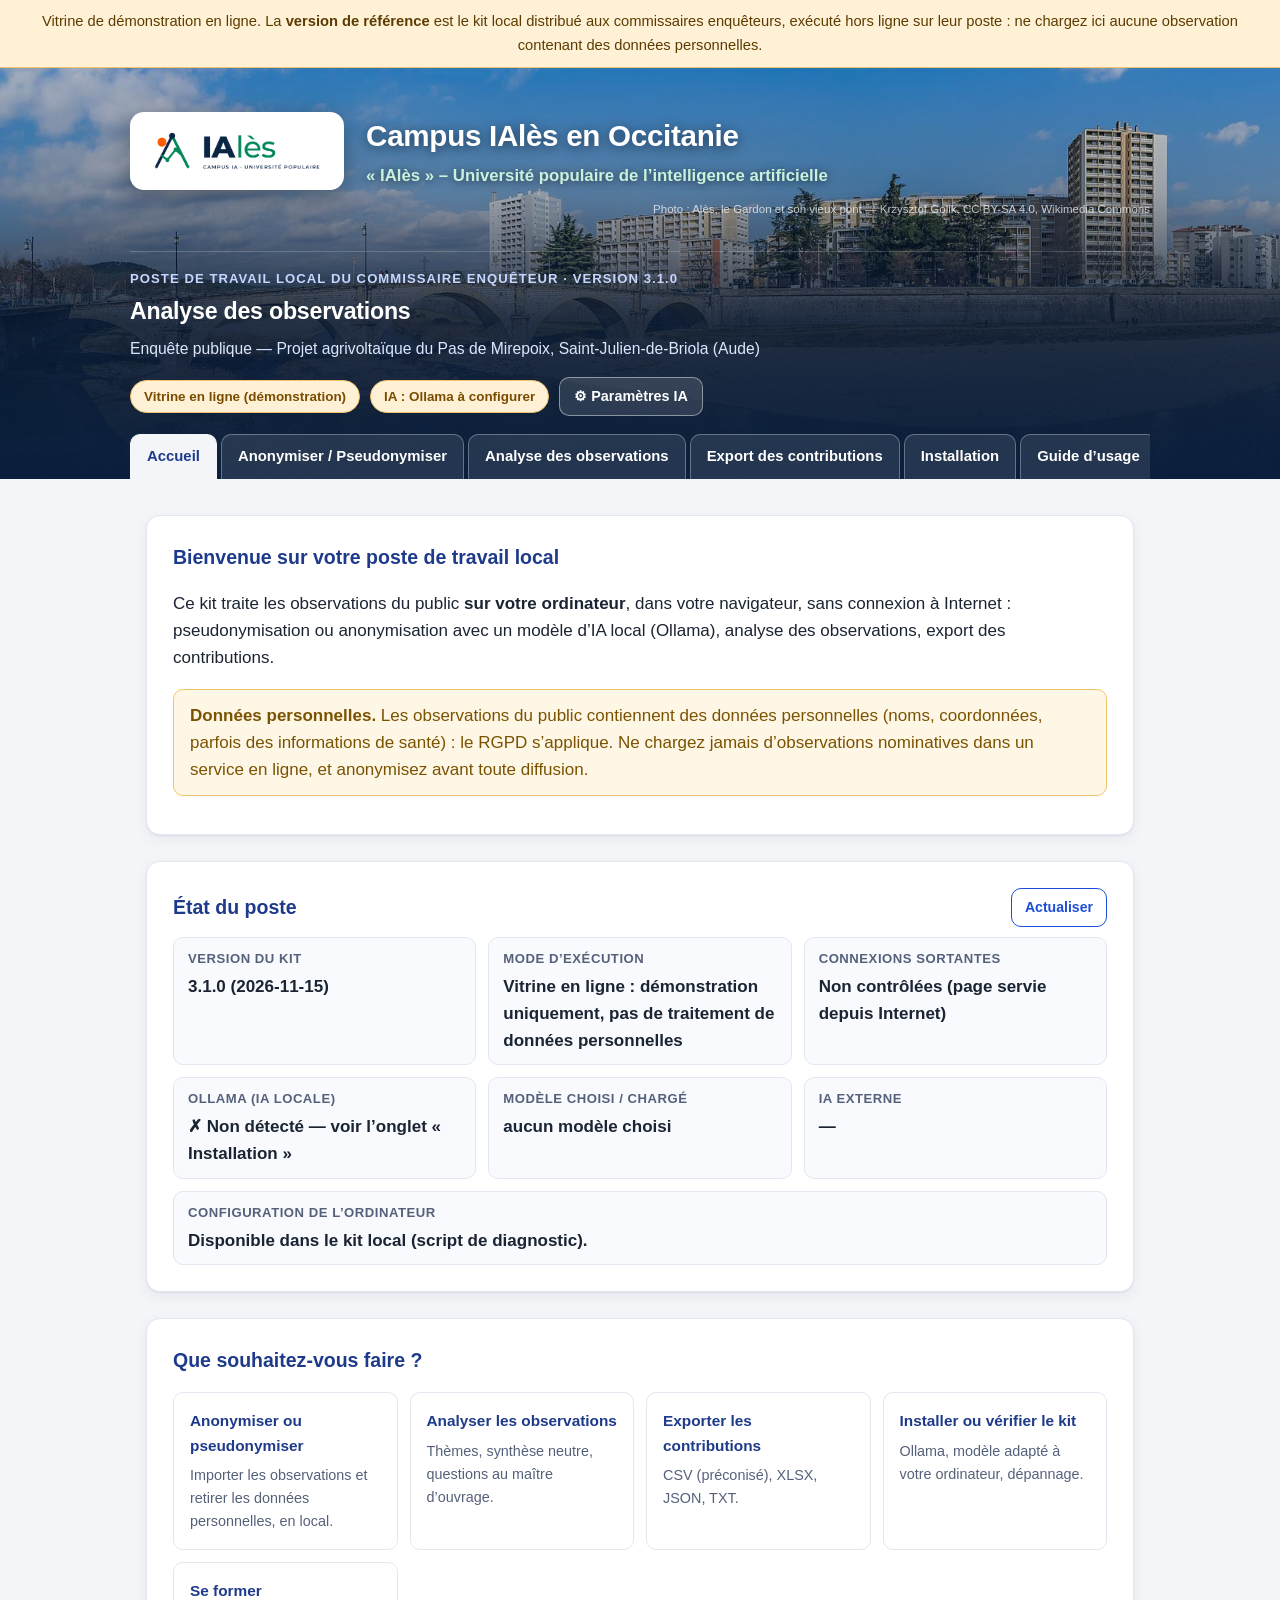
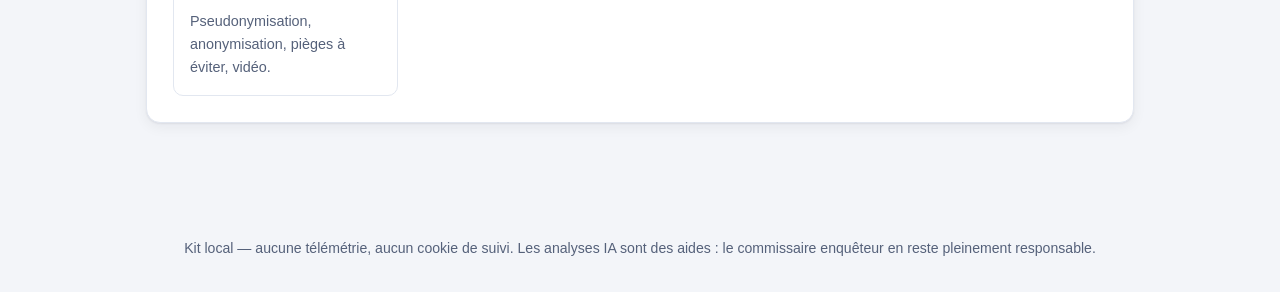
==== commit bbfb7cd6: "Kit 3.1.0 Campus IAlès : kit complet sans installation, IA externe restreinte - Kit complet Windows " ====
--- a/analyse-observations/analyse-observations.html
+++ b/analyse-observations/analyse-observations.html
@@ -5,7 +5,7 @@
   <meta name="viewport" content="width=device-width, initial-scale=1.0">
   <meta name="color-scheme" content="light dark">
   <meta name="referrer" content="no-referrer">
-  <title>Analyse des observations — Poste de travail du commissaire enquêteur</title>
+  <title>Analyse des observations — Campus IAlès</title>
   <style>
 :root {
   --fond: #f3f5f9;
@@ -738,6 +738,100 @@
  * Kit v3 : onglets, accueil, anonymisation, export, guides, dialogues
  * (complète styles.css ; mêmes jetons de couleur, mode sombre inclus)
  * ===================================================================== */
+
+/* ---------- Bandeau Campus IAlès (photo d’Alès + logo) ---------- */
+.entete {
+  /* Voile sombre aux couleurs du logo (bleu nuit #0E2747) pour la lisibilité du texte sur la photo. */
+  background:
+    linear-gradient(180deg, rgba(9, 26, 52, 0.15) 0%, rgba(9, 26, 52, 0.35) 30%, rgba(9, 26, 52, 0.88) 62%, #0b1f3d 100%),
+    url("assets/ales-gardon.jpg") 20% 62% / cover no-repeat,
+    #0b1f3d;
+  padding-top: 0;
+}
+
+.bandeau-iales {
+  max-width: 1020px;
+  margin: 0 auto;
+  padding: 44px 0 26px;
+  position: relative;
+}
+
+.bandeau-iales-interieur {
+  display: flex;
+  align-items: center;
+  gap: 22px;
+  flex-wrap: wrap;
+}
+
+.logo-iales {
+  background: #ffffff;
+  border-radius: 14px;
+  padding: 10px 16px;
+  height: 78px;
+  width: auto;
+  box-shadow: 0 6px 24px rgba(0, 0, 0, 0.3);
+}
+
+.bandeau-iales-titre {
+  margin: 0;
+  font-size: 1.85rem;
+  font-weight: 800;
+  letter-spacing: -0.01em;
+  color: #ffffff;
+  text-shadow: 0 2px 12px rgba(0, 0, 0, 0.55);
+}
+
+.bandeau-iales-sous-titre {
+  margin: 4px 0 0;
+  font-size: 1.05rem;
+  font-weight: 600;
+  color: #c9f2dc;
+  text-shadow: 0 1px 8px rgba(0, 0, 0, 0.6);
+}
+
+.credit-photo {
+  margin: 10px 0 0;
+  font-size: 0.72rem;
+  color: rgba(255, 255, 255, 0.72);
+  text-align: right;
+}
+
+.credit-photo abbr {
+  text-decoration: none;
+}
+
+.entete .entete-interieur {
+  border-top: 1px solid rgba(255, 255, 255, 0.18);
+  padding-top: 16px;
+  margin-top: 6px;
+}
+
+.entete h1 {
+  font-size: 1.45rem;
+}
+
+@media (max-width: 640px) {
+  .bandeau-iales {
+    padding-top: 16px;
+  }
+
+  .logo-iales {
+    height: 58px;
+  }
+
+  .bandeau-iales-titre {
+    font-size: 1.4rem;
+  }
+
+  .bandeau-iales-sous-titre {
+    font-size: 0.95rem;
+  }
+
+  .credit-photo {
+    text-align: left;
+  }
+}
+
 .bandeau-vitrine {
   background: #fff1d6;
   color: #5c3b00;
@@ -1184,6 +1278,16 @@
   </div>
 
   <header class="entete">
+    <div class="bandeau-iales" role="banner">
+      <div class="bandeau-iales-interieur">
+        <img class="logo-iales" src="assets/logo-iales.png" alt="Logo IAlès — Campus IA, Université populaire" width="220" height="70">
+        <div class="bandeau-iales-texte">
+          <p class="bandeau-iales-titre">Campus IAlès en Occitanie</p>
+          <p class="bandeau-iales-sous-titre">« IAlès » – Université populaire de l’intelligence artificielle</p>
+        </div>
+      </div>
+      <p class="credit-photo">Photo : Alès, le Gardon et son vieux pont — Krzysztof Golik, <abbr title="Creative Commons Attribution – Partage dans les mêmes conditions 4.0">CC BY-SA 4.0</abbr>, Wikimedia Commons</p>
+    </div>
     <div class="entete-interieur">
       <div class="entete-texte">
         <p class="sur-titre">Poste de travail local du commissaire enquêteur · <span id="version-kit">version —</span></p>
@@ -1743,17 +1847,15 @@
       <section class="carte" aria-labelledby="titre-video">
         <h2 id="titre-video">Vidéo de sensibilisation</h2>
         <div id="zone-video">
-          <video id="video-sensibilisation" controls preload="metadata" width="960" hidden>
-            <source src="docs/video/video-sensibilisation.mp4" type="video/mp4">
-            <track kind="subtitles" src="docs/video/video-sensibilisation.fr.vtt" srclang="fr" label="Français" default>
-          </video>
+          <!-- Source affectée à l’ouverture de l’onglet (évite de charger 99 Mo au démarrage). -->
+          <video id="video-sensibilisation" controls preload="metadata" width="960" hidden></video>
           <p id="video-absente" class="encadre-alerte" hidden>
             La vidéo n’est pas incluse dans cette version du kit (fichier attendu : <code>docs/video/video-sensibilisation.mp4</code>).
             Sa transcription complète est disponible ci-dessous.
           </p>
         </div>
         <details>
-          <summary>Transcription texte de la vidéo</summary>
+          <summary>Plan détaillé de la vidéo (sous-titres en préparation)</summary>
           <article id="transcription-video" class="contenu-guide"></article>
         </details>
       </section>
@@ -1788,7 +1890,7 @@
   <script>
 "use strict";
 /* Version du kit : doit correspondre au fichier VERSION et à CHANGELOG.md (vérifié à la construction). */
-var VERSION_KIT = { numero: "3.0.0", date: "2026-11-15" };
+var VERSION_KIT = { numero: "3.1.0", date: "2026-11-15" };
 if (typeof module !== "undefined" && module.exports) { module.exports = VERSION_KIT; }
 
 </script>
@@ -6022,28 +6124,15 @@
         451
       );
     }
-    const directs = typeof Anonymisation !== "undefined" ? Anonymisation.contientIdentifiantsDirects(texte) : [];
-    if (directs.length) {
-      const types = [...new Set(directs.map((d) => Anonymisation.TYPES[d.type].libelle.toLowerCase()))].join(", ");
-      throw erreurAvecStatut(
-        "envoi refusé : le texte contient des identifiants directs (" + types + "). Anonymisez-le d’abord (onglet « Anonymiser / Pseudonymiser ») ou utilisez un moteur local",
-        451
-      );
-    }
-    const ok =
-      window.Kit && window.Kit.confirmer
-        ? await window.Kit.confirmer({
-            titre: "Envoi à une IA externe",
-            texte: "Ce texte va être envoyé à « " + NOMS_FOURNISSEURS[fournisseurActif()] + " », hors de votre poste. Aucun identifiant direct n’a été détecté automatiquement, mais ce contrôle ne remplace pas votre vérification.",
-            caseACocher: "Je certifie que ce texte ne contient aucune donnée personnelle (nom, adresse, coordonnées, élément permettant d’identifier une personne).",
-            bouton: "Envoyer"
-          })
-        : window.confirm("Ce texte va être envoyé à une IA externe. Certifiez-vous qu’il ne contient aucune donnée personnelle ?");
-    if (!ok) {
-      const err = new Error("envoi annulé");
-      err.name = "AbortError";
-      throw err;
-    }
+    // Texte saisi ou collé librement : jamais envoyé à une IA externe, quel que soit son contenu.
+    // Seules les contributions passées par l’anonymisation IRRÉVERSIBLE du kit et validées par
+    // relecture humaine peuvent l’être (règle fixée par l’association, au-delà du simple contrôle automatique).
+    throw erreurAvecStatut(
+      "envoi refusé : une IA externe ne peut analyser que des contributions anonymisées de façon irréversible et validées. " +
+        "Importez ce texte dans l’onglet « Anonymiser / Pseudonymiser » (mode anonymisation irréversible), validez-le, puis analysez-le " +
+        "depuis « Mon dossier » ; ou choisissez un moteur local (Ollama), qui accepte tous les textes",
+      451
+    );
   }
 
   async function appelServeur(chemin, corps, signal) {
@@ -6129,7 +6218,7 @@
 
   function choisirModeleParDefaut(noms, actuel) {
     if (noms.includes(actuel)) return actuel;
-    return noms.find((n) => /^ministral|^mistral/i.test(n)) || noms.find((n) => /qwen|llama|gemma/i.test(n)) || noms[0] || "";
+    return noms.find((n) => /^ministral-3:(8b|latest)$/i.test(n)) || noms.find((n) => /^ministral|^mistral/i.test(n)) || noms.find((n) => /qwen|llama|gemma/i.test(n)) || noms[0] || "";
   }
 
   async function chargerModelesOllama(silencieux) {
@@ -6231,6 +6320,7 @@
   });
   $("ollama-modele").addEventListener("change", () => {
     etat.ollama.modele = $("ollama-modele").value;
+    etat.ollama.choixManuel = true; // le modèle recommandé par le diagnostic ne le remplacera plus
     stock.ecrire(CLE_OLLAMA, etat.ollama);
     mettreAJourBadgeIA();
   });
@@ -6251,6 +6341,7 @@
   });
   $("ollama-url").addEventListener("change", () => {
     etat.ollama.url = sansBarreFinale($("ollama-url").value) || OLLAMA_URL_DEFAUT;
+    etat.ollama.urlManuelle = true;
     stock.ecrire(CLE_OLLAMA, etat.ollama);
   });
   $("owui-url").addEventListener("change", () => {
@@ -7185,22 +7276,24 @@
   rafraichirApresAnalyse();
 
   (async () => {
-    const verifications = [chargerModelesOllama(true)];
     if (location.protocol === "http:" || location.protocol === "https:") {
-      verifications.push(
-        fetch("api/etat", { cache: "no-store" })
-          .then((r) => (r.ok ? r.json() : Promise.reject(new Error("http " + r.status))))
-          .then((e) => {
-            etat.serveur = Boolean(e && e.ia_disponible);
-            etat.serveurModele = (e && e.modele) || "";
-            etat.kit = e && e.kit ? e : null;
-          })
-          .catch(() => {
-            etat.serveur = false;
-          })
-      );
-    }
-    await Promise.all(verifications);
+      await fetch("api/etat", { cache: "no-store" })
+        .then((r) => (r.ok ? r.json() : Promise.reject(new Error("http " + r.status))))
+        .then((e) => {
+          etat.serveur = Boolean(e && e.ia_disponible);
+          etat.serveurModele = (e && e.modele) || "";
+          etat.kit = e && e.kit ? e : null;
+          // Ollama intégré au kit : son adresse est fournie par le serveur du kit, sauf réglage manuel.
+          if (etat.kit && e.ollama_url && urlEstLocale(e.ollama_url) && !etat.ollama.urlManuelle) {
+            etat.ollama.url = sansBarreFinale(e.ollama_url);
+            $("ollama-url").value = etat.ollama.url;
+          }
+        })
+        .catch(() => {
+          etat.serveur = false;
+        });
+    }
+    await chargerModelesOllama(true);
     mettreAJourBadgeIA();
     document.dispatchEvent(new CustomEvent("analyse:etat", { detail: { kit: etat.kit, ollama: etat.ollamaDetecte } }));
   })();
@@ -7237,6 +7330,18 @@
     /** Moteur local prêt pour l’anonymisation (Ollama sur cette machine uniquement). */
     ollamaPret: () => Boolean(etat.ollamaDetecte && etat.ollama.modele && urlEstLocale(etat.ollama.url)),
     ollamaUrlLocale: () => urlEstLocale(etat.ollama.url),
+    /** Applique le modèle recommandé par le diagnostic s’il est installé et si l’utilisateur n’a rien choisi. */
+    appliquerRecommandation(modele) {
+      if (!modele || etat.ollama.choixManuel) return false;
+      const options = [...$("ollama-modele").options].map((o) => o.value);
+      const cible = options.includes(modele) ? modele : modele === "ministral-3:8b" && options.includes("ministral-3:latest") ? "ministral-3:latest" : "";
+      if (!cible || cible === etat.ollama.modele) return false;
+      etat.ollama.modele = cible;
+      $("ollama-modele").value = cible;
+      stock.ecrire(CLE_OLLAMA, etat.ollama);
+      mettreAJourBadgeIA();
+      return true;
+    },
     /** Appel au modèle LOCAL (Ollama) — refusé si l’adresse n’est pas locale. */
     appelLocal(messages, options) {
       if (!urlEstLocale(etat.ollama.url)) {
@@ -7274,7 +7379,7 @@
   const GRILLE = [
     { palier: "minimal", libelle: "Configuration minimale (8 Go de RAM, sans GPU dédié)", modele: "ministral-3:3b", taille: "3,0 Go", quantification: "Q4_K_M", disque: "6 Go libres", duree: "estimation : 30 s à 2 min par observation (processeur seul)" },
     { palier: "intermediaire", libelle: "Configuration intermédiaire (16 Go de RAM, GPU grand public 6 à 8 Go)", modele: "ministral-3:8b", taille: "6,0 Go", quantification: "Q4_K_M", disque: "10 Go libres", duree: "mesuré : 10 à 20 s par observation (2 passes) sur GPU RTX 3070 8 Go" },
-    { palier: "confortable", libelle: "Configuration confortable (32 Go de RAM ou plus, GPU 12 Go de VRAM ou plus)", modele: "ministral-3:14b", taille: "9,1 Go", quantification: "Q4_K_M", disque: "15 Go libres", duree: "estimation : 10 à 30 s par observation" }
+    { palier: "confortable", libelle: "Configuration confortable (32 Go de RAM ou plus, GPU 12 Go de VRAM ou plus)", modele: "ministral-3:8b", taille: "6,0 Go", quantification: "Q4_K_M", disque: "10 Go libres", duree: "estimation : 10 à 20 s par observation (qwen3.5:9b possible en alternative)" }
   ];
   function recommander(d) {
     if (!d) return null;
@@ -8414,7 +8519,12 @@
       ["Carte graphique", d.apple_silicon ? "puce Apple — mémoire unifiée" : d.gpu || "aucune détectée"],
       ["Mémoire vidéo", d.apple_silicon ? "partagée avec la mémoire vive" : d.vram_go ? d.vram_go + " Go" + (d.vram_source ? " (" + d.vram_source + ")" : "") : "inconnue ou aucune"],
       ["Espace disque libre", d.disque_libre_go ? d.disque_libre_go + " Go" : "inconnu"],
-      ["Ollama", d.ollama_installe ? "installé" + (d.ollama_version ? " (version " + d.ollama_version + ")" : "") + (d.ollama_actif ? ", en fonctionnement" : ", arrêté") : "non installé"],
+      [
+        "Ollama",
+        (d.ollama_integre ? "intégré au kit (aucune installation)" : d.ollama_installe ? "installé sur le poste" : "non installé") +
+          (d.ollama_version ? ", version " + d.ollama_version : "") +
+          (d.ollama_actif ? ", en fonctionnement" : d.ollama_installe || d.ollama_integre ? ", arrêté" : "")
+      ],
       ["Modèles installés", (d.modeles || []).join(", ") || "aucun"],
       ["Diagnostic réalisé le", d.date]
     ];
@@ -8465,7 +8575,22 @@
       } catch (e) {
         present = false;
       }
-      $("video-sensibilisation").hidden = !present;
+      const video = $("video-sensibilisation");
+      if (present) {
+        video.src = "docs/video/video-sensibilisation.mp4";
+        // Sous-titres : ajoutés seulement s’ils existent (fichier à produire).
+        try {
+          const st = await fetch("docs/video/video-sensibilisation.fr.vtt", { method: "HEAD", cache: "no-cache" });
+          if (st.ok) {
+            const piste = document.createElement("track");
+            Object.assign(piste, { kind: "subtitles", src: "docs/video/video-sensibilisation.fr.vtt", srclang: "fr", label: "Français", default: true });
+            video.appendChild(piste);
+          }
+        } catch (e) {
+          /* pas de sous-titres */
+        }
+      }
+      video.hidden = !present;
       $("video-absente").hidden = present;
     }
   }
@@ -8543,6 +8668,9 @@
   })();
 
   document.addEventListener("analyse:etat", () => {
+    // Premier lancement : modèle adapté à l’ordinateur (diagnostic), sauf choix manuel du CE.
+    const rec = recommander(diagnostic);
+    if (rec && IA() && IA().appliquerRecommandation(rec.modele)) journal("Modèle choisi selon le diagnostic : " + rec.modele);
     majEtat();
     majIndicateurLocal();
   });
